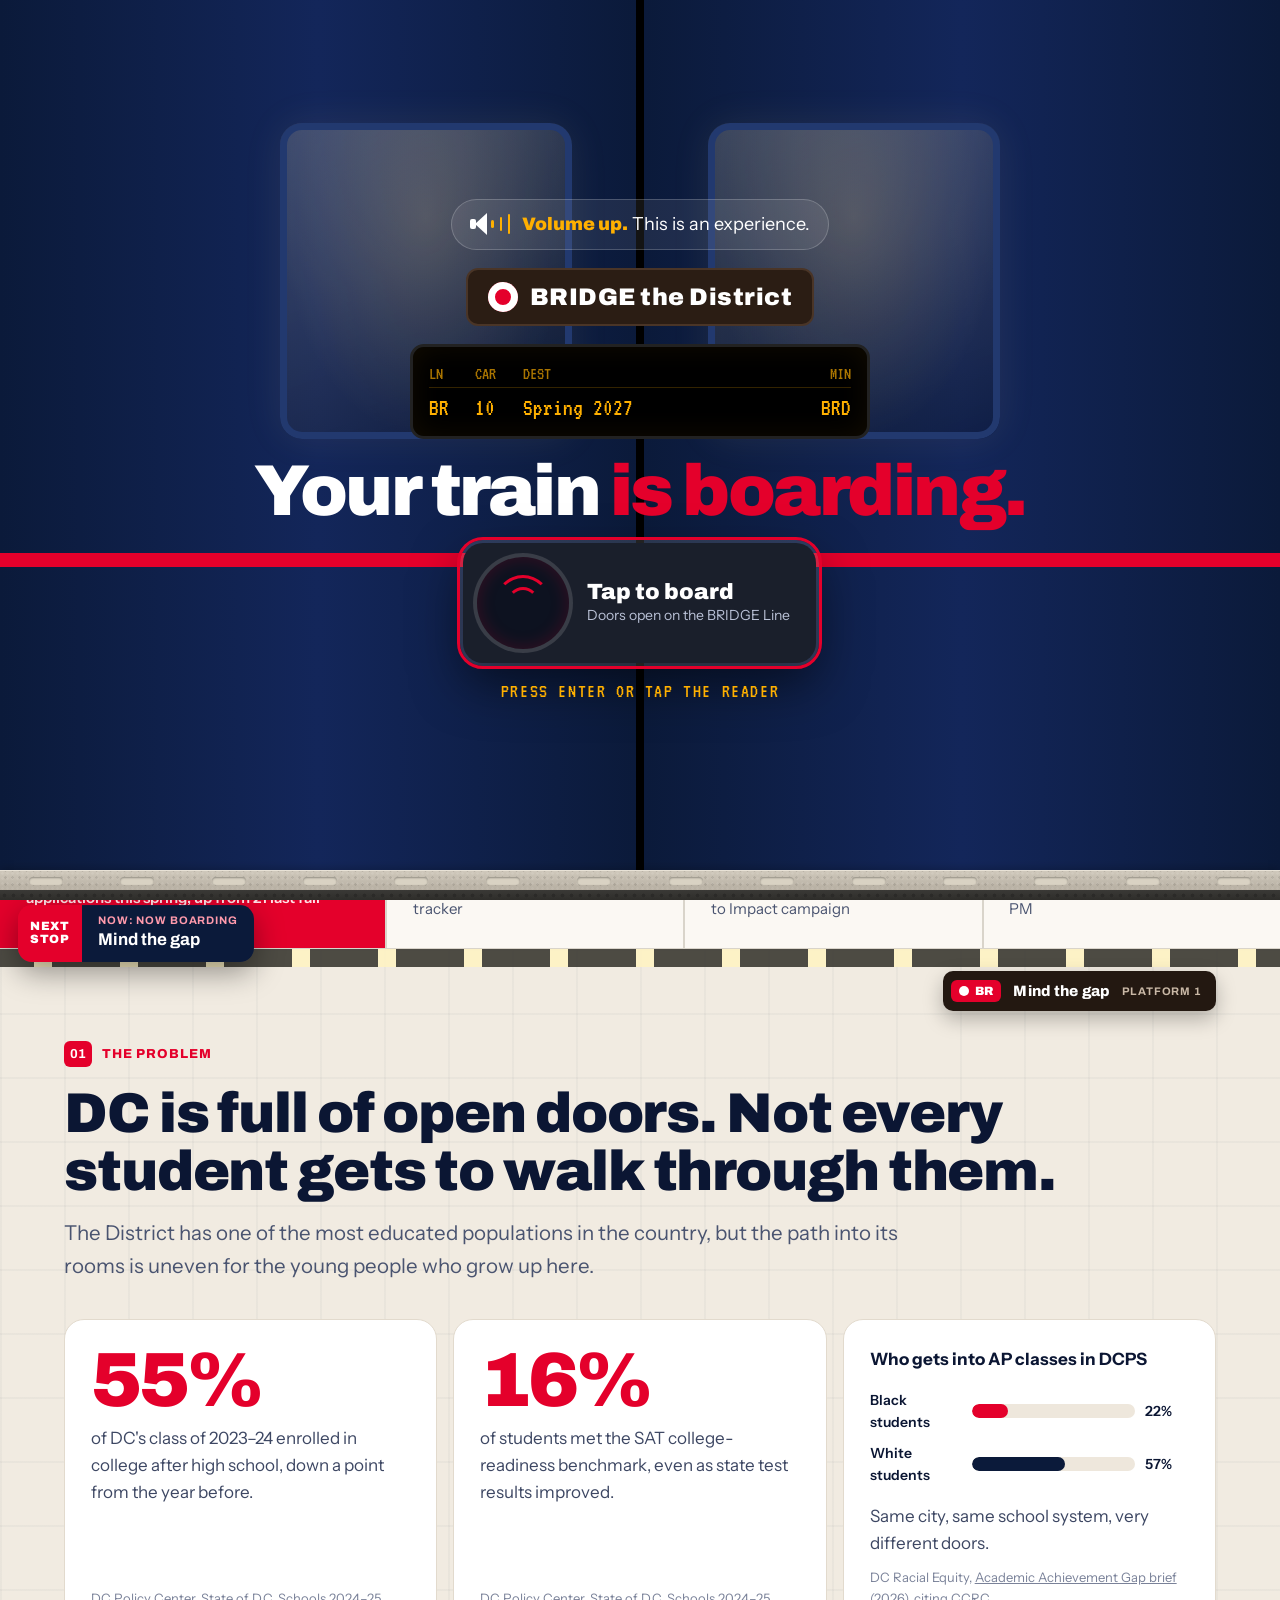
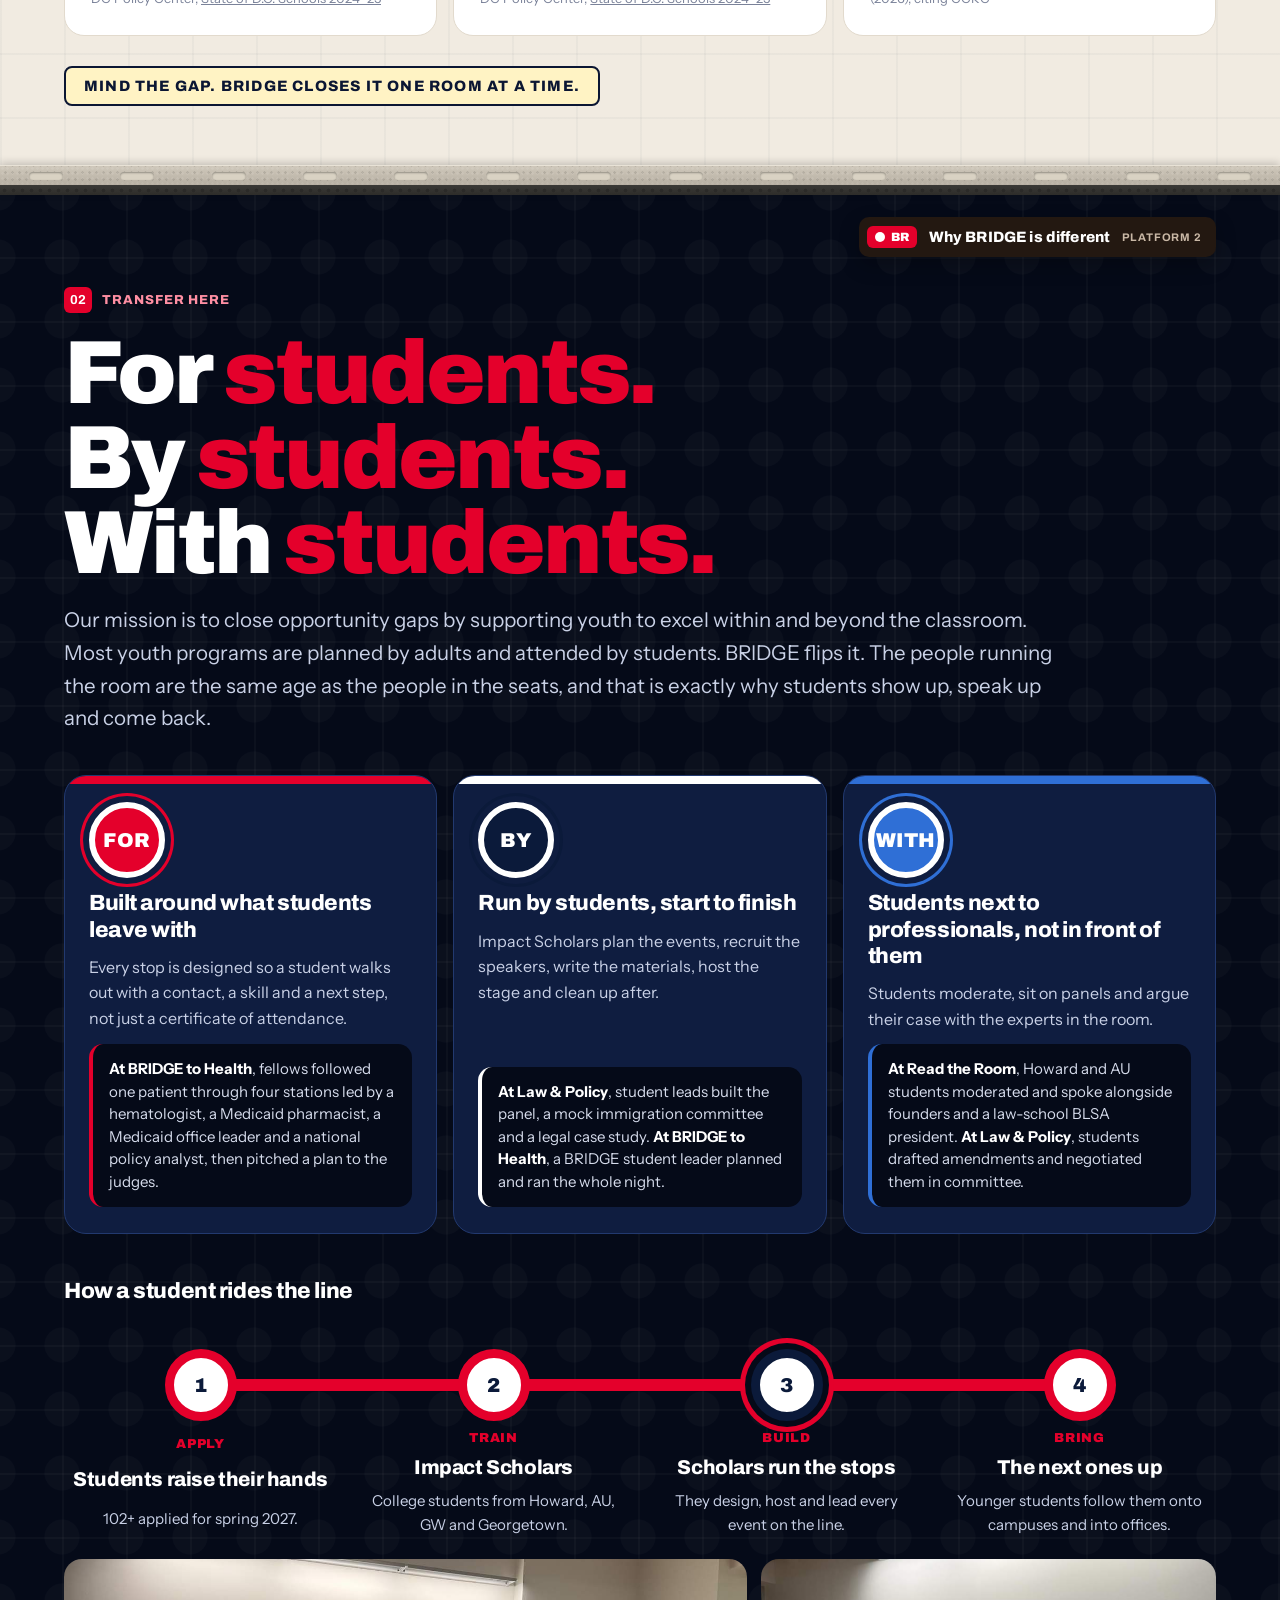
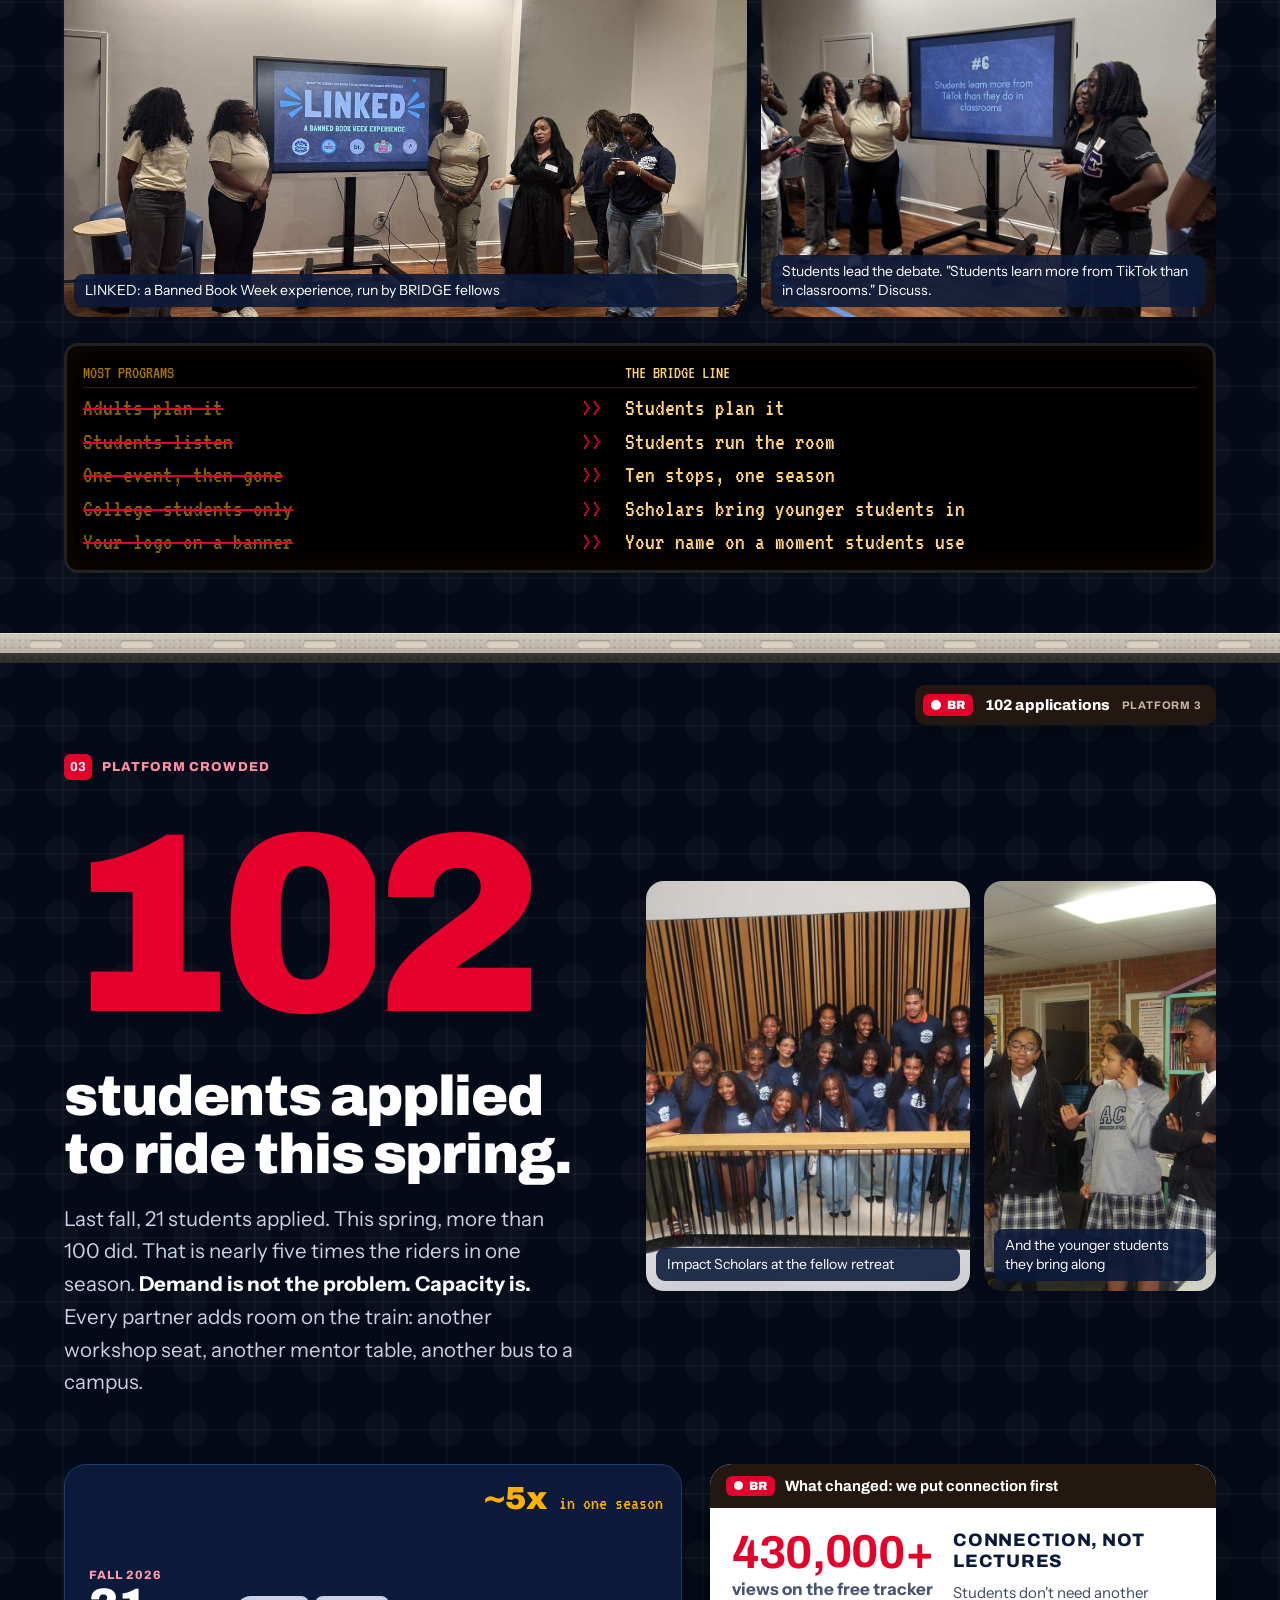
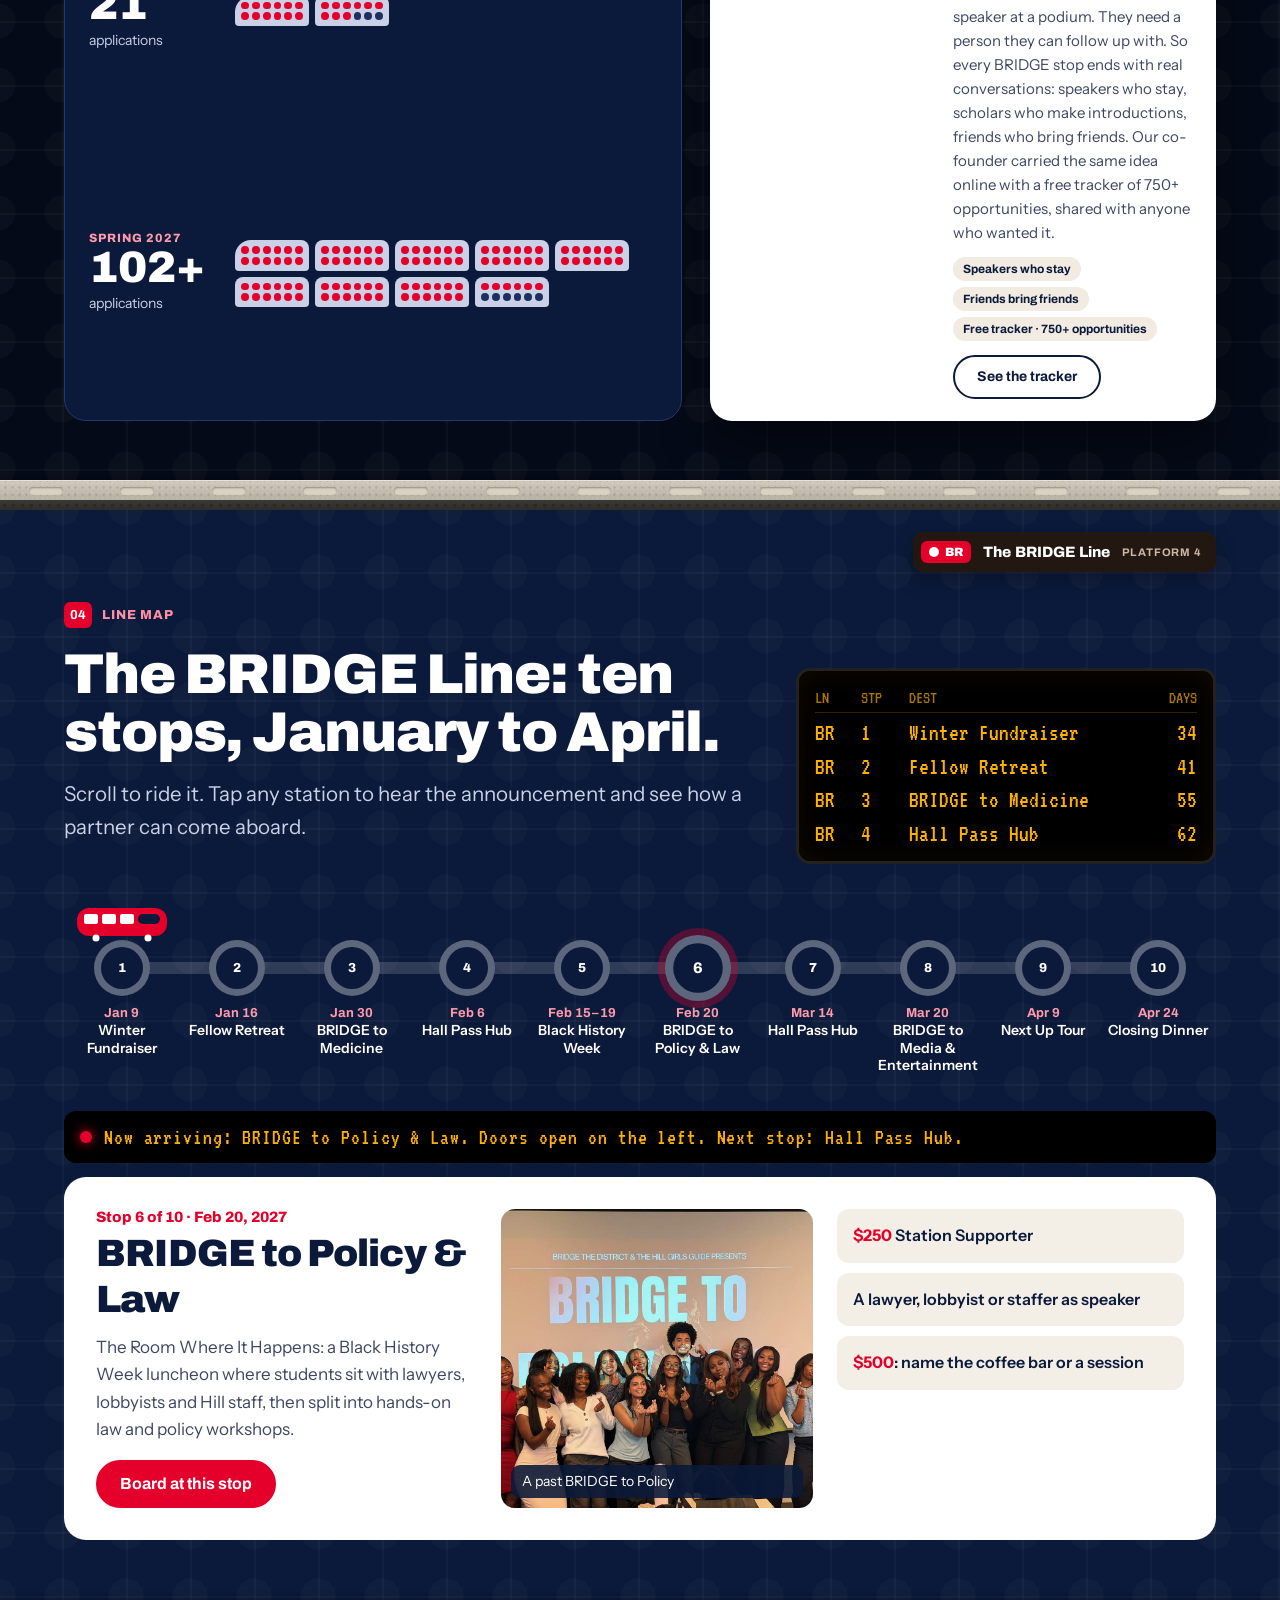
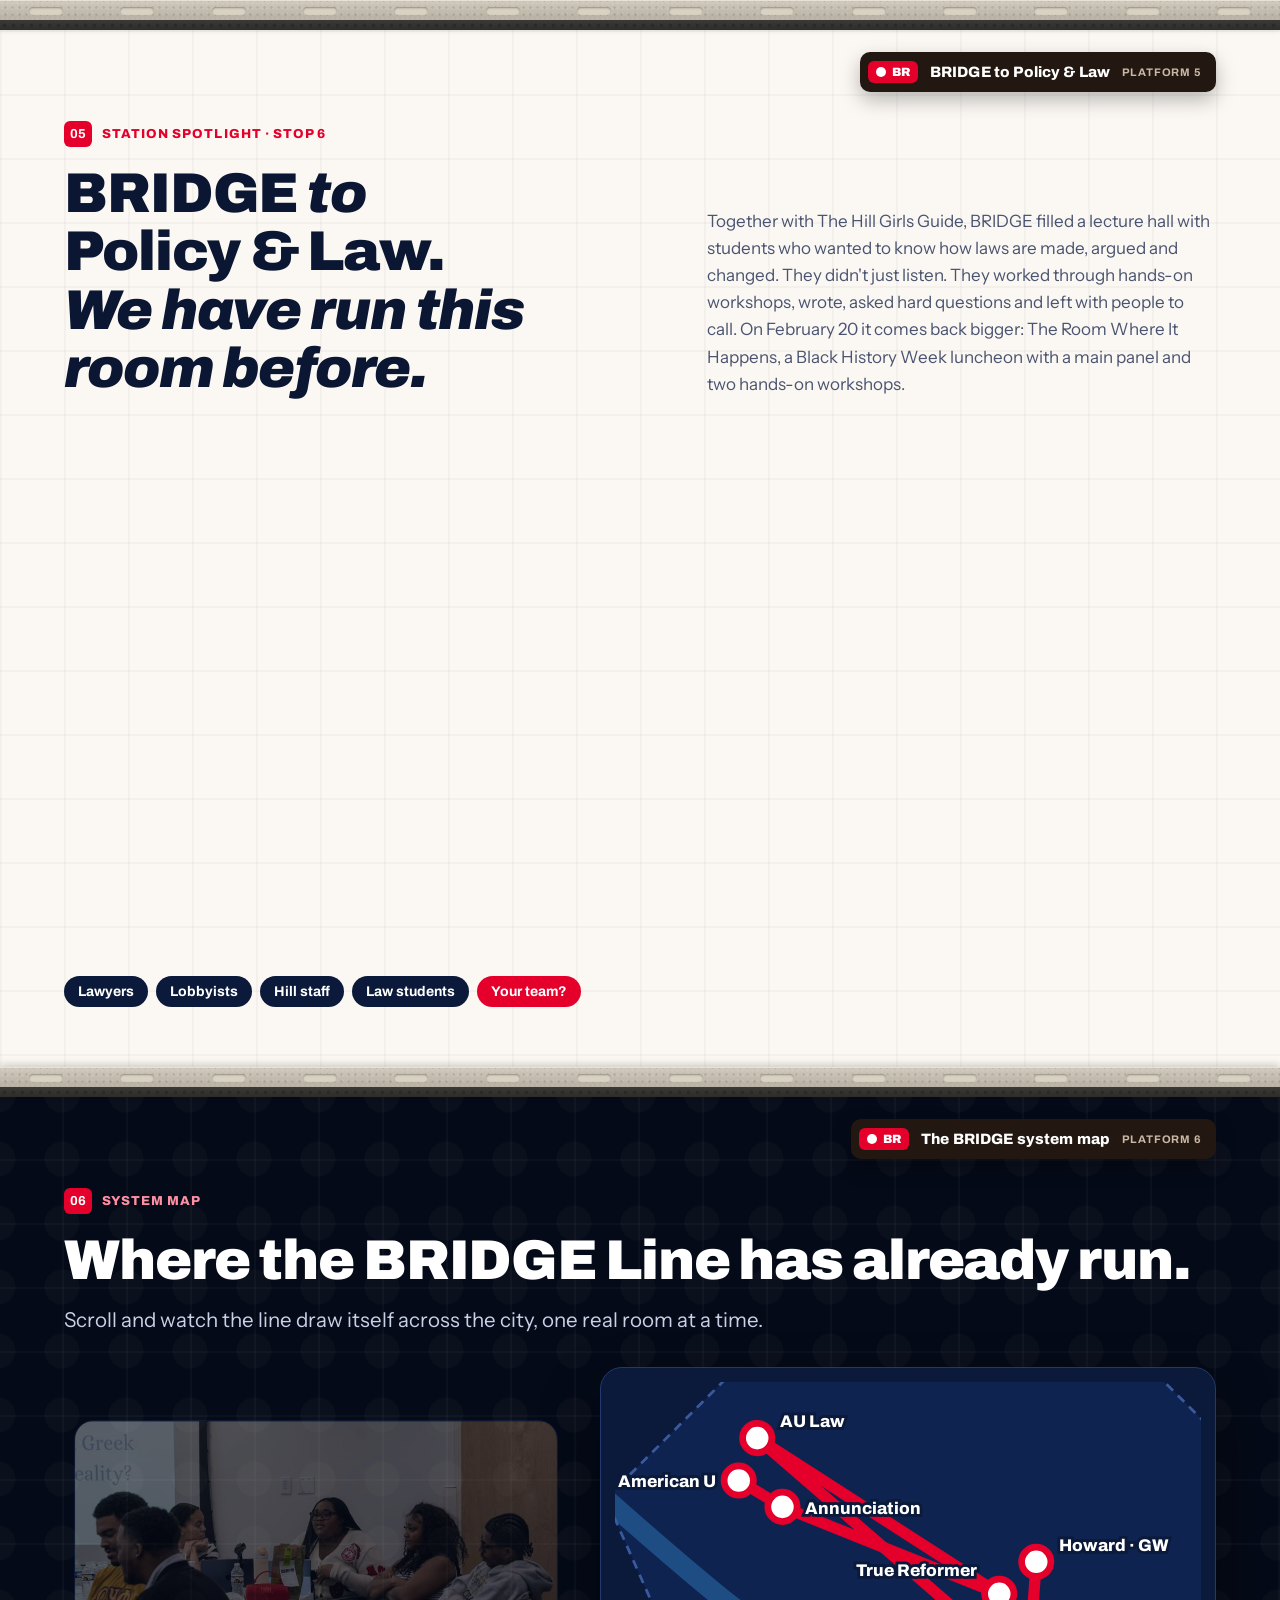
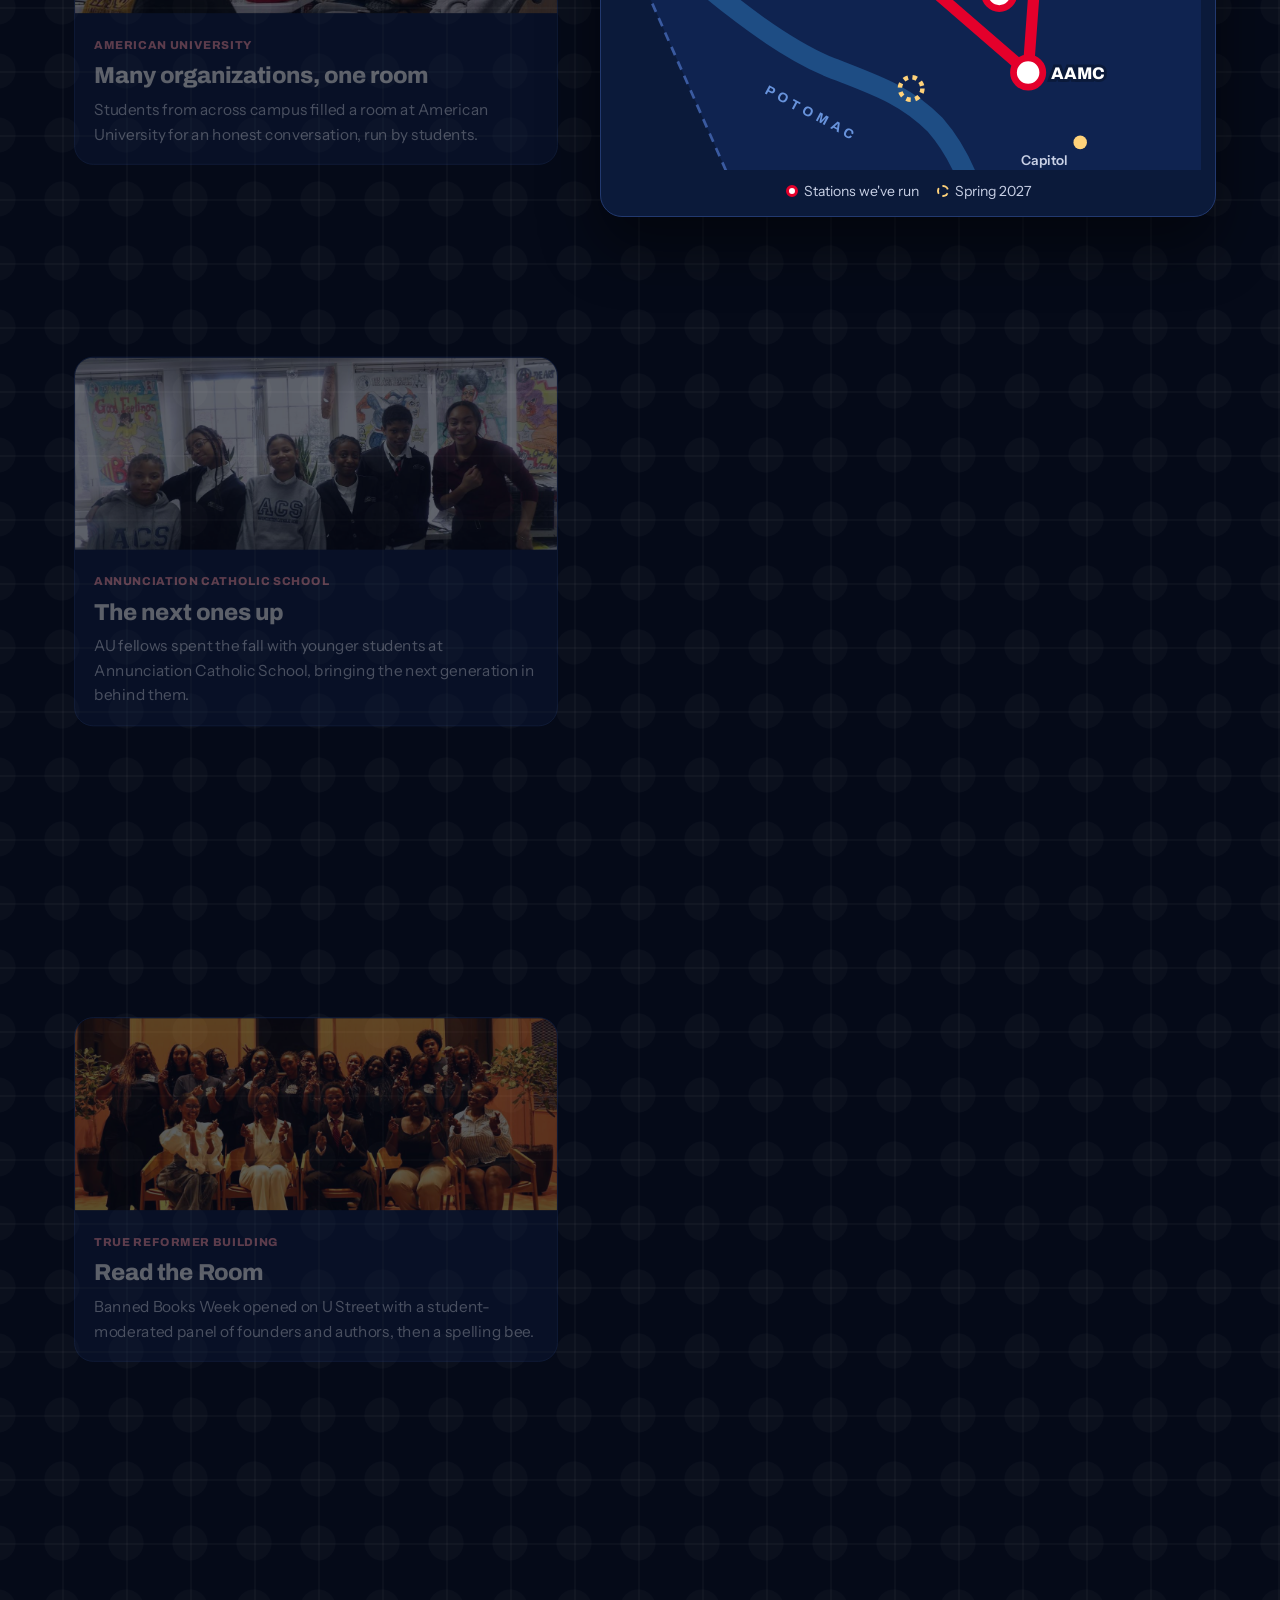
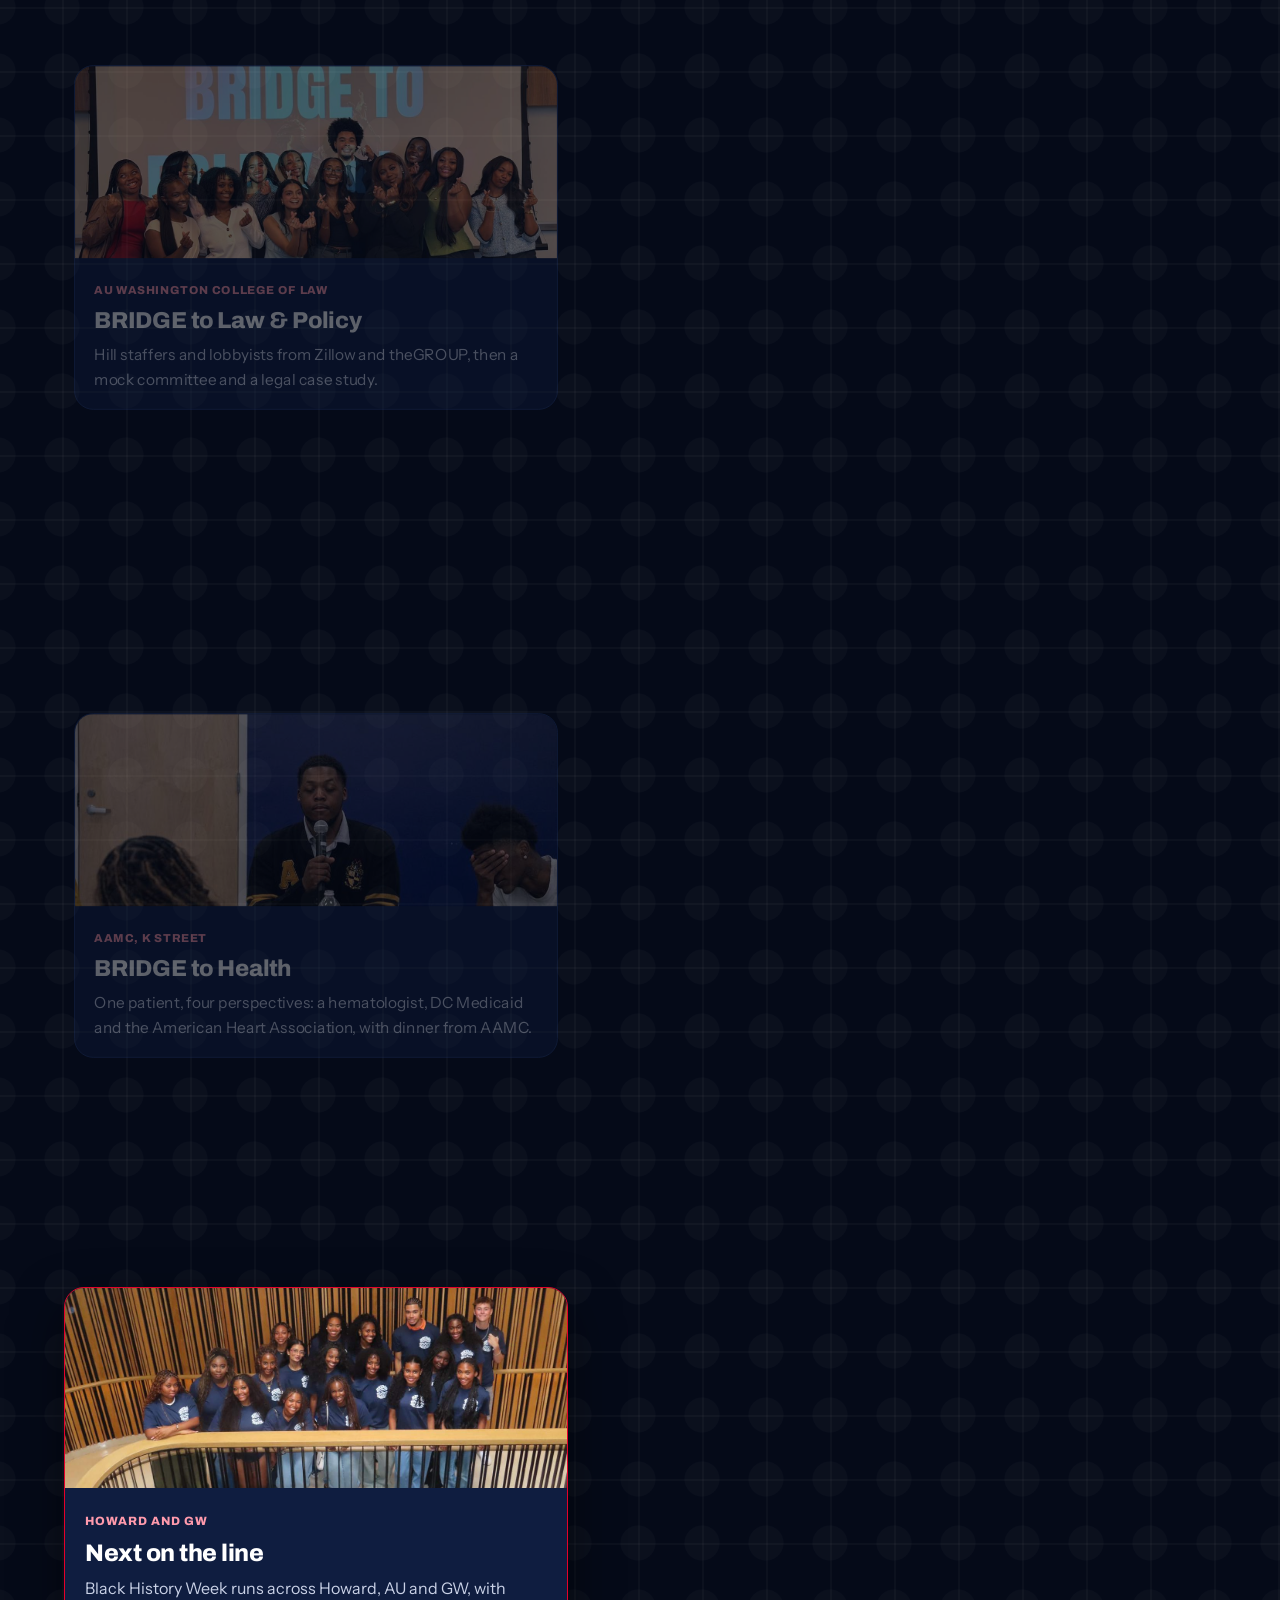
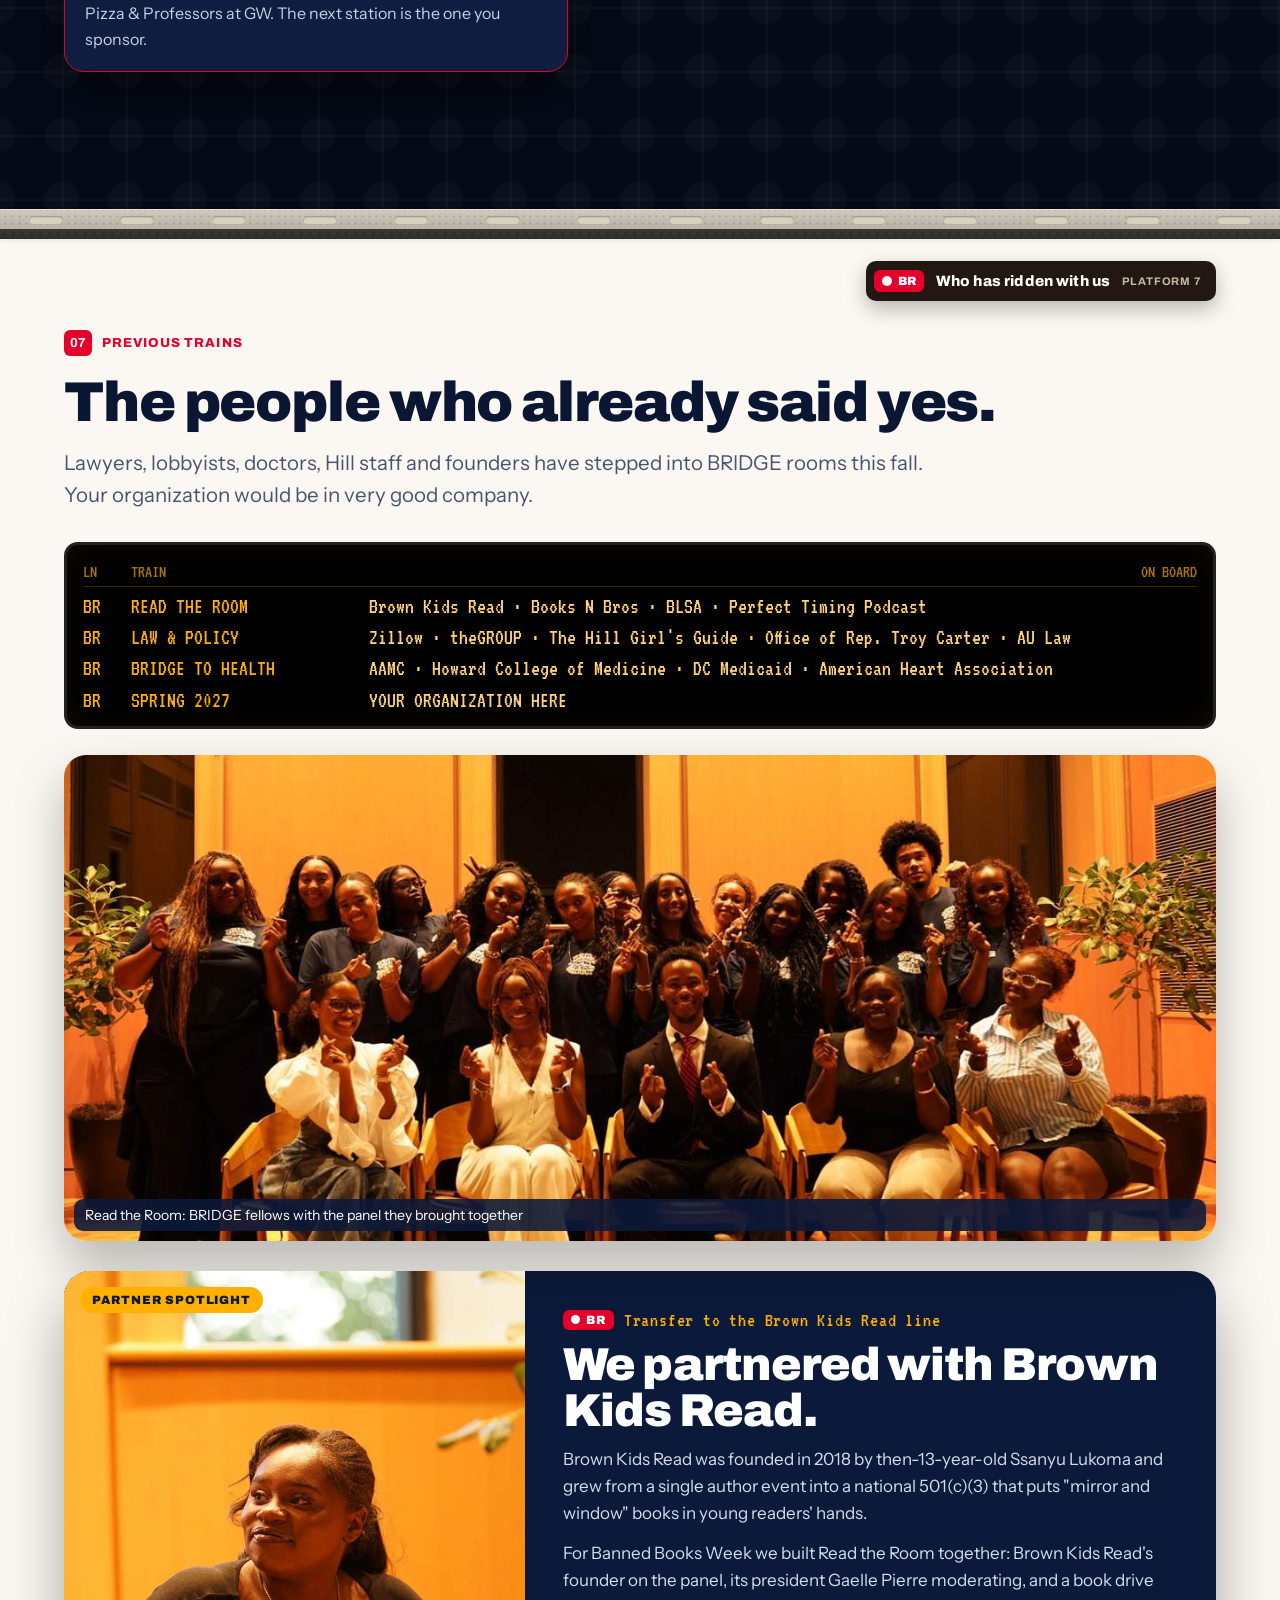
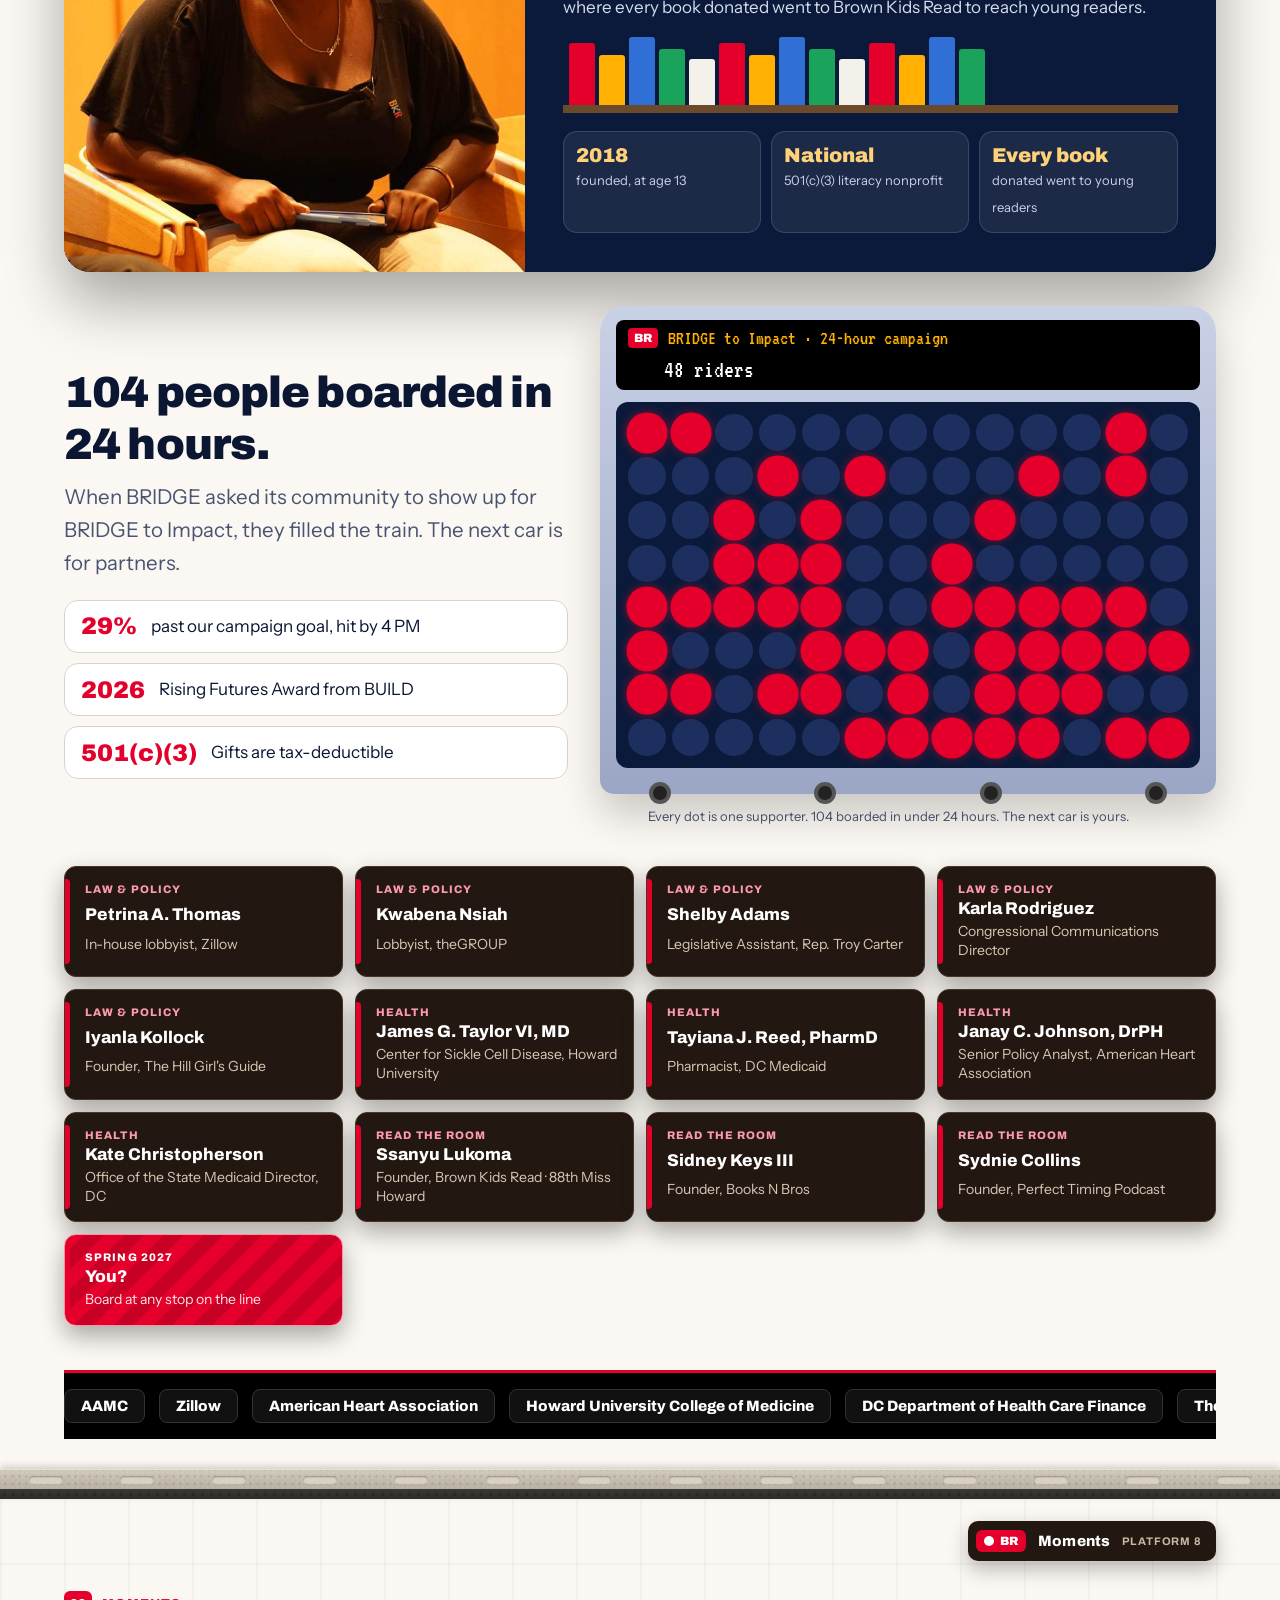
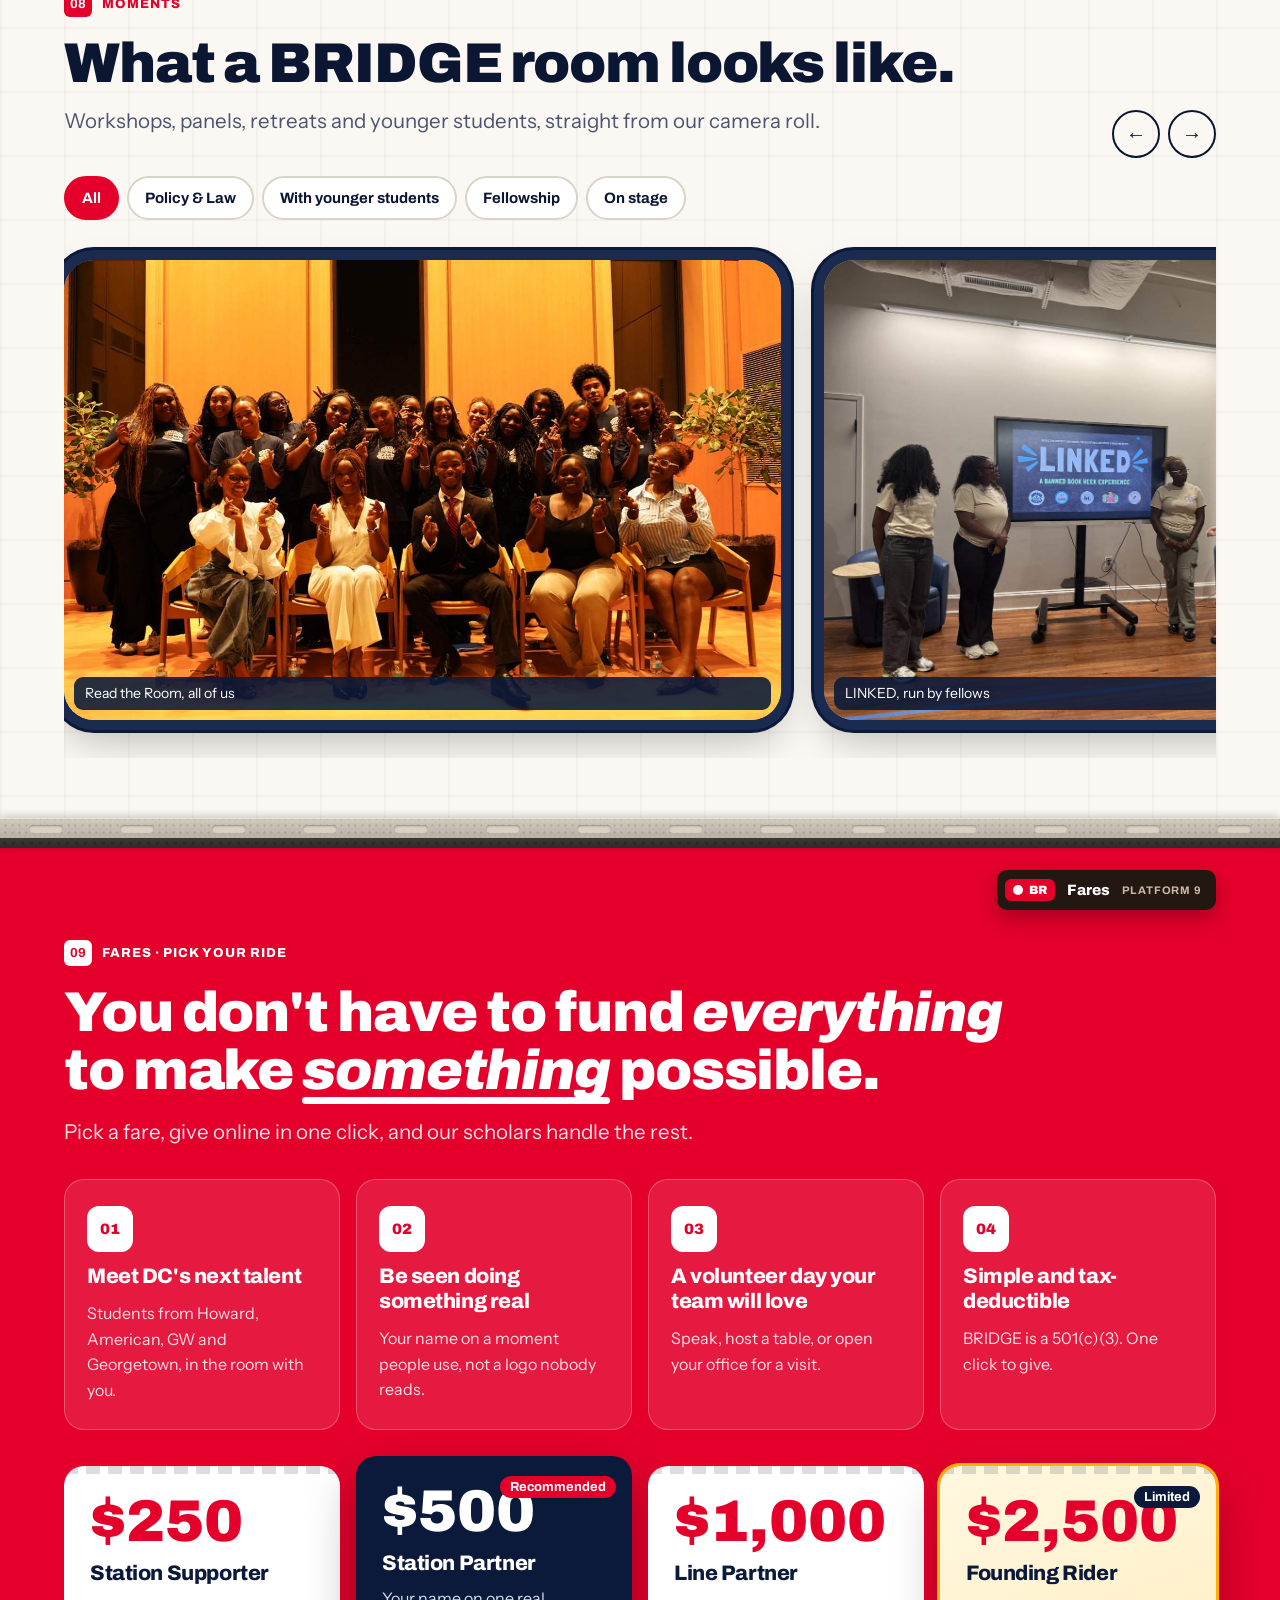
==== index.html @ 6b5aa9ee "Add files via upload" ====
<!DOCTYPE html>
<html lang="en">
<head>
<meta charset="utf-8">
<meta name="viewport" content="width=device-width, initial-scale=1">
<title>BRIDGE the District 2027</title>
<link rel="preconnect" href="https://fonts.googleapis.com">
<link rel="preconnect" href="https://fonts.gstatic.com" crossorigin>
<link href="https://fonts.googleapis.com/css2?family=Archivo:ital,wght@0,500;0,700;0,800;0,900;1,800;1,900&family=Instrument+Sans:wght@400;500;600&family=VT323&display=swap" rel="stylesheet">
<style>
/* VOICE: a campaign launch by students, confident and warm, never "please help our little nonprofit".
   IDEA: the 2027 season as a DC Metro line, the BRIDGE Line. The whole page is one ride: station signs, a train
   operator's announcements, an arrival board, and a red line that runs down the page as you scroll.
   PICTURE: real BRIDGE photos from Drive: Policy & Law, the fellow retreat, Read the Room, younger students, AU 2026.
   COLOUR and TYPE: DC flag red on deep navy and paper white; Archivo for signage, Instrument Sans for reading, VT323 for the LED board.
   LAYOUT: full-bleed bands, each one a station; Present mode snaps station by station. */
:root{color-scheme:light dark;
--bg:light-dark(#fbf8f3,#0a1530);--ink:light-dark(#0b1633,#f4f1ea);--muted:light-dark(#4a5470,#b9c1d6);
--navy:#0b1a3a;--red:#e4002b;--amber:#ffb000;--paper:#fbf8f3;--line:light-dark(#d9d4ca,#25345c);--card:light-dark(#ffffff,#111f42)}
*{box-sizing:border-box;min-width:0}
html{overflow-x:clip;scroll-behavior:smooth;scroll-padding-top:100px}
body{margin:0;background:var(--bg);color:var(--ink);font:17px/1.6 "Instrument Sans",system-ui,sans-serif;overflow-x:clip}
h1,h2,h3{font-family:Archivo,system-ui,sans-serif;letter-spacing:-.02em;margin:0}
h2{font-size:clamp(32px,4.6vw,56px);line-height:1.04;font-weight:900;text-wrap:balance}
h3{font-size:21px;font-weight:800;line-height:1.2}
p{margin:0 0 1em;max-width:64ch}
a{color:inherit}
.band{position:relative;padding:clamp(52px,7vw,108px) max(5vw,18px)}
.wrap{max-width:1240px;margin:0 auto}
.lede{font-size:clamp(18px,1.6vw,21px);color:var(--muted)}
.btn{display:inline-flex;align-items:center;gap:10px;min-height:48px;padding:0 22px;border-radius:999px;border:2px solid currentColor;font:700 16px Archivo,sans-serif;text-decoration:none;cursor:pointer;background:none;color:inherit}
.btn.solid{background:var(--red);border-color:var(--red);color:#fff}
.btn:focus-visible,button:focus-visible,a:focus-visible{outline:3px solid var(--red);outline-offset:3px}

/* station label on every band */
.sta{display:inline-flex;align-items:center;gap:10px;margin-bottom:18px;font:800 13px Archivo,sans-serif;letter-spacing:.08em;text-transform:uppercase;color:var(--red)}
.sta i{width:18px;height:18px;border-radius:50%;background:#fff;border:5px solid var(--red);flex:none}
.sta b{display:inline-grid;place-items:center;min-width:26px;height:26px;padding:0 6px;border-radius:6px;background:var(--red);color:#fff;font-size:13px;letter-spacing:0}
.dark .sta{color:#ff8fa3}

/* top bar + operator ticker */
header{position:sticky;top:0;z-index:20}
nav{display:flex;align-items:center;gap:18px;padding:10px max(5vw,18px);background:color-mix(in srgb,var(--navy) 95%,transparent);color:#fff;backdrop-filter:blur(8px)}
.logo{display:flex;align-items:center;gap:10px;font:900 18px Archivo,sans-serif;text-decoration:none}
.dot{flex:none;width:22px;height:22px;border-radius:50%;background:var(--red);box-shadow:inset 0 0 0 5px #fff}
.links{display:flex;gap:4px;margin-left:auto;overflow-x:auto;scrollbar-width:none}
.links a{flex:none;padding:10px 12px;border-radius:8px;text-decoration:none;font-weight:600;font-size:15px;opacity:.85}
.links a:hover{opacity:1;background:#ffffff1a}
#present{flex:none;min-height:40px;padding:0 16px;font-size:14px;color:#fff;border-color:#ffffff66}
.ticker{display:flex;align-items:center;background:#050a18;color:var(--amber);border-bottom:3px solid var(--red);height:36px;overflow:hidden}
.ticker .lbl{flex:none;display:flex;align-items:center;gap:8px;height:100%;padding:0 14px;background:var(--red);color:#fff;font:800 12px Archivo,sans-serif;letter-spacing:.08em;text-transform:uppercase;border:0;cursor:pointer}
.ticker .run{flex:1;overflow:hidden;white-space:nowrap;mask-image:linear-gradient(90deg,transparent,#000 4%,#000 96%,transparent)}
.ticker .run span{display:inline-block;padding-left:100%;font:22px/36px VT323,monospace;letter-spacing:.06em;animation:marquee 60s linear infinite}
.ticker:hover .run span{animation-play-state:paused}
@keyframes marquee{to{transform:translateX(-100%)}}

/* page-long red line (wide screens) */
.rail{position:fixed;left:22px;top:110px;bottom:24px;width:8px;border-radius:8px;background:#9aa6c433;z-index:15;pointer-events:none;display:none}
.rail .f{position:absolute;inset:0 0 auto 0;height:calc(var(--sp,0)*100%);background:var(--red);border-radius:8px}
.rail .t{position:absolute;left:50%;top:calc(var(--sp,0)*(100% - 34px));width:22px;height:34px;margin:0 0 0 -11px;border-radius:9px 9px 6px 6px;background:var(--red);box-shadow:0 0 0 3px #fff,0 6px 16px #0005}
.rail .t:before{content:"";position:absolute;left:4px;right:4px;top:5px;height:9px;border-radius:3px;background:#fff}
@media(min-width:1180px){.rail{display:block}}

/* next stop sign */
.nextsign{position:fixed;left:18px;bottom:18px;z-index:25;display:flex;align-items:stretch;border-radius:14px;overflow:hidden;box-shadow:0 10px 30px #0006;font-family:Archivo,sans-serif;max-width:calc(100vw - 110px);transform:translateY(140%);transition:transform .5s cubic-bezier(.2,.7,.2,1)}
.nextsign.show{transform:none}
.nextsign .k{display:grid;place-items:center;padding:0 12px;background:var(--red);color:#fff;font:900 12px Archivo,sans-serif;letter-spacing:.06em;text-transform:uppercase;text-align:center;line-height:1.1}
.nextsign .v{padding:9px 16px;background:var(--navy);color:#fff}
.nextsign small{display:block;font:700 11px Archivo,sans-serif;letter-spacing:.08em;text-transform:uppercase;color:#ff9aac}
.nextsign strong{display:block;font-size:17px;white-space:nowrap;overflow:hidden;text-overflow:ellipsis}
.nextsign.flip strong{animation:flip .45s}
@keyframes flip{from{opacity:0;transform:translateY(10px)}}

/* hero */
.hero{background:var(--navy);color:#fff;overflow:hidden;padding-bottom:0}
.hero-grid{display:grid;grid-template-columns:minmax(0,1.05fr) minmax(0,1fr);gap:clamp(24px,4vw,56px);align-items:end}
.hero h1{font-size:clamp(46px,7.4vw,104px);font-weight:900;line-height:.95;letter-spacing:-.035em}
.hero h1 span{display:block;opacity:0;transform:translateY(24px);animation:rise .8s cubic-bezier(.2,.7,.2,1) forwards}
.hero h1 span:nth-child(2){animation-delay:.15s}.hero h1 span:nth-child(3){animation-delay:.3s;color:var(--red);font-size:.62em;margin-top:.25em;letter-spacing:-.025em}
.hero .lede{color:#d6dcec;margin:24px 0 28px}
.cta{display:flex;flex-wrap:wrap;gap:12px;padding-bottom:clamp(40px,6vw,88px)}
.photo-stack{position:relative;height:clamp(340px,44vw,580px)}
.photo-stack img{position:absolute;object-fit:cover;border-radius:18px;box-shadow:0 24px 60px #0008}
.ph1{inset:0 0 20% 10%;width:90%;height:80%;animation:drift 18s ease-in-out infinite alternate}
.ph2{width:40%;height:44%;left:0;bottom:6%;border:6px solid var(--navy);transform:rotate(-3deg)}
.ph3{width:30%;height:40%;right:-2%;bottom:2%;object-position:58% 40%;border:6px solid var(--navy);transform:rotate(3deg)}
.metro{position:absolute;left:0;right:0;bottom:0;height:90px;pointer-events:none}
.metro path{fill:none;stroke:var(--red);stroke-width:14;stroke-linecap:round;stroke-dasharray:1700;stroke-dashoffset:1700;animation:draw 2.4s .5s cubic-bezier(.6,.1,.2,1) forwards}
.metro circle{fill:#fff;stroke:var(--red);stroke-width:6;opacity:0;animation:pop .4s forwards}
@keyframes rise{to{opacity:1;transform:none}}
@keyframes draw{to{stroke-dashoffset:0}}
@keyframes pop{to{opacity:1}}
@keyframes drift{to{transform:scale(1.06) translate(-1.5%,1%)}}

/* stats strip */
.stats{display:grid;grid-template-columns:1.3fr repeat(3,minmax(0,1fr));gap:2px;background:var(--line);border-block:1px solid var(--line)}
.stat{background:var(--bg);padding:26px max(2vw,14px)}
.stat b{display:block;font:900 clamp(34px,4.4vw,56px)/1 Archivo,sans-serif;color:var(--red);white-space:nowrap}
.stat span{font-size:15px;color:var(--muted)}
.stat.big{background:var(--red);color:#fff}.stat.big b{color:#fff;font-size:clamp(44px,5.6vw,76px)}.stat.big span{color:#ffe1e6;font-weight:600}

/* why */
.split{display:grid;grid-template-columns:minmax(0,.9fr) minmax(0,1.1fr);gap:clamp(28px,5vw,72px);align-items:start}
.pillars{display:grid;gap:14px}
.pillar{display:grid;grid-template-columns:64px minmax(0,1fr);gap:16px;padding:20px;border-radius:16px;background:var(--card);border:1px solid var(--line)}
.pillar i{width:64px;height:64px;border-radius:50%;display:grid;place-items:center;font:900 22px Archivo,sans-serif;font-style:normal;color:#fff}
.pillar p{margin:6px 0 0;color:var(--muted);font-size:16px}
.belief{margin-top:28px;font:800 clamp(22px,2.4vw,30px)/1.2 Archivo,sans-serif;text-wrap:balance}
.belief em{font-style:normal;color:var(--red)}

/* demand */
.demand{background:#050a18;color:#fff;overflow:hidden}
.demand-grid{display:grid;grid-template-columns:minmax(0,1fr) minmax(0,1.1fr);gap:clamp(28px,5vw,64px);align-items:center}
.huge{font:900 clamp(120px,20vw,260px)/.82 Archivo,sans-serif;letter-spacing:-.06em;color:var(--red)}
.demand p{color:#c9d1e6}
.demand strong{color:#fff}
.duo{display:grid;grid-template-columns:minmax(0,1.4fr) minmax(0,1fr);gap:14px}
.duo figure{margin:0;position:relative;border-radius:18px;overflow:hidden}
.duo img{display:block;width:100%;height:clamp(260px,32vw,420px);object-fit:cover}
.cap{position:absolute;left:10px;bottom:10px;right:10px;padding:7px 11px;border-radius:9px;background:#0b1a3ae0;color:#fff;font-size:14px;line-height:1.35}

/* the line */
.season{background:var(--navy);color:#fff}
.season .lede{color:#c9d1e6}
.season-head{display:grid;grid-template-columns:minmax(0,1fr) minmax(0,420px);gap:32px;align-items:end}
.pids{background:#000;border-radius:14px;padding:14px 16px 10px;border:3px solid #222;box-shadow:inset 0 0 30px #ffb00012;font:24px/1.15 VT323,monospace;color:var(--amber)}
.pids .row{display:grid;grid-template-columns:38px 40px minmax(0,1fr) 62px;gap:8px;padding:3px 0}
.pids .row.h{color:#ffb000aa;font-size:18px;border-bottom:1px solid #ffb00033;margin-bottom:4px}
.pids .row span:last-child{text-align:right}
.pids .dest{white-space:nowrap;overflow:hidden;text-overflow:ellipsis}
.pids .blink{animation:blink 1.2s steps(2) infinite}
@keyframes blink{50%{opacity:.2}}
.track{position:relative;margin:76px 0 8px;display:grid;grid-template-columns:repeat(10,minmax(0,1fr))}
.track:before,.track .fill{content:"";position:absolute;left:5%;right:5%;top:22px;height:12px;border-radius:12px;background:#ffffff26}
.track .fill{background:var(--red);right:auto;width:calc(var(--p,0)*90%);transition:width .2s linear}
.train{position:absolute;top:-34px;left:calc(5% + var(--p,0)*90%);transform:translateX(-50%);transition:left .2s linear;pointer-events:none}
.train svg{display:block;width:92px;height:36px}
.stop{position:relative;display:flex;flex-direction:column;align-items:center;gap:10px;background:none;border:0;color:#fff;cursor:pointer;padding:0 4px 8px;font:inherit;text-align:center;min-height:44px}
.stop .ring{width:56px;height:56px;border-radius:50%;background:var(--navy);border:7px solid #ffffff55;display:grid;place-items:center;font:800 13px Archivo,sans-serif;transition:border-color .3s,transform .3s}
.stop.on .ring{border-color:var(--red);background:#fff;color:var(--navy)}
.stop[aria-pressed=true] .ring{transform:scale(1.18);box-shadow:0 0 0 6px #e4002b55}
.stop .txt{display:flex;flex-direction:column;gap:2px}
.stop small{font:700 13px Archivo,sans-serif;color:#ff9aac;white-space:nowrap}
.stop span{font-size:14px;line-height:1.25;font-weight:600}
.announce{display:flex;align-items:center;gap:12px;margin-top:28px;padding:12px 16px;border-radius:12px;background:#000;color:var(--amber);font:22px/1.2 VT323,monospace;letter-spacing:.04em;min-height:52px}
.announce i{flex:none;width:12px;height:12px;border-radius:50%;background:var(--red);box-shadow:0 0 12px var(--red);animation:blink 1.2s steps(2) infinite}
.detail{display:grid;grid-template-columns:minmax(0,1.1fr) minmax(0,.9fr) minmax(0,1fr);gap:24px;margin-top:14px;padding:clamp(22px,3vw,32px);border-radius:22px;background:#fff;color:var(--navy);min-height:300px}
.detail .when{font:800 15px Archivo,sans-serif;color:var(--red)}
.detail h3{font-size:clamp(26px,3vw,38px);font-weight:900;margin:6px 0 12px}
.detail p{color:#3d4763}
.detail figure{margin:0;position:relative;border-radius:14px;overflow:hidden;min-height:220px}
.detail figure img{position:absolute;inset:0;width:100%;height:100%;object-fit:cover}
.detail.swap>*{animation:doors .5s cubic-bezier(.2,.7,.2,1)}
@keyframes doors{from{opacity:0;transform:translateY(12px)}}
.asks{list-style:none;margin:0;padding:0;display:grid;gap:10px;align-content:start}
.asks li{padding:14px 16px;border-radius:12px;background:#f3eee6;font-weight:600;font-size:16px}
.asks li b{color:var(--red)}

/* spotlight */
.spot{background:var(--paper);color:#0b1633}
.spot-grid{display:grid;grid-template-columns:minmax(0,1.5fr) repeat(2,minmax(0,1fr));grid-template-rows:repeat(2,clamp(180px,20vw,270px));gap:12px;margin-top:34px}
.spot-grid figure{margin:0;position:relative;border-radius:16px;overflow:hidden}
.spot-grid img{width:100%;height:100%;object-fit:cover;display:block;transition:transform .8s}
.spot-grid figure:hover img{transform:scale(1.04)}
.spot-grid .a{grid-row:span 2}
.spot-head{display:grid;grid-template-columns:minmax(0,1.2fr) minmax(0,1fr);gap:32px;align-items:end}
.spot-head p{color:#4a5470;margin:0}
.chips{display:flex;flex-wrap:wrap;gap:8px;margin-top:20px}
.chips span{padding:8px 14px;border-radius:999px;background:#0b1a3a;color:#fff;font:700 14px Archivo,sans-serif}

/* moments */
.gallery{display:flex;gap:16px;overflow-x:auto;scroll-snap-type:x mandatory;padding:8px 0 18px;scrollbar-width:thin}
.gallery figure{flex:0 0 auto;margin:0;scroll-snap-align:start;position:relative}
.gallery figure[hidden]{display:none}
.gallery img{display:block;height:clamp(300px,40vw,460px);width:auto;max-width:86vw;border-radius:16px;object-fit:cover}
.gal-head{display:flex;flex-wrap:wrap;justify-content:space-between;align-items:end;gap:16px;margin-bottom:18px}
.arrows{display:flex;gap:8px}
.arrows button{width:48px;height:48px;border-radius:50%;border:2px solid var(--ink);background:none;color:var(--ink);font-size:20px;cursor:pointer}
.filters{display:flex;flex-wrap:wrap;gap:8px;margin-bottom:18px}
.filters button{min-height:44px;padding:0 16px;border-radius:999px;border:2px solid var(--line);background:var(--card);color:var(--ink);font:700 15px Archivo,sans-serif;cursor:pointer}
.filters button[aria-pressed=true]{background:var(--red);border-color:var(--red);color:#fff}

/* partner menu */
.partner{background:var(--red);color:#fff}
.partner .lede{color:#ffe1e6}
.partner .sta{color:#fff}.partner~* .x{}.partner .sta i{border-color:#fff;background:var(--red)}.partner .sta b{background:#fff;color:var(--red)}
.fares{display:grid;grid-template-columns:repeat(3,minmax(0,1fr));gap:16px;margin-top:36px;align-items:stretch}
.fare{position:relative;display:flex;flex-direction:column;gap:10px;padding:26px;border-radius:20px;background:#fff;color:var(--navy);overflow:hidden}
.fare:after{content:"";position:absolute;left:0;right:0;top:0;height:8px;background:repeating-linear-gradient(90deg,var(--navy) 0 14px,transparent 14px 22px);opacity:.15}
.fare .card{font:800 12px Archivo,sans-serif;letter-spacing:.1em;text-transform:uppercase;color:#8a93ab}
.fare .price{font:900 clamp(44px,4.6vw,64px)/1 Archivo,sans-serif;color:var(--red);white-space:nowrap}
.fare p{margin:0;color:#3d4763;font-size:16px}
.fare ul{margin:4px 0 8px;padding-left:20px;font-size:15px;color:#3d4763;display:grid;gap:4px}
.fare .btn{margin-top:auto;align-self:flex-start}
.fare.hot{background:var(--navy);color:#fff;transform:translateY(-10px);box-shadow:0 24px 50px #0005}
.fare.hot p,.fare.hot ul{color:#d6dcec}.fare.hot .price{color:#fff}.fare.hot .card{color:#ff9aac}
.tag{position:absolute;right:16px;top:20px;padding:4px 10px;border-radius:999px;background:var(--red);color:#fff;font:700 13px Archivo,sans-serif}
.alts{display:grid;grid-template-columns:repeat(3,minmax(0,1fr));gap:16px;margin-top:16px}
.alt{padding:20px 22px;border-radius:16px;border:2px solid #ffffff66}
.alt h3{font-size:18px}.alt p{margin:6px 0 0;font-size:15px;color:#ffe1e6}

/* proof */
.proof-grid{display:grid;grid-template-columns:minmax(0,1fr) minmax(0,1fr);gap:clamp(24px,4vw,56px);align-items:center}
.proof-photo{border-radius:20px;overflow:hidden;aspect-ratio:4/3}
.proof-photo img{width:100%;height:100%;object-fit:cover}
.facts{display:grid;grid-template-columns:max-content minmax(0,1fr);gap:2px 0;background:var(--line);border-radius:16px;overflow:hidden;margin-top:20px}
.facts div{grid-column:1/-1;display:grid;grid-template-columns:subgrid;align-items:center;background:var(--card)}
.facts b{padding:16px 18px;font:900 clamp(22px,2.4vw,30px)/1 Archivo,sans-serif;color:var(--red);white-space:nowrap}
.facts span{padding:14px 18px 14px 4px;font-size:16px}
.unis{display:flex;height:16px;border-radius:8px;overflow:hidden;margin:10px 0 6px}
.unis i{display:block}
.unis-key{display:flex;flex-wrap:wrap;gap:6px 16px;font-size:14px;color:var(--muted)}
.unis-key em{display:inline-block;width:10px;height:10px;border-radius:50%;margin-right:6px;font-style:normal}

/* ask */
.ask{background:var(--navy);color:#fff;text-align:center;overflow:hidden}
.ask h2{font-size:clamp(48px,8vw,112px);line-height:.92;letter-spacing:-.035em}
.ask h2 em{font-style:normal;color:var(--red)}
.ask p{margin:24px auto;color:#d6dcec}
.contact{display:inline-flex;flex-wrap:wrap;justify-content:center;gap:12px;margin-top:8px}
.who{margin-top:34px;font-size:16px;color:#c9d1e6}
.note{font-size:13px;color:var(--muted);margin-top:14px}
.endline{display:flex;justify-content:center;align-items:center;gap:0;margin:0 auto 26px;max-width:520px}
.endline i{flex:1;height:10px;background:var(--red)}
.endline b{width:34px;height:34px;border-radius:50%;background:#fff;border:8px solid var(--red);flex:none}
footer{padding:22px max(5vw,18px) 90px;background:#060e22;color:#9aa6c4;font-size:14px;display:flex;flex-wrap:wrap;gap:8px 24px;justify-content:space-between}


/* present mode */
body.present{scroll-snap-type:y mandatory}
body.present main>section{min-height:calc(100vh - 100px);scroll-snap-align:start;display:flex;flex-direction:column;justify-content:center}
.pager{position:fixed;right:18px;bottom:18px;z-index:30;display:none;gap:8px}
body.present .pager{display:flex}
.pager button{width:48px;height:48px;border-radius:50%;border:0;background:var(--red);color:#fff;font-size:20px;cursor:pointer;box-shadow:0 6px 20px #0006}


/* ===== motion: the ride ===== */
.bell{width:10px;height:10px;border-radius:50%;background:#fff;box-shadow:0 0 0 3px #ffffff55}
/* arriving: content pulls in from the right like a train into the platform */
.anim .rv{opacity:0;transform:translateX(90px);filter:blur(10px)}
.anim .rv.in{opacity:1;transform:none;filter:none;transition:opacity .8s var(--d,0s),transform 1s cubic-bezier(.16,.8,.2,1) var(--d,0s),filter .8s var(--d,0s)}
.anim .fare.hot.rv.in{transform:translateY(-10px)}
/* platform edge: a red bar races across the top of each band as it arrives */
.band:after{content:"";position:absolute;left:0;top:0;height:6px;width:100%;background:linear-gradient(90deg,transparent,var(--red) 30%,var(--red) 70%,transparent);transform:translateX(-110%);pointer-events:none}
.anim .band.arrived:after{animation:edge 1.1s cubic-bezier(.6,.1,.2,1)}
@keyframes edge{to{transform:translateX(110%)}}
/* doors on first load */
.doors{position:fixed;inset:0;z-index:60;display:flex;pointer-events:none}
.doors div{flex:1;position:relative;background:linear-gradient(#e4002b,#e4002b) 0 64%/100% 12px no-repeat,#0b1a3a;transition:transform 1.1s cubic-bezier(.7,0,.2,1)}
.doors div:before{content:"";position:absolute;top:18%;height:34%;width:44%;border-radius:18px;background:#16285a;box-shadow:inset 0 0 0 6px #22396f}
.doors .l:before{right:12%}.doors .r:before{left:12%}
.doors .l{border-right:3px solid #050a18}.doors .r{border-left:3px solid #050a18}
.doors .sign{position:absolute;left:50%;top:76%;transform:translate(-50%,-50%);z-index:2;padding:12px 22px;border-radius:10px;background:#000;color:var(--amber);font:clamp(22px,3vw,34px)/1 VT323,monospace;letter-spacing:.08em;white-space:nowrap;transition:opacity .4s}
.doors.open .l{transform:translateX(-101%)}.doors.open .r{transform:translateX(101%)}.doors.open .sign{opacity:0}
/* departing: a full train sweeps across between stations */
.wipe{position:fixed;inset:0;z-index:50;pointer-events:none;overflow:hidden;visibility:hidden}
.wipe.go{visibility:visible}
.wtrain{position:absolute;top:0;bottom:0;left:100vw;width:150vw;border-radius:45vh 0 0 45vh;
 background:
  linear-gradient(#e4002b,#e4002b) 0 66%/100% 9% no-repeat,
  repeating-linear-gradient(90deg,transparent 0 3vw,#5a5a68 3vw 3.4vw,#f3d79a55 3.4vw 11vw,transparent 11vw 13vw) 0 30%/100% 24% no-repeat,
  repeating-linear-gradient(90deg,transparent 0 46vw,#050a18 46vw 47vw) 0 0/100% 100%,
  linear-gradient(#c9d1e6,#c9d1e6) 0 10%/100% 2% no-repeat,
  #0b1a3a;
 box-shadow:-40px 0 80px #0009}
.wtrain:before{content:"";position:absolute;left:5vh;top:40%;width:3vh;height:3vh;border-radius:50%;background:#fff6c8;box-shadow:0 0 40px 12px #fff6c888}
.wtrain .dest{position:absolute;left:14vh;top:44%;padding:10px 18px;border-radius:8px;background:#000;color:var(--amber);font:clamp(20px,2.6vw,32px)/1 VT323,monospace;letter-spacing:.06em;white-space:nowrap}
.wtrain:after{content:"";position:absolute;left:100%;top:20%;bottom:20%;width:60vw;background:repeating-linear-gradient(#ffffff00 0 14px,#ffffff22 14px 16px);mask-image:linear-gradient(90deg,#000,transparent)}
@media(prefers-reduced-motion:reduce){.anim .rv{opacity:1;transform:none;filter:none}.doors,.wipe{display:none}}

/* ===== boarding gate ===== */
body.gated{overflow:hidden}
.anim body.gated .hero h1 span,.anim body.gated .metro path,.anim body.gated .metro circle,.anim body.gated .ph1{animation-play-state:paused}
.gate{position:fixed;inset:0;z-index:70;background:#050a18;overflow:hidden;display:grid;place-items:center;color:#fff}
.vault{position:absolute;left:-20%;right:-20%;top:-10%;height:62%;transform:perspective(500px) rotateX(58deg);transform-origin:50% 0;
 background:radial-gradient(ellipse at 50% 100%,#ffb00022,transparent 60%),
  repeating-linear-gradient(90deg,#9aa6c41f 0 3px,transparent 3px 70px),repeating-linear-gradient(0deg,#9aa6c41f 0 3px,transparent 3px 70px),#0a1530;
 animation:vault 14s linear infinite;mask-image:linear-gradient(#000 40%,transparent)}
@keyframes vault{to{background-position:0 0,0 0,0 140px,0 0}}
.glow{position:absolute;left:50%;top:44%;width:30vmin;height:30vmin;margin:-15vmin;border-radius:50%;background:radial-gradient(#fff6c8,#ffb00055 35%,transparent 70%);filter:blur(10px);animation:glow 2.4s ease-in-out infinite}
@keyframes glow{50%{transform:scale(1.25);opacity:.6}}
.gate .door{position:absolute;top:0;bottom:22px;width:50%;background:linear-gradient(#e4002b,#e4002b) 0 64%/100% 14px no-repeat,linear-gradient(90deg,#0b1a3a,#13265a 50%,#0b1a3a);transition:transform 1.4s cubic-bezier(.7,0,.2,1)}
.gate .door:before{content:"";position:absolute;top:14%;height:36%;width:46%;border-radius:22px;background:linear-gradient(160deg,#fff3d433,#ffe2a01a 45%,#00000033),radial-gradient(ellipse at 50% 30%,#ffd98a30,transparent 70%);box-shadow:inset 0 0 0 7px #22396f,0 0 40px #ffd98a14}
.gate .door.l{left:0;border-right:4px solid #000}.gate .door.l:before{right:10%}
.gate .door.r{right:0;border-left:4px solid #000}.gate .door.r:before{left:10%}
.gate.open .door.l{transform:translateX(-101%)}.gate.open .door.r{transform:translateX(101%)}
.gate.open{background:transparent}
.gate.open .vault,.gate.open .glow{opacity:0;transition:opacity .4s}
.gate-ui{position:relative;z-index:3;display:grid;justify-items:center;gap:18px;text-align:center;padding:24px;transition:opacity .4s,transform .4s}
.gate.going .gate-ui>*:not(.hint){opacity:0;transform:scale(.96);transition:all .4s}.gate.going .hint{animation:blink .9s steps(2) infinite}.gate.open .gate-ui{opacity:0}
.pylon{display:flex;align-items:center;gap:12px;padding:12px 20px;border-radius:12px;background:#2b1d14;border:2px solid #4a3527;font:900 clamp(18px,2.4vw,24px) Archivo,sans-serif;letter-spacing:.02em}
.pylon .dot{width:30px;height:30px;box-shadow:inset 0 0 0 7px #fff}
.gate .pids{min-width:min(460px,86vw);text-align:left}
.gate h2{font-size:clamp(34px,6vw,72px);line-height:.95;letter-spacing:-.035em}
.gate h2 em{font-style:normal;color:var(--red)}
.tap{display:flex;align-items:center;gap:18px;padding:14px 26px 14px 14px;border-radius:20px;border:0;background:#1a1f2b;color:#fff;cursor:pointer;box-shadow:0 0 0 3px #ffffff22,0 20px 50px #0008;font:inherit}
.tap:hover .reader{box-shadow:0 0 0 4px #e4002b66,inset 0 0 18px #e4002b55}
.reader{position:relative;display:grid;place-items:center;width:92px;height:92px;border-radius:50%;background:#0d1220;box-shadow:0 0 0 4px #ffffff22,inset 0 0 18px #e4002b33;animation:pulse 1.6s ease-in-out infinite}
@keyframes pulse{50%{box-shadow:0 0 0 10px #e4002b22,inset 0 0 22px #e4002b66}}
.reader:before,.reader:after{content:"";position:absolute;border:3px solid #e4002b;border-radius:50%;border-color:#e4002b transparent transparent;inset:18px}
.reader:after{inset:30px}
.card{position:absolute;width:70px;height:46px;border-radius:8px;background:linear-gradient(135deg,#e4002b,#8c0019);box-shadow:0 6px 16px #0008;transform:translate(-120px,40px) rotate(-18deg);opacity:0;display:grid;place-items:center;font:900 10px Archivo,sans-serif;letter-spacing:.08em}
.gate.tapped .card{animation:tapcard .55s cubic-bezier(.2,.8,.2,1) forwards}
@keyframes tapcard{0%{opacity:0;transform:translate(-120px,40px) rotate(-18deg)}60%{opacity:1;transform:translate(0,0) rotate(-4deg)}100%{opacity:1;transform:translate(0,0) rotate(-4deg) scale(.96)}}
.gate.tapped .reader{background:#0f7a3a;animation:none;box-shadow:0 0 0 6px #19c46a55,0 0 40px #19c46a88}
.tap .txt{display:grid;text-align:left}
.tap .txt b{font:900 22px Archivo,sans-serif}
.tap .txt small{color:#b9c1d6;font-size:14px}
@media(hover:none){.hint .kb{display:none}}.hint{font:20px VT323,monospace;letter-spacing:.08em;color:var(--amber)}
@keyframes edgeb{to{background:#fff3c4;box-shadow:0 0 14px 4px #ffe08a}}
.shake{animation:shake .5s}
@keyframes shake{20%{transform:translateY(2px)}40%{transform:translate(-2px,-1px)}60%{transform:translate(2px,1px)}80%{transform:translateY(-1px)}}
@media(prefers-reduced-motion:reduce){.gate .door,.gate-ui{transition:none}.vault,.glow,.reader{animation:none}}

/* ===== pitch sections ===== */
.gap{background:#f1ebe1;color:#0b1633}
.gap .lede{color:#4a5470}
.gap:before{content:"";position:absolute;left:0;right:0;top:0;height:18px;background:repeating-linear-gradient(90deg,#3c3a33 0 34px,#fff3c4 34px 52px,#3c3a33 52px 86px),#6d665d;opacity:.9}
.gap-grid{display:grid;grid-template-columns:repeat(3,minmax(0,1fr));gap:16px;margin-top:36px}
.gapcard{padding:26px;border-radius:20px;background:#fff;border:1px solid #e2dacd;display:flex;flex-direction:column;gap:10px}
.gapcard b{font:900 clamp(52px,6vw,84px)/.9 Archivo,sans-serif;color:var(--red);letter-spacing:-.04em}
.gapcard p{margin:0;color:#3d4763}
.gapcard cite{margin-top:auto;font-style:normal;font-size:13px;color:#7a8299}
.gapcard cite a{color:inherit}
.bars{display:grid;gap:8px;margin:6px 0}
.bars div{display:grid;grid-template-columns:92px minmax(0,1fr) 44px;gap:10px;align-items:center;font-size:14px;font-weight:600}
.bars span.t{height:14px;border-radius:7px;background:#eee7dc;overflow:hidden}
.bars span.t i{display:block;height:100%;width:0;border-radius:7px;background:var(--red);transition:width 1.4s cubic-bezier(.2,.7,.2,1) .3s}
.bars div:nth-child(2) span.t i{background:var(--navy)}
.gapcard.in .bars i,.gapcard:not(.rv) .bars i{width:var(--w)}
.mind{margin-top:30px;display:inline-block;padding:10px 18px;border-radius:8px;background:#fff3c4;color:#0b1633;font:800 15px Archivo,sans-serif;letter-spacing:.08em;text-transform:uppercase;border:2px solid #0b1633}

.how{background:var(--bg)}
.route{position:relative;display:grid;grid-template-columns:repeat(4,minmax(0,1fr));gap:20px;margin-top:44px}
.route:before,.route:after{content:"";position:absolute;left:12.5%;right:12.5%;top:30px;height:12px;border-radius:12px;background:var(--line)}
.route:after{background:var(--red);transform:scaleX(0);transform-origin:left;transition:transform 1.8s cubic-bezier(.6,.1,.2,1) .2s}
.route.in:after,.route:not(.rv):after{transform:none}
.leg{position:relative;z-index:1;display:grid;justify-items:center;text-align:center;gap:10px}
.leg .ring{width:72px;height:72px;border-radius:50%;background:#fff;border:9px solid var(--red);display:grid;place-items:center;font:900 20px Archivo,sans-serif;color:var(--navy)}
.leg.xfer .ring{border-color:var(--navy);box-shadow:0 0 0 6px var(--bg),0 0 0 11px var(--red)}
.leg h3{font-size:20px}
.leg p{margin:0;color:var(--muted);font-size:15px;max-width:26ch}
.leg em{font-style:normal;font:900 13px Archivo,sans-serif;color:var(--red);letter-spacing:.06em;text-transform:uppercase}

.perks{background:#050a18;color:#fff}
.perk-grid{display:grid;grid-template-columns:repeat(4,minmax(0,1fr));gap:16px;margin-top:36px}
.perk{padding:26px 22px;border-radius:20px;background:#0f1d40;border:1px solid #22396f;display:flex;flex-direction:column;gap:12px;transition:transform .3s,border-color .3s}
.perk:hover{transform:translateY(-6px);border-color:var(--red)}
.perk i{width:46px;height:46px;border-radius:12px;background:var(--red);display:grid;place-items:center;font:900 15px Archivo,sans-serif;font-style:normal}
.perk p{margin:0;color:#c9d1e6;font-size:16px}

.build{background:var(--navy);color:#fff}
.builder{display:grid;grid-template-columns:minmax(0,1.3fr) minmax(0,1fr);gap:24px;margin-top:34px;align-items:start}
.rows{display:grid;gap:8px}
.brow{display:grid;grid-template-columns:34px minmax(0,1fr) auto;gap:12px;align-items:center;padding:10px 12px;border-radius:14px;background:#0f1d40;border:1px solid #22396f;transition:border-color .3s,background .3s}
.brow.on{border-color:var(--red);background:#1a1030}
.brow .n{width:34px;height:34px;border-radius:50%;border:5px solid #ffffff44;display:grid;place-items:center;font:800 12px Archivo,sans-serif}
.brow.on .n{border-color:var(--red);background:#fff;color:var(--navy)}
.brow b{display:block;font:800 16px Archivo,sans-serif}.brow small{color:#9aa6c4;font-size:13px}
.seg{display:flex;border-radius:999px;background:#050a18;padding:3px}
.seg button{min-height:40px;min-width:58px;padding:0 12px;border:0;border-radius:999px;background:none;color:#c9d1e6;font:800 14px Archivo,sans-serif;cursor:pointer}
.seg button[aria-pressed=true]{background:var(--red);color:#fff}
.ticket{position:sticky;top:120px;padding:26px;border-radius:22px;background:#fff;color:var(--navy);box-shadow:0 30px 60px #0007;overflow:hidden}
.ticket:before{content:"";position:absolute;left:0;right:0;top:0;height:10px;background:var(--red)}
.ticket .k{font:800 12px Archivo,sans-serif;letter-spacing:.1em;text-transform:uppercase;color:#8a93ab}
.ticket .total{font:900 clamp(54px,6vw,80px)/1 Archivo,sans-serif;color:var(--red);letter-spacing:-.04em;margin:6px 0 4px}
.mini{display:flex;align-items:center;margin:18px 0 8px}
.mini i{flex:1;height:8px;background:#e2dacd}.mini b{width:18px;height:18px;border-radius:50%;border:4px solid #c9c1b4;background:#fff;flex:none;transition:all .3s}
.mini b.on{border-color:var(--red);transform:scale(1.25)}
.mini i.on{background:var(--red)}
.goal{margin-top:16px}
.goal .t{height:14px;border-radius:7px;background:#eee7dc;overflow:hidden}
.goal .t i{display:block;height:100%;width:0;background:linear-gradient(90deg,var(--red),#ff5a76);transition:width .6s cubic-bezier(.2,.7,.2,1)}
.goal p{margin:8px 0 0;font-size:14px;color:#4a5470}
.pass{display:flex;align-items:center;justify-content:space-between;gap:12px;margin-top:14px;padding:14px 16px;border-radius:14px;background:#0f1d40;border:1px dashed #ff8fa3}
.pass button{min-height:44px;padding:0 18px;border-radius:999px;border:2px solid #fff;background:none;color:#fff;font:800 14px Archivo,sans-serif;cursor:pointer;white-space:nowrap}
.pass button[aria-pressed=true]{background:#fff;color:var(--navy)}
.ticket .btn{margin-top:18px;width:100%;justify-content:center}
.ticket ul{margin:10px 0 0;padding-left:18px;font-size:14px;color:#3d4763;max-height:150px;overflow:auto}

.faq{background:var(--bg)}
.faq-list{display:grid;gap:10px;margin-top:30px;max-width:900px}
.faq details{border-radius:16px;background:var(--card);border:1px solid var(--line);overflow:hidden}
.faq summary{display:flex;justify-content:space-between;align-items:center;gap:16px;padding:20px 22px;cursor:pointer;font:800 19px Archivo,sans-serif;list-style:none;min-height:44px}
.faq summary::-webkit-details-marker{display:none}
.faq summary:after{content:"+";flex:none;width:34px;height:34px;border-radius:50%;background:var(--red);color:#fff;display:grid;place-items:center;font-size:22px;transition:transform .3s}
.faq details[open] summary:after{transform:rotate(45deg)}
.faq details p{margin:0;padding:0 22px 20px;color:var(--muted)}
.sound{flex:none;min-height:40px;padding:0 14px;border-radius:999px;border:2px solid #ffffff44;background:none;color:#fff;font:700 13px Archivo,sans-serif;cursor:pointer}
.sound[aria-pressed=false]{opacity:.6}
@media(max-width:1000px){.gap-grid,.perk-grid{grid-template-columns:repeat(2,minmax(0,1fr))}.builder{grid-template-columns:minmax(0,1fr)}.ticket{position:relative;top:0}}
@media(max-width:700px){.gap-grid,.perk-grid{grid-template-columns:minmax(0,1fr)}.route{grid-template-columns:minmax(0,1fr);gap:26px}.route:before,.route:after{left:31px;right:auto;top:20px;bottom:20px;width:12px;height:auto}.route:after{transform:scaleY(0);transform-origin:top}.route.in:after{transform:none}.leg{grid-template-columns:72px minmax(0,1fr);justify-items:start;text-align:left;column-gap:16px}.leg .ring{grid-row:span 3}.brow{grid-template-columns:34px minmax(0,1fr)}.brow .seg{grid-column:1/-1}}


/* ===== DC platform edge: granite, flush lights, dark tactile strip. Lights flash in unison while a train approaches ===== */
.edge,.pedge{position:absolute;left:0;right:0;bottom:0;z-index:4;height:30px;pointer-events:none;
 background:
  radial-gradient(circle,#2b2a28 1.6px,transparent 2.2px) 0 100%/9px 9px repeat-x,
  linear-gradient(#3a3936,#2e2d2a) 0 100%/100% 10px no-repeat,
  radial-gradient(#ffffff14 1px,transparent 1.5px) 0 0/5px 5px,
  radial-gradient(#00000018 1px,transparent 1.5px) 2px 3px/7px 7px,
  linear-gradient(#cfc8bb,#a9a194);
 border-top:1px solid #e8e2d6;box-shadow:0 -2px 8px #0003}
.edge i,.pedge i{position:absolute;top:6px;width:34px;height:8px;margin-left:-17px;border-radius:4px;background:#d9d2c3;box-shadow:inset 0 1px 2px #0005}
.edge.flash i,.pedge.flash i{animation:flash .9s steps(1) infinite}
@keyframes flash{0%{background:#fff7d6;box-shadow:0 0 10px 3px #ffe9a8,0 0 26px 6px #ffd26a88}50%{background:#d9d2c3;box-shadow:inset 0 1px 2px #0005}}
.wipe .edge{z-index:3}
.wipe .approach{position:absolute;left:50%;bottom:58px;transform:translate(-50%,20px);opacity:0;transition:all .35s;display:grid;grid-template-columns:auto auto minmax(0,1fr) auto;gap:14px;align-items:center;padding:12px 20px;border-radius:12px;background:#000;border:3px solid #222;font:clamp(20px,2.4vw,30px)/1 VT323,monospace;color:var(--amber);white-space:nowrap;box-shadow:0 20px 40px #0008;max-width:92vw}
.wipe .approach .arr{animation:blink .9s steps(2) infinite}
.wipe.near .approach{opacity:1;transform:translate(-50%,0)}
.wipe.near.rolling .approach{opacity:0}
.wipe:before{content:"";position:absolute;inset:0;background:radial-gradient(ellipse at 100% 60%,#fff6c855,transparent 45%);opacity:0;transition:opacity .9s}
.wipe.near:before{opacity:1}

/* ===== riders ===== */
.riders{overflow:hidden;padding-bottom:0}
.pids.prev{margin-top:30px;font-size:22px}
.pids.prev .row{grid-template-columns:40px 230px minmax(0,1fr)}
.pids.prev .ob{color:#ffd27a;white-space:nowrap;overflow:hidden;text-overflow:ellipsis;text-align:left!important}
.pids.prev .row:not(.h){animation:boardin .6s cubic-bezier(.2,.7,.2,1) both}
.pids.prev .row:nth-child(3){animation-delay:.15s}.pids.prev .row:nth-child(4){animation-delay:.3s}.pids.prev .row:nth-child(5){animation-delay:.45s}
@keyframes boardin{from{opacity:0;transform:translateY(-8px) rotateX(70deg)}}
.signs{display:grid;grid-template-columns:repeat(auto-fill,minmax(230px,1fr));gap:12px;margin-top:26px}
.psign{position:relative;display:grid;gap:4px;padding:16px 16px 16px 20px;border-radius:12px;background:#231811;border:1px solid #4a3527;box-shadow:0 10px 24px #0005;transition:transform .3s,box-shadow .3s}
.psign:before{content:"";position:absolute;left:0;top:12px;bottom:12px;width:5px;border-radius:0 4px 4px 0;background:var(--red)}
.psign:hover{transform:translateY(-4px);box-shadow:0 16px 30px #0007}
.psign i{font:800 11px Archivo,sans-serif;font-style:normal;letter-spacing:.1em;text-transform:uppercase;color:#ff9aac}
.psign b{font:800 17px Archivo,sans-serif;color:#fff}
.psign span{font-size:14px;color:#d8c7b5;line-height:1.35}
.psign.you{background:repeating-linear-gradient(135deg,#e4002b,#e4002b 14px,#c80026 14px 28px);border-color:#ff8fa3}
.psign.you i{color:#fff}.psign.you span{color:#ffe1e6}
.riders{padding-bottom:30px}
.orgs{margin:44px 0 30px;padding:16px 0;background:#000;border-top:3px solid var(--red);overflow:hidden;white-space:nowrap}
.orgs-run{display:inline-flex;gap:14px;animation:orgs 50s linear infinite}
.orgs-run span{padding:8px 16px;border-radius:8px;background:#111;border:1px solid #333;color:#fff;font:800 15px Archivo,sans-serif}
.orgs:hover .orgs-run{animation-play-state:paused}
@keyframes orgs{to{transform:translateX(-50%)}}
/* 104 riders car */
.car{position:relative;padding:14px 16px 26px;border-radius:26px 26px 14px 14px;background:linear-gradient(#c9d1e6,#9aa6c4);box-shadow:0 20px 40px #0003}
.car-top{display:flex;flex-wrap:wrap;align-items:center;gap:10px;margin-bottom:12px;padding:8px 12px;border-radius:8px;background:#000;font:20px VT323,monospace;color:var(--amber)}
.car-top span:first-child{padding:0 6px;border-radius:4px;background:var(--red);color:#fff;font:900 12px Archivo,sans-serif;line-height:20px}
.car-top b{font-weight:400;flex:1;min-width:0}
.car-top .cnt{flex-basis:100%;padding-left:36px;color:#fff;font-size:24px}
.seats{display:grid;grid-template-columns:repeat(13,1fr);gap:6px;padding:12px;border-radius:12px;background:#0b1a3a}
.seats i{aspect-ratio:1;border-radius:50%;background:#1d2f5e;transition:background .3s,transform .3s}
.seats i.on{background:var(--red);transform:scale(1.08);box-shadow:0 0 8px #e4002b88}
.car-wheels{position:absolute;left:8%;right:8%;bottom:-10px;display:flex;justify-content:space-between}
.car-wheels i{width:22px;height:22px;border-radius:50%;background:#222;border:4px solid #555}
/* builder extras */
.orgname{display:grid;gap:6px;margin-top:14px;font-weight:700;font-size:15px}
.orgname input{min-height:48px;padding:0 14px;border-radius:12px;border:2px solid #ffffff33;background:#050a18;color:#fff;font:700 17px "Instrument Sans",sans-serif}
.orgname input:focus{outline:none;border-color:var(--amber)}
.yoursign{display:flex;align-items:center;gap:12px;margin:14px 0 4px;padding:10px 14px 10px 10px;border-radius:10px;background:#231811;color:#fff;animation:doors .5s}
.yoursign[hidden]{display:none}
.yoursign .ln{display:flex;align-items:center;gap:6px;padding:4px 8px;border-radius:6px;background:var(--red);font:900 12px Archivo,sans-serif;flex:none}
.yoursign .ln i{width:10px;height:10px;border-radius:50%;background:#fff}
.yoursign b{display:block;font:800 16px Archivo,sans-serif}
.yoursign small{color:#d8c7b5;font-size:13px}.yoursign em{font-style:normal;color:#fff;font-weight:700}
.unlock{display:grid;gap:6px;margin-top:14px}
.unlock div{display:grid;grid-template-columns:22px minmax(0,1fr) auto;gap:10px;align-items:center;font-size:14px;color:#8a93ab}
.unlock div i{width:22px;height:22px;border-radius:50%;border:3px solid #c9c1b4;background:#fff}
.unlock div.got{color:var(--navy);font-weight:700}.unlock div.got i{border-color:var(--red);background:var(--red);box-shadow:inset 0 0 0 4px #fff}
.unlock div b{font:800 13px Archivo,sans-serif;color:var(--red)}
.unlock p{margin:4px 0 0;font-weight:700;color:var(--red);font-size:14px}
@media(max-width:700px){.pids.prev{font-size:18px}.pids.prev .row{grid-template-columns:30px minmax(0,1fr)}.pids.prev .ob{grid-column:1/-1;font-size:16px;padding-left:4px}.pids.prev .row.h span:last-child{display:none}.seats{grid-template-columns:repeat(10,1fr)}}

/* ===== volume + send modal ===== */
.vol{display:flex;align-items:center;gap:12px;padding:10px 18px;border-radius:999px;background:#ffffff14;border:1px solid #ffffff33;font-size:clamp(15px,1.8vw,18px);color:#fff}
.vol strong{font-family:Archivo,sans-serif;font-weight:900;color:var(--amber)}
.spk{position:relative;display:flex;align-items:center;gap:3px;width:40px;height:24px}
.spk i{width:9px;height:10px;background:#fff;border-radius:2px;position:relative}
.spk i:after{content:"";position:absolute;left:5px;top:-6px;border:11px solid transparent;border-right:12px solid #fff;border-left:0;height:0}
.spk b{width:3px;border-radius:2px;background:var(--amber);margin-left:3px;animation:eq 1s ease-in-out infinite}
.spk b:nth-of-type(1){height:8px;margin-left:12px}.spk b:nth-of-type(2){height:14px;animation-delay:.2s}.spk b:nth-of-type(3){height:20px;animation-delay:.4s}
@keyframes eq{50%{transform:scaleY(.4)}}
.tnote{margin:10px 0 0;font-size:13px;color:#6a7390;text-align:center}
.modal{position:fixed;inset:0;z-index:80;display:grid;place-items:center;padding:18px;background:#050a18cc;backdrop-filter:blur(6px)}
.modal[hidden]{display:none}
.mbox{position:relative;width:min(640px,100%);max-height:calc(100vh - 36px);overflow:auto;padding:28px;border-radius:22px;background:#fff;color:var(--navy);box-shadow:0 30px 80px #000a;animation:doors .45s cubic-bezier(.2,.7,.2,1)}
.mbox:before{content:"";position:absolute;left:0;right:0;top:0;height:10px;background:var(--red)}
.mx{position:absolute;right:14px;top:18px;width:44px;height:44px;border-radius:50%;border:0;background:#f1ebe1;color:var(--navy);font-size:26px;cursor:pointer}
.mk{font:800 12px Archivo,sans-serif;letter-spacing:.08em;text-transform:uppercase;color:#8a93ab;margin-top:6px}
.mbox h3{font-size:clamp(24px,3vw,32px);font-weight:900;margin:6px 0 16px;padding-right:44px}
.steps{list-style:none;margin:0;padding:0;display:grid;gap:12px}
.steps li{display:grid;grid-template-columns:44px minmax(0,1fr);gap:14px;padding:16px;border-radius:16px;background:#f6f2ea;border:2px solid transparent;transition:border-color .3s,background .3s}
.steps li.done{border-color:#19a35b;background:#eefaf3}
.steps li.done .sn{background:#19a35b}
.steps .sn{width:44px;height:44px;border-radius:50%;background:var(--red);color:#fff;display:grid;place-items:center;font:900 18px Archivo,sans-serif}
.steps b{font:800 18px Archivo,sans-serif}
.steps p{margin:4px 0 10px;color:#4a5470;font-size:15px}
.steps small{display:block;margin-top:8px;color:#4a5470;font-size:14px}
.mbtns{display:flex;flex-wrap:wrap;gap:8px}
.mbtns .btn{min-height:44px;padding:0 16px;font-size:14px}
body.modal-open{overflow:hidden}

/* ===== for / by / with ===== */
.diff{background:#050a18;color:#fff}
.diff .lede{color:#c9d1e6;max-width:72ch}
.fbw{font-size:clamp(44px,7vw,96px);line-height:.95;letter-spacing:-.035em}
.fbw span{display:block}
.fbw span:nth-child(1){color:#fff}.fbw span:nth-child(2){color:var(--red)}.fbw span:nth-child(3){color:#7fb0ff}
.anim .fbw span{opacity:0;transform:translateX(90px);filter:blur(8px);transition:all 1s cubic-bezier(.16,.8,.2,1)}
.anim .fbw.in span,.anim .diff.arrived .fbw span{opacity:1;transform:none;filter:none}
.anim .fbw span:nth-child(2){transition-delay:.25s}.anim .fbw span:nth-child(3){transition-delay:.5s}
.lines3{display:grid;grid-template-columns:repeat(3,minmax(0,1fr));gap:16px;margin-top:40px}
.l3{position:relative;display:flex;flex-direction:column;gap:12px;padding:26px 24px;border-radius:22px;background:#0f1d40;border:1px solid #22396f;overflow:hidden}
.l3:before{content:"";position:absolute;left:0;right:0;top:0;height:8px;background:var(--c,#e4002b)}
.l3:nth-child(1){--c:#e4002b}.l3:nth-child(2){--c:#ffffff}.l3:nth-child(3){--c:#2f6fd6}
.badge{width:76px;height:76px;border-radius:50%;display:grid;place-items:center;background:var(--c);border:6px solid #fff;color:#fff;font:900 20px Archivo,sans-serif;letter-spacing:.02em;box-shadow:0 0 0 6px #0f1d40,0 0 0 9px var(--c)}
.l3 h3{font-size:22px}
.l3 p{margin:0;color:#c9d1e6;font-size:16px}
.proof{margin-top:auto;padding:14px 16px;border-radius:14px;background:#050a18;border-left:4px solid var(--c);font-size:15px;color:#d6dcec;line-height:1.5}
.proof b{color:#fff}
.pids.versus{margin-top:26px;font-size:24px}
.pids.versus .row{grid-template-columns:minmax(0,1fr) 50px minmax(0,1.2fr)}
.pids.versus .row span:last-child{text-align:left;color:#ffd27a}
.pids.versus .old{color:#ffb00088;text-decoration:line-through;text-decoration-color:#e4002b;text-decoration-thickness:2px}
.pids.versus .arrow{color:var(--red);text-align:center}
.pids.versus .row:not(.h){animation:boardin .6s both}
.pids.versus .row:nth-child(3){animation-delay:.12s}.pids.versus .row:nth-child(4){animation-delay:.24s}.pids.versus .row:nth-child(5){animation-delay:.36s}.pids.versus .row:nth-child(6){animation-delay:.48s}
@media(max-width:900px){.lines3{grid-template-columns:minmax(0,1fr)}}
@media(max-width:560px){.pids.versus{font-size:18px}.pids.versus .row{grid-template-columns:minmax(0,1fr) 26px minmax(0,1fr)}}

/* ===== four fares + fare chart ===== */
.fares.f4{grid-template-columns:repeat(4,minmax(0,1fr))}
.fare.gold{background:linear-gradient(160deg,#fff7e0,#ffe7a8);box-shadow:0 0 0 3px #ffb000,0 24px 50px #0004}
.fare.gold .tag{background:var(--navy)}
.fare.gold .card{color:#9a6a00}
.farechart{margin-top:22px;border-radius:18px;overflow:hidden;background:#fff;color:var(--navy);box-shadow:0 20px 40px #0003}
.farechart>div{display:grid;grid-template-columns:minmax(0,2.2fr) repeat(4,minmax(0,1fr));align-items:center;border-top:1px solid #eee6d9}
.farechart>div>*{padding:12px 14px}
.farechart>div:nth-child(even){background:#faf6ef}
.fc-h{background:var(--navy)!important;color:#fff;font:800 15px Archivo,sans-serif;border:0!important}
.fc-h span:not(:first-child){text-align:center;color:#ffd27a}
.fc-h span:first-child{font:900 13px Archivo,sans-serif;letter-spacing:.1em;text-transform:uppercase}
.farechart span{font-size:15px;font-weight:600}
.farechart i{justify-self:center;width:22px;height:22px;border-radius:50%;border:3px solid #e2dacd}
.farechart i.y{border-color:var(--red);background:var(--red);box-shadow:inset 0 0 0 4px #fff}
/* ===== system map ===== */
.sysmap{background:#050a18;color:#fff}
.sysmap .lede{color:#c9d1e6}
.scrolly{display:grid;grid-template-columns:minmax(0,.9fr) minmax(0,1.1fr);gap:32px;margin-top:30px}
.mapstick{position:sticky;top:130px;border-radius:22px;background:#0b1a3a;border:1px solid #22396f;padding:14px;box-shadow:0 30px 60px #0007}
.mapstick svg{display:block;width:100%;height:auto}
.dc{fill:#0f2350;stroke:#3a5aa0;stroke-width:1.2;stroke-dasharray:4 3}
.river{fill:none;stroke:#2a6fb0;stroke-width:9;stroke-linecap:round;opacity:.55}
.rl{font:700 6px Archivo,sans-serif;fill:#7fb0ff;letter-spacing:2px;opacity:.8}
.cap{fill:#ffd27a}.lm{font:600 6px "Instrument Sans",sans-serif;fill:#c9d1e6}
.seg{stroke:var(--red);stroke-width:5;stroke-linecap:round;stroke-dasharray:1;stroke-dashoffset:1;transition:stroke-dashoffset 1s cubic-bezier(.6,.1,.2,1)}
.seg.on{stroke-dashoffset:0}
.stn .ring{fill:#0b1a3a;stroke:#5b6b94;stroke-width:3;transition:all .4s}
.stn text{font:800 7.5px Archivo,sans-serif;fill:#fff;opacity:.35;transition:opacity .4s;paint-order:stroke;stroke:#0b1a3a;stroke-width:2.5px}
.stn .pulse{fill:var(--red);opacity:0}
.stn.on .ring{fill:#fff;stroke:var(--red)}
.stn.on text{opacity:1}
.stn.cur .pulse{animation:mpulse 1.6s ease-out infinite}
@keyframes mpulse{0%{opacity:.6;transform:scale(.6)}100%{opacity:0;transform:scale(2.4)}}
.fut{fill:none;stroke:#ffd27a;stroke-width:2;stroke-dasharray:2 2;animation:blink 1.4s steps(2) infinite}
.maplegend{display:flex;gap:18px;justify-content:center;margin-top:10px;font-size:14px;color:#c9d1e6}
.maplegend i{display:inline-block;width:12px;height:12px;border-radius:50%;margin-right:6px;vertical-align:-1px}
.lg-on{background:#fff;border:3px solid var(--red)}.lg-fut{border:2px dashed #ffd27a}
.mstep{min-height:72vh;display:flex;align-items:center}
.mstep:first-child{min-height:50vh}.mstep:last-child{min-height:60vh}
.mcard{display:grid;gap:0;border-radius:20px;overflow:hidden;background:#0f1d40;border:1px solid #22396f;opacity:.35;transform:scale(.96);transition:all .5s}
.mstep.cur .mcard{opacity:1;transform:none;border-color:var(--red);box-shadow:0 20px 50px #0008}
.mcard img{width:100%;height:200px;object-fit:cover}
.mcard>div{padding:18px 20px}
.mcard small{font:800 12px Archivo,sans-serif;letter-spacing:.08em;text-transform:uppercase;color:#ff9aac}
.mcard h3{font-size:24px;margin:6px 0 8px}
.mcard p{margin:0;color:#c9d1e6;font-size:16px}
/* ===== split-flap ===== */
.flapwrap{display:grid;justify-items:center;gap:12px;margin:6px auto 34px}
.flaplabel{font:20px VT323,monospace;letter-spacing:.3em;color:var(--amber)}
.flap{display:flex;flex-wrap:wrap;justify-content:center;gap:4px;padding:14px;border-radius:14px;background:#000;box-shadow:inset 0 0 0 3px #1a1a1a,0 20px 40px #0008;max-width:100%}
.flap span{position:relative;display:grid;place-items:center;width:clamp(18px,3.2vw,40px);height:clamp(28px,4.8vw,60px);border-radius:5px;background:linear-gradient(#1c1c1c 50%,#111 50%);color:#fff3d6;font:900 clamp(16px,3vw,38px)/1 Archivo,sans-serif;overflow:hidden}
.flap span:after{content:"";position:absolute;left:0;right:0;top:50%;height:2px;background:#000}
.flap span.f{animation:flapf .09s linear}
@keyframes flapf{0%{transform:rotateX(0)}50%{transform:rotateX(80deg);filter:brightness(.6)}100%{transform:rotateX(0)}}
.flapin{display:flex;align-items:center;gap:10px;flex-wrap:wrap;justify-content:center;font-weight:600;color:#c9d1e6}
.flapin input{min-height:48px;padding:0 16px;border-radius:999px;border:2px solid #ffffff44;background:#050a18;color:#fff;font:700 17px "Instrument Sans",sans-serif;text-align:center}
.flapin input:focus{outline:none;border-color:var(--amber)}
@media(max-width:1100px){.fares.f4{grid-template-columns:repeat(2,minmax(0,1fr))}}
@media(max-width:900px){.scrolly{grid-template-columns:minmax(0,1fr)}.mapcol{order:-1;position:sticky;top:100px;z-index:3}.mapstick{position:relative;top:0;padding:8px}.mapstick svg{max-height:34vh}.mstep{min-height:60vh}.maplegend{display:none}}
@media(max-width:700px){.fares.f4{grid-template-columns:minmax(0,1fr)}.farechart>div{grid-template-columns:minmax(0,1.6fr) repeat(4,minmax(0,1fr))}.farechart>div>*{padding:10px 6px}.farechart span{font-size:13px}.fc-h{font-size:12px}}

.ridersphoto{position:relative;margin:26px 0 0;border-radius:22px;overflow:hidden;box-shadow:0 24px 50px #0004}
.ridersphoto img{display:block;width:100%;height:clamp(260px,38vw,520px);object-fit:cover;object-position:50% 40%}
.linkedstrip{display:grid;grid-template-columns:minmax(0,1.5fr) minmax(0,1fr);gap:14px;margin-top:22px}
.linkedstrip figure{position:relative;margin:0;border-radius:18px;overflow:hidden}
.linkedstrip img{display:block;width:100%;height:clamp(240px,28vw,380px);object-fit:cover}
@media(max-width:700px){.linkedstrip{grid-template-columns:minmax(0,1fr)}}

.give{flex:none;display:inline-flex;align-items:center;min-height:40px;padding:0 18px;border-radius:999px;background:var(--red);color:#fff;font:800 14px Archivo,sans-serif;text-decoration:none;box-shadow:0 0 0 0 #e4002b88;animation:givepulse 2.4s infinite}
@keyframes givepulse{70%{box-shadow:0 0 0 10px #e4002b00}100%{box-shadow:0 0 0 0 #e4002b00}}
.farebtns{margin-top:auto;display:grid;gap:8px;justify-items:start}
.flink{font-size:14px;font-weight:600;color:inherit;opacity:.75}
.fare .farebtns .btn{margin-top:0}
.ticket #payNow,.ticket #send{width:100%;justify-content:center}
.ticket #send{background:none;color:var(--navy);border-color:var(--navy)}
@media(max-width:560px){.give{padding:0 12px}}

.carrow{display:grid;grid-template-columns:minmax(0,.9fr) minmax(0,1.1fr);gap:32px;align-items:center;margin:34px 0 10px}
.carh{font-size:clamp(28px,3.4vw,44px);font-weight:900;letter-spacing:-.02em;margin-bottom:10px}
.miniproof{display:grid;gap:10px;margin-top:18px}
.miniproof div{display:grid;grid-template-columns:max-content minmax(0,1fr);gap:14px;align-items:center;padding:12px 16px;border-radius:14px;background:var(--card);border:1px solid var(--line)}
.miniproof b{font:900 24px Archivo,sans-serif;color:var(--red)}
.cmp{margin-top:18px}
.cmp summary{display:inline-flex;align-items:center;gap:10px;min-height:48px;padding:0 20px;border-radius:999px;background:#fff;color:var(--navy);font:800 15px Archivo,sans-serif;cursor:pointer;list-style:none}
.cmp summary::-webkit-details-marker{display:none}
.cmp summary:after{content:"+";font-size:20px;color:var(--red)}
.cmp[open] summary:after{content:"-"}
@media(max-width:900px){.carrow{grid-template-columns:minmax(0,1fr)}}

.growth{display:grid;grid-template-columns:minmax(0,1.1fr) minmax(0,.9fr);gap:28px;margin-top:44px;align-items:stretch}
.trains{display:grid;gap:18px;padding:24px;border-radius:22px;background:#0b1a3a;border:1px solid #22396f;position:relative}
.trow{display:grid;grid-template-columns:130px minmax(0,1fr);gap:16px;align-items:center}
.tlabel small{display:block;font:800 12px Archivo,sans-serif;letter-spacing:.08em;text-transform:uppercase;color:#ff9aac}
.tlabel b{display:block;font:900 44px/1 Archivo,sans-serif;color:#fff}
.tlabel span{font-size:14px;color:#c9d1e6}
.tcars{display:flex;flex-wrap:wrap;gap:6px}
.tcar{display:grid;grid-template-columns:repeat(6,1fr);gap:3px;padding:6px;border-radius:8px 8px 4px 4px;background:#c9d1e6;width:74px;position:relative;opacity:0;transform:translateX(30px);transition:all .5s cubic-bezier(.2,.7,.2,1)}
.tcar.in{opacity:1;transform:none}
.tcar:first-child{border-radius:16px 8px 4px 4px}
.tcar i{aspect-ratio:1;border-radius:50%;background:#1d2f5e}
.tcar i.on{background:var(--red)}
.x5{position:absolute;right:18px;top:16px;font:20px VT323,monospace;color:var(--amber)}
.x5 span{font:900 32px Archivo,sans-serif;color:var(--amber);margin-right:4px}
.tracker{border-radius:22px;overflow:hidden;background:#fff;color:var(--navy);box-shadow:0 24px 50px #0007;display:flex;flex-direction:column}
.tk-top{display:flex;align-items:center;gap:10px;padding:12px 16px;background:#231811;color:#fff;font:800 15px Archivo,sans-serif}
.tk-top .ln{display:flex;align-items:center;gap:6px;padding:3px 8px;border-radius:6px;background:var(--red);font:900 12px Archivo,sans-serif}
.tk-top .ln i{width:9px;height:9px;border-radius:50%;background:#fff}
.tk-body{display:grid;grid-template-columns:auto minmax(0,1fr);gap:20px;padding:22px}
.tk-num b{display:block;white-space:nowrap;font:900 clamp(34px,3.6vw,48px)/1 Archivo,sans-serif;color:var(--red);letter-spacing:-.03em}
.tk-num span{font-weight:700;color:#4a5470}
.tracker h3{font-size:18px;letter-spacing:.04em}
.tracker p{color:#3d4763;font-size:15px;margin:8px 0 12px}
.tk-chips{display:flex;flex-wrap:wrap;gap:6px;margin-bottom:14px}
.tk-chips span{padding:5px 10px;border-radius:999px;background:#f1ebe1;font:700 12px Archivo,sans-serif}
.tracker .btn{min-height:44px;font-size:14px;color:var(--navy)}
@media(max-width:900px){.growth{grid-template-columns:minmax(0,1fr)}.tk-body{grid-template-columns:minmax(0,1fr)}}
@media(max-width:560px){.trow{grid-template-columns:minmax(0,1fr)}.tcar{width:62px}}

/* ===== odometer ===== */
.tk-num .odo,.tk-num .odo i,.tk-num .odo .sep{color:var(--red)}
.odo .dg{display:inline-block;height:1em;overflow:hidden;vertical-align:top;line-height:1}
.odo .dg span{display:flex;flex-direction:column;transition:transform 2.2s cubic-bezier(.2,.8,.2,1)}
.odo .dg span i{font-style:normal;height:1em;line-height:1}
.odo .sep{display:inline-block}
/* restored route + perks styling in their new homes */
.routeh{margin:44px 0 0;font-size:22px;color:#fff}
.diff .route:before{background:#22396f}.diff .leg .ring{background:#fff}.diff .leg.xfer .ring{box-shadow:0 0 0 6px #050a18,0 0 0 11px var(--red)}
.diff .leg h3{color:#fff}.diff .leg p{color:#c9d1e6}
.partner .perk-grid{margin-top:30px}
.partner .perk{background:#ffffff1a;border-color:#ffffff40}
.partner .perk i{background:#fff;color:var(--red)}
.partner .perk p{color:#ffe1e6}
.partner .perk:hover{border-color:#fff}
/* confetti */
.confetti{position:fixed;inset:0;pointer-events:none;z-index:90;overflow:hidden}
.confetti i{position:absolute;width:10px;height:14px;border-radius:2px;top:-20px;animation:fall var(--t,2.4s) cubic-bezier(.3,.6,.4,1) forwards}
@keyframes fall{to{transform:translate(var(--dx,0),110vh) rotate(var(--r,720deg));opacity:.9}}

/* ===== Brown Kids Read spotlight ===== */
.bkr{display:grid;grid-template-columns:minmax(0,.8fr) minmax(0,1.2fr);gap:0;margin:30px 0 10px;border-radius:26px;overflow:hidden;background:#0b1a3a;color:#fff;box-shadow:0 30px 60px #0005}
.bkr-photo{position:relative;min-height:420px}
.bkr-photo img{position:absolute;inset:0;width:100%;height:100%;object-fit:cover;object-position:50% 30%}
.bkr-tag{position:absolute;left:16px;top:16px;padding:6px 12px;border-radius:999px;background:#ffb000;color:#0b1a3a;font:900 12px Archivo,sans-serif;letter-spacing:.08em;text-transform:uppercase}
.bkr-body{padding:clamp(24px,3vw,40px);display:flex;flex-direction:column;gap:12px}
.bkr-kicker{display:flex;align-items:center;gap:10px;font:20px VT323,monospace;color:var(--amber);letter-spacing:.04em}
.bkr-kicker .ln{display:flex;align-items:center;gap:6px;padding:3px 8px;border-radius:6px;background:var(--red);color:#fff;font:900 12px Archivo,sans-serif}
.bkr-kicker .ln i{width:9px;height:9px;border-radius:50%;background:#fff}
.bkr h3{font-size:clamp(30px,3.6vw,48px);font-weight:900;letter-spacing:-.02em;line-height:1}
.bkr p{margin:0;color:#d6dcec;font-size:17px}
.shelf{display:flex;align-items:flex-end;gap:4px;height:74px;padding:0 6px;border-bottom:8px solid #6b4a2b;margin-top:6px}
.shelf i{flex:1;max-width:26px;border-radius:3px 3px 0 0;transform:translateY(-140px);opacity:0}
.shelf i:nth-child(5n+1){height:62px;background:#e4002b}.shelf i:nth-child(5n+2){height:50px;background:#ffb000}.shelf i:nth-child(5n+3){height:68px;background:#2f6fd6}.shelf i:nth-child(5n+4){height:56px;background:#19a35b}.shelf i:nth-child(5n){height:46px;background:#f4f1ea}
.bkr.in .shelf i,.bkr:not(.rv) .shelf i{animation:bookdrop .7s cubic-bezier(.3,1.4,.5,1) forwards}
.shelf i:nth-child(n){animation-delay:calc(var(--k,0)*.08s)}
@keyframes bookdrop{to{transform:none;opacity:1}}
.bkr-stats{display:grid;grid-template-columns:repeat(3,minmax(0,1fr));gap:10px;margin-top:6px}
.bkr-stats div{padding:12px;border-radius:14px;background:#ffffff12;border:1px solid #ffffff22}
.bkr-stats b{display:block;font:900 20px Archivo,sans-serif;color:#ffd27a}
.bkr-stats span{font-size:13px;color:#c9d1e6}
@media(max-width:900px){.bkr{grid-template-columns:minmax(0,1fr)}.bkr-photo{min-height:320px}}
@media(max-width:560px){.bkr-stats{grid-template-columns:minmax(0,1fr)}}

/* ===== Policy & Law spotlight motion ===== */
.spot-h span{display:block}
.spot-h span:nth-child(2){font-style:italic}
.anim .spot-h span{opacity:0;transform:translateY(30px)}
.anim .spot.arrived .spot-h span{opacity:1;transform:none;transition:opacity .8s,transform 1s cubic-bezier(.16,.8,.2,1)}
.anim .spot.arrived .spot-h span:nth-child(2){transition-delay:.35s}
.spot-h span:nth-child(2){position:relative;display:inline-block}
.spot-h span:nth-child(2):after{content:"";position:absolute;left:0;right:0;bottom:.02em;height:.16em;background:var(--red);transform:scaleX(0);transform-origin:left;transition:transform 1s cubic-bezier(.6,.1,.2,1) 1s;z-index:-1;opacity:.9}
.spot.arrived .spot-h span:nth-child(2):after{transform:scaleX(1)}
.anim .spot-grid figure.rv{opacity:1;filter:none;transform:none;clip-path:inset(0 100% 0 0);transition:clip-path 1.1s cubic-bezier(.7,0,.2,1) var(--d,0s)}
.anim .spot-grid figure.rv.in{clip-path:inset(0 0 0 0)}
.spot-grid figure:after{content:"";position:absolute;inset:0;background:#fff;opacity:0;pointer-events:none}
.spot-grid figure.in:after{animation:flashbulb .9s ease-out calc(var(--d,0s) + .9s)}
@keyframes flashbulb{0%{opacity:0}12%{opacity:.85}100%{opacity:0}}
.spot-grid .a img{animation:kb 16s ease-in-out infinite alternate}
@keyframes kb{to{transform:scale(1.08) translate(-2%,1%)}}
.spot .chips span{transition:transform .3s,background .3s}
.anim .spot .chips.in span{animation:chipup .6s cubic-bezier(.3,1.5,.5,1) both}
.spot .chips span:nth-child(2){animation-delay:.1s!important}.spot .chips span:nth-child(3){animation-delay:.2s!important}.spot .chips span:nth-child(4){animation-delay:.3s!important}.spot .chips span:nth-child(5){animation-delay:.4s!important;background:var(--red)!important}
@keyframes chipup{from{opacity:0;transform:translateY(16px) scale(.8)}}
.spot .chips span:hover{transform:translateY(-3px)}
@media(prefers-reduced-motion:reduce){.spot-h span{opacity:1!important;transform:none!important}.anim .spot-grid figure.rv{clip-path:none}}

/* ===== italic accents with a sweeping underline ===== */
h2 em.it{font-style:italic;font-weight:900;position:relative}
h2 em.it:after{content:"";position:absolute;left:0;right:0;bottom:-.06em;height:.12em;border-radius:.1em;background:var(--red);transform:scaleX(0);transform-origin:left;transition:transform 1s cubic-bezier(.6,.1,.2,1) .6s}
.partner h2 em.it:after{background:#fff}
h2.in em.it:after,.arrived h2 em.it:after,h2:not(.rv) em.it:after{transform:none}
.anim h2.rv:not(.in) em.it:after{transform:scaleX(0)}
/* ===== headline words rise in ===== */
.anim h2 .w{display:inline-block;opacity:0;transform:translateY(.45em);transition:opacity .5s,transform .7s cubic-bezier(.2,.8,.2,1);transition-delay:calc(var(--wi)*45ms)}
.anim h2.in .w,.anim .arrived h2 .w{opacity:1;transform:none}
/* ===== phone mode ===== */
.devtoast{position:fixed;left:50%;bottom:90px;z-index:40;transform:translate(-50%,30px);opacity:0;padding:12px 18px;border-radius:999px;background:#000;color:var(--amber);font:20px VT323,monospace;letter-spacing:.04em;box-shadow:0 10px 30px #0008;transition:all .5s;pointer-events:none;max-width:92vw;text-align:center}
.devtoast{border-radius:14px}
@media(max-width:560px){.devtoast{font-size:17px;white-space:normal;width:86vw;bottom:84px}}
@media(max-width:430px){nav{gap:6px;padding:8px 10px}.give,.sound,#present{min-height:38px;padding:0 10px;font-size:12px}.logo{font-size:16px}}
.devtoast.show{opacity:1;transform:translate(-50%,0)}
body.phone .rail{display:none}
body.phone .nextsign{left:10px;right:10px;bottom:10px;max-width:none}
body.phone .nextsign .v{flex:1}
body.phone.present main>section{min-height:calc(100svh - 96px)}
body.phone.present{scroll-snap-type:none;overflow:hidden}
body.phone .pager{bottom:78px}
/* ===== metro everywhere ===== */
.band.dark{background-image:linear-gradient(#ffffff07 2px,transparent 2px),linear-gradient(90deg,#ffffff07 2px,transparent 2px),radial-gradient(circle,#ffffff06 0 17px,transparent 18px);background-size:64px 64px;background-position:-2px -2px,-2px -2px,30px 30px}
.gap,.spot,.how,.faq,#why,#moments,#proof{background-image:linear-gradient(#0b163308 2px,transparent 2px),linear-gradient(90deg,#0b163308 2px,transparent 2px);background-size:64px 64px}
.wall{position:absolute;top:22px;right:max(5vw,18px);z-index:2;display:flex;align-items:center;gap:12px;padding:8px 14px 8px 8px;border-radius:10px;background:#231811;color:#fff;box-shadow:0 8px 20px #0004;font-family:Archivo,sans-serif;pointer-events:none}
.wall .ln{display:flex;align-items:center;gap:6px;padding:4px 8px;border-radius:6px;background:var(--red);font:900 12px Archivo,sans-serif}
.wall .ln i{width:10px;height:10px;border-radius:50%;background:#fff}
.wall b{font-size:15px;font-weight:800;letter-spacing:.01em}
.wall small{font:700 11px Archivo,sans-serif;color:#c9b8a6;letter-spacing:.08em;text-transform:uppercase}
@media(max-width:800px){.wall{display:none}}
/* tunnel lights racing past the hero */
.hero:before{content:"";position:absolute;inset:0;background:repeating-linear-gradient(90deg,transparent 0 260px,#ffd98a10 260px 268px,transparent 268px 300px);animation:tunnel 1.6s linear infinite;pointer-events:none;mask-image:linear-gradient(transparent,#000 30%,#000 70%,transparent)}
@keyframes tunnel{to{background-position:-300px 0}}
.hero .wrap{position:relative;z-index:1}
/* photos framed as train windows */
.gallery figure{border-radius:30px;overflow:hidden;box-shadow:0 0 0 10px #1b2a4f,0 0 0 13px #0b1a3a,0 18px 40px #0004;margin:14px 14px 20px 13px}
.gallery img{border-radius:0}
.gallery figure:after{content:"";position:absolute;inset:0;background:linear-gradient(115deg,transparent 35%,#ffffff2e 45%,transparent 55%);transform:translateX(-120%);animation:sheen 7s ease-in-out infinite;pointer-events:none}
.gallery figure:nth-child(2n):after{animation-delay:2.5s}
@keyframes sheen{0%,60%{transform:translateX(-120%)}80%,100%{transform:translateX(120%)}}
/* custom fares */
.seg button[data-v=other]{min-width:64px}
.amt{display:flex;align-items:center;gap:6px;grid-column:2/-1;padding:4px 4px 4px 14px;border-radius:12px;background:#050a18;border:2px solid var(--red)}
.amt[hidden]{display:none}
.amt span,.ownamt span{font:900 20px Archivo,sans-serif;color:var(--red)}
.amt input,.ownamt input{flex:1;min-width:0;min-height:44px;border:0;background:none;color:#fff;font:800 20px Archivo,sans-serif;outline:none}
.own{margin-top:14px;padding:18px;border-radius:16px;background:linear-gradient(135deg,#1a1030,#0f1d40);border:1px solid #ff8fa3;display:grid;gap:12px}
.own-h b{display:block;font:900 20px Archivo,sans-serif}.own-h small{color:#c9d1e6}
.ownamt{display:flex;align-items:center;gap:8px;padding:6px 6px 6px 16px;border-radius:14px;background:#050a18;border:2px solid #ffffff33}
.ownamt:focus-within,.amt:focus-within{border-color:var(--amber);box-shadow:0 0 0 4px #ffb00033}
.quick{display:flex;flex-wrap:wrap;gap:8px}
.quick button{min-height:40px;padding:0 14px;border-radius:999px;border:2px solid #ffffff44;background:none;color:#fff;font:800 14px Archivo,sans-serif;cursor:pointer}
.quick button:hover{border-color:var(--red);background:#e4002b33}
.kind{display:grid;gap:6px;font-weight:700;font-size:15px}
.kind textarea{resize:vertical;min-height:60px;padding:12px 14px;border-radius:12px;border:2px solid #ffffff33;background:#050a18;color:#fff;font:16px "Instrument Sans",sans-serif}
.kind textarea:focus{outline:none;border-color:var(--amber)}
/* express ride */
.pager .wide{width:auto;padding:0 18px;border-radius:999px;font:800 14px Archivo,sans-serif}
.exp{position:fixed;left:0;right:0;top:0;height:4px;z-index:45;pointer-events:none;display:none}
.exp i{display:block;height:100%;width:0;background:var(--amber);box-shadow:0 0 10px var(--amber)}
.exp.run{display:block}.exp.run i{animation:dwell var(--dwell,10s) linear forwards}
@keyframes dwell{to{width:100%}}
@media(prefers-reduced-motion:reduce){.hero:before,.gallery figure:after{display:none}}
@media(max-width:1000px){
 .fares,.alts{grid-template-columns:minmax(0,1fr)}
 .fare.hot{transform:none}
 .detail{grid-template-columns:minmax(0,1fr) minmax(0,1fr)}.detail .asks{grid-column:1/-1}
}
@media(max-width:900px){
 .hero-grid,.split,.proof-grid,.demand-grid,.season-head,.spot-head{grid-template-columns:minmax(0,1fr)}
 .photo-stack{order:-1;margin-top:8px}
 .stats{grid-template-columns:repeat(2,minmax(0,1fr))}.stat.big{grid-column:1/-1}
 .track{grid-template-columns:minmax(0,1fr);gap:4px;margin-top:32px}
 .track:before,.track .fill{left:27px;right:auto;top:20px;bottom:20px;width:12px;height:auto}
 .track .fill{height:calc(var(--p,0)*(100% - 40px));bottom:auto}
 .train{display:none}
 .stop{flex-direction:row;text-align:left;gap:14px;padding:6px 0}
 .links{display:none}
 .spot-grid{grid-template-columns:repeat(2,minmax(0,1fr));grid-template-rows:none;grid-auto-rows:220px}
 .spot-grid .a{grid-column:1/-1;grid-row:auto;height:300px}
}
@media(max-width:560px){
 .lt{display:none}nav{gap:10px}.sound{padding:0 10px}
 .detail{grid-template-columns:minmax(0,1fr)}
 .duo{grid-template-columns:minmax(0,1fr)}
 .ph2,.ph3{display:none}.ph1{inset:0;width:100%;height:100%}
 .facts b{padding:14px 12px}
 .pids{font-size:20px}.pids .row{grid-template-columns:30px 34px minmax(0,1fr) 52px}
 .nextsign strong{font-size:15px}
}
@media(prefers-reduced-motion:reduce){*,*:before,*:after{animation:none!important;transition:none!important}.hero h1 span,.metro circle{opacity:1;transform:none}.metro path{stroke-dashoffset:0}html{scroll-behavior:auto}.ticker .run span{padding-left:16px}}
</style>
</head>
<body class="gated">
<div class="gate" id="gate" role="dialog" aria-modal="true" aria-labelledby="gateTitle">
 <div class="door l" aria-hidden="true"></div><div class="door r" aria-hidden="true"></div>
 <div class="gate-ui">
  <div class="vol"><span class="spk" aria-hidden="true"><i></i><b></b><b></b><b></b></span><span><strong>Volume up.</strong> This is an experience.</span></div>
  <div class="pylon"><i class="dot"></i>BRIDGE the District</div>
  <div class="pids" aria-hidden="true"><div class="row h"><span>LN</span><span>CAR</span><span>DEST</span><span>MIN</span></div><div class="row"><span>BR</span><span>10</span><span class="dest">Spring 2027</span><span class="blink">BRD</span></div></div>
  <h2 id="gateTitle">Your train <em>is boarding.</em></h2>
  <button class="tap" id="board"><span class="reader"><span class="card">BRIDGE</span></span><span class="txt"><b>Tap to board</b><small>Doors open on the BRIDGE Line</small></span></button>
  <div class="hint" id="gHint" aria-live="polite"><span class="kb">PRESS ENTER OR </span>TAP THE READER</div>
 </div>
 <div class="edge" id="gEdge" aria-hidden="true"></div>
</div>
<header>
<nav>
 <a class="logo" href="#top"><i class="dot"></i><span>BRIDGE<span class="lt"> the District</span></span></a>
 <div class="links"><a href="#different">Why us</a><a href="#season">The line</a><a href="#riders">Who's ridden</a><a href="#partner">Fares</a><a href="#build">Build yours</a></div>
 <a class="give" href="https://www.bridgethedistrict.org/support" target="_blank" rel="noopener">Give</a>
 <button class="sound" id="sound" aria-pressed="true">Sound on</button>
 <button class="btn" id="present" aria-pressed="false">Present</button>
</nav>
<div class="ticker">
 <button class="lbl" id="chime" aria-label="Play the door chime"><i class="bell"></i>Operator</button>
 <div class="run" aria-label="Train operator announcements"><span id="tick">This is a BRIDGE Line train to Spring 2027. &nbsp;◆&nbsp; Doors opening. &nbsp;◆&nbsp; 102 students applied to ride this season. &nbsp;◆&nbsp; Next stop: Winter Fundraiser, January 9. &nbsp;◆&nbsp; Please move to the center of the car and make room for more students. &nbsp;◆&nbsp; Transfer here for BRIDGE to Medicine, Policy &amp; Law, and Media &amp; Entertainment. &nbsp;◆&nbsp; This train is run by students, for students, with students. &nbsp;◆&nbsp; Step back, doors closing. &nbsp;◆&nbsp; On the escalator: stand right, walk left. &nbsp;◆&nbsp; Please do not hold the doors. Another BRIDGE event is right behind this one. &nbsp;◆&nbsp; Partners board at every station. Fares from $250.</span></div>
</div>
</header>
<div class="rail" aria-hidden="true"><div class="f"></div><div class="t"></div></div>

<main>
<section class="band hero dark" id="top" data-name="Now boarding">
 <div class="wrap hero-grid">
  <div>
   <div class="sta"><i></i>Now boarding · Spring 2027 · Washington, DC</div>
   <h1><span>Come into</span><span>the room.</span><span>Build it with us.</span></h1>
   <p class="lede">BRIDGE the District is a student-led DC nonprofit that opens rooms young people are rarely invited into, then gives them real roles inside. This spring we run ten stops across the city, and every one of them can carry your name.</p>
   <div class="cta"><button class="btn solid" id="express">Take the express ride</button><a class="btn" href="#build">Build your fare</a><a class="btn" href="#season">See the line</a></div>
  </div>
  <div class="photo-stack">
   <img class="ph1" src="group.jpg" alt="BRIDGE students from several organizations in front of a mural reading This is where we find our place, our people">
   <img class="ph2" src="kids.jpg" alt="A BRIDGE scholar with younger students in school uniforms">
   <img class="ph3" src="mic_fellow.jpg" alt="A BRIDGE fellow in a BRIDGE shirt speaking into a microphone">
  </div>
 </div>
 <svg class="metro" viewBox="0 0 1600 90" preserveAspectRatio="none" aria-hidden="true">
  <path d="M-10 60 H420 Q450 60 470 40 L520 24 H980 Q1010 24 1030 44 L1060 60 H1610"/>
  <circle cx="230" cy="60" r="12" style="animation-delay:1s"/><circle cx="700" cy="24" r="12" style="animation-delay:1.6s"/><circle cx="1300" cy="60" r="12" style="animation-delay:2.4s"/>
 </svg>
</section>

<div class="stats" aria-label="BRIDGE at a glance">
 <div class="stat big"><b data-n="102" data-s="+">102+</b><span>applications this spring, up from 21 last fall</span></div>
 <div class="stat"><b data-n="430" data-s="K+">430K+</b><span>views on our free opportunity tracker</span></div>
 <div class="stat"><b data-n="104">104</b><span>supporters in our 24-hour BRIDGE to Impact campaign</span></div>
 <div class="stat"><b data-n="29" data-s="%">29%</b><span>past our fundraising goal, hit by 4 PM</span></div>
</div>


<section class="band gap" id="gap" data-name="Mind the gap">
 <div class="wrap">
  <div class="sta"><b>00</b>The problem</div>
  <h2>DC is full of open doors. Not every student gets to walk through them.</h2>
  <p class="lede" style="margin-top:16px">The District has one of the most educated populations in the country, but the path into its rooms is uneven for the young people who grow up here.</p>
  <div class="gap-grid">
   <div class="gapcard"><b>55%</b><p>of DC's class of 2023–24 enrolled in college after high school, down a point from the year before.</p><cite>DC Policy Center, <a href="https://www.dcpolicycenter.org/publications/stateofdcschools2024-25/">State of D.C. Schools 2024–25</a></cite></div>
   <div class="gapcard"><b>16%</b><p>of students met the SAT college-readiness benchmark, even as state test results improved.</p><cite>DC Policy Center, <a href="https://www.dcpolicycenter.org/publications/stateofdcschools2024-25/">State of D.C. Schools 2024–25</a></cite></div>
   <div class="gapcard"><p style="font-weight:700;color:#0b1633">Who gets into AP classes in DCPS</p><div class="bars"><div><span>Black students</span><span class="t"><i style="--w:22%"></i></span><span>22%</span></div><div><span>White students</span><span class="t"><i style="--w:57%"></i></span><span>57%</span></div></div><p>Same city, same school system, very different doors.</p><cite>DC Racial Equity, <a href="https://www.dcracialequity.org/achievement-gap-brief">Academic Achievement Gap brief</a> (2026), citing CCRC</cite></div>
  </div>
  <div class="mind">Mind the gap. BRIDGE closes it one room at a time.</div>
 </div>
</section>





<section class="band diff dark" id="different" data-name="Why BRIDGE is different">
 <div class="wrap">
  <div class="sta"><b>00</b>Transfer here</div>
  <h2 class="fbw"><span>For students.</span><span>By students.</span><span>With students.</span></h2>
  <p class="lede" style="margin-top:18px">Our mission is to close opportunity gaps by supporting youth to excel within and beyond the classroom. Most youth programs are planned by adults and attended by students. BRIDGE flips it. The people running the room are the same age as the people in the seats, and that is exactly why students show up, speak up and come back.</p>
  <div class="lines3">
   <div class="l3"><div class="badge" style="--c:#e4002b">FOR</div><h3>Built around what students leave with</h3><p>Every stop is designed so a student walks out with a contact, a skill and a next step, not just a certificate of attendance.</p><div class="proof"><b>At BRIDGE to Health</b>, fellows followed one patient through four stations led by a hematologist, a Medicaid pharmacist, a Medicaid office leader and a national policy analyst, then pitched a plan to the judges.</div></div>
   <div class="l3"><div class="badge" style="--c:#0b1a3a;border-color:#fff">BY</div><h3>Run by students, start to finish</h3><p>Impact Scholars plan the events, recruit the speakers, write the materials, host the stage and clean up after.</p><div class="proof"><b>At Law &amp; Policy</b>, student leads built the panel, a mock immigration committee and a legal case study. <b>At BRIDGE to Health</b>, a BRIDGE student leader planned and ran the whole night.</div></div>
   <div class="l3"><div class="badge" style="--c:#2f6fd6">WITH</div><h3>Students next to professionals, not in front of them</h3><p>Students moderate, sit on panels and argue their case with the experts in the room.</p><div class="proof"><b>At Read the Room</b>, Howard and AU students moderated and spoke alongside founders and a law-school BLSA president. <b>At Law &amp; Policy</b>, students drafted amendments and negotiated them in committee.</div></div>
  </div>
  <h3 class="routeh">How a student rides the line</h3>
  <div class="route">
   <div class="leg"><span class="ring">1</span><em>Apply</em><h3>Students raise their hands</h3><p>102+ applied for spring 2027.</p></div>
   <div class="leg"><span class="ring">2</span><em>Train</em><h3>Impact Scholars</h3><p>College students from Howard, AU, GW and Georgetown.</p></div>
   <div class="leg xfer"><span class="ring">3</span><em>Build</em><h3>Scholars run the stops</h3><p>They design, host and lead every event on the line.</p></div>
   <div class="leg"><span class="ring">4</span><em>Bring</em><h3>The next ones up</h3><p>Younger students follow them onto campuses and into offices.</p></div>
  </div>
  <div class="linkedstrip">
   <figure><img src="linked.jpg" alt="BRIDGE fellows presenting LINKED, a Banned Book Week experience, in front of a screen" loading="lazy"><figcaption class="cap">LINKED: a Banned Book Week experience, run by BRIDGE fellows</figcaption></figure>
   <figure><img src="linked2.jpg" alt="Students debating a prompt on screen that reads Students learn more from TikTok than they do in classrooms" loading="lazy"><figcaption class="cap">Students lead the debate. "Students learn more from TikTok than in classrooms." Discuss.</figcaption></figure>
  </div>
  <div class="pids versus" role="table" aria-label="How BRIDGE compares with a typical program">
   <div class="row h" role="row"><span>MOST PROGRAMS</span><span></span><span>THE BRIDGE LINE</span></div>
   <div class="row" role="row"><span class="old">Adults plan it</span><span class="arrow">&gt;&gt;</span><span>Students plan it</span></div>
   <div class="row" role="row"><span class="old">Students listen</span><span class="arrow">&gt;&gt;</span><span>Students run the room</span></div>
   <div class="row" role="row"><span class="old">One event, then gone</span><span class="arrow">&gt;&gt;</span><span>Ten stops, one season</span></div>
   <div class="row" role="row"><span class="old">College students only</span><span class="arrow">&gt;&gt;</span><span>Scholars bring younger students in</span></div>
   <div class="row" role="row"><span class="old">Your logo on a banner</span><span class="arrow">&gt;&gt;</span><span>Your name on a moment students use</span></div>
  </div>
 </div>
</section>
<section class="band demand dark" id="demand" data-name="102 applications">
 <div class="wrap demand-grid">
  <div>
   <div class="sta"><b>02</b>Platform crowded</div>
   <div class="huge odo" data-from="21" data-to="102" aria-label="102">102</div>
   <h2 style="margin-top:14px">students applied to ride this spring.</h2>
   <p class="lede" style="margin-top:18px">Last fall, 21 students applied. This spring, more than 100 did. That is nearly five times the riders in one season. <strong>Demand is not the problem. Capacity is.</strong> Every partner adds room on the train: another workshop seat, another mentor table, another bus to a campus.</p>
  </div>
  <div class="duo">
   <figure><img src="cohort.jpg" alt="About twenty Impact Scholars in navy BRIDGE shirts on a staircase landing" loading="lazy"><figcaption class="cap">Impact Scholars at the fellow retreat</figcaption></figure>
   <figure><img src="kids2.jpg" alt="Younger students in school uniforms with a BRIDGE scholar" loading="lazy"><figcaption class="cap">And the younger students they bring along</figcaption></figure>
  </div>
 </div>

 <div class="wrap growth">
  <div class="trains" aria-label="Applications grew from 21 in fall 2026 to 102 in spring 2027">
   <div class="trow"><div class="tlabel"><small>Fall 2026</small><b data-n="21">21</b><span>applications</span></div><div class="tcars" id="carsFall"></div></div>
   <div class="trow"><div class="tlabel"><small>Spring 2027</small><b data-n="102" data-s="+">102+</b><span>applications</span></div><div class="tcars" id="carsSpring"></div></div>
   <div class="x5"><span>~5x</span> in one season</div>
  </div>
  <div class="tracker">
   <div class="tk-top"><span class="ln"><i></i>BR</span><b>What changed: we put connection first</b></div>
   <div class="tk-body">
    <div class="tk-num"><b class="odo slow" data-to="430000" data-s="+">430,000+</b><span>views on the free tracker</span></div>
    <div><h3>CONNECTION, NOT LECTURES</h3><p>Students don't need another speaker at a podium. They need a person they can follow up with. So every BRIDGE stop ends with real conversations: speakers who stay, scholars who make introductions, friends who bring friends. Our co-founder carried the same idea online with a free tracker of 750+ opportunities, shared with anyone who wanted it.</p>
    <div class="tk-chips"><span>Speakers who stay</span><span>Friends bring friends</span><span>Free tracker · 750+ opportunities</span></div>
    <a class="btn" href="https://docs.google.com/spreadsheets/d/10MHdr2RtLGzFgJDUOKc7_TVcTc9U5Hi18Xtzlk1saZg/edit" target="_blank" rel="noopener">See the tracker</a></div>
   </div>
  </div>
 </div>
</section>

<section class="band season dark" id="season" data-name="The BRIDGE Line">
 <div class="wrap">
  <div class="season-head">
   <div>
    <div class="sta"><b>03</b>Line map</div>
    <h2>The BRIDGE Line: ten stops, January to April.</h2>
    <p class="lede" style="margin-top:16px">Scroll to ride it. Tap any station to hear the announcement and see how a partner can come aboard.</p>
   </div>
   <div class="pids" role="table" aria-label="Arrival board: next BRIDGE stops and days away">
    <div class="row h" role="row"><span>LN</span><span>STP</span><span>DEST</span><span>DAYS</span></div>
    <div id="pids"></div>
   </div>
  </div>
  <div class="track" id="track"><div class="fill"></div>
   <div class="train" aria-hidden="true"><svg viewBox="0 0 92 36"><rect x="1" y="2" width="90" height="28" rx="12" fill="#e4002b"/><rect x="8" y="8" width="14" height="10" rx="2" fill="#fff"/><rect x="26" y="8" width="14" height="10" rx="2" fill="#fff"/><rect x="44" y="8" width="14" height="10" rx="2" fill="#fff"/><rect x="62" y="8" width="22" height="10" rx="5" fill="#0b1a3a"/><circle cx="20" cy="32" r="3.5" fill="#fff"/><circle cx="72" cy="32" r="3.5" fill="#fff"/></svg></div>
  </div>
  <div class="announce" aria-live="polite"><i></i><span id="ann">Next stop: BRIDGE to Policy &amp; Law.</span></div>
  <div class="detail" id="detail"></div>
 </div>
</section>

<section class="band spot" id="policy" data-name="BRIDGE to Policy & Law">
 <div class="wrap">
  <div class="spot-head">
   <div>
    <div class="sta"><b>04</b>Station spotlight · Stop 6</div>
    <h2 class="spot-h"><span>BRIDGE to Policy &amp; Law.</span><span>We have run this room before.</span></h2>
   </div>
   <p>Together with The Hill Girls Guide, BRIDGE filled a lecture hall with students who wanted to know how laws are made, argued and changed. They didn't just listen. They worked through hands-on workshops, wrote, asked hard questions and left with people to call. On February 20 it comes back bigger: The Room Where It Happens, a Black History Week luncheon with a main panel and two hands-on workshops.</p>
  </div>
  <div class="spot-grid">
   <figure class="a"><img src="policy.jpg" alt="Students posing in front of a screen reading BRIDGE to Policy" loading="lazy"><figcaption class="cap">BRIDGE the District &amp; The Hill Girls Guide present BRIDGE to Policy</figcaption></figure>
   <figure><img src="policy_room.jpg" alt="A facilitator speaking to a full workshop room" loading="lazy"><figcaption class="cap">A full room</figcaption></figure>
   <figure><img src="policy_workshop.jpg" alt="Students at tables during a legal workshop presentation" loading="lazy"><figcaption class="cap">Hands-on workshop</figcaption></figure>
   <figure><img src="policy_write.jpg" alt="Students writing notes at a long table" loading="lazy"><figcaption class="cap">Students doing the work</figcaption></figure>
   <figure><img src="rtr_group.jpg" alt="Five speakers smiling together after a BRIDGE conversation" loading="lazy"><figcaption class="cap">Speakers who say yes</figcaption></figure>
  </div>
  <div class="chips"><span>Lawyers</span><span>Lobbyists</span><span>Hill staff</span><span>Law students</span><span>Your team?</span></div>
 </div>
</section>



<section class="band sysmap dark" id="map" data-name="The BRIDGE system map">
 <div class="wrap">
  <div class="sta"><b>00</b>System map</div>
  <h2>Where the BRIDGE Line has already run.</h2>
  <p class="lede" style="margin-top:14px">Scroll and watch the line draw itself across the city, one real room at a time.</p>
  <div class="scrolly">
   <div class="msteps"><div class="mstep" data-k="0"><div class="mcard"><img src="room.jpg" alt="" loading="lazy"><div><small>American University</small><h3>Many organizations, one room</h3><p>Students from across campus filled a room at American University for an honest conversation, run by students.</p></div></div></div><div class="mstep" data-k="1"><div class="mcard"><img src="kids.jpg" alt="" loading="lazy"><div><small>Annunciation Catholic School</small><h3>The next ones up</h3><p>AU fellows spent the fall with younger students at Annunciation Catholic School, bringing the next generation in behind them.</p></div></div></div><div class="mstep" data-k="2"><div class="mcard"><img src="rtr_all.jpg" alt="" loading="lazy"><div><small>True Reformer Building</small><h3>Read the Room</h3><p>Banned Books Week opened on U Street with a student-moderated panel of founders and authors, then a spelling bee.</p></div></div></div><div class="mstep" data-k="3"><div class="mcard"><img src="policy.jpg" alt="" loading="lazy"><div><small>AU Washington College of Law</small><h3>BRIDGE to Law & Policy</h3><p>Hill staffers and lobbyists from Zillow and theGROUP, then a mock committee and a legal case study.</p></div></div></div><div class="mstep" data-k="4"><div class="mcard"><img src="listen.jpg" alt="" loading="lazy"><div><small>AAMC, K Street</small><h3>BRIDGE to Health</h3><p>One patient, four perspectives: a hematologist, DC Medicaid and the American Heart Association, with dinner from AAMC.</p></div></div></div><div class="mstep" data-k="5"><div class="mcard"><img src="cohort.jpg" alt="" loading="lazy"><div><small>Howard and GW</small><h3>Next on the line</h3><p>Black History Week runs across Howard, AU and GW, with Pizza & Professors at GW. The next station is the one you sponsor.</p></div></div></div></div>
   <div class="mapcol"><div class="mapstick">
    <svg viewBox="4 98 260 172" role="img" aria-label="Map of northwest Washington, DC showing the places BRIDGE has hosted events">
     <path class="dc" d="M149.8 0 L400 250.3 L153.6 498 L0 149.7 Z"/>
     <path class="river" d="M0 150 C40 185 70 212 98 224 C118 232 132 236 146 250 C160 266 168 290 170 320"/>
     <text class="rl" x="70" y="236" transform="rotate(28 70 236)">POTOMAC</text>
     <circle class="cap" cx="210.4" cy="257.9" r="3"/><text class="lm" x="205" y="268" text-anchor="end">Capitol</text>
     <line class="seg" data-k="1" x1="58.9" y1="141.7" x2="78.3" y2="153.4" pathLength="1"/><line class="seg" data-k="2" x1="78.3" y1="153.4" x2="174.5" y2="192.0" pathLength="1"/><line class="seg" data-k="3" x1="174.5" y1="192.0" x2="67.1" y2="122.9" pathLength="1"/><line class="seg" data-k="4" x1="67.1" y1="122.9" x2="187.3" y2="226.9" pathLength="1"/><line class="seg" data-k="5" x1="187.3" y1="226.9" x2="190.9" y2="177.8" pathLength="1"/><circle class="fut" cx="135.4" cy="234" r="5"/><g class="stn" data-k="0" transform="translate(58.9 141.7)"><circle class="pulse" r="9"/><circle class="ring" r="6.5"/><text x="-10" y="3" text-anchor="end">American U</text></g><g class="stn" data-k="1" transform="translate(78.3 153.4)"><circle class="pulse" r="9"/><circle class="ring" r="6.5"/><text x="10" y="3" text-anchor="start">Annunciation</text></g><g class="stn" data-k="2" transform="translate(174.5 192.0)"><circle class="pulse" r="9"/><circle class="ring" r="6.5"/><text x="-10" y="-8" text-anchor="end">True Reformer</text></g><g class="stn" data-k="3" transform="translate(67.1 122.9)"><circle class="pulse" r="9"/><circle class="ring" r="6.5"/><text x="10" y="-5" text-anchor="start">AU Law</text></g><g class="stn" data-k="4" transform="translate(187.3 226.9)"><circle class="pulse" r="9"/><circle class="ring" r="6.5"/><text x="10" y="3" text-anchor="start">AAMC</text></g><g class="stn" data-k="5" transform="translate(190.9 177.8)"><circle class="pulse" r="9"/><circle class="ring" r="6.5"/><text x="10" y="-5" text-anchor="start">Howard · GW</text></g>
    </svg>
    <div class="maplegend"><span><i class="lg-on"></i>Stations we've run</span><span><i class="lg-fut"></i>Spring 2027</span></div>
   </div></div>
  </div>
 </div>
</section>
<section class="band riders" id="riders" data-name="Who has ridden with us">
 <div class="wrap">
  <div class="sta"><b>00</b>Previous trains</div>
  <h2>The people who already said yes.</h2>
  <p class="lede" style="margin-top:14px">Lawyers, lobbyists, doctors, Hill staff and founders have stepped into BRIDGE rooms this fall. Your organization would be in very good company.</p>
  <div class="pids prev" role="table" aria-label="Previous BRIDGE trains and who was on board">
   <div class="row h" role="row"><span>LN</span><span>TRAIN</span><span>ON BOARD</span></div>
   <div class="row" role="row"><span>BR</span><span class="dest">READ THE ROOM</span><span class="ob">Brown Kids Read · Books N Bros · BLSA · Perfect Timing Podcast</span></div>
   <div class="row" role="row"><span>BR</span><span class="dest">LAW &amp; POLICY</span><span class="ob">Zillow · theGROUP · The Hill Girl's Guide · Office of Rep. Troy Carter · AU Law</span></div>
   <div class="row" role="row"><span>BR</span><span class="dest">BRIDGE TO HEALTH</span><span class="ob">AAMC · Howard College of Medicine · DC Medicaid · American Heart Association</span></div>
   <div class="row" role="row"><span>BR</span><span class="dest">SPRING 2027</span><span class="ob blink">YOUR ORGANIZATION HERE</span></div>
  </div>
  <figure class="ridersphoto"><img src="rtr_all.jpg" alt="BRIDGE fellows in navy shirts standing behind the seated Read the Room panelists" loading="lazy"><figcaption class="cap">Read the Room: BRIDGE fellows with the panel they brought together</figcaption></figure>
  <div class="bkr">
   <div class="bkr-photo"><img src="bkr_founder.jpg" alt="A Brown Kids Read leader, wearing a BKR pin, smiling on the Read the Room stage" loading="lazy"><span class="bkr-tag">Partner spotlight</span></div>
   <div class="bkr-body">
    <div class="bkr-kicker"><span class="ln"><i></i>BR</span>Transfer to the Brown Kids Read line</div>
    <h3>We partnered with Brown Kids Read.</h3>
    <p>Brown Kids Read was founded in 2018 by then-13-year-old Ssanyu Lukoma and grew from a single author event into a national 501(c)(3) that puts "mirror and window" books in young readers' hands.</p>
    <p>For Banned Books Week we built Read the Room together: Brown Kids Read's founder on the panel, its president Gaelle Pierre moderating, and a book drive where every book donated went to Brown Kids Read to reach young readers.</p>
    <div class="shelf" aria-hidden="true"><i></i><i></i><i></i><i></i><i></i><i></i><i></i><i></i><i></i><i></i><i></i><i></i><i></i><i></i></div>
    <div class="bkr-stats"><div><b>2018</b><span>founded, at age 13</span></div><div><b>National</b><span>501(c)(3) literacy nonprofit</span></div><div><b>Every book</b><span>donated went to young readers</span></div></div>
   </div>
  </div>
  <div class="carrow"><div><h3 class="carh">104 people boarded in 24 hours.</h3><p class="lede">When BRIDGE asked its community to show up for BRIDGE to Impact, they filled the train. The next car is for partners.</p><div class="miniproof"><div><b>29%</b><span>past our campaign goal, hit by 4 PM</span></div><div><b>2026</b><span>Rising Futures Award from BUILD</span></div><div><b>501(c)(3)</b><span>Gifts are tax-deductible</span></div></div></div><div><div class="car" aria-label="104 supporters shown as riders filling a train car"><div class="car-top"><span>BR</span><b>BRIDGE to Impact · 24-hour campaign</b><span class="cnt" id="riderCnt">0 riders</span></div><div class="seats" id="seats"></div><div class="car-wheels"><i></i><i></i><i></i><i></i></div></div>
   <p class="note" style="margin-top:12px;text-align:center">Every dot is one supporter. 104 boarded in under 24 hours. The next car is yours.</p></div></div>
  <div class="signs" id="signs">
   <div class="psign"><i>Law &amp; Policy</i><b>Petrina A. Thomas</b><span>In-house lobbyist, Zillow</span></div>
   <div class="psign"><i>Law &amp; Policy</i><b>Kwabena Nsiah</b><span>Lobbyist, theGROUP</span></div>
   <div class="psign"><i>Law &amp; Policy</i><b>Shelby Adams</b><span>Legislative Assistant, Rep. Troy Carter</span></div>
   <div class="psign"><i>Law &amp; Policy</i><b>Karla Rodriguez</b><span>Congressional Communications Director</span></div>
   <div class="psign"><i>Law &amp; Policy</i><b>Iyanla Kollock</b><span>Founder, The Hill Girl's Guide</span></div>
   <div class="psign"><i>Health</i><b>James G. Taylor VI, MD</b><span>Center for Sickle Cell Disease, Howard University</span></div>
   <div class="psign"><i>Health</i><b>Tayiana J. Reed, PharmD</b><span>Pharmacist, DC Medicaid</span></div>
   <div class="psign"><i>Health</i><b>Janay C. Johnson, DrPH</b><span>Senior Policy Analyst, American Heart Association</span></div>
   <div class="psign"><i>Health</i><b>Kate Christopherson</b><span>Office of the State Medicaid Director, DC</span></div>
   <div class="psign"><i>Read the Room</i><b>Ssanyu Lukoma</b><span>Founder, Brown Kids Read · 88th Miss Howard</span></div>
   <div class="psign"><i>Read the Room</i><b>Sidney Keys III</b><span>Founder, Books N Bros</span></div>
   <div class="psign"><i>Read the Room</i><b>Sydnie Collins</b><span>Founder, Perfect Timing Podcast</span></div>
   <div class="psign you"><i>Spring 2027</i><b>You?</b><span>Board at any stop on the line</span></div>
  </div>
 </div>
 <div class="orgs" aria-label="Organizations BRIDGE has worked with"><div class="orgs-run"><span>AAMC</span><span>Zillow</span><span>American Heart Association</span><span>Howard University College of Medicine</span><span>DC Department of Health Care Finance</span><span>The Hill Girl's Guide</span><span>theGROUP</span><span>AU Washington College of Law</span><span>Brown Kids Read</span><span>Books N Bros</span><span>Alpha Phi Alpha</span><span>True Reformer Building</span><span>BUILD</span><span>Annunciation Catholic School</span><span>AAMC</span><span>Zillow</span><span>American Heart Association</span><span>Howard University College of Medicine</span><span>DC Department of Health Care Finance</span><span>The Hill Girl's Guide</span><span>theGROUP</span><span>AU Washington College of Law</span><span>Brown Kids Read</span><span>Books N Bros</span><span>Alpha Phi Alpha</span><span>True Reformer Building</span><span>BUILD</span><span>Annunciation Catholic School</span></div></div>
</section>
<section class="band" id="moments" data-name="Moments">
 <div class="wrap">
  <div class="gal-head">
   <div><div class="sta"><b>05</b>Moments</div><h2>What a BRIDGE room looks like.</h2><p class="lede" style="margin-top:12px">Workshops, panels, retreats and younger students, straight from our camera roll.</p></div>
   <div class="arrows"><button id="gprev" aria-label="Previous photo">←</button><button id="gnext" aria-label="Next photo">→</button></div>
  </div>
  <div class="filters" id="filters">
   <button aria-pressed="true" data-f="all">All</button><button aria-pressed="false" data-f="policy">Policy &amp; Law</button><button aria-pressed="false" data-f="kids">With younger students</button><button aria-pressed="false" data-f="fellows">Fellowship</button><button aria-pressed="false" data-f="stage">On stage</button>
  </div>
  <div class="gallery" id="gallery">
   <figure data-c="stage"><img src="rtr_all.jpg" alt="BRIDGE fellows with the Read the Room panel" loading="lazy"><figcaption class="cap">Read the Room, all of us</figcaption></figure>
   <figure data-c="fellows"><img src="linked.jpg" alt="Fellows presenting LINKED" loading="lazy"><figcaption class="cap">LINKED, run by fellows</figcaption></figure>
   <figure data-c="kids"><img src="kids.jpg" alt="A BRIDGE scholar with younger students in school uniforms" loading="lazy"><figcaption class="cap">Fellows at Annunciation Catholic School</figcaption></figure>
   <figure data-c="policy"><img src="policy_room.jpg" alt="A facilitator speaking to a full room of students" loading="lazy"><figcaption class="cap">BRIDGE to Policy: hands up</figcaption></figure>
   <figure data-c="fellows"><img src="cohort.jpg" alt="Impact Scholars in BRIDGE shirts on a staircase" loading="lazy"><figcaption class="cap">The cohort, retreat day</figcaption></figure>
   <figure data-c="stage"><img src="rtr_panel.jpg" alt="A panelist in a suit smiling on stage" loading="lazy"><figcaption class="cap">Read the Room</figcaption></figure>
   <figure data-c="fellows"><img src="group2.jpg" alt="Students throwing up their organizations' hand signs together" loading="lazy"><figcaption class="cap">Many organizations, one room</figcaption></figure>
   <figure data-c="kids"><img src="kids2.jpg" alt="Younger students in uniforms laughing with a BRIDGE scholar" loading="lazy"><figcaption class="cap">Annunciation Catholic School: the next ones up</figcaption></figure>
   <figure data-c="policy"><img src="policy_write.jpg" alt="Students writing at a long table" loading="lazy"><figcaption class="cap">Policy &amp; Law workshop</figcaption></figure>
   <figure data-c="fellows"><img src="retreat.jpg" alt="Scholars introducing each other in a conference room" loading="lazy"><figcaption class="cap">Fellow retreat introductions</figcaption></figure>
   <figure data-c="stage"><img src="rtr_speaker.jpg" alt="A speaker listening on stage" loading="lazy"><figcaption class="cap">Speakers who take students seriously</figcaption></figure>
   <figure data-c="fellows"><img src="linked2.jpg" alt="Students debating a prompt" loading="lazy"><figcaption class="cap">Students lead the debate</figcaption></figure>
   <figure data-c="stage"><img src="rtr_talk.jpg" alt="A panelist speaking" loading="lazy"><figcaption class="cap">Every voice gets the floor</figcaption></figure>
   <figure data-c="fellows"><img src="mic.jpg" alt="A student speaking into a microphone" loading="lazy"><figcaption class="cap">Students hold the mic</figcaption></figure>
   <figure data-c="policy"><img src="policy_workshop.jpg" alt="A legal workshop presentation on screen" loading="lazy"><figcaption class="cap">Legal workshop</figcaption></figure>
   <figure data-c="stage"><img src="rtr_group.jpg" alt="Five speakers smiling together" loading="lazy"><figcaption class="cap">After the conversation</figcaption></figure>
   <figure data-c="fellows"><img src="duo.jpg" alt="Two students smiling" loading="lazy"><figcaption class="cap">Connection past the event</figcaption></figure>
   <figure data-c="stage"><img src="panel.jpg" alt="A student panelist answering a question" loading="lazy"><figcaption class="cap">Peer-led panels</figcaption></figure>
   <figure data-c="fellows"><img src="room.jpg" alt="Students around tables in conversation" loading="lazy"><figcaption class="cap">American University</figcaption></figure>
  </div>
 </div>
</section>



<section class="band partner" id="partner" data-name="Fares">
 <div class="wrap">
  <div class="sta"><b>06</b>Fares · pick your ride</div>
  <h2>You don't have to fund <em class="it">everything</em> to make <em class="it">something</em> possible.</h2>
  <p class="lede" style="margin-top:16px">Pick a fare, give online in one click, and our scholars handle the rest.</p>
  <div class="perk-grid">
   <div class="perk"><i>01</i><h3>Meet DC's next talent</h3><p>Students from Howard, American, GW and Georgetown, in the room with you.</p></div>
   <div class="perk"><i>02</i><h3>Be seen doing something real</h3><p>Your name on a moment people use, not a logo nobody reads.</p></div>
   <div class="perk"><i>03</i><h3>A volunteer day your team will love</h3><p>Speak, host a table, or open your office for a visit.</p></div>
   <div class="perk"><i>04</i><h3>Simple and tax-deductible</h3><p>BRIDGE is a 501(c)(3). One click to give.</p></div>
  </div>
  <div class="fares f4">
   <div class="fare"><div class="card">Single trip</div><div class="price">$250</div><h3>Station Supporter</h3><p>Back one stop on the line and keep its doors open.</p><ul><li>You pick the stop</li><li>A thank-you from the scholars who ran it</li><li>Photos from the day</li></ul><div class="farebtns"><a class="btn solid give-amt" data-amt="$250" href="https://www.bridgethedistrict.org/support" target="_blank" rel="noopener">Give $250 online</a><a class="flink" href="mailto:info@bridgethedistrict.org?subject=BRIDGE%20Station%20Supporter%20%24250">or email us first</a></div></div>
   <div class="fare hot"><span class="tag">Recommended</span><div class="card">Express</div><div class="price">$500</div><h3>Station Partner</h3><p>Your name on one real moment at your stop.</p><ul><li>Everything in Station Supporter</li><li>"Coffee bar by…" or "Lunch presented by…"</li><li>Thanked from the stage at your stop</li><li>A seat in the room to meet the scholars</li></ul><div class="farebtns"><a class="btn solid give-amt" data-amt="$500" href="https://www.bridgethedistrict.org/support" target="_blank" rel="noopener">Give $500 online</a><a class="flink" href="mailto:info@bridgethedistrict.org?subject=BRIDGE%20Station%20Partner%20%24500">or email us first</a></div></div>
   <div class="fare"><div class="card">Season pass</div><div class="price">$1,000</div><h3>Line Partner</h3><p>Ride the whole spring, January to April.</p><ul><li>Everything in Station Partner</li><li>Recognized at every stop on the line</li><li>Name a moment at the Closing Dinner</li><li>A season recap with photos and outcomes</li></ul><div class="farebtns"><a class="btn solid give-amt" data-amt="$1,000" href="https://www.bridgethedistrict.org/support" target="_blank" rel="noopener">Give $1,000 online</a><a class="flink" href="mailto:info@bridgethedistrict.org?subject=BRIDGE%20Line%20Partner%20%241%2C000">or email us first</a></div></div>
   <div class="fare gold"><span class="tag">Limited</span><div class="card">Founding Rider</div><div class="price">$2,500</div><h3>Founding Rider</h3><p>One of the first partners to build the BRIDGE Line. Your name stays on the map.</p><ul><li>Everything in Line Partner</li><li>Your name on the 2027 BRIDGE Line map, here and at every event</li><li>First pick of which moment you name</li><li>Speak or host a table at a stop you choose</li></ul><div class="farebtns"><a class="btn solid give-amt" data-amt="$2,500" href="https://www.bridgethedistrict.org/support" target="_blank" rel="noopener">Give $2,500 online</a><a class="flink" href="mailto:info@bridgethedistrict.org?subject=BRIDGE%20Founding%20Rider%20%242%2C500">or email us first</a></div></div>
  </div>
  <details class="cmp"><summary>Compare every fare side by side</summary>
  <div class="farechart" role="table" aria-label="Fare chart: what each fare includes">
   <div class="fc-h" role="row"><span>Fare chart</span><span>$250</span><span>$500</span><span>$1,000</span><span>$2,500</span></div>
   <div role="row"><span>Back the stop you choose</span><i class="y"></i><i class="y"></i><i class="y"></i><i class="y"></i></div>
   <div role="row"><span>Thank-you and photos from the scholars</span><i class="y"></i><i class="y"></i><i class="y"></i><i class="y"></i></div>
   <div role="row"><span>Your name on one moment at your stop</span><i></i><i class="y"></i><i class="y"></i><i class="y"></i></div>
   <div role="row"><span>Thanked from the stage, seat in the room</span><i></i><i class="y"></i><i class="y"></i><i class="y"></i></div>
   <div role="row"><span>Recognized at every stop, Jan to Apr</span><i></i><i></i><i class="y"></i><i class="y"></i></div>
   <div role="row"><span>Name a moment at the Closing Dinner</span><i></i><i></i><i class="y"></i><i class="y"></i></div>
   <div role="row"><span>Your name on the 2027 BRIDGE Line map</span><i></i><i></i><i></i><i class="y"></i></div>
   <div role="row"><span>Speak or host a table at a stop</span><i></i><i></i><i></i><i class="y"></i></div>
  </div>
  </details>

  <div class="alts">
   <div class="alt"><h3>Bring what you have</h3><p>Food, books, space, transportation, printing, photo and video, supplies, prizes.</p></div>
   <div class="alt"><h3>Speak or mentor</h3><p>Join a panel, host a table, or open your office to Impact Scholars for a day.</p></div>
   <div class="alt"><h3>Any amount helps</h3><p>$50 or $100 still moves a student closer to the room. Gifts are tax-deductible.</p></div>
  </div>
 </div>
</section>


<section class="band build dark" id="build" data-name="Build your ride">
 <div class="wrap">
  <div class="sta"><b>00</b>Plan your trip</div>
  <h2>Build your ride.<br><em class="it">Watch the line light up.</em></h2>
  <p class="lede" style="margin-top:14px">Pick the stops you want to back. Your ticket updates as you go, and one button sends us the plan.</p>
  <div class="builder">
   <div>
    <div class="rows" id="rows"></div>
    <div class="own">
     <div class="own-h"><b>Name your own fare</b><small>Any amount, for the whole season.</small></div>
     <label class="ownamt"><span>$</span><input id="ownAmt" type="number" inputmode="numeric" min="1" step="1" placeholder="e.g. 150" aria-label="Your own amount for the season"></label>
     <div class="quick" id="quick"><button data-q="50">$50</button><button data-q="100">$100</button><button data-q="750">$750</button><button data-q="2500">$2,500</button></div>
     <label class="kind"><span>Or bring something instead</span><textarea id="kind" rows="2" placeholder="Lunch for 40, a room for a day, a speaker from our team..."></textarea></label>
    </div>
    <label class="orgname"><span>Your organization's name, so we can show you your station</span><input id="orgName" type="text" maxlength="40" placeholder="e.g. Your Company"></label>
    <div class="pass"><div><b style="font:800 17px Archivo,sans-serif">Season pass · $1,000</b><br><small style="color:#c9d1e6">Ride every stop, January to April.</small></div><button id="passBtn" aria-pressed="false">Choose season pass</button></div>
   </div>
   <div class="ticket" aria-live="polite">
    <div class="k">Your BRIDGE fare</div>
    <div class="total" id="total">$0</div>
    <div id="tdesc" style="font-weight:600">Choose a stop to start your ride.</div>
    <div class="yoursign" id="yourSign" hidden><span class="ln"><i></i>BR</span><span><b id="ysStop">BRIDGE to Policy &amp; Law</b><small>presented by <em id="ysOrg">you</em></small></span></div>
    <div class="unlock" id="unlock"></div>
    <div class="mini" id="mini" aria-hidden="true"></div>
    <ul id="tlist"></ul>
    <div class="goal"><div class="k">Spring season goal · $10,000</div><div class="t" style="margin-top:8px"><i id="gbar"></i></div><p id="gtxt">Twenty $500 partners fund the whole line.</p></div>
    <a class="btn solid" id="payNow" href="https://www.bridgethedistrict.org/support" target="_blank" rel="noopener">Give <span id="payAmt">online</span> now</a>
    <a class="btn" id="send" href="mailto:info@bridgethedistrict.org" style="margin-top:10px">Send this plan to BRIDGE</a>
    <p class="tnote">Give opens our secure support page: choose <b>Other</b> and enter your total. Or send the plan first and we'll follow up.</p>
   </div>
  </div>
 </div>
</section>



<section class="band faq" id="faq" data-name="Before you ride">
 <div class="wrap">
  <div class="sta"><b>00</b>Before you ride</div>
  <h2>Quick answers.</h2>
  <div class="faq-list">
   <details open><summary>Is my gift tax-deductible?</summary><p>Yes. BRIDGE the District is an IRS-recognized 501(c)(3) public charity.</p></details>
   <details><summary>Can we give something other than money?</summary><p>Absolutely. Food, books, space, transportation, printing, photo and video, supplies and prizes all keep a stop running.</p></details>
   <details><summary>Do we have to attend the event?</summary><p>No, but you're welcome. Many partners like to send someone to speak, mentor or just meet the scholars.</p></details>
   <details><summary>Can we choose which event we support?</summary><p>Yes. Pick any stop on the line, or take the season pass and ride them all.</p></details>
   <details><summary>How fast can we get started?</summary><p>Right now. Give at <a href="https://www.bridgethedistrict.org/support" target="_blank" rel="noopener">bridgethedistrict.org/support</a> (one time, monthly or yearly), then email info@bridgethedistrict.org which stop you want to back. Prefer to talk first? Send the email and we'll reply with the details for your stop.</p></details>
  </div>
 </div>
</section>
<section class="band ask dark" id="join" data-name="Last stop: you">
 <div class="wrap">
  <div class="endline" aria-hidden="true"><i></i><b></b><i style="background:#ffffff33"></i></div>
  <div class="sta"><b>08</b>Last stop · doors open on both sides</div>
  <div class="flapwrap"><div class="flaplabel">NEXT STOP</div><div class="flap" id="flap" aria-live="polite" aria-label="Departure board"></div>
   <label class="flapin"><span>Put your name on the board</span><input id="flapName" type="text" maxlength="18" placeholder="Your organization"></label></div>
  <h2>Come into<br><em>the room.</em></h2>
  <p class="lede">Our ask: help us raise <b style="color:#fff">$10,000</b> to run the whole spring line. Don't just put your logo on BRIDGE. Help build the experience.</p>
  <div class="contact">
   <a class="btn solid" href="https://www.bridgethedistrict.org/support" target="_blank" rel="noopener">Give now</a>
   <a class="btn solid" href="mailto:info@bridgethedistrict.org?subject=Partnering%20with%20BRIDGE%202027">Email info@bridgethedistrict.org</a>
   <button class="btn" id="copy">Copy email</button>
  </div>
  <p class="who">England Meadows · Co-Founder &amp; Co-Executive Director · BRIDGE the District<br>bridgethedistrict.org</p>
 </div>
</section>
</main>
<footer><span>BRIDGE the District · Washington, DC · 501(c)(3)</span><span>Please stand clear of the doors. Spring 2027 season.</span></footer>
<div class="nextsign" id="nextsign" aria-live="polite"><div class="k">Next<br>stop</div><div class="v"><small id="nsNow">Now boarding</small><strong id="nsNext">Why BRIDGE</strong></div></div>
<div class="modal" id="mailModal" hidden role="dialog" aria-modal="true" aria-labelledby="mmTitle">
 <div class="mbox">
  <button class="mx" id="mmClose" aria-label="Close">&times;</button>
  <div class="mk">Send to BRIDGE · info@bridgethedistrict.org</div>
  <h3 id="mmTitle">Three stops and you're done.</h3>
  <ol class="steps">
   <li id="stepPdf"><span class="sn">1</span><div><b>Download your plan</b><p>A one-page PDF of the stops and amounts you picked.</p><button class="btn solid" id="dlPdf">Download PDF</button><small id="dlMsg" aria-live="polite"></small></div></li>
   <li id="stepMail"><span class="sn" id="snMail">2</span><div><b>Open your email in the browser</b><p>We fill in the address, subject and message for you.</p><div class="mbtns"><a class="btn solid" id="mGmail" target="_blank" rel="noopener">Open in Gmail</a><a class="btn" id="mOutlook" target="_blank" rel="noopener">Open in Outlook</a><a class="btn" id="mApp">Email app</a><button class="btn" id="mCopy">Copy address</button></div></div></li>
   <li id="stepAttach"><span class="sn">3</span><div><b>Attach the PDF and press send</b><p>Click the paperclip in your email, choose <em>BRIDGE-2027-partner-plan.pdf</em> from your Downloads, and send.</p><a class="btn solid" href="https://www.bridgethedistrict.org/support" target="_blank" rel="noopener">Ready to give? Open the support page</a></div></li>
  </ol>
 </div>
</div>
<div class="wipe" id="wipe" aria-hidden="true"><div class="edge" id="wEdge"></div><div class="approach"><span>BR</span><span>8</span><span id="apDest">BRIDGE LINE</span><span class="arr">ARR</span></div><div class="wtrain"><span class="dest" id="wdest">BRIDGE LINE</span></div></div>
<div class="pager"><button id="autoBtn" class="wide" aria-pressed="false">Express</button><button id="up" aria-label="Previous station">↑</button><button id="down" aria-label="Next station">↓</button></div>
<div class="exp" id="expBar" aria-hidden="true"><i></i></div>

<script>
if('scrollRestoration' in history)history.scrollRestoration='manual';
if(location.hash)history.replaceState(null,'',location.pathname+location.search);
scrollTo(0,0);addEventListener('load',()=>scrollTo(0,0));addEventListener('pageshow',()=>scrollTo(0,0));
{
/* giving link: swap GIVE for a Givebutter campaign link and set PREFILL to true to pre-fill amounts */
const GIVE='https://www.bridgethedistrict.org/support',PREFILL=false;
const giveUrl=n=>PREFILL&&n?GIVE+(GIVE.includes('?')?'&':'?')+'amount='+n:GIVE;

const stops=[
 {d:'Jan 9',iso:'2027-01-09',n:'Winter Fundraiser',img:'group2.jpg',cap:'Our community',t:'The season kicks off with a community fundraiser that helps fund every stop after it.',a:['<b>$250</b> to be a founding season supporter','Food, treats or raffle prizes in-kind','Match the first $500 raised']},
 {d:'Jan 16',iso:'2027-01-16',n:'Fellow Retreat',img:'retreat.jpg',cap:'Fellow retreat introductions',t:'The spring Impact Scholar cohort, chosen from 102+ applicants, meets, sets goals and starts building the season.',a:['Welcome kits for incoming scholars','A space for the day','<b>$500</b> covers the retreat']},
 {d:'Jan 30',iso:'2027-01-30',n:'BRIDGE to Medicine',img:'listen.jpg',cap:'A BRIDGE room',t:'Pre-health students from Howard, American and beyond meet the doctors, nurses and researchers they want to become.',a:['<b>$250</b> Station Supporter','A clinician speaker or mentor table','<b>$500</b>: "Brunch presented by…"']},
 {d:'Feb 6',iso:'2027-02-06',n:'Hall Pass Hub',img:'duo.jpg',cap:'Connection past the event',t:'A student-built social night: games, conversation and community across campuses.',a:['Food or snacks in-kind','Prizes for the night','<b>$250</b> toward the night']},
 {d:'Feb 15–19',iso:'2027-02-15',n:'Black History Week',img:'rtr_panel.jpg',cap:'Read the Room',t:'A week of programming that celebrates Black history in DC and puts student voices at the center.',a:['<b>$500</b> toward the week','A speaker, performer or venue','Books or materials for attendees']},
 {d:'Feb 20',iso:'2027-02-20',n:'BRIDGE to Policy & Law',img:'policy.jpg',cap:'A past BRIDGE to Policy',t:'The Room Where It Happens: a Black History Week luncheon where students sit with lawyers, lobbyists and Hill staff, then split into hands-on law and policy workshops.',a:['<b>$250</b> Station Supporter','A lawyer, lobbyist or staffer as speaker','<b>$500</b>: name the coffee bar or a session']},
 {d:'Mar 14',iso:'2027-03-14',n:'Hall Pass Hub',img:'group.jpg',cap:'BRIDGE community',t:'The second Hall Pass of the spring, bigger and louder than the first.',a:['Food or snacks in-kind','Giveaways and prizes','<b>$250</b> toward the night']},
 {d:'Mar 20',iso:'2027-03-20',n:'BRIDGE to Media & Entertainment',img:'rtr_speaker.jpg',cap:'On stage at Read the Room',t:'Students meet the people behind DC newsrooms, studios, stages and brands.',a:['<b>$250</b> Station Supporter','A creator, journalist or producer as speaker','Tickets, studio tours or a venue']},
 {d:'Apr 9',iso:'2027-04-09',n:'Next Up Tour',img:'kids.jpg',cap:'Fellows at Annunciation Catholic School',t:'Younger students visit college campuses, many for the first time, led by BRIDGE scholars.',a:['Transportation for students','Lunch for the tour group','<b>$500</b>: "Bus by…"']},
 {d:'Apr 24',iso:'2027-04-24',n:'Closing Dinner',img:'cohort.jpg',cap:'Impact Scholars at the retreat',t:'The season ends where it began: everyone at one table, celebrating what the scholars built.',a:['<b>$500</b> toward the dinner','Centerpieces, catering or a venue','<b>$1,000</b>: name the toast']}
];
const $=id=>document.getElementById(id);
const esc=s=>String(s).replace(/[&<>"']/g,c=>({'&':'&amp;','<':'&lt;','>':'&gt;','"':'&quot;',"'":'&#39;'}[c]));
const track=$('track'),detail=$('detail'),ann=$('ann');
track.insertAdjacentHTML('beforeend',stops.map((s,i)=>`<button class="stop" data-i="${i}" aria-pressed="false"><span class="ring">${i+1}</span><span class="txt"><small>${esc(s.d)}</small><span>${esc(s.n)}</span></span></button>`).join(''));
const btns=[...track.querySelectorAll('.stop')];
const lines=['Doors opening.','Doors open on the left.','Doors open on the right.','Please stand clear of the doors.'];
function show(i,quiet){
 const s=stops[i],nx=stops[i+1];
 btns.forEach((b,j)=>b.setAttribute('aria-pressed',j===i));
 ann.textContent=`Now arriving: ${s.n}. ${lines[i%lines.length]} ${nx?'Next stop: '+nx.n+'.':'This is the last stop on the BRIDGE Line. Thank you for riding.'}`;
 detail.classList.remove('swap');void detail.offsetWidth;detail.classList.add('swap');
 detail.innerHTML=`<div><div class="when">Stop ${i+1} of 10 · ${esc(s.d)}, 2027</div><h3>${esc(s.n)}</h3><p>${esc(s.t)}</p><a class="btn solid" href="mailto:info@bridgethedistrict.org?subject=${encodeURIComponent('Partnering on '+s.n)}">Board at this stop</a></div><figure><img src="${s.img}" alt="${esc(s.cap)}"><figcaption class="cap">${esc(s.cap)}</figcaption></figure><ul class="asks">${s.a.map(x=>`<li>${x}</li>`).join('')}</ul>`;
 if(!quiet)chime(true);
}
btns.forEach(b=>b.addEventListener('click',()=>{show(+b.dataset.i);say('Now arriving: '+stops[+b.dataset.i].n.replace('&','and')+'.',300)}));
show(5,true);

/* arrival board: real days until each stop, from today's date */
const today=new Date();today.setHours(0,0,0,0);
const up=stops.map((s,i)=>({...s,i,days:Math.round((new Date(s.iso+'T00:00:00')-today)/864e5)})).filter(s=>s.days>=0).slice(0,4);
$('pids').innerHTML=(up.length?up:[{n:'Season complete',i:9,days:-1}]).map((s,k)=>`<div class="row" role="row"><span>BR</span><span>${s.i+1}</span><span class="dest">${esc(s.n)}</span><span class="${s.days===0?'blink':''}">${s.days<0?'—':s.days===0?'BRD':s.days}</span></div>`).join('');

/* door chime: two notes, only on user action */
let ac;
function chime(soft){
 if(typeof soundOn!=='undefined'&&!soundOn)return;
 try{ac??=new (window.AudioContext||window.webkitAudioContext)();}catch(_){return}
 if(soft&&ac.state!=='running')return;
 [[784,0],[622,.32]].forEach(([f,t])=>{const o=ac.createOscillator(),g=ac.createGain();o.type='sine';o.frequency.value=f;g.gain.setValueAtTime(0,ac.currentTime+t);g.gain.linearRampToValueAtTime(.18,ac.currentTime+t+.02);g.gain.exponentialRampToValueAtTime(.001,ac.currentTime+t+.7);o.connect(g).connect(ac.destination);o.start(ac.currentTime+t);o.stop(ac.currentTime+t+.75)});
}
$('chime').addEventListener('click',()=>{chime(false);ac&&ac.resume()});

/* scroll: line fill, train, page rail, next-stop sign */
const secs=[...document.querySelectorAll('main>section')];
const ns=$('nextsign'),nsNow=$('nsNow'),nsNext=$('nsNext');
let lastIdx=-1;
const cur=()=>{let best=0,d=1e9;secs.forEach((s,i)=>{const t=Math.abs(s.getBoundingClientRect().top-100);if(t<d){d=t;best=i}});return best};
function prog(){
 const r=track.getBoundingClientRect(),vh=innerHeight;
 const p=Math.max(0,Math.min(1,(vh*.85-r.top)/(r.height+vh*.4)));
 track.style.setProperty('--p',p.toFixed(3));
 const lit=Math.round(p*stops.length);
 btns.forEach((b,j)=>b.classList.toggle('on',j<lit));
 const sp=scrollY/Math.max(1,document.documentElement.scrollHeight-vh);
 document.documentElement.style.setProperty('--sp',sp.toFixed(4));
 const i=cur();
 ns.classList.toggle('show',scrollY>vh*.5);
 if(i!==lastIdx){lastIdx=i;
  nsNow.textContent='Now: '+secs[i].dataset.name;
  nsNext.textContent=secs[i+1]?secs[i+1].dataset.name:'End of the line. Thank you for riding.';
  ns.classList.remove('flip');void ns.offsetWidth;ns.classList.add('flip');
 }
}
addEventListener('scroll',prog,{passive:true});addEventListener('resize',prog);prog();

/* counters */
const io=new IntersectionObserver(es=>es.forEach(e=>{
 if(!e.isIntersecting)return;io.unobserve(e.target);
 const el=e.target,n=+el.dataset.n,s=el.dataset.s||'';
 if(matchMedia('(prefers-reduced-motion: reduce)').matches)return;
 let t0=null;const step=t=>{t0??=t;const k=Math.min(1,(t-t0)/1300);el.textContent=Math.round(n*(1-(1-k)**3))+s;if(k<1)requestAnimationFrame(step)};requestAnimationFrame(step);
}),{threshold:.6});
document.querySelectorAll('.stat b').forEach(n=>io.observe(n));

/* gallery */
const gal=$('gallery');
const slide=d=>{const f=[...gal.querySelectorAll('figure')].find(x=>!x.hidden);if(f)gal.scrollBy({left:d*(f.offsetWidth+16),behavior:'smooth'})};
$('gprev').onclick=()=>{slide(-1);click()};$('gnext').onclick=()=>{slide(1);click()};
$('filters').addEventListener('click',e=>{const b=e.target.closest('button');if(!b)return;
 $('filters').querySelectorAll('button').forEach(x=>x.setAttribute('aria-pressed',x===b));
 gal.querySelectorAll('figure').forEach(f=>f.hidden=!(b.dataset.f==='all'||f.dataset.c===b.dataset.f));gal.scrollTo({left:0})});

$('copy').addEventListener('click',async e=>{
 try{await navigator.clipboard.writeText('info@bridgethedistrict.org');e.target.textContent='Copied'}catch(_){e.target.textContent='info@bridgethedistrict.org'}
});


/* ===== motion ===== */
function lights(el){if(!el||el.dataset.l)return;el.dataset.l=1;el.innerHTML='';const n=Math.max(8,Math.round(innerWidth/90));for(let k=0;k<n;k++){const i=document.createElement('i');i.style.left=((k+.5)/n*100)+'%';el.appendChild(i)}}
const flashT=new WeakMap();
function flash(el,ms=2600){if(!el)return;lights(el);clearTimeout(flashT.get(el));el.classList.add('flash');if(ms)flashT.set(el,setTimeout(()=>el.classList.remove('flash'),ms))}
const unflash=el=>{if(el){clearTimeout(flashT.get(el));el.classList.remove('flash')}};
const blink=el=>flash(el,2200);
const still=matchMedia('(prefers-reduced-motion: reduce)').matches;
if(!still){
 document.documentElement.classList.add('anim');
 /* arriving content */
 const sel='main>section .sta,main>section h2,main>section .lede,.belief,.pillar,.huge,.duo figure,.pids,.announce,.spot-grid figure,.chips,.filters,.fare,.alt,.facts,.proof-photo,.contact,.who,.stat,.season-head p,.growth,.gapcard,.mind,.route,.perk,.builder,.faq details,.l3,.pids.versus,.farechart,.bkr';
 document.querySelectorAll(sel).forEach(el=>{
  if(el.closest('#top'))return;
  const sib=[...el.parentElement.children].filter(x=>x.matches(sel));
  el.style.setProperty('--d',(Math.min(sib.indexOf(el),6)*0.09)+'s');el.classList.add('rv');
 });
 const ro=new IntersectionObserver(es=>es.forEach(e=>{if(e.isIntersecting){e.target.classList.add('in');ro.unobserve(e.target)}}),{threshold:.15,rootMargin:'0px 0px -6% 0px'});
 document.querySelectorAll('.rv').forEach(el=>ro.observe(el));
 const bo=new IntersectionObserver(es=>es.forEach(e=>{if(e.isIntersecting){e.target.classList.add('arrived');const pe=e.target.querySelector('.pedge');if(pe&&!document.body.classList.contains('gated')){flash(pe,2700)}bo.unobserve(e.target)}}),{threshold:.3});
 document.querySelectorAll('.band').forEach(el=>bo.observe(el));
}


/* ===== metro furniture on every band ===== */
document.querySelectorAll('main>section.band').forEach((sec,k)=>{
 if(sec.id!=='top'){
  const pe=document.createElement('div');pe.className='pedge';pe.setAttribute('aria-hidden','true');sec.appendChild(pe);lights(pe);
  const w=document.createElement('div');w.className='wall';w.setAttribute('aria-hidden','true');
  w.innerHTML=`<span class="ln"><i></i>BR</span><b>${esc(sec.dataset.name)}</b><small>Platform ${k}</small>`;sec.appendChild(w);
 }
});
/* ===== station numbers ===== */
document.querySelectorAll('main>section .sta b').forEach((b,i)=>b.textContent=String(i+1).padStart(2,'0'));

/* ===== announcer voice ===== */
let soundOn=true,voice=null;
const pickVoice=()=>{const vs=speechSynthesis.getVoices();voice=vs.find(v=>/en-US/.test(v.lang)&&/Google US|Samantha|Aria|Jenny|Guy/.test(v.name))||vs.find(v=>/en-US/.test(v.lang))||vs[0]||null};
if('speechSynthesis' in window){pickVoice();speechSynthesis.onvoiceschanged=pickVoice}
function say(t,delay=0){
 if(!soundOn)return;
 setTimeout(()=>{
  const browserSay=()=>{if(!('speechSynthesis' in window))return;speechSynthesis.cancel();const u=new SpeechSynthesisUtterance(t);if(voice)u.voice=voice;u.rate=.95;u.pitch=.9;u.volume=.9;speechSynthesis.speak(u)};
  if(tts){tts.speak(t,{voice:'glassy',rate:.95,language:'en'}).catch(e=>{if(e&&e.code!=='viewer_stopped'&&e.code!=='replaced')browserSay()})}else browserSay();
 },delay);
}
$('sound').addEventListener('click',e=>{soundOn=!soundOn;e.currentTarget.setAttribute('aria-pressed',soundOn);e.currentTarget.textContent=soundOn?'Sound on':'Sound off';if(!soundOn){if('speechSynthesis' in window)speechSynthesis.cancel();if(tts)try{tts.stop()}catch(_){}}});

/* ===== sound kit ===== */
function beep(f=1180,d=.07,n=1){
 if(!soundOn||!ac||ac.state!=='running')return;
 for(let k=0;k<n;k++){const t=ac.currentTime+k*(d+.05),o=ac.createOscillator(),g=ac.createGain();o.type='square';o.frequency.value=f;g.gain.setValueAtTime(0,t);g.gain.linearRampToValueAtTime(.05,t+.005);g.gain.setValueAtTime(.05,t+d);g.gain.linearRampToValueAtTime(0,t+d+.02);o.connect(g).connect(ac.destination);o.start(t);o.stop(t+d+.03)}
}
function click(){
 if(!soundOn||!ac||ac.state!=='running')return;
 const b=ac.createBuffer(1,ac.sampleRate*.05,ac.sampleRate),d=b.getChannelData(0);for(let i=0;i<d.length;i++)d[i]=(Math.random()*2-1)*(1-i/d.length)**3;
 const s=ac.createBufferSource(),g=ac.createGain();g.gain.value=.25;s.buffer=b;s.connect(g).connect(ac.destination);s.start();
}
function hiss(dur=.9){
 if(!soundOn||!ac||ac.state!=='running')return;
 const b=ac.createBuffer(1,ac.sampleRate*dur,ac.sampleRate),d=b.getChannelData(0);for(let i=0;i<d.length;i++)d[i]=Math.random()*2-1;
 const s=ac.createBufferSource(),f=ac.createBiquadFilter(),g=ac.createGain();s.buffer=b;f.type='highpass';f.frequency.value=3000;
 g.gain.setValueAtTime(0,ac.currentTime);g.gain.linearRampToValueAtTime(.07,ac.currentTime+.08);g.gain.exponentialRampToValueAtTime(.001,ac.currentTime+dur);
 s.connect(f).connect(g).connect(ac.destination);s.start();
}
/* tunnel hum that follows how fast you scroll */
let hum=null,lastY=scrollY,lastT=performance.now(),vel=0;
function startHum(){
 if(hum||!ac)return;
 const len=ac.sampleRate*2,b=ac.createBuffer(1,len,ac.sampleRate),d=b.getChannelData(0);let l=0;for(let i=0;i<len;i++){l=(l+.02*(Math.random()*2-1))/1.02;d[i]=l*3.5}
 const s=ac.createBufferSource(),f=ac.createBiquadFilter(),g=ac.createGain();s.buffer=b;s.loop=true;f.type='lowpass';f.frequency.value=90;g.gain.value=0;
 s.connect(f).connect(g).connect(ac.destination);s.start();hum={f,g};
 const tick=()=>{vel*=.9;const target=soundOn?Math.min(.16,vel*.00012):0;hum.g.gain.setTargetAtTime(target,ac.currentTime,.12);hum.f.frequency.setTargetAtTime(70+Math.min(400,vel*.08),ac.currentTime,.15);requestAnimationFrame(tick)};tick();
}
addEventListener('scroll',()=>{const t=performance.now(),dt=Math.max(16,t-lastT);vel=Math.max(vel,Math.abs(scrollY-lastY)/dt*1000);lastY=scrollY;lastT=t},{passive:true});

/* ===== 104 riders ===== */
{const seats=$('seats');seats.innerHTML='<i></i>'.repeat(104);const dots=[...seats.children];let filled=false;
 const fill=()=>{if(filled)return;filled=true;let k=0;const order=dots.map((_,i)=>i).sort(()=>Math.random()-.5);
  const t=setInterval(()=>{for(let j=0;j<3&&k<104;j++,k++)dots[order[k]].classList.add('on');$('riderCnt').textContent=k+' riders';if(k%12===0)beep(900+k*3,.03);if(k>=104){clearInterval(t);$('riderCnt').textContent='104 riders · FULL';chime(true)}},40)};
 if(still){dots.forEach(d=>d.classList.add('on'));$('riderCnt').textContent='104 riders · FULL'}
 else new IntersectionObserver((es,o)=>es.forEach(e=>{if(e.isIntersecting){fill();o.disconnect()}}),{threshold:.5}).observe(seats);}

/* ===== fare builder ===== */
const pick=new Map(),others=new Set();let season=false,own=0;
const rows=$('rows');
rows.innerHTML=stops.map((s,i)=>`<div class="brow" data-i="${i}"><span class="n">${i+1}</span><span><b>${esc(s.n)}</b><small>${esc(s.d)}</small></span><span class="seg" role="group" aria-label="Fare for ${esc(s.n)}"><button aria-pressed="true" data-v="0">Skip</button><button aria-pressed="false" data-v="250">$250</button><button aria-pressed="false" data-v="500">$500</button><button aria-pressed="false" data-v="other">Other</button></span><label class="amt" hidden><span>$</span><input type="number" inputmode="numeric" min="1" step="1" placeholder="Your amount" aria-label="Your amount for ${esc(s.n)}"></label></div>`).join('');
$('mini').innerHTML=stops.map((_,i)=>`${i?'<i></i>':''}<b></b>`).join('');
let shown=0;
function render(){
 const stopSum=season?1000:[...pick.values()].reduce((a,b)=>a+b,0),total=stopSum+own,kind=$('kind').value.trim();
 const on=i=>season||(pick.get(i)>0);
 rows.querySelectorAll('.brow').forEach((r,i)=>{r.classList.toggle('on',on(i));const o=others.has(i);r.querySelector('.amt').hidden=season||!o;
  r.querySelectorAll('button').forEach(b=>{const v=b.dataset.v;b.setAttribute('aria-pressed',season?'false':v==='other'?String(o):String(!o&&(pick.get(i)||0)===+v))})});
 const dots=$('mini').querySelectorAll('b'),segs=$('mini').querySelectorAll('i');
 dots.forEach((d,i)=>d.classList.toggle('on',on(i)));segs.forEach((g,i)=>g.classList.toggle('on',on(i)&&on(i+1)));
 const from=shown,t0=performance.now();shown=total;
 const step=t=>{const k=Math.min(1,(t-t0)/500);$('total').textContent='$'+Math.round(from+(total-from)*(1-(1-k)**3)).toLocaleString();if(k<1)requestAnimationFrame(step)};requestAnimationFrame(step);
 const n=season?10:[...pick.values()].filter(v=>v>0).length;
 $('tdesc').textContent=season?'Season pass: every stop on the line.':n?`${n} stop${n>1?'s':''} on the BRIDGE Line${own?', plus your own fare':''}.`:own?'Your own fare for the whole season.':kind?'An in-kind ride. We love it.':'Choose a stop or name your own fare.';
 const items=(season?['Season pass · all 10 stops · $1,000']:[...pick].filter(([,v])=>v>0).sort((a,b)=>a[0]-b[0]).map(([i,v])=>`${stops[i].n} (${stops[i].d}) · $${v.toLocaleString()}`)).concat(own?[`Season gift · $${own.toLocaleString()}`]:[]).concat(kind?[`In-kind: ${kind}`]:[]);
 $('tlist').innerHTML=items.map(x=>`<li>${esc(x)}</li>`).join('');
 const pct=Math.min(100,total/100);$('gbar').style.width=pct+'%';
 $('gtxt').textContent=total?`Your ride covers ${pct%1?pct.toFixed(1):pct}% of the spring goal.`:'Twenty $500 partners fund the whole line.';
 $('send').href='mailto:info@bridgethedistrict.org?subject='+encodeURIComponent(`BRIDGE 2027 partner plan: $${total.toLocaleString()}`)+'&body='+encodeURIComponent(`Hi BRIDGE team,\n\nWe'd like to ride the BRIDGE Line this spring:\n\n${items.map(x=>'- '+x).join('\n')||'- (stops to be decided)'}\n\nTotal: $${total.toLocaleString()}\n\nName:\nOrganization: ${$('orgName').value.trim()}\n`);
 render.snap={org:$('orgName').value.trim(),items,total,date:new Date().toLocaleDateString('en-US',{month:'long',day:'numeric',year:'numeric'})};
 /* your station preview */
 const org=$('orgName').value.trim(),firstStop=season?'the whole BRIDGE Line':([...pick].filter(([,v])=>v>0).sort((a,b)=>a[0]-b[0]).map(([i])=>stops[i].n)[0]||'');
 $('yourSign').hidden=!(org&&(firstStop||own));$('ysStop').textContent=firstStop||'The 2027 season';$('ysOrg').textContent=org;
 /* unlock ladder */
 const ladder=[[250,'Station Supporter','A thank-you from the scholars + photos'],[500,'Station Partner','Name a moment at your stop'],[1000,'Line Partner','Recognized at every stop'],[2500,'Founding Rider','Your name on the 2027 BRIDGE Line map']];
 const nextL=ladder.find(([v])=>total<v);
 $('unlock').innerHTML=ladder.map(([v,n,d])=>`<div class="${total>=v?'got':''}"><i></i><span>${n} · ${d}</span><b>$${v.toLocaleString()}</b></div>`).join('')+(nextL?`<p>Add $${(nextL[0]-total).toLocaleString()} to unlock ${nextL[1]}.</p>`:'<p>Every perk unlocked. You are a Founding Rider.</p>');
 if(render.lastTier!==undefined&&ladder.filter(([v])=>total>=v).length>render.lastTier){beep(1320,.06,3);confetti(60);say('Upgrade unlocked: '+ladder.filter(([v])=>total>=v).pop()[1]+'.',100)}
 render.lastTier=ladder.filter(([v])=>total>=v).length;render.snap.perks=ladder.filter(([v])=>total>=v).map(([v,n,d])=>n+': '+d);
 $('payAmt').textContent=total?'$'+total.toLocaleString():'online';$('payNow').href=giveUrl(total);
 $('passBtn').setAttribute('aria-pressed',season);$('passBtn').textContent=season?'Season pass chosen':'Choose season pass';
}
const clamp=x=>Math.max(0,Math.min(1e6,Math.round(+x||0)));
rows.addEventListener('click',e=>{const b=e.target.closest('.seg button');if(!b)return;const r=b.closest('.brow'),i=+r.dataset.i,v=b.dataset.v;season=false;
 if(v==='other'){others.add(i);pick.set(i,clamp(r.querySelector('input').value));render();r.querySelector('input').focus();beep(880);return}
 others.delete(i);if(+v){pick.set(i,+v);beep(1180,.07,2)}else{pick.delete(i);beep(520,.06)}render()});
rows.addEventListener('input',e=>{const r=e.target.closest('.brow');if(!r)return;pick.set(+r.dataset.i,clamp(e.target.value));render()});
$('ownAmt').addEventListener('input',e=>{own=clamp(e.target.value);render()});
$('quick').addEventListener('click',e=>{const b=e.target.closest('button');if(!b)return;own=+b.dataset.q;$('ownAmt').value=own;beep(1180,.07,2);render()});
$('kind').addEventListener('input',render);$('orgName').addEventListener('input',render);
$('passBtn').addEventListener('click',()=>{season=!season;if(season){beep(1180,.07,3);say('Season pass accepted. Enjoy the ride.')}render()});
render();


const currentPlan=()=>render.snap;
/* ===== giving link: swap GIVE for a Givebutter campaign link and set PREFILL to true to pre-fill amounts ===== */
document.querySelectorAll('a.give-amt').forEach(a=>a.href=giveUrl(+a.dataset.amt.replace(/[^0-9]/g,'')));
/* ===== Claude voice when available, browser voice otherwise ===== */
let tts=null;
(async()=>{try{if(window.claude&&claude.use)tts=await claude.use('tts')}catch(_){}})();

/* ===== plan PDF (built in the browser) ===== */
const asc=t=>String(t).replace(/[–—]/g,'-').replace(/[·•]/g,'-').replace(/[’‘]/g,"'").replace(/[“”]/g,'"').replace(/&/g,'and').replace(/[^\x20-\x7e]/g,'');
const pesc=t=>asc(t).replace(/\\/g,'\\\\').replace(/\(/g,'\\(').replace(/\)/g,'\\)');
function wrap(t,n){const w=asc(t).split(' '),out=[];let l='';w.forEach(x=>{if((l+' '+x).trim().length>n){out.push(l.trim());l=x}else l+=' '+x});if(l.trim())out.push(l.trim());return out}
function buildPdf(plan){
 const ops=[];let y=0;
 const txt=(x,yy,size,font,str,rgb='0.043 0.102 0.227')=>ops.push(`BT /${font} ${size} Tf ${rgb} rg ${x} ${yy} Td (${pesc(str)}) Tj ET`);
 ops.push('0.894 0 0.169 rg 0 712 612 80 re f');

 txt(40,758,24,'F2','BRIDGE the District','1 1 1');txt(40,734,12,'F1','Spring 2027 Partner Plan  -  The BRIDGE Line','1 1 1');
 ops.push('0.043 0.102 0.227 rg 0 700 612 12 re f');
 y=668;txt(40,y,11,'F1','Prepared '+plan.date+'. This is a plan to share with BRIDGE, not an invoice or receipt.','0.29 0.33 0.44');
 y-=30;txt(40,y,13,'F2','Organization: '+(plan.org||'(add your organization)'));
 y-=34;txt(40,y,14,'F2','Your ride');
 ops.push(`0.85 0.83 0.79 RG 1 w 40 ${y-8} m 572 ${y-8} l S`);y-=28;
 (plan.items.length?plan.items:['(no stops chosen yet)']).forEach(it=>{wrap(it,80).forEach((ln,k)=>{txt(k?58:46,y,12,'F1',(k?'':'-  ')+ln);y-=18});y-=2});
 y-=10;ops.push(`0.965 0.949 0.918 rg 40 ${y-34} 532 46 re f`);
 txt(56,y-17,13,'F2','Total');txt(420,y-19,22,'F2','$'+plan.total.toLocaleString(),'0.894 0 0.169');y-=60;
 if(plan.perks.length){txt(40,y,14,'F2','What you unlocked');y-=22;plan.perks.forEach(pk=>{txt(46,y,12,'F1','-  '+pk);y-=18});y-=10}
 txt(40,y,14,'F2','Finish in three steps');y-=22;
 ['1. Attach this PDF to an email to info@bridgethedistrict.org.','2. Add anything you want us to know: a contact person, timing, or questions.','3. Give at bridgethedistrict.org/support (choose Other, enter your total), or wait for our reply with a payment link and the details for your stop.'].forEach(st=>{txt(46,y,12,'F1',st);y-=18});
 y-=16;wrap('BRIDGE the District is a student-led 501(c)(3) public charity in Washington, DC. Gifts are tax-deductible as allowed by law. Spring 2027 goal: $10,000 to run the whole line.',92).forEach(ln=>{txt(40,y,10,'F1',ln,'0.29 0.33 0.44');y-=14});
 ops.push('0.894 0 0.169 rg 0 0 612 18 re f');txt(40,28,9,'F1','info@bridgethedistrict.org  -  bridgethedistrict.org','0.29 0.33 0.44');
 const stream=ops.join('\n');
 const objs=['<< /Type /Catalog /Pages 2 0 R >>','<< /Type /Pages /Kids [3 0 R] /Count 1 >>','<< /Type /Page /Parent 2 0 R /MediaBox [0 0 612 792] /Resources << /Font << /F1 5 0 R /F2 6 0 R >> >> /Contents 4 0 R >>',`<< /Length ${stream.length} >>\nstream\n${stream}\nendstream`,'<< /Type /Font /Subtype /Type1 /BaseFont /Helvetica /Encoding /WinAnsiEncoding >>','<< /Type /Font /Subtype /Type1 /BaseFont /Helvetica-Bold /Encoding /WinAnsiEncoding >>'];
 let out='%PDF-1.4\n';const off=[];objs.forEach((o,i)=>{off.push(out.length);out+=`${i+1} 0 obj\n${o}\nendobj\n`});
 const xref=out.length;out+=`xref\n0 ${objs.length+1}\n0000000000 65535 f \n`+off.map(o=>String(o).padStart(10,'0')+' 00000 n \n').join('')+`trailer\n<< /Size ${objs.length+1} /Root 1 0 R >>\nstartxref\n${xref}\n%%EOF`;
 return new TextEncoder().encode(out);
}
let planData=null;
async function savePdf(){
 const msg=$('dlMsg');const bytes=buildPdf(planData);const name='BRIDGE-2027-partner-plan.pdf';
 try{
  const dl=window.claude&&claude.use?await claude.use('downloads'):null;
  if(dl){await dl.save({filename:name,data:new Blob([bytes],{type:'application/pdf'})})}
  else{const u=URL.createObjectURL(new Blob([bytes],{type:'application/pdf'}));const a=document.createElement('a');a.href=u;a.download=name;document.body.appendChild(a);a.click();a.remove();setTimeout(()=>URL.revokeObjectURL(u),4000)}
  $('stepPdf').classList.add('done');msg.textContent='Saved as '+name+'. Next: open your email.';beep(1180,.07,2);
 }catch(e){msg.textContent='The download was cancelled or blocked. Try again, or take a screenshot of your ticket instead.'}
}
/* ===== email opens in the browser ===== */
const MAILTO='info@bridgethedistrict.org';
function openMail(subject,body,plan){
 const q=encodeURIComponent;
 $('mGmail').href=`https://mail.google.com/mail/?view=cm&fs=1&to=${MAILTO}&su=${q(subject)}&body=${q(body)}`;
 $('mOutlook').href=`https://outlook.office.com/mail/deeplink/compose?to=${MAILTO}&subject=${q(subject)}&body=${q(body)}`;
 $('mApp').href=`mailto:${MAILTO}?subject=${q(subject)}&body=${q(body)}`;
 $('stepPdf').hidden=!plan;$('stepAttach').hidden=!plan;$('snMail').textContent=plan?'2':'1';
 $('mmTitle').textContent=plan?"Three stops and you're done.":'Write to BRIDGE';
 ['stepPdf','stepMail'].forEach(id=>$(id).classList.remove('done'));$('dlMsg').textContent='';
 $('mailModal').hidden=false;document.body.classList.add('modal-open');(plan?$('dlPdf'):$('mGmail')).focus();
}
const closeMail=()=>{$('mailModal').hidden=true;document.body.classList.remove('modal-open')};
$('mmClose').onclick=closeMail;$('mailModal').addEventListener('click',e=>{if(e.target.id==='mailModal')closeMail()});
addEventListener('keydown',e=>{if(e.key==='Escape'&&!$('mailModal').hidden)closeMail()});
['mGmail','mOutlook','mApp'].forEach(id=>$(id).addEventListener('click',()=>$('stepMail').classList.add('done')));
$('dlPdf').onclick=savePdf;
$('mCopy').onclick=async e=>{try{await navigator.clipboard.writeText(MAILTO);e.target.textContent='Copied'}catch(_){e.target.textContent=MAILTO}};
document.addEventListener('click',e=>{
 const a=e.target.closest('a[href^="mailto:"]');if(!a||a.id==='mApp')return;
 e.preventDefault();const u=new URL(a.href);
 const plan=a.id==='send';
 if(plan)planData=currentPlan();
 openMail(u.searchParams.get('subject')||'Partnering with BRIDGE 2027',(u.searchParams.get('body')||'Hi BRIDGE team,\n\n')+(plan?'\n(Our plan PDF is attached.)\n':''),plan);
});


/* ===== system map scrollytelling ===== */
{const segs=[...document.querySelectorAll('#map .seg')],stns=[...document.querySelectorAll('#map .stn')],ms=[...document.querySelectorAll('#map .mstep')];let curK=-1;
 const setK=k=>{if(k===curK)return;curK=k;segs.forEach(s=>s.classList.toggle('on',+s.dataset.k<=k));stns.forEach(s=>{s.classList.toggle('on',+s.dataset.k<=k);s.classList.toggle('cur',+s.dataset.k===k)});ms.forEach(m=>m.classList.toggle('cur',+m.dataset.k===k));beep(980+k*90,.05)};
 const mo=new IntersectionObserver(es=>es.forEach(e=>{if(e.isIntersecting)setK(+e.target.dataset.k)}),{rootMargin:'-45% 0px -45% 0px'});
 ms.forEach(m=>mo.observe(m));if(still)setK(ms.length-1);}

/* ===== split-flap board ===== */
{const flap=$('flap'),AL=' ABCDEFGHIJKLMNOPQRSTUVWXYZ0123456789&-.';const W=18;
 flap.innerHTML='<span></span>'.repeat(W);const cells=[...flap.children];let cur=' '.repeat(W),timer=null;
 const norm=t=>{t=asc(t).toUpperCase().replace(/[^A-Z0-9&\-. ]/g,'');return t.length>W?t.slice(0,W):t.padStart(Math.floor((W+t.length)/2)).padEnd(W)};
 function show(text){const tgt=norm(text);clearInterval(timer);let ticks=0;
  const state=[...cur];timer=setInterval(()=>{let moving=false;ticks++;
   cells.forEach((c,i)=>{if(state[i]===tgt[i])return;if(ticks<i*.6)return;moving=true;
    let ix=AL.indexOf(state[i]);state[i]=ix<0?' ':AL[(ix+1)%AL.length];if(ticks>i*.6+14)state[i]=tgt[i];
    c.textContent=state[i];c.classList.remove('f');void c.offsetWidth;c.classList.add('f')});
   if(ticks%3===0&&moving)click();
   if(!moving){clearInterval(timer);cur=tgt}},55);}
 const cycle=['YOUR STATION','MEDICINE','POLICY & LAW','MEDIA','NEXT UP TOUR','CLOSING DINNER'];let ci=0,auto=null;
 const startCycle=()=>{auto=setInterval(()=>{if($('flapName').value.trim())return;show(cycle[ci++%cycle.length])},3600)};
 new IntersectionObserver((es,o)=>es.forEach(e=>{if(e.isIntersecting){show(cycle[ci++]);startCycle();o.disconnect()}}),{threshold:.4}).observe(flap);
 let deb;$('flapName').addEventListener('input',e=>{clearTimeout(deb);deb=setTimeout(()=>{const v=e.target.value.trim();show(v?v+' STN':cycle[0]);if(v){$('orgName').value=v;render()}},350)});
 if(still){cur=norm('YOUR STATION');cells.forEach((c,i)=>c.textContent=cur[i])}}


/* ===== application growth trains ===== */
{const build=(el,n)=>{const cars=Math.ceil(n/12);el.innerHTML=Array.from({length:cars},(_,c)=>`<div class="tcar">${Array.from({length:12},(_,k)=>`<i class="${c*12+k<n?'on':''}"></i>`).join('')}</div>`).join('')};
 build($('carsFall'),21);build($('carsSpring'),102);
 const run=()=>{[...document.querySelectorAll('.tcar')].forEach((c,i)=>setTimeout(()=>{c.classList.add('in');if(i%3===0)click()},still?0:i*110))};
 new IntersectionObserver((es,o)=>es.forEach(e=>{if(e.isIntersecting){run();o.disconnect()}}),{threshold:.4}).observe(document.querySelector('.trains'));}


/* ===== odometers ===== */
function odoBuild(el){
 const to=+el.dataset.to,suf=el.dataset.s||'',str=to.toLocaleString()+suf;el.textContent='';el.setAttribute('aria-label',str);
 [...str].forEach(ch=>{if(/\d/.test(ch)){const d=document.createElement('span');d.className='dg';const col=document.createElement('span');col.innerHTML=[...'0123456789'.repeat(el.classList.contains('slow')?12:2)].map(n=>`<i>${n}</i>`).join('');d.appendChild(col);d.dataset.v=ch;el.appendChild(d)}else{const sp=document.createElement('span');sp.className='sep';sp.textContent=ch;el.appendChild(sp)}});
}
function odoRun(el){
 const slow=el.classList.contains('slow'),dur=slow?5200:2200,spins=slow?4:1,dgs=[...el.querySelectorAll('.dg')];
 dgs.forEach((d,k)=>{const col=d.firstChild;const extra=(dgs.length-k)*(slow?1:0);col.style.transitionDuration=(dur/1000+k*.15)+'s';setTimeout(()=>{col.style.transform=`translateY(-${(spins+extra)*10+ +d.dataset.v}em)`},k*90)});
 if(slow){const t0=performance.now();let last=0;const tick=t=>{const e=t-t0,k=Math.min(1,e/(dur+dgs.length*150)),gap=40+260*k*k;if(e-last>gap){click();last=e}if(k<1)requestAnimationFrame(tick);else{beep(1320,.06,2)}};requestAnimationFrame(tick)}
}
document.querySelectorAll('.odo').forEach(el=>{
 if(still)return;odoBuild(el);
 new IntersectionObserver((es,o)=>es.forEach(e=>{if(e.isIntersecting){setTimeout(()=>{odoRun(el);if(!el.classList.contains('slow'))beep(1180,.04,4)},250);o.disconnect()}}),{threshold:.6}).observe(el);
});
/* ===== shutter clicks as Policy photos develop ===== */
{const sp=document.getElementById('policy');if(sp)new IntersectionObserver((es,o)=>es.forEach(e=>{if(e.isIntersecting){[0,1,2,3,4].forEach(k=>setTimeout(()=>click(),900+k*180));o.disconnect()}}),{threshold:.35}).observe(sp);}
/* ===== books drop onto the shelf ===== */
document.querySelectorAll('.shelf i').forEach((b,k)=>b.style.setProperty('--k',k));
{const bk=document.querySelector('.bkr');if(bk)new IntersectionObserver((es,o)=>es.forEach(e=>{if(e.isIntersecting){bk.querySelectorAll('.shelf i').forEach((b,k)=>setTimeout(()=>click(),300+k*80));o.disconnect()}}),{threshold:.4}).observe(bk);}
/* ===== confetti ===== */
function confetti(n=90){
 if(still)return;const c=document.createElement('div');c.className='confetti';const cols=['#e4002b','#ffb000','#ffffff','#2f6fd6','#0b1a3a'];
 for(let k=0;k<n;k++){const i=document.createElement('i');i.style.left=Math.random()*100+'vw';i.style.background=cols[k%cols.length];i.style.setProperty('--dx',(Math.random()*30-15)+'vw');i.style.setProperty('--r',(Math.random()*1080-540)+'deg');i.style.setProperty('--t',(1.8+Math.random()*1.6)+'s');i.style.animationDelay=Math.random()*.4+'s';c.appendChild(i)}
 document.body.appendChild(c);setTimeout(()=>c.remove(),4200);
}
document.addEventListener('click',e=>{if(e.target.closest('a.give,a.give-amt,#payNow'))confetti()});


/* ===== split headlines into words (keeps <em>, <span>, <br>) ===== */
if(!still)document.querySelectorAll('main>section h2').forEach(h=>{
 if(h.closest('#top'))return;let k=0;
 const walk=n=>{[...n.childNodes].forEach(c=>{if(c.nodeType===3){const f=document.createDocumentFragment();c.textContent.split(/(\s+)/).forEach(t=>{if(!t)return;if(/^\s+$/.test(t)){f.appendChild(document.createTextNode(t));return}const w=document.createElement('span');w.className='w';w.style.setProperty('--wi',k++);w.textContent=t;f.appendChild(w)});c.replaceWith(f)}else if(c.nodeType===1&&c.tagName!=='BR')walk(c)})};
 walk(h);
});
/* ===== whoosh when a headline lands ===== */
function whoosh(){if(!soundOn||!ac||ac.state!=='running')return;const d=.5,b=ac.createBuffer(1,ac.sampleRate*d,ac.sampleRate),x=b.getChannelData(0);for(let i=0;i<x.length;i++)x[i]=Math.random()*2-1;const s=ac.createBufferSource(),f=ac.createBiquadFilter(),g=ac.createGain();s.buffer=b;f.type='bandpass';f.Q.value=.8;f.frequency.setValueAtTime(300,ac.currentTime);f.frequency.exponentialRampToValueAtTime(2400,ac.currentTime+d);g.gain.setValueAtTime(0,ac.currentTime);g.gain.linearRampToValueAtTime(.05,ac.currentTime+.15);g.gain.linearRampToValueAtTime(0,ac.currentTime+d);s.connect(f).connect(g).connect(ac.destination);s.start()}
{const ho=new IntersectionObserver(es=>es.forEach(e=>{if(e.isIntersecting&&!document.body.classList.contains('gated')){whoosh();ho.unobserve(e.target)}}),{threshold:.7});document.querySelectorAll('main>section h2').forEach(h=>ho.observe(h));}
/* ===== phone or computer: adjust the ride ===== */
{const isPhone=matchMedia('(pointer:coarse) and (max-width:820px)').matches||/Android|iPhone|iPod/i.test(navigator.userAgent);
 document.body.classList.toggle('phone',isPhone);
 const t=document.createElement('div');t.className='devtoast';t.setAttribute('role','status');
 t.textContent=isPhone?'PHONE MODE · SCROLL TO RIDE, OR TAP PRESENT AND SWIPE':'COMPUTER MODE · PRESS PRESENT, THEN THE ARROW KEYS';document.body.appendChild(t);
 window.__devtoast=()=>{t.classList.add('show');setTimeout(()=>t.classList.remove('show'),4500)};
 if(isPhone){let y0=null,t0=0;
  addEventListener('touchstart',e=>{y0=e.touches[0].clientY;t0=Date.now()},{passive:true});
  addEventListener('touchmove',e=>{if(document.body.classList.contains('present')&&e.cancelable)e.preventDefault()},{passive:false});
  addEventListener('touchend',e=>{if(y0===null||!document.body.classList.contains('present'))return;const dy=e.changedTouches[0].clientY-y0;if(Math.abs(dy)>60&&Date.now()-t0<600)go(dy<0?1:-1);y0=null},{passive:true});
 }}

/* ===== boarding ===== */
function rumble(dur=1.4,vol=.25){
 if(!soundOn)return;
 if(!ac||ac.state!=='running')return;
 const n=ac.createBuffer(1,ac.sampleRate*dur,ac.sampleRate),d=n.getChannelData(0);let l=0;
 for(let i=0;i<d.length;i++){l=(l+.02*(Math.random()*2-1))/1.02;d[i]=l*3.5}
 const src=ac.createBufferSource(),f=ac.createBiquadFilter(),g=ac.createGain();src.buffer=n;f.type='lowpass';f.frequency.value=160;
 g.gain.setValueAtTime(0,ac.currentTime);g.gain.linearRampToValueAtTime(vol,ac.currentTime+dur*.35);g.gain.linearRampToValueAtTime(0,ac.currentTime+dur);
 src.connect(f).connect(g).connect(ac.destination);src.start();
}
const gate=$('gate'),boardBtn=$('board');
lights($('gEdge'));lights($('wEdge'));

boardBtn.focus({preventScroll:true});
let boarded=false;
function board(){
 if(boarded)return;boarded=true;
 try{ac??=new (window.AudioContext||window.webkitAudioContext)();ac.resume()}catch(_){}
 if(still){gate.remove();document.body.classList.remove('gated');return}
 gate.classList.add('tapped');setTimeout(()=>beep(1180,.07,2),250);
 setTimeout(()=>{gate.classList.add('going');flash($('gEdge'),0);rumble(2.2,.22);$('gHint').textContent='TRAIN APPROACHING · STAND BACK FROM THE PLATFORM EDGE'},600);
 setTimeout(()=>{unflash($('gEdge'));chime(false);say('Doors opening. Welcome aboard the BRIDGE Line. This is a train to Spring 2027.',600)},2500);
 setTimeout(()=>{gate.classList.add('open');hiss(1.1);startHum()},2800);
 setTimeout(()=>{document.body.classList.remove('gated');prog();if(window.__devtoast)__devtoast();},3050);
 setTimeout(()=>gate.remove(),4300);
}
boardBtn.addEventListener('click',board);
gate.addEventListener('keydown',e=>{if(e.key==='Tab'){e.preventDefault();boardBtn.focus()}});

/* the departing train between stations */
const wipeEl=$('wipe'),wt=wipeEl.querySelector('.wtrain'),wdest=$('wdest');
let busy=false;
function depart(target,name){
 if(still||busy||!wt.animate){target.scrollIntoView({behavior:still?'auto':'smooth'});return}
 busy=true;if(ac&&ac.state==='running'){chime(false);setTimeout(()=>rumble(2,.22),150)}say(target.id==='join'?'This is the last stop. Thank you for riding the BRIDGE Line.':'Step back, doors closing. Next stop: '+name.replace('&','and')+'.',350);$('apDest').textContent=name.toUpperCase();document.querySelector('main').animate([{transform:'translateY(0)'},{transform:'translateY(2px)'},{transform:'translate(-2px,-1px)'},{transform:'translateY(0)'}],{duration:260,iterations:3,delay:700});wdest.textContent='BRIDGE LINE · NEXT STOP: '+name.toUpperCase();
 wipeEl.classList.add('go');flash($('wEdge'),0);requestAnimationFrame(()=>wipeEl.classList.add('near'));
 setTimeout(()=>{wipeEl.classList.add('rolling');
 const a=wt.animate([{transform:'translateX(0)'},{transform:'translateX(-125vw)'}],{duration:520,easing:'cubic-bezier(.55,0,.9,.4)',fill:'forwards'});
 a.onfinish=()=>{
  document.documentElement.style.scrollBehavior='auto';target.scrollIntoView();document.documentElement.style.scrollBehavior='';
  target.querySelectorAll('.rv').forEach(x=>x.classList.add('in'));
  setTimeout(()=>{const b=wt.animate([{transform:'translateX(-125vw)'},{transform:'translateX(-290vw)'}],{duration:620,easing:'cubic-bezier(.2,.6,.4,1)',fill:'forwards'});
   b.onfinish=()=>{unflash($('wEdge'));wipeEl.classList.remove('go','near','rolling');a.cancel();b.cancel();busy=false;const pe=target.querySelector('.pedge');if(pe)flash(pe,1800)}},140);
 };
 },900);
}
document.querySelectorAll('a[href^="#"]').forEach(a=>a.addEventListener('click',e=>{
 const t=document.querySelector(a.getAttribute('href'));if(!t||t.tagName!=='SECTION')return;
 e.preventDefault();depart(t,t.dataset.name||'');
}));

/* present mode */
const pres=$('present');
const go=k=>{const c=cur(),i=Math.max(0,Math.min(secs.length-1,c+k));if(i!==c)depart(secs[i],secs[i].dataset.name)};
pres.addEventListener('click',()=>{const on=!document.body.classList.contains('present');setPresent(on);if(!on)stopAuto();if(on)secs[cur()].scrollIntoView()});
$('up').onclick=()=>{stopAuto();go(-1)};$('down').onclick=()=>{stopAuto();go(1)};
/* express ride: a self-running tour of the line */
let auto=null;const DWELL=10000,expBar=$('expBar');
function setPresent(on){document.body.classList.toggle('present',on);pres.setAttribute('aria-pressed',on);pres.textContent=on?'Exit present':'Present'}
function lap(){expBar.classList.remove('run');void expBar.offsetWidth;expBar.style.setProperty('--dwell',DWELL+'ms');expBar.classList.add('run')}
function startAuto(){
 setPresent(true);if(auto)return;
 $('autoBtn').setAttribute('aria-pressed','true');$('autoBtn').textContent='Pause';
 say('This is an express train to the end of the line. Sit back and enjoy the ride.',200);
 if(cur()===0)setTimeout(()=>go(1),3200);
 lap();auto=setInterval(()=>{if(cur()>=secs.length-1){stopAuto();return}go(1);lap()},DWELL);
}
function stopAuto(){if(!auto)return;clearInterval(auto);auto=null;expBar.classList.remove('run');$('autoBtn').setAttribute('aria-pressed','false');$('autoBtn').textContent='Express'}
$('express').addEventListener('click',startAuto);
$('autoBtn').addEventListener('click',()=>auto?stopAuto():startAuto());
['wheel','touchstart'].forEach(ev=>addEventListener(ev,()=>{if(auto&&!busy)stopAuto()},{passive:true}));
addEventListener('keydown',e=>{
 if(e.target.closest('input,textarea'))return;
 const p=document.body.classList.contains('present');
 if(auto&&e.key!=='Tab')stopAuto();
 if(p&&['ArrowDown','PageDown',' '].includes(e.key)){e.preventDefault();go(1)}
 else if(p&&['ArrowUp','PageUp'].includes(e.key)){e.preventDefault();go(-1)}
 else if(e.target.closest('#gallery')||document.activeElement?.closest?.('.gal-head')){if(e.key==='ArrowRight')slide(1);if(e.key==='ArrowLeft')slide(-1)}
});
}
</script>
</body>
</html>
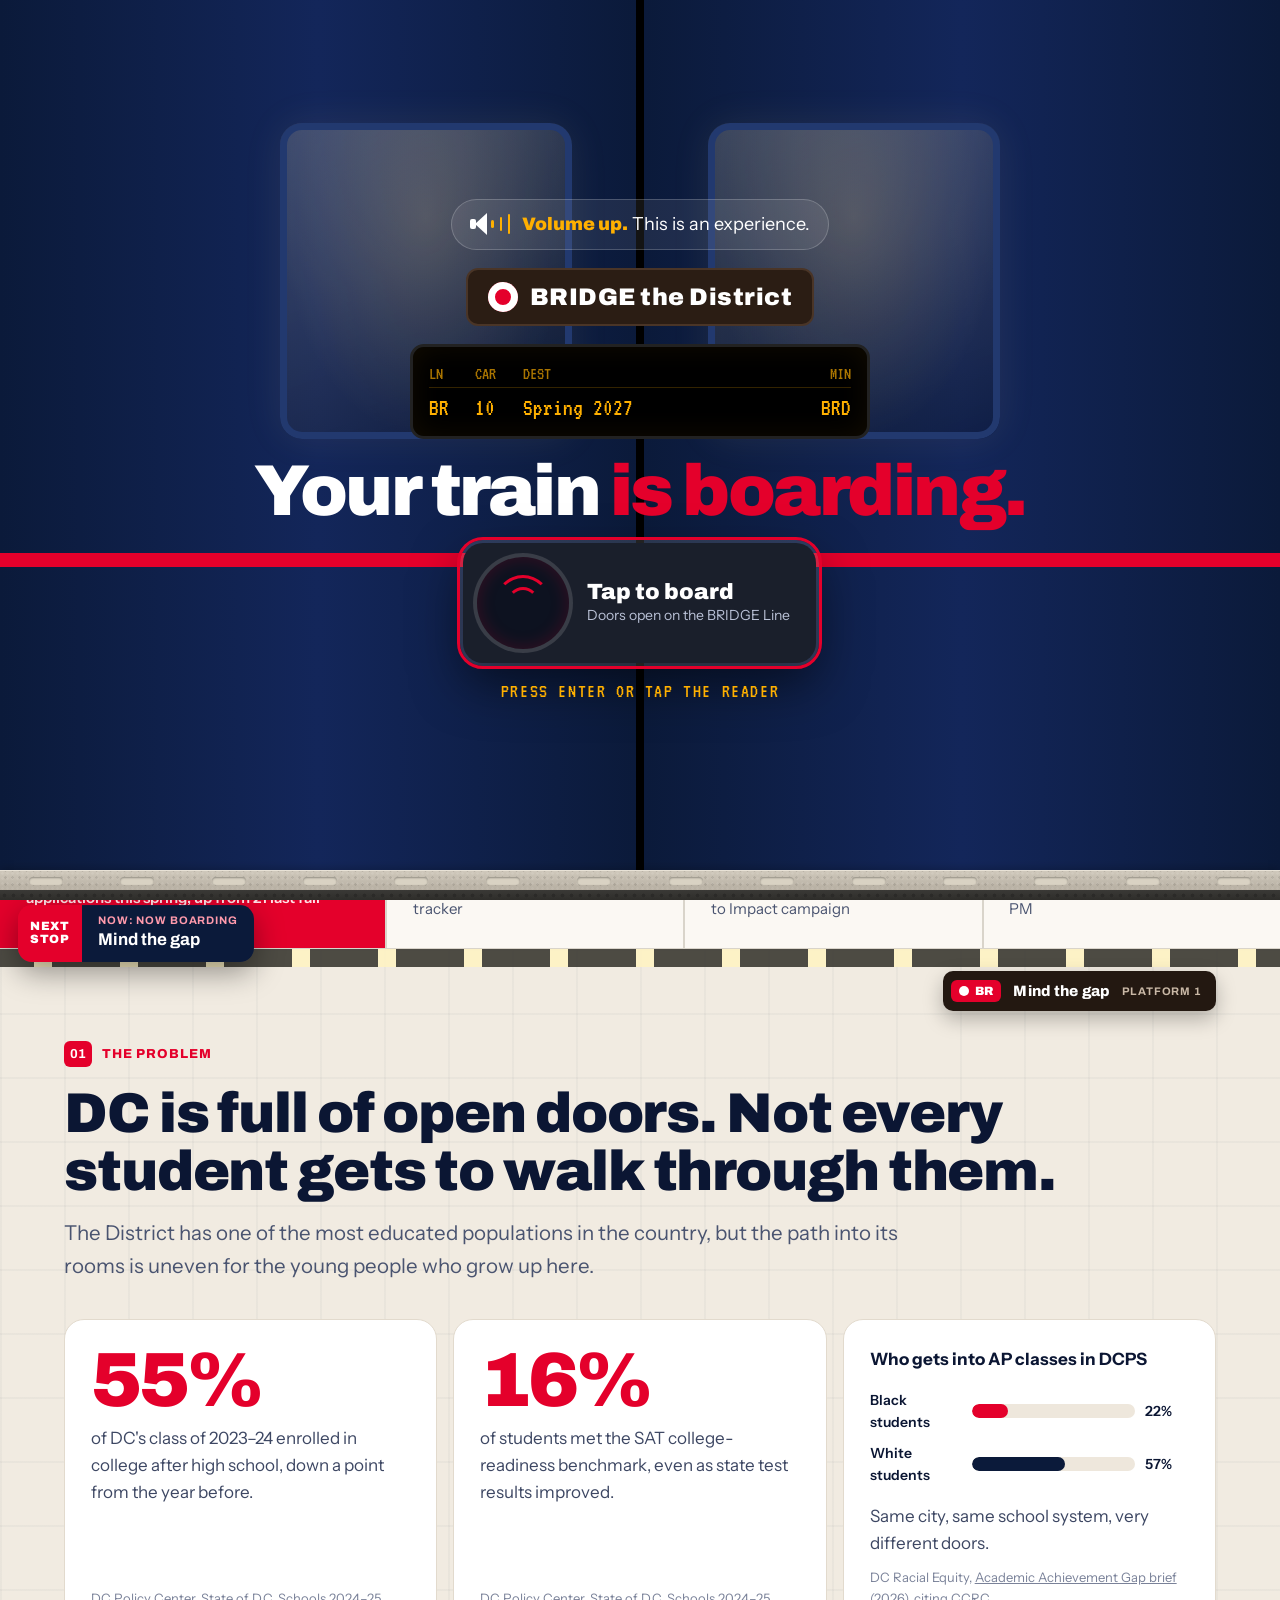
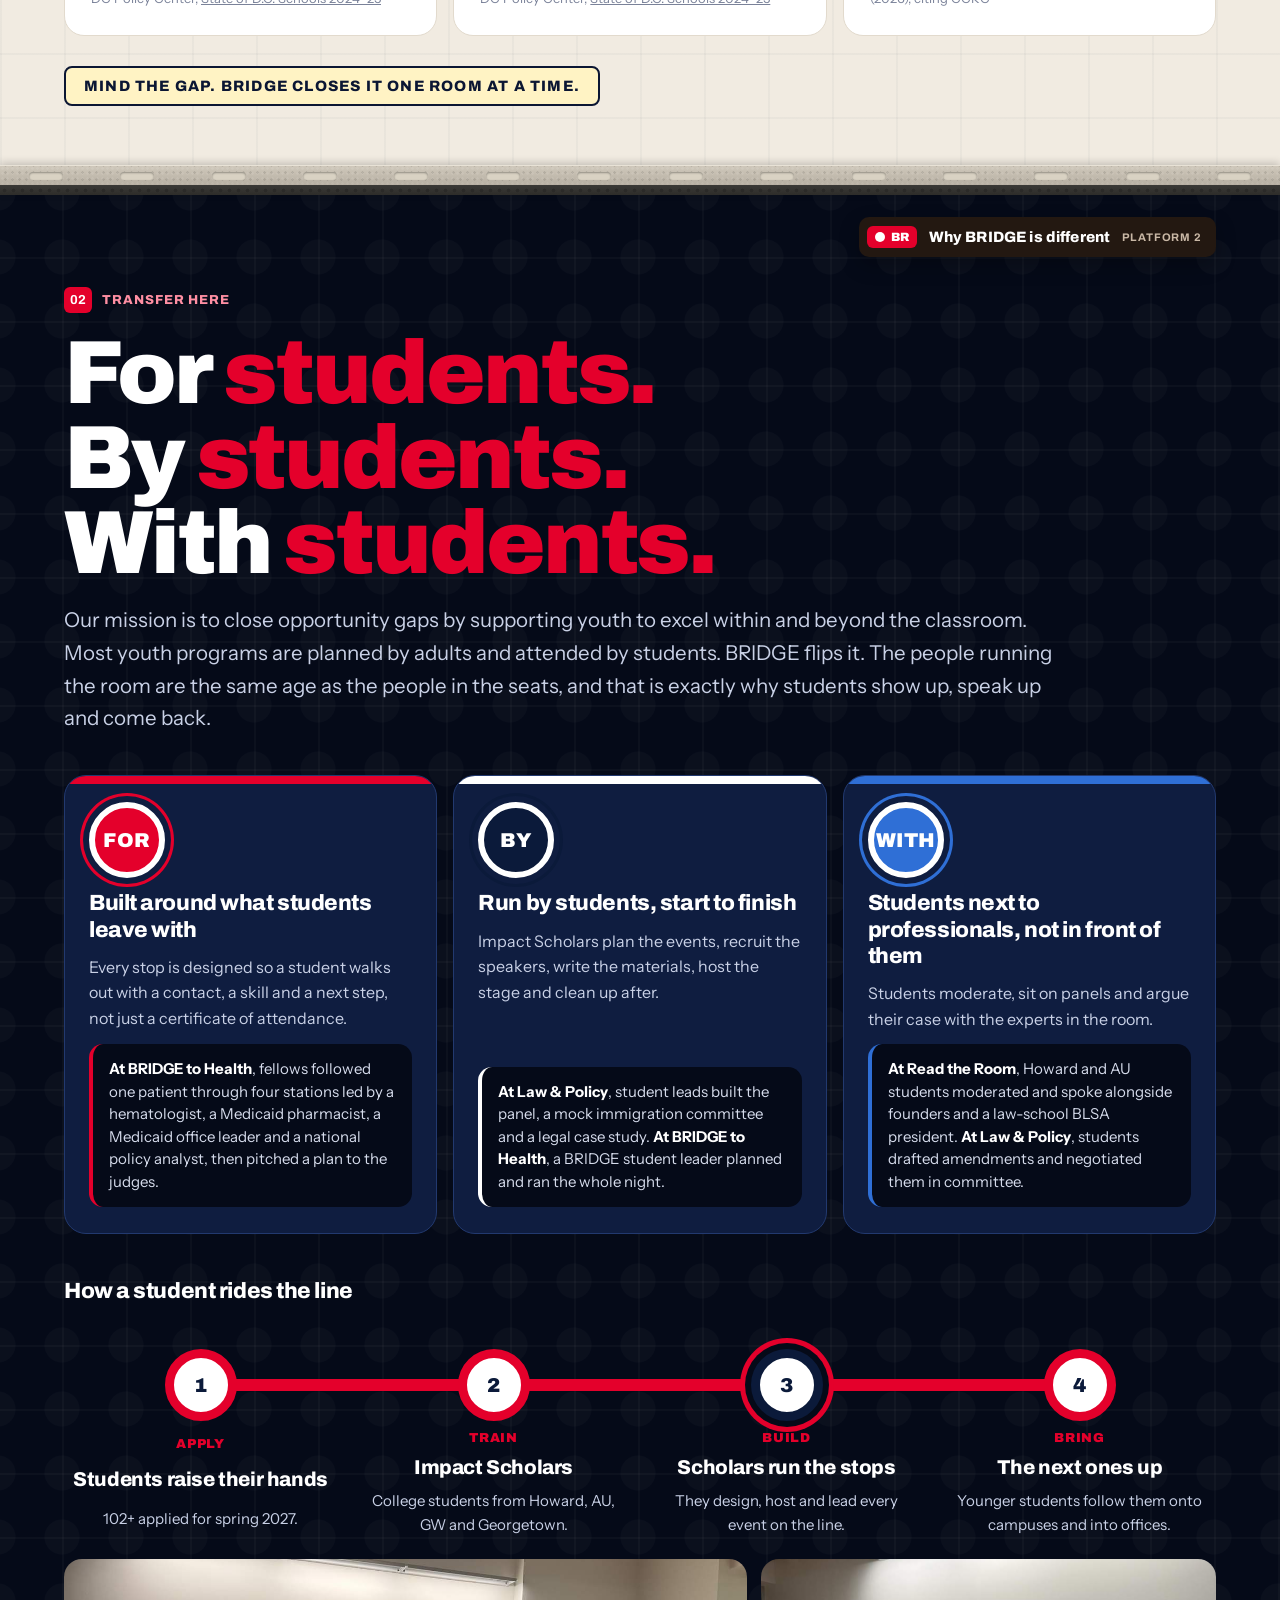
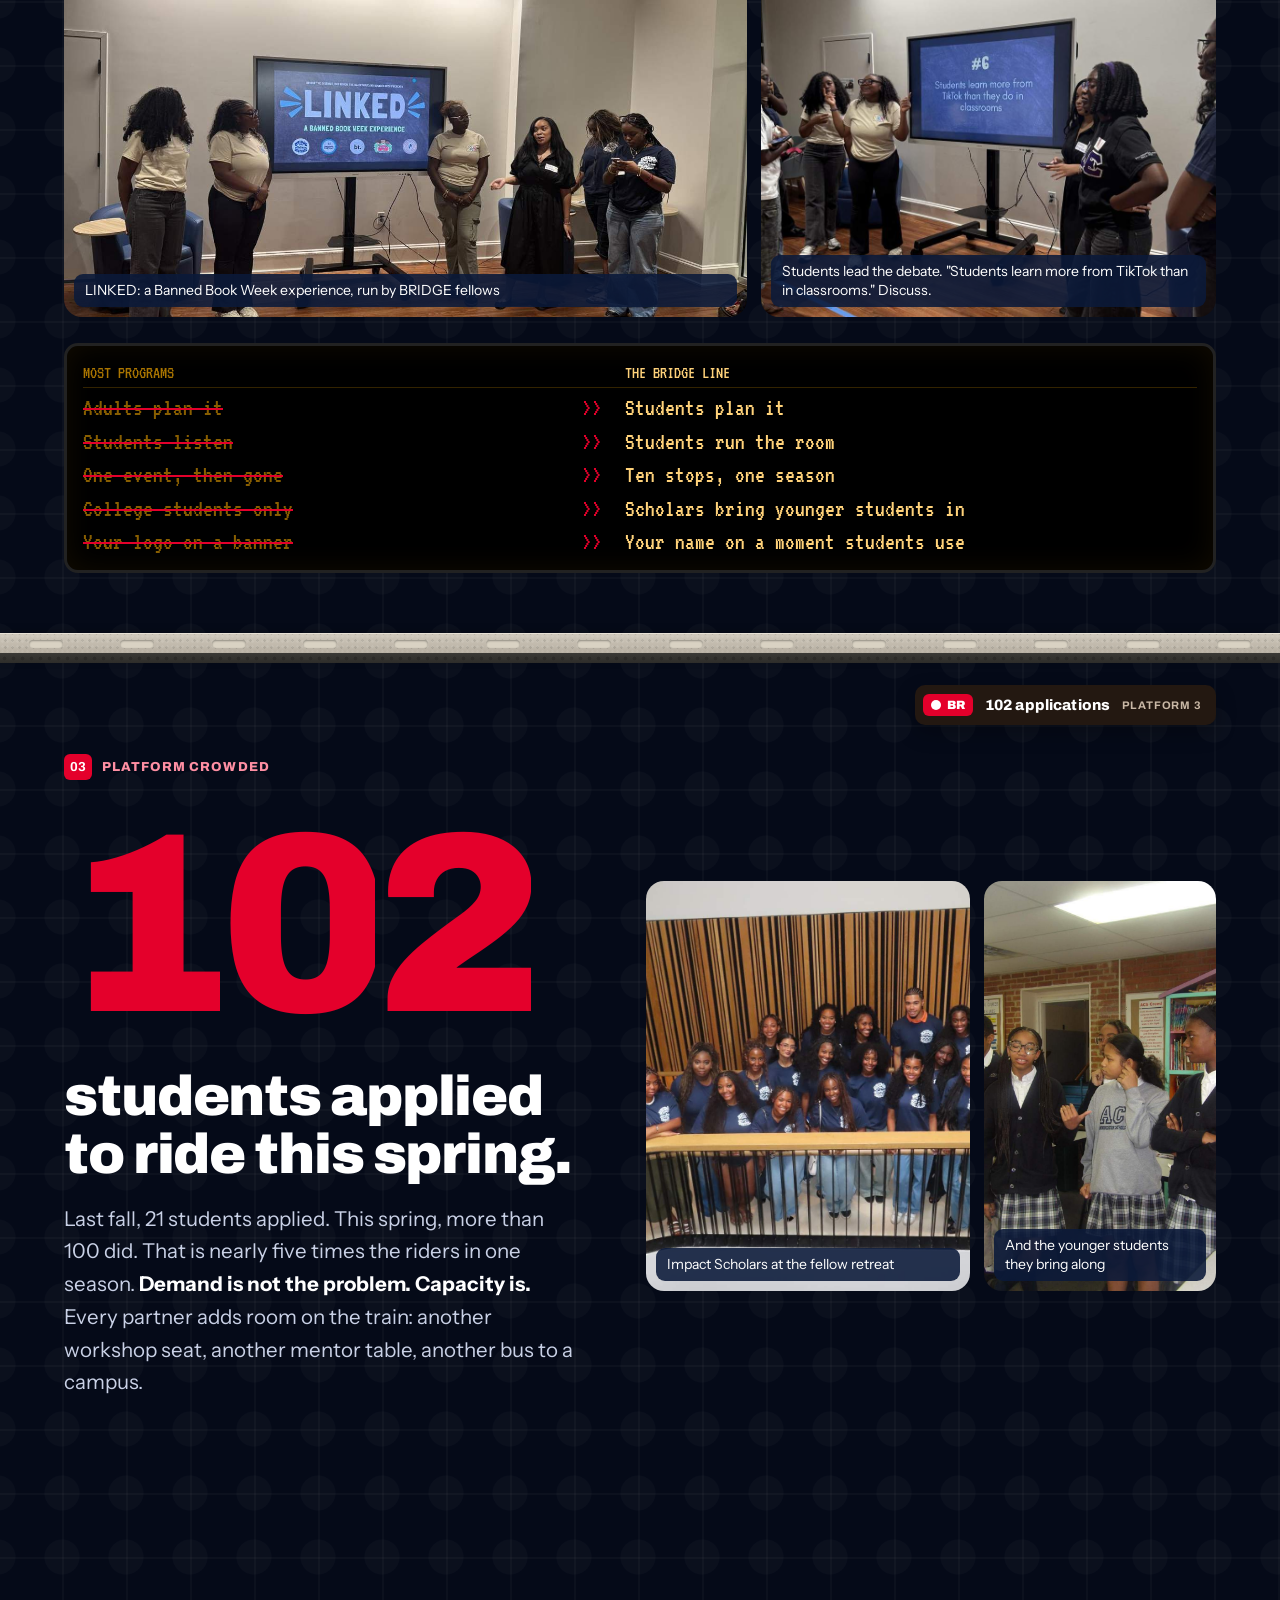
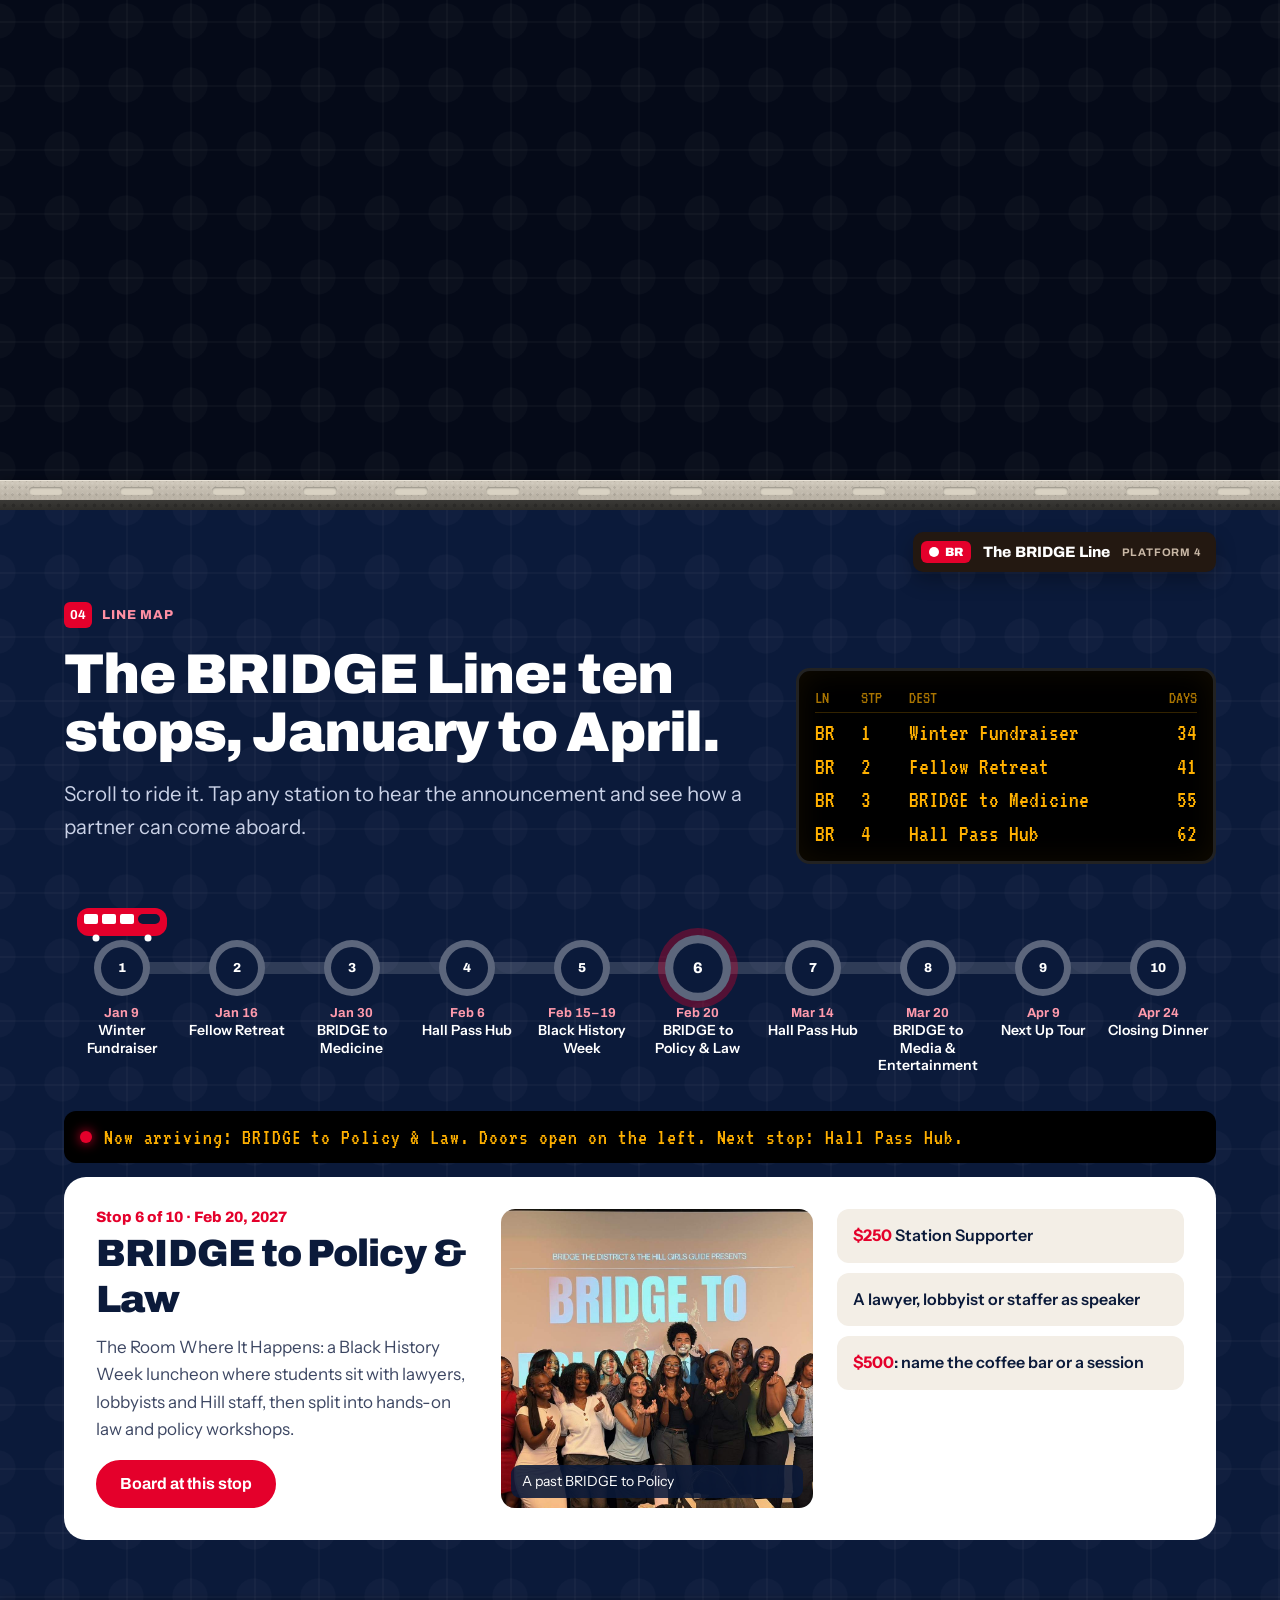
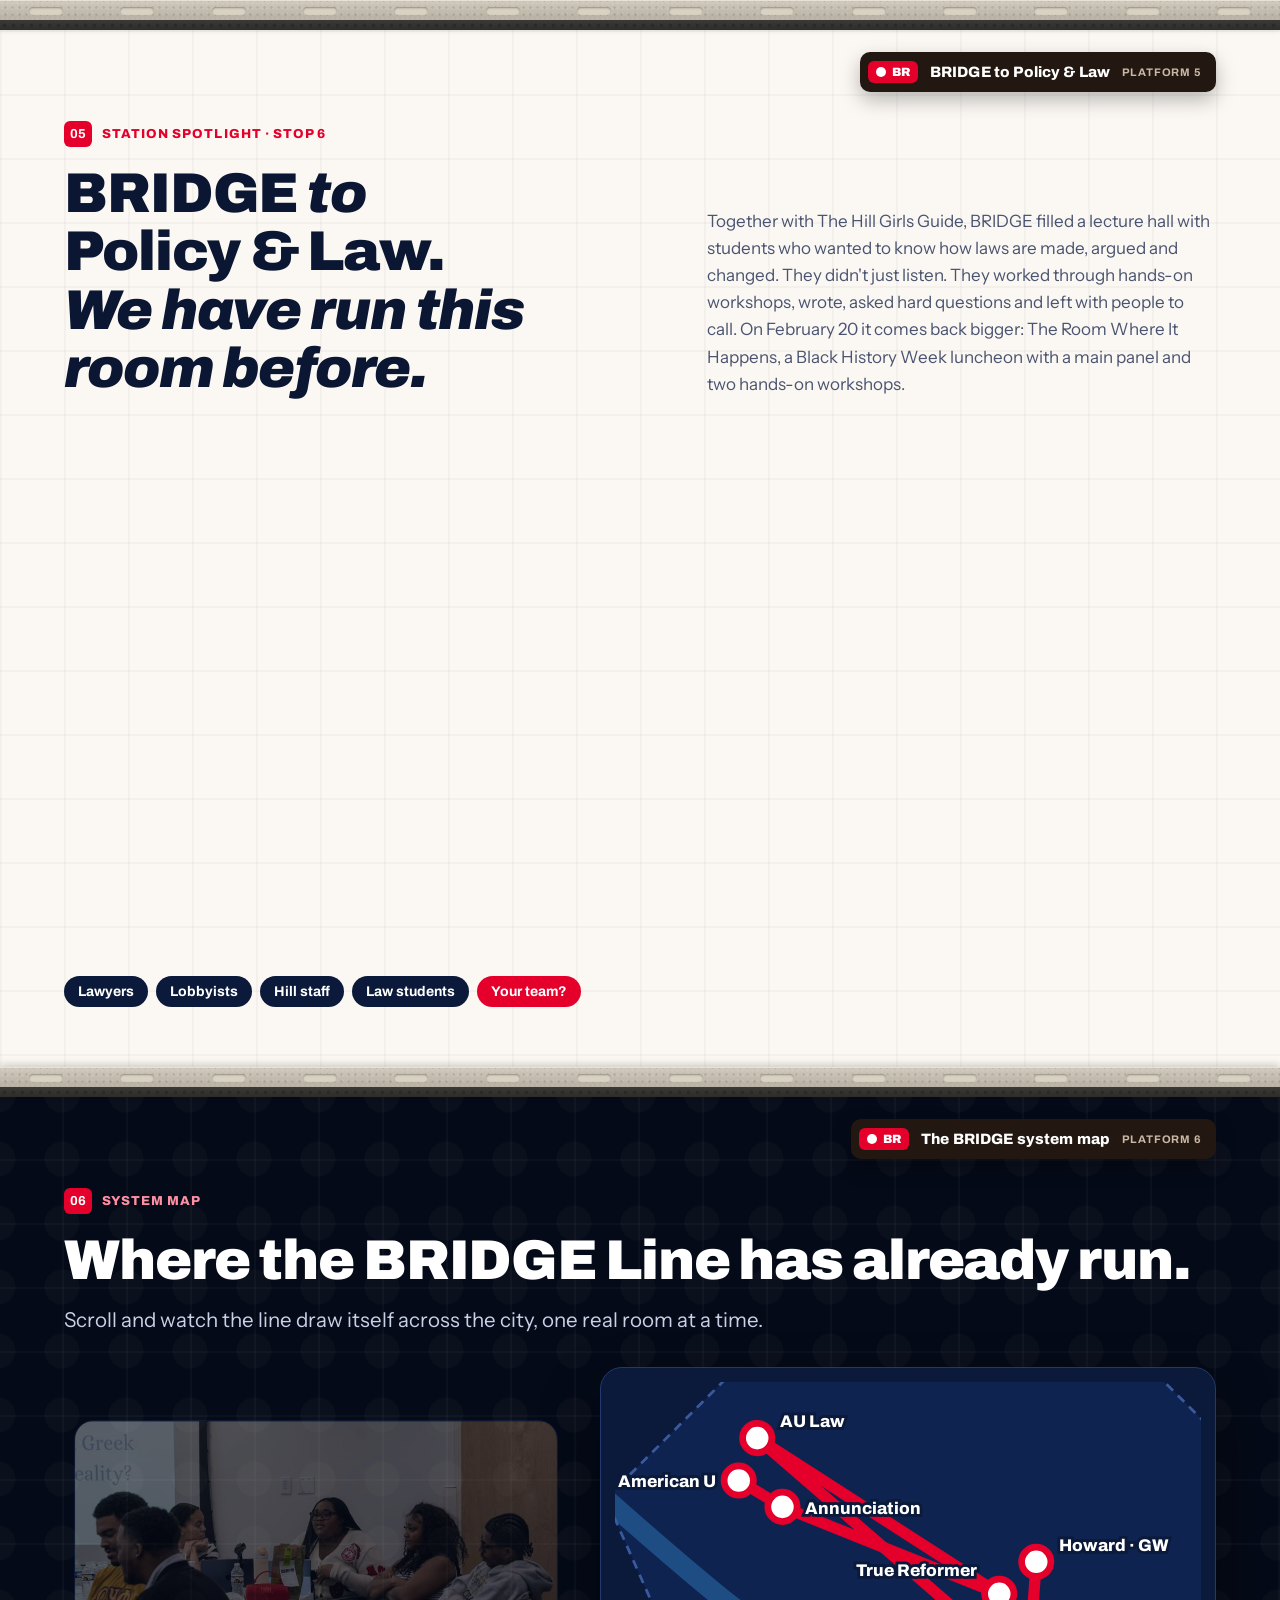
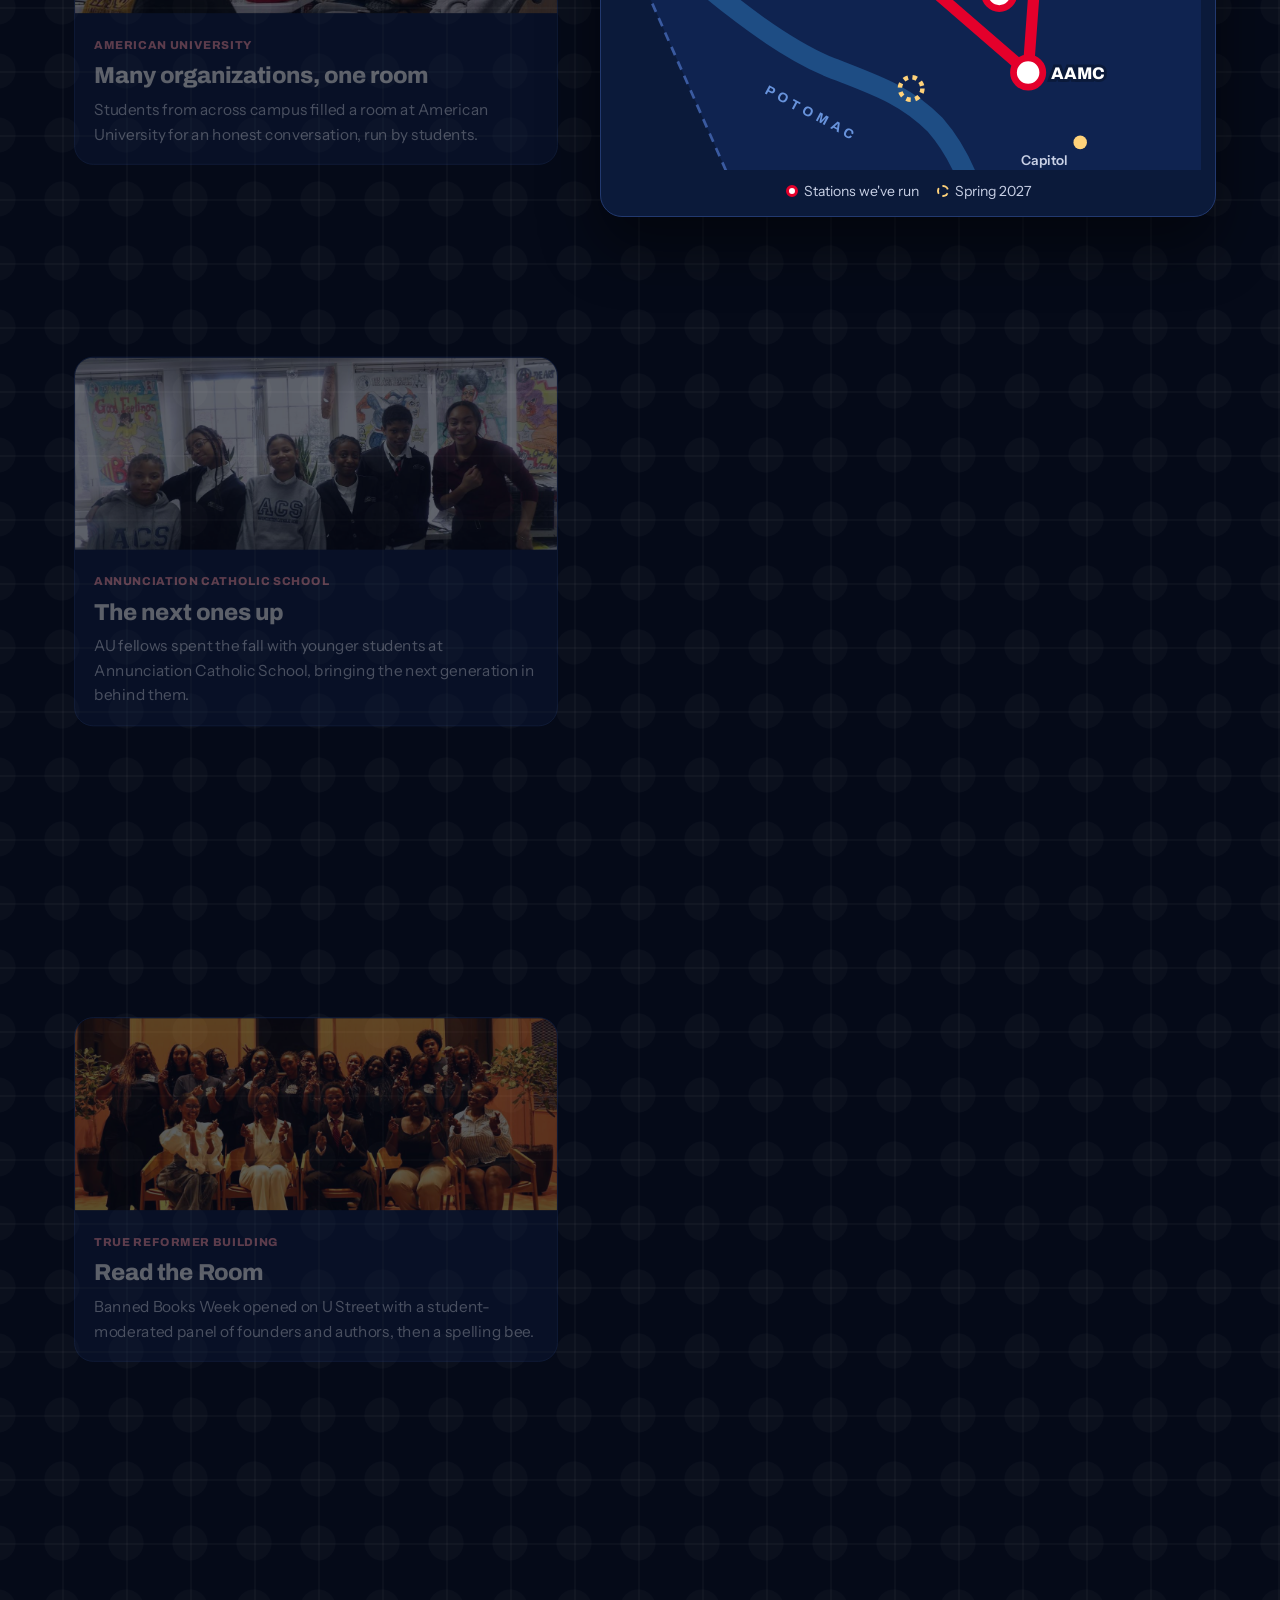
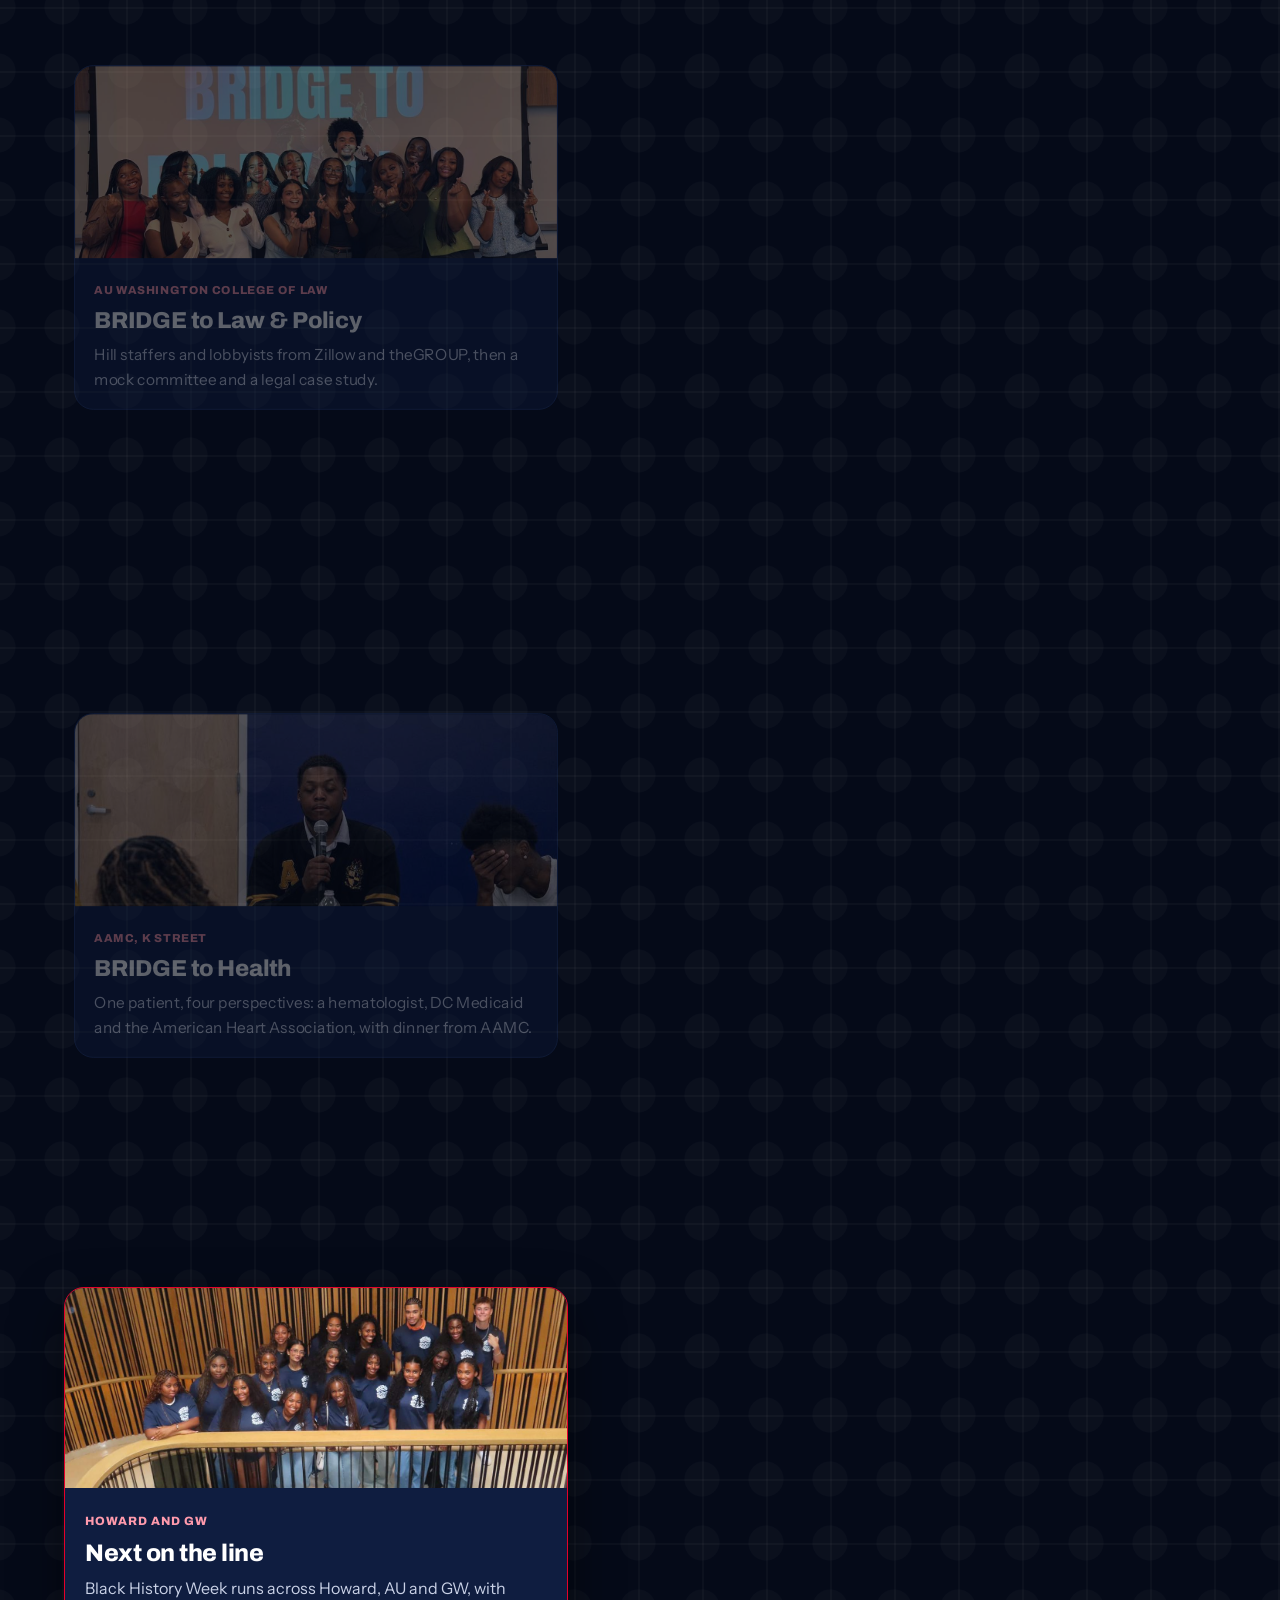
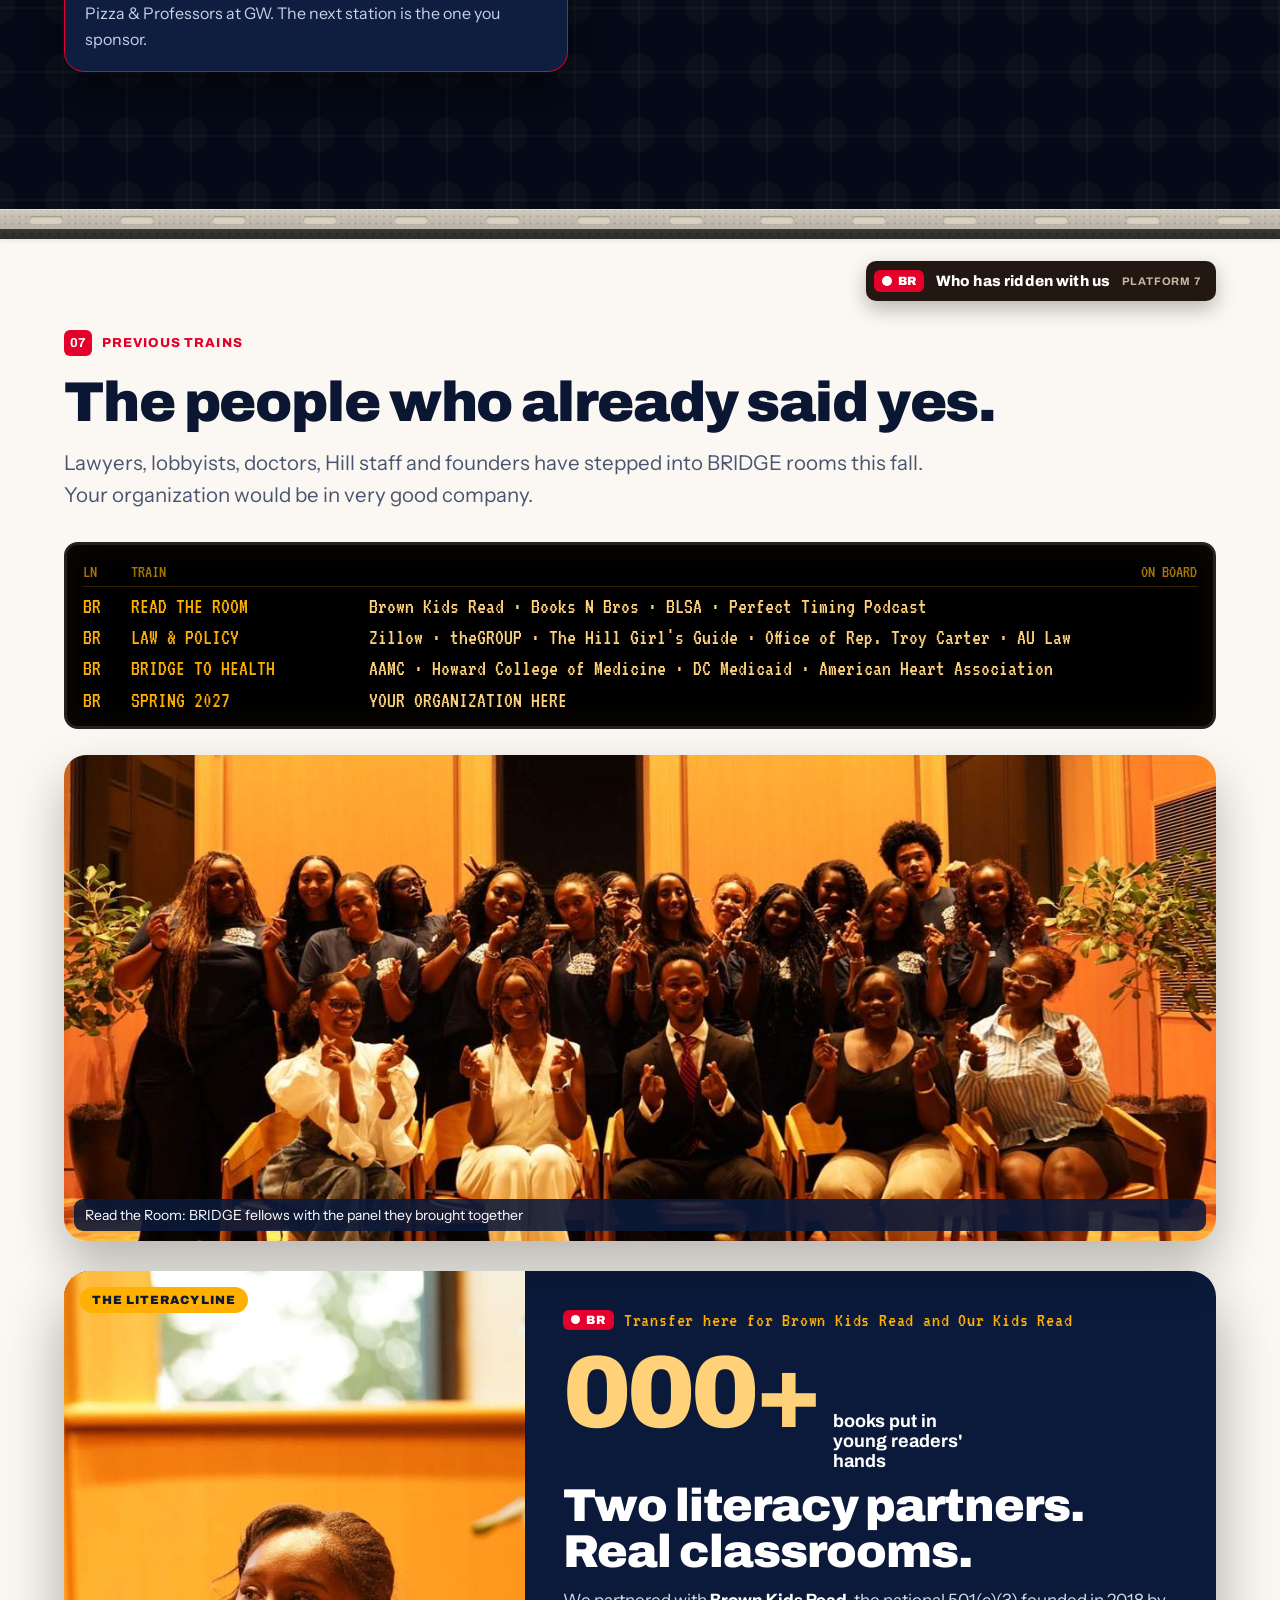
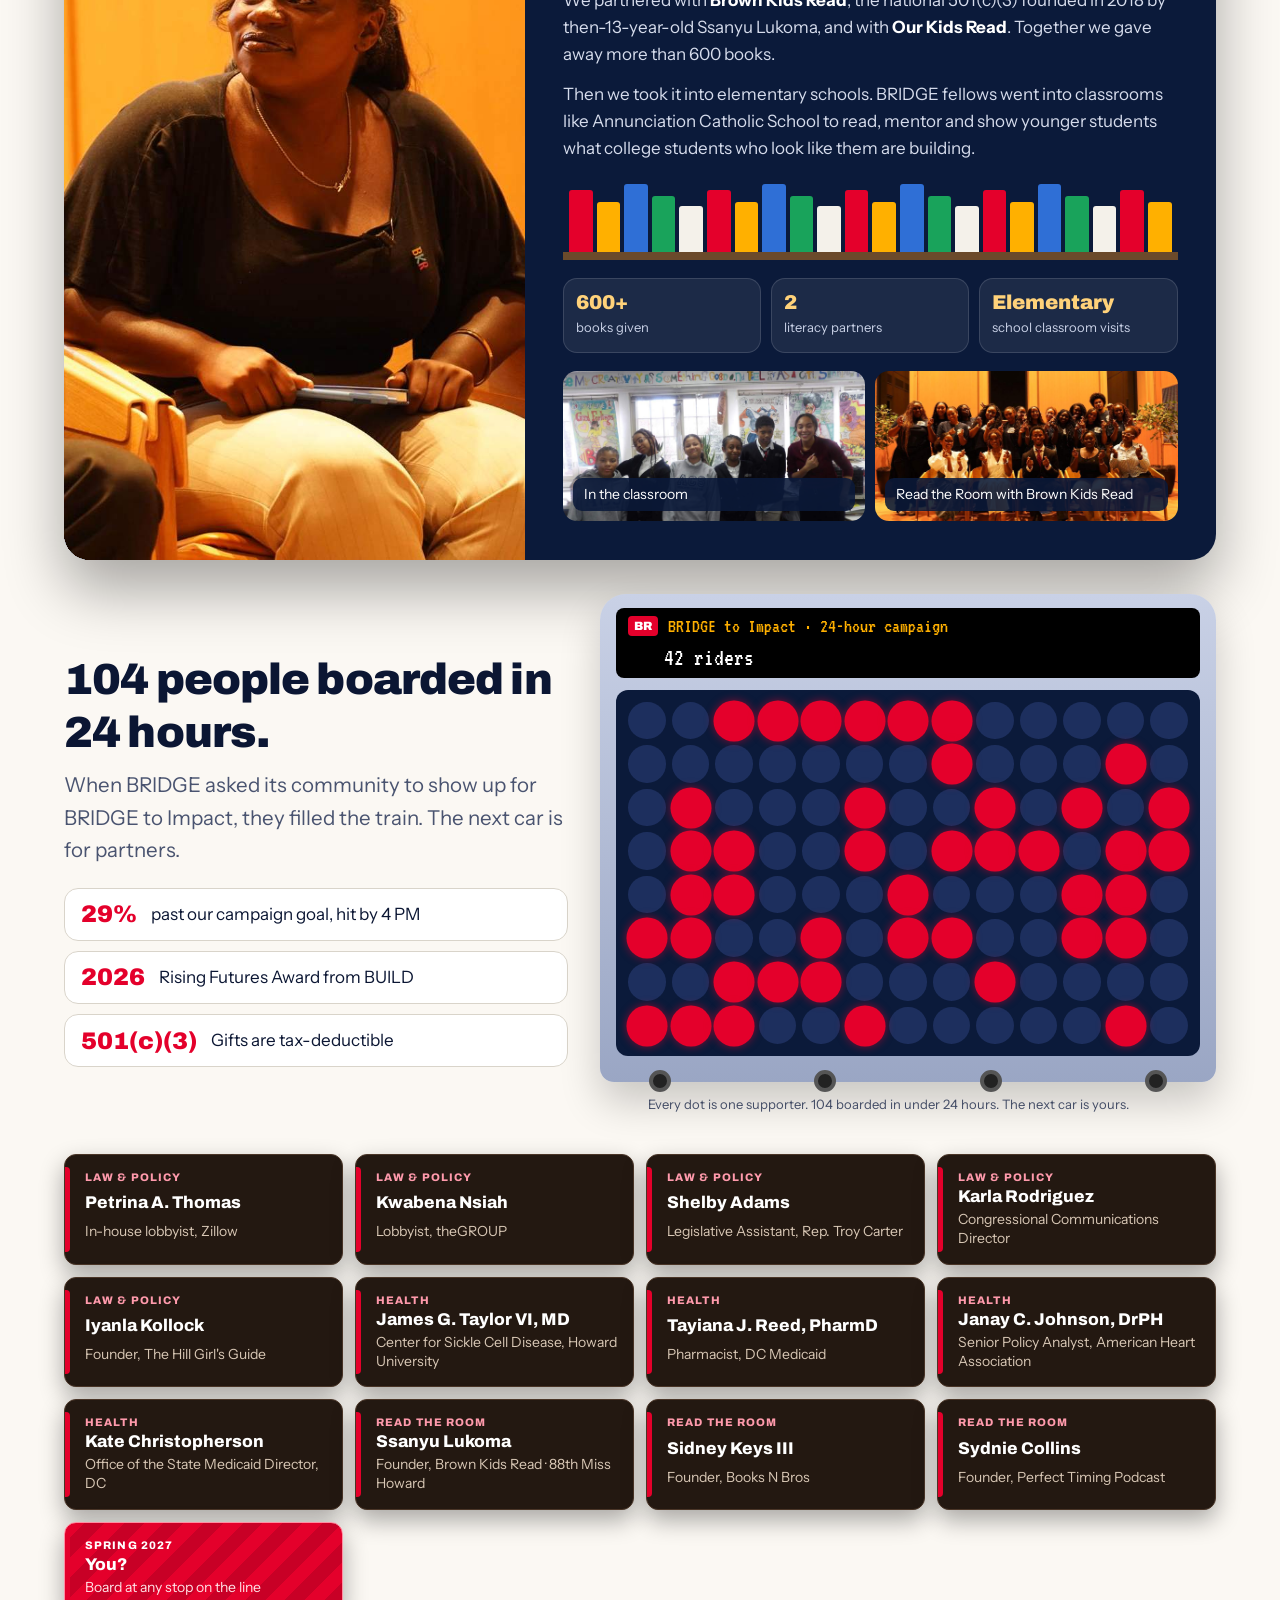
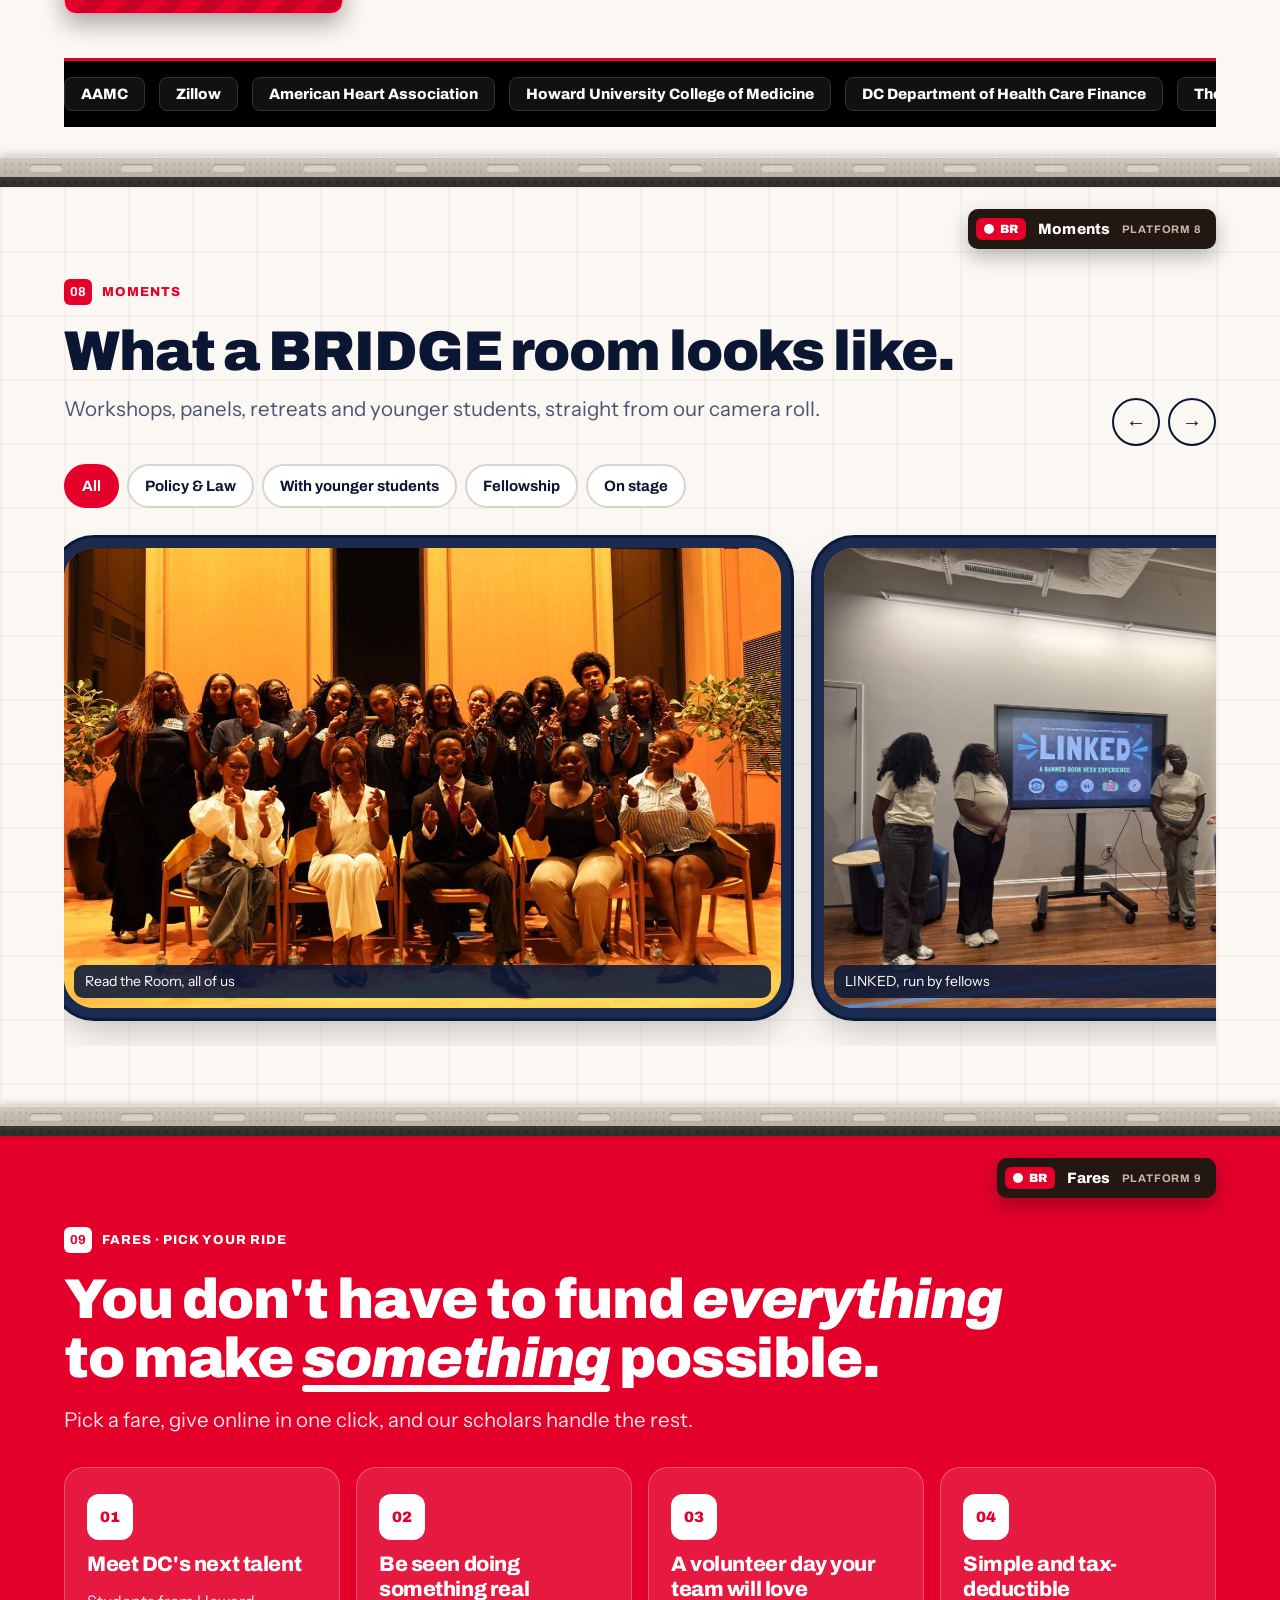
==== commit 6cf08b75: "Add files via upload" ====
--- a/index.html
+++ b/index.html
@@ -728,6 +728,16 @@
 body.phone.present main>section{min-height:calc(100svh - 96px)}
 body.phone.present{scroll-snap-type:none;overflow:hidden}
 body.phone .pager{bottom:78px}
+
+.books600{display:flex;align-items:baseline;gap:14px;flex-wrap:wrap}
+.books600 b{display:inline-flex;font:900 clamp(64px,8vw,110px)/1 Archivo,sans-serif;color:#ffd27a;letter-spacing:-.04em}
+.books600 b i,.books600 .sep{color:#ffd27a;font-style:normal}
+.books600>span{font:700 18px Archivo,sans-serif;color:#fff;max-width:14ch}
+.bkr p strong{color:#fff}
+.bkr-photos{display:grid;grid-template-columns:1fr 1fr;gap:10px;margin-top:6px}
+.bkr-photos figure{position:relative;margin:0;border-radius:14px;overflow:hidden}
+.bkr-photos img{display:block;width:100%;height:150px;object-fit:cover}
+.shelf{height:80px}
 /* ===== metro everywhere ===== */
 .band.dark{background-image:linear-gradient(#ffffff07 2px,transparent 2px),linear-gradient(90deg,#ffffff07 2px,transparent 2px),radial-gradient(circle,#ffffff06 0 17px,transparent 18px);background-size:64px 64px;background-position:-2px -2px,-2px -2px,30px 30px}
 .gap,.spot,.how,.faq,#why,#moments,#proof{background-image:linear-gradient(#0b163308 2px,transparent 2px),linear-gradient(90deg,#0b163308 2px,transparent 2px);background-size:64px 64px}
@@ -823,7 +833,7 @@
 </nav>
 <div class="ticker">
  <button class="lbl" id="chime" aria-label="Play the door chime"><i class="bell"></i>Operator</button>
- <div class="run" aria-label="Train operator announcements"><span id="tick">This is a BRIDGE Line train to Spring 2027. &nbsp;◆&nbsp; Doors opening. &nbsp;◆&nbsp; 102 students applied to ride this season. &nbsp;◆&nbsp; Next stop: Winter Fundraiser, January 9. &nbsp;◆&nbsp; Please move to the center of the car and make room for more students. &nbsp;◆&nbsp; Transfer here for BRIDGE to Medicine, Policy &amp; Law, and Media &amp; Entertainment. &nbsp;◆&nbsp; This train is run by students, for students, with students. &nbsp;◆&nbsp; Step back, doors closing. &nbsp;◆&nbsp; On the escalator: stand right, walk left. &nbsp;◆&nbsp; Please do not hold the doors. Another BRIDGE event is right behind this one. &nbsp;◆&nbsp; Partners board at every station. Fares from $250.</span></div>
+ <div class="run" aria-label="Train operator announcements"><span id="tick">This is a BRIDGE Line train to Spring 2027. &nbsp;◆&nbsp; Doors opening. &nbsp;◆&nbsp; 102 students applied to ride this season. &nbsp;◆&nbsp; Next stop: Winter Fundraiser, January 9. &nbsp;◆&nbsp; Please move to the center of the car and make room for more students. &nbsp;◆&nbsp; Transfer here for BRIDGE to Medicine, Policy &amp; Law, and Media &amp; Entertainment. &nbsp;◆&nbsp; This train is run by students, for students, with students. &nbsp;◆&nbsp; 600+ books given with Brown Kids Read and Our Kids Read. &nbsp;◆&nbsp; Step back, doors closing. &nbsp;◆&nbsp; On the escalator: stand right, walk left. &nbsp;◆&nbsp; Please do not hold the doors. Another BRIDGE event is right behind this one. &nbsp;◆&nbsp; Partners board at every station. Fares from $250.</span></div>
 </div>
 </header>
 <div class="rail" aria-hidden="true"><div class="f"></div><div class="t"></div></div>
@@ -1015,14 +1025,16 @@
   </div>
   <figure class="ridersphoto"><img src="rtr_all.jpg" alt="BRIDGE fellows in navy shirts standing behind the seated Read the Room panelists" loading="lazy"><figcaption class="cap">Read the Room: BRIDGE fellows with the panel they brought together</figcaption></figure>
   <div class="bkr">
-   <div class="bkr-photo"><img src="bkr_founder.jpg" alt="A Brown Kids Read leader, wearing a BKR pin, smiling on the Read the Room stage" loading="lazy"><span class="bkr-tag">Partner spotlight</span></div>
+   <div class="bkr-photo"><img src="bkr_founder.jpg" alt="A Brown Kids Read leader, wearing a BKR pin, smiling on the Read the Room stage" loading="lazy"><span class="bkr-tag">The literacy line</span></div>
    <div class="bkr-body">
-    <div class="bkr-kicker"><span class="ln"><i></i>BR</span>Transfer to the Brown Kids Read line</div>
-    <h3>We partnered with Brown Kids Read.</h3>
-    <p>Brown Kids Read was founded in 2018 by then-13-year-old Ssanyu Lukoma and grew from a single author event into a national 501(c)(3) that puts "mirror and window" books in young readers' hands.</p>
-    <p>For Banned Books Week we built Read the Room together: Brown Kids Read's founder on the panel, its president Gaelle Pierre moderating, and a book drive where every book donated went to Brown Kids Read to reach young readers.</p>
-    <div class="shelf" aria-hidden="true"><i></i><i></i><i></i><i></i><i></i><i></i><i></i><i></i><i></i><i></i><i></i><i></i><i></i><i></i></div>
-    <div class="bkr-stats"><div><b>2018</b><span>founded, at age 13</span></div><div><b>National</b><span>501(c)(3) literacy nonprofit</span></div><div><b>Every book</b><span>donated went to young readers</span></div></div>
+    <div class="bkr-kicker"><span class="ln"><i></i>BR</span>Transfer here for Brown Kids Read and Our Kids Read</div>
+    <div class="books600"><b class="odo slow" data-to="600" data-s="+">600+</b><span>books put in young readers' hands</span></div>
+    <h3>Two literacy partners. Real classrooms.</h3>
+    <p>We partnered with <strong>Brown Kids Read</strong>, the national 501(c)(3) founded in 2018 by then-13-year-old Ssanyu Lukoma, and with <strong>Our Kids Read</strong>. Together we gave away more than 600 books.</p>
+    <p>Then we took it into elementary schools. BRIDGE fellows went into classrooms like Annunciation Catholic School to read, mentor and show younger students what college students who look like them are building.</p>
+    <div class="shelf" aria-hidden="true"><i></i><i></i><i></i><i></i><i></i><i></i><i></i><i></i><i></i><i></i><i></i><i></i><i></i><i></i><i></i><i></i><i></i><i></i><i></i><i></i><i></i><i></i></div>
+    <div class="bkr-stats"><div><b>600+</b><span>books given</span></div><div><b>2</b><span>literacy partners</span></div><div><b>Elementary</b><span>school classroom visits</span></div></div>
+    <div class="bkr-photos"><figure><img src="kids.jpg" alt="BRIDGE fellows with younger students in a classroom" loading="lazy"><figcaption class="cap">In the classroom</figcaption></figure><figure><img src="rtr_all.jpg" alt="Read the Room fellows and panel" loading="lazy"><figcaption class="cap">Read the Room with Brown Kids Read</figcaption></figure></div>
    </div>
   </div>
   <div class="carrow"><div><h3 class="carh">104 people boarded in 24 hours.</h3><p class="lede">When BRIDGE asked its community to show up for BRIDGE to Impact, they filled the train. The next car is for partners.</p><div class="miniproof"><div><b>29%</b><span>past our campaign goal, hit by 4 PM</span></div><div><b>2026</b><span>Rising Futures Award from BUILD</span></div><div><b>501(c)(3)</b><span>Gifts are tax-deductible</span></div></div></div><div><div class="car" aria-label="104 supporters shown as riders filling a train car"><div class="car-top"><span>BR</span><b>BRIDGE to Impact · 24-hour campaign</b><span class="cnt" id="riderCnt">0 riders</span></div><div class="seats" id="seats"></div><div class="car-wheels"><i></i><i></i><i></i><i></i></div></div>
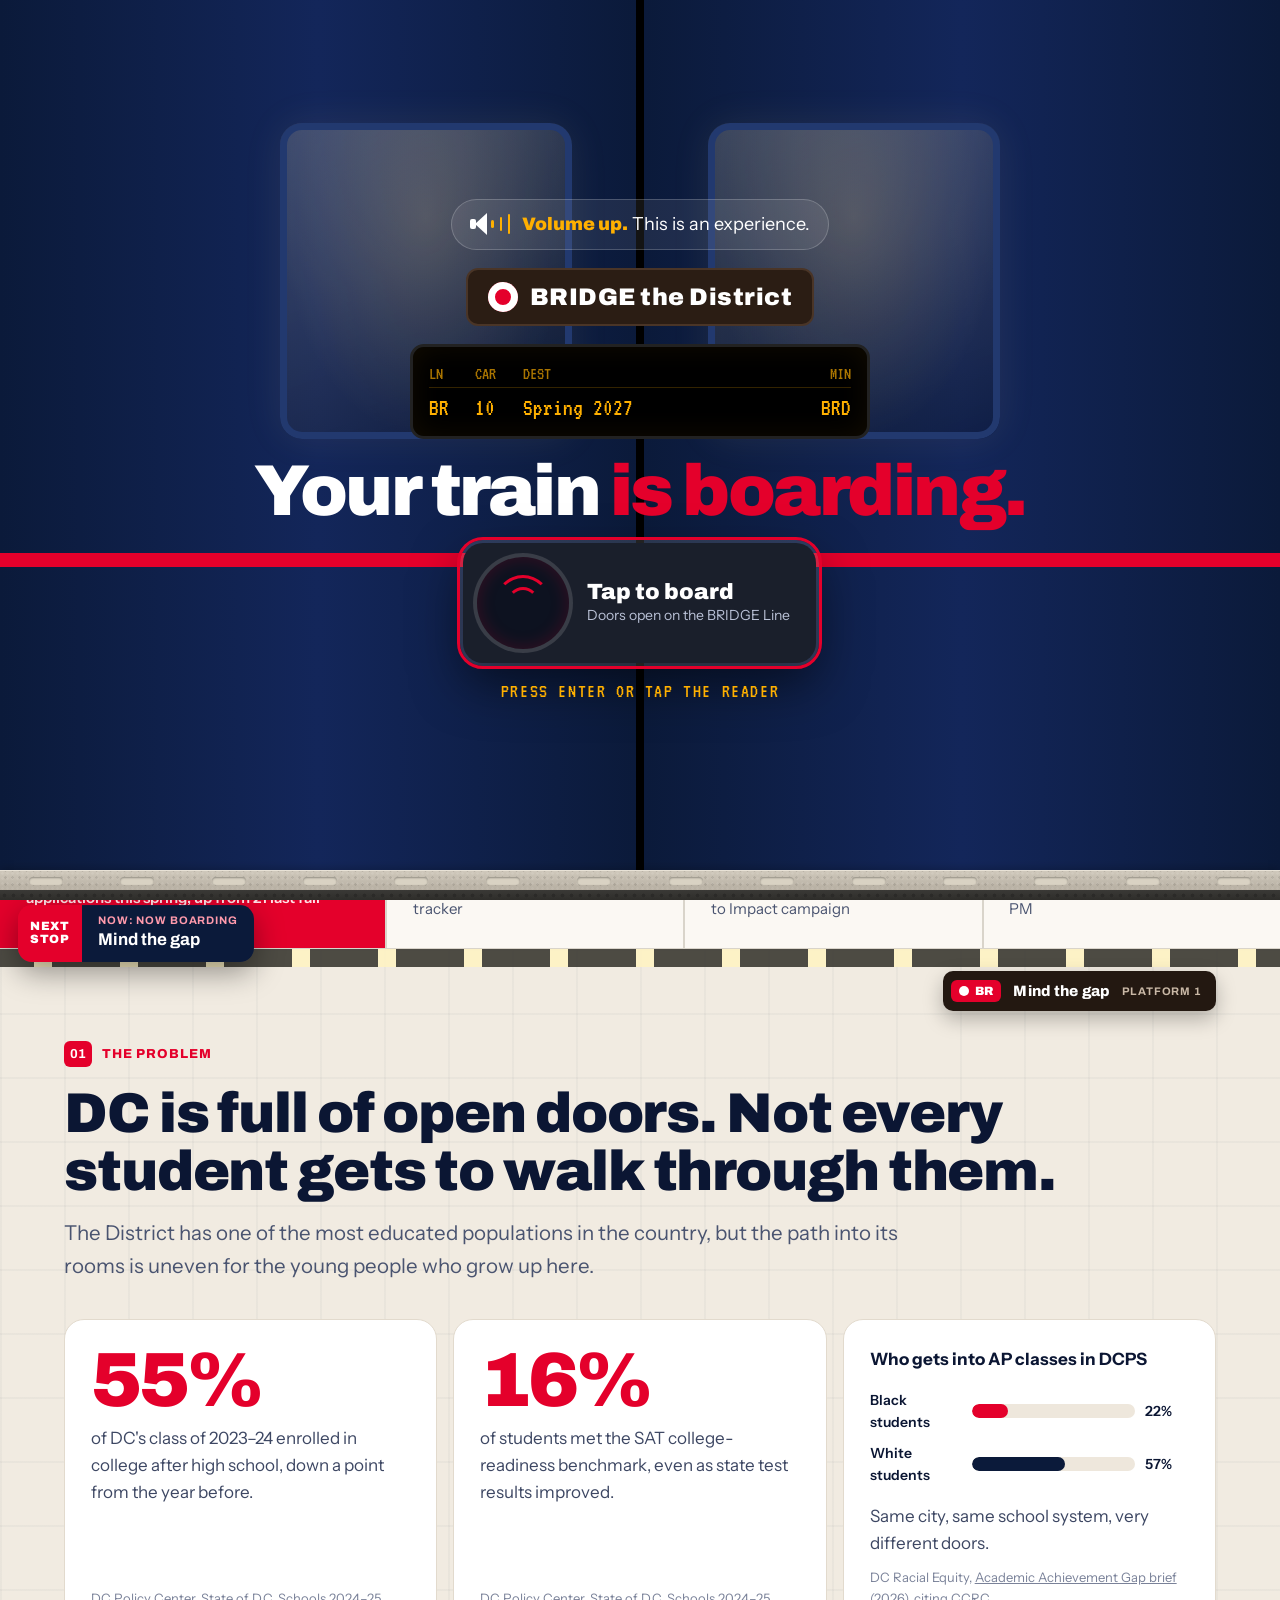
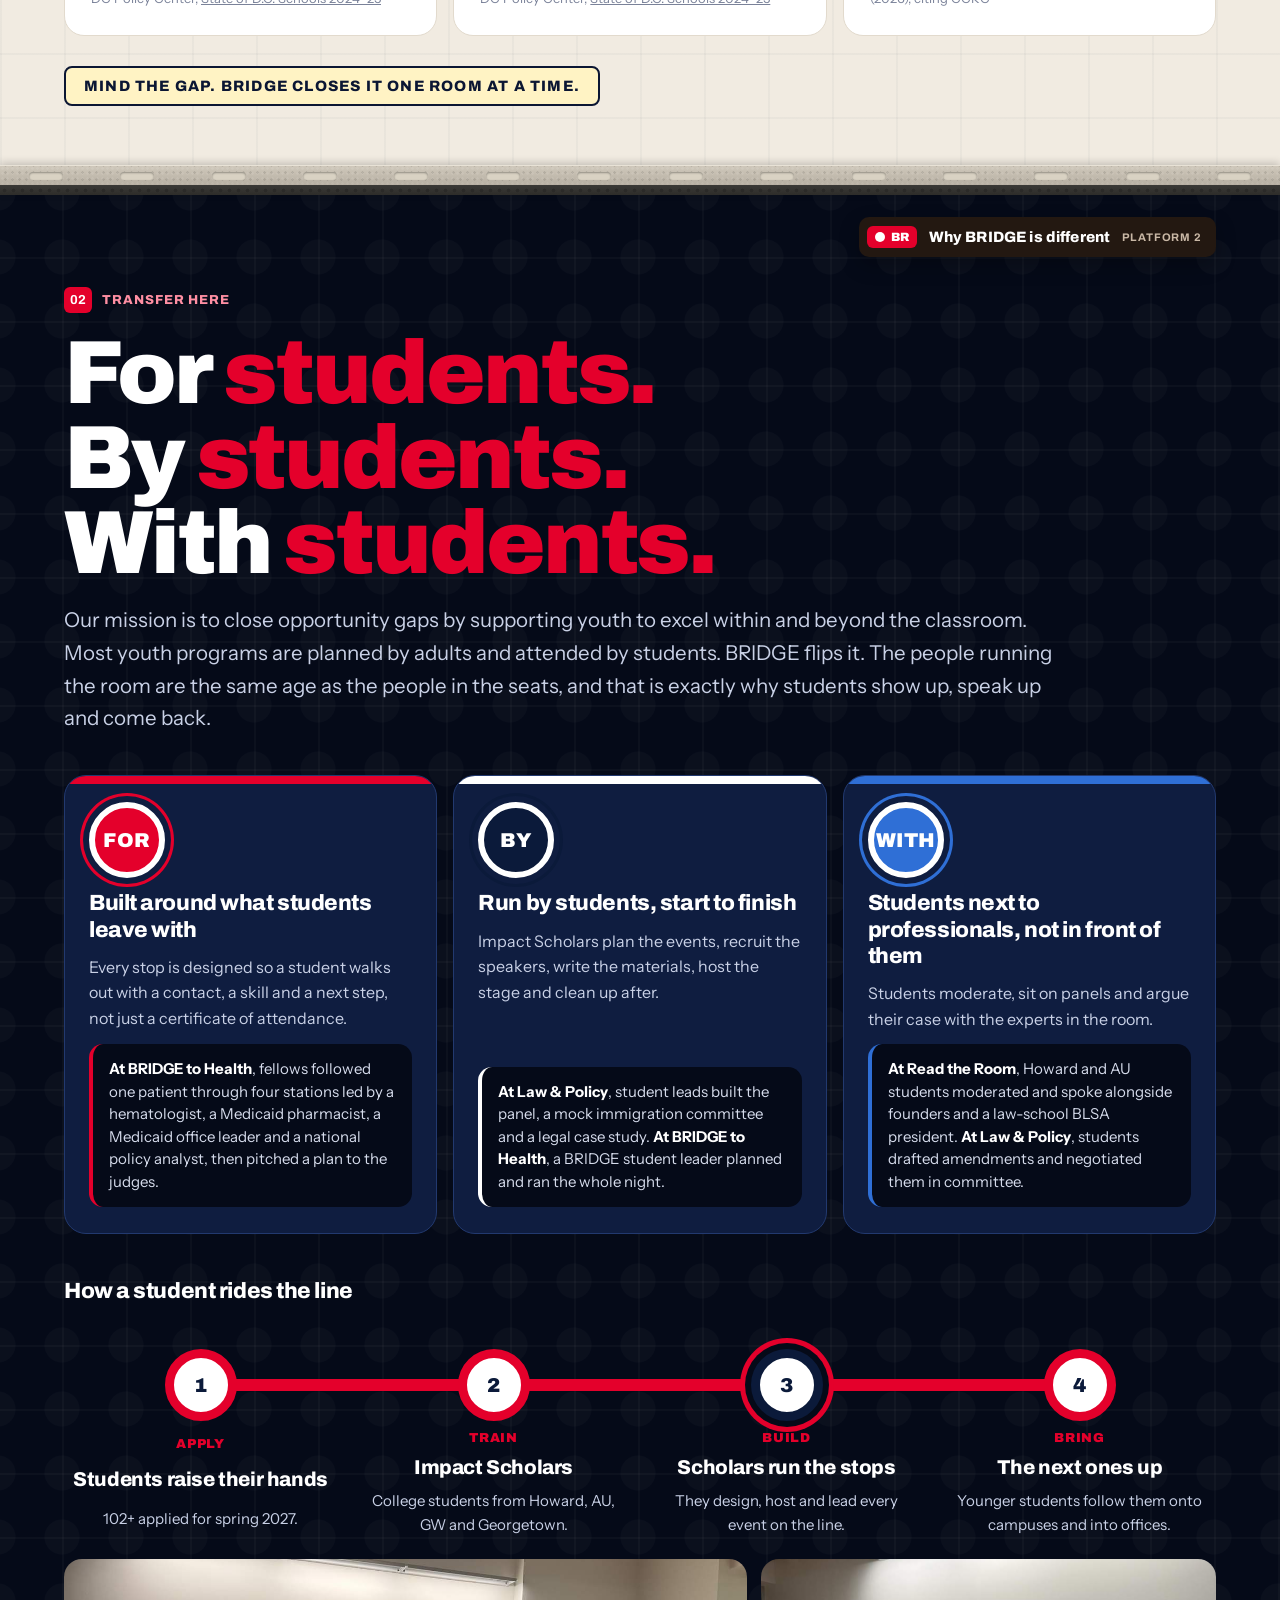
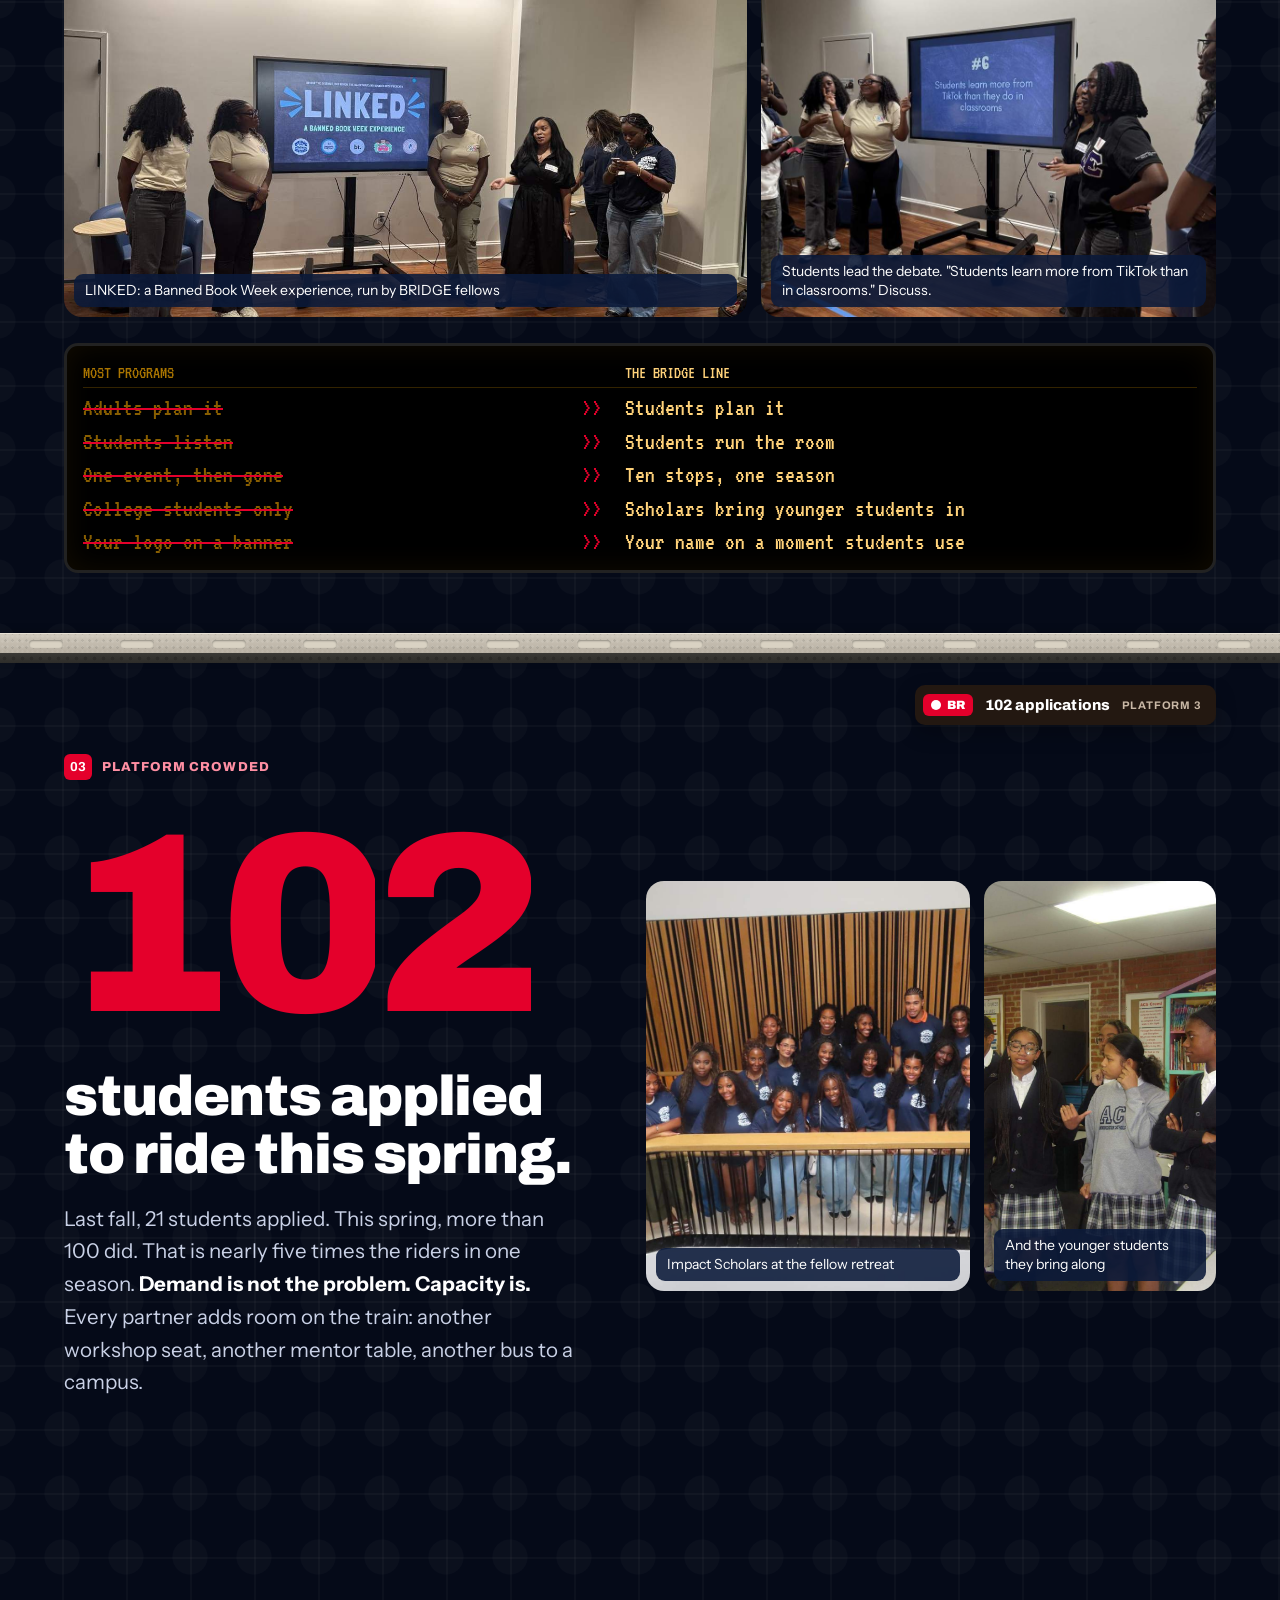
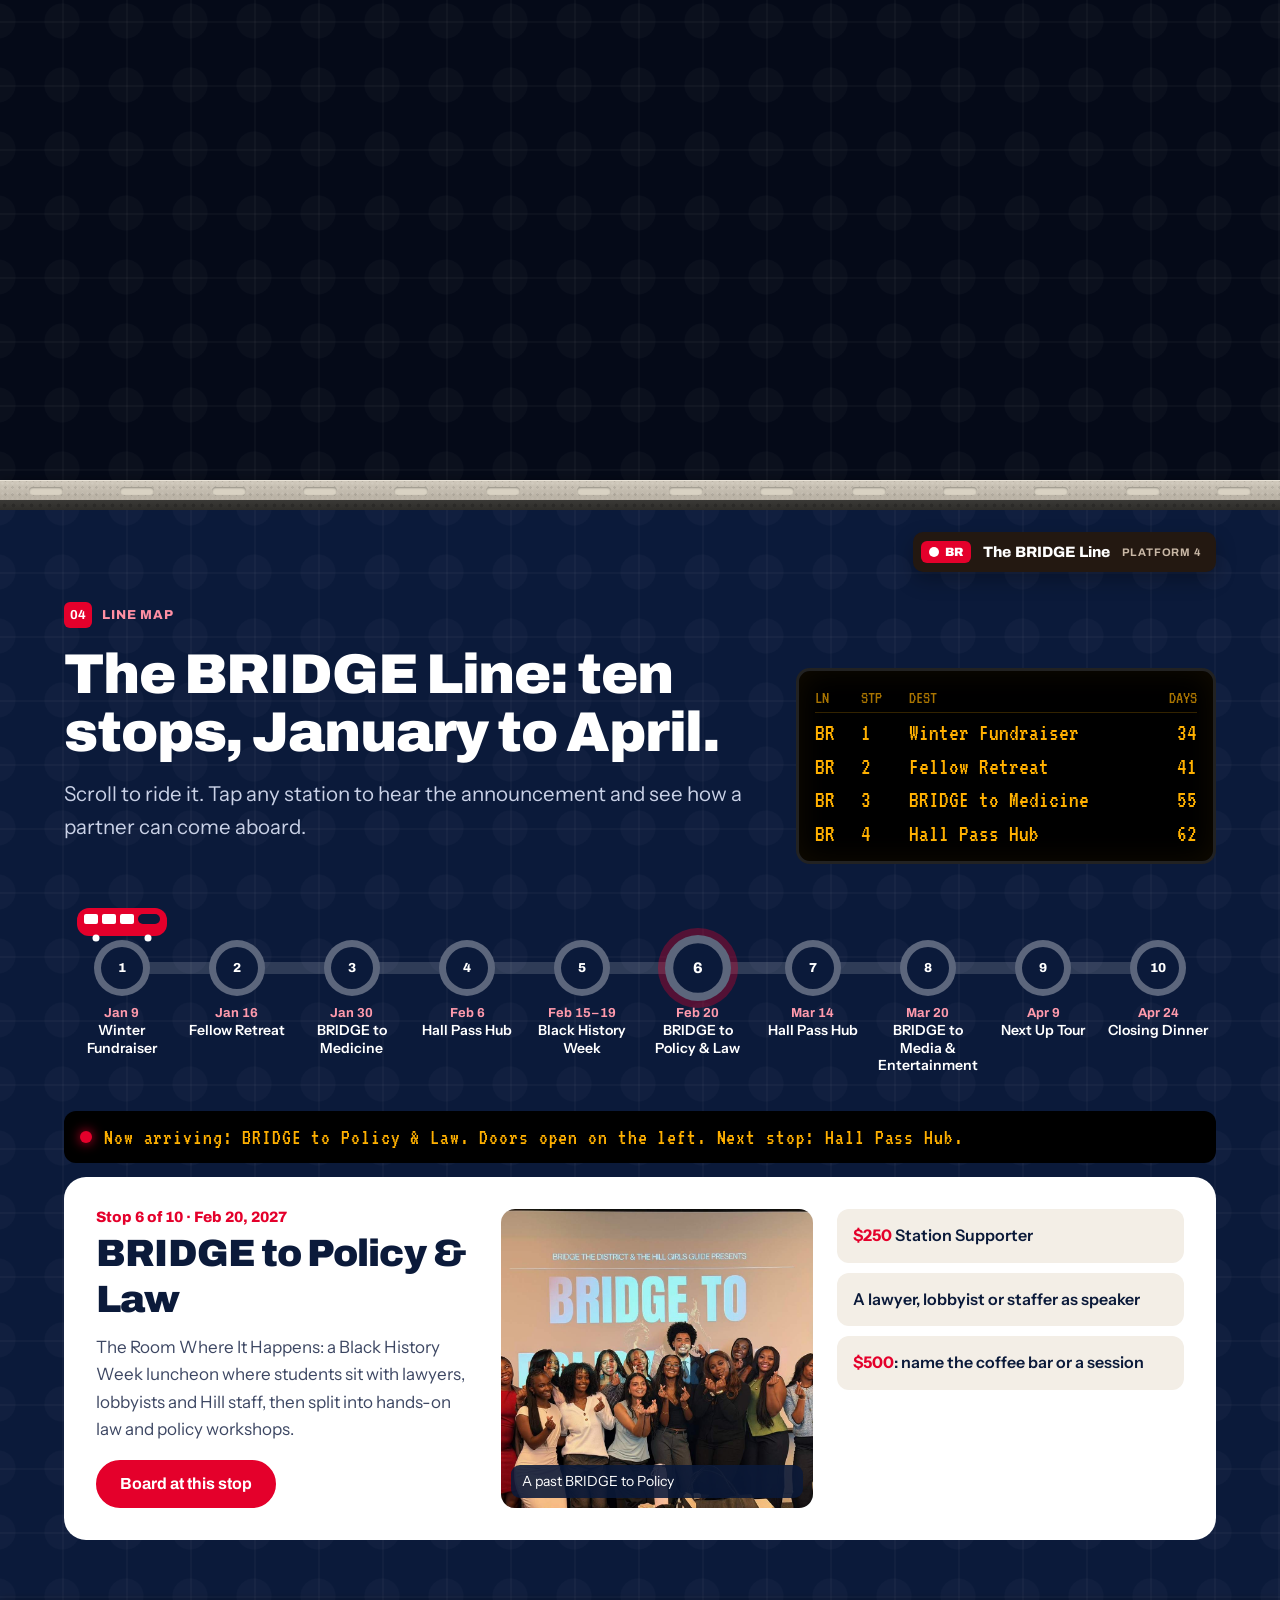
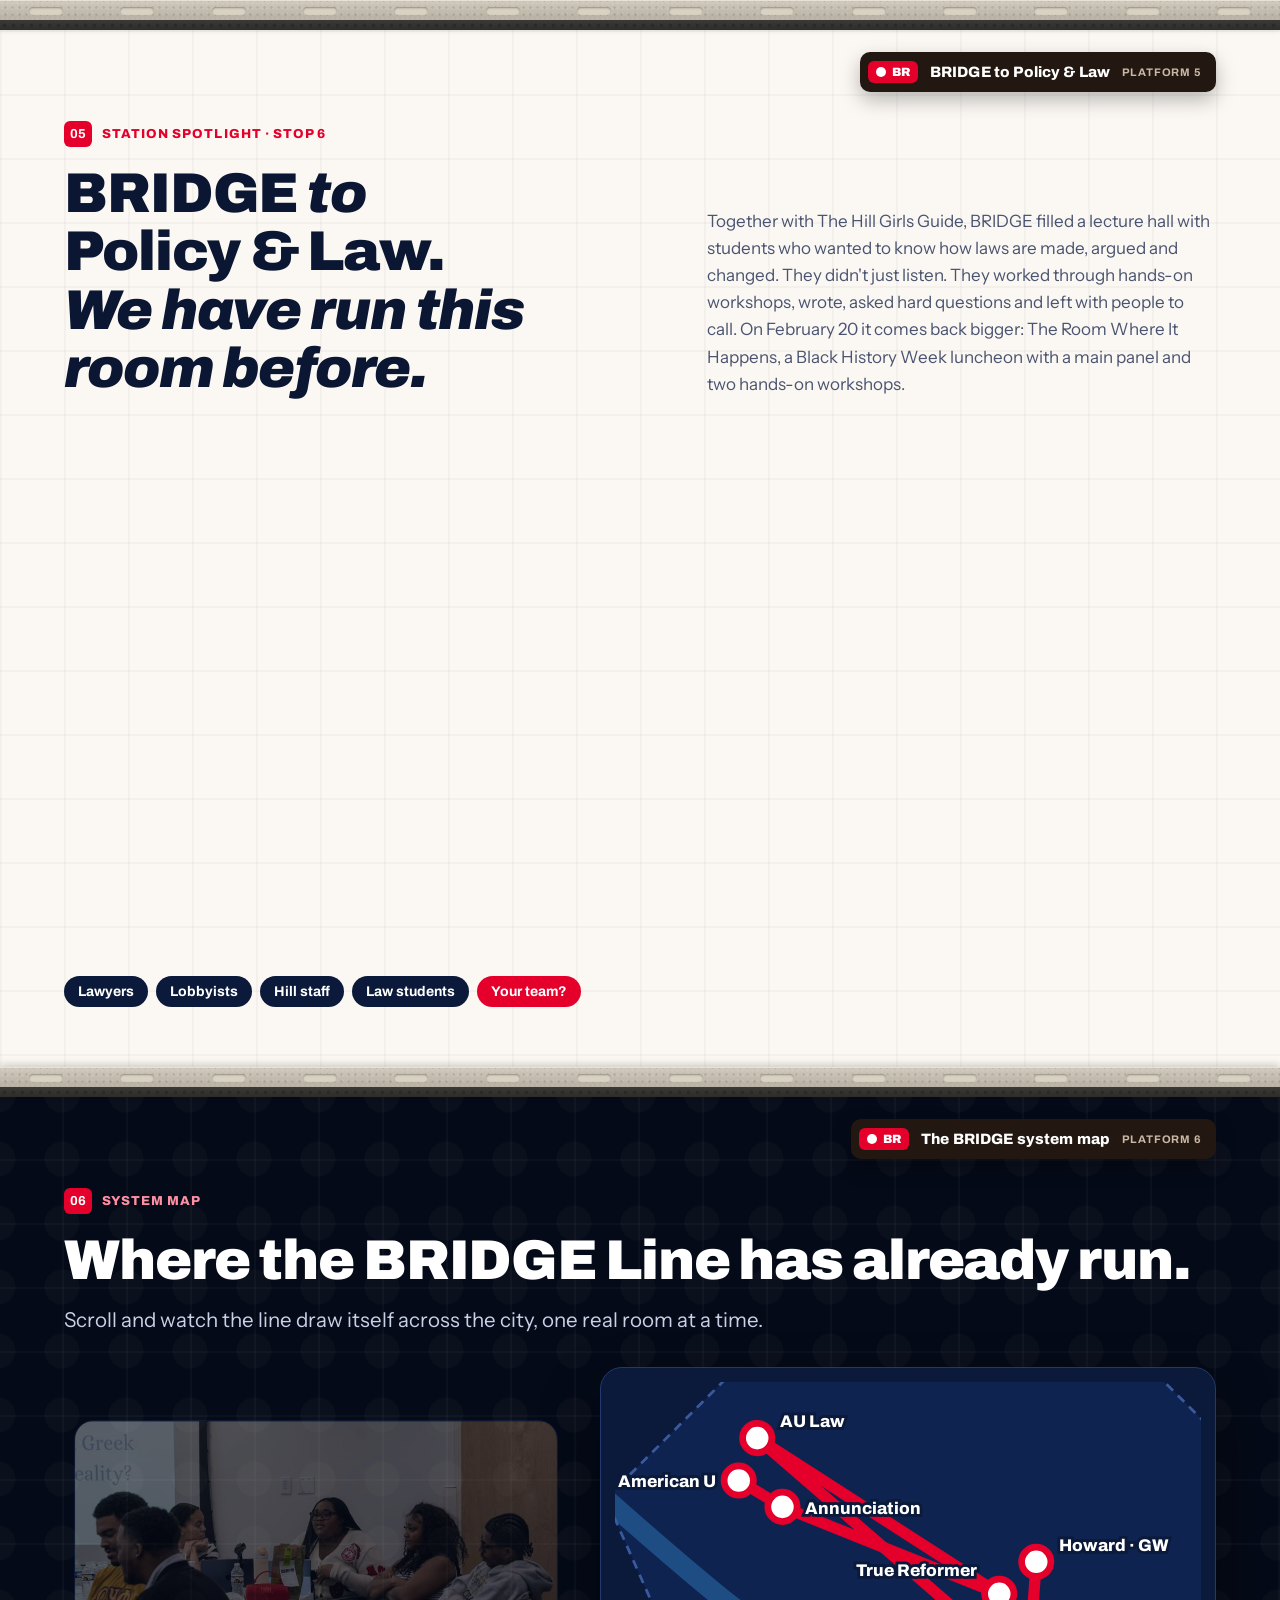
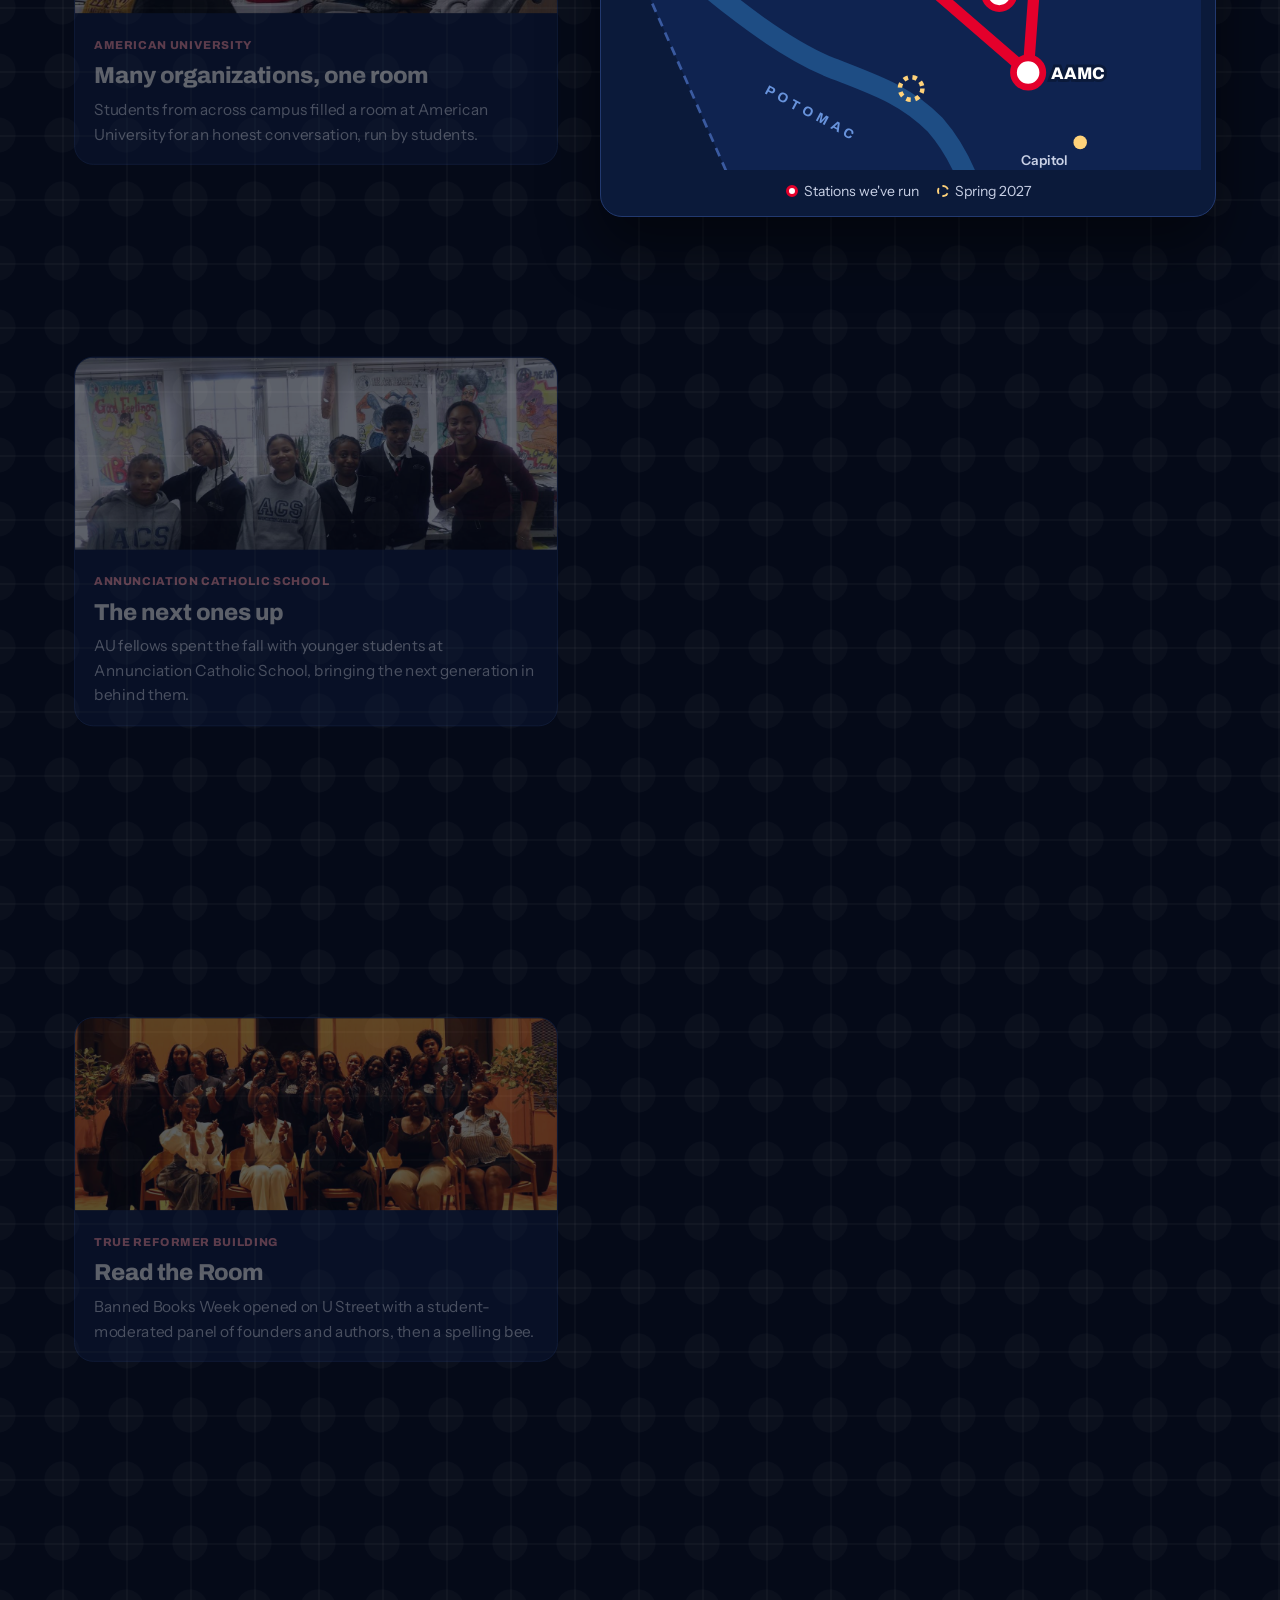
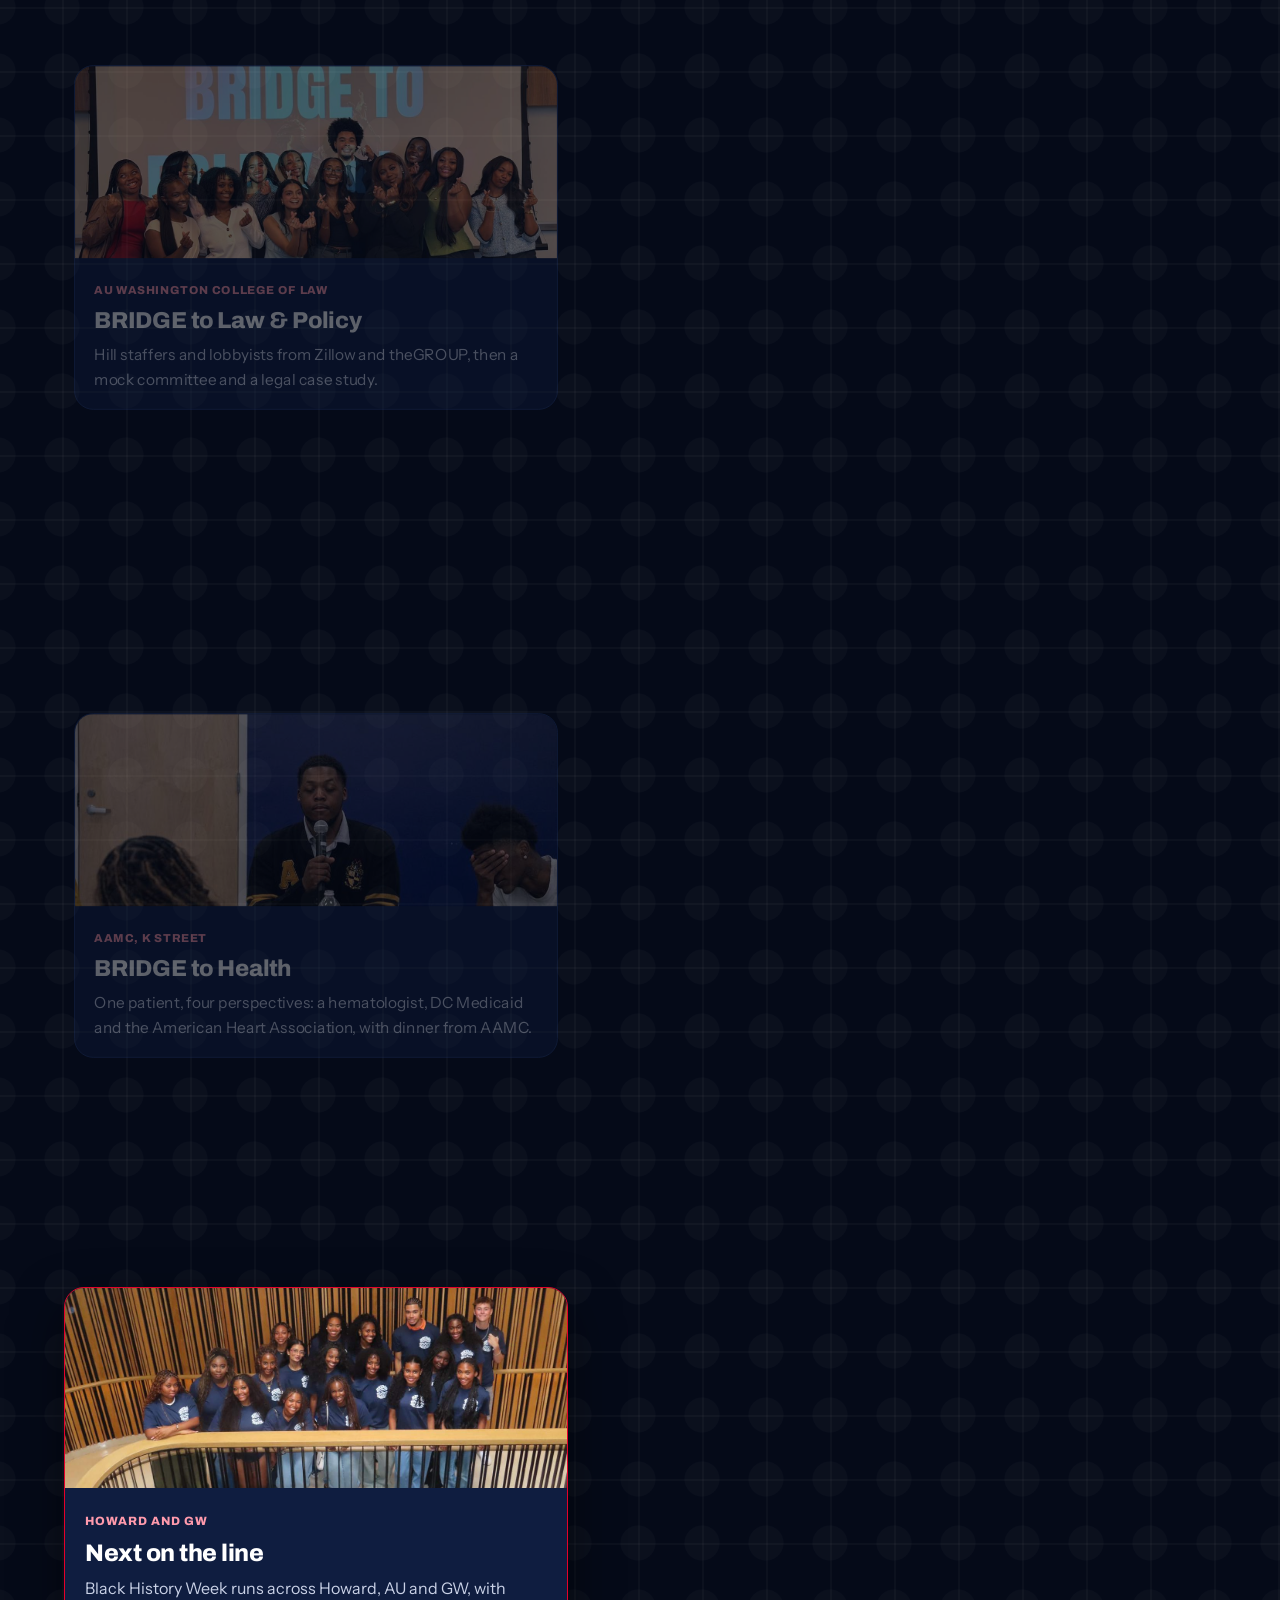
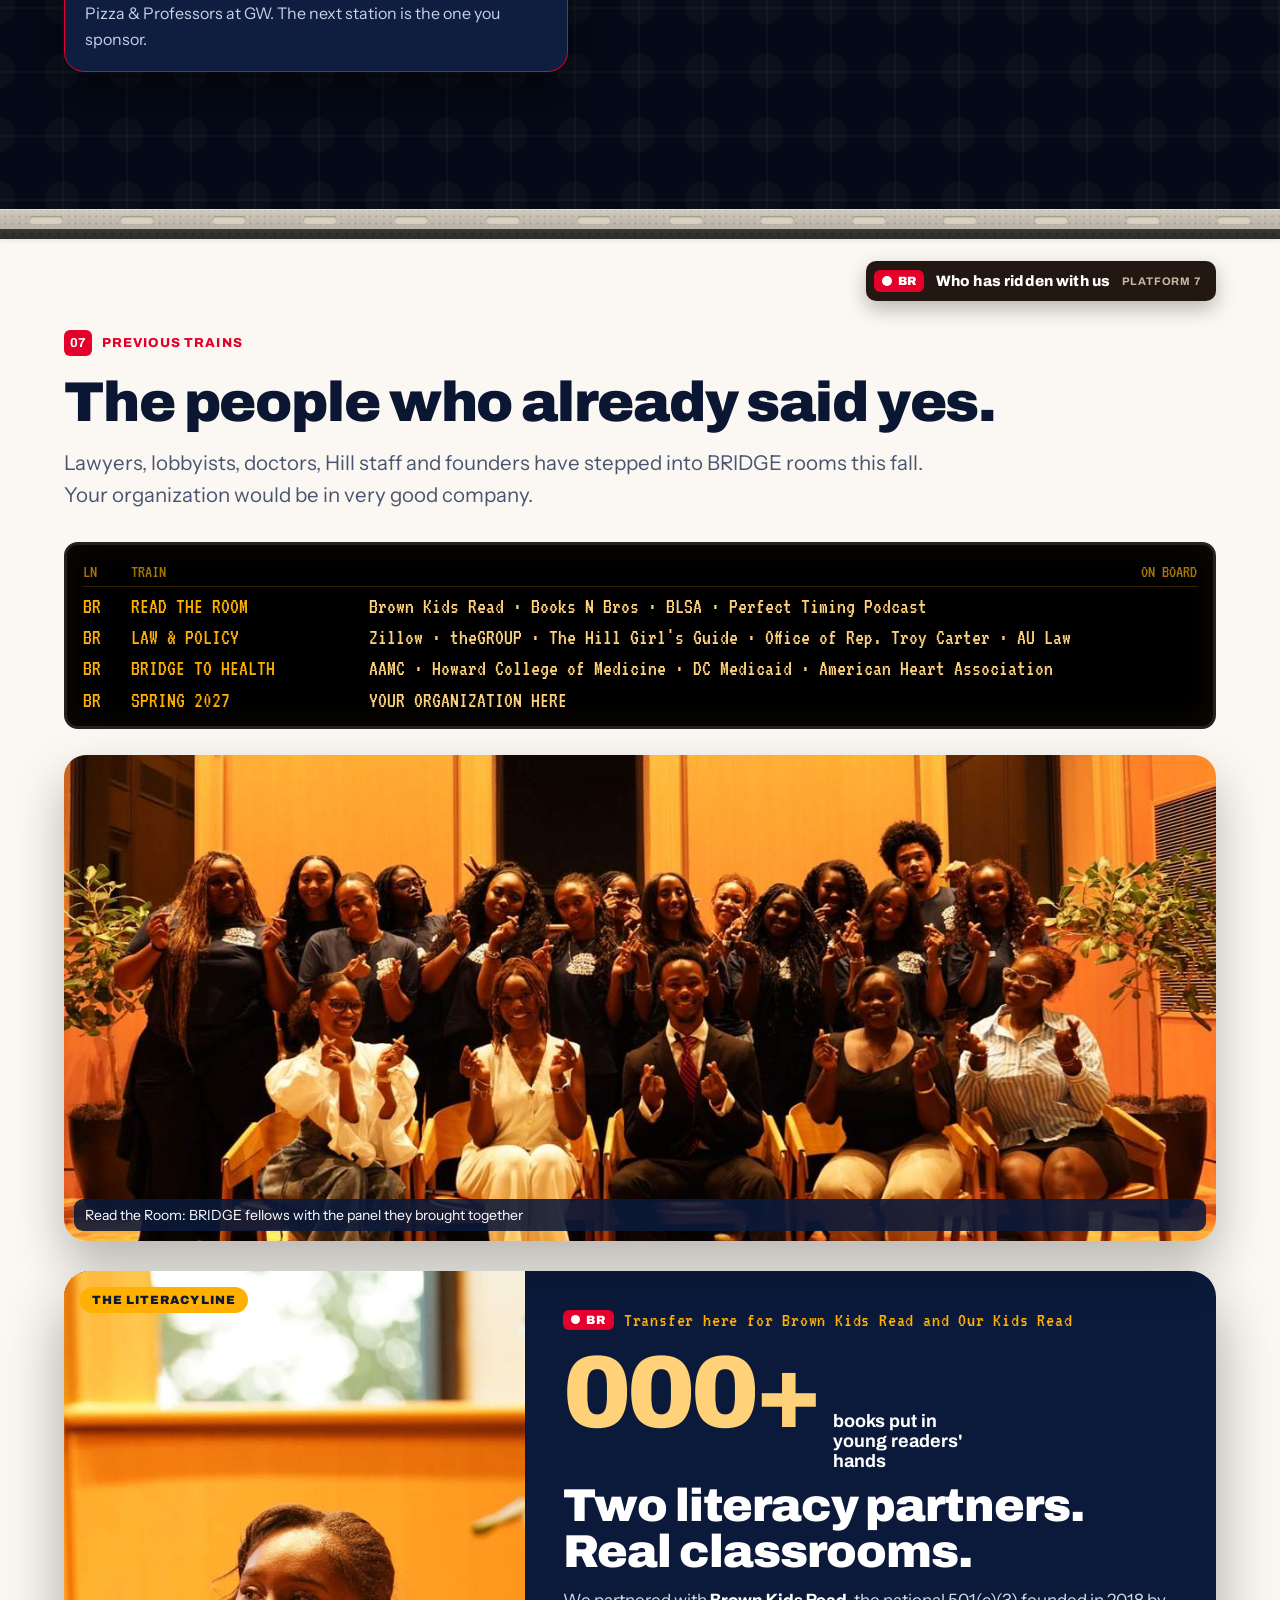
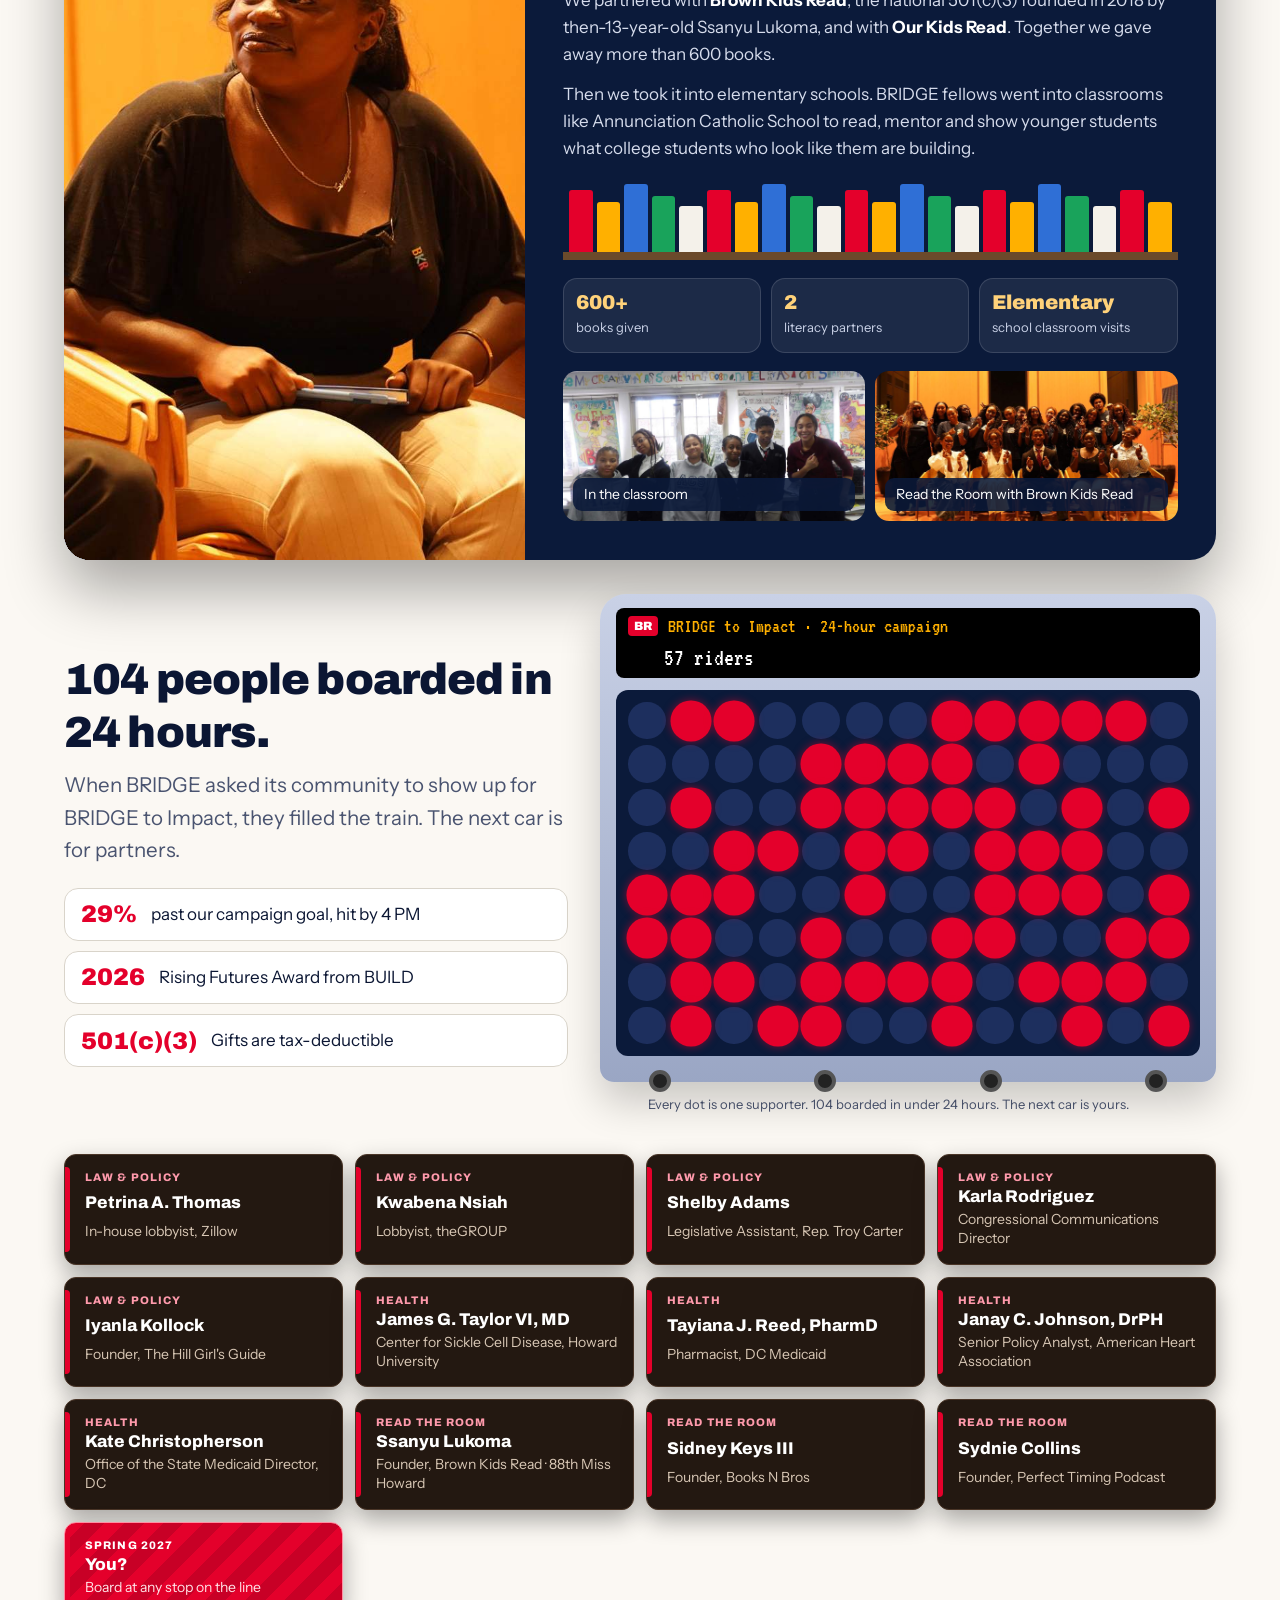
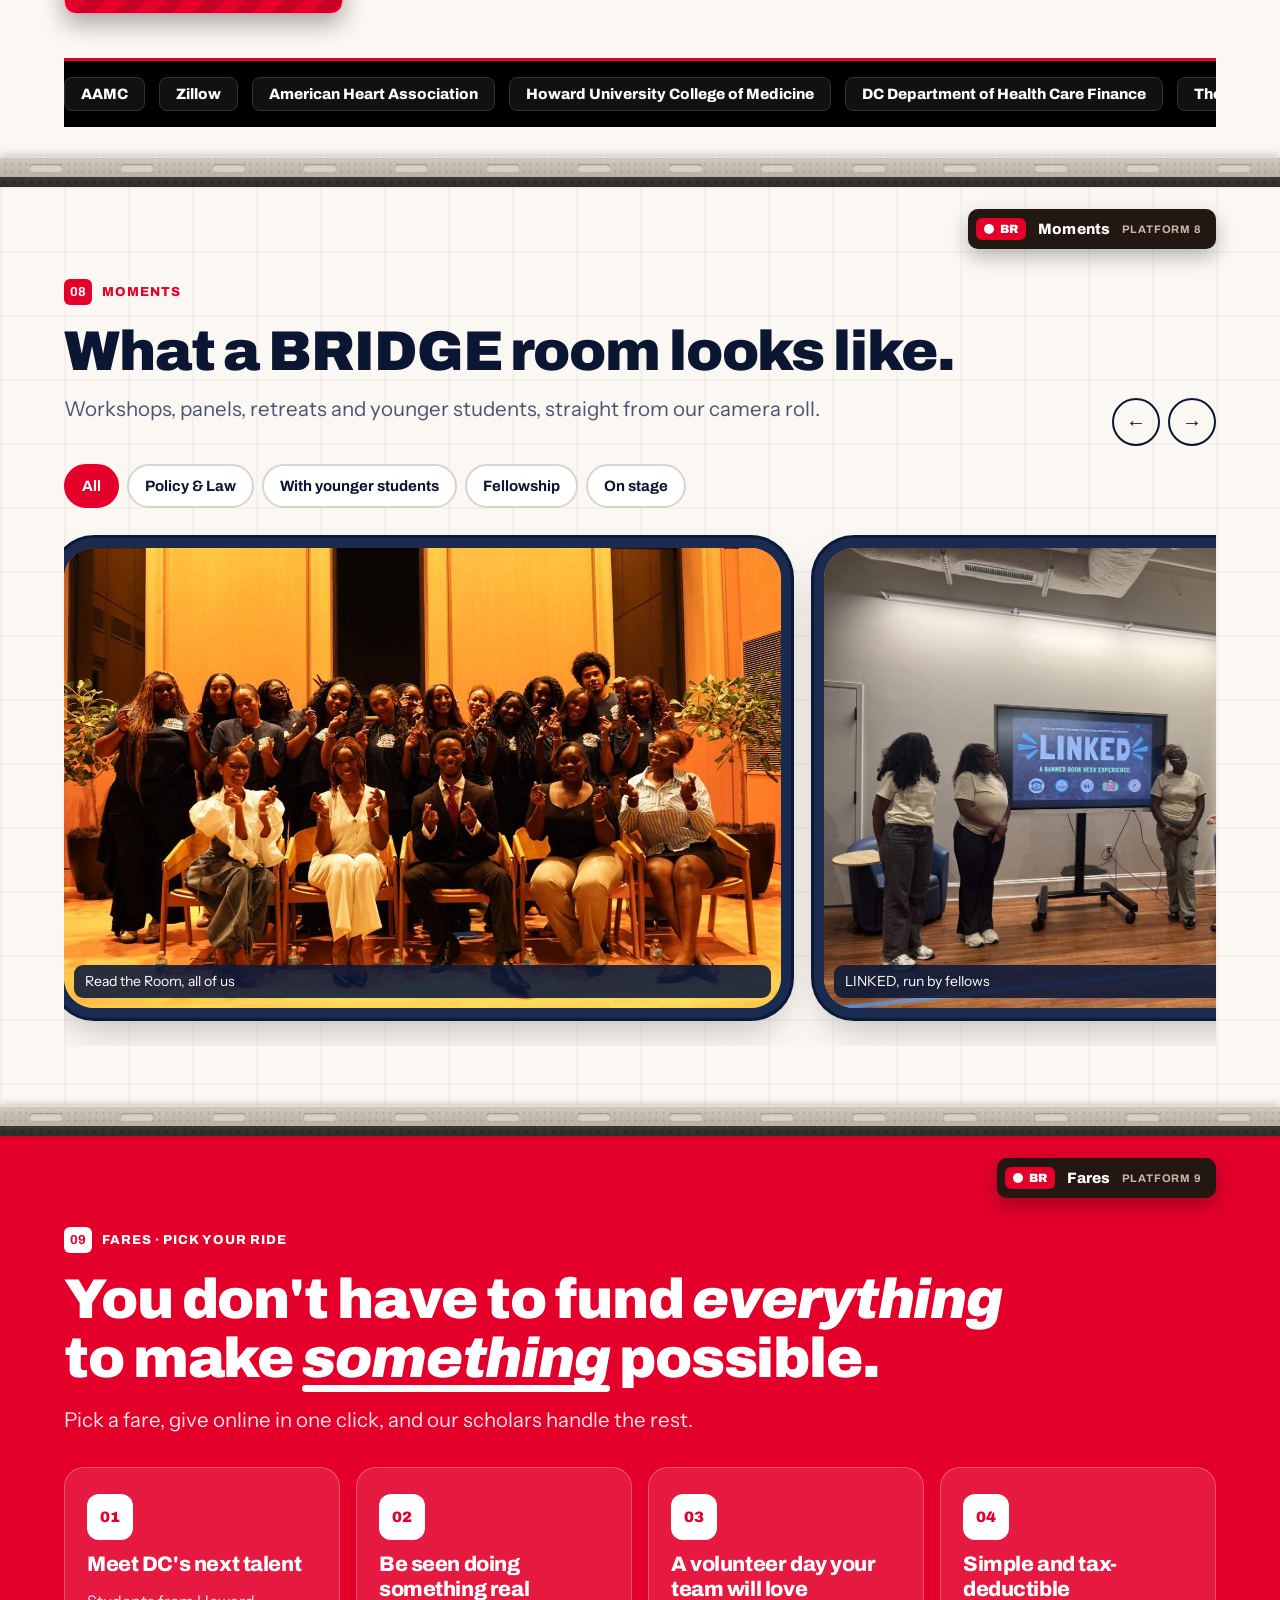
==== commit c47ecf90: "Add files via upload" ====
--- a/index.html
+++ b/index.html
@@ -827,7 +827,7 @@
 <nav>
  <a class="logo" href="#top"><i class="dot"></i><span>BRIDGE<span class="lt"> the District</span></span></a>
  <div class="links"><a href="#different">Why us</a><a href="#season">The line</a><a href="#riders">Who's ridden</a><a href="#partner">Fares</a><a href="#build">Build yours</a></div>
- <a class="give" href="https://www.bridgethedistrict.org/support" target="_blank" rel="noopener">Give</a>
+ <a class="give" href="https://givebutter.com/ride-the-bridge-line-2027-nyda1s" target="_blank" rel="noopener">Give</a>
  <button class="sound" id="sound" aria-pressed="true">Sound on</button>
  <button class="btn" id="present" aria-pressed="false">Present</button>
 </nav>
@@ -1104,10 +1104,10 @@
    <div class="perk"><i>04</i><h3>Simple and tax-deductible</h3><p>BRIDGE is a 501(c)(3). One click to give.</p></div>
   </div>
   <div class="fares f4">
-   <div class="fare"><div class="card">Single trip</div><div class="price">$250</div><h3>Station Supporter</h3><p>Back one stop on the line and keep its doors open.</p><ul><li>You pick the stop</li><li>A thank-you from the scholars who ran it</li><li>Photos from the day</li></ul><div class="farebtns"><a class="btn solid give-amt" data-amt="$250" href="https://www.bridgethedistrict.org/support" target="_blank" rel="noopener">Give $250 online</a><a class="flink" href="mailto:info@bridgethedistrict.org?subject=BRIDGE%20Station%20Supporter%20%24250">or email us first</a></div></div>
-   <div class="fare hot"><span class="tag">Recommended</span><div class="card">Express</div><div class="price">$500</div><h3>Station Partner</h3><p>Your name on one real moment at your stop.</p><ul><li>Everything in Station Supporter</li><li>"Coffee bar by…" or "Lunch presented by…"</li><li>Thanked from the stage at your stop</li><li>A seat in the room to meet the scholars</li></ul><div class="farebtns"><a class="btn solid give-amt" data-amt="$500" href="https://www.bridgethedistrict.org/support" target="_blank" rel="noopener">Give $500 online</a><a class="flink" href="mailto:info@bridgethedistrict.org?subject=BRIDGE%20Station%20Partner%20%24500">or email us first</a></div></div>
-   <div class="fare"><div class="card">Season pass</div><div class="price">$1,000</div><h3>Line Partner</h3><p>Ride the whole spring, January to April.</p><ul><li>Everything in Station Partner</li><li>Recognized at every stop on the line</li><li>Name a moment at the Closing Dinner</li><li>A season recap with photos and outcomes</li></ul><div class="farebtns"><a class="btn solid give-amt" data-amt="$1,000" href="https://www.bridgethedistrict.org/support" target="_blank" rel="noopener">Give $1,000 online</a><a class="flink" href="mailto:info@bridgethedistrict.org?subject=BRIDGE%20Line%20Partner%20%241%2C000">or email us first</a></div></div>
-   <div class="fare gold"><span class="tag">Limited</span><div class="card">Founding Rider</div><div class="price">$2,500</div><h3>Founding Rider</h3><p>One of the first partners to build the BRIDGE Line. Your name stays on the map.</p><ul><li>Everything in Line Partner</li><li>Your name on the 2027 BRIDGE Line map, here and at every event</li><li>First pick of which moment you name</li><li>Speak or host a table at a stop you choose</li></ul><div class="farebtns"><a class="btn solid give-amt" data-amt="$2,500" href="https://www.bridgethedistrict.org/support" target="_blank" rel="noopener">Give $2,500 online</a><a class="flink" href="mailto:info@bridgethedistrict.org?subject=BRIDGE%20Founding%20Rider%20%242%2C500">or email us first</a></div></div>
+   <div class="fare"><div class="card">Single trip</div><div class="price">$250</div><h3>Station Supporter</h3><p>Back one stop on the line and keep its doors open.</p><ul><li>You pick the stop</li><li>A thank-you from the scholars who ran it</li><li>Photos from the day</li></ul><div class="farebtns"><a class="btn solid give-amt" data-amt="$250" href="https://givebutter.com/ride-the-bridge-line-2027-nyda1s" target="_blank" rel="noopener">Give $250 online</a><a class="flink" href="mailto:info@bridgethedistrict.org?subject=BRIDGE%20Station%20Supporter%20%24250">or email us first</a></div></div>
+   <div class="fare hot"><span class="tag">Recommended</span><div class="card">Express</div><div class="price">$500</div><h3>Station Partner</h3><p>Your name on one real moment at your stop.</p><ul><li>Everything in Station Supporter</li><li>"Coffee bar by…" or "Lunch presented by…"</li><li>Thanked from the stage at your stop</li><li>A seat in the room to meet the scholars</li></ul><div class="farebtns"><a class="btn solid give-amt" data-amt="$500" href="https://givebutter.com/ride-the-bridge-line-2027-nyda1s" target="_blank" rel="noopener">Give $500 online</a><a class="flink" href="mailto:info@bridgethedistrict.org?subject=BRIDGE%20Station%20Partner%20%24500">or email us first</a></div></div>
+   <div class="fare"><div class="card">Season pass</div><div class="price">$1,000</div><h3>Line Partner</h3><p>Ride the whole spring, January to April.</p><ul><li>Everything in Station Partner</li><li>Recognized at every stop on the line</li><li>Name a moment at the Closing Dinner</li><li>A season recap with photos and outcomes</li></ul><div class="farebtns"><a class="btn solid give-amt" data-amt="$1,000" href="https://givebutter.com/ride-the-bridge-line-2027-nyda1s" target="_blank" rel="noopener">Give $1,000 online</a><a class="flink" href="mailto:info@bridgethedistrict.org?subject=BRIDGE%20Line%20Partner%20%241%2C000">or email us first</a></div></div>
+   <div class="fare gold"><span class="tag">Limited</span><div class="card">Founding Rider</div><div class="price">$2,500</div><h3>Founding Rider</h3><p>One of the first partners to build the BRIDGE Line. Your name stays on the map.</p><ul><li>Everything in Line Partner</li><li>Your name on the 2027 BRIDGE Line map, here and at every event</li><li>First pick of which moment you name</li><li>Speak or host a table at a stop you choose</li></ul><div class="farebtns"><a class="btn solid give-amt" data-amt="$2,500" href="https://givebutter.com/ride-the-bridge-line-2027-nyda1s" target="_blank" rel="noopener">Give $2,500 online</a><a class="flink" href="mailto:info@bridgethedistrict.org?subject=BRIDGE%20Founding%20Rider%20%242%2C500">or email us first</a></div></div>
   </div>
   <details class="cmp"><summary>Compare every fare side by side</summary>
   <div class="farechart" role="table" aria-label="Fare chart: what each fare includes">
@@ -1158,7 +1158,7 @@
     <div class="mini" id="mini" aria-hidden="true"></div>
     <ul id="tlist"></ul>
     <div class="goal"><div class="k">Spring season goal · $10,000</div><div class="t" style="margin-top:8px"><i id="gbar"></i></div><p id="gtxt">Twenty $500 partners fund the whole line.</p></div>
-    <a class="btn solid" id="payNow" href="https://www.bridgethedistrict.org/support" target="_blank" rel="noopener">Give <span id="payAmt">online</span> now</a>
+    <a class="btn solid" id="payNow" href="https://givebutter.com/ride-the-bridge-line-2027-nyda1s" target="_blank" rel="noopener">Give <span id="payAmt">online</span> now</a>
     <a class="btn" id="send" href="mailto:info@bridgethedistrict.org" style="margin-top:10px">Send this plan to BRIDGE</a>
     <p class="tnote">Give opens our secure support page: choose <b>Other</b> and enter your total. Or send the plan first and we'll follow up.</p>
    </div>
@@ -1177,7 +1177,7 @@
    <details><summary>Can we give something other than money?</summary><p>Absolutely. Food, books, space, transportation, printing, photo and video, supplies and prizes all keep a stop running.</p></details>
    <details><summary>Do we have to attend the event?</summary><p>No, but you're welcome. Many partners like to send someone to speak, mentor or just meet the scholars.</p></details>
    <details><summary>Can we choose which event we support?</summary><p>Yes. Pick any stop on the line, or take the season pass and ride them all.</p></details>
-   <details><summary>How fast can we get started?</summary><p>Right now. Give at <a href="https://www.bridgethedistrict.org/support" target="_blank" rel="noopener">bridgethedistrict.org/support</a> (one time, monthly or yearly), then email info@bridgethedistrict.org which stop you want to back. Prefer to talk first? Send the email and we'll reply with the details for your stop.</p></details>
+   <details><summary>How fast can we get started?</summary><p>Right now. Give at <a href="https://givebutter.com/ride-the-bridge-line-2027-nyda1s" target="_blank" rel="noopener">our Givebutter page</a> (any amount, card, bank or check), then email info@bridgethedistrict.org which stop you want to back. Prefer to talk first? Send the email and we'll reply with the details for your stop.</p></details>
   </div>
  </div>
 </section>
@@ -1190,7 +1190,7 @@
   <h2>Come into<br><em>the room.</em></h2>
   <p class="lede">Our ask: help us raise <b style="color:#fff">$10,000</b> to run the whole spring line. Don't just put your logo on BRIDGE. Help build the experience.</p>
   <div class="contact">
-   <a class="btn solid" href="https://www.bridgethedistrict.org/support" target="_blank" rel="noopener">Give now</a>
+   <a class="btn solid" href="https://givebutter.com/ride-the-bridge-line-2027-nyda1s" target="_blank" rel="noopener">Give now</a>
    <a class="btn solid" href="mailto:info@bridgethedistrict.org?subject=Partnering%20with%20BRIDGE%202027">Email info@bridgethedistrict.org</a>
    <button class="btn" id="copy">Copy email</button>
   </div>
@@ -1208,7 +1208,7 @@
   <ol class="steps">
    <li id="stepPdf"><span class="sn">1</span><div><b>Download your plan</b><p>A one-page PDF of the stops and amounts you picked.</p><button class="btn solid" id="dlPdf">Download PDF</button><small id="dlMsg" aria-live="polite"></small></div></li>
    <li id="stepMail"><span class="sn" id="snMail">2</span><div><b>Open your email in the browser</b><p>We fill in the address, subject and message for you.</p><div class="mbtns"><a class="btn solid" id="mGmail" target="_blank" rel="noopener">Open in Gmail</a><a class="btn" id="mOutlook" target="_blank" rel="noopener">Open in Outlook</a><a class="btn" id="mApp">Email app</a><button class="btn" id="mCopy">Copy address</button></div></div></li>
-   <li id="stepAttach"><span class="sn">3</span><div><b>Attach the PDF and press send</b><p>Click the paperclip in your email, choose <em>BRIDGE-2027-partner-plan.pdf</em> from your Downloads, and send.</p><a class="btn solid" href="https://www.bridgethedistrict.org/support" target="_blank" rel="noopener">Ready to give? Open the support page</a></div></li>
+   <li id="stepAttach"><span class="sn">3</span><div><b>Attach the PDF and press send</b><p>Click the paperclip in your email, choose <em>BRIDGE-2027-partner-plan.pdf</em> from your Downloads, and send.</p><a class="btn solid" href="https://givebutter.com/ride-the-bridge-line-2027-nyda1s" target="_blank" rel="noopener">Ready to give? Open the support page</a></div></li>
   </ol>
  </div>
 </div>
@@ -1222,7 +1222,7 @@
 scrollTo(0,0);addEventListener('load',()=>scrollTo(0,0));addEventListener('pageshow',()=>scrollTo(0,0));
 {
 /* giving link: swap GIVE for a Givebutter campaign link and set PREFILL to true to pre-fill amounts */
-const GIVE='https://www.bridgethedistrict.org/support',PREFILL=false;
+const GIVE='https://givebutter.com/ride-the-bridge-line-2027-nyda1s',PREFILL=true;
 const giveUrl=n=>PREFILL&&n?GIVE+(GIVE.includes('?')?'&':'?')+'amount='+n:GIVE;
 
 const stops=[
@@ -1470,7 +1470,7 @@
  txt(56,y-17,13,'F2','Total');txt(420,y-19,22,'F2','$'+plan.total.toLocaleString(),'0.894 0 0.169');y-=60;
  if(plan.perks.length){txt(40,y,14,'F2','What you unlocked');y-=22;plan.perks.forEach(pk=>{txt(46,y,12,'F1','-  '+pk);y-=18});y-=10}
  txt(40,y,14,'F2','Finish in three steps');y-=22;
- ['1. Attach this PDF to an email to info@bridgethedistrict.org.','2. Add anything you want us to know: a contact person, timing, or questions.','3. Give at bridgethedistrict.org/support (choose Other, enter your total), or wait for our reply with a payment link and the details for your stop.'].forEach(st=>{txt(46,y,12,'F1',st);y-=18});
+ ['1. Attach this PDF to an email to info@bridgethedistrict.org.','2. Add anything you want us to know: a contact person, timing, or questions.','3. Give online at givebutter.com/ride-the-bridge-line-2027-nyda1s (choose Other, enter your total), pay by check, or wait for our reply with a payment link and the details for your stop.'].forEach(st=>{txt(46,y,12,'F1',st);y-=18});
  y-=16;wrap('BRIDGE the District is a student-led 501(c)(3) public charity in Washington, DC. Gifts are tax-deductible as allowed by law. Spring 2027 goal: $10,000 to run the whole line.',92).forEach(ln=>{txt(40,y,10,'F1',ln,'0.29 0.33 0.44');y-=14});
  ops.push('0.894 0 0.169 rg 0 0 612 18 re f');txt(40,28,9,'F1','info@bridgethedistrict.org  -  bridgethedistrict.org','0.29 0.33 0.44');
  const stream=ops.join('\n');
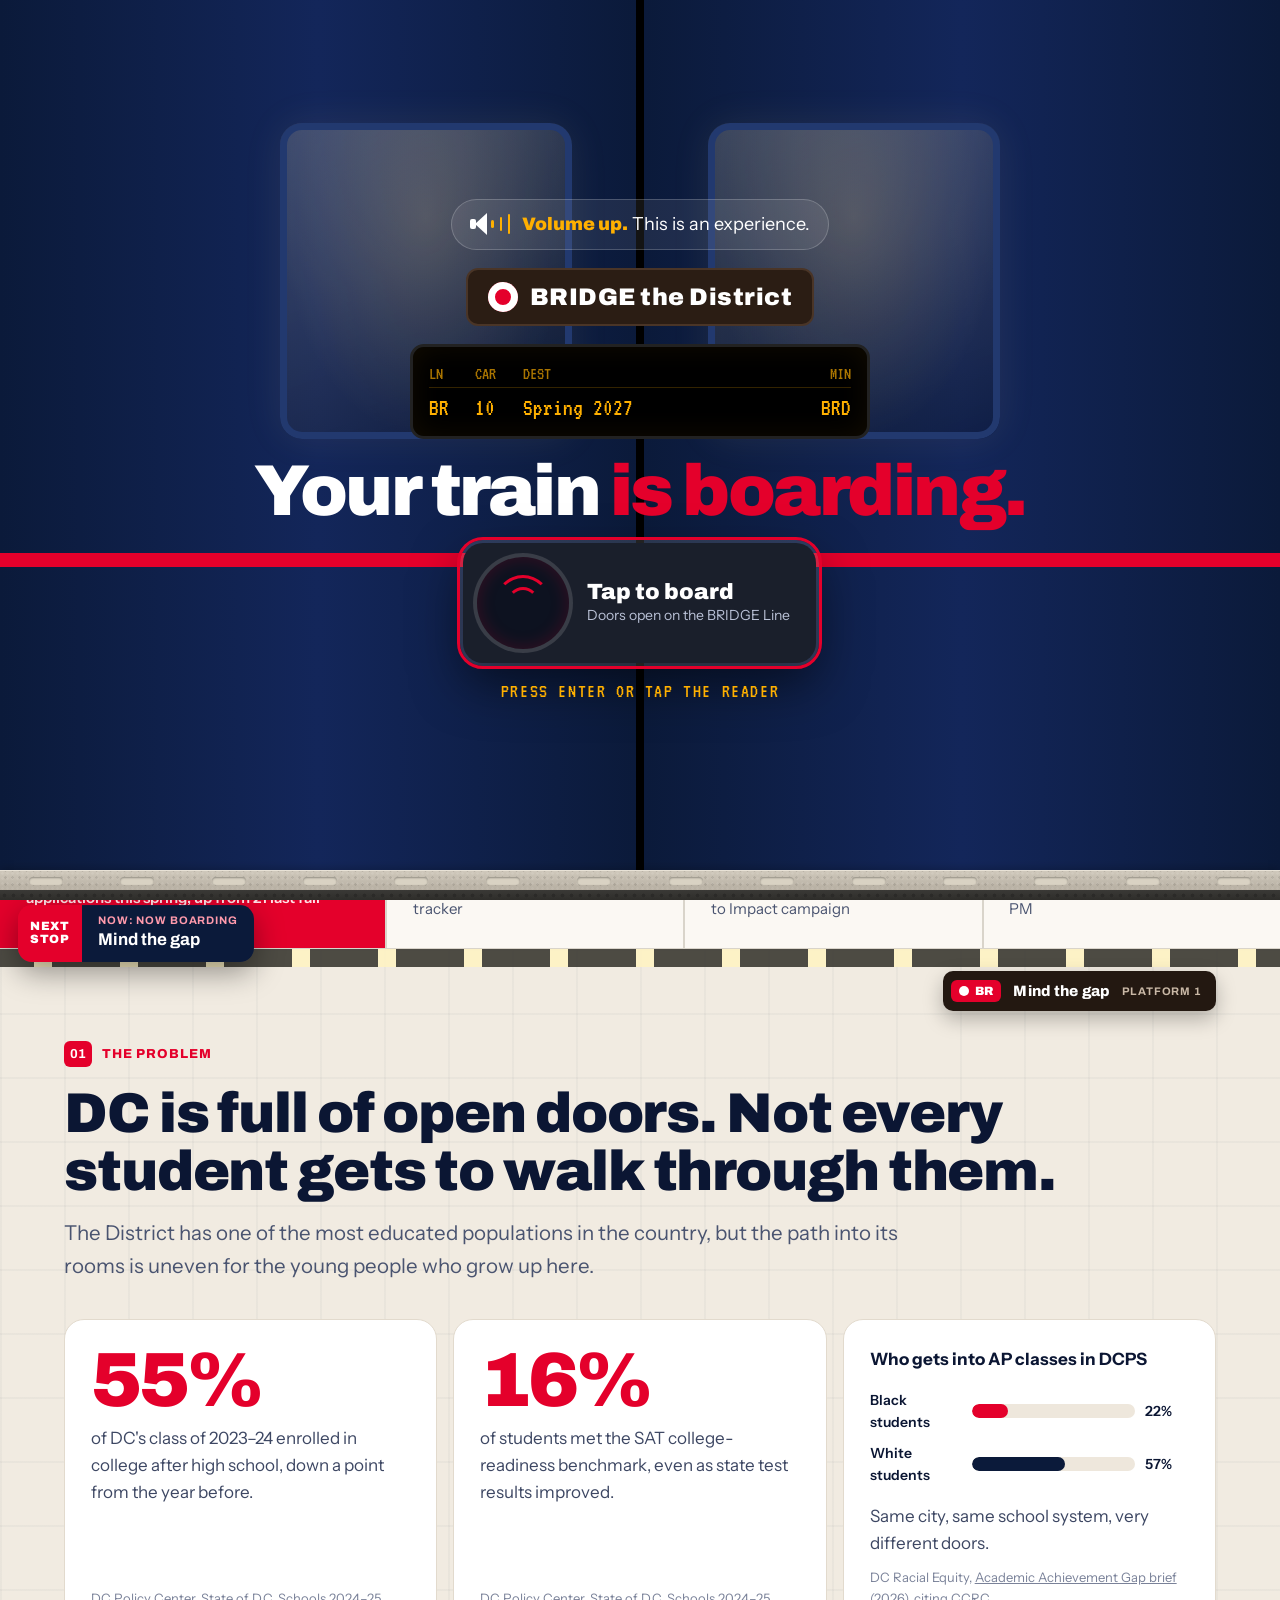
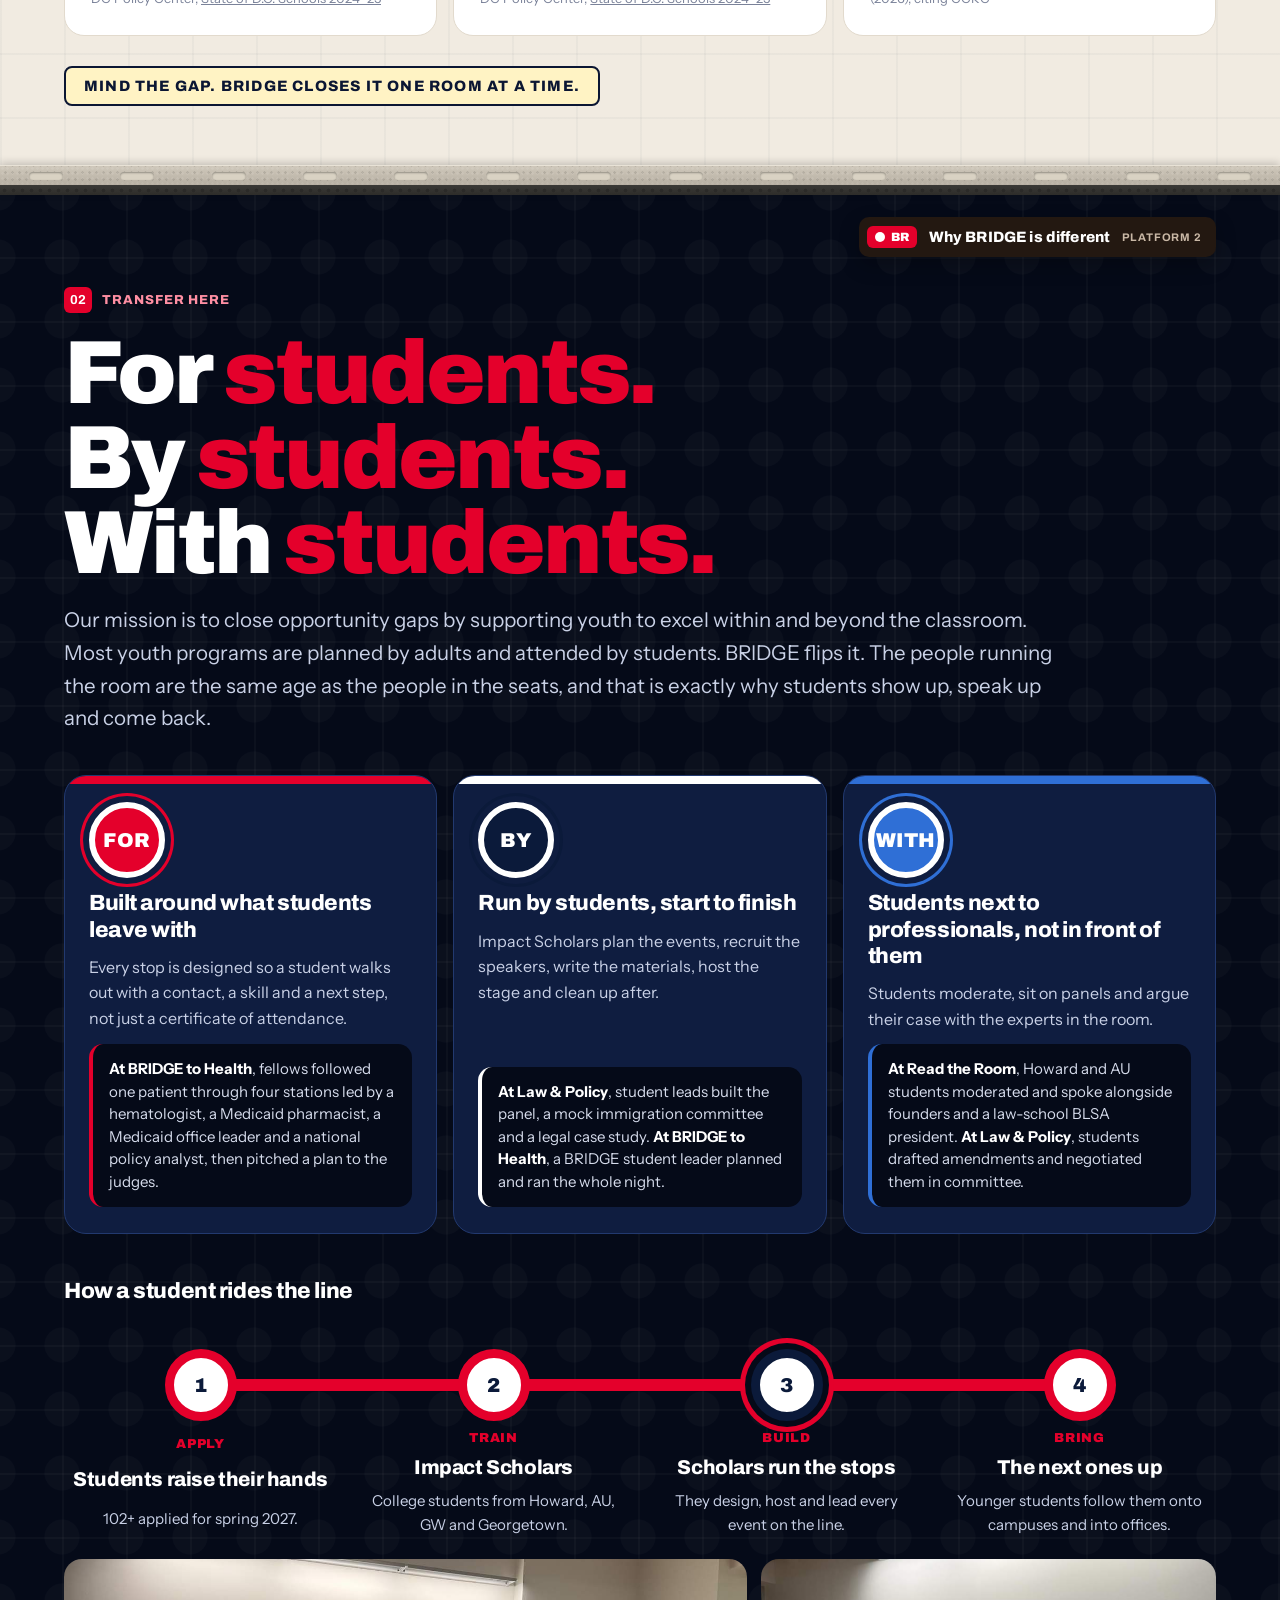
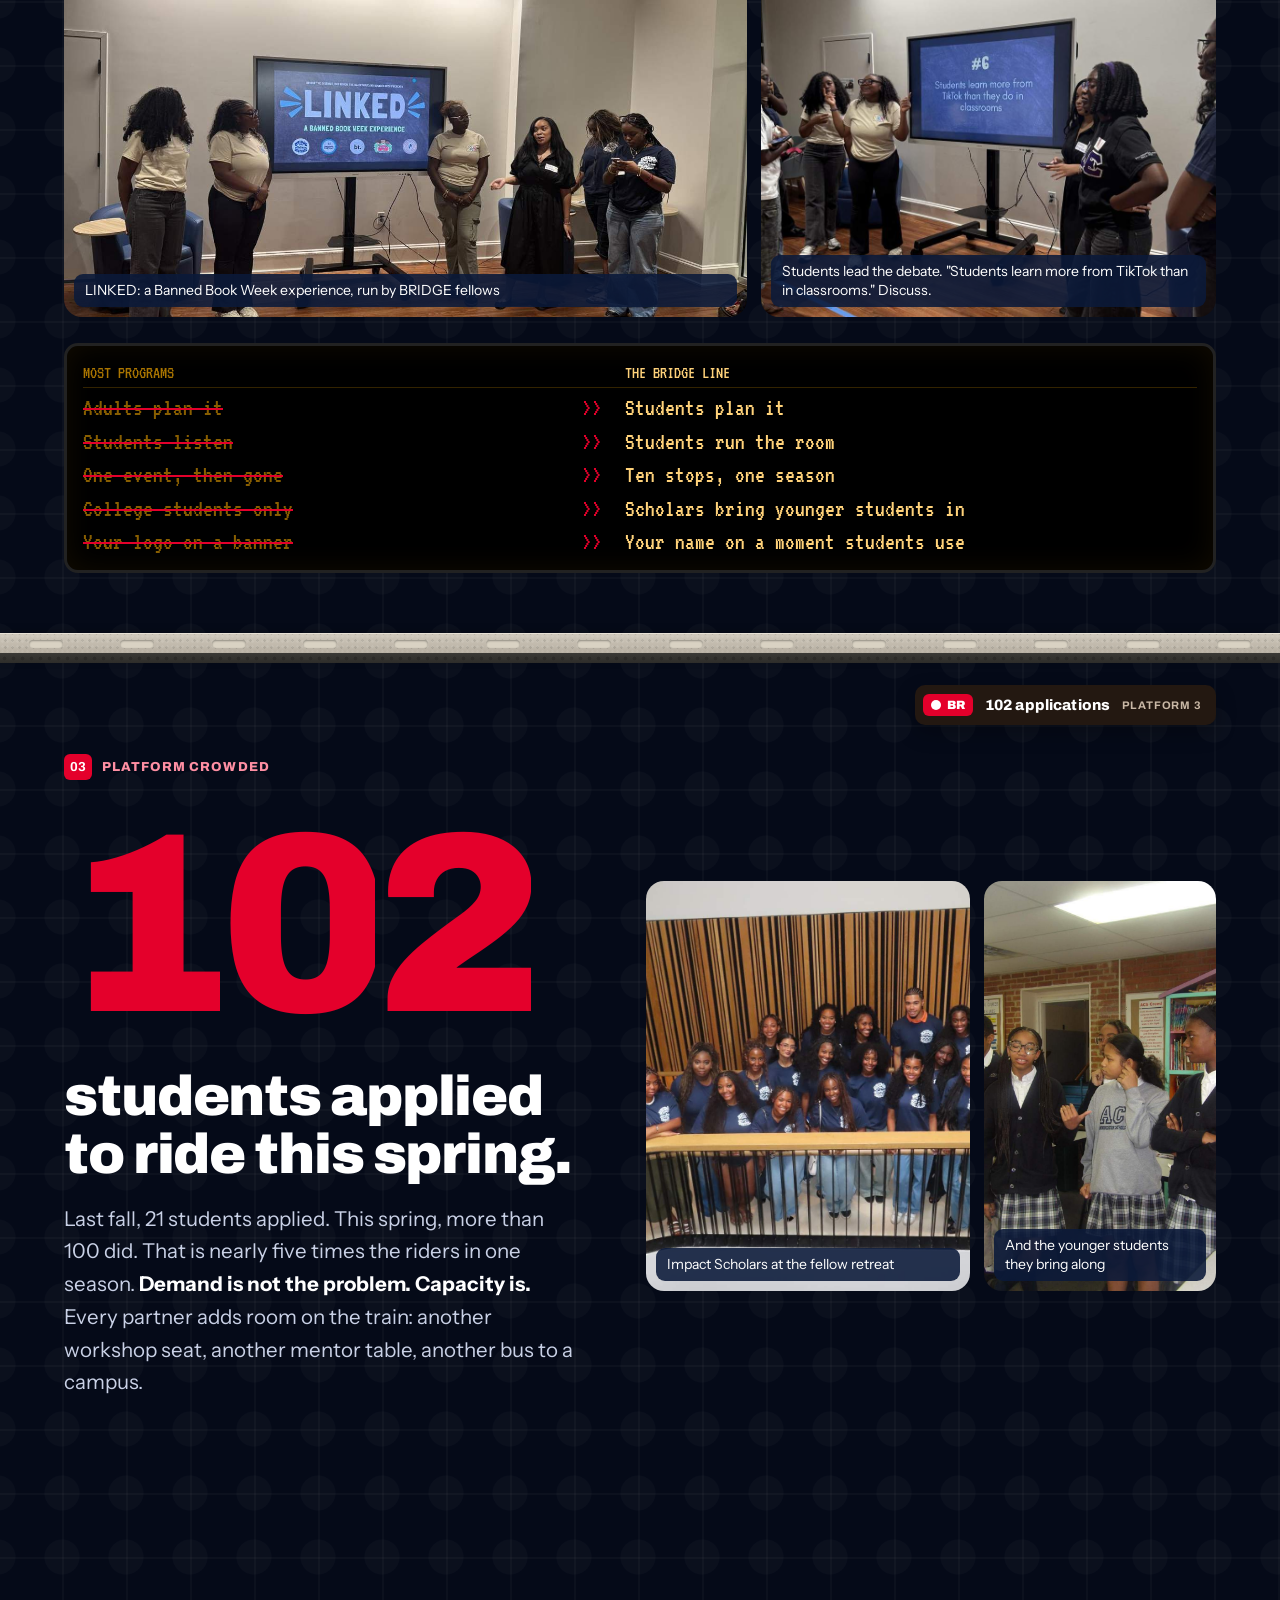
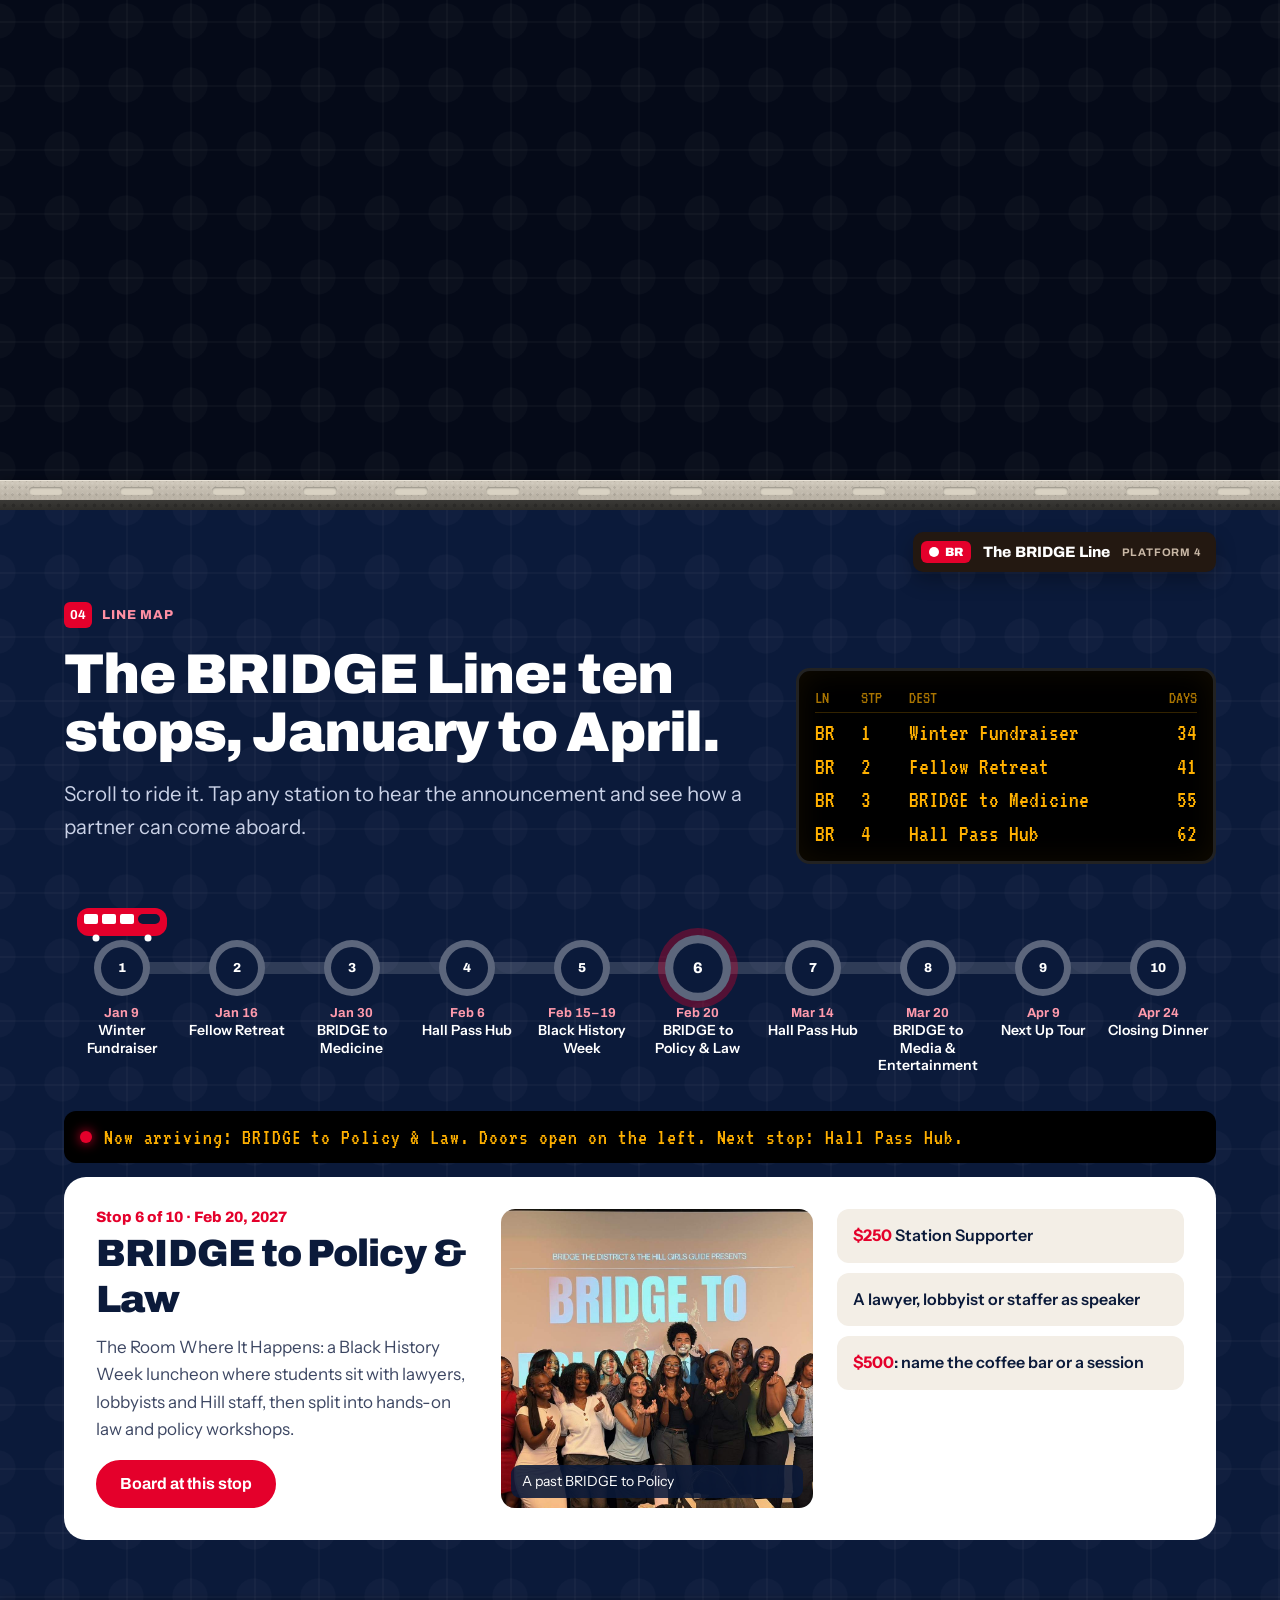
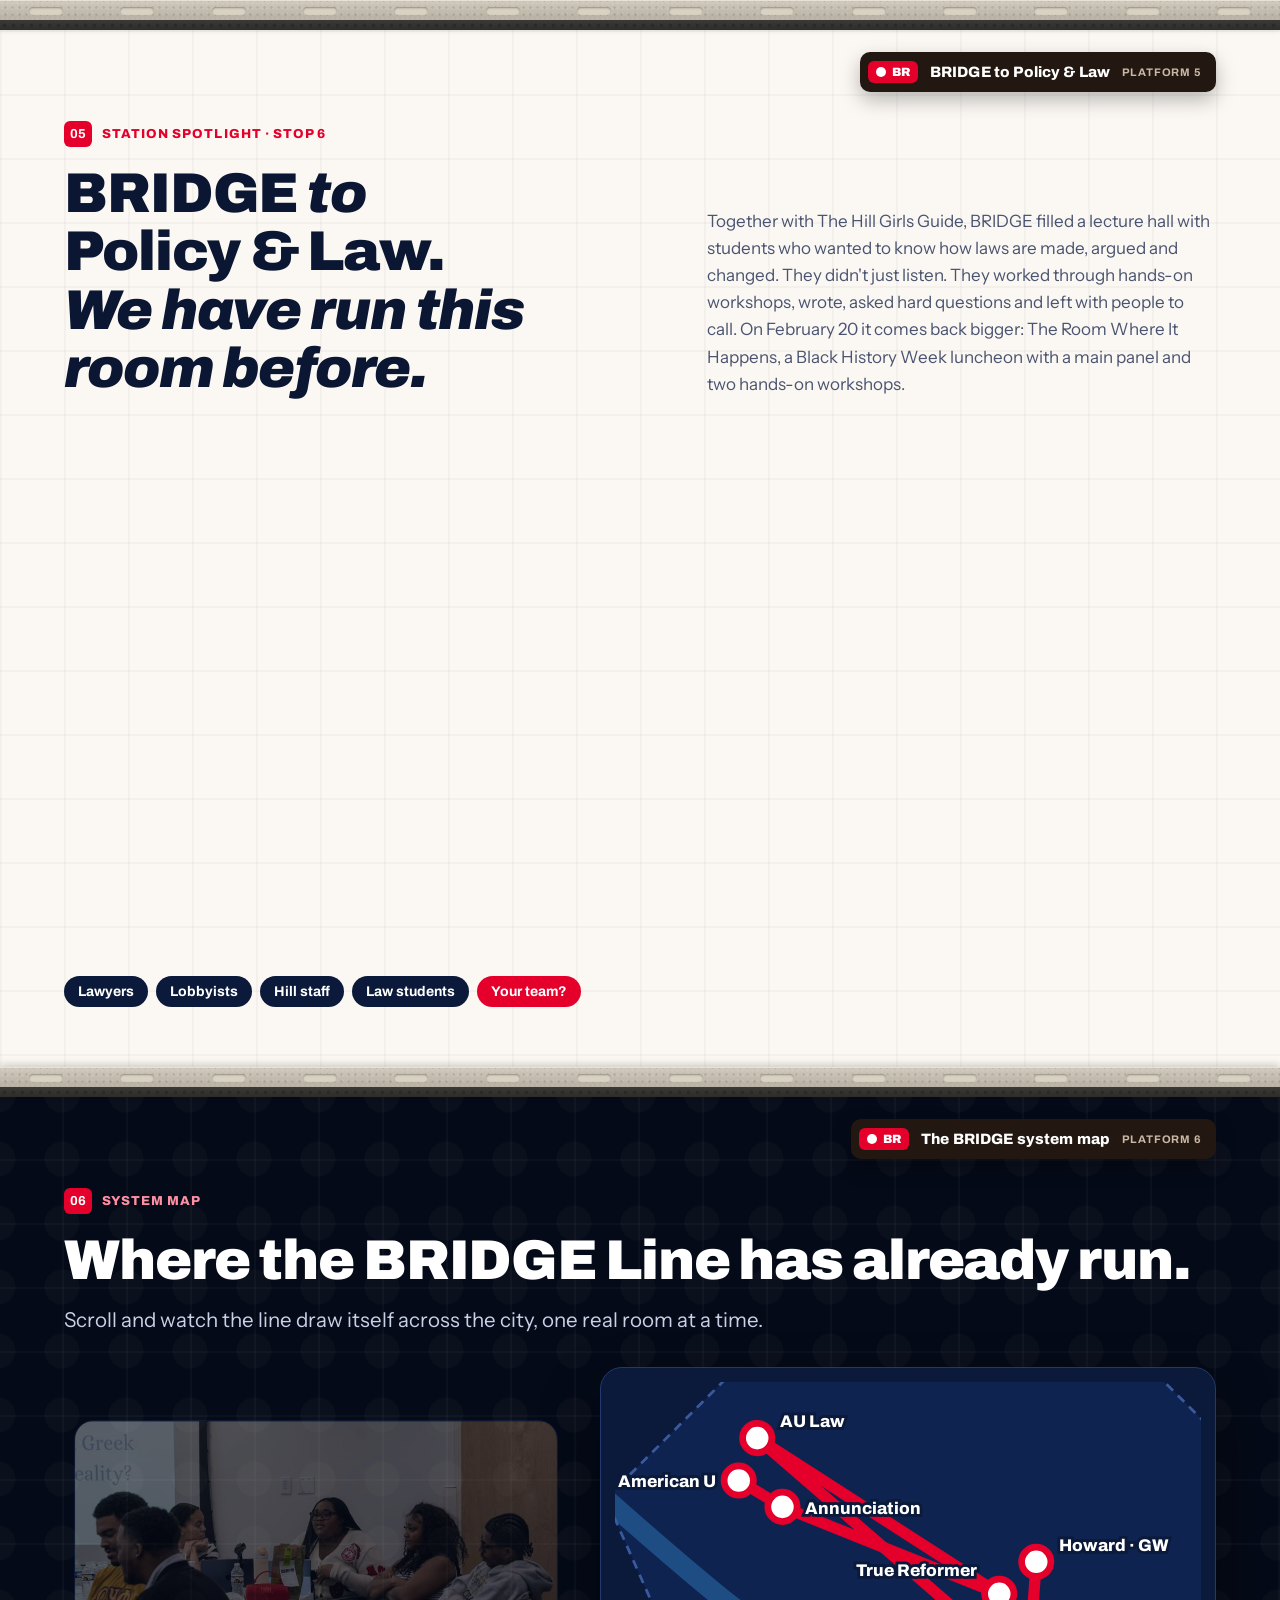
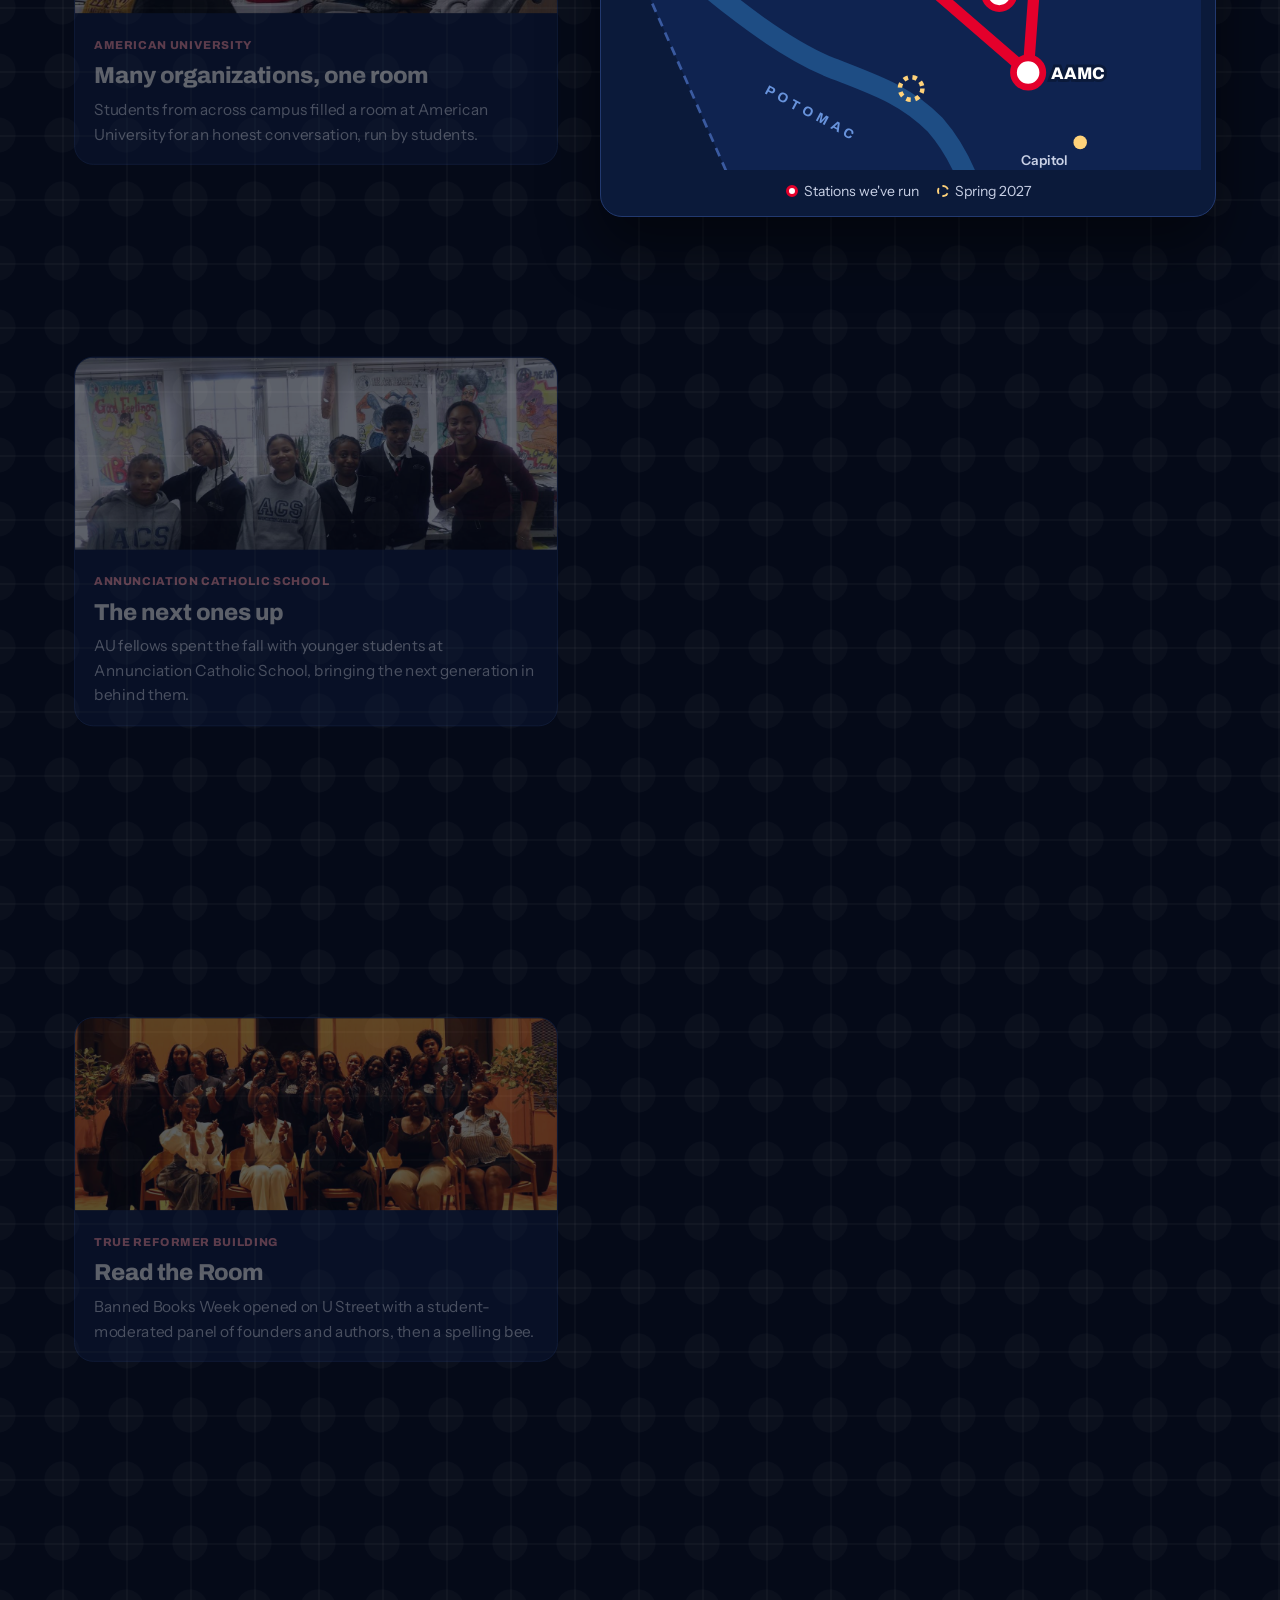
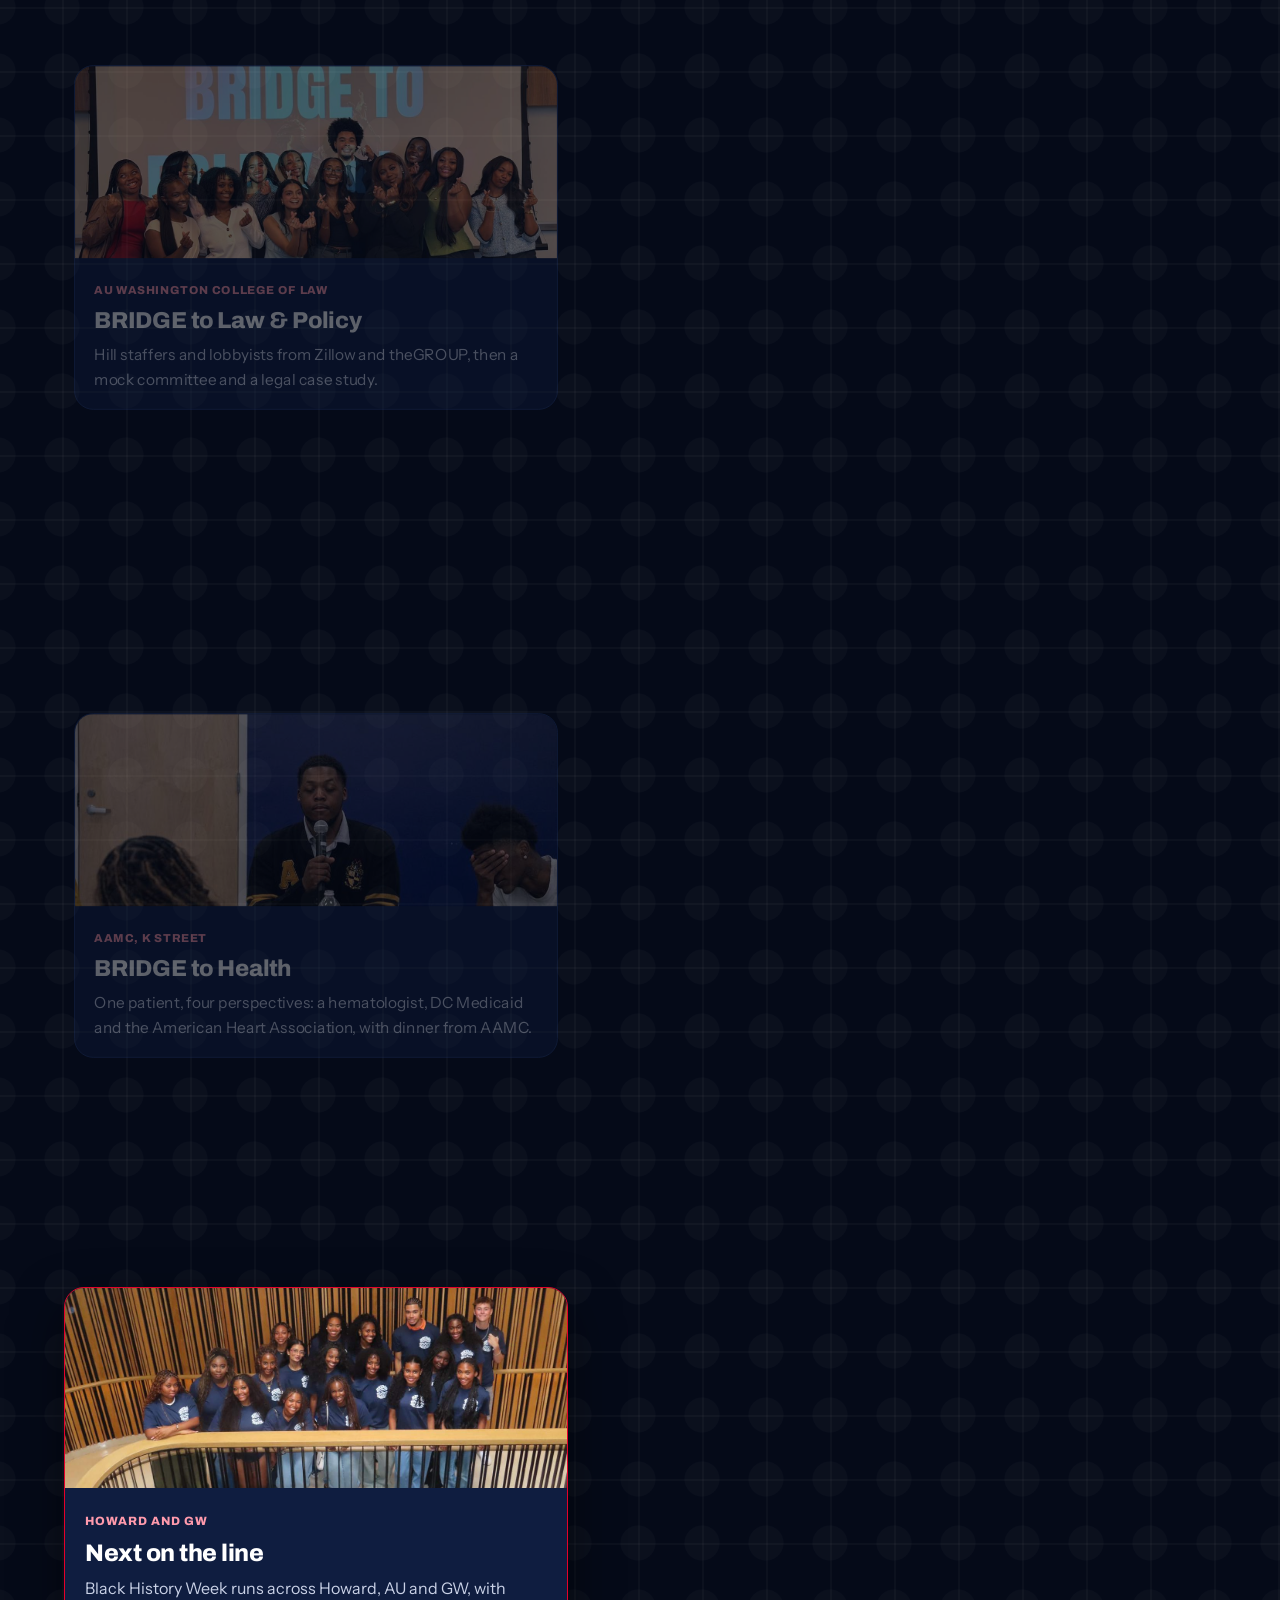
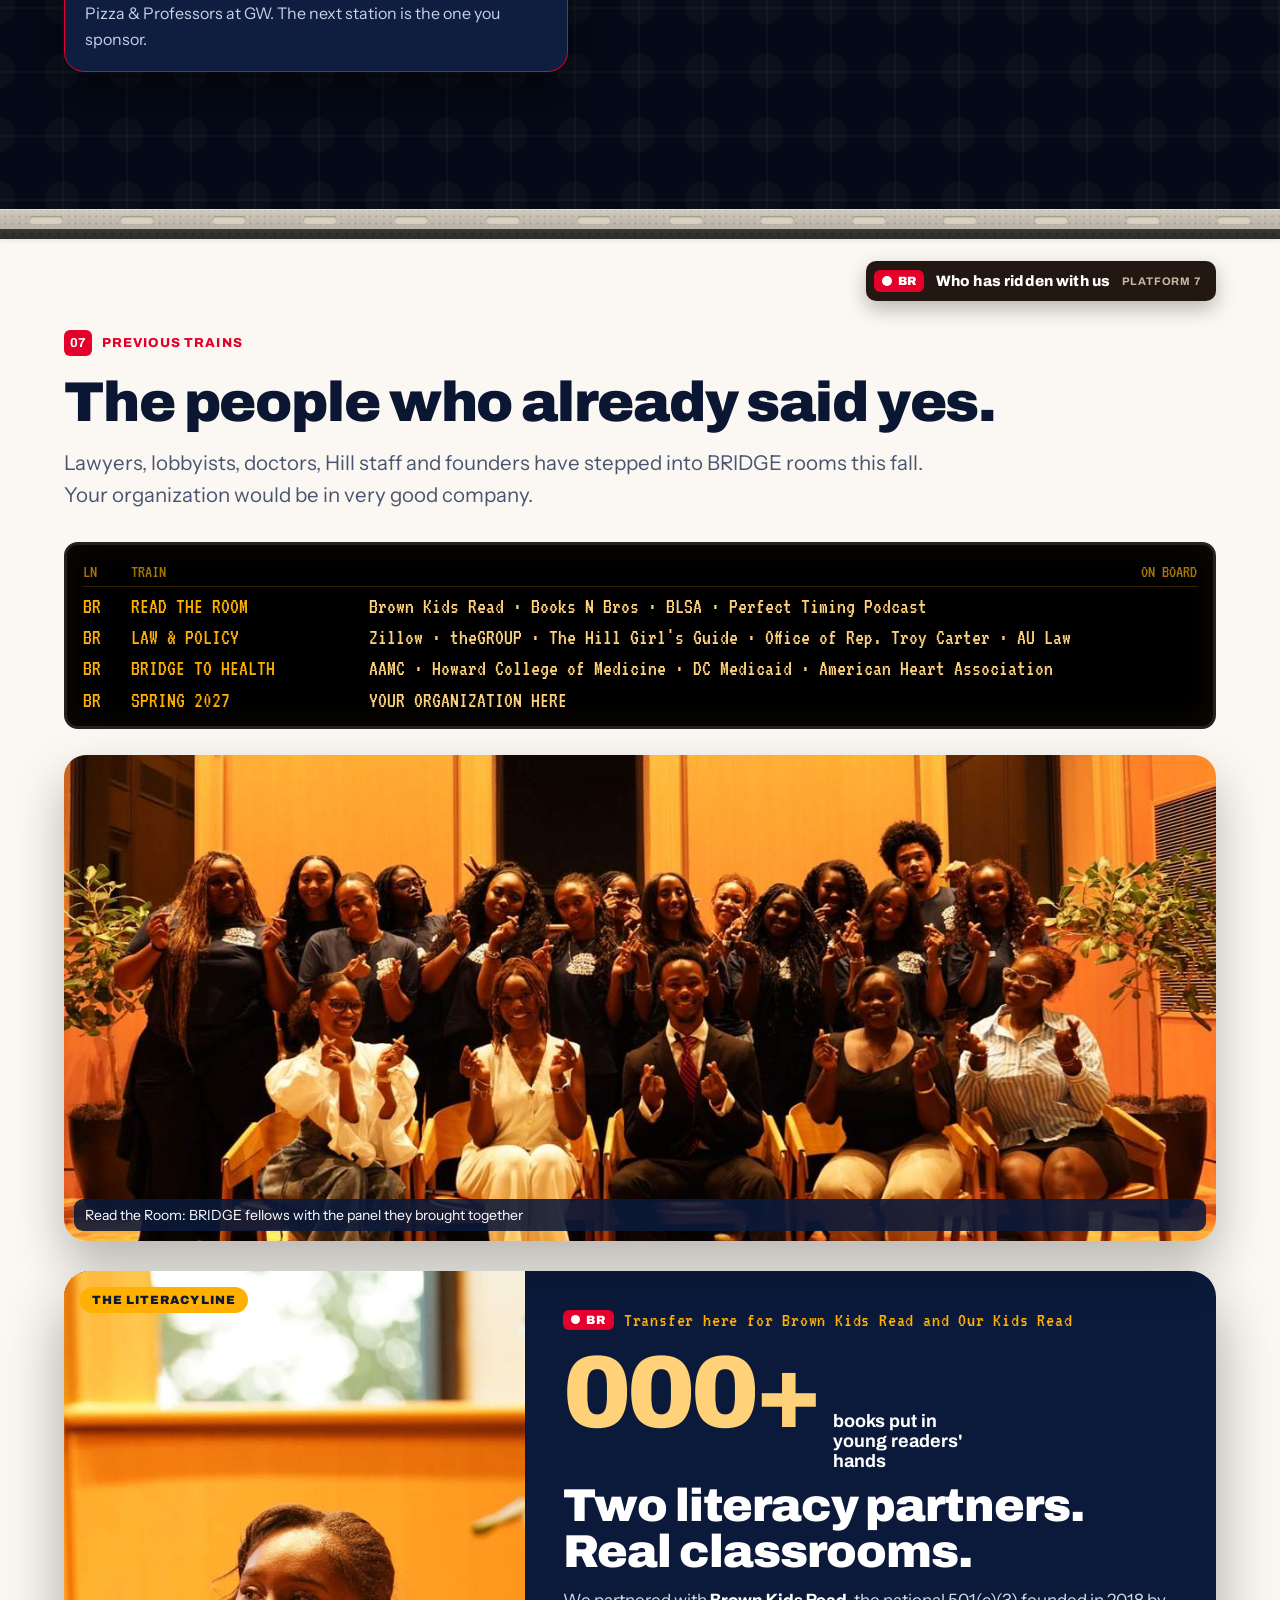
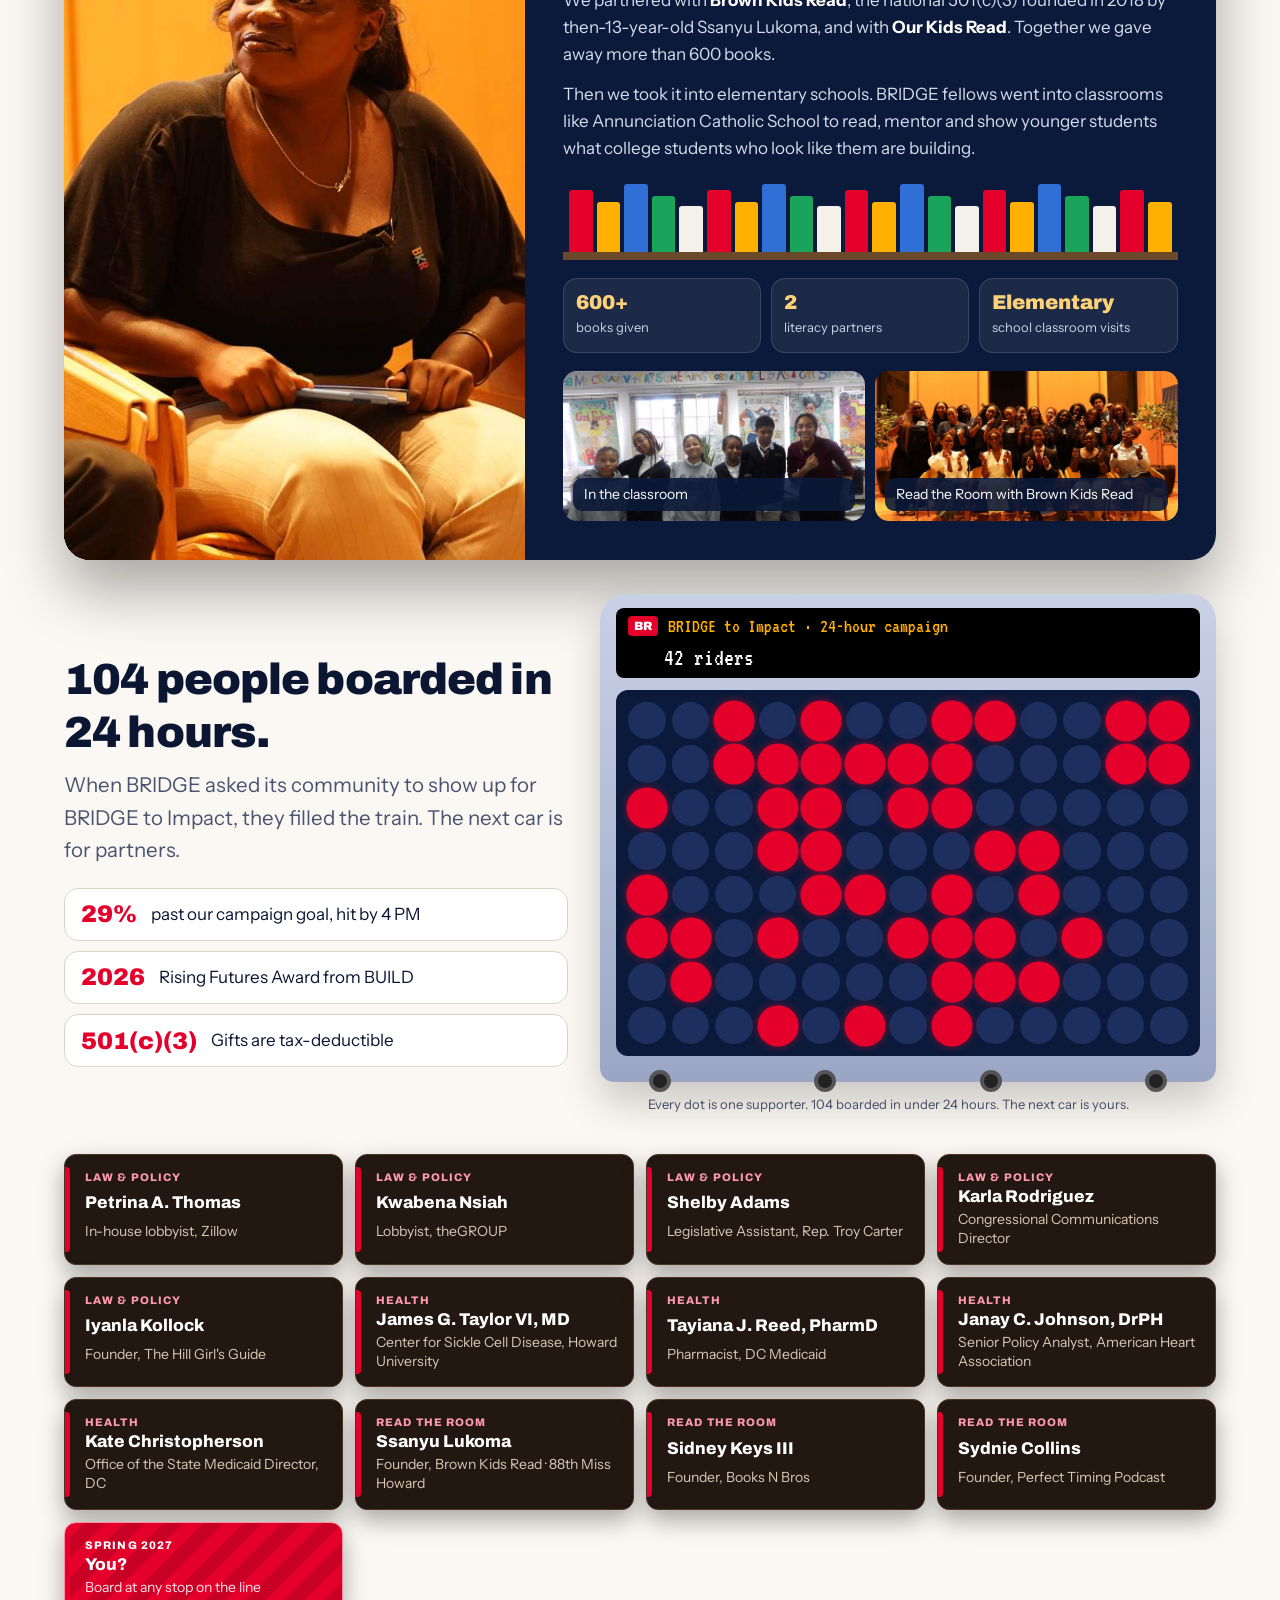
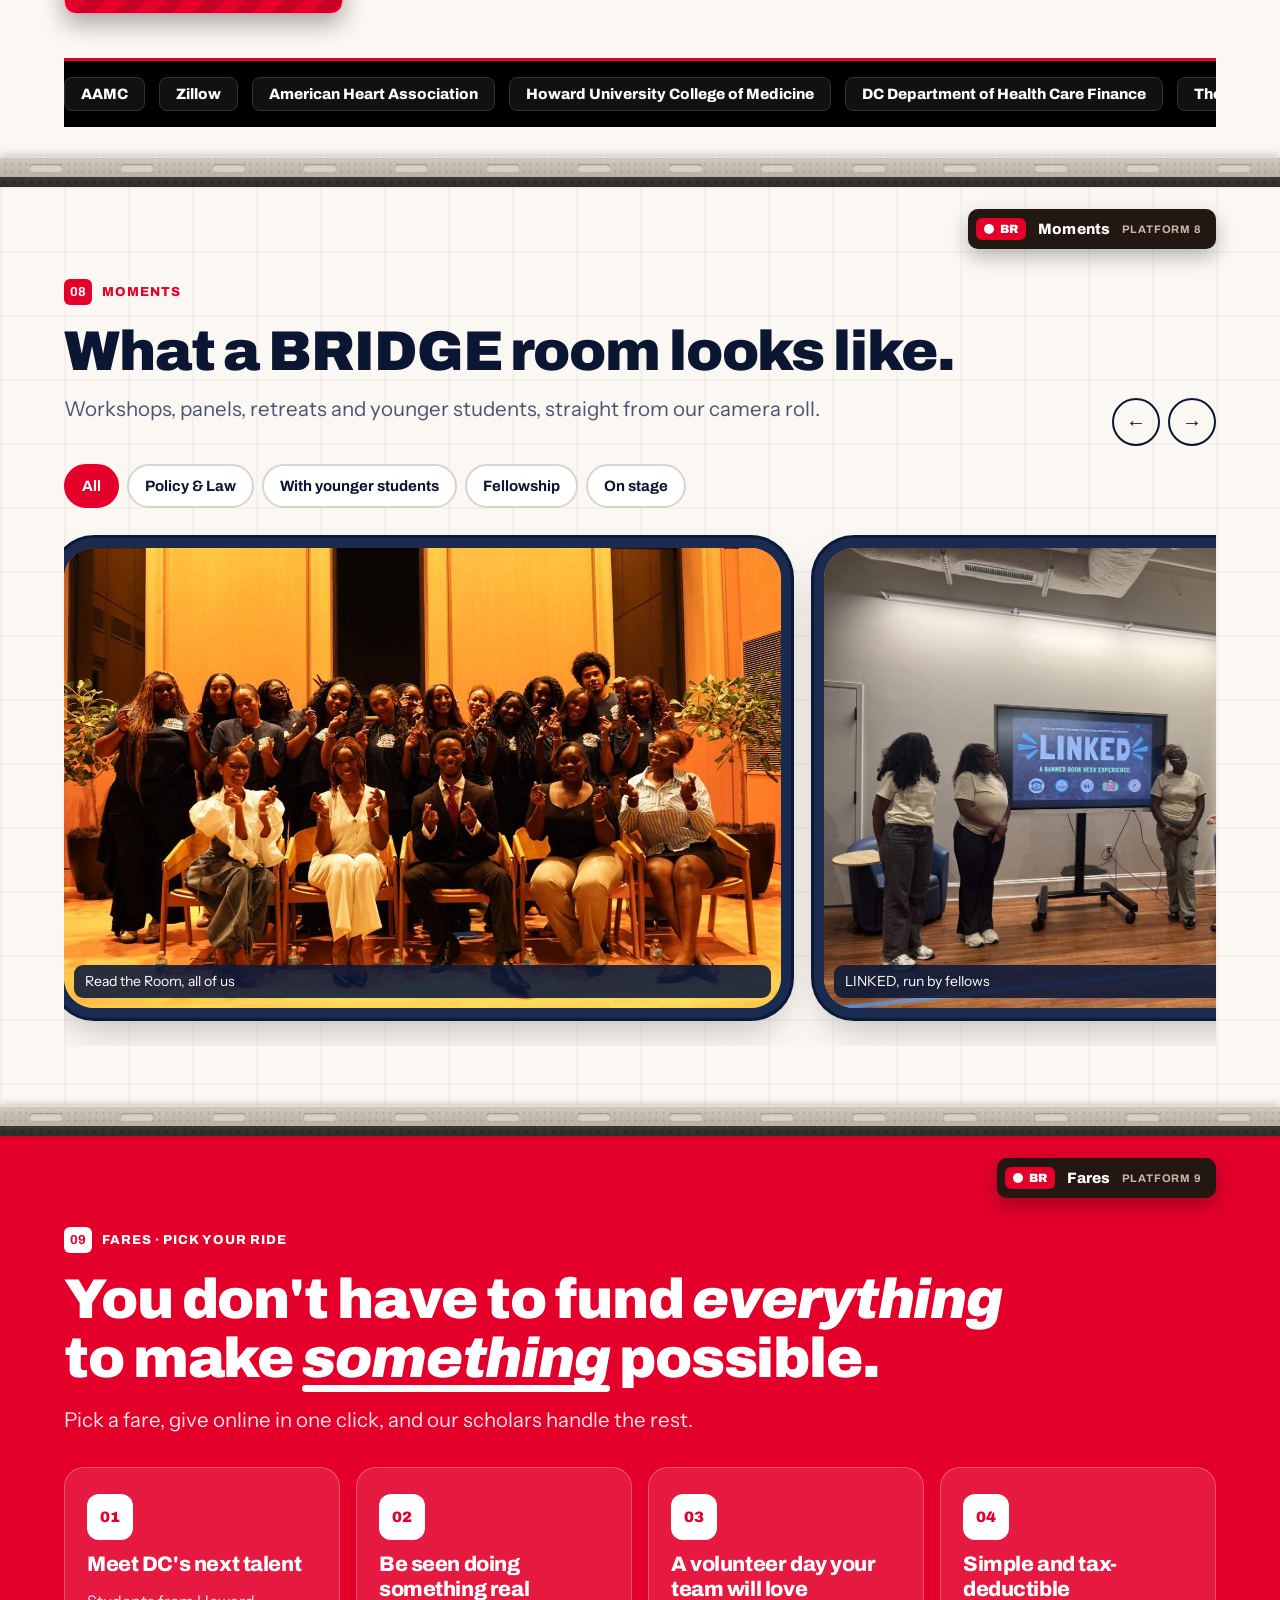
==== commit 8d4de6ec: "Add files via upload" ====
--- a/index.html
+++ b/index.html
@@ -738,6 +738,27 @@
 .bkr-photos figure{position:relative;margin:0;border-radius:14px;overflow:hidden}
 .bkr-photos img{display:block;width:100%;height:150px;object-fit:cover}
 .shelf{height:80px}
+
+/* ===== always-on controls: back / next / mute ===== */
+.pager{display:flex!important;align-items:center;opacity:0;pointer-events:none;transform:translateY(20px);transition:opacity .4s,transform .4s}
+body:not(.gated) .pager,body.present .pager{opacity:1;pointer-events:auto;transform:none}
+.pager .nav-b{width:auto;min-width:48px;padding:0 16px;border-radius:999px;display:flex;align-items:center;gap:6px;font:800 14px Archivo,sans-serif}
+.pager .nav-b span{font-size:26px;line-height:1;margin-top:-3px}
+.pager .nav-b em{font-style:normal}
+.pager .nav-b.nx{background:#ffb000;color:#0b1a3a}
+.pager .nav-b:disabled{opacity:.35;cursor:default}
+.pager button:hover:not(:disabled){filter:brightness(1.1);transform:translateY(-1px)}
+.pager button:focus-visible{outline:3px solid #fff;outline-offset:2px}
+.pager .mute{background:#0b1a3a;border:2px solid #ffffff44;display:grid;place-items:center}
+.pager .mute svg{width:22px;height:22px}
+.pager .mute .x{display:none}
+.pager .mute[aria-pressed="true"]{background:#5b6478}
+.pager .mute[aria-pressed="true"] .wv{display:none}
+.pager .mute[aria-pressed="true"] .x{display:block}
+.pcount{font:20px VT323,monospace;color:#ffb000;background:#0b1a3a;padding:6px 10px;border-radius:10px;box-shadow:0 6px 20px #0006}
+.nextsign{cursor:pointer}
+.nextsign:hover{filter:brightness(1.08)}
+@media(max-width:700px){.pager{right:10px;bottom:78px!important;gap:6px}.pager .nav-b em,.pcount{display:none}.pager .nav-b{padding:0 14px}.pager button{width:44px;height:44px}}
 /* ===== metro everywhere ===== */
 .band.dark{background-image:linear-gradient(#ffffff07 2px,transparent 2px),linear-gradient(90deg,#ffffff07 2px,transparent 2px),radial-gradient(circle,#ffffff06 0 17px,transparent 18px);background-size:64px 64px;background-position:-2px -2px,-2px -2px,30px 30px}
 .gap,.spot,.how,.faq,#why,#moments,#proof{background-image:linear-gradient(#0b163308 2px,transparent 2px),linear-gradient(90deg,#0b163308 2px,transparent 2px);background-size:64px 64px}
@@ -1213,7 +1234,7 @@
  </div>
 </div>
 <div class="wipe" id="wipe" aria-hidden="true"><div class="edge" id="wEdge"></div><div class="approach"><span>BR</span><span>8</span><span id="apDest">BRIDGE LINE</span><span class="arr">ARR</span></div><div class="wtrain"><span class="dest" id="wdest">BRIDGE LINE</span></div></div>
-<div class="pager"><button id="autoBtn" class="wide" aria-pressed="false">Express</button><button id="up" aria-label="Previous station">↑</button><button id="down" aria-label="Next station">↓</button></div>
+<div class="pager" role="group" aria-label="Deck controls"><button id="muteBtn" class="mute" aria-pressed="false" aria-label="Mute sound" title="Mute (M)"><svg viewBox="0 0 24 24" aria-hidden="true"><path d="M4 9h4l5-4v14l-5-4H4z" fill="currentColor"/><path class="wv" d="M16 8.5a5 5 0 0 1 0 7M18.5 6a8.5 8.5 0 0 1 0 12" fill="none" stroke="currentColor" stroke-width="2" stroke-linecap="round"/><path class="x" d="M16 9l6 6M22 9l-6 6" fill="none" stroke="currentColor" stroke-width="2.2" stroke-linecap="round"/></svg></button><button id="autoBtn" class="wide" aria-pressed="false">Express</button><button id="up" class="nav-b" aria-label="Previous station" title="Back (left arrow)"><span aria-hidden="true">‹</span><em>Back</em></button><button id="down" class="nav-b nx" aria-label="Next station" title="Next (right arrow)"><em>Next</em><span aria-hidden="true">›</span></button><span class="pcount" id="pcount" aria-hidden="true">1 / 13</span></div>
 <div class="exp" id="expBar" aria-hidden="true"><i></i></div>
 
 <script>
@@ -1289,6 +1310,7 @@
   nsNext.textContent=secs[i+1]?secs[i+1].dataset.name:'End of the line. Thank you for riding.';
   ns.classList.remove('flip');void ns.offsetWidth;ns.classList.add('flip');
  }
+ {const pc=$('pcount');if(pc)pc.textContent=(i+1)+' / '+secs.length;const u=$('up'),d=$('down');if(u)u.disabled=i===0;if(d){d.disabled=i===secs.length-1;d.setAttribute('aria-label',secs[i+1]?'Next station: '+secs[i+1].dataset.name:'End of the line')}}
 }
 addEventListener('scroll',prog,{passive:true});addEventListener('resize',prog);prog();
 
@@ -1359,7 +1381,9 @@
   if(tts){tts.speak(t,{voice:'glassy',rate:.95,language:'en'}).catch(e=>{if(e&&e.code!=='viewer_stopped'&&e.code!=='replaced')browserSay()})}else browserSay();
  },delay);
 }
-$('sound').addEventListener('click',e=>{soundOn=!soundOn;e.currentTarget.setAttribute('aria-pressed',soundOn);e.currentTarget.textContent=soundOn?'Sound on':'Sound off';if(!soundOn){if('speechSynthesis' in window)speechSynthesis.cancel();if(tts)try{tts.stop()}catch(_){}}});
+function setSound(v){soundOn=v;$('sound').setAttribute('aria-pressed',soundOn);$('sound').textContent=soundOn?'Sound on':'Sound off';const m=$('muteBtn');if(m){m.setAttribute('aria-pressed',!soundOn);m.setAttribute('aria-label',soundOn?'Mute sound':'Unmute sound');m.title=soundOn?'Mute (M)':'Unmute (M)'}if(!soundOn){if('speechSynthesis' in window)speechSynthesis.cancel();if(tts)try{tts.stop()}catch(_){}}}
+$('sound').addEventListener('click',()=>setSound(!soundOn));
+$('muteBtn').addEventListener('click',()=>setSound(!soundOn));
 
 /* ===== sound kit ===== */
 function beep(f=1180,d=.07,n=1){
@@ -1588,7 +1612,7 @@
 {const isPhone=matchMedia('(pointer:coarse) and (max-width:820px)').matches||/Android|iPhone|iPod/i.test(navigator.userAgent);
  document.body.classList.toggle('phone',isPhone);
  const t=document.createElement('div');t.className='devtoast';t.setAttribute('role','status');
- t.textContent=isPhone?'PHONE MODE · SCROLL TO RIDE, OR TAP PRESENT AND SWIPE':'COMPUTER MODE · PRESS PRESENT, THEN THE ARROW KEYS';document.body.appendChild(t);
+ t.textContent=isPhone?'PHONE MODE · SCROLL, OR TAP NEXT TO RIDE':'TAP NEXT OR USE THE ARROW KEYS · M TO MUTE';document.body.appendChild(t);
  window.__devtoast=()=>{t.classList.add('show');setTimeout(()=>t.classList.remove('show'),4500)};
  if(isPhone){let y0=null,t0=0;
   addEventListener('touchstart',e=>{y0=e.touches[0].clientY;t0=Date.now()},{passive:true});
@@ -1652,6 +1676,7 @@
 const go=k=>{const c=cur(),i=Math.max(0,Math.min(secs.length-1,c+k));if(i!==c)depart(secs[i],secs[i].dataset.name)};
 pres.addEventListener('click',()=>{const on=!document.body.classList.contains('present');setPresent(on);if(!on)stopAuto();if(on)secs[cur()].scrollIntoView()});
 $('up').onclick=()=>{stopAuto();go(-1)};$('down').onclick=()=>{stopAuto();go(1)};
+ns.addEventListener('click',()=>{stopAuto();go(1)});ns.setAttribute('role','button');ns.tabIndex=0;ns.addEventListener('keydown',e=>{if(e.key==='Enter'){e.preventDefault();go(1)}});
 /* express ride: a self-running tour of the line */
 let auto=null;const DWELL=10000,expBar=$('expBar');
 function setPresent(on){document.body.classList.toggle('present',on);pres.setAttribute('aria-pressed',on);pres.textContent=on?'Exit present':'Present'}
@@ -1671,9 +1696,12 @@
  if(e.target.closest('input,textarea'))return;
  const p=document.body.classList.contains('present');
  if(auto&&e.key!=='Tab')stopAuto();
- if(p&&['ArrowDown','PageDown',' '].includes(e.key)){e.preventDefault();go(1)}
- else if(p&&['ArrowUp','PageUp'].includes(e.key)){e.preventDefault();go(-1)}
- else if(e.target.closest('#gallery')||document.activeElement?.closest?.('.gal-head')){if(e.key==='ArrowRight')slide(1);if(e.key==='ArrowLeft')slide(-1)}
+ if(e.target.closest('button,a,summary,select')&&e.key===' ')return;
+ if(e.key==='m'||e.key==='M'){setSound(!soundOn);return}
+ const inGal=e.target.closest('#gallery')||document.activeElement?.closest?.('.gal-head');
+ if(inGal&&(e.key==='ArrowRight'||e.key==='ArrowLeft')){slide(e.key==='ArrowRight'?1:-1);return}
+ if(['ArrowRight','PageDown'].includes(e.key)||(p&&['ArrowDown',' '].includes(e.key))){e.preventDefault();go(1)}
+ else if(['ArrowLeft','PageUp'].includes(e.key)||(p&&e.key==='ArrowUp')){e.preventDefault();go(-1)}
 });
 }
 </script>
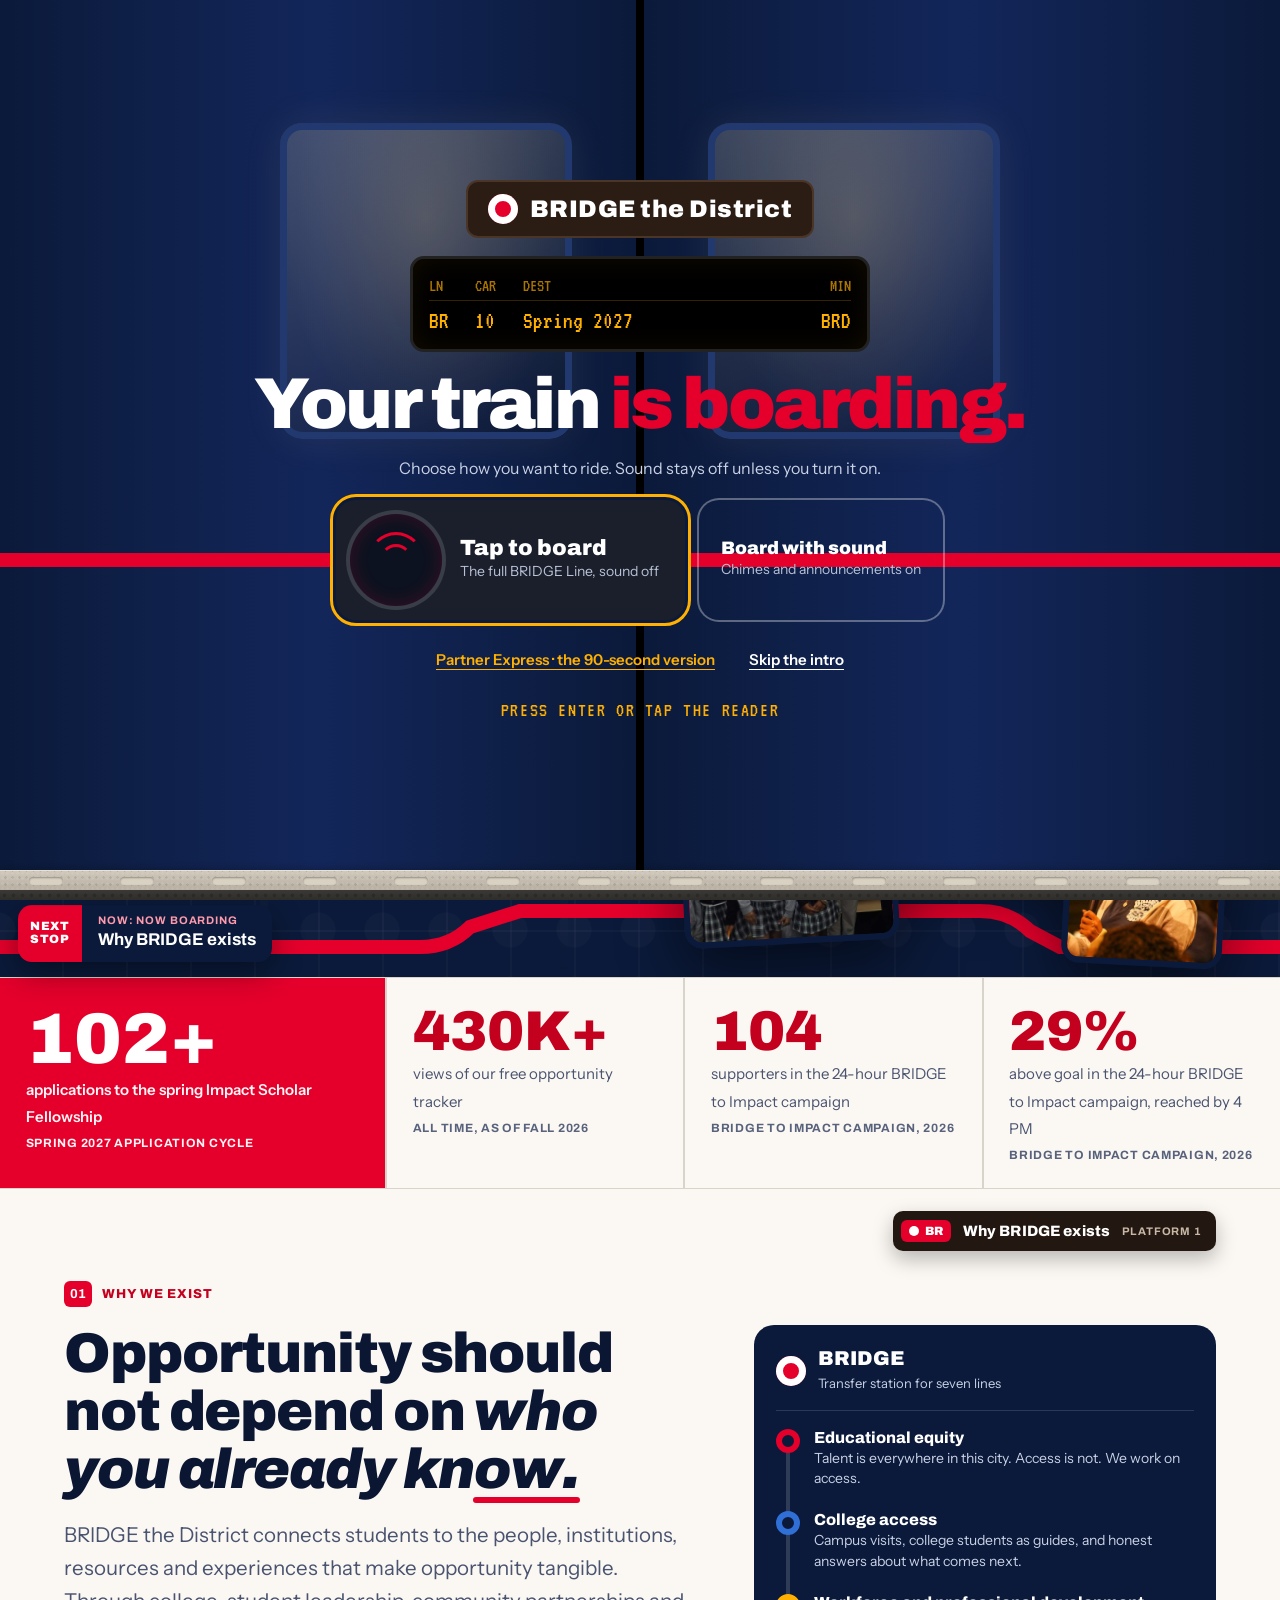
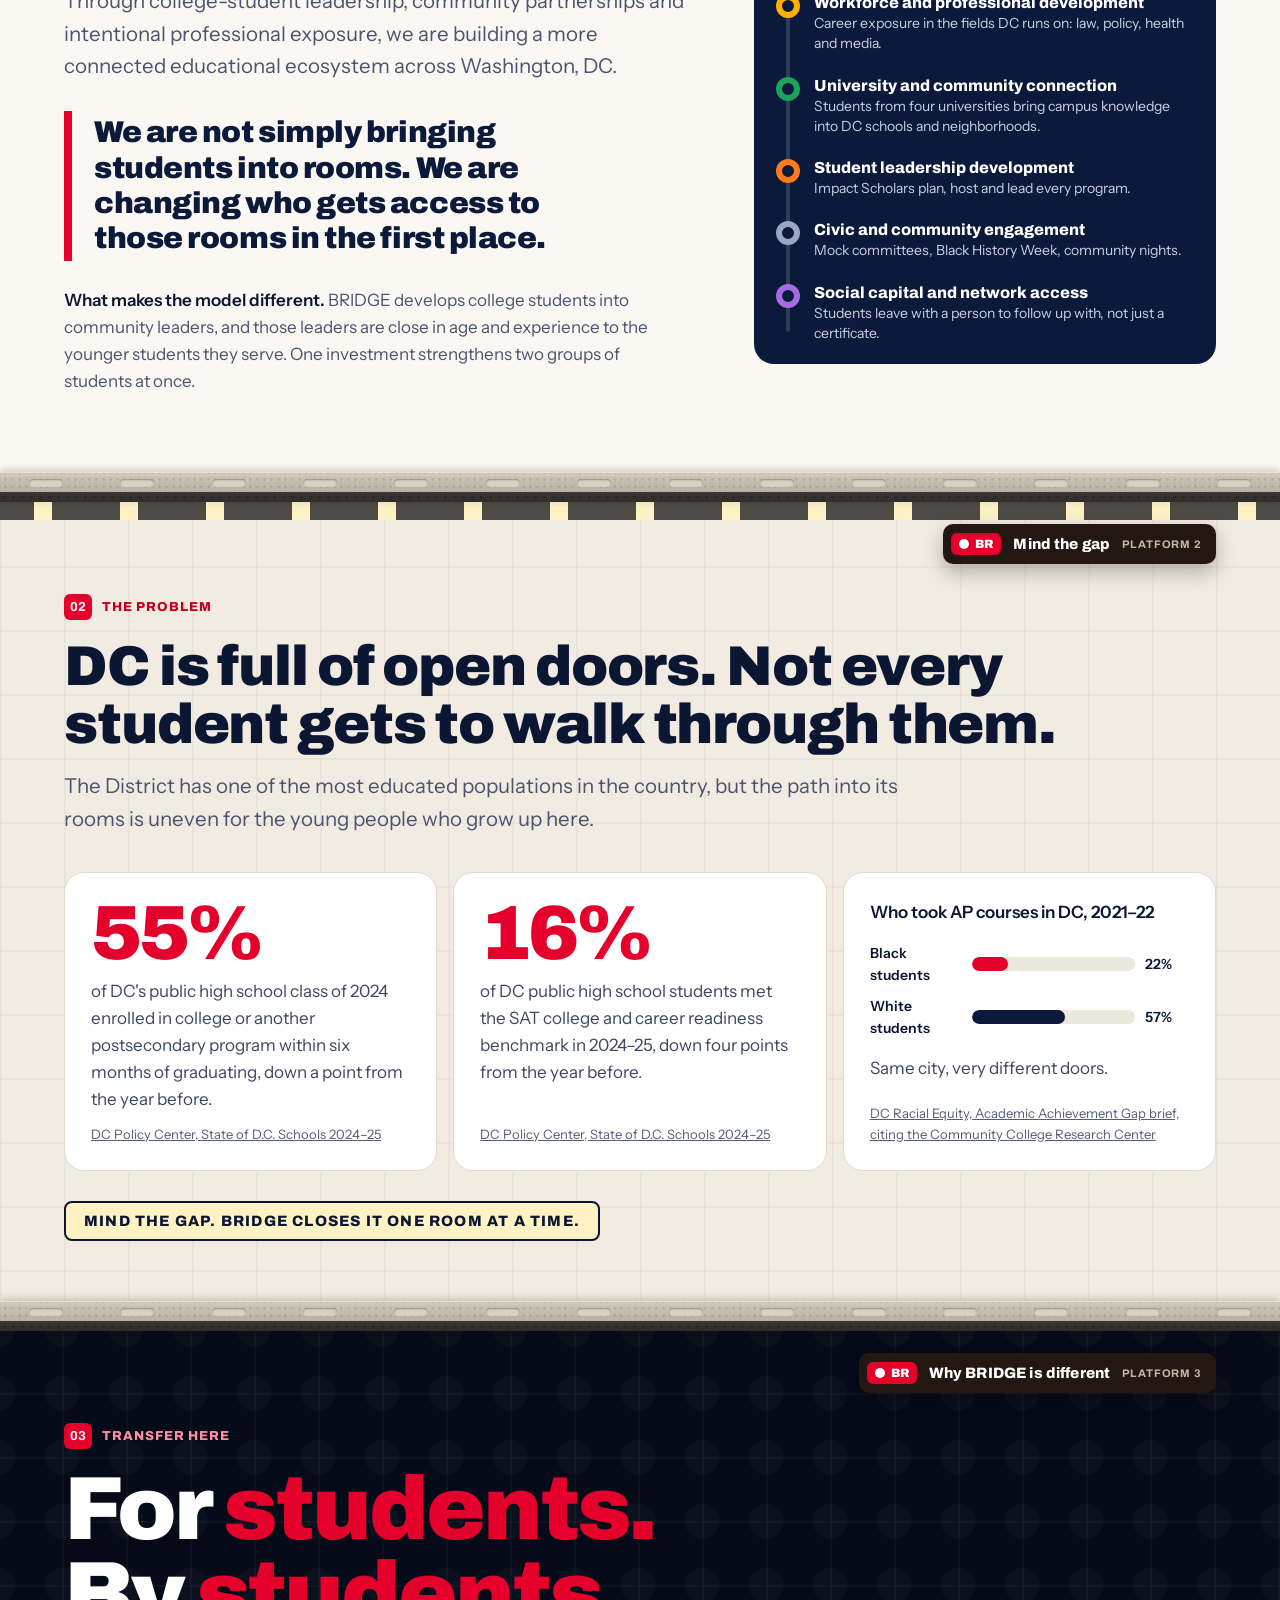
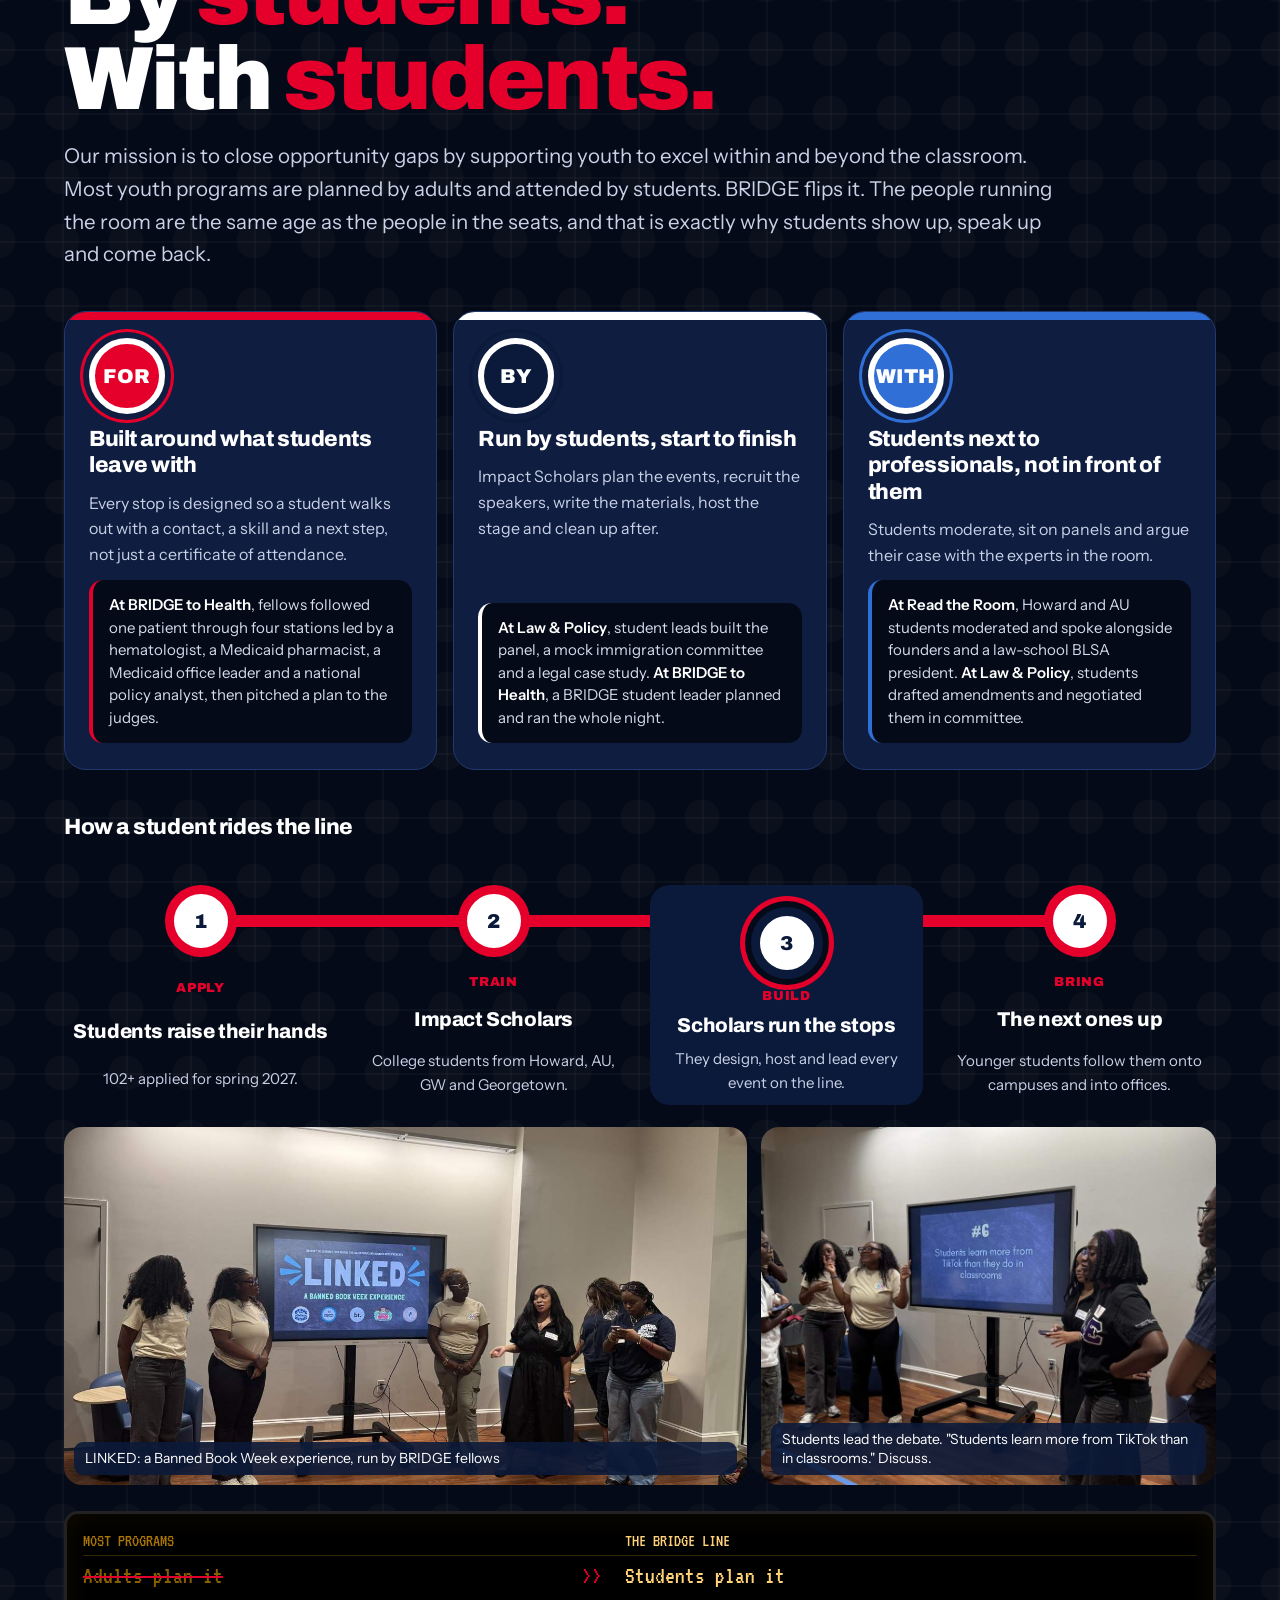
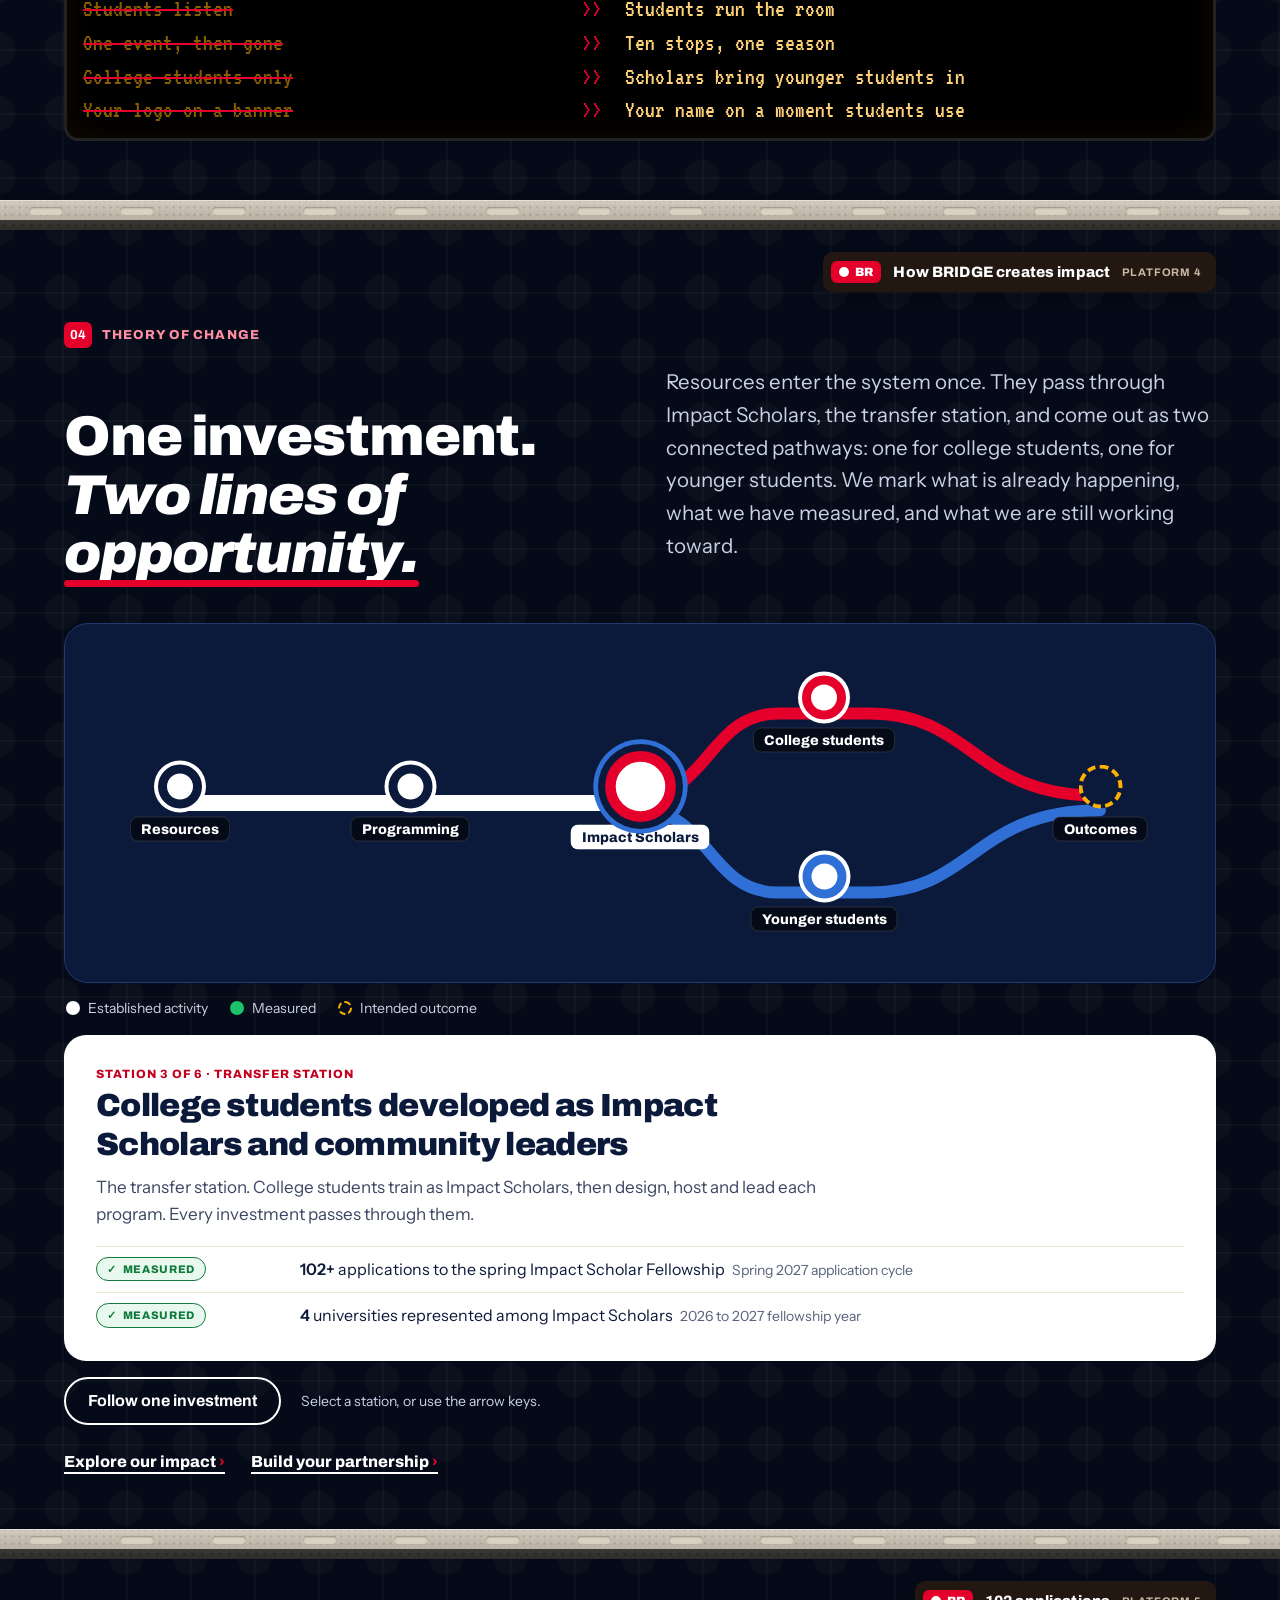
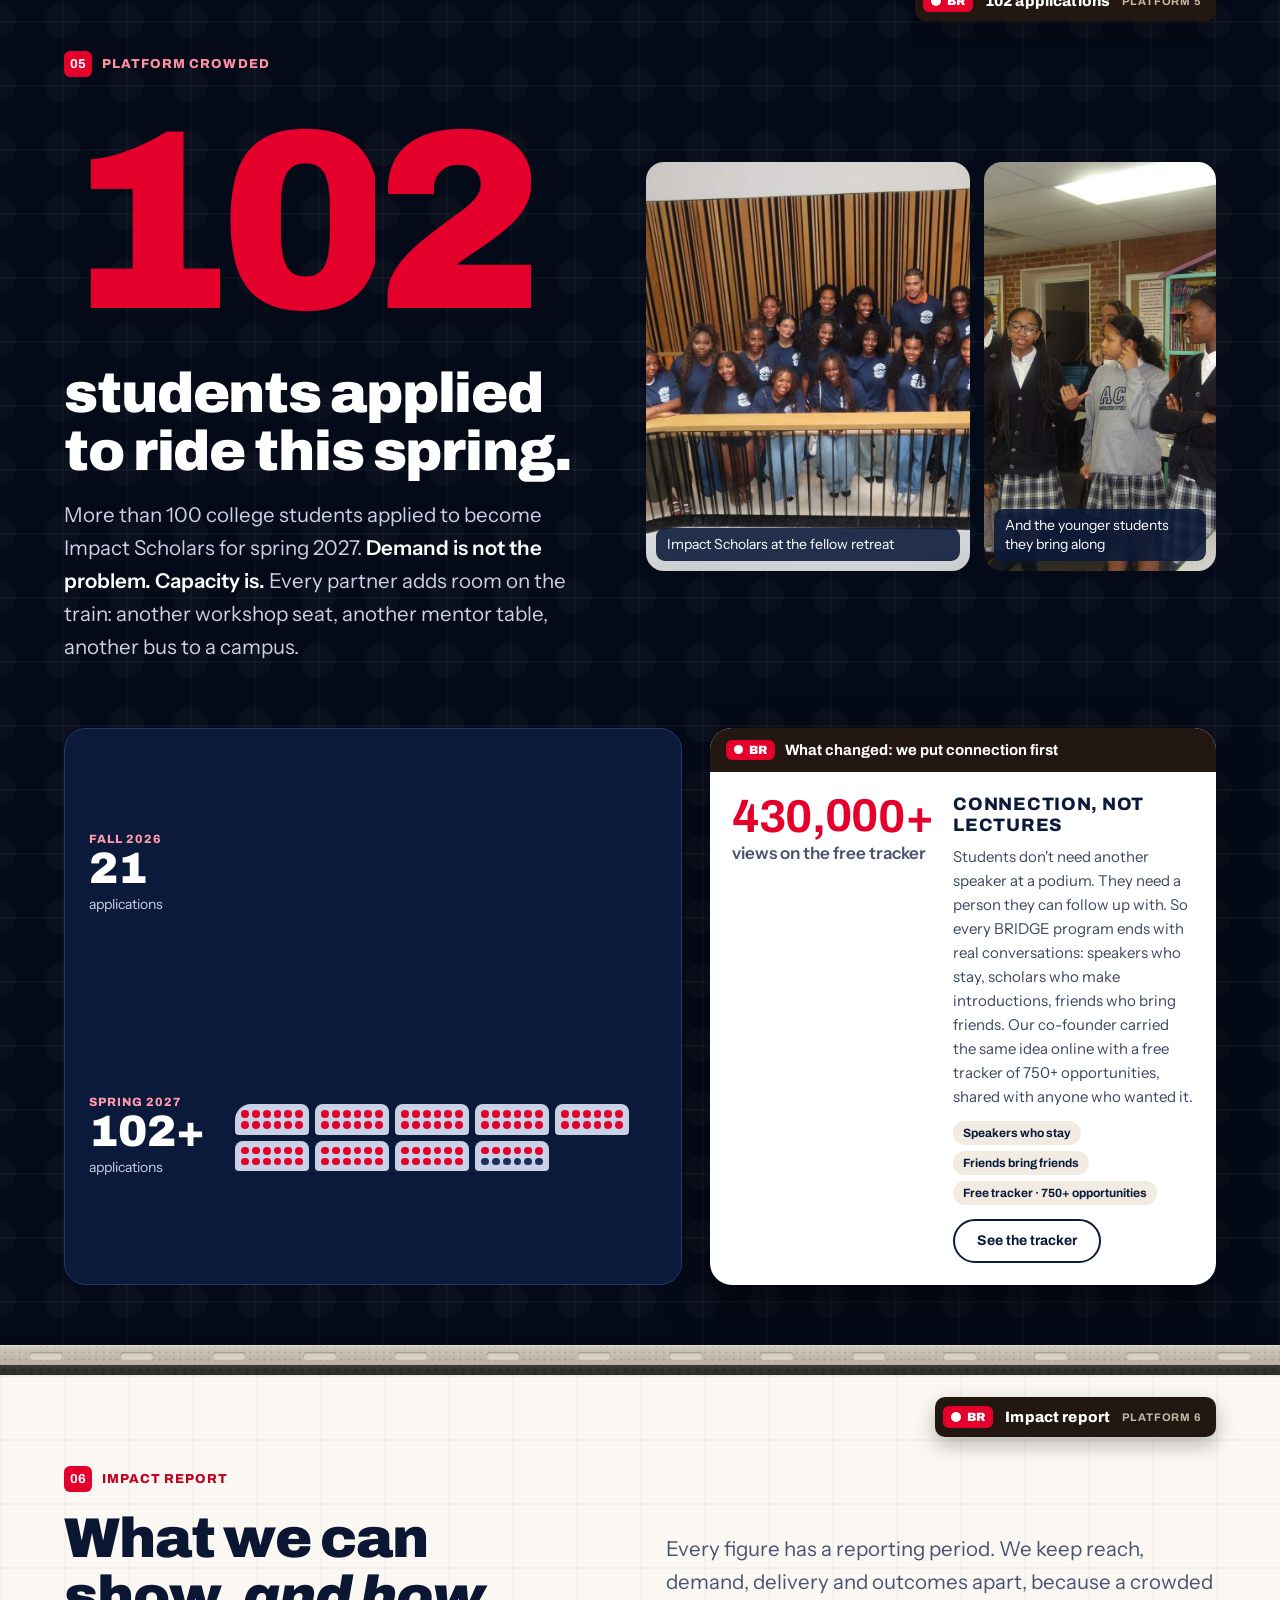
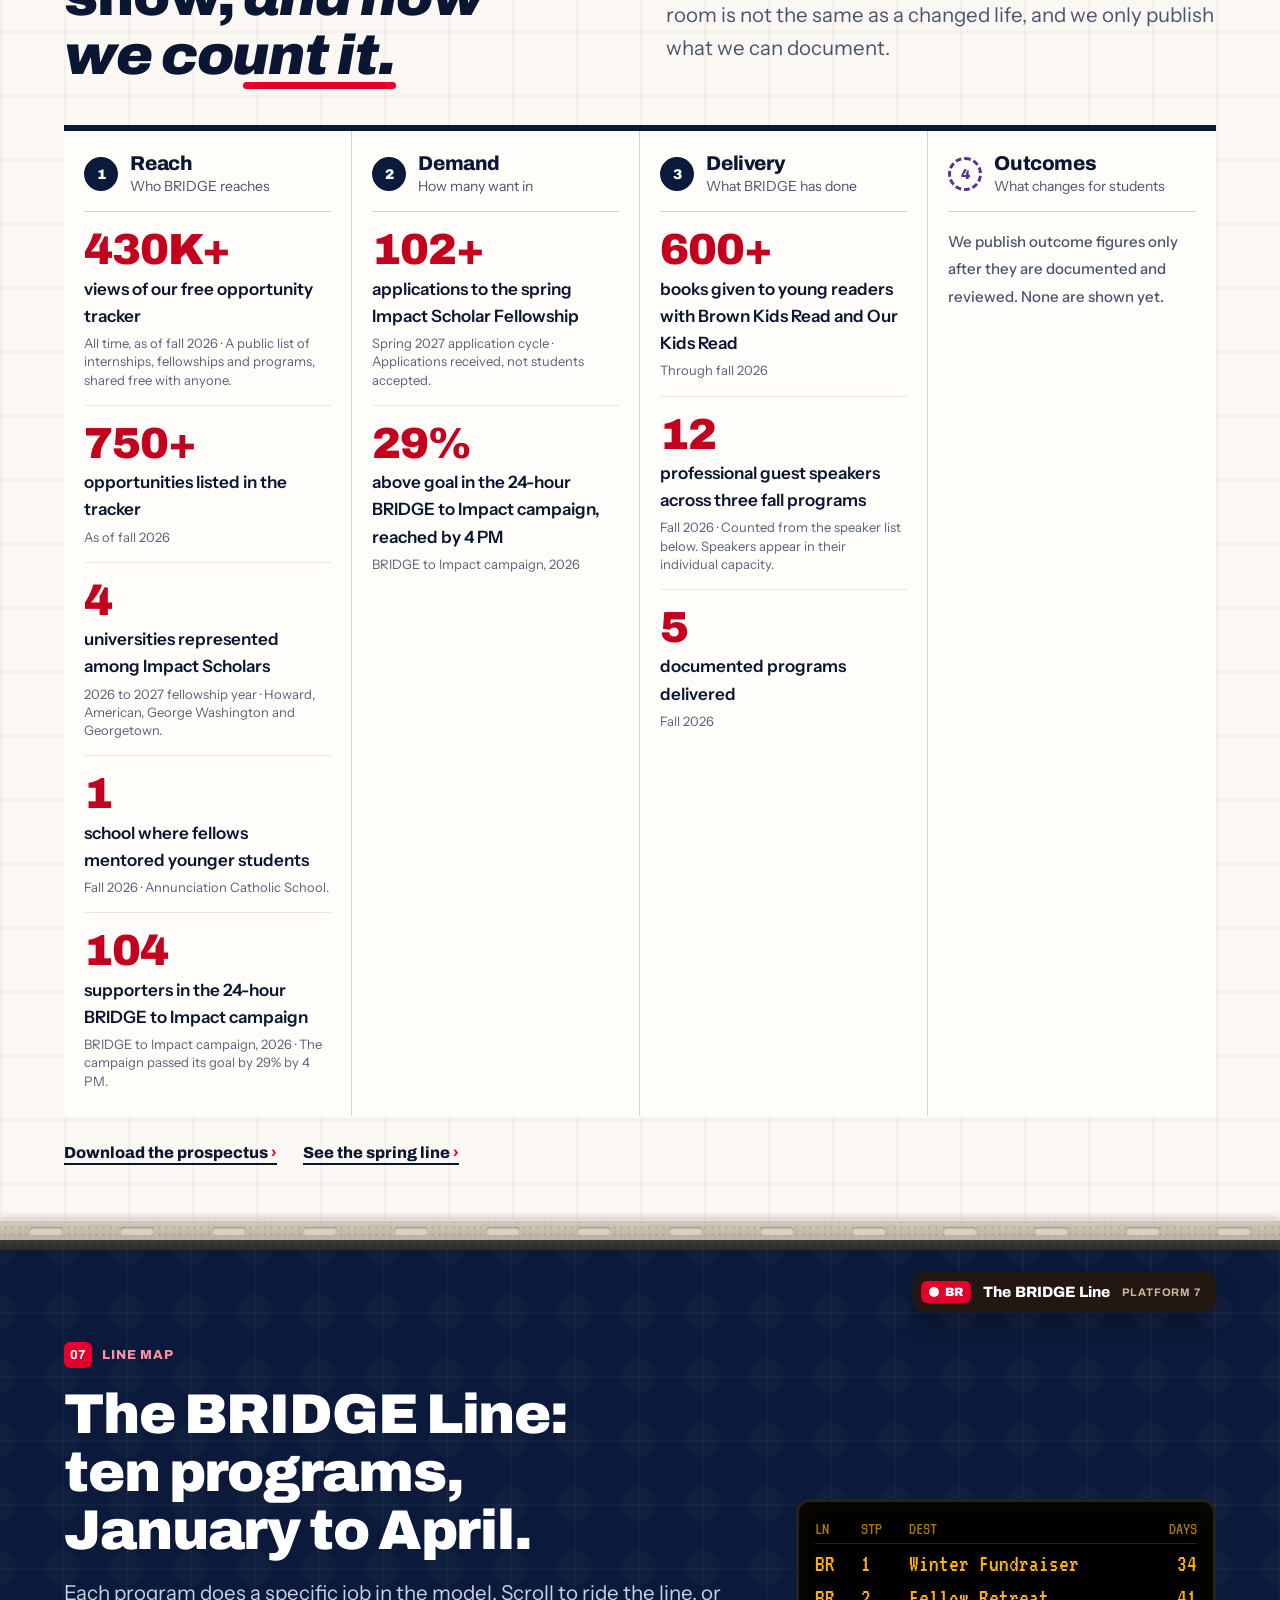
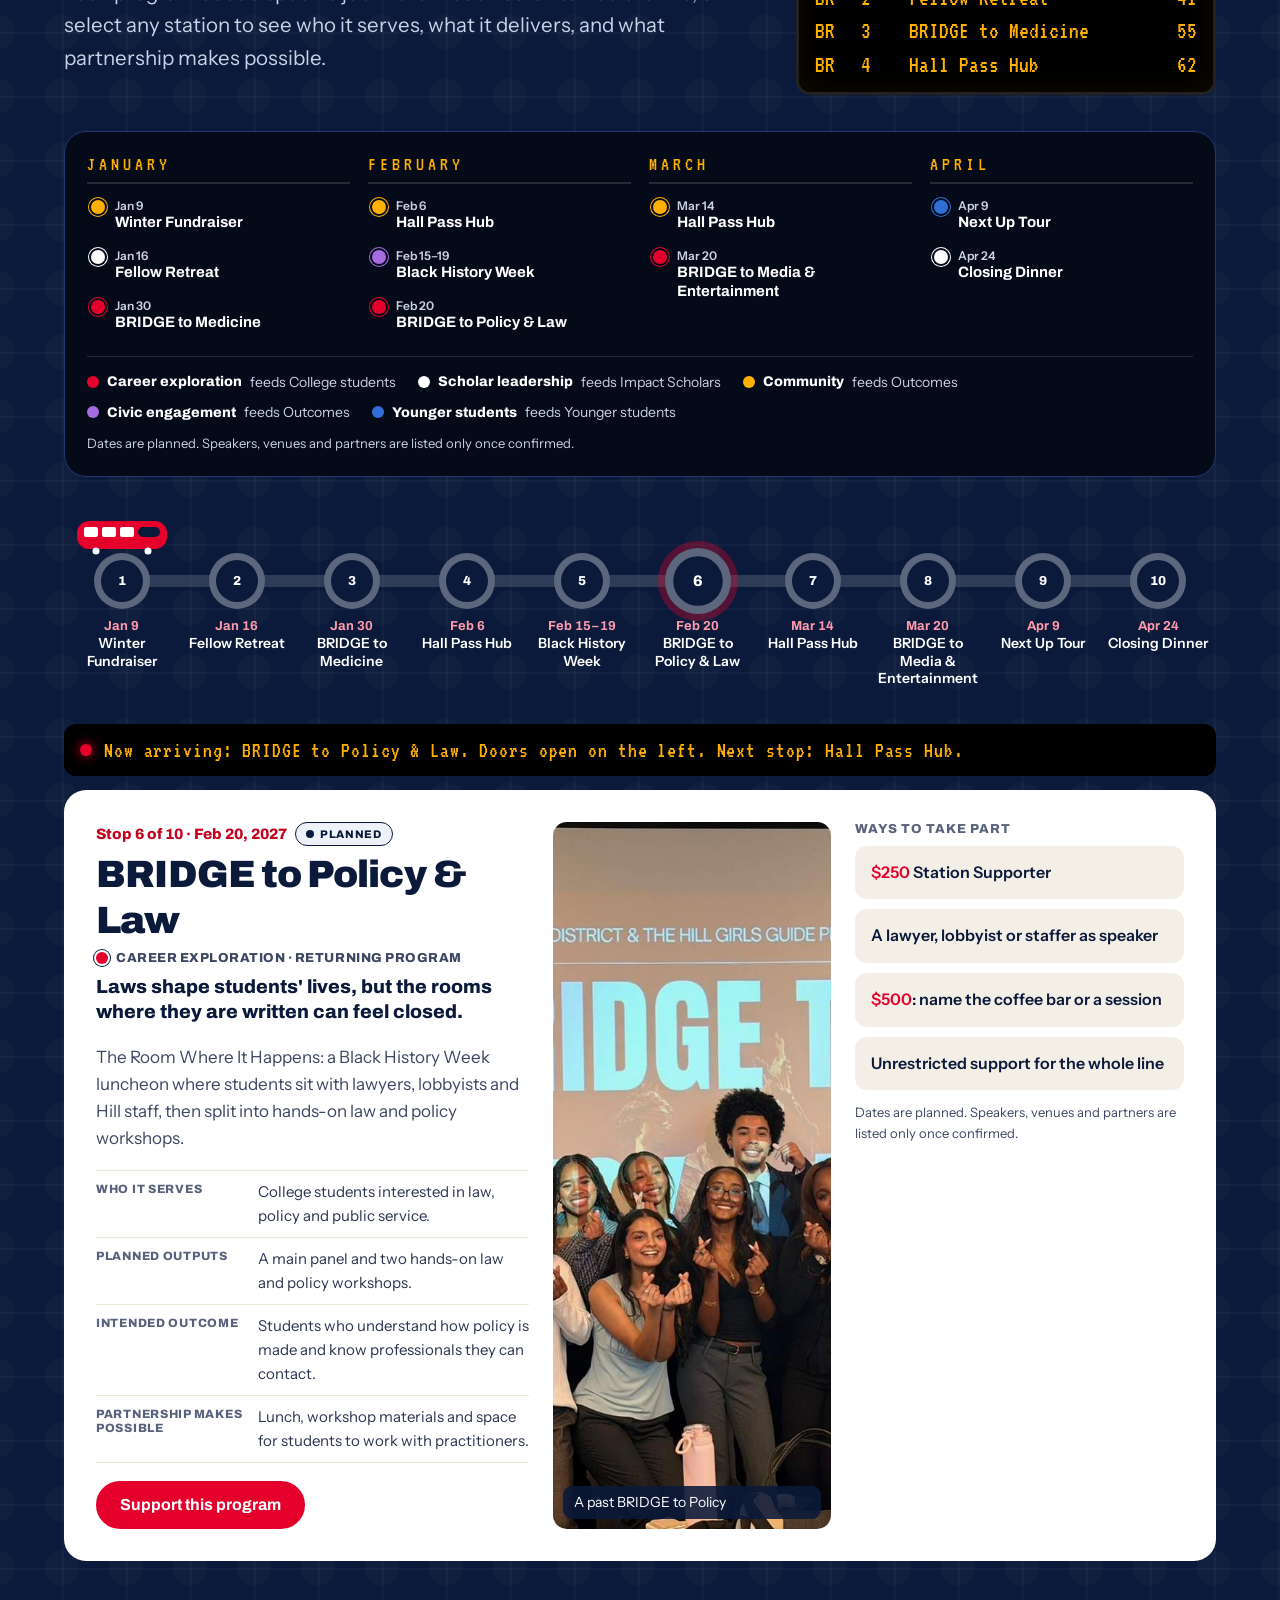
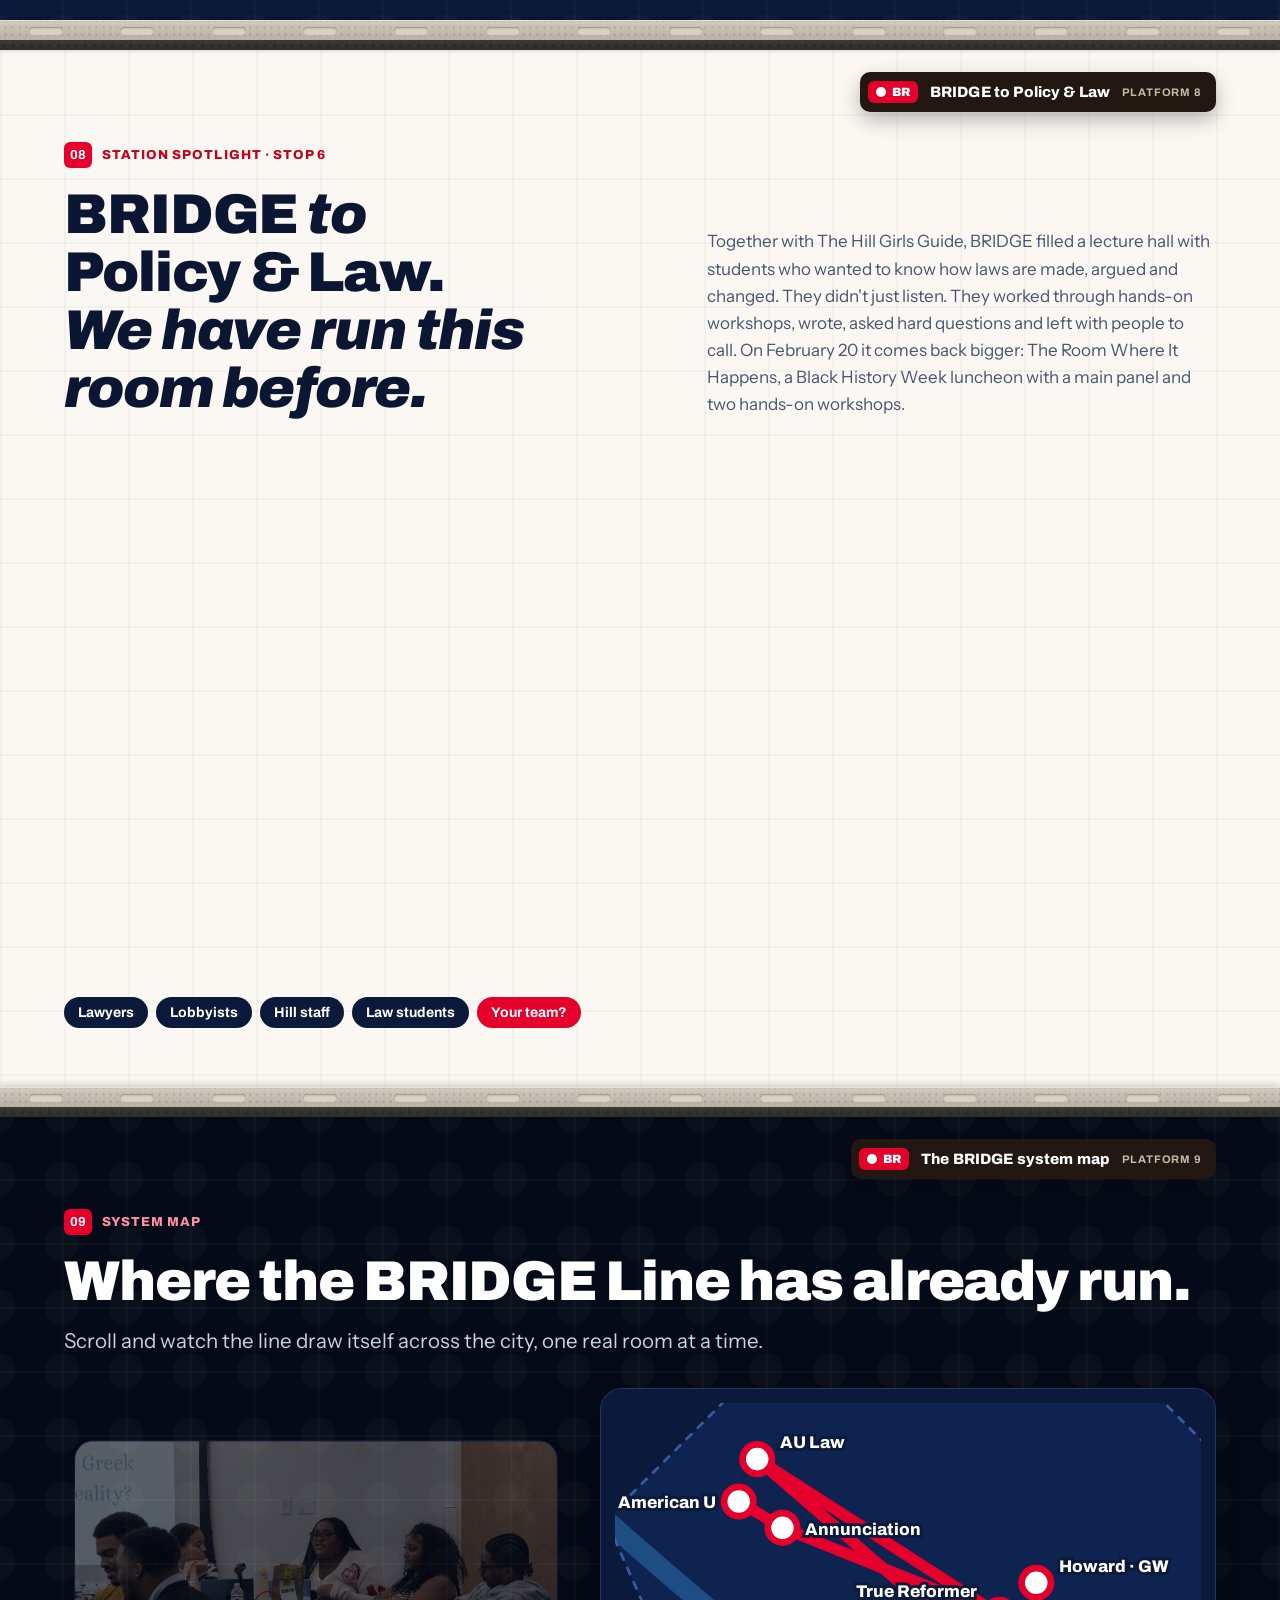
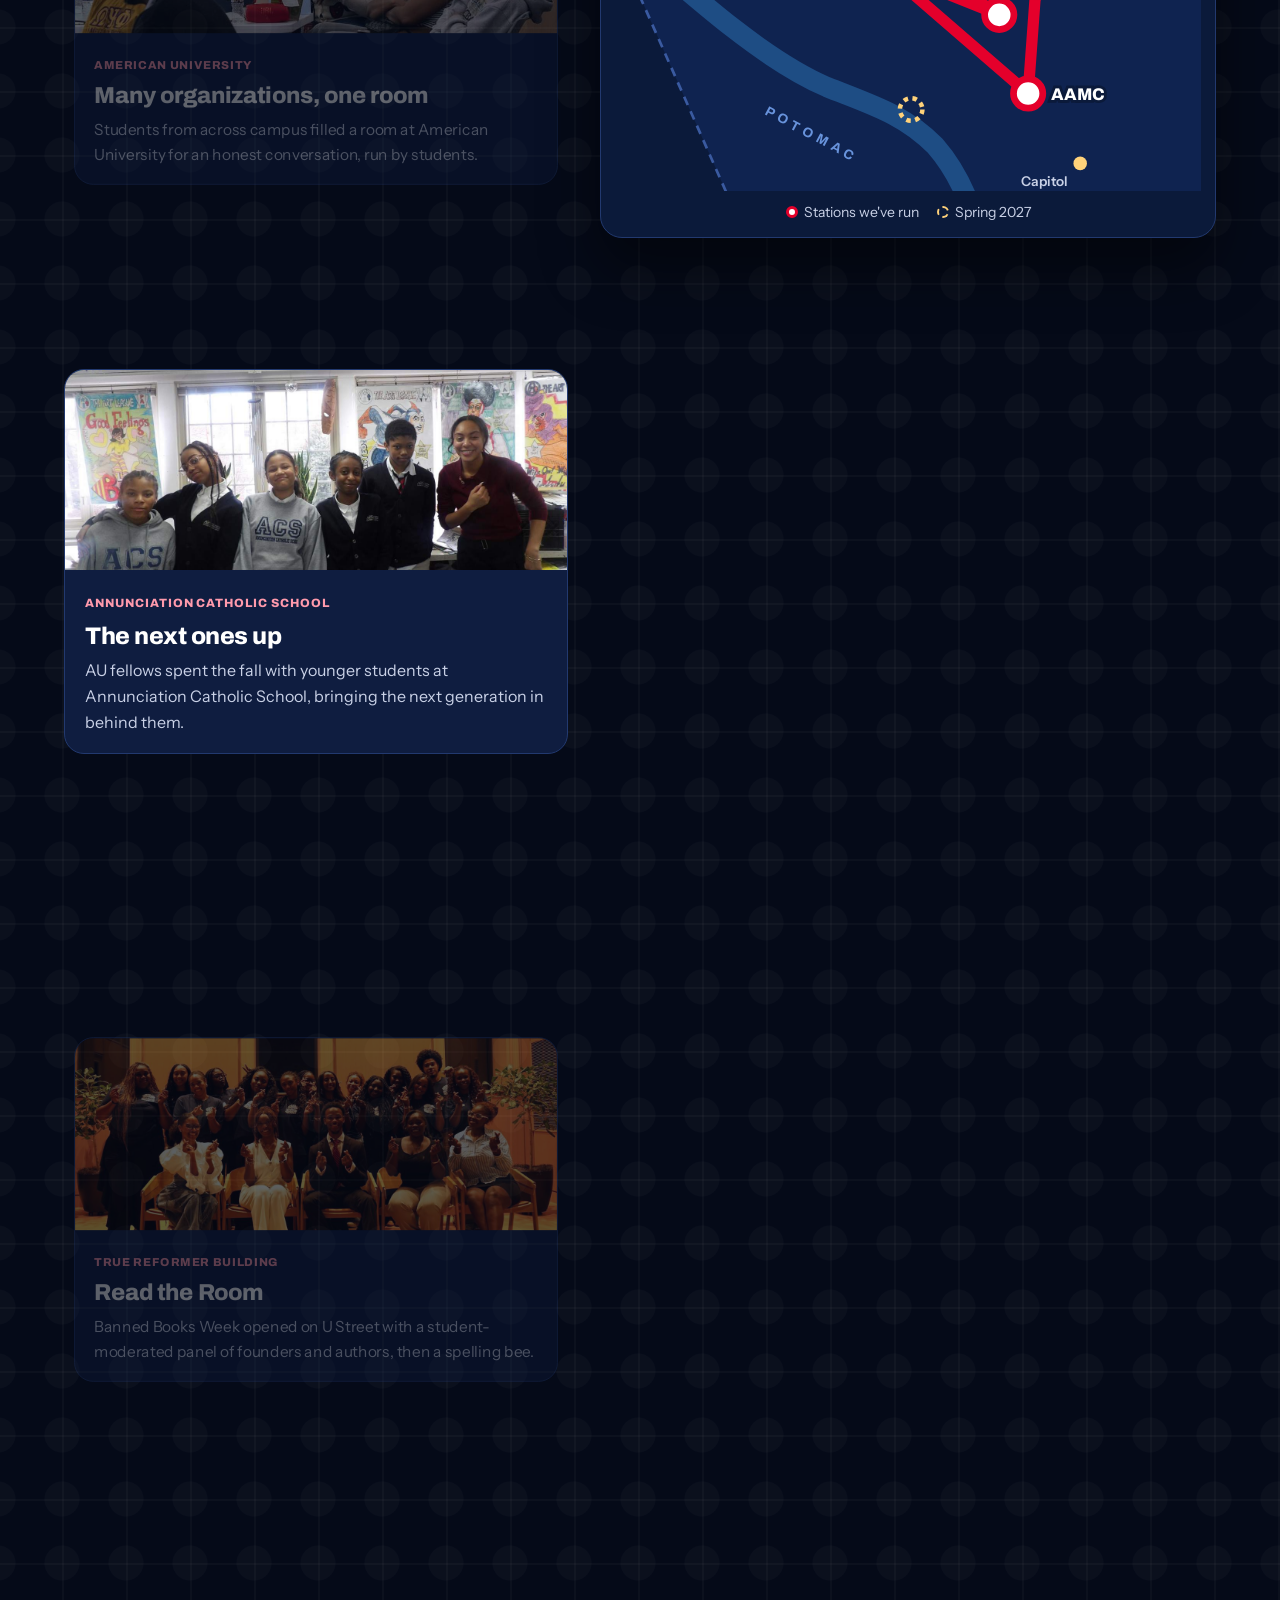
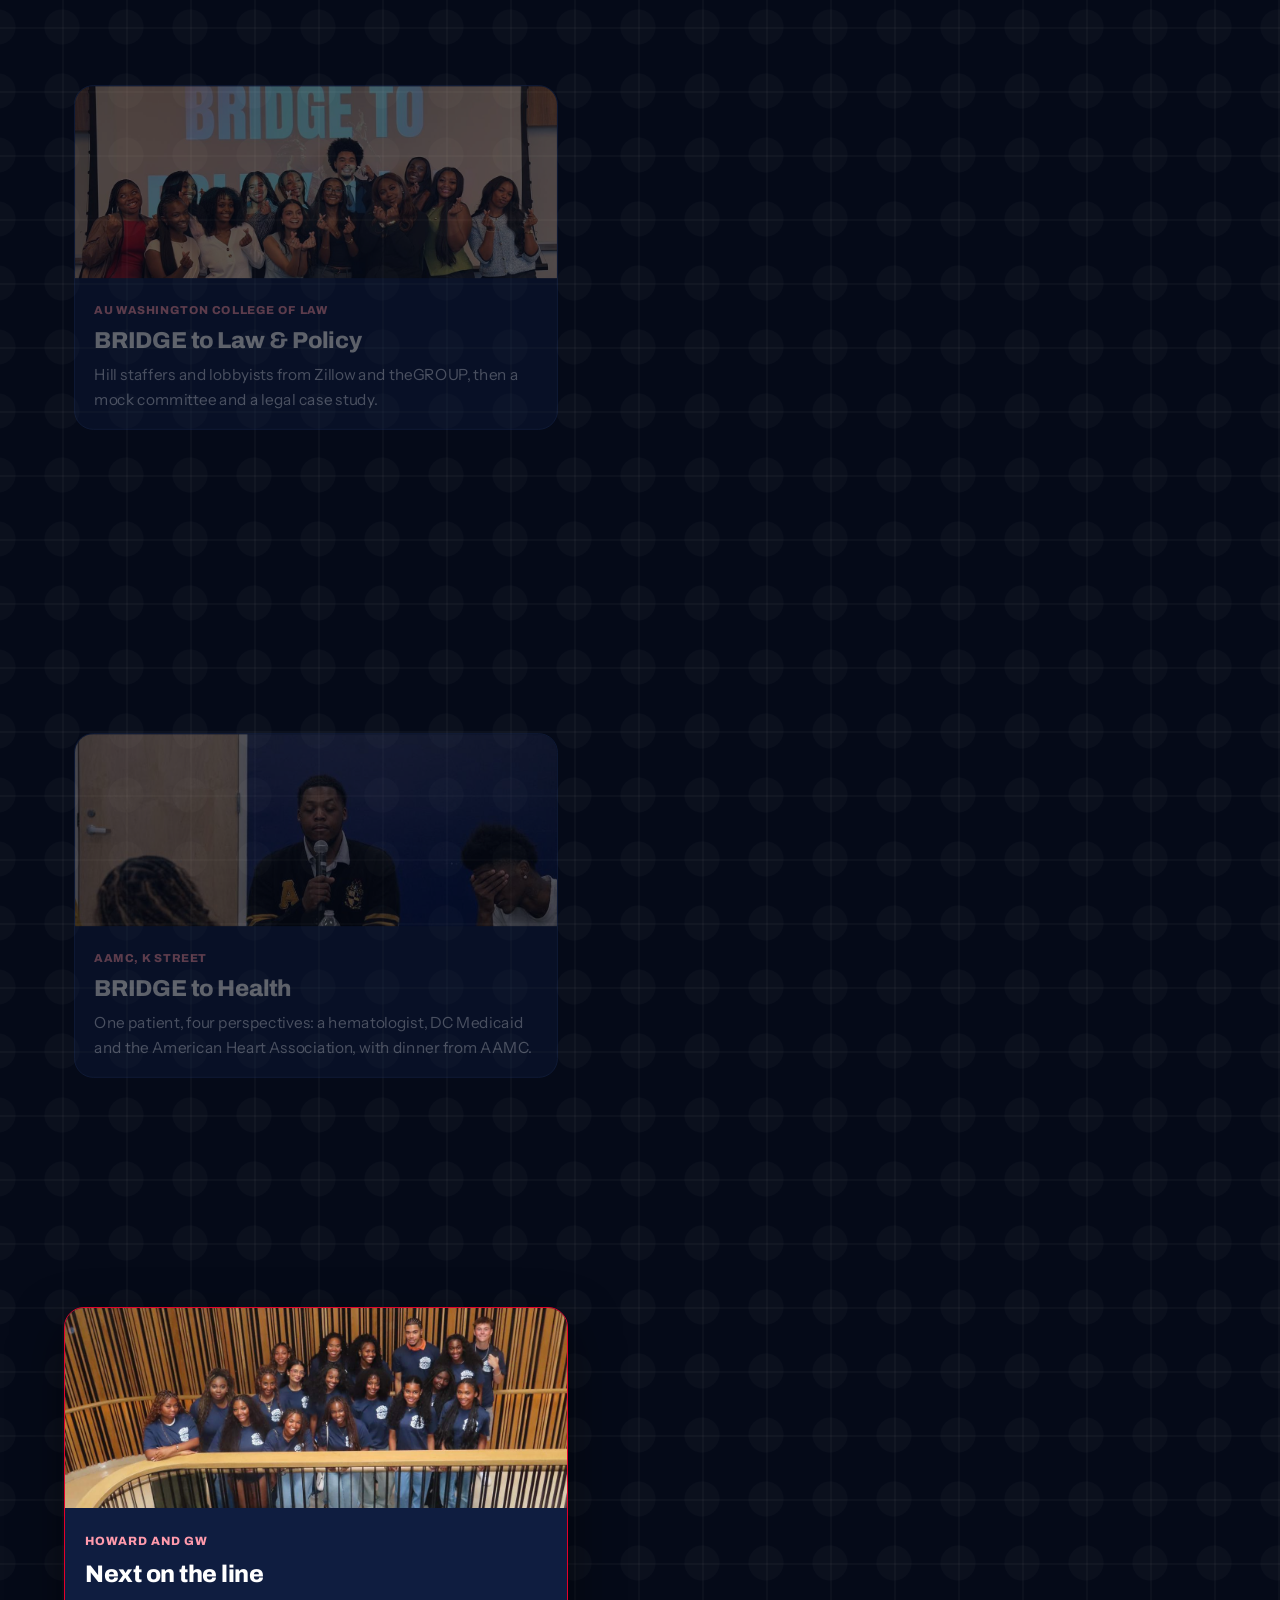
==== commit c94137c5: "Upgrade: new pages, content config, metadata" ====
--- a/index.html
+++ b/index.html
@@ -3,875 +3,99 @@
 <head>
 <meta charset="utf-8">
 <meta name="viewport" content="width=device-width, initial-scale=1">
-<title>BRIDGE the District 2027</title>
-<link rel="preconnect" href="https://fonts.googleapis.com">
-<link rel="preconnect" href="https://fonts.gstatic.com" crossorigin>
-<link href="https://fonts.googleapis.com/css2?family=Archivo:ital,wght@0,500;0,700;0,800;0,900;1,800;1,900&family=Instrument+Sans:wght@400;500;600&family=VT323&display=swap" rel="stylesheet">
-<style>
-/* VOICE: a campaign launch by students, confident and warm, never "please help our little nonprofit".
-   IDEA: the 2027 season as a DC Metro line, the BRIDGE Line. The whole page is one ride: station signs, a train
-   operator's announcements, an arrival board, and a red line that runs down the page as you scroll.
-   PICTURE: real BRIDGE photos from Drive: Policy & Law, the fellow retreat, Read the Room, younger students, AU 2026.
-   COLOUR and TYPE: DC flag red on deep navy and paper white; Archivo for signage, Instrument Sans for reading, VT323 for the LED board.
-   LAYOUT: full-bleed bands, each one a station; Present mode snaps station by station. */
-:root{color-scheme:light dark;
---bg:light-dark(#fbf8f3,#0a1530);--ink:light-dark(#0b1633,#f4f1ea);--muted:light-dark(#4a5470,#b9c1d6);
---navy:#0b1a3a;--red:#e4002b;--amber:#ffb000;--paper:#fbf8f3;--line:light-dark(#d9d4ca,#25345c);--card:light-dark(#ffffff,#111f42)}
-*{box-sizing:border-box;min-width:0}
-html{overflow-x:clip;scroll-behavior:smooth;scroll-padding-top:100px}
-body{margin:0;background:var(--bg);color:var(--ink);font:17px/1.6 "Instrument Sans",system-ui,sans-serif;overflow-x:clip}
-h1,h2,h3{font-family:Archivo,system-ui,sans-serif;letter-spacing:-.02em;margin:0}
-h2{font-size:clamp(32px,4.6vw,56px);line-height:1.04;font-weight:900;text-wrap:balance}
-h3{font-size:21px;font-weight:800;line-height:1.2}
-p{margin:0 0 1em;max-width:64ch}
-a{color:inherit}
-.band{position:relative;padding:clamp(52px,7vw,108px) max(5vw,18px)}
-.wrap{max-width:1240px;margin:0 auto}
-.lede{font-size:clamp(18px,1.6vw,21px);color:var(--muted)}
-.btn{display:inline-flex;align-items:center;gap:10px;min-height:48px;padding:0 22px;border-radius:999px;border:2px solid currentColor;font:700 16px Archivo,sans-serif;text-decoration:none;cursor:pointer;background:none;color:inherit}
-.btn.solid{background:var(--red);border-color:var(--red);color:#fff}
-.btn:focus-visible,button:focus-visible,a:focus-visible{outline:3px solid var(--red);outline-offset:3px}
-
-/* station label on every band */
-.sta{display:inline-flex;align-items:center;gap:10px;margin-bottom:18px;font:800 13px Archivo,sans-serif;letter-spacing:.08em;text-transform:uppercase;color:var(--red)}
-.sta i{width:18px;height:18px;border-radius:50%;background:#fff;border:5px solid var(--red);flex:none}
-.sta b{display:inline-grid;place-items:center;min-width:26px;height:26px;padding:0 6px;border-radius:6px;background:var(--red);color:#fff;font-size:13px;letter-spacing:0}
-.dark .sta{color:#ff8fa3}
-
-/* top bar + operator ticker */
-header{position:sticky;top:0;z-index:20}
-nav{display:flex;align-items:center;gap:18px;padding:10px max(5vw,18px);background:color-mix(in srgb,var(--navy) 95%,transparent);color:#fff;backdrop-filter:blur(8px)}
-.logo{display:flex;align-items:center;gap:10px;font:900 18px Archivo,sans-serif;text-decoration:none}
-.dot{flex:none;width:22px;height:22px;border-radius:50%;background:var(--red);box-shadow:inset 0 0 0 5px #fff}
-.links{display:flex;gap:4px;margin-left:auto;overflow-x:auto;scrollbar-width:none}
-.links a{flex:none;padding:10px 12px;border-radius:8px;text-decoration:none;font-weight:600;font-size:15px;opacity:.85}
-.links a:hover{opacity:1;background:#ffffff1a}
-#present{flex:none;min-height:40px;padding:0 16px;font-size:14px;color:#fff;border-color:#ffffff66}
-.ticker{display:flex;align-items:center;background:#050a18;color:var(--amber);border-bottom:3px solid var(--red);height:36px;overflow:hidden}
-.ticker .lbl{flex:none;display:flex;align-items:center;gap:8px;height:100%;padding:0 14px;background:var(--red);color:#fff;font:800 12px Archivo,sans-serif;letter-spacing:.08em;text-transform:uppercase;border:0;cursor:pointer}
-.ticker .run{flex:1;overflow:hidden;white-space:nowrap;mask-image:linear-gradient(90deg,transparent,#000 4%,#000 96%,transparent)}
-.ticker .run span{display:inline-block;padding-left:100%;font:22px/36px VT323,monospace;letter-spacing:.06em;animation:marquee 60s linear infinite}
-.ticker:hover .run span{animation-play-state:paused}
-@keyframes marquee{to{transform:translateX(-100%)}}
-
-/* page-long red line (wide screens) */
-.rail{position:fixed;left:22px;top:110px;bottom:24px;width:8px;border-radius:8px;background:#9aa6c433;z-index:15;pointer-events:none;display:none}
-.rail .f{position:absolute;inset:0 0 auto 0;height:calc(var(--sp,0)*100%);background:var(--red);border-radius:8px}
-.rail .t{position:absolute;left:50%;top:calc(var(--sp,0)*(100% - 34px));width:22px;height:34px;margin:0 0 0 -11px;border-radius:9px 9px 6px 6px;background:var(--red);box-shadow:0 0 0 3px #fff,0 6px 16px #0005}
-.rail .t:before{content:"";position:absolute;left:4px;right:4px;top:5px;height:9px;border-radius:3px;background:#fff}
-@media(min-width:1180px){.rail{display:block}}
-
-/* next stop sign */
-.nextsign{position:fixed;left:18px;bottom:18px;z-index:25;display:flex;align-items:stretch;border-radius:14px;overflow:hidden;box-shadow:0 10px 30px #0006;font-family:Archivo,sans-serif;max-width:calc(100vw - 110px);transform:translateY(140%);transition:transform .5s cubic-bezier(.2,.7,.2,1)}
-.nextsign.show{transform:none}
-.nextsign .k{display:grid;place-items:center;padding:0 12px;background:var(--red);color:#fff;font:900 12px Archivo,sans-serif;letter-spacing:.06em;text-transform:uppercase;text-align:center;line-height:1.1}
-.nextsign .v{padding:9px 16px;background:var(--navy);color:#fff}
-.nextsign small{display:block;font:700 11px Archivo,sans-serif;letter-spacing:.08em;text-transform:uppercase;color:#ff9aac}
-.nextsign strong{display:block;font-size:17px;white-space:nowrap;overflow:hidden;text-overflow:ellipsis}
-.nextsign.flip strong{animation:flip .45s}
-@keyframes flip{from{opacity:0;transform:translateY(10px)}}
-
-/* hero */
-.hero{background:var(--navy);color:#fff;overflow:hidden;padding-bottom:0}
-.hero-grid{display:grid;grid-template-columns:minmax(0,1.05fr) minmax(0,1fr);gap:clamp(24px,4vw,56px);align-items:end}
-.hero h1{font-size:clamp(46px,7.4vw,104px);font-weight:900;line-height:.95;letter-spacing:-.035em}
-.hero h1 span{display:block;opacity:0;transform:translateY(24px);animation:rise .8s cubic-bezier(.2,.7,.2,1) forwards}
-.hero h1 span:nth-child(2){animation-delay:.15s}.hero h1 span:nth-child(3){animation-delay:.3s;color:var(--red);font-size:.62em;margin-top:.25em;letter-spacing:-.025em}
-.hero .lede{color:#d6dcec;margin:24px 0 28px}
-.cta{display:flex;flex-wrap:wrap;gap:12px;padding-bottom:clamp(40px,6vw,88px)}
-.photo-stack{position:relative;height:clamp(340px,44vw,580px)}
-.photo-stack img{position:absolute;object-fit:cover;border-radius:18px;box-shadow:0 24px 60px #0008}
-.ph1{inset:0 0 20% 10%;width:90%;height:80%;animation:drift 18s ease-in-out infinite alternate}
-.ph2{width:40%;height:44%;left:0;bottom:6%;border:6px solid var(--navy);transform:rotate(-3deg)}
-.ph3{width:30%;height:40%;right:-2%;bottom:2%;object-position:58% 40%;border:6px solid var(--navy);transform:rotate(3deg)}
-.metro{position:absolute;left:0;right:0;bottom:0;height:90px;pointer-events:none}
-.metro path{fill:none;stroke:var(--red);stroke-width:14;stroke-linecap:round;stroke-dasharray:1700;stroke-dashoffset:1700;animation:draw 2.4s .5s cubic-bezier(.6,.1,.2,1) forwards}
-.metro circle{fill:#fff;stroke:var(--red);stroke-width:6;opacity:0;animation:pop .4s forwards}
-@keyframes rise{to{opacity:1;transform:none}}
-@keyframes draw{to{stroke-dashoffset:0}}
-@keyframes pop{to{opacity:1}}
-@keyframes drift{to{transform:scale(1.06) translate(-1.5%,1%)}}
-
-/* stats strip */
-.stats{display:grid;grid-template-columns:1.3fr repeat(3,minmax(0,1fr));gap:2px;background:var(--line);border-block:1px solid var(--line)}
-.stat{background:var(--bg);padding:26px max(2vw,14px)}
-.stat b{display:block;font:900 clamp(34px,4.4vw,56px)/1 Archivo,sans-serif;color:var(--red);white-space:nowrap}
-.stat span{font-size:15px;color:var(--muted)}
-.stat.big{background:var(--red);color:#fff}.stat.big b{color:#fff;font-size:clamp(44px,5.6vw,76px)}.stat.big span{color:#ffe1e6;font-weight:600}
-
-/* why */
-.split{display:grid;grid-template-columns:minmax(0,.9fr) minmax(0,1.1fr);gap:clamp(28px,5vw,72px);align-items:start}
-.pillars{display:grid;gap:14px}
-.pillar{display:grid;grid-template-columns:64px minmax(0,1fr);gap:16px;padding:20px;border-radius:16px;background:var(--card);border:1px solid var(--line)}
-.pillar i{width:64px;height:64px;border-radius:50%;display:grid;place-items:center;font:900 22px Archivo,sans-serif;font-style:normal;color:#fff}
-.pillar p{margin:6px 0 0;color:var(--muted);font-size:16px}
-.belief{margin-top:28px;font:800 clamp(22px,2.4vw,30px)/1.2 Archivo,sans-serif;text-wrap:balance}
-.belief em{font-style:normal;color:var(--red)}
-
-/* demand */
-.demand{background:#050a18;color:#fff;overflow:hidden}
-.demand-grid{display:grid;grid-template-columns:minmax(0,1fr) minmax(0,1.1fr);gap:clamp(28px,5vw,64px);align-items:center}
-.huge{font:900 clamp(120px,20vw,260px)/.82 Archivo,sans-serif;letter-spacing:-.06em;color:var(--red)}
-.demand p{color:#c9d1e6}
-.demand strong{color:#fff}
-.duo{display:grid;grid-template-columns:minmax(0,1.4fr) minmax(0,1fr);gap:14px}
-.duo figure{margin:0;position:relative;border-radius:18px;overflow:hidden}
-.duo img{display:block;width:100%;height:clamp(260px,32vw,420px);object-fit:cover}
-.cap{position:absolute;left:10px;bottom:10px;right:10px;padding:7px 11px;border-radius:9px;background:#0b1a3ae0;color:#fff;font-size:14px;line-height:1.35}
-
-/* the line */
-.season{background:var(--navy);color:#fff}
-.season .lede{color:#c9d1e6}
-.season-head{display:grid;grid-template-columns:minmax(0,1fr) minmax(0,420px);gap:32px;align-items:end}
-.pids{background:#000;border-radius:14px;padding:14px 16px 10px;border:3px solid #222;box-shadow:inset 0 0 30px #ffb00012;font:24px/1.15 VT323,monospace;color:var(--amber)}
-.pids .row{display:grid;grid-template-columns:38px 40px minmax(0,1fr) 62px;gap:8px;padding:3px 0}
-.pids .row.h{color:#ffb000aa;font-size:18px;border-bottom:1px solid #ffb00033;margin-bottom:4px}
-.pids .row span:last-child{text-align:right}
-.pids .dest{white-space:nowrap;overflow:hidden;text-overflow:ellipsis}
-.pids .blink{animation:blink 1.2s steps(2) infinite}
-@keyframes blink{50%{opacity:.2}}
-.track{position:relative;margin:76px 0 8px;display:grid;grid-template-columns:repeat(10,minmax(0,1fr))}
-.track:before,.track .fill{content:"";position:absolute;left:5%;right:5%;top:22px;height:12px;border-radius:12px;background:#ffffff26}
-.track .fill{background:var(--red);right:auto;width:calc(var(--p,0)*90%);transition:width .2s linear}
-.train{position:absolute;top:-34px;left:calc(5% + var(--p,0)*90%);transform:translateX(-50%);transition:left .2s linear;pointer-events:none}
-.train svg{display:block;width:92px;height:36px}
-.stop{position:relative;display:flex;flex-direction:column;align-items:center;gap:10px;background:none;border:0;color:#fff;cursor:pointer;padding:0 4px 8px;font:inherit;text-align:center;min-height:44px}
-.stop .ring{width:56px;height:56px;border-radius:50%;background:var(--navy);border:7px solid #ffffff55;display:grid;place-items:center;font:800 13px Archivo,sans-serif;transition:border-color .3s,transform .3s}
-.stop.on .ring{border-color:var(--red);background:#fff;color:var(--navy)}
-.stop[aria-pressed=true] .ring{transform:scale(1.18);box-shadow:0 0 0 6px #e4002b55}
-.stop .txt{display:flex;flex-direction:column;gap:2px}
-.stop small{font:700 13px Archivo,sans-serif;color:#ff9aac;white-space:nowrap}
-.stop span{font-size:14px;line-height:1.25;font-weight:600}
-.announce{display:flex;align-items:center;gap:12px;margin-top:28px;padding:12px 16px;border-radius:12px;background:#000;color:var(--amber);font:22px/1.2 VT323,monospace;letter-spacing:.04em;min-height:52px}
-.announce i{flex:none;width:12px;height:12px;border-radius:50%;background:var(--red);box-shadow:0 0 12px var(--red);animation:blink 1.2s steps(2) infinite}
-.detail{display:grid;grid-template-columns:minmax(0,1.1fr) minmax(0,.9fr) minmax(0,1fr);gap:24px;margin-top:14px;padding:clamp(22px,3vw,32px);border-radius:22px;background:#fff;color:var(--navy);min-height:300px}
-.detail .when{font:800 15px Archivo,sans-serif;color:var(--red)}
-.detail h3{font-size:clamp(26px,3vw,38px);font-weight:900;margin:6px 0 12px}
-.detail p{color:#3d4763}
-.detail figure{margin:0;position:relative;border-radius:14px;overflow:hidden;min-height:220px}
-.detail figure img{position:absolute;inset:0;width:100%;height:100%;object-fit:cover}
-.detail.swap>*{animation:doors .5s cubic-bezier(.2,.7,.2,1)}
-@keyframes doors{from{opacity:0;transform:translateY(12px)}}
-.asks{list-style:none;margin:0;padding:0;display:grid;gap:10px;align-content:start}
-.asks li{padding:14px 16px;border-radius:12px;background:#f3eee6;font-weight:600;font-size:16px}
-.asks li b{color:var(--red)}
-
-/* spotlight */
-.spot{background:var(--paper);color:#0b1633}
-.spot-grid{display:grid;grid-template-columns:minmax(0,1.5fr) repeat(2,minmax(0,1fr));grid-template-rows:repeat(2,clamp(180px,20vw,270px));gap:12px;margin-top:34px}
-.spot-grid figure{margin:0;position:relative;border-radius:16px;overflow:hidden}
-.spot-grid img{width:100%;height:100%;object-fit:cover;display:block;transition:transform .8s}
-.spot-grid figure:hover img{transform:scale(1.04)}
-.spot-grid .a{grid-row:span 2}
-.spot-head{display:grid;grid-template-columns:minmax(0,1.2fr) minmax(0,1fr);gap:32px;align-items:end}
-.spot-head p{color:#4a5470;margin:0}
-.chips{display:flex;flex-wrap:wrap;gap:8px;margin-top:20px}
-.chips span{padding:8px 14px;border-radius:999px;background:#0b1a3a;color:#fff;font:700 14px Archivo,sans-serif}
-
-/* moments */
-.gallery{display:flex;gap:16px;overflow-x:auto;scroll-snap-type:x mandatory;padding:8px 0 18px;scrollbar-width:thin}
-.gallery figure{flex:0 0 auto;margin:0;scroll-snap-align:start;position:relative}
-.gallery figure[hidden]{display:none}
-.gallery img{display:block;height:clamp(300px,40vw,460px);width:auto;max-width:86vw;border-radius:16px;object-fit:cover}
-.gal-head{display:flex;flex-wrap:wrap;justify-content:space-between;align-items:end;gap:16px;margin-bottom:18px}
-.arrows{display:flex;gap:8px}
-.arrows button{width:48px;height:48px;border-radius:50%;border:2px solid var(--ink);background:none;color:var(--ink);font-size:20px;cursor:pointer}
-.filters{display:flex;flex-wrap:wrap;gap:8px;margin-bottom:18px}
-.filters button{min-height:44px;padding:0 16px;border-radius:999px;border:2px solid var(--line);background:var(--card);color:var(--ink);font:700 15px Archivo,sans-serif;cursor:pointer}
-.filters button[aria-pressed=true]{background:var(--red);border-color:var(--red);color:#fff}
-
-/* partner menu */
-.partner{background:var(--red);color:#fff}
-.partner .lede{color:#ffe1e6}
-.partner .sta{color:#fff}.partner~* .x{}.partner .sta i{border-color:#fff;background:var(--red)}.partner .sta b{background:#fff;color:var(--red)}
-.fares{display:grid;grid-template-columns:repeat(3,minmax(0,1fr));gap:16px;margin-top:36px;align-items:stretch}
-.fare{position:relative;display:flex;flex-direction:column;gap:10px;padding:26px;border-radius:20px;background:#fff;color:var(--navy);overflow:hidden}
-.fare:after{content:"";position:absolute;left:0;right:0;top:0;height:8px;background:repeating-linear-gradient(90deg,var(--navy) 0 14px,transparent 14px 22px);opacity:.15}
-.fare .card{font:800 12px Archivo,sans-serif;letter-spacing:.1em;text-transform:uppercase;color:#8a93ab}
-.fare .price{font:900 clamp(44px,4.6vw,64px)/1 Archivo,sans-serif;color:var(--red);white-space:nowrap}
-.fare p{margin:0;color:#3d4763;font-size:16px}
-.fare ul{margin:4px 0 8px;padding-left:20px;font-size:15px;color:#3d4763;display:grid;gap:4px}
-.fare .btn{margin-top:auto;align-self:flex-start}
-.fare.hot{background:var(--navy);color:#fff;transform:translateY(-10px);box-shadow:0 24px 50px #0005}
-.fare.hot p,.fare.hot ul{color:#d6dcec}.fare.hot .price{color:#fff}.fare.hot .card{color:#ff9aac}
-.tag{position:absolute;right:16px;top:20px;padding:4px 10px;border-radius:999px;background:var(--red);color:#fff;font:700 13px Archivo,sans-serif}
-.alts{display:grid;grid-template-columns:repeat(3,minmax(0,1fr));gap:16px;margin-top:16px}
-.alt{padding:20px 22px;border-radius:16px;border:2px solid #ffffff66}
-.alt h3{font-size:18px}.alt p{margin:6px 0 0;font-size:15px;color:#ffe1e6}
-
-/* proof */
-.proof-grid{display:grid;grid-template-columns:minmax(0,1fr) minmax(0,1fr);gap:clamp(24px,4vw,56px);align-items:center}
-.proof-photo{border-radius:20px;overflow:hidden;aspect-ratio:4/3}
-.proof-photo img{width:100%;height:100%;object-fit:cover}
-.facts{display:grid;grid-template-columns:max-content minmax(0,1fr);gap:2px 0;background:var(--line);border-radius:16px;overflow:hidden;margin-top:20px}
-.facts div{grid-column:1/-1;display:grid;grid-template-columns:subgrid;align-items:center;background:var(--card)}
-.facts b{padding:16px 18px;font:900 clamp(22px,2.4vw,30px)/1 Archivo,sans-serif;color:var(--red);white-space:nowrap}
-.facts span{padding:14px 18px 14px 4px;font-size:16px}
-.unis{display:flex;height:16px;border-radius:8px;overflow:hidden;margin:10px 0 6px}
-.unis i{display:block}
-.unis-key{display:flex;flex-wrap:wrap;gap:6px 16px;font-size:14px;color:var(--muted)}
-.unis-key em{display:inline-block;width:10px;height:10px;border-radius:50%;margin-right:6px;font-style:normal}
-
-/* ask */
-.ask{background:var(--navy);color:#fff;text-align:center;overflow:hidden}
-.ask h2{font-size:clamp(48px,8vw,112px);line-height:.92;letter-spacing:-.035em}
-.ask h2 em{font-style:normal;color:var(--red)}
-.ask p{margin:24px auto;color:#d6dcec}
-.contact{display:inline-flex;flex-wrap:wrap;justify-content:center;gap:12px;margin-top:8px}
-.who{margin-top:34px;font-size:16px;color:#c9d1e6}
-.note{font-size:13px;color:var(--muted);margin-top:14px}
-.endline{display:flex;justify-content:center;align-items:center;gap:0;margin:0 auto 26px;max-width:520px}
-.endline i{flex:1;height:10px;background:var(--red)}
-.endline b{width:34px;height:34px;border-radius:50%;background:#fff;border:8px solid var(--red);flex:none}
-footer{padding:22px max(5vw,18px) 90px;background:#060e22;color:#9aa6c4;font-size:14px;display:flex;flex-wrap:wrap;gap:8px 24px;justify-content:space-between}
-
-
-/* present mode */
-body.present{scroll-snap-type:y mandatory}
-body.present main>section{min-height:calc(100vh - 100px);scroll-snap-align:start;display:flex;flex-direction:column;justify-content:center}
-.pager{position:fixed;right:18px;bottom:18px;z-index:30;display:none;gap:8px}
-body.present .pager{display:flex}
-.pager button{width:48px;height:48px;border-radius:50%;border:0;background:var(--red);color:#fff;font-size:20px;cursor:pointer;box-shadow:0 6px 20px #0006}
-
-
-/* ===== motion: the ride ===== */
-.bell{width:10px;height:10px;border-radius:50%;background:#fff;box-shadow:0 0 0 3px #ffffff55}
-/* arriving: content pulls in from the right like a train into the platform */
-.anim .rv{opacity:0;transform:translateX(90px);filter:blur(10px)}
-.anim .rv.in{opacity:1;transform:none;filter:none;transition:opacity .8s var(--d,0s),transform 1s cubic-bezier(.16,.8,.2,1) var(--d,0s),filter .8s var(--d,0s)}
-.anim .fare.hot.rv.in{transform:translateY(-10px)}
-/* platform edge: a red bar races across the top of each band as it arrives */
-.band:after{content:"";position:absolute;left:0;top:0;height:6px;width:100%;background:linear-gradient(90deg,transparent,var(--red) 30%,var(--red) 70%,transparent);transform:translateX(-110%);pointer-events:none}
-.anim .band.arrived:after{animation:edge 1.1s cubic-bezier(.6,.1,.2,1)}
-@keyframes edge{to{transform:translateX(110%)}}
-/* doors on first load */
-.doors{position:fixed;inset:0;z-index:60;display:flex;pointer-events:none}
-.doors div{flex:1;position:relative;background:linear-gradient(#e4002b,#e4002b) 0 64%/100% 12px no-repeat,#0b1a3a;transition:transform 1.1s cubic-bezier(.7,0,.2,1)}
-.doors div:before{content:"";position:absolute;top:18%;height:34%;width:44%;border-radius:18px;background:#16285a;box-shadow:inset 0 0 0 6px #22396f}
-.doors .l:before{right:12%}.doors .r:before{left:12%}
-.doors .l{border-right:3px solid #050a18}.doors .r{border-left:3px solid #050a18}
-.doors .sign{position:absolute;left:50%;top:76%;transform:translate(-50%,-50%);z-index:2;padding:12px 22px;border-radius:10px;background:#000;color:var(--amber);font:clamp(22px,3vw,34px)/1 VT323,monospace;letter-spacing:.08em;white-space:nowrap;transition:opacity .4s}
-.doors.open .l{transform:translateX(-101%)}.doors.open .r{transform:translateX(101%)}.doors.open .sign{opacity:0}
-/* departing: a full train sweeps across between stations */
-.wipe{position:fixed;inset:0;z-index:50;pointer-events:none;overflow:hidden;visibility:hidden}
-.wipe.go{visibility:visible}
-.wtrain{position:absolute;top:0;bottom:0;left:100vw;width:150vw;border-radius:45vh 0 0 45vh;
- background:
-  linear-gradient(#e4002b,#e4002b) 0 66%/100% 9% no-repeat,
-  repeating-linear-gradient(90deg,transparent 0 3vw,#5a5a68 3vw 3.4vw,#f3d79a55 3.4vw 11vw,transparent 11vw 13vw) 0 30%/100% 24% no-repeat,
-  repeating-linear-gradient(90deg,transparent 0 46vw,#050a18 46vw 47vw) 0 0/100% 100%,
-  linear-gradient(#c9d1e6,#c9d1e6) 0 10%/100% 2% no-repeat,
-  #0b1a3a;
- box-shadow:-40px 0 80px #0009}
-.wtrain:before{content:"";position:absolute;left:5vh;top:40%;width:3vh;height:3vh;border-radius:50%;background:#fff6c8;box-shadow:0 0 40px 12px #fff6c888}
-.wtrain .dest{position:absolute;left:14vh;top:44%;padding:10px 18px;border-radius:8px;background:#000;color:var(--amber);font:clamp(20px,2.6vw,32px)/1 VT323,monospace;letter-spacing:.06em;white-space:nowrap}
-.wtrain:after{content:"";position:absolute;left:100%;top:20%;bottom:20%;width:60vw;background:repeating-linear-gradient(#ffffff00 0 14px,#ffffff22 14px 16px);mask-image:linear-gradient(90deg,#000,transparent)}
-@media(prefers-reduced-motion:reduce){.anim .rv{opacity:1;transform:none;filter:none}.doors,.wipe{display:none}}
-
-/* ===== boarding gate ===== */
-body.gated{overflow:hidden}
-.anim body.gated .hero h1 span,.anim body.gated .metro path,.anim body.gated .metro circle,.anim body.gated .ph1{animation-play-state:paused}
-.gate{position:fixed;inset:0;z-index:70;background:#050a18;overflow:hidden;display:grid;place-items:center;color:#fff}
-.vault{position:absolute;left:-20%;right:-20%;top:-10%;height:62%;transform:perspective(500px) rotateX(58deg);transform-origin:50% 0;
- background:radial-gradient(ellipse at 50% 100%,#ffb00022,transparent 60%),
-  repeating-linear-gradient(90deg,#9aa6c41f 0 3px,transparent 3px 70px),repeating-linear-gradient(0deg,#9aa6c41f 0 3px,transparent 3px 70px),#0a1530;
- animation:vault 14s linear infinite;mask-image:linear-gradient(#000 40%,transparent)}
-@keyframes vault{to{background-position:0 0,0 0,0 140px,0 0}}
-.glow{position:absolute;left:50%;top:44%;width:30vmin;height:30vmin;margin:-15vmin;border-radius:50%;background:radial-gradient(#fff6c8,#ffb00055 35%,transparent 70%);filter:blur(10px);animation:glow 2.4s ease-in-out infinite}
-@keyframes glow{50%{transform:scale(1.25);opacity:.6}}
-.gate .door{position:absolute;top:0;bottom:22px;width:50%;background:linear-gradient(#e4002b,#e4002b) 0 64%/100% 14px no-repeat,linear-gradient(90deg,#0b1a3a,#13265a 50%,#0b1a3a);transition:transform 1.4s cubic-bezier(.7,0,.2,1)}
-.gate .door:before{content:"";position:absolute;top:14%;height:36%;width:46%;border-radius:22px;background:linear-gradient(160deg,#fff3d433,#ffe2a01a 45%,#00000033),radial-gradient(ellipse at 50% 30%,#ffd98a30,transparent 70%);box-shadow:inset 0 0 0 7px #22396f,0 0 40px #ffd98a14}
-.gate .door.l{left:0;border-right:4px solid #000}.gate .door.l:before{right:10%}
-.gate .door.r{right:0;border-left:4px solid #000}.gate .door.r:before{left:10%}
-.gate.open .door.l{transform:translateX(-101%)}.gate.open .door.r{transform:translateX(101%)}
-.gate.open{background:transparent}
-.gate.open .vault,.gate.open .glow{opacity:0;transition:opacity .4s}
-.gate-ui{position:relative;z-index:3;display:grid;justify-items:center;gap:18px;text-align:center;padding:24px;transition:opacity .4s,transform .4s}
-.gate.going .gate-ui>*:not(.hint){opacity:0;transform:scale(.96);transition:all .4s}.gate.going .hint{animation:blink .9s steps(2) infinite}.gate.open .gate-ui{opacity:0}
-.pylon{display:flex;align-items:center;gap:12px;padding:12px 20px;border-radius:12px;background:#2b1d14;border:2px solid #4a3527;font:900 clamp(18px,2.4vw,24px) Archivo,sans-serif;letter-spacing:.02em}
-.pylon .dot{width:30px;height:30px;box-shadow:inset 0 0 0 7px #fff}
-.gate .pids{min-width:min(460px,86vw);text-align:left}
-.gate h2{font-size:clamp(34px,6vw,72px);line-height:.95;letter-spacing:-.035em}
-.gate h2 em{font-style:normal;color:var(--red)}
-.tap{display:flex;align-items:center;gap:18px;padding:14px 26px 14px 14px;border-radius:20px;border:0;background:#1a1f2b;color:#fff;cursor:pointer;box-shadow:0 0 0 3px #ffffff22,0 20px 50px #0008;font:inherit}
-.tap:hover .reader{box-shadow:0 0 0 4px #e4002b66,inset 0 0 18px #e4002b55}
-.reader{position:relative;display:grid;place-items:center;width:92px;height:92px;border-radius:50%;background:#0d1220;box-shadow:0 0 0 4px #ffffff22,inset 0 0 18px #e4002b33;animation:pulse 1.6s ease-in-out infinite}
-@keyframes pulse{50%{box-shadow:0 0 0 10px #e4002b22,inset 0 0 22px #e4002b66}}
-.reader:before,.reader:after{content:"";position:absolute;border:3px solid #e4002b;border-radius:50%;border-color:#e4002b transparent transparent;inset:18px}
-.reader:after{inset:30px}
-.card{position:absolute;width:70px;height:46px;border-radius:8px;background:linear-gradient(135deg,#e4002b,#8c0019);box-shadow:0 6px 16px #0008;transform:translate(-120px,40px) rotate(-18deg);opacity:0;display:grid;place-items:center;font:900 10px Archivo,sans-serif;letter-spacing:.08em}
-.gate.tapped .card{animation:tapcard .55s cubic-bezier(.2,.8,.2,1) forwards}
-@keyframes tapcard{0%{opacity:0;transform:translate(-120px,40px) rotate(-18deg)}60%{opacity:1;transform:translate(0,0) rotate(-4deg)}100%{opacity:1;transform:translate(0,0) rotate(-4deg) scale(.96)}}
-.gate.tapped .reader{background:#0f7a3a;animation:none;box-shadow:0 0 0 6px #19c46a55,0 0 40px #19c46a88}
-.tap .txt{display:grid;text-align:left}
-.tap .txt b{font:900 22px Archivo,sans-serif}
-.tap .txt small{color:#b9c1d6;font-size:14px}
-@media(hover:none){.hint .kb{display:none}}.hint{font:20px VT323,monospace;letter-spacing:.08em;color:var(--amber)}
-@keyframes edgeb{to{background:#fff3c4;box-shadow:0 0 14px 4px #ffe08a}}
-.shake{animation:shake .5s}
-@keyframes shake{20%{transform:translateY(2px)}40%{transform:translate(-2px,-1px)}60%{transform:translate(2px,1px)}80%{transform:translateY(-1px)}}
-@media(prefers-reduced-motion:reduce){.gate .door,.gate-ui{transition:none}.vault,.glow,.reader{animation:none}}
-
-/* ===== pitch sections ===== */
-.gap{background:#f1ebe1;color:#0b1633}
-.gap .lede{color:#4a5470}
-.gap:before{content:"";position:absolute;left:0;right:0;top:0;height:18px;background:repeating-linear-gradient(90deg,#3c3a33 0 34px,#fff3c4 34px 52px,#3c3a33 52px 86px),#6d665d;opacity:.9}
-.gap-grid{display:grid;grid-template-columns:repeat(3,minmax(0,1fr));gap:16px;margin-top:36px}
-.gapcard{padding:26px;border-radius:20px;background:#fff;border:1px solid #e2dacd;display:flex;flex-direction:column;gap:10px}
-.gapcard b{font:900 clamp(52px,6vw,84px)/.9 Archivo,sans-serif;color:var(--red);letter-spacing:-.04em}
-.gapcard p{margin:0;color:#3d4763}
-.gapcard cite{margin-top:auto;font-style:normal;font-size:13px;color:#7a8299}
-.gapcard cite a{color:inherit}
-.bars{display:grid;gap:8px;margin:6px 0}
-.bars div{display:grid;grid-template-columns:92px minmax(0,1fr) 44px;gap:10px;align-items:center;font-size:14px;font-weight:600}
-.bars span.t{height:14px;border-radius:7px;background:#eee7dc;overflow:hidden}
-.bars span.t i{display:block;height:100%;width:0;border-radius:7px;background:var(--red);transition:width 1.4s cubic-bezier(.2,.7,.2,1) .3s}
-.bars div:nth-child(2) span.t i{background:var(--navy)}
-.gapcard.in .bars i,.gapcard:not(.rv) .bars i{width:var(--w)}
-.mind{margin-top:30px;display:inline-block;padding:10px 18px;border-radius:8px;background:#fff3c4;color:#0b1633;font:800 15px Archivo,sans-serif;letter-spacing:.08em;text-transform:uppercase;border:2px solid #0b1633}
-
-.how{background:var(--bg)}
-.route{position:relative;display:grid;grid-template-columns:repeat(4,minmax(0,1fr));gap:20px;margin-top:44px}
-.route:before,.route:after{content:"";position:absolute;left:12.5%;right:12.5%;top:30px;height:12px;border-radius:12px;background:var(--line)}
-.route:after{background:var(--red);transform:scaleX(0);transform-origin:left;transition:transform 1.8s cubic-bezier(.6,.1,.2,1) .2s}
-.route.in:after,.route:not(.rv):after{transform:none}
-.leg{position:relative;z-index:1;display:grid;justify-items:center;text-align:center;gap:10px}
-.leg .ring{width:72px;height:72px;border-radius:50%;background:#fff;border:9px solid var(--red);display:grid;place-items:center;font:900 20px Archivo,sans-serif;color:var(--navy)}
-.leg.xfer .ring{border-color:var(--navy);box-shadow:0 0 0 6px var(--bg),0 0 0 11px var(--red)}
-.leg h3{font-size:20px}
-.leg p{margin:0;color:var(--muted);font-size:15px;max-width:26ch}
-.leg em{font-style:normal;font:900 13px Archivo,sans-serif;color:var(--red);letter-spacing:.06em;text-transform:uppercase}
-
-.perks{background:#050a18;color:#fff}
-.perk-grid{display:grid;grid-template-columns:repeat(4,minmax(0,1fr));gap:16px;margin-top:36px}
-.perk{padding:26px 22px;border-radius:20px;background:#0f1d40;border:1px solid #22396f;display:flex;flex-direction:column;gap:12px;transition:transform .3s,border-color .3s}
-.perk:hover{transform:translateY(-6px);border-color:var(--red)}
-.perk i{width:46px;height:46px;border-radius:12px;background:var(--red);display:grid;place-items:center;font:900 15px Archivo,sans-serif;font-style:normal}
-.perk p{margin:0;color:#c9d1e6;font-size:16px}
-
-.build{background:var(--navy);color:#fff}
-.builder{display:grid;grid-template-columns:minmax(0,1.3fr) minmax(0,1fr);gap:24px;margin-top:34px;align-items:start}
-.rows{display:grid;gap:8px}
-.brow{display:grid;grid-template-columns:34px minmax(0,1fr) auto;gap:12px;align-items:center;padding:10px 12px;border-radius:14px;background:#0f1d40;border:1px solid #22396f;transition:border-color .3s,background .3s}
-.brow.on{border-color:var(--red);background:#1a1030}
-.brow .n{width:34px;height:34px;border-radius:50%;border:5px solid #ffffff44;display:grid;place-items:center;font:800 12px Archivo,sans-serif}
-.brow.on .n{border-color:var(--red);background:#fff;color:var(--navy)}
-.brow b{display:block;font:800 16px Archivo,sans-serif}.brow small{color:#9aa6c4;font-size:13px}
-.seg{display:flex;border-radius:999px;background:#050a18;padding:3px}
-.seg button{min-height:40px;min-width:58px;padding:0 12px;border:0;border-radius:999px;background:none;color:#c9d1e6;font:800 14px Archivo,sans-serif;cursor:pointer}
-.seg button[aria-pressed=true]{background:var(--red);color:#fff}
-.ticket{position:sticky;top:120px;padding:26px;border-radius:22px;background:#fff;color:var(--navy);box-shadow:0 30px 60px #0007;overflow:hidden}
-.ticket:before{content:"";position:absolute;left:0;right:0;top:0;height:10px;background:var(--red)}
-.ticket .k{font:800 12px Archivo,sans-serif;letter-spacing:.1em;text-transform:uppercase;color:#8a93ab}
-.ticket .total{font:900 clamp(54px,6vw,80px)/1 Archivo,sans-serif;color:var(--red);letter-spacing:-.04em;margin:6px 0 4px}
-.mini{display:flex;align-items:center;margin:18px 0 8px}
-.mini i{flex:1;height:8px;background:#e2dacd}.mini b{width:18px;height:18px;border-radius:50%;border:4px solid #c9c1b4;background:#fff;flex:none;transition:all .3s}
-.mini b.on{border-color:var(--red);transform:scale(1.25)}
-.mini i.on{background:var(--red)}
-.goal{margin-top:16px}
-.goal .t{height:14px;border-radius:7px;background:#eee7dc;overflow:hidden}
-.goal .t i{display:block;height:100%;width:0;background:linear-gradient(90deg,var(--red),#ff5a76);transition:width .6s cubic-bezier(.2,.7,.2,1)}
-.goal p{margin:8px 0 0;font-size:14px;color:#4a5470}
-.pass{display:flex;align-items:center;justify-content:space-between;gap:12px;margin-top:14px;padding:14px 16px;border-radius:14px;background:#0f1d40;border:1px dashed #ff8fa3}
-.pass button{min-height:44px;padding:0 18px;border-radius:999px;border:2px solid #fff;background:none;color:#fff;font:800 14px Archivo,sans-serif;cursor:pointer;white-space:nowrap}
-.pass button[aria-pressed=true]{background:#fff;color:var(--navy)}
-.ticket .btn{margin-top:18px;width:100%;justify-content:center}
-.ticket ul{margin:10px 0 0;padding-left:18px;font-size:14px;color:#3d4763;max-height:150px;overflow:auto}
-
-.faq{background:var(--bg)}
-.faq-list{display:grid;gap:10px;margin-top:30px;max-width:900px}
-.faq details{border-radius:16px;background:var(--card);border:1px solid var(--line);overflow:hidden}
-.faq summary{display:flex;justify-content:space-between;align-items:center;gap:16px;padding:20px 22px;cursor:pointer;font:800 19px Archivo,sans-serif;list-style:none;min-height:44px}
-.faq summary::-webkit-details-marker{display:none}
-.faq summary:after{content:"+";flex:none;width:34px;height:34px;border-radius:50%;background:var(--red);color:#fff;display:grid;place-items:center;font-size:22px;transition:transform .3s}
-.faq details[open] summary:after{transform:rotate(45deg)}
-.faq details p{margin:0;padding:0 22px 20px;color:var(--muted)}
-.sound{flex:none;min-height:40px;padding:0 14px;border-radius:999px;border:2px solid #ffffff44;background:none;color:#fff;font:700 13px Archivo,sans-serif;cursor:pointer}
-.sound[aria-pressed=false]{opacity:.6}
-@media(max-width:1000px){.gap-grid,.perk-grid{grid-template-columns:repeat(2,minmax(0,1fr))}.builder{grid-template-columns:minmax(0,1fr)}.ticket{position:relative;top:0}}
-@media(max-width:700px){.gap-grid,.perk-grid{grid-template-columns:minmax(0,1fr)}.route{grid-template-columns:minmax(0,1fr);gap:26px}.route:before,.route:after{left:31px;right:auto;top:20px;bottom:20px;width:12px;height:auto}.route:after{transform:scaleY(0);transform-origin:top}.route.in:after{transform:none}.leg{grid-template-columns:72px minmax(0,1fr);justify-items:start;text-align:left;column-gap:16px}.leg .ring{grid-row:span 3}.brow{grid-template-columns:34px minmax(0,1fr)}.brow .seg{grid-column:1/-1}}
-
-
-/* ===== DC platform edge: granite, flush lights, dark tactile strip. Lights flash in unison while a train approaches ===== */
-.edge,.pedge{position:absolute;left:0;right:0;bottom:0;z-index:4;height:30px;pointer-events:none;
- background:
-  radial-gradient(circle,#2b2a28 1.6px,transparent 2.2px) 0 100%/9px 9px repeat-x,
-  linear-gradient(#3a3936,#2e2d2a) 0 100%/100% 10px no-repeat,
-  radial-gradient(#ffffff14 1px,transparent 1.5px) 0 0/5px 5px,
-  radial-gradient(#00000018 1px,transparent 1.5px) 2px 3px/7px 7px,
-  linear-gradient(#cfc8bb,#a9a194);
- border-top:1px solid #e8e2d6;box-shadow:0 -2px 8px #0003}
-.edge i,.pedge i{position:absolute;top:6px;width:34px;height:8px;margin-left:-17px;border-radius:4px;background:#d9d2c3;box-shadow:inset 0 1px 2px #0005}
-.edge.flash i,.pedge.flash i{animation:flash .9s steps(1) infinite}
-@keyframes flash{0%{background:#fff7d6;box-shadow:0 0 10px 3px #ffe9a8,0 0 26px 6px #ffd26a88}50%{background:#d9d2c3;box-shadow:inset 0 1px 2px #0005}}
-.wipe .edge{z-index:3}
-.wipe .approach{position:absolute;left:50%;bottom:58px;transform:translate(-50%,20px);opacity:0;transition:all .35s;display:grid;grid-template-columns:auto auto minmax(0,1fr) auto;gap:14px;align-items:center;padding:12px 20px;border-radius:12px;background:#000;border:3px solid #222;font:clamp(20px,2.4vw,30px)/1 VT323,monospace;color:var(--amber);white-space:nowrap;box-shadow:0 20px 40px #0008;max-width:92vw}
-.wipe .approach .arr{animation:blink .9s steps(2) infinite}
-.wipe.near .approach{opacity:1;transform:translate(-50%,0)}
-.wipe.near.rolling .approach{opacity:0}
-.wipe:before{content:"";position:absolute;inset:0;background:radial-gradient(ellipse at 100% 60%,#fff6c855,transparent 45%);opacity:0;transition:opacity .9s}
-.wipe.near:before{opacity:1}
-
-/* ===== riders ===== */
-.riders{overflow:hidden;padding-bottom:0}
-.pids.prev{margin-top:30px;font-size:22px}
-.pids.prev .row{grid-template-columns:40px 230px minmax(0,1fr)}
-.pids.prev .ob{color:#ffd27a;white-space:nowrap;overflow:hidden;text-overflow:ellipsis;text-align:left!important}
-.pids.prev .row:not(.h){animation:boardin .6s cubic-bezier(.2,.7,.2,1) both}
-.pids.prev .row:nth-child(3){animation-delay:.15s}.pids.prev .row:nth-child(4){animation-delay:.3s}.pids.prev .row:nth-child(5){animation-delay:.45s}
-@keyframes boardin{from{opacity:0;transform:translateY(-8px) rotateX(70deg)}}
-.signs{display:grid;grid-template-columns:repeat(auto-fill,minmax(230px,1fr));gap:12px;margin-top:26px}
-.psign{position:relative;display:grid;gap:4px;padding:16px 16px 16px 20px;border-radius:12px;background:#231811;border:1px solid #4a3527;box-shadow:0 10px 24px #0005;transition:transform .3s,box-shadow .3s}
-.psign:before{content:"";position:absolute;left:0;top:12px;bottom:12px;width:5px;border-radius:0 4px 4px 0;background:var(--red)}
-.psign:hover{transform:translateY(-4px);box-shadow:0 16px 30px #0007}
-.psign i{font:800 11px Archivo,sans-serif;font-style:normal;letter-spacing:.1em;text-transform:uppercase;color:#ff9aac}
-.psign b{font:800 17px Archivo,sans-serif;color:#fff}
-.psign span{font-size:14px;color:#d8c7b5;line-height:1.35}
-.psign.you{background:repeating-linear-gradient(135deg,#e4002b,#e4002b 14px,#c80026 14px 28px);border-color:#ff8fa3}
-.psign.you i{color:#fff}.psign.you span{color:#ffe1e6}
-.riders{padding-bottom:30px}
-.orgs{margin:44px 0 30px;padding:16px 0;background:#000;border-top:3px solid var(--red);overflow:hidden;white-space:nowrap}
-.orgs-run{display:inline-flex;gap:14px;animation:orgs 50s linear infinite}
-.orgs-run span{padding:8px 16px;border-radius:8px;background:#111;border:1px solid #333;color:#fff;font:800 15px Archivo,sans-serif}
-.orgs:hover .orgs-run{animation-play-state:paused}
-@keyframes orgs{to{transform:translateX(-50%)}}
-/* 104 riders car */
-.car{position:relative;padding:14px 16px 26px;border-radius:26px 26px 14px 14px;background:linear-gradient(#c9d1e6,#9aa6c4);box-shadow:0 20px 40px #0003}
-.car-top{display:flex;flex-wrap:wrap;align-items:center;gap:10px;margin-bottom:12px;padding:8px 12px;border-radius:8px;background:#000;font:20px VT323,monospace;color:var(--amber)}
-.car-top span:first-child{padding:0 6px;border-radius:4px;background:var(--red);color:#fff;font:900 12px Archivo,sans-serif;line-height:20px}
-.car-top b{font-weight:400;flex:1;min-width:0}
-.car-top .cnt{flex-basis:100%;padding-left:36px;color:#fff;font-size:24px}
-.seats{display:grid;grid-template-columns:repeat(13,1fr);gap:6px;padding:12px;border-radius:12px;background:#0b1a3a}
-.seats i{aspect-ratio:1;border-radius:50%;background:#1d2f5e;transition:background .3s,transform .3s}
-.seats i.on{background:var(--red);transform:scale(1.08);box-shadow:0 0 8px #e4002b88}
-.car-wheels{position:absolute;left:8%;right:8%;bottom:-10px;display:flex;justify-content:space-between}
-.car-wheels i{width:22px;height:22px;border-radius:50%;background:#222;border:4px solid #555}
-/* builder extras */
-.orgname{display:grid;gap:6px;margin-top:14px;font-weight:700;font-size:15px}
-.orgname input{min-height:48px;padding:0 14px;border-radius:12px;border:2px solid #ffffff33;background:#050a18;color:#fff;font:700 17px "Instrument Sans",sans-serif}
-.orgname input:focus{outline:none;border-color:var(--amber)}
-.yoursign{display:flex;align-items:center;gap:12px;margin:14px 0 4px;padding:10px 14px 10px 10px;border-radius:10px;background:#231811;color:#fff;animation:doors .5s}
-.yoursign[hidden]{display:none}
-.yoursign .ln{display:flex;align-items:center;gap:6px;padding:4px 8px;border-radius:6px;background:var(--red);font:900 12px Archivo,sans-serif;flex:none}
-.yoursign .ln i{width:10px;height:10px;border-radius:50%;background:#fff}
-.yoursign b{display:block;font:800 16px Archivo,sans-serif}
-.yoursign small{color:#d8c7b5;font-size:13px}.yoursign em{font-style:normal;color:#fff;font-weight:700}
-.unlock{display:grid;gap:6px;margin-top:14px}
-.unlock div{display:grid;grid-template-columns:22px minmax(0,1fr) auto;gap:10px;align-items:center;font-size:14px;color:#8a93ab}
-.unlock div i{width:22px;height:22px;border-radius:50%;border:3px solid #c9c1b4;background:#fff}
-.unlock div.got{color:var(--navy);font-weight:700}.unlock div.got i{border-color:var(--red);background:var(--red);box-shadow:inset 0 0 0 4px #fff}
-.unlock div b{font:800 13px Archivo,sans-serif;color:var(--red)}
-.unlock p{margin:4px 0 0;font-weight:700;color:var(--red);font-size:14px}
-@media(max-width:700px){.pids.prev{font-size:18px}.pids.prev .row{grid-template-columns:30px minmax(0,1fr)}.pids.prev .ob{grid-column:1/-1;font-size:16px;padding-left:4px}.pids.prev .row.h span:last-child{display:none}.seats{grid-template-columns:repeat(10,1fr)}}
-
-/* ===== volume + send modal ===== */
-.vol{display:flex;align-items:center;gap:12px;padding:10px 18px;border-radius:999px;background:#ffffff14;border:1px solid #ffffff33;font-size:clamp(15px,1.8vw,18px);color:#fff}
-.vol strong{font-family:Archivo,sans-serif;font-weight:900;color:var(--amber)}
-.spk{position:relative;display:flex;align-items:center;gap:3px;width:40px;height:24px}
-.spk i{width:9px;height:10px;background:#fff;border-radius:2px;position:relative}
-.spk i:after{content:"";position:absolute;left:5px;top:-6px;border:11px solid transparent;border-right:12px solid #fff;border-left:0;height:0}
-.spk b{width:3px;border-radius:2px;background:var(--amber);margin-left:3px;animation:eq 1s ease-in-out infinite}
-.spk b:nth-of-type(1){height:8px;margin-left:12px}.spk b:nth-of-type(2){height:14px;animation-delay:.2s}.spk b:nth-of-type(3){height:20px;animation-delay:.4s}
-@keyframes eq{50%{transform:scaleY(.4)}}
-.tnote{margin:10px 0 0;font-size:13px;color:#6a7390;text-align:center}
-.modal{position:fixed;inset:0;z-index:80;display:grid;place-items:center;padding:18px;background:#050a18cc;backdrop-filter:blur(6px)}
-.modal[hidden]{display:none}
-.mbox{position:relative;width:min(640px,100%);max-height:calc(100vh - 36px);overflow:auto;padding:28px;border-radius:22px;background:#fff;color:var(--navy);box-shadow:0 30px 80px #000a;animation:doors .45s cubic-bezier(.2,.7,.2,1)}
-.mbox:before{content:"";position:absolute;left:0;right:0;top:0;height:10px;background:var(--red)}
-.mx{position:absolute;right:14px;top:18px;width:44px;height:44px;border-radius:50%;border:0;background:#f1ebe1;color:var(--navy);font-size:26px;cursor:pointer}
-.mk{font:800 12px Archivo,sans-serif;letter-spacing:.08em;text-transform:uppercase;color:#8a93ab;margin-top:6px}
-.mbox h3{font-size:clamp(24px,3vw,32px);font-weight:900;margin:6px 0 16px;padding-right:44px}
-.steps{list-style:none;margin:0;padding:0;display:grid;gap:12px}
-.steps li{display:grid;grid-template-columns:44px minmax(0,1fr);gap:14px;padding:16px;border-radius:16px;background:#f6f2ea;border:2px solid transparent;transition:border-color .3s,background .3s}
-.steps li.done{border-color:#19a35b;background:#eefaf3}
-.steps li.done .sn{background:#19a35b}
-.steps .sn{width:44px;height:44px;border-radius:50%;background:var(--red);color:#fff;display:grid;place-items:center;font:900 18px Archivo,sans-serif}
-.steps b{font:800 18px Archivo,sans-serif}
-.steps p{margin:4px 0 10px;color:#4a5470;font-size:15px}
-.steps small{display:block;margin-top:8px;color:#4a5470;font-size:14px}
-.mbtns{display:flex;flex-wrap:wrap;gap:8px}
-.mbtns .btn{min-height:44px;padding:0 16px;font-size:14px}
-body.modal-open{overflow:hidden}
-
-/* ===== for / by / with ===== */
-.diff{background:#050a18;color:#fff}
-.diff .lede{color:#c9d1e6;max-width:72ch}
-.fbw{font-size:clamp(44px,7vw,96px);line-height:.95;letter-spacing:-.035em}
-.fbw span{display:block}
-.fbw span:nth-child(1){color:#fff}.fbw span:nth-child(2){color:var(--red)}.fbw span:nth-child(3){color:#7fb0ff}
-.anim .fbw span{opacity:0;transform:translateX(90px);filter:blur(8px);transition:all 1s cubic-bezier(.16,.8,.2,1)}
-.anim .fbw.in span,.anim .diff.arrived .fbw span{opacity:1;transform:none;filter:none}
-.anim .fbw span:nth-child(2){transition-delay:.25s}.anim .fbw span:nth-child(3){transition-delay:.5s}
-.lines3{display:grid;grid-template-columns:repeat(3,minmax(0,1fr));gap:16px;margin-top:40px}
-.l3{position:relative;display:flex;flex-direction:column;gap:12px;padding:26px 24px;border-radius:22px;background:#0f1d40;border:1px solid #22396f;overflow:hidden}
-.l3:before{content:"";position:absolute;left:0;right:0;top:0;height:8px;background:var(--c,#e4002b)}
-.l3:nth-child(1){--c:#e4002b}.l3:nth-child(2){--c:#ffffff}.l3:nth-child(3){--c:#2f6fd6}
-.badge{width:76px;height:76px;border-radius:50%;display:grid;place-items:center;background:var(--c);border:6px solid #fff;color:#fff;font:900 20px Archivo,sans-serif;letter-spacing:.02em;box-shadow:0 0 0 6px #0f1d40,0 0 0 9px var(--c)}
-.l3 h3{font-size:22px}
-.l3 p{margin:0;color:#c9d1e6;font-size:16px}
-.proof{margin-top:auto;padding:14px 16px;border-radius:14px;background:#050a18;border-left:4px solid var(--c);font-size:15px;color:#d6dcec;line-height:1.5}
-.proof b{color:#fff}
-.pids.versus{margin-top:26px;font-size:24px}
-.pids.versus .row{grid-template-columns:minmax(0,1fr) 50px minmax(0,1.2fr)}
-.pids.versus .row span:last-child{text-align:left;color:#ffd27a}
-.pids.versus .old{color:#ffb00088;text-decoration:line-through;text-decoration-color:#e4002b;text-decoration-thickness:2px}
-.pids.versus .arrow{color:var(--red);text-align:center}
-.pids.versus .row:not(.h){animation:boardin .6s both}
-.pids.versus .row:nth-child(3){animation-delay:.12s}.pids.versus .row:nth-child(4){animation-delay:.24s}.pids.versus .row:nth-child(5){animation-delay:.36s}.pids.versus .row:nth-child(6){animation-delay:.48s}
-@media(max-width:900px){.lines3{grid-template-columns:minmax(0,1fr)}}
-@media(max-width:560px){.pids.versus{font-size:18px}.pids.versus .row{grid-template-columns:minmax(0,1fr) 26px minmax(0,1fr)}}
-
-/* ===== four fares + fare chart ===== */
-.fares.f4{grid-template-columns:repeat(4,minmax(0,1fr))}
-.fare.gold{background:linear-gradient(160deg,#fff7e0,#ffe7a8);box-shadow:0 0 0 3px #ffb000,0 24px 50px #0004}
-.fare.gold .tag{background:var(--navy)}
-.fare.gold .card{color:#9a6a00}
-.farechart{margin-top:22px;border-radius:18px;overflow:hidden;background:#fff;color:var(--navy);box-shadow:0 20px 40px #0003}
-.farechart>div{display:grid;grid-template-columns:minmax(0,2.2fr) repeat(4,minmax(0,1fr));align-items:center;border-top:1px solid #eee6d9}
-.farechart>div>*{padding:12px 14px}
-.farechart>div:nth-child(even){background:#faf6ef}
-.fc-h{background:var(--navy)!important;color:#fff;font:800 15px Archivo,sans-serif;border:0!important}
-.fc-h span:not(:first-child){text-align:center;color:#ffd27a}
-.fc-h span:first-child{font:900 13px Archivo,sans-serif;letter-spacing:.1em;text-transform:uppercase}
-.farechart span{font-size:15px;font-weight:600}
-.farechart i{justify-self:center;width:22px;height:22px;border-radius:50%;border:3px solid #e2dacd}
-.farechart i.y{border-color:var(--red);background:var(--red);box-shadow:inset 0 0 0 4px #fff}
-/* ===== system map ===== */
-.sysmap{background:#050a18;color:#fff}
-.sysmap .lede{color:#c9d1e6}
-.scrolly{display:grid;grid-template-columns:minmax(0,.9fr) minmax(0,1.1fr);gap:32px;margin-top:30px}
-.mapstick{position:sticky;top:130px;border-radius:22px;background:#0b1a3a;border:1px solid #22396f;padding:14px;box-shadow:0 30px 60px #0007}
-.mapstick svg{display:block;width:100%;height:auto}
-.dc{fill:#0f2350;stroke:#3a5aa0;stroke-width:1.2;stroke-dasharray:4 3}
-.river{fill:none;stroke:#2a6fb0;stroke-width:9;stroke-linecap:round;opacity:.55}
-.rl{font:700 6px Archivo,sans-serif;fill:#7fb0ff;letter-spacing:2px;opacity:.8}
-.cap{fill:#ffd27a}.lm{font:600 6px "Instrument Sans",sans-serif;fill:#c9d1e6}
-.seg{stroke:var(--red);stroke-width:5;stroke-linecap:round;stroke-dasharray:1;stroke-dashoffset:1;transition:stroke-dashoffset 1s cubic-bezier(.6,.1,.2,1)}
-.seg.on{stroke-dashoffset:0}
-.stn .ring{fill:#0b1a3a;stroke:#5b6b94;stroke-width:3;transition:all .4s}
-.stn text{font:800 7.5px Archivo,sans-serif;fill:#fff;opacity:.35;transition:opacity .4s;paint-order:stroke;stroke:#0b1a3a;stroke-width:2.5px}
-.stn .pulse{fill:var(--red);opacity:0}
-.stn.on .ring{fill:#fff;stroke:var(--red)}
-.stn.on text{opacity:1}
-.stn.cur .pulse{animation:mpulse 1.6s ease-out infinite}
-@keyframes mpulse{0%{opacity:.6;transform:scale(.6)}100%{opacity:0;transform:scale(2.4)}}
-.fut{fill:none;stroke:#ffd27a;stroke-width:2;stroke-dasharray:2 2;animation:blink 1.4s steps(2) infinite}
-.maplegend{display:flex;gap:18px;justify-content:center;margin-top:10px;font-size:14px;color:#c9d1e6}
-.maplegend i{display:inline-block;width:12px;height:12px;border-radius:50%;margin-right:6px;vertical-align:-1px}
-.lg-on{background:#fff;border:3px solid var(--red)}.lg-fut{border:2px dashed #ffd27a}
-.mstep{min-height:72vh;display:flex;align-items:center}
-.mstep:first-child{min-height:50vh}.mstep:last-child{min-height:60vh}
-.mcard{display:grid;gap:0;border-radius:20px;overflow:hidden;background:#0f1d40;border:1px solid #22396f;opacity:.35;transform:scale(.96);transition:all .5s}
-.mstep.cur .mcard{opacity:1;transform:none;border-color:var(--red);box-shadow:0 20px 50px #0008}
-.mcard img{width:100%;height:200px;object-fit:cover}
-.mcard>div{padding:18px 20px}
-.mcard small{font:800 12px Archivo,sans-serif;letter-spacing:.08em;text-transform:uppercase;color:#ff9aac}
-.mcard h3{font-size:24px;margin:6px 0 8px}
-.mcard p{margin:0;color:#c9d1e6;font-size:16px}
-/* ===== split-flap ===== */
-.flapwrap{display:grid;justify-items:center;gap:12px;margin:6px auto 34px}
-.flaplabel{font:20px VT323,monospace;letter-spacing:.3em;color:var(--amber)}
-.flap{display:flex;flex-wrap:wrap;justify-content:center;gap:4px;padding:14px;border-radius:14px;background:#000;box-shadow:inset 0 0 0 3px #1a1a1a,0 20px 40px #0008;max-width:100%}
-.flap span{position:relative;display:grid;place-items:center;width:clamp(18px,3.2vw,40px);height:clamp(28px,4.8vw,60px);border-radius:5px;background:linear-gradient(#1c1c1c 50%,#111 50%);color:#fff3d6;font:900 clamp(16px,3vw,38px)/1 Archivo,sans-serif;overflow:hidden}
-.flap span:after{content:"";position:absolute;left:0;right:0;top:50%;height:2px;background:#000}
-.flap span.f{animation:flapf .09s linear}
-@keyframes flapf{0%{transform:rotateX(0)}50%{transform:rotateX(80deg);filter:brightness(.6)}100%{transform:rotateX(0)}}
-.flapin{display:flex;align-items:center;gap:10px;flex-wrap:wrap;justify-content:center;font-weight:600;color:#c9d1e6}
-.flapin input{min-height:48px;padding:0 16px;border-radius:999px;border:2px solid #ffffff44;background:#050a18;color:#fff;font:700 17px "Instrument Sans",sans-serif;text-align:center}
-.flapin input:focus{outline:none;border-color:var(--amber)}
-@media(max-width:1100px){.fares.f4{grid-template-columns:repeat(2,minmax(0,1fr))}}
-@media(max-width:900px){.scrolly{grid-template-columns:minmax(0,1fr)}.mapcol{order:-1;position:sticky;top:100px;z-index:3}.mapstick{position:relative;top:0;padding:8px}.mapstick svg{max-height:34vh}.mstep{min-height:60vh}.maplegend{display:none}}
-@media(max-width:700px){.fares.f4{grid-template-columns:minmax(0,1fr)}.farechart>div{grid-template-columns:minmax(0,1.6fr) repeat(4,minmax(0,1fr))}.farechart>div>*{padding:10px 6px}.farechart span{font-size:13px}.fc-h{font-size:12px}}
-
-.ridersphoto{position:relative;margin:26px 0 0;border-radius:22px;overflow:hidden;box-shadow:0 24px 50px #0004}
-.ridersphoto img{display:block;width:100%;height:clamp(260px,38vw,520px);object-fit:cover;object-position:50% 40%}
-.linkedstrip{display:grid;grid-template-columns:minmax(0,1.5fr) minmax(0,1fr);gap:14px;margin-top:22px}
-.linkedstrip figure{position:relative;margin:0;border-radius:18px;overflow:hidden}
-.linkedstrip img{display:block;width:100%;height:clamp(240px,28vw,380px);object-fit:cover}
-@media(max-width:700px){.linkedstrip{grid-template-columns:minmax(0,1fr)}}
-
-.give{flex:none;display:inline-flex;align-items:center;min-height:40px;padding:0 18px;border-radius:999px;background:var(--red);color:#fff;font:800 14px Archivo,sans-serif;text-decoration:none;box-shadow:0 0 0 0 #e4002b88;animation:givepulse 2.4s infinite}
-@keyframes givepulse{70%{box-shadow:0 0 0 10px #e4002b00}100%{box-shadow:0 0 0 0 #e4002b00}}
-.farebtns{margin-top:auto;display:grid;gap:8px;justify-items:start}
-.flink{font-size:14px;font-weight:600;color:inherit;opacity:.75}
-.fare .farebtns .btn{margin-top:0}
-.ticket #payNow,.ticket #send{width:100%;justify-content:center}
-.ticket #send{background:none;color:var(--navy);border-color:var(--navy)}
-@media(max-width:560px){.give{padding:0 12px}}
-
-.carrow{display:grid;grid-template-columns:minmax(0,.9fr) minmax(0,1.1fr);gap:32px;align-items:center;margin:34px 0 10px}
-.carh{font-size:clamp(28px,3.4vw,44px);font-weight:900;letter-spacing:-.02em;margin-bottom:10px}
-.miniproof{display:grid;gap:10px;margin-top:18px}
-.miniproof div{display:grid;grid-template-columns:max-content minmax(0,1fr);gap:14px;align-items:center;padding:12px 16px;border-radius:14px;background:var(--card);border:1px solid var(--line)}
-.miniproof b{font:900 24px Archivo,sans-serif;color:var(--red)}
-.cmp{margin-top:18px}
-.cmp summary{display:inline-flex;align-items:center;gap:10px;min-height:48px;padding:0 20px;border-radius:999px;background:#fff;color:var(--navy);font:800 15px Archivo,sans-serif;cursor:pointer;list-style:none}
-.cmp summary::-webkit-details-marker{display:none}
-.cmp summary:after{content:"+";font-size:20px;color:var(--red)}
-.cmp[open] summary:after{content:"-"}
-@media(max-width:900px){.carrow{grid-template-columns:minmax(0,1fr)}}
-
-.growth{display:grid;grid-template-columns:minmax(0,1.1fr) minmax(0,.9fr);gap:28px;margin-top:44px;align-items:stretch}
-.trains{display:grid;gap:18px;padding:24px;border-radius:22px;background:#0b1a3a;border:1px solid #22396f;position:relative}
-.trow{display:grid;grid-template-columns:130px minmax(0,1fr);gap:16px;align-items:center}
-.tlabel small{display:block;font:800 12px Archivo,sans-serif;letter-spacing:.08em;text-transform:uppercase;color:#ff9aac}
-.tlabel b{display:block;font:900 44px/1 Archivo,sans-serif;color:#fff}
-.tlabel span{font-size:14px;color:#c9d1e6}
-.tcars{display:flex;flex-wrap:wrap;gap:6px}
-.tcar{display:grid;grid-template-columns:repeat(6,1fr);gap:3px;padding:6px;border-radius:8px 8px 4px 4px;background:#c9d1e6;width:74px;position:relative;opacity:0;transform:translateX(30px);transition:all .5s cubic-bezier(.2,.7,.2,1)}
-.tcar.in{opacity:1;transform:none}
-.tcar:first-child{border-radius:16px 8px 4px 4px}
-.tcar i{aspect-ratio:1;border-radius:50%;background:#1d2f5e}
-.tcar i.on{background:var(--red)}
-.x5{position:absolute;right:18px;top:16px;font:20px VT323,monospace;color:var(--amber)}
-.x5 span{font:900 32px Archivo,sans-serif;color:var(--amber);margin-right:4px}
-.tracker{border-radius:22px;overflow:hidden;background:#fff;color:var(--navy);box-shadow:0 24px 50px #0007;display:flex;flex-direction:column}
-.tk-top{display:flex;align-items:center;gap:10px;padding:12px 16px;background:#231811;color:#fff;font:800 15px Archivo,sans-serif}
-.tk-top .ln{display:flex;align-items:center;gap:6px;padding:3px 8px;border-radius:6px;background:var(--red);font:900 12px Archivo,sans-serif}
-.tk-top .ln i{width:9px;height:9px;border-radius:50%;background:#fff}
-.tk-body{display:grid;grid-template-columns:auto minmax(0,1fr);gap:20px;padding:22px}
-.tk-num b{display:block;white-space:nowrap;font:900 clamp(34px,3.6vw,48px)/1 Archivo,sans-serif;color:var(--red);letter-spacing:-.03em}
-.tk-num span{font-weight:700;color:#4a5470}
-.tracker h3{font-size:18px;letter-spacing:.04em}
-.tracker p{color:#3d4763;font-size:15px;margin:8px 0 12px}
-.tk-chips{display:flex;flex-wrap:wrap;gap:6px;margin-bottom:14px}
-.tk-chips span{padding:5px 10px;border-radius:999px;background:#f1ebe1;font:700 12px Archivo,sans-serif}
-.tracker .btn{min-height:44px;font-size:14px;color:var(--navy)}
-@media(max-width:900px){.growth{grid-template-columns:minmax(0,1fr)}.tk-body{grid-template-columns:minmax(0,1fr)}}
-@media(max-width:560px){.trow{grid-template-columns:minmax(0,1fr)}.tcar{width:62px}}
-
-/* ===== odometer ===== */
-.tk-num .odo,.tk-num .odo i,.tk-num .odo .sep{color:var(--red)}
-.odo .dg{display:inline-block;height:1em;overflow:hidden;vertical-align:top;line-height:1}
-.odo .dg span{display:flex;flex-direction:column;transition:transform 2.2s cubic-bezier(.2,.8,.2,1)}
-.odo .dg span i{font-style:normal;height:1em;line-height:1}
-.odo .sep{display:inline-block}
-/* restored route + perks styling in their new homes */
-.routeh{margin:44px 0 0;font-size:22px;color:#fff}
-.diff .route:before{background:#22396f}.diff .leg .ring{background:#fff}.diff .leg.xfer .ring{box-shadow:0 0 0 6px #050a18,0 0 0 11px var(--red)}
-.diff .leg h3{color:#fff}.diff .leg p{color:#c9d1e6}
-.partner .perk-grid{margin-top:30px}
-.partner .perk{background:#ffffff1a;border-color:#ffffff40}
-.partner .perk i{background:#fff;color:var(--red)}
-.partner .perk p{color:#ffe1e6}
-.partner .perk:hover{border-color:#fff}
-/* confetti */
-.confetti{position:fixed;inset:0;pointer-events:none;z-index:90;overflow:hidden}
-.confetti i{position:absolute;width:10px;height:14px;border-radius:2px;top:-20px;animation:fall var(--t,2.4s) cubic-bezier(.3,.6,.4,1) forwards}
-@keyframes fall{to{transform:translate(var(--dx,0),110vh) rotate(var(--r,720deg));opacity:.9}}
-
-/* ===== Brown Kids Read spotlight ===== */
-.bkr{display:grid;grid-template-columns:minmax(0,.8fr) minmax(0,1.2fr);gap:0;margin:30px 0 10px;border-radius:26px;overflow:hidden;background:#0b1a3a;color:#fff;box-shadow:0 30px 60px #0005}
-.bkr-photo{position:relative;min-height:420px}
-.bkr-photo img{position:absolute;inset:0;width:100%;height:100%;object-fit:cover;object-position:50% 30%}
-.bkr-tag{position:absolute;left:16px;top:16px;padding:6px 12px;border-radius:999px;background:#ffb000;color:#0b1a3a;font:900 12px Archivo,sans-serif;letter-spacing:.08em;text-transform:uppercase}
-.bkr-body{padding:clamp(24px,3vw,40px);display:flex;flex-direction:column;gap:12px}
-.bkr-kicker{display:flex;align-items:center;gap:10px;font:20px VT323,monospace;color:var(--amber);letter-spacing:.04em}
-.bkr-kicker .ln{display:flex;align-items:center;gap:6px;padding:3px 8px;border-radius:6px;background:var(--red);color:#fff;font:900 12px Archivo,sans-serif}
-.bkr-kicker .ln i{width:9px;height:9px;border-radius:50%;background:#fff}
-.bkr h3{font-size:clamp(30px,3.6vw,48px);font-weight:900;letter-spacing:-.02em;line-height:1}
-.bkr p{margin:0;color:#d6dcec;font-size:17px}
-.shelf{display:flex;align-items:flex-end;gap:4px;height:74px;padding:0 6px;border-bottom:8px solid #6b4a2b;margin-top:6px}
-.shelf i{flex:1;max-width:26px;border-radius:3px 3px 0 0;transform:translateY(-140px);opacity:0}
-.shelf i:nth-child(5n+1){height:62px;background:#e4002b}.shelf i:nth-child(5n+2){height:50px;background:#ffb000}.shelf i:nth-child(5n+3){height:68px;background:#2f6fd6}.shelf i:nth-child(5n+4){height:56px;background:#19a35b}.shelf i:nth-child(5n){height:46px;background:#f4f1ea}
-.bkr.in .shelf i,.bkr:not(.rv) .shelf i{animation:bookdrop .7s cubic-bezier(.3,1.4,.5,1) forwards}
-.shelf i:nth-child(n){animation-delay:calc(var(--k,0)*.08s)}
-@keyframes bookdrop{to{transform:none;opacity:1}}
-.bkr-stats{display:grid;grid-template-columns:repeat(3,minmax(0,1fr));gap:10px;margin-top:6px}
-.bkr-stats div{padding:12px;border-radius:14px;background:#ffffff12;border:1px solid #ffffff22}
-.bkr-stats b{display:block;font:900 20px Archivo,sans-serif;color:#ffd27a}
-.bkr-stats span{font-size:13px;color:#c9d1e6}
-@media(max-width:900px){.bkr{grid-template-columns:minmax(0,1fr)}.bkr-photo{min-height:320px}}
-@media(max-width:560px){.bkr-stats{grid-template-columns:minmax(0,1fr)}}
-
-/* ===== Policy & Law spotlight motion ===== */
-.spot-h span{display:block}
-.spot-h span:nth-child(2){font-style:italic}
-.anim .spot-h span{opacity:0;transform:translateY(30px)}
-.anim .spot.arrived .spot-h span{opacity:1;transform:none;transition:opacity .8s,transform 1s cubic-bezier(.16,.8,.2,1)}
-.anim .spot.arrived .spot-h span:nth-child(2){transition-delay:.35s}
-.spot-h span:nth-child(2){position:relative;display:inline-block}
-.spot-h span:nth-child(2):after{content:"";position:absolute;left:0;right:0;bottom:.02em;height:.16em;background:var(--red);transform:scaleX(0);transform-origin:left;transition:transform 1s cubic-bezier(.6,.1,.2,1) 1s;z-index:-1;opacity:.9}
-.spot.arrived .spot-h span:nth-child(2):after{transform:scaleX(1)}
-.anim .spot-grid figure.rv{opacity:1;filter:none;transform:none;clip-path:inset(0 100% 0 0);transition:clip-path 1.1s cubic-bezier(.7,0,.2,1) var(--d,0s)}
-.anim .spot-grid figure.rv.in{clip-path:inset(0 0 0 0)}
-.spot-grid figure:after{content:"";position:absolute;inset:0;background:#fff;opacity:0;pointer-events:none}
-.spot-grid figure.in:after{animation:flashbulb .9s ease-out calc(var(--d,0s) + .9s)}
-@keyframes flashbulb{0%{opacity:0}12%{opacity:.85}100%{opacity:0}}
-.spot-grid .a img{animation:kb 16s ease-in-out infinite alternate}
-@keyframes kb{to{transform:scale(1.08) translate(-2%,1%)}}
-.spot .chips span{transition:transform .3s,background .3s}
-.anim .spot .chips.in span{animation:chipup .6s cubic-bezier(.3,1.5,.5,1) both}
-.spot .chips span:nth-child(2){animation-delay:.1s!important}.spot .chips span:nth-child(3){animation-delay:.2s!important}.spot .chips span:nth-child(4){animation-delay:.3s!important}.spot .chips span:nth-child(5){animation-delay:.4s!important;background:var(--red)!important}
-@keyframes chipup{from{opacity:0;transform:translateY(16px) scale(.8)}}
-.spot .chips span:hover{transform:translateY(-3px)}
-@media(prefers-reduced-motion:reduce){.spot-h span{opacity:1!important;transform:none!important}.anim .spot-grid figure.rv{clip-path:none}}
-
-/* ===== italic accents with a sweeping underline ===== */
-h2 em.it{font-style:italic;font-weight:900;position:relative}
-h2 em.it:after{content:"";position:absolute;left:0;right:0;bottom:-.06em;height:.12em;border-radius:.1em;background:var(--red);transform:scaleX(0);transform-origin:left;transition:transform 1s cubic-bezier(.6,.1,.2,1) .6s}
-.partner h2 em.it:after{background:#fff}
-h2.in em.it:after,.arrived h2 em.it:after,h2:not(.rv) em.it:after{transform:none}
-.anim h2.rv:not(.in) em.it:after{transform:scaleX(0)}
-/* ===== headline words rise in ===== */
-.anim h2 .w{display:inline-block;opacity:0;transform:translateY(.45em);transition:opacity .5s,transform .7s cubic-bezier(.2,.8,.2,1);transition-delay:calc(var(--wi)*45ms)}
-.anim h2.in .w,.anim .arrived h2 .w{opacity:1;transform:none}
-/* ===== phone mode ===== */
-.devtoast{position:fixed;left:50%;bottom:90px;z-index:40;transform:translate(-50%,30px);opacity:0;padding:12px 18px;border-radius:999px;background:#000;color:var(--amber);font:20px VT323,monospace;letter-spacing:.04em;box-shadow:0 10px 30px #0008;transition:all .5s;pointer-events:none;max-width:92vw;text-align:center}
-.devtoast{border-radius:14px}
-@media(max-width:560px){.devtoast{font-size:17px;white-space:normal;width:86vw;bottom:84px}}
-@media(max-width:430px){nav{gap:6px;padding:8px 10px}.give,.sound,#present{min-height:38px;padding:0 10px;font-size:12px}.logo{font-size:16px}}
-.devtoast.show{opacity:1;transform:translate(-50%,0)}
-body.phone .rail{display:none}
-body.phone .nextsign{left:10px;right:10px;bottom:10px;max-width:none}
-body.phone .nextsign .v{flex:1}
-body.phone.present main>section{min-height:calc(100svh - 96px)}
-body.phone.present{scroll-snap-type:none;overflow:hidden}
-body.phone .pager{bottom:78px}
-
-.books600{display:flex;align-items:baseline;gap:14px;flex-wrap:wrap}
-.books600 b{display:inline-flex;font:900 clamp(64px,8vw,110px)/1 Archivo,sans-serif;color:#ffd27a;letter-spacing:-.04em}
-.books600 b i,.books600 .sep{color:#ffd27a;font-style:normal}
-.books600>span{font:700 18px Archivo,sans-serif;color:#fff;max-width:14ch}
-.bkr p strong{color:#fff}
-.bkr-photos{display:grid;grid-template-columns:1fr 1fr;gap:10px;margin-top:6px}
-.bkr-photos figure{position:relative;margin:0;border-radius:14px;overflow:hidden}
-.bkr-photos img{display:block;width:100%;height:150px;object-fit:cover}
-.shelf{height:80px}
-
-/* ===== always-on controls: back / next / mute ===== */
-.pager{display:flex!important;align-items:center;opacity:0;pointer-events:none;transform:translateY(20px);transition:opacity .4s,transform .4s}
-body:not(.gated) .pager,body.present .pager{opacity:1;pointer-events:auto;transform:none}
-.pager .nav-b{width:auto;min-width:48px;padding:0 16px;border-radius:999px;display:flex;align-items:center;gap:6px;font:800 14px Archivo,sans-serif}
-.pager .nav-b span{font-size:26px;line-height:1;margin-top:-3px}
-.pager .nav-b em{font-style:normal}
-.pager .nav-b.nx{background:#ffb000;color:#0b1a3a}
-.pager .nav-b:disabled{opacity:.35;cursor:default}
-.pager button:hover:not(:disabled){filter:brightness(1.1);transform:translateY(-1px)}
-.pager button:focus-visible{outline:3px solid #fff;outline-offset:2px}
-.pager .mute{background:#0b1a3a;border:2px solid #ffffff44;display:grid;place-items:center}
-.pager .mute svg{width:22px;height:22px}
-.pager .mute .x{display:none}
-.pager .mute[aria-pressed="true"]{background:#5b6478}
-.pager .mute[aria-pressed="true"] .wv{display:none}
-.pager .mute[aria-pressed="true"] .x{display:block}
-.pcount{font:20px VT323,monospace;color:#ffb000;background:#0b1a3a;padding:6px 10px;border-radius:10px;box-shadow:0 6px 20px #0006}
-.nextsign{cursor:pointer}
-.nextsign:hover{filter:brightness(1.08)}
-@media(max-width:700px){.pager{right:10px;bottom:78px!important;gap:6px}.pager .nav-b em,.pcount{display:none}.pager .nav-b{padding:0 14px}.pager button{width:44px;height:44px}}
-/* ===== metro everywhere ===== */
-.band.dark{background-image:linear-gradient(#ffffff07 2px,transparent 2px),linear-gradient(90deg,#ffffff07 2px,transparent 2px),radial-gradient(circle,#ffffff06 0 17px,transparent 18px);background-size:64px 64px;background-position:-2px -2px,-2px -2px,30px 30px}
-.gap,.spot,.how,.faq,#why,#moments,#proof{background-image:linear-gradient(#0b163308 2px,transparent 2px),linear-gradient(90deg,#0b163308 2px,transparent 2px);background-size:64px 64px}
-.wall{position:absolute;top:22px;right:max(5vw,18px);z-index:2;display:flex;align-items:center;gap:12px;padding:8px 14px 8px 8px;border-radius:10px;background:#231811;color:#fff;box-shadow:0 8px 20px #0004;font-family:Archivo,sans-serif;pointer-events:none}
-.wall .ln{display:flex;align-items:center;gap:6px;padding:4px 8px;border-radius:6px;background:var(--red);font:900 12px Archivo,sans-serif}
-.wall .ln i{width:10px;height:10px;border-radius:50%;background:#fff}
-.wall b{font-size:15px;font-weight:800;letter-spacing:.01em}
-.wall small{font:700 11px Archivo,sans-serif;color:#c9b8a6;letter-spacing:.08em;text-transform:uppercase}
-@media(max-width:800px){.wall{display:none}}
-/* tunnel lights racing past the hero */
-.hero:before{content:"";position:absolute;inset:0;background:repeating-linear-gradient(90deg,transparent 0 260px,#ffd98a10 260px 268px,transparent 268px 300px);animation:tunnel 1.6s linear infinite;pointer-events:none;mask-image:linear-gradient(transparent,#000 30%,#000 70%,transparent)}
-@keyframes tunnel{to{background-position:-300px 0}}
-.hero .wrap{position:relative;z-index:1}
-/* photos framed as train windows */
-.gallery figure{border-radius:30px;overflow:hidden;box-shadow:0 0 0 10px #1b2a4f,0 0 0 13px #0b1a3a,0 18px 40px #0004;margin:14px 14px 20px 13px}
-.gallery img{border-radius:0}
-.gallery figure:after{content:"";position:absolute;inset:0;background:linear-gradient(115deg,transparent 35%,#ffffff2e 45%,transparent 55%);transform:translateX(-120%);animation:sheen 7s ease-in-out infinite;pointer-events:none}
-.gallery figure:nth-child(2n):after{animation-delay:2.5s}
-@keyframes sheen{0%,60%{transform:translateX(-120%)}80%,100%{transform:translateX(120%)}}
-/* custom fares */
-.seg button[data-v=other]{min-width:64px}
-.amt{display:flex;align-items:center;gap:6px;grid-column:2/-1;padding:4px 4px 4px 14px;border-radius:12px;background:#050a18;border:2px solid var(--red)}
-.amt[hidden]{display:none}
-.amt span,.ownamt span{font:900 20px Archivo,sans-serif;color:var(--red)}
-.amt input,.ownamt input{flex:1;min-width:0;min-height:44px;border:0;background:none;color:#fff;font:800 20px Archivo,sans-serif;outline:none}
-.own{margin-top:14px;padding:18px;border-radius:16px;background:linear-gradient(135deg,#1a1030,#0f1d40);border:1px solid #ff8fa3;display:grid;gap:12px}
-.own-h b{display:block;font:900 20px Archivo,sans-serif}.own-h small{color:#c9d1e6}
-.ownamt{display:flex;align-items:center;gap:8px;padding:6px 6px 6px 16px;border-radius:14px;background:#050a18;border:2px solid #ffffff33}
-.ownamt:focus-within,.amt:focus-within{border-color:var(--amber);box-shadow:0 0 0 4px #ffb00033}
-.quick{display:flex;flex-wrap:wrap;gap:8px}
-.quick button{min-height:40px;padding:0 14px;border-radius:999px;border:2px solid #ffffff44;background:none;color:#fff;font:800 14px Archivo,sans-serif;cursor:pointer}
-.quick button:hover{border-color:var(--red);background:#e4002b33}
-.kind{display:grid;gap:6px;font-weight:700;font-size:15px}
-.kind textarea{resize:vertical;min-height:60px;padding:12px 14px;border-radius:12px;border:2px solid #ffffff33;background:#050a18;color:#fff;font:16px "Instrument Sans",sans-serif}
-.kind textarea:focus{outline:none;border-color:var(--amber)}
-/* express ride */
-.pager .wide{width:auto;padding:0 18px;border-radius:999px;font:800 14px Archivo,sans-serif}
-.exp{position:fixed;left:0;right:0;top:0;height:4px;z-index:45;pointer-events:none;display:none}
-.exp i{display:block;height:100%;width:0;background:var(--amber);box-shadow:0 0 10px var(--amber)}
-.exp.run{display:block}.exp.run i{animation:dwell var(--dwell,10s) linear forwards}
-@keyframes dwell{to{width:100%}}
-@media(prefers-reduced-motion:reduce){.hero:before,.gallery figure:after{display:none}}
-@media(max-width:1000px){
- .fares,.alts{grid-template-columns:minmax(0,1fr)}
- .fare.hot{transform:none}
- .detail{grid-template-columns:minmax(0,1fr) minmax(0,1fr)}.detail .asks{grid-column:1/-1}
-}
-@media(max-width:900px){
- .hero-grid,.split,.proof-grid,.demand-grid,.season-head,.spot-head{grid-template-columns:minmax(0,1fr)}
- .photo-stack{order:-1;margin-top:8px}
- .stats{grid-template-columns:repeat(2,minmax(0,1fr))}.stat.big{grid-column:1/-1}
- .track{grid-template-columns:minmax(0,1fr);gap:4px;margin-top:32px}
- .track:before,.track .fill{left:27px;right:auto;top:20px;bottom:20px;width:12px;height:auto}
- .track .fill{height:calc(var(--p,0)*(100% - 40px));bottom:auto}
- .train{display:none}
- .stop{flex-direction:row;text-align:left;gap:14px;padding:6px 0}
- .links{display:none}
- .spot-grid{grid-template-columns:repeat(2,minmax(0,1fr));grid-template-rows:none;grid-auto-rows:220px}
- .spot-grid .a{grid-column:1/-1;grid-row:auto;height:300px}
-}
-@media(max-width:560px){
- .lt{display:none}nav{gap:10px}.sound{padding:0 10px}
- .detail{grid-template-columns:minmax(0,1fr)}
- .duo{grid-template-columns:minmax(0,1fr)}
- .ph2,.ph3{display:none}.ph1{inset:0;width:100%;height:100%}
- .facts b{padding:14px 12px}
- .pids{font-size:20px}.pids .row{grid-template-columns:30px 34px minmax(0,1fr) 52px}
- .nextsign strong{font-size:15px}
-}
-@media(prefers-reduced-motion:reduce){*,*:before,*:after{animation:none!important;transition:none!important}.hero h1 span,.metro circle{opacity:1;transform:none}.metro path{stroke-dashoffset:0}html{scroll-behavior:auto}.ticker .run span{padding-left:16px}}
-</style>
+<title>BRIDGE the District · Student-powered infrastructure for opportunity in Washington, DC</title>
+<meta name="description" content="BRIDGE the District develops college students into community leaders who open doors for younger students across Washington, DC. Explore the 2027 BRIDGE Line and partner with us.">
+<link rel="canonical" href="https://englandomotanwa-sys.github.io/bridge-2027/">
+<meta property="og:type" content="website">
+<meta property="og:site_name" content="BRIDGE the District">
+<meta property="og:title" content="BRIDGE the District · Come into the room. Build it with us.">
+<meta property="og:description" content="A student-powered nonprofit building infrastructure for opportunity in Washington, DC. For students. By students. With students.">
+<meta property="og:url" content="https://englandomotanwa-sys.github.io/bridge-2027/">
+<meta property="og:image" content="https://englandomotanwa-sys.github.io/bridge-2027/assets/og-image.jpg">
+<meta property="og:image:width" content="1200">
+<meta property="og:image:height" content="630">
+<meta property="og:image:alt" content="BRIDGE students in front of a mural, with the words Come into the room. Build it with us.">
+<meta name="twitter:card" content="summary_large_image">
+<meta name="theme-color" content="#0b1a3a">
+<link rel="icon" href="favicon.svg" type="image/svg+xml">
+<link rel="icon" href="favicon-32.png" sizes="32x32" type="image/png">
+<link rel="apple-touch-icon" href="apple-touch-icon.png">
+<link rel="preload" href="assets/fonts/archivo-latin-900-normal.woff2" as="font" type="font/woff2" crossorigin>
+<link rel="stylesheet" href="assets/css/fonts.css">
+<link rel="stylesheet" href="assets/css/system.css">
+<link rel="stylesheet" href="assets/css/ride.css">
+<link rel="stylesheet" href="assets/css/sections.css">
+<script>
+/* Show the boarding gate only when scripts run, no deep link was used, and the visitor has not boarded this session.
+   If the ride script fails to load, the gate removes itself after 5 seconds. */
+(function(d){d.classList.add('js');try{if(!location.hash&&!/[?&](skip|nogate)/.test(location.search)&&!sessionStorage.getItem('bridge-boarded'))d.classList.add('gate-on')}catch(e){}setTimeout(function(){if(!window.__ride)d.classList.remove('gate-on')},5000)})(document.documentElement);
+</script>
+<script type="application/ld+json">
+{"@context":"https://schema.org","@type":"NGO","name":"BRIDGE the District","alternateName":"BRIDGE","url":"https://englandomotanwa-sys.github.io/bridge-2027/","email":"info@bridgethedistrict.org","description":"A student-led nonprofit in Washington, DC that closes opportunity gaps by supporting youth to excel within and beyond the classroom.","nonprofitStatus":"Nonprofit501c3","areaServed":{"@type":"City","name":"Washington, DC"},"logo":"https://englandomotanwa-sys.github.io/bridge-2027/apple-touch-icon.png","award":"2026 Rising Futures Award, BUILD"}
+</script>
 </head>
-<body class="gated">
-<div class="gate" id="gate" role="dialog" aria-modal="true" aria-labelledby="gateTitle">
+<body>
+<a class="skip" href="#main">Skip to content</a>
+<a class="skip" href="express.html">Skip to Partner Express, the 90-second summary</a>
+
+<div class="gate" id="gate" role="dialog" aria-modal="true" aria-labelledby="gateTitle" aria-describedby="gateDesc">
  <div class="door l" aria-hidden="true"></div><div class="door r" aria-hidden="true"></div>
  <div class="gate-ui">
-  <div class="vol"><span class="spk" aria-hidden="true"><i></i><b></b><b></b><b></b></span><span><strong>Volume up.</strong> This is an experience.</span></div>
   <div class="pylon"><i class="dot"></i>BRIDGE the District</div>
   <div class="pids" aria-hidden="true"><div class="row h"><span>LN</span><span>CAR</span><span>DEST</span><span>MIN</span></div><div class="row"><span>BR</span><span>10</span><span class="dest">Spring 2027</span><span class="blink">BRD</span></div></div>
   <h2 id="gateTitle">Your train <em>is boarding.</em></h2>
-  <button class="tap" id="board"><span class="reader"><span class="card">BRIDGE</span></span><span class="txt"><b>Tap to board</b><small>Doors open on the BRIDGE Line</small></span></button>
+  <p id="gateDesc" class="gdesc">Choose how you want to ride. Sound stays off unless you turn it on.</p>
+  <div class="gate-choices">
+   <button class="tap" id="board" type="button"><span class="reader"><span class="card">BRIDGE</span></span><span class="txt"><b>Tap to board</b><small>The full BRIDGE Line, sound off</small></span></button>
+   <button class="tap snd" id="boardSound" type="button"><span class="txt"><b>Board with sound</b><small>Chimes and announcements on</small></span></button>
+  </div>
+  <div class="gate-links"><a href="express.html" id="gateExpress">Partner Express · the 90-second version</a><button type="button" id="skipIntro">Skip the intro</button></div>
   <div class="hint" id="gHint" aria-live="polite"><span class="kb">PRESS ENTER OR </span>TAP THE READER</div>
  </div>
  <div class="edge" id="gEdge" aria-hidden="true"></div>
 </div>
+
 <header>
-<nav>
- <a class="logo" href="#top"><i class="dot"></i><span>BRIDGE<span class="lt"> the District</span></span></a>
- <div class="links"><a href="#different">Why us</a><a href="#season">The line</a><a href="#riders">Who's ridden</a><a href="#partner">Fares</a><a href="#build">Build yours</a></div>
- <a class="give" href="https://givebutter.com/ride-the-bridge-line-2027-nyda1s" target="_blank" rel="noopener">Give</a>
- <button class="sound" id="sound" aria-pressed="true">Sound on</button>
- <button class="btn" id="present" aria-pressed="false">Present</button>
+<nav aria-label="Main">
+ <a class="logo" href="#top"><i class="dot" aria-hidden="true"></i><span>BRIDGE<span class="lt"> the District</span></span></a>
+ <div class="links"><a href="#purpose">Why BRIDGE</a><a href="#model">Our model</a><a href="#impact">Impact</a><a href="#season">The line</a><a href="#pathways">Pathways</a><a href="#partner">Partner</a><a href="#about">About</a></div>
+ <div class="lineswitch" role="group" aria-label="Choose an experience"><a href="index.html" aria-current="page"><i class="ls-red" aria-hidden="true"></i>Ride the Line</a><a href="express.html"><i class="ls-amber" aria-hidden="true"></i>Partner Express</a></div>
+ <a class="give" data-href="give" href="https://givebutter.com/ride-the-bridge-line-2027-nyda1s" target="_blank" rel="noopener">Give</a>
+ <button class="sound" id="sound" type="button" aria-pressed="false">Sound off</button>
+ <a class="btn" id="present" href="present.html">Present</a>
+ <button class="menubtn" id="menuBtn" type="button" aria-expanded="false" aria-controls="menuPanel"><span aria-hidden="true"></span>Menu</button>
 </nav>
+<div class="menupanel" id="menuPanel" hidden>
+ <div class="mp-lines"><a href="#top" class="mp-ride"><b>Ride the BRIDGE Line</b><small>The full experience</small></a><a href="express.html" class="mp-exp"><b>Partner Express</b><small>The 90-second summary</small></a></div>
+ <ol class="mp-stops"><li><a href="#purpose">Why BRIDGE</a></li><li><a href="#model">Our model</a></li><li><a href="#impact">Impact</a></li><li><a href="#season">Spring 2027</a></li><li><a href="#pathways">Industry pathways</a></li><li><a href="#doors">Where funding goes</a></li><li><a href="#partner">Partnership levels</a></li><li><a href="#build">Build your partnership</a></li><li><a href="#about">About BRIDGE</a></li></ol>
+ <div class="mp-cta"><a class="btn solid" data-href="talk" href="#">Schedule a conversation</a><a class="btn" data-href="prospectus" href="downloads/BRIDGE-the-District-Partnership-Prospectus-2027.pdf">Prospectus (PDF)</a><a class="btn" href="present.html">Present</a></div>
+</div>
 <div class="ticker">
- <button class="lbl" id="chime" aria-label="Play the door chime"><i class="bell"></i>Operator</button>
- <div class="run" aria-label="Train operator announcements"><span id="tick">This is a BRIDGE Line train to Spring 2027. &nbsp;◆&nbsp; Doors opening. &nbsp;◆&nbsp; 102 students applied to ride this season. &nbsp;◆&nbsp; Next stop: Winter Fundraiser, January 9. &nbsp;◆&nbsp; Please move to the center of the car and make room for more students. &nbsp;◆&nbsp; Transfer here for BRIDGE to Medicine, Policy &amp; Law, and Media &amp; Entertainment. &nbsp;◆&nbsp; This train is run by students, for students, with students. &nbsp;◆&nbsp; 600+ books given with Brown Kids Read and Our Kids Read. &nbsp;◆&nbsp; Step back, doors closing. &nbsp;◆&nbsp; On the escalator: stand right, walk left. &nbsp;◆&nbsp; Please do not hold the doors. Another BRIDGE event is right behind this one. &nbsp;◆&nbsp; Partners board at every station. Fares from $250.</span></div>
+ <button class="lbl" id="chime" type="button" aria-label="Play the door chime"><i class="bell" aria-hidden="true"></i>Operator</button>
+ <div class="run" role="marquee" aria-label="Train operator announcements"><span id="tick">This is a BRIDGE Line train to Spring 2027. &nbsp;◆&nbsp; Doors opening. &nbsp;◆&nbsp; 102 students applied to ride this season. &nbsp;◆&nbsp; Next stop: Winter Fundraiser, January 9. &nbsp;◆&nbsp; Please move to the center of the car and make room for more students. &nbsp;◆&nbsp; Transfer here for BRIDGE to Medicine, Policy &amp; Law, and Media &amp; Entertainment. &nbsp;◆&nbsp; This train is run by students, for students, with students. &nbsp;◆&nbsp; 600+ books given with Brown Kids Read and Our Kids Read. &nbsp;◆&nbsp; Step back, doors closing. &nbsp;◆&nbsp; On the escalator: stand right, walk left. &nbsp;◆&nbsp; Please do not hold the doors. Another BRIDGE program is right behind this one. &nbsp;◆&nbsp; Partners board at every station.</span></div>
+ <button class="tpause" id="tickPause" type="button" aria-pressed="false" aria-label="Pause announcements"><span aria-hidden="true">II</span></button>
 </div>
 </header>
 <div class="rail" aria-hidden="true"><div class="f"></div><div class="t"></div></div>
-
-<main>
-<section class="band hero dark" id="top" data-name="Now boarding">
+<noscript><div class="noscript">This page works best with JavaScript. You can still read our <a href="downloads/BRIDGE-the-District-Partnership-Prospectus-2027.pdf">partnership prospectus (PDF)</a> or email <a href="mailto:info@bridgethedistrict.org">info@bridgethedistrict.org</a>.</div></noscript>
+
+<main id="main">
+<section class="band hero dark" id="top" data-name="Now boarding" tabindex="-1">
  <div class="wrap hero-grid">
   <div>
    <div class="sta"><i></i>Now boarding · Spring 2027 · Washington, DC</div>
    <h1><span>Come into</span><span>the room.</span><span>Build it with us.</span></h1>
-   <p class="lede">BRIDGE the District is a student-led DC nonprofit that opens rooms young people are rarely invited into, then gives them real roles inside. This spring we run ten stops across the city, and every one of them can carry your name.</p>
-   <div class="cta"><button class="btn solid" id="express">Take the express ride</button><a class="btn" href="#build">Build your fare</a><a class="btn" href="#season">See the line</a></div>
+   <p class="lede">BRIDGE the District is a student-powered nonprofit building infrastructure for opportunity in Washington, DC. We develop college students into community leaders, then use their closeness to younger students to open doors to the people, institutions and experiences that make opportunity real.</p>
+   <div class="entries" role="group" aria-label="Two ways to explore">
+    <a class="entry ride" href="#purpose"><span class="bul" aria-hidden="true">BR</span><span><b>Ride the BRIDGE Line</b><small>The full experience: stations, stories and photos</small></span><span class="go" aria-hidden="true">›</span></a>
+    <a class="entry xp" href="express.html"><span class="bul" aria-hidden="true">EX</span><span><b>Partner Express</b><small>For decision makers: everything in about 90 seconds</small></span><span class="go" aria-hidden="true">›</span></a>
+   </div>
+   <p class="hero-links"><a data-href="prospectus" href="downloads/BRIDGE-the-District-Partnership-Prospectus-2027.pdf" download>Download the partnership prospectus (PDF)</a><a data-href="talk" href="#">Schedule a conversation</a></p>
   </div>
   <div class="photo-stack">
-   <img class="ph1" src="group.jpg" alt="BRIDGE students from several organizations in front of a mural reading This is where we find our place, our people">
-   <img class="ph2" src="kids.jpg" alt="A BRIDGE scholar with younger students in school uniforms">
-   <img class="ph3" src="mic_fellow.jpg" alt="A BRIDGE fellow in a BRIDGE shirt speaking into a microphone">
+   <img class="ph1" src="group.jpg" alt="BRIDGE students from several organizations in front of a mural reading This is where we find our place, our people" width="1300" height="867" fetchpriority="high">
+   <img class="ph2" src="kids.jpg" alt="A BRIDGE scholar with younger students in school uniforms" width="1300" height="975">
+   <img class="ph3" src="mic_fellow.jpg" alt="A BRIDGE fellow in a BRIDGE shirt speaking into a microphone" width="1300" height="867">
   </div>
  </div>
  <svg class="metro" viewBox="0 0 1600 90" preserveAspectRatio="none" aria-hidden="true">
@@ -880,33 +104,37 @@
  </svg>
 </section>
 
-<div class="stats" aria-label="BRIDGE at a glance">
- <div class="stat big"><b data-n="102" data-s="+">102+</b><span>applications this spring, up from 21 last fall</span></div>
- <div class="stat"><b data-n="430" data-s="K+">430K+</b><span>views on our free opportunity tracker</span></div>
- <div class="stat"><b data-n="104">104</b><span>supporters in our 24-hour BRIDGE to Impact campaign</span></div>
- <div class="stat"><b data-n="29" data-s="%">29%</b><span>past our fundraising goal, hit by 4 PM</span></div>
-</div>
-
-
-<section class="band gap" id="gap" data-name="Mind the gap">
+<div class="stats" aria-label="BRIDGE at a glance" data-render="highlights"></div>
+
+<section class="band purpose" id="purpose" data-name="Why BRIDGE exists" tabindex="-1">
+ <div class="wrap">
+  <div class="sta"><b>00</b>Why we exist</div>
+  <div class="purpose-grid">
+   <div>
+    <h2>Opportunity should not depend on <em class="it">who you already know.</em></h2>
+    <p class="lede" style="margin-top:20px">BRIDGE the District connects students to the people, institutions, resources and experiences that make opportunity tangible. Through college-student leadership, community partnerships and intentional professional exposure, we are building a more connected educational ecosystem across Washington, DC.</p>
+    <p class="pull">We are not simply bringing students into rooms. We are changing who gets access to those rooms in the first place.</p>
+    <p class="purpose-diff"><b>What makes the model different.</b> BRIDGE develops college students into community leaders, and those leaders are close in age and experience to the younger students they serve. One investment strengthens two groups of students at once.</p>
+   </div>
+   <div class="xfer">
+    <div class="xfer-h"><span class="dot" aria-hidden="true"></span><div><b>BRIDGE</b><small>Transfer station for seven lines</small></div></div>
+    <ul class="xfer-lines" data-render="focus"></ul>
+   </div>
+  </div>
+ </div>
+</section>
+
+<section class="band gap" id="gap" data-name="Mind the gap" tabindex="-1">
  <div class="wrap">
   <div class="sta"><b>00</b>The problem</div>
   <h2>DC is full of open doors. Not every student gets to walk through them.</h2>
   <p class="lede" style="margin-top:16px">The District has one of the most educated populations in the country, but the path into its rooms is uneven for the young people who grow up here.</p>
-  <div class="gap-grid">
-   <div class="gapcard"><b>55%</b><p>of DC's class of 2023–24 enrolled in college after high school, down a point from the year before.</p><cite>DC Policy Center, <a href="https://www.dcpolicycenter.org/publications/stateofdcschools2024-25/">State of D.C. Schools 2024–25</a></cite></div>
-   <div class="gapcard"><b>16%</b><p>of students met the SAT college-readiness benchmark, even as state test results improved.</p><cite>DC Policy Center, <a href="https://www.dcpolicycenter.org/publications/stateofdcschools2024-25/">State of D.C. Schools 2024–25</a></cite></div>
-   <div class="gapcard"><p style="font-weight:700;color:#0b1633">Who gets into AP classes in DCPS</p><div class="bars"><div><span>Black students</span><span class="t"><i style="--w:22%"></i></span><span>22%</span></div><div><span>White students</span><span class="t"><i style="--w:57%"></i></span><span>57%</span></div></div><p>Same city, same school system, very different doors.</p><cite>DC Racial Equity, <a href="https://www.dcracialequity.org/achievement-gap-brief">Academic Achievement Gap brief</a> (2026), citing CCRC</cite></div>
-  </div>
+  <div class="gap-grid" data-render="gap"></div>
   <div class="mind">Mind the gap. BRIDGE closes it one room at a time.</div>
  </div>
 </section>
 
-
-
-
-
-<section class="band diff dark" id="different" data-name="Why BRIDGE is different">
+<section class="band diff dark" id="different" data-name="Why BRIDGE is different" tabindex="-1">
  <div class="wrap">
   <div class="sta"><b>00</b>Transfer here</div>
   <h2 class="fbw"><span>For students.</span><span>By students.</span><span>With students.</span></h2>
@@ -928,60 +156,85 @@
    <figure><img src="linked2.jpg" alt="Students debating a prompt on screen that reads Students learn more from TikTok than they do in classrooms" loading="lazy"><figcaption class="cap">Students lead the debate. "Students learn more from TikTok than in classrooms." Discuss.</figcaption></figure>
   </div>
   <div class="pids versus" role="table" aria-label="How BRIDGE compares with a typical program">
-   <div class="row h" role="row"><span>MOST PROGRAMS</span><span></span><span>THE BRIDGE LINE</span></div>
-   <div class="row" role="row"><span class="old">Adults plan it</span><span class="arrow">&gt;&gt;</span><span>Students plan it</span></div>
-   <div class="row" role="row"><span class="old">Students listen</span><span class="arrow">&gt;&gt;</span><span>Students run the room</span></div>
-   <div class="row" role="row"><span class="old">One event, then gone</span><span class="arrow">&gt;&gt;</span><span>Ten stops, one season</span></div>
-   <div class="row" role="row"><span class="old">College students only</span><span class="arrow">&gt;&gt;</span><span>Scholars bring younger students in</span></div>
-   <div class="row" role="row"><span class="old">Your logo on a banner</span><span class="arrow">&gt;&gt;</span><span>Your name on a moment students use</span></div>
-  </div>
- </div>
-</section>
-<section class="band demand dark" id="demand" data-name="102 applications">
+   <div class="row h" role="row"><span role="columnheader">MOST PROGRAMS</span><span role="columnheader"></span><span role="columnheader">THE BRIDGE LINE</span></div>
+   <div class="row" role="row"><span role="cell" class="old">Adults plan it</span><span role="cell" class="arrow">&gt;&gt;</span><span role="cell">Students plan it</span></div>
+   <div class="row" role="row"><span role="cell" class="old">Students listen</span><span role="cell" class="arrow">&gt;&gt;</span><span role="cell">Students run the room</span></div>
+   <div class="row" role="row"><span role="cell" class="old">One event, then gone</span><span role="cell" class="arrow">&gt;&gt;</span><span role="cell">Ten stops, one season</span></div>
+   <div class="row" role="row"><span role="cell" class="old">College students only</span><span role="cell" class="arrow">&gt;&gt;</span><span role="cell">Scholars bring younger students in</span></div>
+   <div class="row" role="row"><span role="cell" class="old">Your logo on a banner</span><span role="cell" class="arrow">&gt;&gt;</span><span role="cell">Your name on a moment students use</span></div>
+  </div>
+ </div>
+</section>
+
+<section class="band model dark" id="model" data-name="How BRIDGE creates impact" tabindex="-1">
+ <div class="wrap">
+  <div class="sta"><b>00</b>Theory of change</div>
+  <div class="model-head">
+   <h2>One investment. <em class="it">Two lines of opportunity.</em></h2>
+   <p class="lede">Resources enter the system once. They pass through Impact Scholars, the transfer station, and come out as two connected pathways: one for college students, one for younger students. We mark what is already happening, what we have measured, and what we are still working toward.</p>
+  </div>
+  <div class="toc" data-render="model"></div>
+  <p class="nextcta"><a href="#impact">Explore our impact</a><a href="#build">Build your partnership</a></p>
+ </div>
+</section>
+
+<section class="band demand dark" id="demand" data-name="102 applications" tabindex="-1">
  <div class="wrap demand-grid">
   <div>
    <div class="sta"><b>02</b>Platform crowded</div>
    <div class="huge odo" data-from="21" data-to="102" aria-label="102">102</div>
    <h2 style="margin-top:14px">students applied to ride this spring.</h2>
-   <p class="lede" style="margin-top:18px">Last fall, 21 students applied. This spring, more than 100 did. That is nearly five times the riders in one season. <strong>Demand is not the problem. Capacity is.</strong> Every partner adds room on the train: another workshop seat, another mentor table, another bus to a campus.</p>
+   <p class="lede" style="margin-top:18px" id="demandLede">More than 100 college students applied to become Impact Scholars for spring 2027. <strong>Demand is not the problem. Capacity is.</strong> Every partner adds room on the train: another workshop seat, another mentor table, another bus to a campus.</p>
   </div>
   <div class="duo">
-   <figure><img src="cohort.jpg" alt="About twenty Impact Scholars in navy BRIDGE shirts on a staircase landing" loading="lazy"><figcaption class="cap">Impact Scholars at the fellow retreat</figcaption></figure>
-   <figure><img src="kids2.jpg" alt="Younger students in school uniforms with a BRIDGE scholar" loading="lazy"><figcaption class="cap">And the younger students they bring along</figcaption></figure>
-  </div>
- </div>
-
+   <figure><img src="cohort.jpg" alt="About twenty Impact Scholars in navy BRIDGE shirts on a staircase landing" loading="lazy" width="1300" height="975"><figcaption class="cap">Impact Scholars at the fellow retreat</figcaption></figure>
+   <figure><img src="kids2.jpg" alt="Younger students in school uniforms with a BRIDGE scholar" loading="lazy" width="975" height="1300"><figcaption class="cap">And the younger students they bring along</figcaption></figure>
+  </div>
+ </div>
  <div class="wrap growth">
-  <div class="trains" aria-label="Applications grew from 21 in fall 2026 to 102 in spring 2027">
-   <div class="trow"><div class="tlabel"><small>Fall 2026</small><b data-n="21">21</b><span>applications</span></div><div class="tcars" id="carsFall"></div></div>
-   <div class="trow"><div class="tlabel"><small>Spring 2027</small><b data-n="102" data-s="+">102+</b><span>applications</span></div><div class="tcars" id="carsSpring"></div></div>
-   <div class="x5"><span>~5x</span> in one season</div>
+  <div class="trains" id="trains" aria-label="Spring 2027 applications shown as seats on a train">
+   <div class="trow" id="trowFall" hidden><div class="tlabel"><small>Fall 2026</small><b id="fallN">21</b><span>applications</span></div><div class="tcars" id="carsFall"></div></div>
+   <div class="trow"><div class="tlabel"><small>Spring 2027</small><b>102+</b><span>applications</span></div><div class="tcars" id="carsSpring"></div></div>
+   <div class="x5" id="x5" hidden><span>~5x</span> in one season</div>
   </div>
   <div class="tracker">
    <div class="tk-top"><span class="ln"><i></i>BR</span><b>What changed: we put connection first</b></div>
    <div class="tk-body">
     <div class="tk-num"><b class="odo slow" data-to="430000" data-s="+">430,000+</b><span>views on the free tracker</span></div>
-    <div><h3>CONNECTION, NOT LECTURES</h3><p>Students don't need another speaker at a podium. They need a person they can follow up with. So every BRIDGE stop ends with real conversations: speakers who stay, scholars who make introductions, friends who bring friends. Our co-founder carried the same idea online with a free tracker of 750+ opportunities, shared with anyone who wanted it.</p>
+    <div><h3>CONNECTION, NOT LECTURES</h3><p>Students don't need another speaker at a podium. They need a person they can follow up with. So every BRIDGE program ends with real conversations: speakers who stay, scholars who make introductions, friends who bring friends. Our co-founder carried the same idea online with a free tracker of 750+ opportunities, shared with anyone who wanted it.</p>
     <div class="tk-chips"><span>Speakers who stay</span><span>Friends bring friends</span><span>Free tracker · 750+ opportunities</span></div>
-    <a class="btn" href="https://docs.google.com/spreadsheets/d/10MHdr2RtLGzFgJDUOKc7_TVcTc9U5Hi18Xtzlk1saZg/edit" target="_blank" rel="noopener">See the tracker</a></div>
-   </div>
-  </div>
- </div>
-</section>
-
-<section class="band season dark" id="season" data-name="The BRIDGE Line">
+    <a class="btn" data-href="tracker" href="https://docs.google.com/spreadsheets/d/10MHdr2RtLGzFgJDUOKc7_TVcTc9U5Hi18Xtzlk1saZg/edit" target="_blank" rel="noopener">See the tracker</a></div>
+   </div>
+  </div>
+ </div>
+</section>
+
+<section class="band impact" id="impact" data-name="Impact report" tabindex="-1">
+ <div class="wrap">
+  <div class="sta"><b>00</b>Impact report</div>
+  <div class="impact-head">
+   <h2>What we can show, <em class="it">and how we count it.</em></h2>
+   <p class="lede">Every figure has a reporting period. We keep reach, demand, delivery and outcomes apart, because a crowded room is not the same as a changed life, and we only publish what we can document.</p>
+  </div>
+  <div class="icats" data-render="impact"></div>
+  <p class="nextcta"><a data-href="prospectus" href="downloads/BRIDGE-the-District-Partnership-Prospectus-2027.pdf" download>Download the prospectus</a><a href="#season">See the spring line</a></p>
+ </div>
+</section>
+
+<section class="band season dark" id="season" data-name="The BRIDGE Line" tabindex="-1">
  <div class="wrap">
   <div class="season-head">
    <div>
     <div class="sta"><b>03</b>Line map</div>
-    <h2>The BRIDGE Line: ten stops, January to April.</h2>
-    <p class="lede" style="margin-top:16px">Scroll to ride it. Tap any station to hear the announcement and see how a partner can come aboard.</p>
-   </div>
-   <div class="pids" role="table" aria-label="Arrival board: next BRIDGE stops and days away">
-    <div class="row h" role="row"><span>LN</span><span>STP</span><span>DEST</span><span>DAYS</span></div>
-    <div id="pids"></div>
-   </div>
-  </div>
+    <h2>The BRIDGE Line: ten programs, January to April.</h2>
+    <p class="lede" style="margin-top:16px">Each program does a specific job in the model. Scroll to ride the line, or select any station to see who it serves, what it delivers, and what partnership makes possible.</p>
+   </div>
+   <div class="pids" role="table" aria-label="Arrival board: next BRIDGE programs and days away">
+    <div class="row h" role="row"><span role="columnheader">LN</span><span role="columnheader">STP</span><span role="columnheader">DEST</span><span role="columnheader">DAYS</span></div>
+    <div id="pids" role="rowgroup"></div>
+   </div>
+  </div>
+  <div class="overview" data-render="programsOverview" aria-label="The spring 2027 season at a glance"></div>
   <div class="track" id="track"><div class="fill"></div>
    <div class="train" aria-hidden="true"><svg viewBox="0 0 92 36"><rect x="1" y="2" width="90" height="28" rx="12" fill="#e4002b"/><rect x="8" y="8" width="14" height="10" rx="2" fill="#fff"/><rect x="26" y="8" width="14" height="10" rx="2" fill="#fff"/><rect x="44" y="8" width="14" height="10" rx="2" fill="#fff"/><rect x="62" y="8" width="22" height="10" rx="5" fill="#0b1a3a"/><circle cx="20" cy="32" r="3.5" fill="#fff"/><circle cx="72" cy="32" r="3.5" fill="#fff"/></svg></div>
   </div>
@@ -990,7 +243,7 @@
  </div>
 </section>
 
-<section class="band spot" id="policy" data-name="BRIDGE to Policy & Law">
+<section class="band spot" id="policy" data-name="BRIDGE to Policy & Law" tabindex="-1">
  <div class="wrap">
   <div class="spot-head">
    <div>
@@ -1010,9 +263,7 @@
  </div>
 </section>
 
-
-
-<section class="band sysmap dark" id="map" data-name="The BRIDGE system map">
+<section class="band sysmap dark" id="map" data-name="The BRIDGE system map" tabindex="-1">
  <div class="wrap">
   <div class="sta"><b>00</b>System map</div>
   <h2>Where the BRIDGE Line has already run.</h2>
@@ -1032,19 +283,42 @@
   </div>
  </div>
 </section>
-<section class="band riders" id="riders" data-name="Who has ridden with us">
+
+<section class="band story" id="story" data-name="Why it matters" tabindex="-1">
+ <div class="wrap">
+  <div class="sta"><b>00</b>Why it matters</div>
+  <h2 class="story-h">The distance between talent and opportunity should not be measured by a ZIP code, a family connection, or <em class="it">who happens to answer an email.</em></h2>
+  <div class="story-grid">
+   <div class="story-text">
+    <p class="dropcap">Some students grow up with a parent who can make a call, a neighbor who knows a dean, a family friend who will read a résumé tonight. Others are every bit as talented and have to find each door on their own. That difference is not about ability. It is about access, and access can be built.</p>
+    <p>BRIDGE builds it with students. College students, close in age and experience to the students they serve, design the rooms they wish they had walked into: rooms where professionals stay after the panel, where peers make introductions, and where everyone leaves with a next step.</p>
+    <p>We are not asking anyone to rescue students. We are inviting institutions to help build fairer systems of opportunity, alongside the students already building them.</p>
+   </div>
+   <ol class="scenes">
+    <li><img src="panel.jpg" alt="A student panelist answering a question on stage" loading="lazy" width="1300" height="867"><div><b>A student holds the mic.</b><span>At Read the Room, college students moderated a panel of founders, authors and a law-school BLSA president.</span></div></li>
+    <li><img src="policy_write.jpg" alt="Students writing notes at a long table during a workshop" loading="lazy" width="975" height="1300"><div><b>A classroom becomes a committee room.</b><span>At BRIDGE to Law &amp; Policy, students drafted amendments and negotiated them in a mock committee.</span></div></li>
+    <li><img src="kids2.jpg" alt="Younger students in uniforms laughing with a BRIDGE scholar" loading="lazy" width="975" height="1300"><div><b>The next ones up.</b><span>AU fellows spent the fall reading with and mentoring younger students at Annunciation Catholic School.</span></div></li>
+   </ol>
+  </div>
+  <div class="voices" data-render="narrative" hidden></div>
+ </div>
+</section>
+
+<section class="band riders" id="riders" data-name="Who has been in the room" tabindex="-1">
  <div class="wrap">
   <div class="sta"><b>00</b>Previous trains</div>
-  <h2>The people who already said yes.</h2>
-  <p class="lede" style="margin-top:14px">Lawyers, lobbyists, doctors, Hill staff and founders have stepped into BRIDGE rooms this fall. Your organization would be in very good company.</p>
+  <h2>The people who have been in the room.</h2>
+  <p class="lede" style="margin-top:14px">Lawyers, lobbyists, doctors, Hill staff and founders joined BRIDGE programs in fall 2026. Speakers take part in their individual capacity, so a speaker's employer is not a sponsor or endorser unless we list it as one.</p>
   <div class="pids prev" role="table" aria-label="Previous BRIDGE trains and who was on board">
-   <div class="row h" role="row"><span>LN</span><span>TRAIN</span><span>ON BOARD</span></div>
-   <div class="row" role="row"><span>BR</span><span class="dest">READ THE ROOM</span><span class="ob">Brown Kids Read · Books N Bros · BLSA · Perfect Timing Podcast</span></div>
-   <div class="row" role="row"><span>BR</span><span class="dest">LAW &amp; POLICY</span><span class="ob">Zillow · theGROUP · The Hill Girl's Guide · Office of Rep. Troy Carter · AU Law</span></div>
-   <div class="row" role="row"><span>BR</span><span class="dest">BRIDGE TO HEALTH</span><span class="ob">AAMC · Howard College of Medicine · DC Medicaid · American Heart Association</span></div>
-   <div class="row" role="row"><span>BR</span><span class="dest">SPRING 2027</span><span class="ob blink">YOUR ORGANIZATION HERE</span></div>
+   <div class="row h" role="row"><span role="columnheader">LN</span><span role="columnheader">TRAIN</span><span role="columnheader">ON BOARD</span></div>
+   <div class="row" role="row"><span role="cell">BR</span><span role="cell" class="dest">READ THE ROOM</span><span role="cell" class="ob">Brown Kids Read · Books N Bros · BLSA · Perfect Timing Podcast</span></div>
+   <div class="row" role="row"><span role="cell">BR</span><span role="cell" class="dest">LAW &amp; POLICY</span><span role="cell" class="ob">Zillow · theGROUP · The Hill Girl's Guide · Office of Rep. Troy Carter · AU Law</span></div>
+   <div class="row" role="row"><span role="cell">BR</span><span role="cell" class="dest">BRIDGE TO HEALTH</span><span role="cell" class="ob">AAMC · Howard College of Medicine · DC Medicaid · American Heart Association</span></div>
+   <div class="row" role="row"><span role="cell">BR</span><span role="cell" class="dest">SPRING 2027</span><span role="cell" class="ob blink">YOUR ORGANIZATION HERE</span></div>
   </div>
   <figure class="ridersphoto"><img src="rtr_all.jpg" alt="BRIDGE fellows in navy shirts standing behind the seated Read the Room panelists" loading="lazy"><figcaption class="cap">Read the Room: BRIDGE fellows with the panel they brought together</figcaption></figure>
+  
+  <figure class="ridersphoto"><img src="rtr_all.jpg" alt="BRIDGE fellows in navy shirts standing behind the seated Read the Room panelists" loading="lazy" width="1300" height="834"><figcaption class="cap">Read the Room: BRIDGE fellows with the panel they brought together</figcaption></figure>
   <div class="bkr">
    <div class="bkr-photo"><img src="bkr_founder.jpg" alt="A Brown Kids Read leader, wearing a BKR pin, smiling on the Read the Room stage" loading="lazy"><span class="bkr-tag">The literacy line</span></div>
    <div class="bkr-body">
@@ -1058,34 +332,24 @@
     <div class="bkr-photos"><figure><img src="kids.jpg" alt="BRIDGE fellows with younger students in a classroom" loading="lazy"><figcaption class="cap">In the classroom</figcaption></figure><figure><img src="rtr_all.jpg" alt="Read the Room fellows and panel" loading="lazy"><figcaption class="cap">Read the Room with Brown Kids Read</figcaption></figure></div>
    </div>
   </div>
-  <div class="carrow"><div><h3 class="carh">104 people boarded in 24 hours.</h3><p class="lede">When BRIDGE asked its community to show up for BRIDGE to Impact, they filled the train. The next car is for partners.</p><div class="miniproof"><div><b>29%</b><span>past our campaign goal, hit by 4 PM</span></div><div><b>2026</b><span>Rising Futures Award from BUILD</span></div><div><b>501(c)(3)</b><span>Gifts are tax-deductible</span></div></div></div><div><div class="car" aria-label="104 supporters shown as riders filling a train car"><div class="car-top"><span>BR</span><b>BRIDGE to Impact · 24-hour campaign</b><span class="cnt" id="riderCnt">0 riders</span></div><div class="seats" id="seats"></div><div class="car-wheels"><i></i><i></i><i></i><i></i></div></div>
+  
+  <div class="carrow"><div><h3 class="carh">104 people boarded in 24 hours.</h3><p class="lede">When BRIDGE asked its community to show up for BRIDGE to Impact, they filled the train. The next car is for partners.</p><div class="miniproof"><div><b>29%</b><span>past our campaign goal, hit by 4 PM</span></div><div><b>2026</b><span>Rising Futures Award from BUILD</span></div><div><b>501(c)(3)</b><span>Gifts are tax-deductible</span></div></div></div><div><div class="car" role="img" aria-label="104 supporters shown as riders filling a train car"><div class="car-top"><span>BR</span><b>BRIDGE to Impact · 24-hour campaign</b><span class="cnt" id="riderCnt">0 riders</span></div><div class="seats" id="seats"></div><div class="car-wheels"><i></i><i></i><i></i><i></i></div></div>
    <p class="note" style="margin-top:12px;text-align:center">Every dot is one supporter. 104 boarded in under 24 hours. The next car is yours.</p></div></div>
-  <div class="signs" id="signs">
-   <div class="psign"><i>Law &amp; Policy</i><b>Petrina A. Thomas</b><span>In-house lobbyist, Zillow</span></div>
-   <div class="psign"><i>Law &amp; Policy</i><b>Kwabena Nsiah</b><span>Lobbyist, theGROUP</span></div>
-   <div class="psign"><i>Law &amp; Policy</i><b>Shelby Adams</b><span>Legislative Assistant, Rep. Troy Carter</span></div>
-   <div class="psign"><i>Law &amp; Policy</i><b>Karla Rodriguez</b><span>Congressional Communications Director</span></div>
-   <div class="psign"><i>Law &amp; Policy</i><b>Iyanla Kollock</b><span>Founder, The Hill Girl's Guide</span></div>
-   <div class="psign"><i>Health</i><b>James G. Taylor VI, MD</b><span>Center for Sickle Cell Disease, Howard University</span></div>
-   <div class="psign"><i>Health</i><b>Tayiana J. Reed, PharmD</b><span>Pharmacist, DC Medicaid</span></div>
-   <div class="psign"><i>Health</i><b>Janay C. Johnson, DrPH</b><span>Senior Policy Analyst, American Heart Association</span></div>
-   <div class="psign"><i>Health</i><b>Kate Christopherson</b><span>Office of the State Medicaid Director, DC</span></div>
-   <div class="psign"><i>Read the Room</i><b>Ssanyu Lukoma</b><span>Founder, Brown Kids Read · 88th Miss Howard</span></div>
-   <div class="psign"><i>Read the Room</i><b>Sidney Keys III</b><span>Founder, Books N Bros</span></div>
-   <div class="psign"><i>Read the Room</i><b>Sydnie Collins</b><span>Founder, Perfect Timing Podcast</span></div>
-   <div class="psign you"><i>Spring 2027</i><b>You?</b><span>Board at any stop on the line</span></div>
-  </div>
- </div>
- <div class="orgs" aria-label="Organizations BRIDGE has worked with"><div class="orgs-run"><span>AAMC</span><span>Zillow</span><span>American Heart Association</span><span>Howard University College of Medicine</span><span>DC Department of Health Care Finance</span><span>The Hill Girl's Guide</span><span>theGROUP</span><span>AU Washington College of Law</span><span>Brown Kids Read</span><span>Books N Bros</span><span>Alpha Phi Alpha</span><span>True Reformer Building</span><span>BUILD</span><span>Annunciation Catholic School</span><span>AAMC</span><span>Zillow</span><span>American Heart Association</span><span>Howard University College of Medicine</span><span>DC Department of Health Care Finance</span><span>The Hill Girl's Guide</span><span>theGROUP</span><span>AU Washington College of Law</span><span>Brown Kids Read</span><span>Books N Bros</span><span>Alpha Phi Alpha</span><span>True Reformer Building</span><span>BUILD</span><span>Annunciation Catholic School</span></div></div>
-</section>
-<section class="band" id="moments" data-name="Moments">
+  
+  <div class="signs" id="signs" data-render="speakers"></div>
+ </div>
+ <p class="orgs-cap wrap">Organizations connected to BRIDGE programs as collaborators, hosts, schools, universities or speakers' employers. <a href="#about">See how each is involved.</a></p>
+ <div class="orgs" role="region" aria-label="Organizations connected to BRIDGE programs" data-render="orgsMarquee"></div>
+</section>
+
+<section class="band" id="moments" data-name="Moments" tabindex="-1">
  <div class="wrap">
   <div class="gal-head">
    <div><div class="sta"><b>05</b>Moments</div><h2>What a BRIDGE room looks like.</h2><p class="lede" style="margin-top:12px">Workshops, panels, retreats and younger students, straight from our camera roll.</p></div>
-   <div class="arrows"><button id="gprev" aria-label="Previous photo">←</button><button id="gnext" aria-label="Next photo">→</button></div>
+   <div class="arrows"><button type="button" id="gprev" aria-label="Previous photo">←</button><button type="button" id="gnext" aria-label="Next photo">→</button></div>
   </div>
   <div class="filters" id="filters">
-   <button aria-pressed="true" data-f="all">All</button><button aria-pressed="false" data-f="policy">Policy &amp; Law</button><button aria-pressed="false" data-f="kids">With younger students</button><button aria-pressed="false" data-f="fellows">Fellowship</button><button aria-pressed="false" data-f="stage">On stage</button>
+   <button type="button" aria-pressed="true" data-f="all">All</button><button type="button" aria-pressed="false" data-f="policy">Policy &amp; Law</button><button type="button" aria-pressed="false" data-f="kids">With younger students</button><button type="button" aria-pressed="false" data-f="fellows">Fellowship</button><button type="button" aria-pressed="false" data-f="stage">On stage</button>
   </div>
   <div class="gallery" id="gallery">
    <figure data-c="stage"><img src="rtr_all.jpg" alt="BRIDGE fellows with the Read the Room panel" loading="lazy"><figcaption class="cap">Read the Room, all of us</figcaption></figure>
@@ -1111,599 +375,180 @@
  </div>
 </section>
 
-
-
-<section class="band partner" id="partner" data-name="Fares">
+<section class="band pathways dark" id="pathways" data-name="Industry pathways" tabindex="-1">
+ <div class="wrap">
+  <div class="sta"><b>00</b>Choose your line</div>
+  <div class="pw-intro">
+   <h2>Find the line your industry <em class="it">already runs on.</em></h2>
+   <p class="lede">Each line shows why a partnership matters in your field, what it could look like, and who benefits. Some lines run now. Others are proposed, and we would build them with you.</p>
+  </div>
+  <div class="pw" data-render="pathways"></div>
+ </div>
+</section>
+
+<section class="band fdoors" id="doors" data-name="Every fare opens a door" tabindex="-1">
+ <div class="wrap">
+  <div class="sta"><b>00</b>Where funding goes</div>
+  <h2>Every fare <em class="it">opens a door.</em></h2>
+  <p class="lede" style="margin-top:16px">Partnership pays for the people, materials and infrastructure behind each program. You can direct a gift to one program, or give where it is needed most.</p>
+  <div class="passes">
+   <div class="pass-card unl"><div class="pc-top"><span>BRIDGE</span><b>Unrestricted</b></div><h3>Like an unlimited pass</h3><p>An unrestricted gift goes wherever the season needs it most, including Impact Scholar training, coordination and the infrastructure that every program relies on. It is the gift that lets a young organization plan ahead.</p></div>
+   <div class="pass-card one"><div class="pc-top"><span>BRIDGE</span><b>Program gift</b></div><h3>Like a single trip</h3><p>A program gift is directed to one program you choose, such as BRIDGE to Medicine or the Next Up Tour. We use it for that program, and recognition follows the program you support.</p></div>
+  </div>
+  <ol class="fcards" data-render="costAreas"></ol>
+  <p class="note">We connect dollar amounts to specific costs only once they are confirmed against our budget. Ask us how a specific gift would be used.</p>
+ </div>
+</section>
+
+<section class="band partner" id="partner" data-name="Partnership levels" tabindex="-1">
  <div class="wrap">
   <div class="sta"><b>06</b>Fares · pick your ride</div>
   <h2>You don't have to fund <em class="it">everything</em> to make <em class="it">something</em> possible.</h2>
-  <p class="lede" style="margin-top:16px">Pick a fare, give online in one click, and our scholars handle the rest.</p>
+  <p class="lede" style="margin-top:16px">Station fares can be given online in one click. Institutional partnerships start with a conversation. Every level supports the mission, not just the event.</p>
   <div class="perk-grid">
    <div class="perk"><i>01</i><h3>Meet DC's next talent</h3><p>Students from Howard, American, GW and Georgetown, in the room with you.</p></div>
-   <div class="perk"><i>02</i><h3>Be seen doing something real</h3><p>Your name on a moment people use, not a logo nobody reads.</p></div>
-   <div class="perk"><i>03</i><h3>A volunteer day your team will love</h3><p>Speak, host a table, or open your office for a visit.</p></div>
-   <div class="perk"><i>04</i><h3>Simple and tax-deductible</h3><p>BRIDGE is a 501(c)(3). One click to give.</p></div>
-  </div>
-  <div class="fares f4">
-   <div class="fare"><div class="card">Single trip</div><div class="price">$250</div><h3>Station Supporter</h3><p>Back one stop on the line and keep its doors open.</p><ul><li>You pick the stop</li><li>A thank-you from the scholars who ran it</li><li>Photos from the day</li></ul><div class="farebtns"><a class="btn solid give-amt" data-amt="$250" href="https://givebutter.com/ride-the-bridge-line-2027-nyda1s" target="_blank" rel="noopener">Give $250 online</a><a class="flink" href="mailto:info@bridgethedistrict.org?subject=BRIDGE%20Station%20Supporter%20%24250">or email us first</a></div></div>
-   <div class="fare hot"><span class="tag">Recommended</span><div class="card">Express</div><div class="price">$500</div><h3>Station Partner</h3><p>Your name on one real moment at your stop.</p><ul><li>Everything in Station Supporter</li><li>"Coffee bar by…" or "Lunch presented by…"</li><li>Thanked from the stage at your stop</li><li>A seat in the room to meet the scholars</li></ul><div class="farebtns"><a class="btn solid give-amt" data-amt="$500" href="https://givebutter.com/ride-the-bridge-line-2027-nyda1s" target="_blank" rel="noopener">Give $500 online</a><a class="flink" href="mailto:info@bridgethedistrict.org?subject=BRIDGE%20Station%20Partner%20%24500">or email us first</a></div></div>
-   <div class="fare"><div class="card">Season pass</div><div class="price">$1,000</div><h3>Line Partner</h3><p>Ride the whole spring, January to April.</p><ul><li>Everything in Station Partner</li><li>Recognized at every stop on the line</li><li>Name a moment at the Closing Dinner</li><li>A season recap with photos and outcomes</li></ul><div class="farebtns"><a class="btn solid give-amt" data-amt="$1,000" href="https://givebutter.com/ride-the-bridge-line-2027-nyda1s" target="_blank" rel="noopener">Give $1,000 online</a><a class="flink" href="mailto:info@bridgethedistrict.org?subject=BRIDGE%20Line%20Partner%20%241%2C000">or email us first</a></div></div>
-   <div class="fare gold"><span class="tag">Limited</span><div class="card">Founding Rider</div><div class="price">$2,500</div><h3>Founding Rider</h3><p>One of the first partners to build the BRIDGE Line. Your name stays on the map.</p><ul><li>Everything in Line Partner</li><li>Your name on the 2027 BRIDGE Line map, here and at every event</li><li>First pick of which moment you name</li><li>Speak or host a table at a stop you choose</li></ul><div class="farebtns"><a class="btn solid give-amt" data-amt="$2,500" href="https://givebutter.com/ride-the-bridge-line-2027-nyda1s" target="_blank" rel="noopener">Give $2,500 online</a><a class="flink" href="mailto:info@bridgethedistrict.org?subject=BRIDGE%20Founding%20Rider%20%242%2C500">or email us first</a></div></div>
-  </div>
-  <details class="cmp"><summary>Compare every fare side by side</summary>
-  <div class="farechart" role="table" aria-label="Fare chart: what each fare includes">
-   <div class="fc-h" role="row"><span>Fare chart</span><span>$250</span><span>$500</span><span>$1,000</span><span>$2,500</span></div>
-   <div role="row"><span>Back the stop you choose</span><i class="y"></i><i class="y"></i><i class="y"></i><i class="y"></i></div>
-   <div role="row"><span>Thank-you and photos from the scholars</span><i class="y"></i><i class="y"></i><i class="y"></i><i class="y"></i></div>
-   <div role="row"><span>Your name on one moment at your stop</span><i></i><i class="y"></i><i class="y"></i><i class="y"></i></div>
-   <div role="row"><span>Thanked from the stage, seat in the room</span><i></i><i class="y"></i><i class="y"></i><i class="y"></i></div>
-   <div role="row"><span>Recognized at every stop, Jan to Apr</span><i></i><i></i><i class="y"></i><i class="y"></i></div>
-   <div role="row"><span>Name a moment at the Closing Dinner</span><i></i><i></i><i class="y"></i><i class="y"></i></div>
-   <div role="row"><span>Your name on the 2027 BRIDGE Line map</span><i></i><i></i><i></i><i class="y"></i></div>
-   <div role="row"><span>Speak or host a table at a stop</span><i></i><i></i><i></i><i class="y"></i></div>
-  </div>
+   <div class="perk"><i>02</i><h3>Be part of something real</h3><p>Your name on a moment students use, not a logo nobody reads.</p></div>
+   <div class="perk"><i>03</i><h3>Engagement your team will value</h3><p>Speak, mentor, host a table, or open your office for a visit.</p></div>
+   <div class="perk"><i>04</i><h3>Simple and tax-deductible</h3><p>BRIDGE is a 501(c)(3) public charity.</p></div>
+  </div>
+  <div data-render="tiers"></div>
+  <details class="cmp"><summary>Compare every level side by side</summary>
+   <div class="farechart" role="table" aria-label="What each partnership level includes" data-render="fareChart"></div>
   </details>
-
-  <div class="alts">
-   <div class="alt"><h3>Bring what you have</h3><p>Food, books, space, transportation, printing, photo and video, supplies, prizes.</p></div>
-   <div class="alt"><h3>Speak or mentor</h3><p>Join a panel, host a table, or open your office to Impact Scholars for a day.</p></div>
-   <div class="alt"><h3>Any amount helps</h3><p>$50 or $100 still moves a student closer to the room. Gifts are tax-deductible.</p></div>
-  </div>
- </div>
-</section>
-
-
-<section class="band build dark" id="build" data-name="Build your ride">
+  <h3 class="sub-h">Partners come in many shapes.</h3>
+  <div class="aud" data-render="audiences"></div>
+  <h3 class="sub-h">More ways to support</h3>
+  <ul class="stypes" data-render="supportTypes"></ul>
+ </div>
+</section>
+
+<section class="band build dark" id="build" data-name="Build your partnership" tabindex="-1">
  <div class="wrap">
   <div class="sta"><b>00</b>Plan your trip</div>
-  <h2>Build your ride.<br><em class="it">Watch the line light up.</em></h2>
-  <p class="lede" style="margin-top:14px">Pick the stops you want to back. Your ticket updates as you go, and one button sends us the plan.</p>
-  <div class="builder">
-   <div>
-    <div class="rows" id="rows"></div>
-    <div class="own">
-     <div class="own-h"><b>Name your own fare</b><small>Any amount, for the whole season.</small></div>
-     <label class="ownamt"><span>$</span><input id="ownAmt" type="number" inputmode="numeric" min="1" step="1" placeholder="e.g. 150" aria-label="Your own amount for the season"></label>
-     <div class="quick" id="quick"><button data-q="50">$50</button><button data-q="100">$100</button><button data-q="750">$750</button><button data-q="2500">$2,500</button></div>
-     <label class="kind"><span>Or bring something instead</span><textarea id="kind" rows="2" placeholder="Lunch for 40, a room for a day, a speaker from our team..."></textarea></label>
-    </div>
-    <label class="orgname"><span>Your organization's name, so we can show you your station</span><input id="orgName" type="text" maxlength="40" placeholder="e.g. Your Company"></label>
-    <div class="pass"><div><b style="font:800 17px Archivo,sans-serif">Season pass · $1,000</b><br><small style="color:#c9d1e6">Ride every stop, January to April.</small></div><button id="passBtn" aria-pressed="false">Choose season pass</button></div>
-   </div>
-   <div class="ticket" aria-live="polite">
-    <div class="k">Your BRIDGE fare</div>
+  <h2>Build your partnership.<br><em class="it">Watch the line light up.</em></h2>
+  <p class="lede" style="margin-top:14px">Choose what you want to support, tell us about your organization, then review a clean summary before anything is sent.</p>
+  <ol class="stepper" aria-label="Partnership builder steps">
+   <li><button type="button" data-step="1" aria-current="step"><b>1</b>Choose support</button></li>
+   <li><button type="button" data-step="2"><b>2</b>Your details</button></li>
+   <li><button type="button" data-step="3"><b>3</b>Review and send</button></li>
+  </ol>
+  <form class="builder" id="pform" novalidate>
+   <div class="bmain">
+    <fieldset class="bstep" data-step="1">
+     <legend class="vh">Step 1: Choose support</legend>
+     <div class="rows" id="rows"></div>
+     <div class="own">
+      <div class="own-h"><b>Name your own amount</b><small>Any amount, for the whole season.</small></div>
+      <label class="ownamt"><span>$</span><input id="ownAmt" type="number" inputmode="numeric" min="1" step="1" placeholder="e.g. 150" aria-label="Your own amount for the season"></label>
+      <div class="quick" id="quick"><button type="button" data-q="50">$50</button><button type="button" data-q="100">$100</button><button type="button" data-q="2500">$2,500</button><button type="button" data-q="5000">$5,000</button><button type="button" data-q="10000">$10,000</button></div>
+      <label class="kind"><span>Or bring something instead</span><textarea id="kind" name="inkind" rows="2" placeholder="Lunch for 40, a room for a day, a speaker from our team..."></textarea></label>
+     </div>
+     <div class="pass"><div><b style="font:800 17px Archivo,sans-serif">Season pass · $1,000</b><br><small style="color:#c9d1e6">Support every program, January to April.</small></div><button type="button" id="passBtn" aria-pressed="false">Choose season pass</button></div>
+     <div class="bnav"><button type="button" class="btn solid" data-go="2">Continue to your details</button></div>
+    </fieldset>
+
+    <fieldset class="bstep" data-step="2" hidden>
+     <legend class="vh">Step 2: Your details</legend>
+     <div class="fgrid">
+      <label class="f"><span>Organization name <em>required</em></span><input id="orgName" name="org" type="text" maxlength="80" autocomplete="organization" required></label>
+      <label class="f"><span>Your name <em>required</em></span><input name="name" type="text" maxlength="80" autocomplete="name" required></label>
+      <label class="f"><span>Title</span><input name="title" type="text" maxlength="80" autocomplete="organization-title"></label>
+      <label class="f"><span>Email <em>required</em></span><input name="email" type="email" maxlength="120" autocomplete="email" required></label>
+      <label class="f"><span>Phone</span><input name="phone" type="tel" maxlength="30" autocomplete="tel"></label>
+      <label class="f"><span>Organization type</span><select name="ptype" id="fPtype"><option value="">Choose one</option></select></label>
+      <label class="f"><span>Industry</span><select name="industry" id="fIndustry"><option value="">Choose one</option></select></label>
+      <label class="f"><span>Preferred contribution range</span><select name="range" id="fRange"><option value="">Choose one</option></select></label>
+     </div>
+     <div class="fset"><span class="fl" id="kindL">Type of support</span><div class="opts" id="fKind" role="radiogroup" aria-labelledby="kindL"></div></div>
+     <div class="fset"><span class="fl" id="intL">Areas of interest</span><div class="opts" id="fInterests" role="group" aria-labelledby="intL"></div></div>
+     <div class="fset"><span class="fl" id="engL">Employee engagement interests</span><div class="opts" id="fEngage" role="group" aria-labelledby="engL"></div></div>
+     <div class="fset"><span class="fl" id="prgL">Programs of interest</span><div class="opts" id="fPrograms" role="group" aria-labelledby="prgL"></div></div>
+     <label class="f wide"><span>Anything else we should know</span><textarea name="comments" rows="3" maxlength="2000"></textarea></label>
+     <p class="ferr" id="ferr" role="alert" hidden></p>
+     <div class="bnav"><button type="button" class="btn" data-go="1">Back</button><button type="button" class="btn solid" data-go="3">Review your summary</button></div>
+    </fieldset>
+
+    <fieldset class="bstep" data-step="3" hidden>
+     <legend class="vh">Step 3: Review and send</legend>
+     <div class="review" id="review" tabindex="-1"></div>
+     <div class="bnav"><button type="button" class="btn" data-go="2">Edit details</button><button type="button" class="btn" data-go="1">Edit selections</button></div>
+     <div class="sendbox">
+      <button type="submit" class="btn solid" id="sendBtn">Send to BRIDGE</button>
+      <a class="btn" id="proposalBtn" href="prospectus.html?proposal=1" target="_blank" rel="noopener">Open a printable proposal</a>
+      <p class="sendnote" id="sendNote"></p>
+      <p class="sendstate" id="sendState" role="status" aria-live="polite"></p>
+     </div>
+    </fieldset>
+   </div>
+
+   <aside class="ticket" aria-live="polite" aria-label="Your partnership summary">
+    <div class="k">Your BRIDGE partnership</div>
     <div class="total" id="total">$0</div>
-    <div id="tdesc" style="font-weight:600">Choose a stop to start your ride.</div>
+    <div id="tdesc" style="font-weight:600">Choose a program to start.</div>
     <div class="yoursign" id="yourSign" hidden><span class="ln"><i></i>BR</span><span><b id="ysStop">BRIDGE to Policy &amp; Law</b><small>presented by <em id="ysOrg">you</em></small></span></div>
     <div class="unlock" id="unlock"></div>
     <div class="mini" id="mini" aria-hidden="true"></div>
     <ul id="tlist"></ul>
-    <div class="goal"><div class="k">Spring season goal · $10,000</div><div class="t" style="margin-top:8px"><i id="gbar"></i></div><p id="gtxt">Twenty $500 partners fund the whole line.</p></div>
-    <a class="btn solid" id="payNow" href="https://givebutter.com/ride-the-bridge-line-2027-nyda1s" target="_blank" rel="noopener">Give <span id="payAmt">online</span> now</a>
-    <a class="btn" id="send" href="mailto:info@bridgethedistrict.org" style="margin-top:10px">Send this plan to BRIDGE</a>
-    <p class="tnote">Give opens our secure support page: choose <b>Other</b> and enter your total. Or send the plan first and we'll follow up.</p>
-   </div>
-  </div>
- </div>
-</section>
-
-
-
-<section class="band faq" id="faq" data-name="Before you ride">
+    <div class="goal"><div class="k">Spring season goal · <span data-bind="goal">$10,000</span></div><div class="t" style="margin-top:8px"><i id="gbar"></i></div><p id="gtxt"></p></div>
+    <a class="btn solid" id="payNow" data-href="give" href="https://givebutter.com/ride-the-bridge-line-2027-nyda1s" target="_blank" rel="noopener">Give <span id="payAmt">online</span> now</a>
+    <p class="tnote">Giving opens our secure Givebutter page. For larger partnerships, send your summary first and we will follow up.</p>
+   </aside>
+  </form>
+ </div>
+</section>
+
+<section class="band about" id="about" data-name="About BRIDGE" tabindex="-1">
+ <div class="wrap">
+  <div class="sta"><b>00</b>The organization</div>
+  <h2>The organization <em class="it">behind the line.</em></h2>
+  <div class="orginfo" data-render="org"></div>
+  <h3 class="sub-h">How organizations have worked with BRIDGE</h3>
+  <p class="lede">We list each relationship by what it actually was. An employee speaking at a BRIDGE program does not mean their employer sponsors or endorses BRIDGE.</p>
+  <div class="rels" data-render="relationships"></div>
+ </div>
+</section>
+
+<section class="band faq" id="faq" data-name="Before you ride" tabindex="-1">
  <div class="wrap">
   <div class="sta"><b>00</b>Before you ride</div>
   <h2>Quick answers.</h2>
-  <div class="faq-list">
-   <details open><summary>Is my gift tax-deductible?</summary><p>Yes. BRIDGE the District is an IRS-recognized 501(c)(3) public charity.</p></details>
-   <details><summary>Can we give something other than money?</summary><p>Absolutely. Food, books, space, transportation, printing, photo and video, supplies and prizes all keep a stop running.</p></details>
-   <details><summary>Do we have to attend the event?</summary><p>No, but you're welcome. Many partners like to send someone to speak, mentor or just meet the scholars.</p></details>
-   <details><summary>Can we choose which event we support?</summary><p>Yes. Pick any stop on the line, or take the season pass and ride them all.</p></details>
-   <details><summary>How fast can we get started?</summary><p>Right now. Give at <a href="https://givebutter.com/ride-the-bridge-line-2027-nyda1s" target="_blank" rel="noopener">our Givebutter page</a> (any amount, card, bank or check), then email info@bridgethedistrict.org which stop you want to back. Prefer to talk first? Send the email and we'll reply with the details for your stop.</p></details>
-  </div>
- </div>
-</section>
-<section class="band ask dark" id="join" data-name="Last stop: you">
+  <div class="faq-list" data-render="faq"></div>
+ </div>
+</section>
+
+<section class="band ask dark" id="join" data-name="Last stop: you" tabindex="-1">
  <div class="wrap">
   <div class="endline" aria-hidden="true"><i></i><b></b><i style="background:#ffffff33"></i></div>
   <div class="sta"><b>08</b>Last stop · doors open on both sides</div>
-  <div class="flapwrap"><div class="flaplabel">NEXT STOP</div><div class="flap" id="flap" aria-live="polite" aria-label="Departure board"></div>
+  <div class="flapwrap"><div class="flaplabel" aria-hidden="true">NEXT STOP</div><div class="flap" id="flap" role="img" aria-label="Departure board"></div>
    <label class="flapin"><span>Put your name on the board</span><input id="flapName" type="text" maxlength="18" placeholder="Your organization"></label></div>
   <h2>Come into<br><em>the room.</em></h2>
-  <p class="lede">Our ask: help us raise <b style="color:#fff">$10,000</b> to run the whole spring line. Don't just put your logo on BRIDGE. Help build the experience.</p>
+  <p class="lede">Our ask: help us raise <b style="color:#fff" data-bind="goal">$10,000</b> to run the whole spring line. Don't just put your logo on BRIDGE. Help build the experience.</p>
   <div class="contact">
-   <a class="btn solid" href="https://givebutter.com/ride-the-bridge-line-2027-nyda1s" target="_blank" rel="noopener">Give now</a>
-   <a class="btn solid" href="mailto:info@bridgethedistrict.org?subject=Partnering%20with%20BRIDGE%202027">Email info@bridgethedistrict.org</a>
-   <button class="btn" id="copy">Copy email</button>
-  </div>
-  <p class="who">England Meadows · Co-Founder &amp; Co-Executive Director · BRIDGE the District<br>bridgethedistrict.org</p>
+   <a class="btn solid" href="#build">Become a partner</a>
+   <a class="btn solid" data-href="talk" href="#">Schedule a conversation</a>
+   <a class="btn" data-href="give" href="https://givebutter.com/ride-the-bridge-line-2027-nyda1s" target="_blank" rel="noopener">Give now</a>
+   <a class="btn" data-href="prospectus" href="downloads/BRIDGE-the-District-Partnership-Prospectus-2027.pdf" download>Download the prospectus</a>
+  </div>
+  <p class="contact-more"><a data-href="email" data-subject="Volunteering my expertise with BRIDGE" href="mailto:info@bridgethedistrict.org">Volunteer your expertise</a><a data-href="email" data-subject="An introduction to BRIDGE the District" href="mailto:info@bridgethedistrict.org">Make an introduction</a><button class="linkbtn" type="button" id="copy">Copy our email</button></p>
+  <p class="who">England Meadows · Co-Founder &amp; Co-Executive Director · BRIDGE the District<br><a data-plain href="mailto:info@bridgethedistrict.org" data-bind="email">info@bridgethedistrict.org</a></p>
  </div>
 </section>
 </main>
-<footer><span>BRIDGE the District · Washington, DC · 501(c)(3)</span><span>Please stand clear of the doors. Spring 2027 season.</span></footer>
+<footer>
+ <span>BRIDGE the District · Washington, DC · 501(c)(3) public charity</span>
+ <nav class="flinks" aria-label="Footer"><a href="express.html">Partner Express</a><a href="present.html">Presentation</a><a data-href="prospectus" href="downloads/BRIDGE-the-District-Partnership-Prospectus-2027.pdf">Prospectus (PDF)</a><a data-plain href="mailto:info@bridgethedistrict.org">info@bridgethedistrict.org</a></nav>
+ <span>Please stand clear of the doors. Spring 2027 season.</span>
+</footer>
 <div class="nextsign" id="nextsign" aria-live="polite"><div class="k">Next<br>stop</div><div class="v"><small id="nsNow">Now boarding</small><strong id="nsNext">Why BRIDGE</strong></div></div>
-<div class="modal" id="mailModal" hidden role="dialog" aria-modal="true" aria-labelledby="mmTitle">
- <div class="mbox">
-  <button class="mx" id="mmClose" aria-label="Close">&times;</button>
-  <div class="mk">Send to BRIDGE · info@bridgethedistrict.org</div>
-  <h3 id="mmTitle">Three stops and you're done.</h3>
-  <ol class="steps">
-   <li id="stepPdf"><span class="sn">1</span><div><b>Download your plan</b><p>A one-page PDF of the stops and amounts you picked.</p><button class="btn solid" id="dlPdf">Download PDF</button><small id="dlMsg" aria-live="polite"></small></div></li>
-   <li id="stepMail"><span class="sn" id="snMail">2</span><div><b>Open your email in the browser</b><p>We fill in the address, subject and message for you.</p><div class="mbtns"><a class="btn solid" id="mGmail" target="_blank" rel="noopener">Open in Gmail</a><a class="btn" id="mOutlook" target="_blank" rel="noopener">Open in Outlook</a><a class="btn" id="mApp">Email app</a><button class="btn" id="mCopy">Copy address</button></div></div></li>
-   <li id="stepAttach"><span class="sn">3</span><div><b>Attach the PDF and press send</b><p>Click the paperclip in your email, choose <em>BRIDGE-2027-partner-plan.pdf</em> from your Downloads, and send.</p><a class="btn solid" href="https://givebutter.com/ride-the-bridge-line-2027-nyda1s" target="_blank" rel="noopener">Ready to give? Open the support page</a></div></li>
-  </ol>
- </div>
-</div>
 <div class="wipe" id="wipe" aria-hidden="true"><div class="edge" id="wEdge"></div><div class="approach"><span>BR</span><span>8</span><span id="apDest">BRIDGE LINE</span><span class="arr">ARR</span></div><div class="wtrain"><span class="dest" id="wdest">BRIDGE LINE</span></div></div>
-<div class="pager" role="group" aria-label="Deck controls"><button id="muteBtn" class="mute" aria-pressed="false" aria-label="Mute sound" title="Mute (M)"><svg viewBox="0 0 24 24" aria-hidden="true"><path d="M4 9h4l5-4v14l-5-4H4z" fill="currentColor"/><path class="wv" d="M16 8.5a5 5 0 0 1 0 7M18.5 6a8.5 8.5 0 0 1 0 12" fill="none" stroke="currentColor" stroke-width="2" stroke-linecap="round"/><path class="x" d="M16 9l6 6M22 9l-6 6" fill="none" stroke="currentColor" stroke-width="2.2" stroke-linecap="round"/></svg></button><button id="autoBtn" class="wide" aria-pressed="false">Express</button><button id="up" class="nav-b" aria-label="Previous station" title="Back (left arrow)"><span aria-hidden="true">‹</span><em>Back</em></button><button id="down" class="nav-b nx" aria-label="Next station" title="Next (right arrow)"><em>Next</em><span aria-hidden="true">›</span></button><span class="pcount" id="pcount" aria-hidden="true">1 / 13</span></div>
+
+<div class="pager" role="group" aria-label="Deck controls"><button id="muteBtn" class="mute" aria-pressed="false" aria-label="Mute sound" title="Mute (M)"><svg viewBox="0 0 24 24" aria-hidden="true"><path d="M4 9h4l5-4v14l-5-4H4z" fill="currentColor"/><path class="wv" d="M16 8.5a5 5 0 0 1 0 7M18.5 6a8.5 8.5 0 0 1 0 12" fill="none" stroke="currentColor" stroke-width="2" stroke-linecap="round"/><path class="x" d="M16 9l6 6M22 9l-6 6" fill="none" stroke="currentColor" stroke-width="2.2" stroke-linecap="round"/></svg></button><button id="autoBtn" class="wide" aria-pressed="false" title="Ride the line automatically">Autoplay</button><button id="up" class="nav-b" aria-label="Previous station" title="Back (left arrow)"><span aria-hidden="true">‹</span><em>Back</em></button><button id="down" class="nav-b nx" aria-label="Next station" title="Next (right arrow)"><em>Next</em><span aria-hidden="true">›</span></button><span class="pcount" id="pcount" aria-hidden="true">1 / 13</span></div>
+
 <div class="exp" id="expBar" aria-hidden="true"><i></i></div>
 
-<script>
-if('scrollRestoration' in history)history.scrollRestoration='manual';
-if(location.hash)history.replaceState(null,'',location.pathname+location.search);
-scrollTo(0,0);addEventListener('load',()=>scrollTo(0,0));addEventListener('pageshow',()=>scrollTo(0,0));
-{
-/* giving link: swap GIVE for a Givebutter campaign link and set PREFILL to true to pre-fill amounts */
-const GIVE='https://givebutter.com/ride-the-bridge-line-2027-nyda1s',PREFILL=true;
-const giveUrl=n=>PREFILL&&n?GIVE+(GIVE.includes('?')?'&':'?')+'amount='+n:GIVE;
-
-const stops=[
- {d:'Jan 9',iso:'2027-01-09',n:'Winter Fundraiser',img:'group2.jpg',cap:'Our community',t:'The season kicks off with a community fundraiser that helps fund every stop after it.',a:['<b>$250</b> to be a founding season supporter','Food, treats or raffle prizes in-kind','Match the first $500 raised']},
- {d:'Jan 16',iso:'2027-01-16',n:'Fellow Retreat',img:'retreat.jpg',cap:'Fellow retreat introductions',t:'The spring Impact Scholar cohort, chosen from 102+ applicants, meets, sets goals and starts building the season.',a:['Welcome kits for incoming scholars','A space for the day','<b>$500</b> covers the retreat']},
- {d:'Jan 30',iso:'2027-01-30',n:'BRIDGE to Medicine',img:'listen.jpg',cap:'A BRIDGE room',t:'Pre-health students from Howard, American and beyond meet the doctors, nurses and researchers they want to become.',a:['<b>$250</b> Station Supporter','A clinician speaker or mentor table','<b>$500</b>: "Brunch presented by…"']},
- {d:'Feb 6',iso:'2027-02-06',n:'Hall Pass Hub',img:'duo.jpg',cap:'Connection past the event',t:'A student-built social night: games, conversation and community across campuses.',a:['Food or snacks in-kind','Prizes for the night','<b>$250</b> toward the night']},
- {d:'Feb 15–19',iso:'2027-02-15',n:'Black History Week',img:'rtr_panel.jpg',cap:'Read the Room',t:'A week of programming that celebrates Black history in DC and puts student voices at the center.',a:['<b>$500</b> toward the week','A speaker, performer or venue','Books or materials for attendees']},
- {d:'Feb 20',iso:'2027-02-20',n:'BRIDGE to Policy & Law',img:'policy.jpg',cap:'A past BRIDGE to Policy',t:'The Room Where It Happens: a Black History Week luncheon where students sit with lawyers, lobbyists and Hill staff, then split into hands-on law and policy workshops.',a:['<b>$250</b> Station Supporter','A lawyer, lobbyist or staffer as speaker','<b>$500</b>: name the coffee bar or a session']},
- {d:'Mar 14',iso:'2027-03-14',n:'Hall Pass Hub',img:'group.jpg',cap:'BRIDGE community',t:'The second Hall Pass of the spring, bigger and louder than the first.',a:['Food or snacks in-kind','Giveaways and prizes','<b>$250</b> toward the night']},
- {d:'Mar 20',iso:'2027-03-20',n:'BRIDGE to Media & Entertainment',img:'rtr_speaker.jpg',cap:'On stage at Read the Room',t:'Students meet the people behind DC newsrooms, studios, stages and brands.',a:['<b>$250</b> Station Supporter','A creator, journalist or producer as speaker','Tickets, studio tours or a venue']},
- {d:'Apr 9',iso:'2027-04-09',n:'Next Up Tour',img:'kids.jpg',cap:'Fellows at Annunciation Catholic School',t:'Younger students visit college campuses, many for the first time, led by BRIDGE scholars.',a:['Transportation for students','Lunch for the tour group','<b>$500</b>: "Bus by…"']},
- {d:'Apr 24',iso:'2027-04-24',n:'Closing Dinner',img:'cohort.jpg',cap:'Impact Scholars at the retreat',t:'The season ends where it began: everyone at one table, celebrating what the scholars built.',a:['<b>$500</b> toward the dinner','Centerpieces, catering or a venue','<b>$1,000</b>: name the toast']}
-];
-const $=id=>document.getElementById(id);
-const esc=s=>String(s).replace(/[&<>"']/g,c=>({'&':'&amp;','<':'&lt;','>':'&gt;','"':'&quot;',"'":'&#39;'}[c]));
-const track=$('track'),detail=$('detail'),ann=$('ann');
-track.insertAdjacentHTML('beforeend',stops.map((s,i)=>`<button class="stop" data-i="${i}" aria-pressed="false"><span class="ring">${i+1}</span><span class="txt"><small>${esc(s.d)}</small><span>${esc(s.n)}</span></span></button>`).join(''));
-const btns=[...track.querySelectorAll('.stop')];
-const lines=['Doors opening.','Doors open on the left.','Doors open on the right.','Please stand clear of the doors.'];
-function show(i,quiet){
- const s=stops[i],nx=stops[i+1];
- btns.forEach((b,j)=>b.setAttribute('aria-pressed',j===i));
- ann.textContent=`Now arriving: ${s.n}. ${lines[i%lines.length]} ${nx?'Next stop: '+nx.n+'.':'This is the last stop on the BRIDGE Line. Thank you for riding.'}`;
- detail.classList.remove('swap');void detail.offsetWidth;detail.classList.add('swap');
- detail.innerHTML=`<div><div class="when">Stop ${i+1} of 10 · ${esc(s.d)}, 2027</div><h3>${esc(s.n)}</h3><p>${esc(s.t)}</p><a class="btn solid" href="mailto:info@bridgethedistrict.org?subject=${encodeURIComponent('Partnering on '+s.n)}">Board at this stop</a></div><figure><img src="${s.img}" alt="${esc(s.cap)}"><figcaption class="cap">${esc(s.cap)}</figcaption></figure><ul class="asks">${s.a.map(x=>`<li>${x}</li>`).join('')}</ul>`;
- if(!quiet)chime(true);
-}
-btns.forEach(b=>b.addEventListener('click',()=>{show(+b.dataset.i);say('Now arriving: '+stops[+b.dataset.i].n.replace('&','and')+'.',300)}));
-show(5,true);
-
-/* arrival board: real days until each stop, from today's date */
-const today=new Date();today.setHours(0,0,0,0);
-const up=stops.map((s,i)=>({...s,i,days:Math.round((new Date(s.iso+'T00:00:00')-today)/864e5)})).filter(s=>s.days>=0).slice(0,4);
-$('pids').innerHTML=(up.length?up:[{n:'Season complete',i:9,days:-1}]).map((s,k)=>`<div class="row" role="row"><span>BR</span><span>${s.i+1}</span><span class="dest">${esc(s.n)}</span><span class="${s.days===0?'blink':''}">${s.days<0?'—':s.days===0?'BRD':s.days}</span></div>`).join('');
-
-/* door chime: two notes, only on user action */
-let ac;
-function chime(soft){
- if(typeof soundOn!=='undefined'&&!soundOn)return;
- try{ac??=new (window.AudioContext||window.webkitAudioContext)();}catch(_){return}
- if(soft&&ac.state!=='running')return;
- [[784,0],[622,.32]].forEach(([f,t])=>{const o=ac.createOscillator(),g=ac.createGain();o.type='sine';o.frequency.value=f;g.gain.setValueAtTime(0,ac.currentTime+t);g.gain.linearRampToValueAtTime(.18,ac.currentTime+t+.02);g.gain.exponentialRampToValueAtTime(.001,ac.currentTime+t+.7);o.connect(g).connect(ac.destination);o.start(ac.currentTime+t);o.stop(ac.currentTime+t+.75)});
-}
-$('chime').addEventListener('click',()=>{chime(false);ac&&ac.resume()});
-
-/* scroll: line fill, train, page rail, next-stop sign */
-const secs=[...document.querySelectorAll('main>section')];
-const ns=$('nextsign'),nsNow=$('nsNow'),nsNext=$('nsNext');
-let lastIdx=-1;
-const cur=()=>{let best=0,d=1e9;secs.forEach((s,i)=>{const t=Math.abs(s.getBoundingClientRect().top-100);if(t<d){d=t;best=i}});return best};
-function prog(){
- const r=track.getBoundingClientRect(),vh=innerHeight;
- const p=Math.max(0,Math.min(1,(vh*.85-r.top)/(r.height+vh*.4)));
- track.style.setProperty('--p',p.toFixed(3));
- const lit=Math.round(p*stops.length);
- btns.forEach((b,j)=>b.classList.toggle('on',j<lit));
- const sp=scrollY/Math.max(1,document.documentElement.scrollHeight-vh);
- document.documentElement.style.setProperty('--sp',sp.toFixed(4));
- const i=cur();
- ns.classList.toggle('show',scrollY>vh*.5);
- if(i!==lastIdx){lastIdx=i;
-  nsNow.textContent='Now: '+secs[i].dataset.name;
-  nsNext.textContent=secs[i+1]?secs[i+1].dataset.name:'End of the line. Thank you for riding.';
-  ns.classList.remove('flip');void ns.offsetWidth;ns.classList.add('flip');
- }
- {const pc=$('pcount');if(pc)pc.textContent=(i+1)+' / '+secs.length;const u=$('up'),d=$('down');if(u)u.disabled=i===0;if(d){d.disabled=i===secs.length-1;d.setAttribute('aria-label',secs[i+1]?'Next station: '+secs[i+1].dataset.name:'End of the line')}}
-}
-addEventListener('scroll',prog,{passive:true});addEventListener('resize',prog);prog();
-
-/* counters */
-const io=new IntersectionObserver(es=>es.forEach(e=>{
- if(!e.isIntersecting)return;io.unobserve(e.target);
- const el=e.target,n=+el.dataset.n,s=el.dataset.s||'';
- if(matchMedia('(prefers-reduced-motion: reduce)').matches)return;
- let t0=null;const step=t=>{t0??=t;const k=Math.min(1,(t-t0)/1300);el.textContent=Math.round(n*(1-(1-k)**3))+s;if(k<1)requestAnimationFrame(step)};requestAnimationFrame(step);
-}),{threshold:.6});
-document.querySelectorAll('.stat b').forEach(n=>io.observe(n));
-
-/* gallery */
-const gal=$('gallery');
-const slide=d=>{const f=[...gal.querySelectorAll('figure')].find(x=>!x.hidden);if(f)gal.scrollBy({left:d*(f.offsetWidth+16),behavior:'smooth'})};
-$('gprev').onclick=()=>{slide(-1);click()};$('gnext').onclick=()=>{slide(1);click()};
-$('filters').addEventListener('click',e=>{const b=e.target.closest('button');if(!b)return;
- $('filters').querySelectorAll('button').forEach(x=>x.setAttribute('aria-pressed',x===b));
- gal.querySelectorAll('figure').forEach(f=>f.hidden=!(b.dataset.f==='all'||f.dataset.c===b.dataset.f));gal.scrollTo({left:0})});
-
-$('copy').addEventListener('click',async e=>{
- try{await navigator.clipboard.writeText('info@bridgethedistrict.org');e.target.textContent='Copied'}catch(_){e.target.textContent='info@bridgethedistrict.org'}
-});
-
-
-/* ===== motion ===== */
-function lights(el){if(!el||el.dataset.l)return;el.dataset.l=1;el.innerHTML='';const n=Math.max(8,Math.round(innerWidth/90));for(let k=0;k<n;k++){const i=document.createElement('i');i.style.left=((k+.5)/n*100)+'%';el.appendChild(i)}}
-const flashT=new WeakMap();
-function flash(el,ms=2600){if(!el)return;lights(el);clearTimeout(flashT.get(el));el.classList.add('flash');if(ms)flashT.set(el,setTimeout(()=>el.classList.remove('flash'),ms))}
-const unflash=el=>{if(el){clearTimeout(flashT.get(el));el.classList.remove('flash')}};
-const blink=el=>flash(el,2200);
-const still=matchMedia('(prefers-reduced-motion: reduce)').matches;
-if(!still){
- document.documentElement.classList.add('anim');
- /* arriving content */
- const sel='main>section .sta,main>section h2,main>section .lede,.belief,.pillar,.huge,.duo figure,.pids,.announce,.spot-grid figure,.chips,.filters,.fare,.alt,.facts,.proof-photo,.contact,.who,.stat,.season-head p,.growth,.gapcard,.mind,.route,.perk,.builder,.faq details,.l3,.pids.versus,.farechart,.bkr';
- document.querySelectorAll(sel).forEach(el=>{
-  if(el.closest('#top'))return;
-  const sib=[...el.parentElement.children].filter(x=>x.matches(sel));
-  el.style.setProperty('--d',(Math.min(sib.indexOf(el),6)*0.09)+'s');el.classList.add('rv');
- });
- const ro=new IntersectionObserver(es=>es.forEach(e=>{if(e.isIntersecting){e.target.classList.add('in');ro.unobserve(e.target)}}),{threshold:.15,rootMargin:'0px 0px -6% 0px'});
- document.querySelectorAll('.rv').forEach(el=>ro.observe(el));
- const bo=new IntersectionObserver(es=>es.forEach(e=>{if(e.isIntersecting){e.target.classList.add('arrived');const pe=e.target.querySelector('.pedge');if(pe&&!document.body.classList.contains('gated')){flash(pe,2700)}bo.unobserve(e.target)}}),{threshold:.3});
- document.querySelectorAll('.band').forEach(el=>bo.observe(el));
-}
-
-
-/* ===== metro furniture on every band ===== */
-document.querySelectorAll('main>section.band').forEach((sec,k)=>{
- if(sec.id!=='top'){
-  const pe=document.createElement('div');pe.className='pedge';pe.setAttribute('aria-hidden','true');sec.appendChild(pe);lights(pe);
-  const w=document.createElement('div');w.className='wall';w.setAttribute('aria-hidden','true');
-  w.innerHTML=`<span class="ln"><i></i>BR</span><b>${esc(sec.dataset.name)}</b><small>Platform ${k}</small>`;sec.appendChild(w);
- }
-});
-/* ===== station numbers ===== */
-document.querySelectorAll('main>section .sta b').forEach((b,i)=>b.textContent=String(i+1).padStart(2,'0'));
-
-/* ===== announcer voice ===== */
-let soundOn=true,voice=null;
-const pickVoice=()=>{const vs=speechSynthesis.getVoices();voice=vs.find(v=>/en-US/.test(v.lang)&&/Google US|Samantha|Aria|Jenny|Guy/.test(v.name))||vs.find(v=>/en-US/.test(v.lang))||vs[0]||null};
-if('speechSynthesis' in window){pickVoice();speechSynthesis.onvoiceschanged=pickVoice}
-function say(t,delay=0){
- if(!soundOn)return;
- setTimeout(()=>{
-  const browserSay=()=>{if(!('speechSynthesis' in window))return;speechSynthesis.cancel();const u=new SpeechSynthesisUtterance(t);if(voice)u.voice=voice;u.rate=.95;u.pitch=.9;u.volume=.9;speechSynthesis.speak(u)};
-  if(tts){tts.speak(t,{voice:'glassy',rate:.95,language:'en'}).catch(e=>{if(e&&e.code!=='viewer_stopped'&&e.code!=='replaced')browserSay()})}else browserSay();
- },delay);
-}
-function setSound(v){soundOn=v;$('sound').setAttribute('aria-pressed',soundOn);$('sound').textContent=soundOn?'Sound on':'Sound off';const m=$('muteBtn');if(m){m.setAttribute('aria-pressed',!soundOn);m.setAttribute('aria-label',soundOn?'Mute sound':'Unmute sound');m.title=soundOn?'Mute (M)':'Unmute (M)'}if(!soundOn){if('speechSynthesis' in window)speechSynthesis.cancel();if(tts)try{tts.stop()}catch(_){}}}
-$('sound').addEventListener('click',()=>setSound(!soundOn));
-$('muteBtn').addEventListener('click',()=>setSound(!soundOn));
-
-/* ===== sound kit ===== */
-function beep(f=1180,d=.07,n=1){
- if(!soundOn||!ac||ac.state!=='running')return;
- for(let k=0;k<n;k++){const t=ac.currentTime+k*(d+.05),o=ac.createOscillator(),g=ac.createGain();o.type='square';o.frequency.value=f;g.gain.setValueAtTime(0,t);g.gain.linearRampToValueAtTime(.05,t+.005);g.gain.setValueAtTime(.05,t+d);g.gain.linearRampToValueAtTime(0,t+d+.02);o.connect(g).connect(ac.destination);o.start(t);o.stop(t+d+.03)}
-}
-function click(){
- if(!soundOn||!ac||ac.state!=='running')return;
- const b=ac.createBuffer(1,ac.sampleRate*.05,ac.sampleRate),d=b.getChannelData(0);for(let i=0;i<d.length;i++)d[i]=(Math.random()*2-1)*(1-i/d.length)**3;
- const s=ac.createBufferSource(),g=ac.createGain();g.gain.value=.25;s.buffer=b;s.connect(g).connect(ac.destination);s.start();
-}
-function hiss(dur=.9){
- if(!soundOn||!ac||ac.state!=='running')return;
- const b=ac.createBuffer(1,ac.sampleRate*dur,ac.sampleRate),d=b.getChannelData(0);for(let i=0;i<d.length;i++)d[i]=Math.random()*2-1;
- const s=ac.createBufferSource(),f=ac.createBiquadFilter(),g=ac.createGain();s.buffer=b;f.type='highpass';f.frequency.value=3000;
- g.gain.setValueAtTime(0,ac.currentTime);g.gain.linearRampToValueAtTime(.07,ac.currentTime+.08);g.gain.exponentialRampToValueAtTime(.001,ac.currentTime+dur);
- s.connect(f).connect(g).connect(ac.destination);s.start();
-}
-/* tunnel hum that follows how fast you scroll */
-let hum=null,lastY=scrollY,lastT=performance.now(),vel=0;
-function startHum(){
- if(hum||!ac)return;
- const len=ac.sampleRate*2,b=ac.createBuffer(1,len,ac.sampleRate),d=b.getChannelData(0);let l=0;for(let i=0;i<len;i++){l=(l+.02*(Math.random()*2-1))/1.02;d[i]=l*3.5}
- const s=ac.createBufferSource(),f=ac.createBiquadFilter(),g=ac.createGain();s.buffer=b;s.loop=true;f.type='lowpass';f.frequency.value=90;g.gain.value=0;
- s.connect(f).connect(g).connect(ac.destination);s.start();hum={f,g};
- const tick=()=>{vel*=.9;const target=soundOn?Math.min(.16,vel*.00012):0;hum.g.gain.setTargetAtTime(target,ac.currentTime,.12);hum.f.frequency.setTargetAtTime(70+Math.min(400,vel*.08),ac.currentTime,.15);requestAnimationFrame(tick)};tick();
-}
-addEventListener('scroll',()=>{const t=performance.now(),dt=Math.max(16,t-lastT);vel=Math.max(vel,Math.abs(scrollY-lastY)/dt*1000);lastY=scrollY;lastT=t},{passive:true});
-
-/* ===== 104 riders ===== */
-{const seats=$('seats');seats.innerHTML='<i></i>'.repeat(104);const dots=[...seats.children];let filled=false;
- const fill=()=>{if(filled)return;filled=true;let k=0;const order=dots.map((_,i)=>i).sort(()=>Math.random()-.5);
-  const t=setInterval(()=>{for(let j=0;j<3&&k<104;j++,k++)dots[order[k]].classList.add('on');$('riderCnt').textContent=k+' riders';if(k%12===0)beep(900+k*3,.03);if(k>=104){clearInterval(t);$('riderCnt').textContent='104 riders · FULL';chime(true)}},40)};
- if(still){dots.forEach(d=>d.classList.add('on'));$('riderCnt').textContent='104 riders · FULL'}
- else new IntersectionObserver((es,o)=>es.forEach(e=>{if(e.isIntersecting){fill();o.disconnect()}}),{threshold:.5}).observe(seats);}
-
-/* ===== fare builder ===== */
-const pick=new Map(),others=new Set();let season=false,own=0;
-const rows=$('rows');
-rows.innerHTML=stops.map((s,i)=>`<div class="brow" data-i="${i}"><span class="n">${i+1}</span><span><b>${esc(s.n)}</b><small>${esc(s.d)}</small></span><span class="seg" role="group" aria-label="Fare for ${esc(s.n)}"><button aria-pressed="true" data-v="0">Skip</button><button aria-pressed="false" data-v="250">$250</button><button aria-pressed="false" data-v="500">$500</button><button aria-pressed="false" data-v="other">Other</button></span><label class="amt" hidden><span>$</span><input type="number" inputmode="numeric" min="1" step="1" placeholder="Your amount" aria-label="Your amount for ${esc(s.n)}"></label></div>`).join('');
-$('mini').innerHTML=stops.map((_,i)=>`${i?'<i></i>':''}<b></b>`).join('');
-let shown=0;
-function render(){
- const stopSum=season?1000:[...pick.values()].reduce((a,b)=>a+b,0),total=stopSum+own,kind=$('kind').value.trim();
- const on=i=>season||(pick.get(i)>0);
- rows.querySelectorAll('.brow').forEach((r,i)=>{r.classList.toggle('on',on(i));const o=others.has(i);r.querySelector('.amt').hidden=season||!o;
-  r.querySelectorAll('button').forEach(b=>{const v=b.dataset.v;b.setAttribute('aria-pressed',season?'false':v==='other'?String(o):String(!o&&(pick.get(i)||0)===+v))})});
- const dots=$('mini').querySelectorAll('b'),segs=$('mini').querySelectorAll('i');
- dots.forEach((d,i)=>d.classList.toggle('on',on(i)));segs.forEach((g,i)=>g.classList.toggle('on',on(i)&&on(i+1)));
- const from=shown,t0=performance.now();shown=total;
- const step=t=>{const k=Math.min(1,(t-t0)/500);$('total').textContent='$'+Math.round(from+(total-from)*(1-(1-k)**3)).toLocaleString();if(k<1)requestAnimationFrame(step)};requestAnimationFrame(step);
- const n=season?10:[...pick.values()].filter(v=>v>0).length;
- $('tdesc').textContent=season?'Season pass: every stop on the line.':n?`${n} stop${n>1?'s':''} on the BRIDGE Line${own?', plus your own fare':''}.`:own?'Your own fare for the whole season.':kind?'An in-kind ride. We love it.':'Choose a stop or name your own fare.';
- const items=(season?['Season pass · all 10 stops · $1,000']:[...pick].filter(([,v])=>v>0).sort((a,b)=>a[0]-b[0]).map(([i,v])=>`${stops[i].n} (${stops[i].d}) · $${v.toLocaleString()}`)).concat(own?[`Season gift · $${own.toLocaleString()}`]:[]).concat(kind?[`In-kind: ${kind}`]:[]);
- $('tlist').innerHTML=items.map(x=>`<li>${esc(x)}</li>`).join('');
- const pct=Math.min(100,total/100);$('gbar').style.width=pct+'%';
- $('gtxt').textContent=total?`Your ride covers ${pct%1?pct.toFixed(1):pct}% of the spring goal.`:'Twenty $500 partners fund the whole line.';
- $('send').href='mailto:info@bridgethedistrict.org?subject='+encodeURIComponent(`BRIDGE 2027 partner plan: $${total.toLocaleString()}`)+'&body='+encodeURIComponent(`Hi BRIDGE team,\n\nWe'd like to ride the BRIDGE Line this spring:\n\n${items.map(x=>'- '+x).join('\n')||'- (stops to be decided)'}\n\nTotal: $${total.toLocaleString()}\n\nName:\nOrganization: ${$('orgName').value.trim()}\n`);
- render.snap={org:$('orgName').value.trim(),items,total,date:new Date().toLocaleDateString('en-US',{month:'long',day:'numeric',year:'numeric'})};
- /* your station preview */
- const org=$('orgName').value.trim(),firstStop=season?'the whole BRIDGE Line':([...pick].filter(([,v])=>v>0).sort((a,b)=>a[0]-b[0]).map(([i])=>stops[i].n)[0]||'');
- $('yourSign').hidden=!(org&&(firstStop||own));$('ysStop').textContent=firstStop||'The 2027 season';$('ysOrg').textContent=org;
- /* unlock ladder */
- const ladder=[[250,'Station Supporter','A thank-you from the scholars + photos'],[500,'Station Partner','Name a moment at your stop'],[1000,'Line Partner','Recognized at every stop'],[2500,'Founding Rider','Your name on the 2027 BRIDGE Line map']];
- const nextL=ladder.find(([v])=>total<v);
- $('unlock').innerHTML=ladder.map(([v,n,d])=>`<div class="${total>=v?'got':''}"><i></i><span>${n} · ${d}</span><b>$${v.toLocaleString()}</b></div>`).join('')+(nextL?`<p>Add $${(nextL[0]-total).toLocaleString()} to unlock ${nextL[1]}.</p>`:'<p>Every perk unlocked. You are a Founding Rider.</p>');
- if(render.lastTier!==undefined&&ladder.filter(([v])=>total>=v).length>render.lastTier){beep(1320,.06,3);confetti(60);say('Upgrade unlocked: '+ladder.filter(([v])=>total>=v).pop()[1]+'.',100)}
- render.lastTier=ladder.filter(([v])=>total>=v).length;render.snap.perks=ladder.filter(([v])=>total>=v).map(([v,n,d])=>n+': '+d);
- $('payAmt').textContent=total?'$'+total.toLocaleString():'online';$('payNow').href=giveUrl(total);
- $('passBtn').setAttribute('aria-pressed',season);$('passBtn').textContent=season?'Season pass chosen':'Choose season pass';
-}
-const clamp=x=>Math.max(0,Math.min(1e6,Math.round(+x||0)));
-rows.addEventListener('click',e=>{const b=e.target.closest('.seg button');if(!b)return;const r=b.closest('.brow'),i=+r.dataset.i,v=b.dataset.v;season=false;
- if(v==='other'){others.add(i);pick.set(i,clamp(r.querySelector('input').value));render();r.querySelector('input').focus();beep(880);return}
- others.delete(i);if(+v){pick.set(i,+v);beep(1180,.07,2)}else{pick.delete(i);beep(520,.06)}render()});
-rows.addEventListener('input',e=>{const r=e.target.closest('.brow');if(!r)return;pick.set(+r.dataset.i,clamp(e.target.value));render()});
-$('ownAmt').addEventListener('input',e=>{own=clamp(e.target.value);render()});
-$('quick').addEventListener('click',e=>{const b=e.target.closest('button');if(!b)return;own=+b.dataset.q;$('ownAmt').value=own;beep(1180,.07,2);render()});
-$('kind').addEventListener('input',render);$('orgName').addEventListener('input',render);
-$('passBtn').addEventListener('click',()=>{season=!season;if(season){beep(1180,.07,3);say('Season pass accepted. Enjoy the ride.')}render()});
-render();
-
-
-const currentPlan=()=>render.snap;
-/* ===== giving link: swap GIVE for a Givebutter campaign link and set PREFILL to true to pre-fill amounts ===== */
-document.querySelectorAll('a.give-amt').forEach(a=>a.href=giveUrl(+a.dataset.amt.replace(/[^0-9]/g,'')));
-/* ===== Claude voice when available, browser voice otherwise ===== */
-let tts=null;
-(async()=>{try{if(window.claude&&claude.use)tts=await claude.use('tts')}catch(_){}})();
-
-/* ===== plan PDF (built in the browser) ===== */
-const asc=t=>String(t).replace(/[–—]/g,'-').replace(/[·•]/g,'-').replace(/[’‘]/g,"'").replace(/[“”]/g,'"').replace(/&/g,'and').replace(/[^\x20-\x7e]/g,'');
-const pesc=t=>asc(t).replace(/\\/g,'\\\\').replace(/\(/g,'\\(').replace(/\)/g,'\\)');
-function wrap(t,n){const w=asc(t).split(' '),out=[];let l='';w.forEach(x=>{if((l+' '+x).trim().length>n){out.push(l.trim());l=x}else l+=' '+x});if(l.trim())out.push(l.trim());return out}
-function buildPdf(plan){
- const ops=[];let y=0;
- const txt=(x,yy,size,font,str,rgb='0.043 0.102 0.227')=>ops.push(`BT /${font} ${size} Tf ${rgb} rg ${x} ${yy} Td (${pesc(str)}) Tj ET`);
- ops.push('0.894 0 0.169 rg 0 712 612 80 re f');
-
- txt(40,758,24,'F2','BRIDGE the District','1 1 1');txt(40,734,12,'F1','Spring 2027 Partner Plan  -  The BRIDGE Line','1 1 1');
- ops.push('0.043 0.102 0.227 rg 0 700 612 12 re f');
- y=668;txt(40,y,11,'F1','Prepared '+plan.date+'. This is a plan to share with BRIDGE, not an invoice or receipt.','0.29 0.33 0.44');
- y-=30;txt(40,y,13,'F2','Organization: '+(plan.org||'(add your organization)'));
- y-=34;txt(40,y,14,'F2','Your ride');
- ops.push(`0.85 0.83 0.79 RG 1 w 40 ${y-8} m 572 ${y-8} l S`);y-=28;
- (plan.items.length?plan.items:['(no stops chosen yet)']).forEach(it=>{wrap(it,80).forEach((ln,k)=>{txt(k?58:46,y,12,'F1',(k?'':'-  ')+ln);y-=18});y-=2});
- y-=10;ops.push(`0.965 0.949 0.918 rg 40 ${y-34} 532 46 re f`);
- txt(56,y-17,13,'F2','Total');txt(420,y-19,22,'F2','$'+plan.total.toLocaleString(),'0.894 0 0.169');y-=60;
- if(plan.perks.length){txt(40,y,14,'F2','What you unlocked');y-=22;plan.perks.forEach(pk=>{txt(46,y,12,'F1','-  '+pk);y-=18});y-=10}
- txt(40,y,14,'F2','Finish in three steps');y-=22;
- ['1. Attach this PDF to an email to info@bridgethedistrict.org.','2. Add anything you want us to know: a contact person, timing, or questions.','3. Give online at givebutter.com/ride-the-bridge-line-2027-nyda1s (choose Other, enter your total), pay by check, or wait for our reply with a payment link and the details for your stop.'].forEach(st=>{txt(46,y,12,'F1',st);y-=18});
- y-=16;wrap('BRIDGE the District is a student-led 501(c)(3) public charity in Washington, DC. Gifts are tax-deductible as allowed by law. Spring 2027 goal: $10,000 to run the whole line.',92).forEach(ln=>{txt(40,y,10,'F1',ln,'0.29 0.33 0.44');y-=14});
- ops.push('0.894 0 0.169 rg 0 0 612 18 re f');txt(40,28,9,'F1','info@bridgethedistrict.org  -  bridgethedistrict.org','0.29 0.33 0.44');
- const stream=ops.join('\n');
- const objs=['<< /Type /Catalog /Pages 2 0 R >>','<< /Type /Pages /Kids [3 0 R] /Count 1 >>','<< /Type /Page /Parent 2 0 R /MediaBox [0 0 612 792] /Resources << /Font << /F1 5 0 R /F2 6 0 R >> >> /Contents 4 0 R >>',`<< /Length ${stream.length} >>\nstream\n${stream}\nendstream`,'<< /Type /Font /Subtype /Type1 /BaseFont /Helvetica /Encoding /WinAnsiEncoding >>','<< /Type /Font /Subtype /Type1 /BaseFont /Helvetica-Bold /Encoding /WinAnsiEncoding >>'];
- let out='%PDF-1.4\n';const off=[];objs.forEach((o,i)=>{off.push(out.length);out+=`${i+1} 0 obj\n${o}\nendobj\n`});
- const xref=out.length;out+=`xref\n0 ${objs.length+1}\n0000000000 65535 f \n`+off.map(o=>String(o).padStart(10,'0')+' 00000 n \n').join('')+`trailer\n<< /Size ${objs.length+1} /Root 1 0 R >>\nstartxref\n${xref}\n%%EOF`;
- return new TextEncoder().encode(out);
-}
-let planData=null;
-async function savePdf(){
- const msg=$('dlMsg');const bytes=buildPdf(planData);const name='BRIDGE-2027-partner-plan.pdf';
- try{
-  const dl=window.claude&&claude.use?await claude.use('downloads'):null;
-  if(dl){await dl.save({filename:name,data:new Blob([bytes],{type:'application/pdf'})})}
-  else{const u=URL.createObjectURL(new Blob([bytes],{type:'application/pdf'}));const a=document.createElement('a');a.href=u;a.download=name;document.body.appendChild(a);a.click();a.remove();setTimeout(()=>URL.revokeObjectURL(u),4000)}
-  $('stepPdf').classList.add('done');msg.textContent='Saved as '+name+'. Next: open your email.';beep(1180,.07,2);
- }catch(e){msg.textContent='The download was cancelled or blocked. Try again, or take a screenshot of your ticket instead.'}
-}
-/* ===== email opens in the browser ===== */
-const MAILTO='info@bridgethedistrict.org';
-function openMail(subject,body,plan){
- const q=encodeURIComponent;
- $('mGmail').href=`https://mail.google.com/mail/?view=cm&fs=1&to=${MAILTO}&su=${q(subject)}&body=${q(body)}`;
- $('mOutlook').href=`https://outlook.office.com/mail/deeplink/compose?to=${MAILTO}&subject=${q(subject)}&body=${q(body)}`;
- $('mApp').href=`mailto:${MAILTO}?subject=${q(subject)}&body=${q(body)}`;
- $('stepPdf').hidden=!plan;$('stepAttach').hidden=!plan;$('snMail').textContent=plan?'2':'1';
- $('mmTitle').textContent=plan?"Three stops and you're done.":'Write to BRIDGE';
- ['stepPdf','stepMail'].forEach(id=>$(id).classList.remove('done'));$('dlMsg').textContent='';
- $('mailModal').hidden=false;document.body.classList.add('modal-open');(plan?$('dlPdf'):$('mGmail')).focus();
-}
-const closeMail=()=>{$('mailModal').hidden=true;document.body.classList.remove('modal-open')};
-$('mmClose').onclick=closeMail;$('mailModal').addEventListener('click',e=>{if(e.target.id==='mailModal')closeMail()});
-addEventListener('keydown',e=>{if(e.key==='Escape'&&!$('mailModal').hidden)closeMail()});
-['mGmail','mOutlook','mApp'].forEach(id=>$(id).addEventListener('click',()=>$('stepMail').classList.add('done')));
-$('dlPdf').onclick=savePdf;
-$('mCopy').onclick=async e=>{try{await navigator.clipboard.writeText(MAILTO);e.target.textContent='Copied'}catch(_){e.target.textContent=MAILTO}};
-document.addEventListener('click',e=>{
- const a=e.target.closest('a[href^="mailto:"]');if(!a||a.id==='mApp')return;
- e.preventDefault();const u=new URL(a.href);
- const plan=a.id==='send';
- if(plan)planData=currentPlan();
- openMail(u.searchParams.get('subject')||'Partnering with BRIDGE 2027',(u.searchParams.get('body')||'Hi BRIDGE team,\n\n')+(plan?'\n(Our plan PDF is attached.)\n':''),plan);
-});
-
-
-/* ===== system map scrollytelling ===== */
-{const segs=[...document.querySelectorAll('#map .seg')],stns=[...document.querySelectorAll('#map .stn')],ms=[...document.querySelectorAll('#map .mstep')];let curK=-1;
- const setK=k=>{if(k===curK)return;curK=k;segs.forEach(s=>s.classList.toggle('on',+s.dataset.k<=k));stns.forEach(s=>{s.classList.toggle('on',+s.dataset.k<=k);s.classList.toggle('cur',+s.dataset.k===k)});ms.forEach(m=>m.classList.toggle('cur',+m.dataset.k===k));beep(980+k*90,.05)};
- const mo=new IntersectionObserver(es=>es.forEach(e=>{if(e.isIntersecting)setK(+e.target.dataset.k)}),{rootMargin:'-45% 0px -45% 0px'});
- ms.forEach(m=>mo.observe(m));if(still)setK(ms.length-1);}
-
-/* ===== split-flap board ===== */
-{const flap=$('flap'),AL=' ABCDEFGHIJKLMNOPQRSTUVWXYZ0123456789&-.';const W=18;
- flap.innerHTML='<span></span>'.repeat(W);const cells=[...flap.children];let cur=' '.repeat(W),timer=null;
- const norm=t=>{t=asc(t).toUpperCase().replace(/[^A-Z0-9&\-. ]/g,'');return t.length>W?t.slice(0,W):t.padStart(Math.floor((W+t.length)/2)).padEnd(W)};
- function show(text){const tgt=norm(text);clearInterval(timer);let ticks=0;
-  const state=[...cur];timer=setInterval(()=>{let moving=false;ticks++;
-   cells.forEach((c,i)=>{if(state[i]===tgt[i])return;if(ticks<i*.6)return;moving=true;
-    let ix=AL.indexOf(state[i]);state[i]=ix<0?' ':AL[(ix+1)%AL.length];if(ticks>i*.6+14)state[i]=tgt[i];
-    c.textContent=state[i];c.classList.remove('f');void c.offsetWidth;c.classList.add('f')});
-   if(ticks%3===0&&moving)click();
-   if(!moving){clearInterval(timer);cur=tgt}},55);}
- const cycle=['YOUR STATION','MEDICINE','POLICY & LAW','MEDIA','NEXT UP TOUR','CLOSING DINNER'];let ci=0,auto=null;
- const startCycle=()=>{auto=setInterval(()=>{if($('flapName').value.trim())return;show(cycle[ci++%cycle.length])},3600)};
- new IntersectionObserver((es,o)=>es.forEach(e=>{if(e.isIntersecting){show(cycle[ci++]);startCycle();o.disconnect()}}),{threshold:.4}).observe(flap);
- let deb;$('flapName').addEventListener('input',e=>{clearTimeout(deb);deb=setTimeout(()=>{const v=e.target.value.trim();show(v?v+' STN':cycle[0]);if(v){$('orgName').value=v;render()}},350)});
- if(still){cur=norm('YOUR STATION');cells.forEach((c,i)=>c.textContent=cur[i])}}
-
-
-/* ===== application growth trains ===== */
-{const build=(el,n)=>{const cars=Math.ceil(n/12);el.innerHTML=Array.from({length:cars},(_,c)=>`<div class="tcar">${Array.from({length:12},(_,k)=>`<i class="${c*12+k<n?'on':''}"></i>`).join('')}</div>`).join('')};
- build($('carsFall'),21);build($('carsSpring'),102);
- const run=()=>{[...document.querySelectorAll('.tcar')].forEach((c,i)=>setTimeout(()=>{c.classList.add('in');if(i%3===0)click()},still?0:i*110))};
- new IntersectionObserver((es,o)=>es.forEach(e=>{if(e.isIntersecting){run();o.disconnect()}}),{threshold:.4}).observe(document.querySelector('.trains'));}
-
-
-/* ===== odometers ===== */
-function odoBuild(el){
- const to=+el.dataset.to,suf=el.dataset.s||'',str=to.toLocaleString()+suf;el.textContent='';el.setAttribute('aria-label',str);
- [...str].forEach(ch=>{if(/\d/.test(ch)){const d=document.createElement('span');d.className='dg';const col=document.createElement('span');col.innerHTML=[...'0123456789'.repeat(el.classList.contains('slow')?12:2)].map(n=>`<i>${n}</i>`).join('');d.appendChild(col);d.dataset.v=ch;el.appendChild(d)}else{const sp=document.createElement('span');sp.className='sep';sp.textContent=ch;el.appendChild(sp)}});
-}
-function odoRun(el){
- const slow=el.classList.contains('slow'),dur=slow?5200:2200,spins=slow?4:1,dgs=[...el.querySelectorAll('.dg')];
- dgs.forEach((d,k)=>{const col=d.firstChild;const extra=(dgs.length-k)*(slow?1:0);col.style.transitionDuration=(dur/1000+k*.15)+'s';setTimeout(()=>{col.style.transform=`translateY(-${(spins+extra)*10+ +d.dataset.v}em)`},k*90)});
- if(slow){const t0=performance.now();let last=0;const tick=t=>{const e=t-t0,k=Math.min(1,e/(dur+dgs.length*150)),gap=40+260*k*k;if(e-last>gap){click();last=e}if(k<1)requestAnimationFrame(tick);else{beep(1320,.06,2)}};requestAnimationFrame(tick)}
-}
-document.querySelectorAll('.odo').forEach(el=>{
- if(still)return;odoBuild(el);
- new IntersectionObserver((es,o)=>es.forEach(e=>{if(e.isIntersecting){setTimeout(()=>{odoRun(el);if(!el.classList.contains('slow'))beep(1180,.04,4)},250);o.disconnect()}}),{threshold:.6}).observe(el);
-});
-/* ===== shutter clicks as Policy photos develop ===== */
-{const sp=document.getElementById('policy');if(sp)new IntersectionObserver((es,o)=>es.forEach(e=>{if(e.isIntersecting){[0,1,2,3,4].forEach(k=>setTimeout(()=>click(),900+k*180));o.disconnect()}}),{threshold:.35}).observe(sp);}
-/* ===== books drop onto the shelf ===== */
-document.querySelectorAll('.shelf i').forEach((b,k)=>b.style.setProperty('--k',k));
-{const bk=document.querySelector('.bkr');if(bk)new IntersectionObserver((es,o)=>es.forEach(e=>{if(e.isIntersecting){bk.querySelectorAll('.shelf i').forEach((b,k)=>setTimeout(()=>click(),300+k*80));o.disconnect()}}),{threshold:.4}).observe(bk);}
-/* ===== confetti ===== */
-function confetti(n=90){
- if(still)return;const c=document.createElement('div');c.className='confetti';const cols=['#e4002b','#ffb000','#ffffff','#2f6fd6','#0b1a3a'];
- for(let k=0;k<n;k++){const i=document.createElement('i');i.style.left=Math.random()*100+'vw';i.style.background=cols[k%cols.length];i.style.setProperty('--dx',(Math.random()*30-15)+'vw');i.style.setProperty('--r',(Math.random()*1080-540)+'deg');i.style.setProperty('--t',(1.8+Math.random()*1.6)+'s');i.style.animationDelay=Math.random()*.4+'s';c.appendChild(i)}
- document.body.appendChild(c);setTimeout(()=>c.remove(),4200);
-}
-document.addEventListener('click',e=>{if(e.target.closest('a.give,a.give-amt,#payNow'))confetti()});
-
-
-/* ===== split headlines into words (keeps <em>, <span>, <br>) ===== */
-if(!still)document.querySelectorAll('main>section h2').forEach(h=>{
- if(h.closest('#top'))return;let k=0;
- const walk=n=>{[...n.childNodes].forEach(c=>{if(c.nodeType===3){const f=document.createDocumentFragment();c.textContent.split(/(\s+)/).forEach(t=>{if(!t)return;if(/^\s+$/.test(t)){f.appendChild(document.createTextNode(t));return}const w=document.createElement('span');w.className='w';w.style.setProperty('--wi',k++);w.textContent=t;f.appendChild(w)});c.replaceWith(f)}else if(c.nodeType===1&&c.tagName!=='BR')walk(c)})};
- walk(h);
-});
-/* ===== whoosh when a headline lands ===== */
-function whoosh(){if(!soundOn||!ac||ac.state!=='running')return;const d=.5,b=ac.createBuffer(1,ac.sampleRate*d,ac.sampleRate),x=b.getChannelData(0);for(let i=0;i<x.length;i++)x[i]=Math.random()*2-1;const s=ac.createBufferSource(),f=ac.createBiquadFilter(),g=ac.createGain();s.buffer=b;f.type='bandpass';f.Q.value=.8;f.frequency.setValueAtTime(300,ac.currentTime);f.frequency.exponentialRampToValueAtTime(2400,ac.currentTime+d);g.gain.setValueAtTime(0,ac.currentTime);g.gain.linearRampToValueAtTime(.05,ac.currentTime+.15);g.gain.linearRampToValueAtTime(0,ac.currentTime+d);s.connect(f).connect(g).connect(ac.destination);s.start()}
-{const ho=new IntersectionObserver(es=>es.forEach(e=>{if(e.isIntersecting&&!document.body.classList.contains('gated')){whoosh();ho.unobserve(e.target)}}),{threshold:.7});document.querySelectorAll('main>section h2').forEach(h=>ho.observe(h));}
-/* ===== phone or computer: adjust the ride ===== */
-{const isPhone=matchMedia('(pointer:coarse) and (max-width:820px)').matches||/Android|iPhone|iPod/i.test(navigator.userAgent);
- document.body.classList.toggle('phone',isPhone);
- const t=document.createElement('div');t.className='devtoast';t.setAttribute('role','status');
- t.textContent=isPhone?'PHONE MODE · SCROLL, OR TAP NEXT TO RIDE':'TAP NEXT OR USE THE ARROW KEYS · M TO MUTE';document.body.appendChild(t);
- window.__devtoast=()=>{t.classList.add('show');setTimeout(()=>t.classList.remove('show'),4500)};
- if(isPhone){let y0=null,t0=0;
-  addEventListener('touchstart',e=>{y0=e.touches[0].clientY;t0=Date.now()},{passive:true});
-  addEventListener('touchmove',e=>{if(document.body.classList.contains('present')&&e.cancelable)e.preventDefault()},{passive:false});
-  addEventListener('touchend',e=>{if(y0===null||!document.body.classList.contains('present'))return;const dy=e.changedTouches[0].clientY-y0;if(Math.abs(dy)>60&&Date.now()-t0<600)go(dy<0?1:-1);y0=null},{passive:true});
- }}
-
-/* ===== boarding ===== */
-function rumble(dur=1.4,vol=.25){
- if(!soundOn)return;
- if(!ac||ac.state!=='running')return;
- const n=ac.createBuffer(1,ac.sampleRate*dur,ac.sampleRate),d=n.getChannelData(0);let l=0;
- for(let i=0;i<d.length;i++){l=(l+.02*(Math.random()*2-1))/1.02;d[i]=l*3.5}
- const src=ac.createBufferSource(),f=ac.createBiquadFilter(),g=ac.createGain();src.buffer=n;f.type='lowpass';f.frequency.value=160;
- g.gain.setValueAtTime(0,ac.currentTime);g.gain.linearRampToValueAtTime(vol,ac.currentTime+dur*.35);g.gain.linearRampToValueAtTime(0,ac.currentTime+dur);
- src.connect(f).connect(g).connect(ac.destination);src.start();
-}
-const gate=$('gate'),boardBtn=$('board');
-lights($('gEdge'));lights($('wEdge'));
-
-boardBtn.focus({preventScroll:true});
-let boarded=false;
-function board(){
- if(boarded)return;boarded=true;
- try{ac??=new (window.AudioContext||window.webkitAudioContext)();ac.resume()}catch(_){}
- if(still){gate.remove();document.body.classList.remove('gated');return}
- gate.classList.add('tapped');setTimeout(()=>beep(1180,.07,2),250);
- setTimeout(()=>{gate.classList.add('going');flash($('gEdge'),0);rumble(2.2,.22);$('gHint').textContent='TRAIN APPROACHING · STAND BACK FROM THE PLATFORM EDGE'},600);
- setTimeout(()=>{unflash($('gEdge'));chime(false);say('Doors opening. Welcome aboard the BRIDGE Line. This is a train to Spring 2027.',600)},2500);
- setTimeout(()=>{gate.classList.add('open');hiss(1.1);startHum()},2800);
- setTimeout(()=>{document.body.classList.remove('gated');prog();if(window.__devtoast)__devtoast();},3050);
- setTimeout(()=>gate.remove(),4300);
-}
-boardBtn.addEventListener('click',board);
-gate.addEventListener('keydown',e=>{if(e.key==='Tab'){e.preventDefault();boardBtn.focus()}});
-
-/* the departing train between stations */
-const wipeEl=$('wipe'),wt=wipeEl.querySelector('.wtrain'),wdest=$('wdest');
-let busy=false;
-function depart(target,name){
- if(still||busy||!wt.animate){target.scrollIntoView({behavior:still?'auto':'smooth'});return}
- busy=true;if(ac&&ac.state==='running'){chime(false);setTimeout(()=>rumble(2,.22),150)}say(target.id==='join'?'This is the last stop. Thank you for riding the BRIDGE Line.':'Step back, doors closing. Next stop: '+name.replace('&','and')+'.',350);$('apDest').textContent=name.toUpperCase();document.querySelector('main').animate([{transform:'translateY(0)'},{transform:'translateY(2px)'},{transform:'translate(-2px,-1px)'},{transform:'translateY(0)'}],{duration:260,iterations:3,delay:700});wdest.textContent='BRIDGE LINE · NEXT STOP: '+name.toUpperCase();
- wipeEl.classList.add('go');flash($('wEdge'),0);requestAnimationFrame(()=>wipeEl.classList.add('near'));
- setTimeout(()=>{wipeEl.classList.add('rolling');
- const a=wt.animate([{transform:'translateX(0)'},{transform:'translateX(-125vw)'}],{duration:520,easing:'cubic-bezier(.55,0,.9,.4)',fill:'forwards'});
- a.onfinish=()=>{
-  document.documentElement.style.scrollBehavior='auto';target.scrollIntoView();document.documentElement.style.scrollBehavior='';
-  target.querySelectorAll('.rv').forEach(x=>x.classList.add('in'));
-  setTimeout(()=>{const b=wt.animate([{transform:'translateX(-125vw)'},{transform:'translateX(-290vw)'}],{duration:620,easing:'cubic-bezier(.2,.6,.4,1)',fill:'forwards'});
-   b.onfinish=()=>{unflash($('wEdge'));wipeEl.classList.remove('go','near','rolling');a.cancel();b.cancel();busy=false;const pe=target.querySelector('.pedge');if(pe)flash(pe,1800)}},140);
- };
- },900);
-}
-document.querySelectorAll('a[href^="#"]').forEach(a=>a.addEventListener('click',e=>{
- const t=document.querySelector(a.getAttribute('href'));if(!t||t.tagName!=='SECTION')return;
- e.preventDefault();depart(t,t.dataset.name||'');
-}));
-
-/* present mode */
-const pres=$('present');
-const go=k=>{const c=cur(),i=Math.max(0,Math.min(secs.length-1,c+k));if(i!==c)depart(secs[i],secs[i].dataset.name)};
-pres.addEventListener('click',()=>{const on=!document.body.classList.contains('present');setPresent(on);if(!on)stopAuto();if(on)secs[cur()].scrollIntoView()});
-$('up').onclick=()=>{stopAuto();go(-1)};$('down').onclick=()=>{stopAuto();go(1)};
-ns.addEventListener('click',()=>{stopAuto();go(1)});ns.setAttribute('role','button');ns.tabIndex=0;ns.addEventListener('keydown',e=>{if(e.key==='Enter'){e.preventDefault();go(1)}});
-/* express ride: a self-running tour of the line */
-let auto=null;const DWELL=10000,expBar=$('expBar');
-function setPresent(on){document.body.classList.toggle('present',on);pres.setAttribute('aria-pressed',on);pres.textContent=on?'Exit present':'Present'}
-function lap(){expBar.classList.remove('run');void expBar.offsetWidth;expBar.style.setProperty('--dwell',DWELL+'ms');expBar.classList.add('run')}
-function startAuto(){
- setPresent(true);if(auto)return;
- $('autoBtn').setAttribute('aria-pressed','true');$('autoBtn').textContent='Pause';
- say('This is an express train to the end of the line. Sit back and enjoy the ride.',200);
- if(cur()===0)setTimeout(()=>go(1),3200);
- lap();auto=setInterval(()=>{if(cur()>=secs.length-1){stopAuto();return}go(1);lap()},DWELL);
-}
-function stopAuto(){if(!auto)return;clearInterval(auto);auto=null;expBar.classList.remove('run');$('autoBtn').setAttribute('aria-pressed','false');$('autoBtn').textContent='Express'}
-$('express').addEventListener('click',startAuto);
-$('autoBtn').addEventListener('click',()=>auto?stopAuto():startAuto());
-['wheel','touchstart'].forEach(ev=>addEventListener(ev,()=>{if(auto&&!busy)stopAuto()},{passive:true}));
-addEventListener('keydown',e=>{
- if(e.target.closest('input,textarea'))return;
- const p=document.body.classList.contains('present');
- if(auto&&e.key!=='Tab')stopAuto();
- if(e.target.closest('button,a,summary,select')&&e.key===' ')return;
- if(e.key==='m'||e.key==='M'){setSound(!soundOn);return}
- const inGal=e.target.closest('#gallery')||document.activeElement?.closest?.('.gal-head');
- if(inGal&&(e.key==='ArrowRight'||e.key==='ArrowLeft')){slide(e.key==='ArrowRight'?1:-1);return}
- if(['ArrowRight','PageDown'].includes(e.key)||(p&&['ArrowDown',' '].includes(e.key))){e.preventDefault();go(1)}
- else if(['ArrowLeft','PageUp'].includes(e.key)||(p&&e.key==='ArrowUp')){e.preventDefault();go(-1)}
-});
-}
-</script>
+<script src="content.js"></script>
+<script src="assets/js/common.js"></script>
+<script src="assets/js/ride.js"></script>
 </body>
 </html>
--- a/assets/css/fonts.css
+++ b/assets/css/fonts.css
@@ -0,0 +1,11 @@
+/* Self-hosted fonts (SIL Open Font License 1.1, via Fontsource). Latin subset. */
+@font-face{font-family:'Archivo';font-style:normal;font-weight:500;font-display:swap;src:url(../fonts/archivo-latin-500-normal.woff2) format('woff2')}
+@font-face{font-family:'Archivo';font-style:normal;font-weight:700;font-display:swap;src:url(../fonts/archivo-latin-700-normal.woff2) format('woff2')}
+@font-face{font-family:'Archivo';font-style:normal;font-weight:800;font-display:swap;src:url(../fonts/archivo-latin-800-normal.woff2) format('woff2')}
+@font-face{font-family:'Archivo';font-style:normal;font-weight:900;font-display:swap;src:url(../fonts/archivo-latin-900-normal.woff2) format('woff2')}
+@font-face{font-family:'Archivo';font-style:italic;font-weight:800;font-display:swap;src:url(../fonts/archivo-latin-800-italic.woff2) format('woff2')}
+@font-face{font-family:'Archivo';font-style:italic;font-weight:900;font-display:swap;src:url(../fonts/archivo-latin-900-italic.woff2) format('woff2')}
+@font-face{font-family:'Instrument Sans';font-style:normal;font-weight:400;font-display:swap;src:url(../fonts/instrument-sans-latin-400-normal.woff2) format('woff2')}
+@font-face{font-family:'Instrument Sans';font-style:normal;font-weight:500;font-display:swap;src:url(../fonts/instrument-sans-latin-500-normal.woff2) format('woff2')}
+@font-face{font-family:'Instrument Sans';font-style:normal;font-weight:600;font-display:swap;src:url(../fonts/instrument-sans-latin-600-normal.woff2) format('woff2')}
+@font-face{font-family:'VT323';font-style:normal;font-weight:400;font-display:swap;src:url(../fonts/vt323-latin-400-normal.woff2) format('woff2')}
--- a/assets/css/system.css
+++ b/assets/css/system.css
@@ -0,0 +1,100 @@
+/* BRIDGE the District: shared system (tokens, type, buttons, chips, nav, modal).
+   VOICE: a campaign by students, confident and warm. IDEA: the season as a DC Metro line.
+   COLOUR and TYPE: DC flag red on deep navy and paper white; Archivo for signage,
+   Instrument Sans for reading, VT323 for LED boards. Loaded by every page. */
+:root{color-scheme:light;
+--bg:#fbf8f3;--ink:#0b1633;--muted:#4a5470;
+--navy:#0b1a3a;--red:#e4002b;--red-ink:#c4001f;--amber:#ffb000;--paper:#fbf8f3;--line:#d9d4ca;--card:#ffffff;--blue:#2f6fd6}
+*{box-sizing:border-box;min-width:0}
+html{overflow-x:clip;scroll-behavior:smooth;scroll-padding-top:100px}
+body{margin:0;background:var(--bg);color:var(--ink);font:17px/1.6 "Instrument Sans",system-ui,sans-serif;overflow-x:clip}
+img{max-width:100%}
+h1,h2,h3,h4{font-family:Archivo,system-ui,sans-serif;letter-spacing:-.02em;margin:0}
+h2{font-size:clamp(32px,4.6vw,56px);line-height:1.04;font-weight:900;text-wrap:balance}
+h3{font-size:21px;font-weight:800;line-height:1.2}
+p{margin:0 0 1em;max-width:64ch}
+a{color:inherit}
+.band{position:relative;padding:clamp(52px,7vw,108px) max(5vw,18px)}
+.wrap{max-width:1240px;margin:0 auto}
+.lede{font-size:clamp(18px,1.6vw,21px);color:var(--muted)}
+.dark .lede{color:#c9d1e6}
+.btn{display:inline-flex;align-items:center;justify-content:center;gap:10px;min-height:48px;padding:0 22px;border-radius:999px;border:2px solid currentColor;font:700 16px Archivo,sans-serif;text-decoration:none;cursor:pointer;background:none;color:inherit;text-align:center}
+.btn.solid{background:var(--red);border-color:var(--red);color:#fff}
+.btn[disabled]{opacity:.55;cursor:default}
+:focus-visible{outline:3px solid currentColor;outline-offset:3px}
+.btn:focus-visible,button:focus-visible,a:focus-visible,summary:focus-visible,input:focus-visible,select:focus-visible,textarea:focus-visible,[tabindex]:focus-visible{outline:3px solid #ffb000;outline-offset:3px;box-shadow:0 0 0 6px #0b1a3a}
+section[tabindex="-1"]:focus,section[tabindex="-1"]:focus-visible{outline:none;box-shadow:none}
+.vh{position:absolute!important;width:1px;height:1px;padding:0;margin:-1px;overflow:hidden;clip:rect(0 0 0 0);white-space:nowrap;border:0}
+.skip{position:fixed;left:12px;top:-80px;z-index:200;padding:12px 18px;border-radius:10px;background:#ffb000;color:#0b1a3a;font:800 15px Archivo,sans-serif;text-decoration:none}
+.skip:focus{top:12px}
+.noscript{padding:14px max(5vw,18px);background:#ffb000;color:#0b1a3a;font-weight:600}
+
+/* station label */
+.sta{display:inline-flex;align-items:center;gap:10px;margin-bottom:18px;font:800 13px Archivo,sans-serif;letter-spacing:.08em;text-transform:uppercase;color:var(--red-ink)}
+.sta i{width:18px;height:18px;border-radius:50%;background:#fff;border:5px solid var(--red);flex:none}
+.sta b{display:inline-grid;place-items:center;min-width:26px;height:26px;padding:0 6px;border-radius:6px;background:var(--red);color:#fff;font-size:13px;letter-spacing:0}
+.dark .sta{color:#ff8fa3}
+
+/* status chips */
+.chip{display:inline-flex;align-items:center;gap:6px;padding:3px 10px;border-radius:999px;font:800 11px/1.5 Archivo,sans-serif;letter-spacing:.06em;text-transform:uppercase;white-space:nowrap;vertical-align:middle;border:1.5px solid currentColor}
+.chip:before{content:"";width:8px;height:8px;border-radius:50%;background:currentColor}
+.chip-confirmed,.chip-existing,.chip-measured{color:#0f7a3a;background:#e9f8ef}
+.chip-planned,.chip-established{color:#0b1a3a;background:#eef1f8}
+.chip-tentative,.chip-proposed{color:#7a5300;background:#fff4d6}
+.chip-proposed:before,.chip-tentative:before{background:none;border:2px dashed currentColor;width:6px;height:6px}
+.chip-intended{color:#5b2f99;background:#f3ecfc}
+.chip-intended:before{background:none;border:2px dashed currentColor;width:6px;height:6px}
+.chip-measured:before{content:"✓";width:auto;height:auto;background:none;font-size:11px}
+
+/* experience switch: Ride the Line / Partner Express */
+.lineswitch{display:flex;flex:none;padding:3px;border-radius:999px;background:#050a18;border:1px solid #ffffff2e}
+.lineswitch a{display:flex;align-items:center;gap:7px;min-height:36px;padding:0 13px;border-radius:999px;text-decoration:none;font:800 13px Archivo,sans-serif;color:#c9d1e6;white-space:nowrap}
+.lineswitch a[aria-current=page]{background:#fff;color:#0b1a3a}
+.lineswitch i{width:10px;height:10px;border-radius:50%;flex:none}
+.ls-red{background:var(--red)}.ls-amber{background:var(--amber)}
+
+/* menu (phones and tablets) */
+.menubtn{display:none;align-items:center;gap:8px;min-height:40px;padding:0 14px;border-radius:999px;border:2px solid #ffffff55;background:none;color:#fff;font:800 13px Archivo,sans-serif;cursor:pointer}
+.menubtn span{width:16px;height:2px;background:currentColor;box-shadow:0 -5px 0 currentColor,0 5px 0 currentColor}
+.menupanel{position:absolute;left:0;right:0;top:100%;z-index:30;max-height:calc(100vh - 70px);overflow:auto;padding:16px max(5vw,18px) 22px;background:#050a18;color:#fff;border-bottom:3px solid var(--red);box-shadow:0 20px 40px #0008}
+.menupanel[hidden]{display:none}
+.mp-lines{display:grid;grid-template-columns:1fr 1fr;gap:10px}
+.mp-lines a{display:grid;padding:14px;border-radius:12px;border:2px solid #ffffff33;text-decoration:none}
+.mp-lines a small{color:#c9d1e6}
+.mp-ride{border-color:var(--red)!important}.mp-exp{border-color:var(--amber)!important}
+.mp-stops{list-style:none;margin:14px 0;padding:0 0 0 14px;border-left:6px solid var(--red);display:grid}
+.mp-stops a{display:block;padding:10px 6px;min-height:44px;text-decoration:none;font:700 17px Archivo,sans-serif}
+.mp-cta{display:flex;flex-wrap:wrap;gap:8px}
+.mp-cta .btn{min-height:44px;font-size:14px;color:#fff}
+@media(max-width:1520px){.menubtn{display:inline-flex}}
+
+/* modal */
+.modal{position:fixed;inset:0;z-index:120;display:grid;place-items:center;padding:18px;background:#050a18cc;backdrop-filter:blur(6px)}
+.modal[hidden]{display:none}
+.mbox{position:relative;width:min(640px,100%);max-height:calc(100vh - 36px);overflow:auto;padding:28px;border-radius:22px;background:#fff;color:var(--navy);box-shadow:0 30px 80px #000a}
+.mbox:before{content:"";position:absolute;left:0;right:0;top:0;height:10px;background:var(--red)}
+.mx{position:absolute;right:14px;top:18px;width:44px;height:44px;border-radius:50%;border:0;background:#f1ebe1;color:var(--navy);font-size:26px;cursor:pointer}
+.mk{font:800 12px Archivo,sans-serif;letter-spacing:.08em;text-transform:uppercase;color:#59627c;margin-top:6px}
+.mbox h3{font-size:clamp(24px,3vw,32px);font-weight:900;margin:6px 0 10px;padding-right:44px}
+.mintro{color:#3d4763}
+.mbtns{display:flex;flex-wrap:wrap;gap:8px}
+.mbtns .btn{min-height:44px;padding:0 16px;font-size:14px}
+.mstate{margin:14px 0 0;font-weight:700;color:#0f7a3a;min-height:1.5em}
+body.modal-open{overflow:hidden}
+
+/* partnership summary list */
+.sum{display:grid;gap:0;margin:0;border-top:1px solid #e2dacd}
+.sum div{display:grid;grid-template-columns:190px minmax(0,1fr);gap:14px;padding:10px 0;border-bottom:1px solid #e2dacd}
+.sum dt{font:800 13px Archivo,sans-serif;letter-spacing:.04em;text-transform:uppercase;color:#59627c}
+.sum dd{margin:0;font-weight:600;overflow-wrap:anywhere}
+@media(max-width:560px){.sum div{grid-template-columns:minmax(0,1fr);gap:2px}}
+
+/* form controls (light surfaces) */
+.f{display:grid;gap:6px;font-weight:700;font-size:15px}
+.f em{font-style:normal;font-weight:600;font-size:12px;color:#ff9aac;margin-left:6px}
+.f input,.f select,.f textarea{min-height:48px;padding:10px 14px;border-radius:12px;border:2px solid #ffffff33;background:#050a18;color:#fff;font:600 16px "Instrument Sans",sans-serif}
+.f textarea{resize:vertical}
+.f input[aria-invalid=true]{border-color:#ff8fa3;box-shadow:0 0 0 3px #e4002b55}
+.f select option{color:#0b1633;background:#fff}
+
+@media(prefers-reduced-motion:reduce){html{scroll-behavior:auto}*,*:before,*:after{animation-duration:.001ms!important;animation-iteration-count:1!important;transition-duration:.001ms!important}}
--- a/assets/css/ride.css
+++ b/assets/css/ride.css
@@ -0,0 +1,775 @@
+/* station label on every band */
+
+/* top bar + operator ticker */
+header{position:sticky;top:0;z-index:20}
+nav{display:flex;align-items:center;gap:18px;padding:10px max(5vw,18px);background:color-mix(in srgb,var(--navy) 95%,transparent);color:#fff;backdrop-filter:blur(8px)}
+.logo{display:flex;align-items:center;gap:10px;font:900 18px Archivo,sans-serif;text-decoration:none}
+.dot{flex:none;width:22px;height:22px;border-radius:50%;background:var(--red);box-shadow:inset 0 0 0 5px #fff}
+.links{display:flex;gap:4px;margin-left:auto;overflow-x:auto;scrollbar-width:none}
+.links a{flex:none;padding:10px 12px;border-radius:8px;text-decoration:none;font-weight:600;font-size:15px;opacity:.85}
+.links a:hover{opacity:1;background:#ffffff1a}
+#present{flex:none;min-height:40px;padding:0 16px;font-size:14px;color:#fff;border-color:#ffffff66}
+.ticker{display:flex;align-items:center;background:#050a18;color:var(--amber);border-bottom:3px solid var(--red);height:36px;overflow:hidden}
+.ticker .lbl{flex:none;display:flex;align-items:center;gap:8px;height:100%;padding:0 14px;background:var(--red);color:#fff;font:800 12px Archivo,sans-serif;letter-spacing:.08em;text-transform:uppercase;border:0;cursor:pointer}
+.ticker .run{flex:1;overflow:hidden;white-space:nowrap;mask-image:linear-gradient(90deg,transparent,#000 4%,#000 96%,transparent)}
+.ticker .run span{display:inline-block;padding-left:100%;font:22px/36px VT323,monospace;letter-spacing:.06em;animation:marquee 60s linear infinite}
+.ticker:hover .run span,.ticker.paused .run span{animation-play-state:paused}
+@keyframes marquee{to{transform:translateX(-100%)}}
+
+/* page-long red line (wide screens) */
+.rail{position:fixed;left:22px;top:110px;bottom:24px;width:8px;border-radius:8px;background:#9aa6c433;z-index:15;pointer-events:none;display:none}
+.rail .f{position:absolute;inset:0 0 auto 0;height:calc(var(--sp,0)*100%);background:var(--red);border-radius:8px}
+.rail .t{position:absolute;left:50%;top:calc(var(--sp,0)*(100% - 34px));width:22px;height:34px;margin:0 0 0 -11px;border-radius:9px 9px 6px 6px;background:var(--red);box-shadow:0 0 0 3px #fff,0 6px 16px #0005}
+.rail .t:before{content:"";position:absolute;left:4px;right:4px;top:5px;height:9px;border-radius:3px;background:#fff}
+@media(min-width:1180px){.rail{display:block}}
+
+/* next stop sign */
+.nextsign{position:fixed;left:18px;bottom:18px;z-index:25;display:flex;align-items:stretch;border-radius:14px;overflow:hidden;box-shadow:0 10px 30px #0006;font-family:Archivo,sans-serif;max-width:calc(100vw - 110px);transform:translateY(140%);transition:transform .5s cubic-bezier(.2,.7,.2,1)}
+.nextsign.show{transform:none}
+.nextsign .k{display:grid;place-items:center;padding:0 12px;background:var(--red);color:#fff;font:900 12px Archivo,sans-serif;letter-spacing:.06em;text-transform:uppercase;text-align:center;line-height:1.1}
+.nextsign .v{padding:9px 16px;background:var(--navy);color:#fff}
+.nextsign small{display:block;font:700 11px Archivo,sans-serif;letter-spacing:.08em;text-transform:uppercase;color:#ff9aac}
+.nextsign strong{display:block;font-size:17px;white-space:nowrap;overflow:hidden;text-overflow:ellipsis}
+.nextsign.flip strong{animation:flip .45s}
+@keyframes flip{from{opacity:0;transform:translateY(10px)}}
+
+/* hero */
+.hero{background:var(--navy);color:#fff;overflow:hidden;padding-bottom:0}
+.hero-grid{display:grid;grid-template-columns:minmax(0,1.05fr) minmax(0,1fr);gap:clamp(24px,4vw,56px);align-items:end}
+.hero h1{font-size:clamp(46px,7.4vw,104px);font-weight:900;line-height:.95;letter-spacing:-.035em}
+.hero h1 span{display:block;opacity:0;transform:translateY(24px);animation:rise .8s cubic-bezier(.2,.7,.2,1) forwards}
+.hero h1 span:nth-child(2){animation-delay:.15s}.hero h1 span:nth-child(3){animation-delay:.3s;color:var(--red);font-size:.62em;margin-top:.25em;letter-spacing:-.025em}
+.hero .lede{color:#d6dcec;margin:24px 0 28px}
+.cta{display:flex;flex-wrap:wrap;gap:12px;padding-bottom:clamp(40px,6vw,88px)}
+.photo-stack{position:relative;height:clamp(340px,44vw,580px)}
+.photo-stack img{position:absolute;object-fit:cover;border-radius:18px;box-shadow:0 24px 60px #0008}
+.ph1{inset:0 0 20% 10%;width:90%;height:80%;animation:drift 18s ease-in-out infinite alternate}
+.ph2{width:40%;height:44%;left:0;bottom:6%;border:6px solid var(--navy);transform:rotate(-3deg)}
+.ph3{width:30%;height:40%;right:-2%;bottom:2%;object-position:58% 40%;border:6px solid var(--navy);transform:rotate(3deg)}
+.metro{position:absolute;left:0;right:0;bottom:0;height:90px;pointer-events:none}
+.metro path{fill:none;stroke:var(--red);stroke-width:14;stroke-linecap:round;stroke-dasharray:1700;stroke-dashoffset:1700;animation:draw 2.4s .5s cubic-bezier(.6,.1,.2,1) forwards}
+.metro circle{fill:#fff;stroke:var(--red);stroke-width:6;opacity:0;animation:pop .4s forwards}
+@keyframes rise{to{opacity:1;transform:none}}
+@keyframes draw{to{stroke-dashoffset:0}}
+@keyframes pop{to{opacity:1}}
+@keyframes drift{to{transform:scale(1.06) translate(-1.5%,1%)}}
+
+/* stats strip */
+.stats{display:grid;grid-template-columns:1.3fr repeat(3,minmax(0,1fr));gap:2px;background:var(--line);border-block:1px solid var(--line)}
+.stat{background:var(--bg);padding:26px max(2vw,14px)}
+.stat b{display:block;font:900 clamp(34px,4.4vw,56px)/1 Archivo,sans-serif;color:var(--red);white-space:nowrap}
+.stat span{font-size:15px;color:var(--muted)}
+.stat.big{background:var(--red);color:#fff}.stat.big b{color:#fff;font-size:clamp(44px,5.6vw,76px)}.stat.big span{color:#fff4f6;font-weight:600}
+
+/* why */
+.split{display:grid;grid-template-columns:minmax(0,.9fr) minmax(0,1.1fr);gap:clamp(28px,5vw,72px);align-items:start}
+.pillars{display:grid;gap:14px}
+.pillar{display:grid;grid-template-columns:64px minmax(0,1fr);gap:16px;padding:20px;border-radius:16px;background:var(--card);border:1px solid var(--line)}
+.pillar i{width:64px;height:64px;border-radius:50%;display:grid;place-items:center;font:900 22px Archivo,sans-serif;font-style:normal;color:#fff}
+.pillar p{margin:6px 0 0;color:var(--muted);font-size:16px}
+.belief{margin-top:28px;font:800 clamp(22px,2.4vw,30px)/1.2 Archivo,sans-serif;text-wrap:balance}
+.belief em{font-style:normal;color:var(--red)}
+
+/* demand */
+.demand{background:#050a18;color:#fff;overflow:hidden}
+.demand-grid{display:grid;grid-template-columns:minmax(0,1fr) minmax(0,1.1fr);gap:clamp(28px,5vw,64px);align-items:center}
+.huge{font:900 clamp(120px,20vw,260px)/.82 Archivo,sans-serif;letter-spacing:-.06em;color:var(--red)}
+.demand p{color:#c9d1e6}
+.demand strong{color:#fff}
+.duo{display:grid;grid-template-columns:minmax(0,1.4fr) minmax(0,1fr);gap:14px}
+.duo figure{margin:0;position:relative;border-radius:18px;overflow:hidden}
+.duo img{display:block;width:100%;height:clamp(260px,32vw,420px);object-fit:cover}
+.cap{position:absolute;left:10px;bottom:10px;right:10px;padding:7px 11px;border-radius:9px;background:#0b1a3ae0;color:#fff;font-size:14px;line-height:1.35}
+
+/* the line */
+.season{background:var(--navy);color:#fff}
+.season .lede{color:#c9d1e6}
+.season-head{display:grid;grid-template-columns:minmax(0,1fr) minmax(0,420px);gap:32px;align-items:end}
+.pids{background:#000;border-radius:14px;padding:14px 16px 10px;border:3px solid #222;box-shadow:inset 0 0 30px #ffb00012;font:24px/1.15 VT323,monospace;color:var(--amber)}
+.pids .row{display:grid;grid-template-columns:38px 40px minmax(0,1fr) 62px;gap:8px;padding:3px 0}
+.pids .row.h{color:#ffb000aa;font-size:18px;border-bottom:1px solid #ffb00033;margin-bottom:4px}
+.pids .row span:last-child{text-align:right}
+.pids .dest{white-space:nowrap;overflow:hidden;text-overflow:ellipsis}
+.pids .blink{animation:blink 1.2s steps(2) infinite}
+@keyframes blink{50%{opacity:.2}}
+.track{position:relative;margin:76px 0 8px;display:grid;grid-template-columns:repeat(10,minmax(0,1fr))}
+.track:before,.track .fill{content:"";position:absolute;left:5%;right:5%;top:22px;height:12px;border-radius:12px;background:#ffffff26}
+.track .fill{background:var(--red);right:auto;width:calc(var(--p,0)*90%);transition:width .2s linear}
+.train{position:absolute;top:-34px;left:calc(5% + var(--p,0)*90%);transform:translateX(-50%);transition:left .2s linear;pointer-events:none}
+.train svg{display:block;width:92px;height:36px}
+.stop{position:relative;display:flex;flex-direction:column;align-items:center;gap:10px;background:none;border:0;color:#fff;cursor:pointer;padding:0 4px 8px;font:inherit;text-align:center;min-height:44px}
+.stop .ring{width:56px;height:56px;border-radius:50%;background:var(--navy);border:7px solid #ffffff55;display:grid;place-items:center;font:800 13px Archivo,sans-serif;transition:border-color .3s,transform .3s}
+.stop.on .ring{border-color:var(--red);background:#fff;color:var(--navy)}
+.stop[aria-pressed=true] .ring{transform:scale(1.18);box-shadow:0 0 0 6px #e4002b55}
+.stop .txt{display:flex;flex-direction:column;gap:2px}
+.stop small{font:700 13px Archivo,sans-serif;color:#ff9aac;white-space:nowrap}
+.stop span{font-size:14px;line-height:1.25;font-weight:600}
+.announce{display:flex;align-items:center;gap:12px;margin-top:28px;padding:12px 16px;border-radius:12px;background:#000;color:var(--amber);font:22px/1.2 VT323,monospace;letter-spacing:.04em;min-height:52px}
+.announce i{flex:none;width:12px;height:12px;border-radius:50%;background:var(--red);box-shadow:0 0 12px var(--red);animation:blink 1.2s steps(2) infinite}
+.detail{display:grid;grid-template-columns:minmax(0,1.1fr) minmax(0,.9fr) minmax(0,1fr);gap:24px;margin-top:14px;padding:clamp(22px,3vw,32px);border-radius:22px;background:#fff;color:var(--navy);min-height:300px}
+.detail .when{font:800 15px Archivo,sans-serif;color:var(--red)}
+.detail h3{font-size:clamp(26px,3vw,38px);font-weight:900;margin:6px 0 12px}
+.detail p{color:#3d4763}
+.detail figure{margin:0;position:relative;border-radius:14px;overflow:hidden;min-height:220px}
+.detail figure img{position:absolute;inset:0;width:100%;height:100%;object-fit:cover}
+.detail.swap>*{animation:doors .5s cubic-bezier(.2,.7,.2,1)}
+@keyframes doors{from{opacity:0;transform:translateY(12px)}}
+.asks{list-style:none;margin:0;padding:0;display:grid;gap:10px;align-content:start}
+.asks li{padding:14px 16px;border-radius:12px;background:#f3eee6;font-weight:600;font-size:16px}
+.asks li b{color:var(--red)}
+
+/* spotlight */
+.spot{background:var(--paper);color:#0b1633}
+.spot-grid{display:grid;grid-template-columns:minmax(0,1.5fr) repeat(2,minmax(0,1fr));grid-template-rows:repeat(2,clamp(180px,20vw,270px));gap:12px;margin-top:34px}
+.spot-grid figure{margin:0;position:relative;border-radius:16px;overflow:hidden}
+.spot-grid img{width:100%;height:100%;object-fit:cover;display:block;transition:transform .8s}
+.spot-grid figure:hover img{transform:scale(1.04)}
+.spot-grid .a{grid-row:span 2}
+.spot-head{display:grid;grid-template-columns:minmax(0,1.2fr) minmax(0,1fr);gap:32px;align-items:end}
+.spot-head p{color:#4a5470;margin:0}
+.chips{display:flex;flex-wrap:wrap;gap:8px;margin-top:20px}
+.chips span{padding:8px 14px;border-radius:999px;background:#0b1a3a;color:#fff;font:700 14px Archivo,sans-serif}
+
+/* moments */
+.gallery{display:flex;gap:16px;overflow-x:auto;scroll-snap-type:x mandatory;padding:8px 0 18px;scrollbar-width:thin}
+.gallery figure{flex:0 0 auto;margin:0;scroll-snap-align:start;position:relative}
+.gallery figure[hidden]{display:none}
+.gallery img{display:block;height:clamp(300px,40vw,460px);width:auto;max-width:86vw;border-radius:16px;object-fit:cover}
+.gal-head{display:flex;flex-wrap:wrap;justify-content:space-between;align-items:end;gap:16px;margin-bottom:18px}
+.arrows{display:flex;gap:8px}
+.arrows button{width:48px;height:48px;border-radius:50%;border:2px solid var(--ink);background:none;color:var(--ink);font-size:20px;cursor:pointer}
+.filters{display:flex;flex-wrap:wrap;gap:8px;margin-bottom:18px}
+.filters button{min-height:44px;padding:0 16px;border-radius:999px;border:2px solid var(--line);background:var(--card);color:var(--ink);font:700 15px Archivo,sans-serif;cursor:pointer}
+.filters button[aria-pressed=true]{background:var(--red);border-color:var(--red);color:#fff}
+
+/* partner menu */
+.partner{background:var(--red);color:#fff}
+.partner .lede{color:#fff4f6}
+.partner .sta{color:#fff}.partner~* .x{}.partner .sta i{border-color:#fff;background:var(--red)}.partner .sta b{background:#fff;color:var(--red)}
+.fares{display:grid;grid-template-columns:repeat(3,minmax(0,1fr));gap:16px;margin-top:36px;align-items:stretch}
+.fare{position:relative;display:flex;flex-direction:column;gap:10px;padding:26px;border-radius:20px;background:#fff;color:var(--navy);overflow:hidden}
+.fare:after{content:"";position:absolute;left:0;right:0;top:0;height:8px;background:repeating-linear-gradient(90deg,var(--navy) 0 14px,transparent 14px 22px);opacity:.15}
+.fare .fcard-k{font:800 12px Archivo,sans-serif;letter-spacing:.1em;text-transform:uppercase;color:#59627c}
+.fare .price{font:900 clamp(44px,4.6vw,64px)/1 Archivo,sans-serif;color:var(--red);white-space:nowrap}
+.fare p{margin:0;color:#3d4763;font-size:16px}
+.fare ul{margin:4px 0 8px;padding-left:20px;font-size:15px;color:#3d4763;display:grid;gap:4px}
+.fare .btn{margin-top:auto;align-self:flex-start}
+.fare.hot{background:var(--navy);color:#fff;transform:translateY(-10px);box-shadow:0 24px 50px #0005}
+.fare.hot p,.fare.hot ul{color:#d6dcec}.fare.hot .price{color:#fff}.fare.hot .fcard-k{color:#ff9aac}
+.tag{position:absolute;right:16px;top:20px;padding:4px 10px;border-radius:999px;background:var(--red);color:#fff;font:700 13px Archivo,sans-serif}
+.alts{display:grid;grid-template-columns:repeat(3,minmax(0,1fr));gap:16px;margin-top:16px}
+.alt{padding:20px 22px;border-radius:16px;border:2px solid #ffffff66}
+.alt h3{font-size:18px}.alt p{margin:6px 0 0;font-size:15px;color:#fff4f6}
+
+/* proof */
+.proof-grid{display:grid;grid-template-columns:minmax(0,1fr) minmax(0,1fr);gap:clamp(24px,4vw,56px);align-items:center}
+.proof-photo{border-radius:20px;overflow:hidden;aspect-ratio:4/3}
+.proof-photo img{width:100%;height:100%;object-fit:cover}
+.facts{display:grid;grid-template-columns:max-content minmax(0,1fr);gap:2px 0;background:var(--line);border-radius:16px;overflow:hidden;margin-top:20px}
+.facts div{grid-column:1/-1;display:grid;grid-template-columns:subgrid;align-items:center;background:var(--card)}
+.facts b{padding:16px 18px;font:900 clamp(22px,2.4vw,30px)/1 Archivo,sans-serif;color:var(--red);white-space:nowrap}
+.facts span{padding:14px 18px 14px 4px;font-size:16px}
+.unis{display:flex;height:16px;border-radius:8px;overflow:hidden;margin:10px 0 6px}
+.unis i{display:block}
+.unis-key{display:flex;flex-wrap:wrap;gap:6px 16px;font-size:14px;color:var(--muted)}
+.unis-key em{display:inline-block;width:10px;height:10px;border-radius:50%;margin-right:6px;font-style:normal}
+
+/* ask */
+.ask{background:var(--navy);color:#fff;text-align:center;overflow:hidden}
+.ask h2{font-size:clamp(48px,8vw,112px);line-height:.92;letter-spacing:-.035em}
+.ask h2 em{font-style:normal;color:var(--red)}
+.ask p{margin:24px auto;color:#d6dcec}
+.contact{display:inline-flex;flex-wrap:wrap;justify-content:center;gap:12px;margin-top:8px}
+.who{margin-top:34px;font-size:16px;color:#c9d1e6}
+.note{font-size:13px;color:var(--muted);margin-top:14px}
+.endline{display:flex;justify-content:center;align-items:center;gap:0;margin:0 auto 26px;max-width:520px}
+.endline i{flex:1;height:10px;background:var(--red)}
+.endline b{width:34px;height:34px;border-radius:50%;background:#fff;border:8px solid var(--red);flex:none}
+footer{padding:22px max(5vw,18px) 90px;background:#060e22;color:#9aa6c4;font-size:14px;display:flex;flex-wrap:wrap;gap:8px 24px;justify-content:space-between}
+
+
+/* present mode */
+body.present{scroll-snap-type:y mandatory}
+body.present main>section{min-height:calc(100vh - 100px);scroll-snap-align:start;display:flex;flex-direction:column;justify-content:center}
+.pager{position:fixed;right:18px;bottom:18px;z-index:30;display:none;gap:8px}
+body.present .pager{display:flex}
+.pager button{width:48px;height:48px;border-radius:50%;border:0;background:var(--red);color:#fff;font-size:20px;cursor:pointer;box-shadow:0 6px 20px #0006}
+
+
+/* ===== motion: the ride ===== */
+.bell{width:10px;height:10px;border-radius:50%;background:#fff;box-shadow:0 0 0 3px #ffffff55}
+/* arriving: content pulls in from the right like a train into the platform */
+.anim .rv{opacity:0;transform:translateX(90px);filter:blur(10px)}
+.anim .rv.in{opacity:1;transform:none;filter:none;transition:opacity .8s var(--d,0s),transform 1s cubic-bezier(.16,.8,.2,1) var(--d,0s),filter .8s var(--d,0s)}
+.anim .fare.hot.rv.in{transform:translateY(-10px)}
+/* platform edge: a red bar races across the top of each band as it arrives */
+.band:after{content:"";position:absolute;left:0;top:0;height:6px;width:100%;background:linear-gradient(90deg,transparent,var(--red) 30%,var(--red) 70%,transparent);transform:translateX(-110%);pointer-events:none}
+.anim .band.arrived:after{animation:edge 1.1s cubic-bezier(.6,.1,.2,1)}
+@keyframes edge{to{transform:translateX(110%)}}
+/* doors on first load */
+.doors{position:fixed;inset:0;z-index:60;display:flex;pointer-events:none}
+.doors div{flex:1;position:relative;background:linear-gradient(#e4002b,#e4002b) 0 64%/100% 12px no-repeat,#0b1a3a;transition:transform 1.1s cubic-bezier(.7,0,.2,1)}
+.doors div:before{content:"";position:absolute;top:18%;height:34%;width:44%;border-radius:18px;background:#16285a;box-shadow:inset 0 0 0 6px #22396f}
+.doors .l:before{right:12%}.doors .r:before{left:12%}
+.doors .l{border-right:3px solid #050a18}.doors .r{border-left:3px solid #050a18}
+.doors .sign{position:absolute;left:50%;top:76%;transform:translate(-50%,-50%);z-index:2;padding:12px 22px;border-radius:10px;background:#000;color:var(--amber);font:clamp(22px,3vw,34px)/1 VT323,monospace;letter-spacing:.08em;white-space:nowrap;transition:opacity .4s}
+.doors.open .l{transform:translateX(-101%)}.doors.open .r{transform:translateX(101%)}.doors.open .sign{opacity:0}
+/* departing: a full train sweeps across between stations */
+.wipe{position:fixed;inset:0;z-index:50;pointer-events:none;overflow:hidden;visibility:hidden}
+.wipe.go{visibility:visible}
+.wtrain{position:absolute;top:0;bottom:0;left:100vw;width:150vw;border-radius:45vh 0 0 45vh;
+ background:
+  linear-gradient(#e4002b,#e4002b) 0 66%/100% 9% no-repeat,
+  repeating-linear-gradient(90deg,transparent 0 3vw,#5a5a68 3vw 3.4vw,#f3d79a55 3.4vw 11vw,transparent 11vw 13vw) 0 30%/100% 24% no-repeat,
+  repeating-linear-gradient(90deg,transparent 0 46vw,#050a18 46vw 47vw) 0 0/100% 100%,
+  linear-gradient(#c9d1e6,#c9d1e6) 0 10%/100% 2% no-repeat,
+  #0b1a3a;
+ box-shadow:-40px 0 80px #0009}
+.wtrain:before{content:"";position:absolute;left:5vh;top:40%;width:3vh;height:3vh;border-radius:50%;background:#fff6c8;box-shadow:0 0 40px 12px #fff6c888}
+.wtrain .dest{position:absolute;left:14vh;top:44%;padding:10px 18px;border-radius:8px;background:#000;color:var(--amber);font:clamp(20px,2.6vw,32px)/1 VT323,monospace;letter-spacing:.06em;white-space:nowrap}
+.wtrain:after{content:"";position:absolute;left:100%;top:20%;bottom:20%;width:60vw;background:repeating-linear-gradient(#ffffff00 0 14px,#ffffff22 14px 16px);mask-image:linear-gradient(90deg,#000,transparent)}
+@media(prefers-reduced-motion:reduce){.anim .rv{opacity:1;transform:none;filter:none}.doors,.wipe{display:none}}
+
+/* ===== boarding gate ===== */
+.gate{display:none}.gate-on .gate{display:grid}.gate-on body{overflow:hidden}
+.gate-on.anim .hero h1 span,.gate-on.anim .metro path,.gate-on.anim .metro circle,.gate-on.anim .ph1{animation-play-state:paused}
+.gate{position:fixed;inset:0;z-index:70;background:#050a18;overflow:hidden;place-items:center;color:#fff}
+.vault{position:absolute;left:-20%;right:-20%;top:-10%;height:62%;transform:perspective(500px) rotateX(58deg);transform-origin:50% 0;
+ background:radial-gradient(ellipse at 50% 100%,#ffb00022,transparent 60%),
+  repeating-linear-gradient(90deg,#9aa6c41f 0 3px,transparent 3px 70px),repeating-linear-gradient(0deg,#9aa6c41f 0 3px,transparent 3px 70px),#0a1530;
+ animation:vault 14s linear infinite;mask-image:linear-gradient(#000 40%,transparent)}
+@keyframes vault{to{background-position:0 0,0 0,0 140px,0 0}}
+.glow{position:absolute;left:50%;top:44%;width:30vmin;height:30vmin;margin:-15vmin;border-radius:50%;background:radial-gradient(#fff6c8,#ffb00055 35%,transparent 70%);filter:blur(10px);animation:glow 2.4s ease-in-out infinite}
+@keyframes glow{50%{transform:scale(1.25);opacity:.6}}
+.gate .door{position:absolute;top:0;bottom:22px;width:50%;background:linear-gradient(#e4002b,#e4002b) 0 64%/100% 14px no-repeat,linear-gradient(90deg,#0b1a3a,#13265a 50%,#0b1a3a);transition:transform 1.4s cubic-bezier(.7,0,.2,1)}
+.gate .door:before{content:"";position:absolute;top:14%;height:36%;width:46%;border-radius:22px;background:linear-gradient(160deg,#fff3d433,#ffe2a01a 45%,#00000033),radial-gradient(ellipse at 50% 30%,#ffd98a30,transparent 70%);box-shadow:inset 0 0 0 7px #22396f,0 0 40px #ffd98a14}
+.gate .door.l{left:0;border-right:4px solid #000}.gate .door.l:before{right:10%}
+.gate .door.r{right:0;border-left:4px solid #000}.gate .door.r:before{left:10%}
+.gate.open .door.l{transform:translateX(-101%)}.gate.open .door.r{transform:translateX(101%)}
+.gate.open{background:transparent}
+.gate.open .vault,.gate.open .glow{opacity:0;transition:opacity .4s}
+.gate-ui{position:relative;z-index:3;display:grid;justify-items:center;gap:18px;text-align:center;padding:24px;transition:opacity .4s,transform .4s}
+.gate.going .gate-ui>*:not(.hint){opacity:0;transform:scale(.96);transition:all .4s}.gate.going .hint{animation:blink .9s steps(2) infinite}.gate.open .gate-ui{opacity:0}
+.pylon{display:flex;align-items:center;gap:12px;padding:12px 20px;border-radius:12px;background:#2b1d14;border:2px solid #4a3527;font:900 clamp(18px,2.4vw,24px) Archivo,sans-serif;letter-spacing:.02em}
+.pylon .dot{width:30px;height:30px;box-shadow:inset 0 0 0 7px #fff}
+.gate .pids{min-width:min(460px,86vw);text-align:left}
+.gate h2{font-size:clamp(34px,6vw,72px);line-height:.95;letter-spacing:-.035em}
+.gate h2 em{font-style:normal;color:var(--red)}
+.tap{display:flex;align-items:center;gap:18px;padding:14px 26px 14px 14px;border-radius:20px;border:0;background:#1a1f2b;color:#fff;cursor:pointer;box-shadow:0 0 0 3px #ffffff22,0 20px 50px #0008;font:inherit}
+.tap:hover .reader{box-shadow:0 0 0 4px #e4002b66,inset 0 0 18px #e4002b55}
+.reader{position:relative;display:grid;place-items:center;width:92px;height:92px;border-radius:50%;background:#0d1220;box-shadow:0 0 0 4px #ffffff22,inset 0 0 18px #e4002b33;animation:pulse 1.6s ease-in-out infinite}
+@keyframes pulse{50%{box-shadow:0 0 0 10px #e4002b22,inset 0 0 22px #e4002b66}}
+.reader:before,.reader:after{content:"";position:absolute;border:3px solid #e4002b;border-radius:50%;border-color:#e4002b transparent transparent;inset:18px}
+.reader:after{inset:30px}
+.gate .card{position:absolute;width:70px;height:46px;border-radius:8px;background:linear-gradient(135deg,#e4002b,#8c0019);box-shadow:0 6px 16px #0008;transform:translate(-120px,40px) rotate(-18deg);opacity:0;display:grid;place-items:center;font:900 10px Archivo,sans-serif;letter-spacing:.08em}
+.gate.tapped .card{animation:tapcard .55s cubic-bezier(.2,.8,.2,1) forwards}
+@keyframes tapcard{0%{opacity:0;transform:translate(-120px,40px) rotate(-18deg)}60%{opacity:1;transform:translate(0,0) rotate(-4deg)}100%{opacity:1;transform:translate(0,0) rotate(-4deg) scale(.96)}}
+.gate.tapped .reader{background:#0f7a3a;animation:none;box-shadow:0 0 0 6px #19c46a55,0 0 40px #19c46a88}
+.tap .txt{display:grid;text-align:left}
+.tap .txt b{font:900 22px Archivo,sans-serif}
+.tap .txt small{color:#b9c1d6;font-size:14px}
+@media(hover:none){.hint .kb{display:none}}.hint{font:20px VT323,monospace;letter-spacing:.08em;color:var(--amber)}
+@keyframes edgeb{to{background:#fff3c4;box-shadow:0 0 14px 4px #ffe08a}}
+.shake{animation:shake .5s}
+@keyframes shake{20%{transform:translateY(2px)}40%{transform:translate(-2px,-1px)}60%{transform:translate(2px,1px)}80%{transform:translateY(-1px)}}
+@media(prefers-reduced-motion:reduce){.gate .door,.gate-ui{transition:none}.vault,.glow,.reader{animation:none}}
+
+/* ===== pitch sections ===== */
+.gap{background:#f1ebe1;color:#0b1633}
+.gap .lede{color:#4a5470}
+.gap:before{content:"";position:absolute;left:0;right:0;top:0;height:18px;background:repeating-linear-gradient(90deg,#3c3a33 0 34px,#fff3c4 34px 52px,#3c3a33 52px 86px),#6d665d;opacity:.9}
+.gap-grid{display:grid;grid-template-columns:repeat(3,minmax(0,1fr));gap:16px;margin-top:36px}
+.gapcard{padding:26px;border-radius:20px;background:#fff;border:1px solid #e2dacd;display:flex;flex-direction:column;gap:10px}
+.gapcard b{font:900 clamp(52px,6vw,84px)/.9 Archivo,sans-serif;color:var(--red);letter-spacing:-.04em}
+.gapcard p{margin:0;color:#3d4763}
+.gapcard cite{margin-top:auto;font-style:normal;font-size:13px;color:#555d75}
+.gapcard cite a{color:inherit}
+.bars{display:grid;gap:8px;margin:6px 0}
+.bars div{display:grid;grid-template-columns:92px minmax(0,1fr) 44px;gap:10px;align-items:center;font-size:14px;font-weight:600}
+.bars span.t{height:14px;border-radius:7px;background:#eee7dc;overflow:hidden}
+.bars span.t i{display:block;height:100%;width:0;border-radius:7px;background:var(--red);transition:width 1.4s cubic-bezier(.2,.7,.2,1) .3s}
+.bars div:nth-child(2) span.t i{background:var(--navy)}
+.gapcard.in .bars i,.gapcard:not(.rv) .bars i{width:var(--w)}
+.mind{margin-top:30px;display:inline-block;padding:10px 18px;border-radius:8px;background:#fff3c4;color:#0b1633;font:800 15px Archivo,sans-serif;letter-spacing:.08em;text-transform:uppercase;border:2px solid #0b1633}
+
+.how{background:var(--bg)}
+.route{position:relative;display:grid;grid-template-columns:repeat(4,minmax(0,1fr));gap:20px;margin-top:44px}
+.route:before,.route:after{content:"";position:absolute;left:12.5%;right:12.5%;top:30px;height:12px;border-radius:12px;background:var(--line)}
+.route:after{background:var(--red);transform:scaleX(0);transform-origin:left;transition:transform 1.8s cubic-bezier(.6,.1,.2,1) .2s}
+.route.in:after,.route:not(.rv):after{transform:none}
+.leg{position:relative;z-index:1;display:grid;justify-items:center;text-align:center;gap:10px}
+.leg .ring{width:72px;height:72px;border-radius:50%;background:#fff;border:9px solid var(--red);display:grid;place-items:center;font:900 20px Archivo,sans-serif;color:var(--navy)}
+.leg.xfer .ring{border-color:var(--navy);box-shadow:0 0 0 6px var(--bg),0 0 0 11px var(--red)}
+.leg h3{font-size:20px}
+.leg p{margin:0;color:var(--muted);font-size:15px;max-width:26ch}
+.leg em{font-style:normal;font:900 13px Archivo,sans-serif;color:var(--red);letter-spacing:.06em;text-transform:uppercase}
+
+.perks{background:#050a18;color:#fff}
+.perk-grid{display:grid;grid-template-columns:repeat(4,minmax(0,1fr));gap:16px;margin-top:36px}
+.perk{padding:26px 22px;border-radius:20px;background:#0f1d40;border:1px solid #22396f;display:flex;flex-direction:column;gap:12px;transition:transform .3s,border-color .3s}
+.perk:hover{transform:translateY(-6px);border-color:var(--red)}
+.perk i{width:46px;height:46px;border-radius:12px;background:var(--red);display:grid;place-items:center;font:900 15px Archivo,sans-serif;font-style:normal}
+.perk p{margin:0;color:#c9d1e6;font-size:16px}
+
+.build{background:var(--navy);color:#fff}
+.builder{display:grid;grid-template-columns:minmax(0,1.3fr) minmax(0,1fr);gap:24px;margin-top:34px;align-items:start}
+.rows{display:grid;gap:8px}
+.brow{display:grid;grid-template-columns:34px minmax(0,1fr) auto;gap:12px;align-items:center;padding:10px 12px;border-radius:14px;background:#0f1d40;border:1px solid #22396f;transition:border-color .3s,background .3s}
+.brow.on{border-color:var(--red);background:#1a1030}
+.brow .n{width:34px;height:34px;border-radius:50%;border:5px solid #ffffff44;display:grid;place-items:center;font:800 12px Archivo,sans-serif}
+.brow.on .n{border-color:var(--red);background:#fff;color:var(--navy)}
+.brow b{display:block;font:800 16px Archivo,sans-serif}.brow small{color:#9aa6c4;font-size:13px}
+.seg{display:flex;border-radius:999px;background:#050a18;padding:3px}
+.seg button{min-height:40px;min-width:58px;padding:0 12px;border:0;border-radius:999px;background:none;color:#c9d1e6;font:800 14px Archivo,sans-serif;cursor:pointer}
+.seg button[aria-pressed=true]{background:var(--red);color:#fff}
+.ticket{position:sticky;top:120px;padding:26px;border-radius:22px;background:#fff;color:var(--navy);box-shadow:0 30px 60px #0007;overflow:hidden}
+.ticket:before{content:"";position:absolute;left:0;right:0;top:0;height:10px;background:var(--red)}
+.ticket .k{font:800 12px Archivo,sans-serif;letter-spacing:.1em;text-transform:uppercase;color:#59627c}
+.ticket .total{font:900 clamp(54px,6vw,80px)/1 Archivo,sans-serif;color:var(--red);letter-spacing:-.04em;margin:6px 0 4px}
+.mini{display:flex;align-items:center;margin:18px 0 8px}
+.mini i{flex:1;height:8px;background:#e2dacd}.mini b{width:18px;height:18px;border-radius:50%;border:4px solid #c9c1b4;background:#fff;flex:none;transition:all .3s}
+.mini b.on{border-color:var(--red);transform:scale(1.25)}
+.mini i.on{background:var(--red)}
+.goal{margin-top:16px}
+.goal .t{height:14px;border-radius:7px;background:#eee7dc;overflow:hidden}
+.goal .t i{display:block;height:100%;width:0;background:linear-gradient(90deg,var(--red),#ff5a76);transition:width .6s cubic-bezier(.2,.7,.2,1)}
+.goal p{margin:8px 0 0;font-size:14px;color:#4a5470}
+.pass{display:flex;align-items:center;justify-content:space-between;gap:12px;margin-top:14px;padding:14px 16px;border-radius:14px;background:#0f1d40;border:1px dashed #ff8fa3}
+.pass button{min-height:44px;padding:0 18px;border-radius:999px;border:2px solid #fff;background:none;color:#fff;font:800 14px Archivo,sans-serif;cursor:pointer;white-space:nowrap}
+.pass button[aria-pressed=true]{background:#fff;color:var(--navy)}
+.ticket .btn{margin-top:18px;width:100%;justify-content:center}
+.ticket ul{margin:10px 0 0;padding-left:18px;font-size:14px;color:#3d4763;max-height:150px;overflow:auto}
+
+.faq{background:var(--bg)}
+.faq-list{display:grid;gap:10px;margin-top:30px;max-width:900px}
+.faq details{border-radius:16px;background:var(--card);border:1px solid var(--line);overflow:hidden}
+.faq summary{display:flex;justify-content:space-between;align-items:center;gap:16px;padding:20px 22px;cursor:pointer;font:800 19px Archivo,sans-serif;list-style:none;min-height:44px}
+.faq summary::-webkit-details-marker{display:none}
+.faq summary:after{content:"+";flex:none;width:34px;height:34px;border-radius:50%;background:var(--red);color:#fff;display:grid;place-items:center;font-size:22px;transition:transform .3s}
+.faq details[open] summary:after{transform:rotate(45deg)}
+.faq details p{margin:0;padding:0 22px 20px;color:var(--muted)}
+.sound{flex:none;min-height:40px;padding:0 14px;border-radius:999px;border:2px solid #ffffff44;background:none;color:#fff;font:700 13px Archivo,sans-serif;cursor:pointer}
+.sound[aria-pressed=false]{opacity:.6}
+@media(max-width:1000px){.gap-grid,.perk-grid{grid-template-columns:repeat(2,minmax(0,1fr))}.builder{grid-template-columns:minmax(0,1fr)}.ticket{position:relative;top:0}}
+@media(max-width:700px){.gap-grid,.perk-grid{grid-template-columns:minmax(0,1fr)}.route{grid-template-columns:minmax(0,1fr);gap:26px}.route:before,.route:after{left:31px;right:auto;top:20px;bottom:20px;width:12px;height:auto}.route:after{transform:scaleY(0);transform-origin:top}.route.in:after{transform:none}.leg{grid-template-columns:72px minmax(0,1fr);justify-items:start;text-align:left;column-gap:16px}.leg .ring{grid-row:span 3}.brow{grid-template-columns:34px minmax(0,1fr)}.brow .seg{grid-column:1/-1}}
+
+
+/* ===== DC platform edge: granite, flush lights, dark tactile strip. Lights flash in unison while a train approaches ===== */
+.edge,.pedge{position:absolute;left:0;right:0;bottom:0;z-index:4;height:30px;pointer-events:none;
+ background:
+  radial-gradient(circle,#2b2a28 1.6px,transparent 2.2px) 0 100%/9px 9px repeat-x,
+  linear-gradient(#3a3936,#2e2d2a) 0 100%/100% 10px no-repeat,
+  radial-gradient(#ffffff14 1px,transparent 1.5px) 0 0/5px 5px,
+  radial-gradient(#00000018 1px,transparent 1.5px) 2px 3px/7px 7px,
+  linear-gradient(#cfc8bb,#a9a194);
+ border-top:1px solid #e8e2d6;box-shadow:0 -2px 8px #0003}
+.edge i,.pedge i{position:absolute;top:6px;width:34px;height:8px;margin-left:-17px;border-radius:4px;background:#d9d2c3;box-shadow:inset 0 1px 2px #0005}
+.edge.flash i,.pedge.flash i{animation:flash .9s steps(1) infinite}
+@keyframes flash{0%{background:#fff7d6;box-shadow:0 0 10px 3px #ffe9a8,0 0 26px 6px #ffd26a88}50%{background:#d9d2c3;box-shadow:inset 0 1px 2px #0005}}
+.wipe .edge{z-index:3}
+.wipe .approach{position:absolute;left:50%;bottom:58px;transform:translate(-50%,20px);opacity:0;transition:all .35s;display:grid;grid-template-columns:auto auto minmax(0,1fr) auto;gap:14px;align-items:center;padding:12px 20px;border-radius:12px;background:#000;border:3px solid #222;font:clamp(20px,2.4vw,30px)/1 VT323,monospace;color:var(--amber);white-space:nowrap;box-shadow:0 20px 40px #0008;max-width:92vw}
+.wipe .approach .arr{animation:blink .9s steps(2) infinite}
+.wipe.near .approach{opacity:1;transform:translate(-50%,0)}
+.wipe.near.rolling .approach{opacity:0}
+.wipe:before{content:"";position:absolute;inset:0;background:radial-gradient(ellipse at 100% 60%,#fff6c855,transparent 45%);opacity:0;transition:opacity .9s}
+.wipe.near:before{opacity:1}
+
+/* ===== riders ===== */
+.riders{overflow:hidden;padding-bottom:0}
+.pids.prev{margin-top:30px;font-size:22px}
+.pids.prev .row{grid-template-columns:40px 230px minmax(0,1fr)}
+.pids.prev .ob{color:#ffd27a;white-space:nowrap;overflow:hidden;text-overflow:ellipsis;text-align:left!important}
+.pids.prev .row:not(.h){animation:boardin .6s cubic-bezier(.2,.7,.2,1) both}
+.pids.prev .row:nth-child(3){animation-delay:.15s}.pids.prev .row:nth-child(4){animation-delay:.3s}.pids.prev .row:nth-child(5){animation-delay:.45s}
+@keyframes boardin{from{opacity:0;transform:translateY(-8px) rotateX(70deg)}}
+.signs{display:grid;grid-template-columns:repeat(auto-fill,minmax(230px,1fr));gap:12px;margin-top:26px}
+.psign{position:relative;display:grid;gap:4px;padding:16px 16px 16px 20px;border-radius:12px;background:#231811;border:1px solid #4a3527;box-shadow:0 10px 24px #0005;transition:transform .3s,box-shadow .3s}
+.psign:before{content:"";position:absolute;left:0;top:12px;bottom:12px;width:5px;border-radius:0 4px 4px 0;background:var(--red)}
+.psign:hover{transform:translateY(-4px);box-shadow:0 16px 30px #0007}
+.psign i{font:800 11px Archivo,sans-serif;font-style:normal;letter-spacing:.1em;text-transform:uppercase;color:#ff9aac}
+.psign b{font:800 17px Archivo,sans-serif;color:#fff}
+.psign span{font-size:14px;color:#d8c7b5;line-height:1.35}
+.psign.you{background:repeating-linear-gradient(135deg,#e4002b,#e4002b 14px,#c80026 14px 28px);border-color:#ff8fa3}
+.psign.you i{color:#fff}.psign.you span{color:#fff4f6}
+.riders{padding-bottom:30px}
+.orgs{margin:44px 0 30px;padding:16px 0;background:#000;border-top:3px solid var(--red);overflow:hidden;white-space:nowrap}
+.orgs-run{display:inline-flex;gap:14px;animation:orgs 50s linear infinite}
+.orgs-run span{padding:8px 16px;border-radius:8px;background:#111;border:1px solid #333;color:#fff;font:800 15px Archivo,sans-serif}
+.orgs:hover .orgs-run{animation-play-state:paused}
+@keyframes orgs{to{transform:translateX(-50%)}}
+/* 104 riders car */
+.car{position:relative;padding:14px 16px 26px;border-radius:26px 26px 14px 14px;background:linear-gradient(#c9d1e6,#9aa6c4);box-shadow:0 20px 40px #0003}
+.car-top{display:flex;flex-wrap:wrap;align-items:center;gap:10px;margin-bottom:12px;padding:8px 12px;border-radius:8px;background:#000;font:20px VT323,monospace;color:var(--amber)}
+.car-top span:first-child{padding:0 6px;border-radius:4px;background:var(--red);color:#fff;font:900 12px Archivo,sans-serif;line-height:20px}
+.car-top b{font-weight:400;flex:1;min-width:0}
+.car-top .cnt{flex-basis:100%;padding-left:36px;color:#fff;font-size:24px}
+.seats{display:grid;grid-template-columns:repeat(13,1fr);gap:6px;padding:12px;border-radius:12px;background:#0b1a3a}
+.seats i{aspect-ratio:1;border-radius:50%;background:#1d2f5e;transition:background .3s,transform .3s}
+.seats i.on{background:var(--red);transform:scale(1.08);box-shadow:0 0 8px #e4002b88}
+.car-wheels{position:absolute;left:8%;right:8%;bottom:-10px;display:flex;justify-content:space-between}
+.car-wheels i{width:22px;height:22px;border-radius:50%;background:#222;border:4px solid #555}
+/* builder extras */
+.orgname{display:grid;gap:6px;margin-top:14px;font-weight:700;font-size:15px}
+.orgname input{min-height:48px;padding:0 14px;border-radius:12px;border:2px solid #ffffff33;background:#050a18;color:#fff;font:700 17px "Instrument Sans",sans-serif}
+.orgname input:focus{outline:none;border-color:var(--amber)}
+.yoursign{display:flex;align-items:center;gap:12px;margin:14px 0 4px;padding:10px 14px 10px 10px;border-radius:10px;background:#231811;color:#fff;animation:doors .5s}
+.yoursign[hidden]{display:none}
+.yoursign .ln{display:flex;align-items:center;gap:6px;padding:4px 8px;border-radius:6px;background:var(--red);font:900 12px Archivo,sans-serif;flex:none}
+.yoursign .ln i{width:10px;height:10px;border-radius:50%;background:#fff}
+.yoursign b{display:block;font:800 16px Archivo,sans-serif}
+.yoursign small{color:#d8c7b5;font-size:13px}.yoursign em{font-style:normal;color:#fff;font-weight:700}
+.unlock{display:grid;gap:6px;margin-top:14px}
+.unlock div{display:grid;grid-template-columns:22px minmax(0,1fr) auto;gap:10px;align-items:center;font-size:14px;color:#59627c}
+.unlock div i{width:22px;height:22px;border-radius:50%;border:3px solid #c9c1b4;background:#fff}
+.unlock div.got{color:var(--navy);font-weight:700}.unlock div.got i{border-color:var(--red);background:var(--red);box-shadow:inset 0 0 0 4px #fff}
+.unlock div b{font:800 13px Archivo,sans-serif;color:var(--red)}
+.unlock p{margin:4px 0 0;font-weight:700;color:var(--red);font-size:14px}
+@media(max-width:700px){.pids.prev{font-size:18px}.pids.prev .row{grid-template-columns:30px minmax(0,1fr)}.pids.prev .ob{grid-column:1/-1;font-size:16px;padding-left:4px}.pids.prev .row.h span:last-child{display:none}.seats{grid-template-columns:repeat(10,1fr)}}
+
+/* ===== volume + send modal ===== */
+.vol{display:flex;align-items:center;gap:12px;padding:10px 18px;border-radius:999px;background:#ffffff14;border:1px solid #ffffff33;font-size:clamp(15px,1.8vw,18px);color:#fff}
+.vol strong{font-family:Archivo,sans-serif;font-weight:900;color:var(--amber)}
+.spk{position:relative;display:flex;align-items:center;gap:3px;width:40px;height:24px}
+.spk i{width:9px;height:10px;background:#fff;border-radius:2px;position:relative}
+.spk i:after{content:"";position:absolute;left:5px;top:-6px;border:11px solid transparent;border-right:12px solid #fff;border-left:0;height:0}
+.spk b{width:3px;border-radius:2px;background:var(--amber);margin-left:3px;animation:eq 1s ease-in-out infinite}
+.spk b:nth-of-type(1){height:8px;margin-left:12px}.spk b:nth-of-type(2){height:14px;animation-delay:.2s}.spk b:nth-of-type(3){height:20px;animation-delay:.4s}
+@keyframes eq{50%{transform:scaleY(.4)}}
+.tnote{margin:10px 0 0;font-size:13px;color:#4a5470;text-align:center}
+
+/* ===== for / by / with ===== */
+.diff{background:#050a18;color:#fff}
+.diff .lede{color:#c9d1e6;max-width:72ch}
+.fbw{font-size:clamp(44px,7vw,96px);line-height:.95;letter-spacing:-.035em}
+.fbw span{display:block}
+.fbw span:nth-child(1){color:#fff}.fbw span:nth-child(2){color:var(--red)}.fbw span:nth-child(3){color:#7fb0ff}
+.anim .fbw span{opacity:0;transform:translateX(90px);filter:blur(8px);transition:all 1s cubic-bezier(.16,.8,.2,1)}
+.anim .fbw.in span,.anim .diff.arrived .fbw span{opacity:1;transform:none;filter:none}
+.anim .fbw span:nth-child(2){transition-delay:.25s}.anim .fbw span:nth-child(3){transition-delay:.5s}
+.lines3{display:grid;grid-template-columns:repeat(3,minmax(0,1fr));gap:16px;margin-top:40px}
+.l3{position:relative;display:flex;flex-direction:column;gap:12px;padding:26px 24px;border-radius:22px;background:#0f1d40;border:1px solid #22396f;overflow:hidden}
+.l3:before{content:"";position:absolute;left:0;right:0;top:0;height:8px;background:var(--c,#e4002b)}
+.l3:nth-child(1){--c:#e4002b}.l3:nth-child(2){--c:#ffffff}.l3:nth-child(3){--c:#2f6fd6}
+.badge{width:76px;height:76px;border-radius:50%;display:grid;place-items:center;background:var(--c);border:6px solid #fff;color:#fff;font:900 20px Archivo,sans-serif;letter-spacing:.02em;box-shadow:0 0 0 6px #0f1d40,0 0 0 9px var(--c)}
+.l3 h3{font-size:22px}
+.l3 p{margin:0;color:#c9d1e6;font-size:16px}
+.proof{margin-top:auto;padding:14px 16px;border-radius:14px;background:#050a18;border-left:4px solid var(--c);font-size:15px;color:#d6dcec;line-height:1.5}
+.proof b{color:#fff}
+.pids.versus{margin-top:26px;font-size:24px}
+.pids.versus .row{grid-template-columns:minmax(0,1fr) 50px minmax(0,1.2fr)}
+.pids.versus .row span:last-child{text-align:left;color:#ffd27a}
+.pids.versus .old{color:#ffb00088;text-decoration:line-through;text-decoration-color:#e4002b;text-decoration-thickness:2px}
+.pids.versus .arrow{color:var(--red);text-align:center}
+.pids.versus .row:not(.h){animation:boardin .6s both}
+.pids.versus .row:nth-child(3){animation-delay:.12s}.pids.versus .row:nth-child(4){animation-delay:.24s}.pids.versus .row:nth-child(5){animation-delay:.36s}.pids.versus .row:nth-child(6){animation-delay:.48s}
+@media(max-width:900px){.lines3{grid-template-columns:minmax(0,1fr)}}
+@media(max-width:560px){.pids.versus{font-size:18px}.pids.versus .row{grid-template-columns:minmax(0,1fr) 26px minmax(0,1fr)}}
+
+/* ===== four fares + fare chart ===== */
+.fares.f4{grid-template-columns:repeat(4,minmax(0,1fr))}
+.fare.gold{background:linear-gradient(160deg,#fff7e0,#ffe7a8);box-shadow:0 0 0 3px #ffb000,0 24px 50px #0004}
+.fare.gold .tag{background:var(--navy)}
+.fare.gold .fcard-k{color:#7a5300}
+.farechart{margin-top:22px;border-radius:18px;overflow:hidden;background:#fff;color:var(--navy);box-shadow:0 20px 40px #0003}
+.farechart>div{display:grid;grid-template-columns:minmax(0,2.2fr) repeat(4,minmax(0,1fr));align-items:center;border-top:1px solid #eee6d9}
+.farechart>div>*{padding:12px 14px}
+.farechart>div:nth-child(even){background:#faf6ef}
+.fc-h{background:var(--navy)!important;color:#fff;font:800 15px Archivo,sans-serif;border:0!important}
+.fc-h span:not(:first-child){text-align:center;color:#ffd27a}
+.fc-h span:first-child{font:900 13px Archivo,sans-serif;letter-spacing:.1em;text-transform:uppercase}
+.farechart span{font-size:15px;font-weight:600}
+.farechart i{justify-self:center;width:22px;height:22px;border-radius:50%;border:3px solid #e2dacd}
+.farechart i.y{border-color:var(--red);background:var(--red);box-shadow:inset 0 0 0 4px #fff}
+/* ===== system map ===== */
+.sysmap{background:#050a18;color:#fff}
+.sysmap .lede{color:#c9d1e6}
+.scrolly{display:grid;grid-template-columns:minmax(0,.9fr) minmax(0,1.1fr);gap:32px;margin-top:30px}
+.mapstick{position:sticky;top:130px;border-radius:22px;background:#0b1a3a;border:1px solid #22396f;padding:14px;box-shadow:0 30px 60px #0007}
+.mapstick svg{display:block;width:100%;height:auto}
+.dc{fill:#0f2350;stroke:#3a5aa0;stroke-width:1.2;stroke-dasharray:4 3}
+.river{fill:none;stroke:#2a6fb0;stroke-width:9;stroke-linecap:round;opacity:.55}
+.rl{font:700 6px Archivo,sans-serif;fill:#7fb0ff;letter-spacing:2px;opacity:.8}
+#map circle.cap{fill:#ffd27a}.lm{font:600 6px "Instrument Sans",sans-serif;fill:#c9d1e6}
+#map .seg{stroke:var(--red);stroke-width:5;stroke-linecap:round;stroke-dasharray:1;stroke-dashoffset:1;transition:stroke-dashoffset 1s cubic-bezier(.6,.1,.2,1)}
+#map .seg.on{stroke-dashoffset:0}
+.stn .ring{fill:#0b1a3a;stroke:#5b6b94;stroke-width:3;transition:all .4s}
+.stn text{font:800 7.5px Archivo,sans-serif;fill:#fff;opacity:.35;transition:opacity .4s;paint-order:stroke;stroke:#0b1a3a;stroke-width:2.5px}
+.stn .pulse{fill:var(--red);opacity:0}
+.stn.on .ring{fill:#fff;stroke:var(--red)}
+.stn.on text{opacity:1}
+.stn.cur .pulse{animation:mpulse 1.6s ease-out infinite}
+@keyframes mpulse{0%{opacity:.6;transform:scale(.6)}100%{opacity:0;transform:scale(2.4)}}
+.fut{fill:none;stroke:#ffd27a;stroke-width:2;stroke-dasharray:2 2;animation:blink 1.4s steps(2) infinite}
+.maplegend{display:flex;gap:18px;justify-content:center;margin-top:10px;font-size:14px;color:#c9d1e6}
+.maplegend i{display:inline-block;width:12px;height:12px;border-radius:50%;margin-right:6px;vertical-align:-1px}
+.lg-on{background:#fff;border:3px solid var(--red)}.lg-fut{border:2px dashed #ffd27a}
+.mstep{min-height:72vh;display:flex;align-items:center}
+.mstep:first-child{min-height:50vh}.mstep:last-child{min-height:60vh}
+.mcard{display:grid;gap:0;border-radius:20px;overflow:hidden;background:#0f1d40;border:1px solid #22396f;opacity:.35;transform:scale(.96);transition:all .5s}
+.mstep.cur .mcard{opacity:1;transform:none;border-color:var(--red);box-shadow:0 20px 50px #0008}
+.mcard img{width:100%;height:200px;object-fit:cover}
+.mcard>div{padding:18px 20px}
+.mcard small{font:800 12px Archivo,sans-serif;letter-spacing:.08em;text-transform:uppercase;color:#ff9aac}
+.mcard h3{font-size:24px;margin:6px 0 8px}
+.mcard p{margin:0;color:#c9d1e6;font-size:16px}
+/* ===== split-flap ===== */
+.flapwrap{display:grid;justify-items:center;gap:12px;margin:6px auto 34px}
+.flaplabel{font:20px VT323,monospace;letter-spacing:.3em;color:var(--amber)}
+.flap{display:flex;flex-wrap:wrap;justify-content:center;gap:4px;padding:14px;border-radius:14px;background:#000;box-shadow:inset 0 0 0 3px #1a1a1a,0 20px 40px #0008;max-width:100%}
+.flap span{position:relative;display:grid;place-items:center;width:clamp(18px,3.2vw,40px);height:clamp(28px,4.8vw,60px);border-radius:5px;background:linear-gradient(#1c1c1c 50%,#111 50%);color:#fff3d6;font:900 clamp(16px,3vw,38px)/1 Archivo,sans-serif;overflow:hidden}
+.flap span:after{content:"";position:absolute;left:0;right:0;top:50%;height:2px;background:#000}
+.flap span.f{animation:flapf .09s linear}
+@keyframes flapf{0%{transform:rotateX(0)}50%{transform:rotateX(80deg);filter:brightness(.6)}100%{transform:rotateX(0)}}
+.flapin{display:flex;align-items:center;gap:10px;flex-wrap:wrap;justify-content:center;font-weight:600;color:#c9d1e6}
+.flapin input{min-height:48px;padding:0 16px;border-radius:999px;border:2px solid #ffffff44;background:#050a18;color:#fff;font:700 17px "Instrument Sans",sans-serif;text-align:center}
+.flapin input:focus{outline:none;border-color:var(--amber)}
+@media(max-width:1100px){.fares.f4{grid-template-columns:repeat(2,minmax(0,1fr))}}
+@media(max-width:900px){.scrolly{grid-template-columns:minmax(0,1fr)}.mapcol{order:-1;position:sticky;top:100px;z-index:3}.mapstick{position:relative;top:0;padding:8px}.mapstick svg{max-height:34vh}.mstep{min-height:60vh}.maplegend{display:none}}
+@media(max-width:700px){.fares.f4{grid-template-columns:minmax(0,1fr)}.farechart>div{grid-template-columns:minmax(0,1.6fr) repeat(4,minmax(0,1fr))}.farechart>div>*{padding:10px 6px}.farechart span{font-size:13px}.fc-h{font-size:12px}}
+
+.ridersphoto{position:relative;margin:26px 0 0;border-radius:22px;overflow:hidden;box-shadow:0 24px 50px #0004}
+.ridersphoto img{display:block;width:100%;height:clamp(260px,38vw,520px);object-fit:cover;object-position:50% 40%}
+.linkedstrip{display:grid;grid-template-columns:minmax(0,1.5fr) minmax(0,1fr);gap:14px;margin-top:22px}
+.linkedstrip figure{position:relative;margin:0;border-radius:18px;overflow:hidden}
+.linkedstrip img{display:block;width:100%;height:clamp(240px,28vw,380px);object-fit:cover}
+@media(max-width:700px){.linkedstrip{grid-template-columns:minmax(0,1fr)}}
+
+.give{flex:none;display:inline-flex;align-items:center;min-height:40px;padding:0 18px;border-radius:999px;background:var(--red);color:#fff;font:800 14px Archivo,sans-serif;text-decoration:none;box-shadow:0 0 0 0 #e4002b88;animation:givepulse 2.4s infinite}
+@keyframes givepulse{70%{box-shadow:0 0 0 10px #e4002b00}100%{box-shadow:0 0 0 0 #e4002b00}}
+.farebtns{margin-top:auto;display:grid;gap:8px;justify-items:start}
+.flink{font-size:14px;font-weight:600;color:inherit;opacity:.75}
+.fare .farebtns .btn{margin-top:0}
+.ticket #payNow,.ticket #send{width:100%;justify-content:center}
+.ticket #send{background:none;color:var(--navy);border-color:var(--navy)}
+@media(max-width:560px){.give{padding:0 12px}}
+
+.carrow{display:grid;grid-template-columns:minmax(0,.9fr) minmax(0,1.1fr);gap:32px;align-items:center;margin:34px 0 10px}
+.carh{font-size:clamp(28px,3.4vw,44px);font-weight:900;letter-spacing:-.02em;margin-bottom:10px}
+.miniproof{display:grid;gap:10px;margin-top:18px}
+.miniproof div{display:grid;grid-template-columns:max-content minmax(0,1fr);gap:14px;align-items:center;padding:12px 16px;border-radius:14px;background:var(--card);border:1px solid var(--line)}
+.miniproof b{font:900 24px Archivo,sans-serif;color:var(--red)}
+.cmp{margin-top:18px}
+.cmp summary{display:inline-flex;align-items:center;gap:10px;min-height:48px;padding:0 20px;border-radius:999px;background:#fff;color:var(--navy);font:800 15px Archivo,sans-serif;cursor:pointer;list-style:none}
+.cmp summary::-webkit-details-marker{display:none}
+.cmp summary:after{content:"+";font-size:20px;color:var(--red)}
+.cmp[open] summary:after{content:"-"}
+@media(max-width:900px){.carrow{grid-template-columns:minmax(0,1fr)}}
+
+.growth{display:grid;grid-template-columns:minmax(0,1.1fr) minmax(0,.9fr);gap:28px;margin-top:44px;align-items:stretch}
+.trains{display:grid;gap:18px;padding:24px;border-radius:22px;background:#0b1a3a;border:1px solid #22396f;position:relative}
+.trow{display:grid;grid-template-columns:130px minmax(0,1fr);gap:16px;align-items:center}
+.tlabel small{display:block;font:800 12px Archivo,sans-serif;letter-spacing:.08em;text-transform:uppercase;color:#ff9aac}
+.tlabel b{display:block;font:900 44px/1 Archivo,sans-serif;color:#fff}
+.tlabel span{font-size:14px;color:#c9d1e6}
+.tcars{display:flex;flex-wrap:wrap;gap:6px}
+.tcar{display:grid;grid-template-columns:repeat(6,1fr);gap:3px;padding:6px;border-radius:8px 8px 4px 4px;background:#c9d1e6;width:74px;position:relative;opacity:0;transform:translateX(30px);transition:all .5s cubic-bezier(.2,.7,.2,1)}
+.tcar.in{opacity:1;transform:none}
+.tcar:first-child{border-radius:16px 8px 4px 4px}
+.tcar i{aspect-ratio:1;border-radius:50%;background:#1d2f5e}
+.tcar i.on{background:var(--red)}
+.x5{position:absolute;right:18px;top:16px;font:20px VT323,monospace;color:var(--amber)}
+.x5 span{font:900 32px Archivo,sans-serif;color:var(--amber);margin-right:4px}
+.tracker{border-radius:22px;overflow:hidden;background:#fff;color:var(--navy);box-shadow:0 24px 50px #0007;display:flex;flex-direction:column}
+.tk-top{display:flex;align-items:center;gap:10px;padding:12px 16px;background:#231811;color:#fff;font:800 15px Archivo,sans-serif}
+.tk-top .ln{display:flex;align-items:center;gap:6px;padding:3px 8px;border-radius:6px;background:var(--red);font:900 12px Archivo,sans-serif}
+.tk-top .ln i{width:9px;height:9px;border-radius:50%;background:#fff}
+.tk-body{display:grid;grid-template-columns:auto minmax(0,1fr);gap:20px;padding:22px}
+.tk-num b{display:block;white-space:nowrap;font:900 clamp(34px,3.6vw,48px)/1 Archivo,sans-serif;color:var(--red);letter-spacing:-.03em}
+.tk-num span{font-weight:700;color:#4a5470}
+.tracker h3{font-size:18px;letter-spacing:.04em}
+.tracker p{color:#3d4763;font-size:15px;margin:8px 0 12px}
+.tk-chips{display:flex;flex-wrap:wrap;gap:6px;margin-bottom:14px}
+.tk-chips span{padding:5px 10px;border-radius:999px;background:#f1ebe1;font:700 12px Archivo,sans-serif}
+.tracker .btn{min-height:44px;font-size:14px;color:var(--navy)}
+@media(max-width:900px){.growth{grid-template-columns:minmax(0,1fr)}.tk-body{grid-template-columns:minmax(0,1fr)}}
+@media(max-width:560px){.trow{grid-template-columns:minmax(0,1fr)}.tcar{width:62px}}
+
+/* ===== odometer ===== */
+.tk-num .odo,.tk-num .odo i,.tk-num .odo .sep{color:var(--red)}
+.odo .dg{display:inline-block;height:1em;overflow:hidden;vertical-align:top;line-height:1}
+.odo .dg span{display:flex;flex-direction:column;transition:transform 2.2s cubic-bezier(.2,.8,.2,1)}
+.odo .dg span i{font-style:normal;height:1em;line-height:1}
+.odo .sep{display:inline-block}
+/* restored route + perks styling in their new homes */
+.routeh{margin:44px 0 0;font-size:22px;color:#fff}
+.diff .route:before{background:#22396f}.diff .leg .ring{background:#fff}.diff .leg.xfer .ring{box-shadow:0 0 0 6px #050a18,0 0 0 11px var(--red)}
+.diff .leg h3{color:#fff}.diff .leg p{color:#c9d1e6}
+.partner .perk-grid{margin-top:30px}
+.partner .perk{background:#ffffff1a;border-color:#ffffff40}
+.partner .perk i{background:#fff;color:var(--red)}
+.partner .perk p{color:#fff4f6}
+.partner .perk:hover{border-color:#fff}
+/* confetti */
+.confetti{position:fixed;inset:0;pointer-events:none;z-index:90;overflow:hidden}
+.confetti i{position:absolute;width:10px;height:14px;border-radius:2px;top:-20px;animation:fall var(--t,2.4s) cubic-bezier(.3,.6,.4,1) forwards}
+@keyframes fall{to{transform:translate(var(--dx,0),110vh) rotate(var(--r,720deg));opacity:.9}}
+
+/* ===== Brown Kids Read spotlight ===== */
+.bkr{display:grid;grid-template-columns:minmax(0,.8fr) minmax(0,1.2fr);gap:0;margin:30px 0 10px;border-radius:26px;overflow:hidden;background:#0b1a3a;color:#fff;box-shadow:0 30px 60px #0005}
+.bkr-photo{position:relative;min-height:420px}
+.bkr-photo img{position:absolute;inset:0;width:100%;height:100%;object-fit:cover;object-position:50% 30%}
+.bkr-tag{position:absolute;left:16px;top:16px;padding:6px 12px;border-radius:999px;background:#ffb000;color:#0b1a3a;font:900 12px Archivo,sans-serif;letter-spacing:.08em;text-transform:uppercase}
+.bkr-body{padding:clamp(24px,3vw,40px);display:flex;flex-direction:column;gap:12px}
+.bkr-kicker{display:flex;align-items:center;gap:10px;font:20px VT323,monospace;color:var(--amber);letter-spacing:.04em}
+.bkr-kicker .ln{display:flex;align-items:center;gap:6px;padding:3px 8px;border-radius:6px;background:var(--red);color:#fff;font:900 12px Archivo,sans-serif}
+.bkr-kicker .ln i{width:9px;height:9px;border-radius:50%;background:#fff}
+.bkr h3{font-size:clamp(30px,3.6vw,48px);font-weight:900;letter-spacing:-.02em;line-height:1}
+.bkr p{margin:0;color:#d6dcec;font-size:17px}
+.shelf{display:flex;align-items:flex-end;gap:4px;height:74px;padding:0 6px;border-bottom:8px solid #6b4a2b;margin-top:6px}
+.shelf i{flex:1;max-width:26px;border-radius:3px 3px 0 0;transform:translateY(-140px);opacity:0}
+.shelf i:nth-child(5n+1){height:62px;background:#e4002b}.shelf i:nth-child(5n+2){height:50px;background:#ffb000}.shelf i:nth-child(5n+3){height:68px;background:#2f6fd6}.shelf i:nth-child(5n+4){height:56px;background:#19a35b}.shelf i:nth-child(5n){height:46px;background:#f4f1ea}
+.bkr.in .shelf i,.bkr:not(.rv) .shelf i{animation:bookdrop .7s cubic-bezier(.3,1.4,.5,1) forwards}
+.shelf i:nth-child(n){animation-delay:calc(var(--k,0)*.08s)}
+@keyframes bookdrop{to{transform:none;opacity:1}}
+.bkr-stats{display:grid;grid-template-columns:repeat(3,minmax(0,1fr));gap:10px;margin-top:6px}
+.bkr-stats div{padding:12px;border-radius:14px;background:#ffffff12;border:1px solid #ffffff22}
+.bkr-stats b{display:block;font:900 20px Archivo,sans-serif;color:#ffd27a}
+.bkr-stats span{font-size:13px;color:#c9d1e6}
+@media(max-width:900px){.bkr{grid-template-columns:minmax(0,1fr)}.bkr-photo{min-height:320px}}
+@media(max-width:560px){.bkr-stats{grid-template-columns:minmax(0,1fr)}}
+
+/* ===== Policy & Law spotlight motion ===== */
+.spot-h span{display:block}
+.spot-h span:nth-child(2){font-style:italic}
+.anim .spot-h span{opacity:0;transform:translateY(30px)}
+.anim .spot.arrived .spot-h span{opacity:1;transform:none;transition:opacity .8s,transform 1s cubic-bezier(.16,.8,.2,1)}
+.anim .spot.arrived .spot-h span:nth-child(2){transition-delay:.35s}
+.spot-h span:nth-child(2){position:relative;display:inline-block}
+.spot-h span:nth-child(2):after{content:"";position:absolute;left:0;right:0;bottom:.02em;height:.16em;background:var(--red);transform:scaleX(0);transform-origin:left;transition:transform 1s cubic-bezier(.6,.1,.2,1) 1s;z-index:-1;opacity:.9}
+.spot.arrived .spot-h span:nth-child(2):after{transform:scaleX(1)}
+.anim .spot-grid figure.rv{opacity:1;filter:none;transform:none;clip-path:inset(0 100% 0 0);transition:clip-path 1.1s cubic-bezier(.7,0,.2,1) var(--d,0s)}
+.anim .spot-grid figure.rv.in{clip-path:inset(0 0 0 0)}
+.spot-grid figure:after{content:"";position:absolute;inset:0;background:#fff;opacity:0;pointer-events:none}
+.spot-grid figure.in:after{animation:flashbulb .9s ease-out calc(var(--d,0s) + .9s)}
+@keyframes flashbulb{0%{opacity:0}12%{opacity:.85}100%{opacity:0}}
+.spot-grid .a img{animation:kb 16s ease-in-out infinite alternate}
+@keyframes kb{to{transform:scale(1.08) translate(-2%,1%)}}
+.spot .chips span{transition:transform .3s,background .3s}
+.anim .spot .chips.in span{animation:chipup .6s cubic-bezier(.3,1.5,.5,1) both}
+.spot .chips span:nth-child(2){animation-delay:.1s!important}.spot .chips span:nth-child(3){animation-delay:.2s!important}.spot .chips span:nth-child(4){animation-delay:.3s!important}.spot .chips span:nth-child(5){animation-delay:.4s!important;background:var(--red)!important}
+@keyframes chipup{from{opacity:0;transform:translateY(16px) scale(.8)}}
+.spot .chips span:hover{transform:translateY(-3px)}
+@media(prefers-reduced-motion:reduce){.spot-h span{opacity:1!important;transform:none!important}.anim .spot-grid figure.rv{clip-path:none}}
+
+/* ===== italic accents with a sweeping underline ===== */
+h2 em.it{font-style:italic;font-weight:900;position:relative}
+h2 em.it:after{content:"";position:absolute;left:0;right:0;bottom:-.06em;height:.12em;border-radius:.1em;background:var(--red);transform:scaleX(0);transform-origin:left;transition:transform 1s cubic-bezier(.6,.1,.2,1) .6s}
+.partner h2 em.it:after{background:#fff}
+h2.in em.it:after,.arrived h2 em.it:after,h2:not(.rv) em.it:after{transform:none}
+.anim h2.rv:not(.in) em.it:after{transform:scaleX(0)}
+/* ===== headline words rise in ===== */
+.anim h2 .w{display:inline-block;opacity:0;transform:translateY(.45em);transition:opacity .5s,transform .7s cubic-bezier(.2,.8,.2,1);transition-delay:calc(var(--wi)*45ms)}
+.anim h2.in .w,.anim .arrived h2 .w{opacity:1;transform:none}
+/* ===== phone mode ===== */
+.devtoast{position:fixed;left:50%;bottom:90px;z-index:40;transform:translate(-50%,30px);opacity:0;padding:12px 18px;border-radius:999px;background:#000;color:var(--amber);font:20px VT323,monospace;letter-spacing:.04em;box-shadow:0 10px 30px #0008;transition:all .5s;pointer-events:none;max-width:92vw;text-align:center}
+.devtoast{border-radius:14px}
+@media(max-width:560px){.devtoast{font-size:17px;white-space:normal;width:86vw;bottom:84px}}
+@media(max-width:430px){nav{gap:6px;padding:8px 10px}.give,.sound,#present{min-height:38px;padding:0 10px;font-size:12px}.logo{font-size:16px}}
+.devtoast.show{opacity:1;transform:translate(-50%,0)}
+body.phone .rail{display:none}
+body.phone .nextsign{left:10px;right:10px;bottom:10px;max-width:none}
+body.phone .nextsign .v{flex:1}
+body.phone.present main>section{min-height:calc(100svh - 96px)}
+body.phone.present{scroll-snap-type:none;overflow:hidden}
+body.phone .pager{bottom:78px}
+
+.books600{display:flex;align-items:baseline;gap:14px;flex-wrap:wrap}
+.books600 b{display:inline-flex;font:900 clamp(64px,8vw,110px)/1 Archivo,sans-serif;color:#ffd27a;letter-spacing:-.04em}
+.books600 b i,.books600 .sep{color:#ffd27a;font-style:normal}
+.books600>span{font:700 18px Archivo,sans-serif;color:#fff;max-width:14ch}
+.bkr p strong{color:#fff}
+.bkr-photos{display:grid;grid-template-columns:1fr 1fr;gap:10px;margin-top:6px}
+.bkr-photos figure{position:relative;margin:0;border-radius:14px;overflow:hidden}
+.bkr-photos img{display:block;width:100%;height:150px;object-fit:cover}
+.shelf{height:80px}
+
+/* ===== always-on controls: back / next / mute ===== */
+.pager{display:flex!important;align-items:center;opacity:0;pointer-events:none;transform:translateY(20px);transition:opacity .4s,transform .4s}
+html:not(.gate-on) .pager{opacity:1;pointer-events:auto;transform:none}
+.pager .nav-b{width:auto;min-width:48px;padding:0 16px;border-radius:999px;display:flex;align-items:center;gap:6px;font:800 14px Archivo,sans-serif}
+.pager .nav-b span{font-size:26px;line-height:1;margin-top:-3px}
+.pager .nav-b em{font-style:normal}
+.pager .nav-b.nx{background:#ffb000;color:#0b1a3a}
+.pager .nav-b:disabled{opacity:.35;cursor:default}
+.pager button:hover:not(:disabled){filter:brightness(1.1);transform:translateY(-1px)}
+.pager button:focus-visible{outline:3px solid #fff;outline-offset:2px}
+.pager .mute{background:#0b1a3a;border:2px solid #ffffff44;display:grid;place-items:center}
+.pager .mute svg{width:22px;height:22px}
+.pager .mute .x{display:none}
+.pager .mute[aria-pressed="true"]{background:#5b6478}
+.pager .mute[aria-pressed="true"] .wv{display:none}
+.pager .mute[aria-pressed="true"] .x{display:block}
+.pcount{font:20px VT323,monospace;color:#ffb000;background:#0b1a3a;padding:6px 10px;border-radius:10px;box-shadow:0 6px 20px #0006}
+.nextsign{cursor:pointer}
+.nextsign:hover{filter:brightness(1.08)}
+@media(max-width:700px){.pager{right:10px;bottom:78px!important;gap:6px}.pager .nav-b em,.pcount{display:none}.pager .nav-b{padding:0 14px}.pager button{width:44px;height:44px}}
+/* ===== metro everywhere ===== */
+.band.dark{background-image:linear-gradient(#ffffff07 2px,transparent 2px),linear-gradient(90deg,#ffffff07 2px,transparent 2px),radial-gradient(circle,#ffffff06 0 17px,transparent 18px);background-size:64px 64px;background-position:-2px -2px,-2px -2px,30px 30px}
+.gap,.spot,.how,.faq,#why,#moments,#proof{background-image:linear-gradient(#0b163308 2px,transparent 2px),linear-gradient(90deg,#0b163308 2px,transparent 2px);background-size:64px 64px}
+.wall{position:absolute;top:22px;right:max(5vw,18px);z-index:2;display:flex;align-items:center;gap:12px;padding:8px 14px 8px 8px;border-radius:10px;background:#231811;color:#fff;box-shadow:0 8px 20px #0004;font-family:Archivo,sans-serif;pointer-events:none}
+.wall .ln{display:flex;align-items:center;gap:6px;padding:4px 8px;border-radius:6px;background:var(--red);font:900 12px Archivo,sans-serif}
+.wall .ln i{width:10px;height:10px;border-radius:50%;background:#fff}
+.wall b{font-size:15px;font-weight:800;letter-spacing:.01em}
+.wall small{font:700 11px Archivo,sans-serif;color:#c9b8a6;letter-spacing:.08em;text-transform:uppercase}
+@media(max-width:800px){.wall{display:none}}
+/* tunnel lights racing past the hero */
+.hero:before{content:"";position:absolute;inset:0;background:repeating-linear-gradient(90deg,transparent 0 260px,#ffd98a10 260px 268px,transparent 268px 300px);animation:tunnel 1.6s linear infinite;pointer-events:none;mask-image:linear-gradient(transparent,#000 30%,#000 70%,transparent)}
+@keyframes tunnel{to{background-position:-300px 0}}
+.hero .wrap{position:relative;z-index:1}
+/* photos framed as train windows */
+.gallery figure{border-radius:30px;overflow:hidden;box-shadow:0 0 0 10px #1b2a4f,0 0 0 13px #0b1a3a,0 18px 40px #0004;margin:14px 14px 20px 13px}
+.gallery img{border-radius:0}
+.gallery figure:after{content:"";position:absolute;inset:0;background:linear-gradient(115deg,transparent 35%,#ffffff2e 45%,transparent 55%);transform:translateX(-120%);animation:sheen 7s ease-in-out infinite;pointer-events:none}
+.gallery figure:nth-child(2n):after{animation-delay:2.5s}
+@keyframes sheen{0%,60%{transform:translateX(-120%)}80%,100%{transform:translateX(120%)}}
+/* custom fares */
+.seg button[data-v=other]{min-width:64px}
+.amt{display:flex;align-items:center;gap:6px;grid-column:2/-1;padding:4px 4px 4px 14px;border-radius:12px;background:#050a18;border:2px solid var(--red)}
+.amt[hidden]{display:none}
+.amt span,.ownamt span{font:900 20px Archivo,sans-serif;color:var(--red)}
+.amt input,.ownamt input{flex:1;min-width:0;min-height:44px;border:0;background:none;color:#fff;font:800 20px Archivo,sans-serif;outline:none}
+.own{margin-top:14px;padding:18px;border-radius:16px;background:linear-gradient(135deg,#1a1030,#0f1d40);border:1px solid #ff8fa3;display:grid;gap:12px}
+.own-h b{display:block;font:900 20px Archivo,sans-serif}.own-h small{color:#c9d1e6}
+.ownamt{display:flex;align-items:center;gap:8px;padding:6px 6px 6px 16px;border-radius:14px;background:#050a18;border:2px solid #ffffff33}
+.ownamt:focus-within,.amt:focus-within{border-color:var(--amber);box-shadow:0 0 0 4px #ffb00033}
+.quick{display:flex;flex-wrap:wrap;gap:8px}
+.quick button{min-height:40px;padding:0 14px;border-radius:999px;border:2px solid #ffffff44;background:none;color:#fff;font:800 14px Archivo,sans-serif;cursor:pointer}
+.quick button:hover{border-color:var(--red);background:#e4002b33}
+.kind{display:grid;gap:6px;font-weight:700;font-size:15px}
+.kind textarea{resize:vertical;min-height:60px;padding:12px 14px;border-radius:12px;border:2px solid #ffffff33;background:#050a18;color:#fff;font:16px "Instrument Sans",sans-serif}
+.kind textarea:focus{outline:none;border-color:var(--amber)}
+/* express ride */
+.pager .wide{width:auto;padding:0 18px;border-radius:999px;font:800 14px Archivo,sans-serif}
+.exp{position:fixed;left:0;right:0;top:0;height:4px;z-index:45;pointer-events:none;display:none}
+.exp i{display:block;height:100%;width:0;background:var(--amber);box-shadow:0 0 10px var(--amber)}
+.exp.run{display:block}.exp.run i{animation:dwell var(--dwell,10s) linear forwards}
+@keyframes dwell{to{width:100%}}
+@media(prefers-reduced-motion:reduce){.hero:before,.gallery figure:after{display:none}}
+@media(max-width:1000px){
+ .fares,.alts{grid-template-columns:minmax(0,1fr)}
+ .fare.hot{transform:none}
+ .detail{grid-template-columns:minmax(0,1fr) minmax(0,1fr)}.detail .asks{grid-column:1/-1}
+}
+@media(max-width:900px){
+ .hero-grid,.split,.proof-grid,.demand-grid,.season-head,.spot-head{grid-template-columns:minmax(0,1fr)}
+ .photo-stack{order:-1;margin-top:8px}
+ .stats{grid-template-columns:repeat(2,minmax(0,1fr))}.stat.big{grid-column:1/-1}
+ .track{grid-template-columns:minmax(0,1fr);gap:4px;margin-top:32px}
+ .track:before,.track .fill{left:27px;right:auto;top:20px;bottom:20px;width:12px;height:auto}
+ .track .fill{height:calc(var(--p,0)*(100% - 40px));bottom:auto}
+ .train{display:none}
+ .stop{flex-direction:row;text-align:left;gap:14px;padding:6px 0}
+ .links{display:none}
+ .spot-grid{grid-template-columns:repeat(2,minmax(0,1fr));grid-template-rows:none;grid-auto-rows:220px}
+ .spot-grid .a{grid-column:1/-1;grid-row:auto;height:300px}
+}
+@media(max-width:560px){
+ .lt{display:none}nav{gap:10px}.sound{padding:0 10px}
+ .detail{grid-template-columns:minmax(0,1fr)}
+ .duo{grid-template-columns:minmax(0,1fr)}
+ .ph2,.ph3{display:none}.ph1{inset:0;width:100%;height:100%}
+ .facts b{padding:14px 12px}
+ .pids{font-size:20px}.pids .row{grid-template-columns:30px 34px minmax(0,1fr) 52px}
+ .nextsign strong{font-size:15px}
+}
+@media(prefers-reduced-motion:reduce){*,*:before,*:after{animation:none!important;transition:none!important}.hero h1 span,.metro circle{opacity:1;transform:none}.metro path{stroke-dashoffset:0}html{scroll-behavior:auto}.ticker .run span{padding-left:16px}}
--- a/assets/css/sections.css
+++ b/assets/css/sections.css
@@ -0,0 +1,351 @@
+/* BRIDGE the District: new stations on the BRIDGE Line (index.html).
+   Built to sit beside ride.css: same palette, same signage, fewer boxes, more editorial rules. */
+
+/* ---------- nav ---------- */
+header{position:sticky}
+nav{position:relative}
+.links{margin-left:auto}
+.lineswitch{margin-left:8px}
+.logo{white-space:nowrap;flex:none}
+.links a{padding:10px 9px;font-size:14px}
+@media(max-width:1520px){.links{display:none}.lineswitch{margin-left:auto}}
+@media(min-width:1521px){.menubtn{display:none!important}}
+@media(max-width:1100px){#present,.sound{display:none}}
+@media(max-width:760px){nav .lineswitch{display:none}.give{margin-left:auto}}
+.tpause{flex:none;width:44px;height:100%;border:0;border-left:1px solid #ffffff22;background:#050a18;color:var(--amber);font:800 13px Archivo,sans-serif;cursor:pointer}
+
+/* ---------- gate choices ---------- */
+.gdesc{margin:0;color:#c9d1e6;font-size:16px}
+.gate-choices{display:flex;flex-wrap:wrap;justify-content:center;gap:14px}
+.tap.snd{padding:14px 22px;background:transparent;box-shadow:0 0 0 2px #ffffff55}
+.tap.snd .txt b{font-size:18px}
+.gate-links{display:flex;flex-wrap:wrap;justify-content:center;gap:10px 22px}
+.gate-links a,.gate-links button{min-height:44px;display:inline-flex;align-items:center;padding:0 6px;border:0;background:none;color:#fff;font:700 15px "Instrument Sans",sans-serif;text-decoration:underline;text-underline-offset:4px;cursor:pointer}
+.gate-links a{color:var(--amber)}
+
+/* ---------- hero entry points ---------- */
+.entries{display:grid;grid-template-columns:repeat(2,minmax(0,1fr));gap:12px;margin:4px 0 18px;max-width:640px}
+.entry{display:grid;grid-template-columns:auto minmax(0,1fr) auto;align-items:center;gap:14px;padding:14px 16px;border-radius:16px;background:#050a18;border:2px solid #ffffff2e;text-decoration:none;color:#fff;transition:border-color .25s,transform .25s}
+.entry:hover{transform:translateY(-2px)}
+.entry.ride{border-color:var(--red)}.entry.xp{border-color:var(--amber)}
+.entry .bul{display:grid;place-items:center;width:46px;height:46px;border-radius:50%;font:900 15px Archivo,sans-serif;background:var(--red);color:#fff;box-shadow:0 0 0 4px #050a18,0 0 0 6px var(--red)}
+.entry.xp .bul{background:var(--amber);color:#0b1a3a;box-shadow:0 0 0 4px #050a18,0 0 0 6px var(--amber)}
+.entry b{display:block;font:900 18px/1.15 Archivo,sans-serif}
+.entry small{display:block;color:#c9d1e6;font-size:14px;line-height:1.35;margin-top:3px}
+.entry .go{font:900 30px/1 Archivo,sans-serif;color:#ffffff88}
+.hero-links{display:flex;flex-wrap:wrap;gap:8px 22px;padding-bottom:clamp(40px,6vw,88px);margin:0;font-size:15px}
+.hero-links a{color:#fff;text-underline-offset:4px}
+@media(max-width:560px){.entries{grid-template-columns:minmax(0,1fr)}}
+
+/* ---------- stats strip ---------- */
+.stat small{display:block;margin-top:6px;font:700 12px Archivo,sans-serif;letter-spacing:.06em;text-transform:uppercase;color:#59627c}
+.stat.big small{color:#fff4f6}
+.stat b{color:var(--red-ink)}
+
+/* ---------- purpose ---------- */
+.purpose{background:var(--bg)}
+.purpose-grid{display:grid;grid-template-columns:minmax(0,1.15fr) minmax(0,.85fr);gap:clamp(28px,5vw,80px);align-items:start}
+.pull{margin:28px 0 0;padding:4px 0 4px 22px;border-left:8px solid var(--red);font:900 clamp(22px,2.4vw,30px)/1.18 Archivo,sans-serif;letter-spacing:-.015em;color:var(--navy);max-width:28ch;text-wrap:balance}
+.purpose-diff{margin-top:26px;color:var(--muted)}
+.purpose-diff b{color:var(--ink)}
+.xfer{position:relative;padding:22px 22px 10px;border-radius:20px;background:#0b1a3a;color:#fff}
+.xfer-h{display:flex;align-items:center;gap:12px;padding-bottom:14px;margin-bottom:6px;border-bottom:1px solid #ffffff22}
+.xfer-h .dot{width:30px;height:30px;box-shadow:inset 0 0 0 7px #fff}
+.xfer-h b{display:block;font:900 20px Archivo,sans-serif}.xfer-h small{color:#c9d1e6;font-size:13px}
+.xfer-lines{list-style:none;margin:0;padding:0;position:relative}
+.xfer-lines:before{content:"";position:absolute;left:10px;top:18px;bottom:22px;width:4px;background:#ffffff26;border-radius:4px}
+.xfer-lines li{position:relative;display:grid;grid-template-columns:24px minmax(0,1fr);gap:14px;padding:11px 0}
+.xfer-lines i{position:relative;z-index:1;width:24px;height:24px;border-radius:50%;background:#0b1a3a;border:6px solid var(--c);margin-top:1px}
+.xfer-lines b{display:block;font:800 16px/1.25 Archivo,sans-serif}
+.xfer-lines span{display:block;font-size:14px;line-height:1.45;color:#c9d1e6}
+@media(max-width:900px){.purpose-grid{grid-template-columns:minmax(0,1fr)}}
+
+/* ---------- gap (rendered) ---------- */
+.gapcard .gtitle{font-weight:700;color:#0b1633;margin:0}
+
+/* ---------- theory of change ---------- */
+.model{background:#050a18;color:#fff}
+.model .lede{color:#c9d1e6}
+.model-head{display:grid;grid-template-columns:minmax(0,1fr) minmax(0,1fr);gap:clamp(24px,4vw,60px);align-items:end}
+.toc{margin-top:40px}
+.tocmap{position:relative;height:360px;border-radius:24px;background:#0b1a3a;border:1px solid #22396f;overflow:hidden}
+.toclines{position:absolute;inset:0;width:100%;height:100%}
+.tl{fill:none;stroke-width:12;stroke-linecap:round;vector-effect:non-scaling-stroke}
+.toclines{clip-path:inset(0 100% 0 0);transition:clip-path 2.2s cubic-bezier(.6,.1,.2,1)}
+.toc.drawn .toclines{clip-path:inset(0 0 0 0)}
+.tl.trunk{stroke:#fff;stroke-width:16}
+.tl.red{stroke:var(--red)}.tl.blue{stroke:var(--blue)}
+.tdot{fill:var(--amber);opacity:0;vector-effect:non-scaling-stroke}
+.tocstations{list-style:none;margin:0;padding:0;position:absolute;inset:0}
+.tocstations li{position:absolute;transform:translate(-50%,-50%);z-index:2}
+.tocstations .c1{left:10%;top:50%}.tocstations .c2{left:30%;top:50%}.tocstations .c3{left:50%;top:50%}
+.tocstations .c4a{left:66%;top:25%}.tocstations .c4b{left:66%;top:75%}.tocstations .c5{left:90%;top:50%}
+.tocstations button{display:grid;justify-items:center;gap:8px;min-width:96px;padding:6px;border:0;background:none;color:#fff;cursor:pointer;font:inherit}
+.tocstations .ring{width:44px;height:44px;border-radius:50%;background:#fff;border:9px solid #0b1a3a;box-shadow:0 0 0 4px #fff;transition:transform .3s,box-shadow .3s}
+.tocstations .k-transfer .ring{width:60px;height:60px;border-color:var(--red);box-shadow:0 0 0 6px #0b1a3a,0 0 0 10px var(--blue)}
+.tocstations .l-red .ring{border-color:var(--red)}.tocstations .l-blue .ring{border-color:var(--blue)}
+.tocstations .k-intended .ring{background:#0b1a3a;border:4px dashed var(--amber);box-shadow:none}
+.tocstations .nm{padding:4px 10px;border-radius:8px;background:#050a18;font:800 14px Archivo,sans-serif;white-space:nowrap;border:1px solid #ffffff22}
+.tocstations li.cur .ring{transform:scale(1.18)}
+.tocstations li.cur .nm{background:#fff;color:#0b1a3a}
+.tocstations button:focus-visible{outline:3px solid var(--amber);outline-offset:2px;border-radius:12px;box-shadow:none}
+.toclegend{display:flex;flex-wrap:wrap;gap:8px 22px;margin:14px 2px 0;font-size:14px;color:#c9d1e6}
+.toclegend i{display:inline-block;width:14px;height:14px;border-radius:50%;margin-right:8px;vertical-align:-2px}
+.lg-est{background:#fff}.lg-mea{background:#19c46a}.lg-int{border:2px dashed var(--amber)}
+.tocpanel{margin-top:16px;padding:clamp(22px,3vw,32px);border-radius:22px;background:#fff;color:var(--navy);min-height:220px}
+.tocpanel.swap>*{animation:doors .45s cubic-bezier(.2,.7,.2,1)}
+.tp-k{font:800 12px Archivo,sans-serif;letter-spacing:.08em;text-transform:uppercase;color:var(--red-ink)}
+.tocpanel h3{font-size:clamp(24px,2.6vw,32px);font-weight:900;margin:6px 0 10px;max-width:30ch}
+.tocpanel p{color:#3d4763;max-width:72ch}
+.evs{list-style:none;margin:6px 0 0;padding:0;display:grid;gap:10px}
+.ev{display:grid;grid-template-columns:190px minmax(0,1fr);gap:14px;align-items:start;padding-top:10px;border-top:1px solid #eee6d9;font-size:16px}
+.ev .chip{justify-self:start}
+.ev em{font-style:normal;color:#59627c;font-size:14px;margin-left:4px}
+.tocctl{display:flex;flex-wrap:wrap;align-items:center;gap:12px 20px;margin-top:16px}
+.tocctl .btn{color:#fff}
+.tochint{font-size:14px;color:#c9d1e6}
+.toc.playing .tdot{opacity:1}
+@media(max-width:900px){.model-head{grid-template-columns:minmax(0,1fr)}}
+@media(max-width:760px){
+ .tocmap{height:auto;padding:18px 14px}
+ .toclines{display:none}
+ .tocstations{position:relative;display:grid;grid-template-columns:1fr 1fr;gap:12px 10px}
+ .tocstations:before{content:"";position:absolute;left:50%;top:20px;bottom:20px;width:8px;margin-left:-4px;background:linear-gradient(#fff 0 50%,var(--red) 50% 100%);border-radius:8px;opacity:.25}
+ .tocstations li{position:relative;transform:none;left:auto!important;top:auto!important;grid-column:1/-1}
+ .tocstations .c4a{grid-column:1}.tocstations .c4b{grid-column:2}
+ .tocstations button{width:100%;grid-template-columns:auto minmax(0,1fr);justify-items:start;align-items:center;text-align:left;padding:8px 10px;border-radius:14px;background:#050a18;border:1px solid #22396f}
+ .tocstations .nm{white-space:normal;border:0;background:none;padding:0}
+ .tocstations li.cur .nm{background:none;color:#fff}
+ .tocstations li.cur button{border-color:var(--amber)}
+ .tocstations .ring,.tocstations .k-transfer .ring{width:30px;height:30px;border-width:6px;box-shadow:none}
+ .ev{grid-template-columns:minmax(0,1fr);gap:6px}
+}
+
+/* ---------- impact ---------- */
+.impact{background:var(--bg);background-image:linear-gradient(#0b163308 2px,transparent 2px),linear-gradient(90deg,#0b163308 2px,transparent 2px);background-size:64px 64px}
+.impact-head{display:grid;grid-template-columns:minmax(0,1fr) minmax(0,1fr);gap:clamp(24px,4vw,60px);align-items:end}
+.icats{display:grid;grid-template-columns:repeat(4,minmax(0,1fr));gap:0;margin-top:40px;border-top:6px solid var(--navy)}
+.ic{padding:20px clamp(12px,1.6vw,22px) 10px;border-right:1px solid var(--line);background:#fffdf9}
+.ic:last-child{border-right:0}
+.ic header{display:flex;align-items:center;gap:12px;padding-bottom:14px;border-bottom:1px solid var(--line)}
+.icn{display:grid;place-items:center;width:34px;height:34px;border-radius:50%;background:var(--navy);color:#fff;font:900 14px Archivo,sans-serif;flex:none}
+.ic-outcomes .icn{background:#fff;color:#5b2f99;border:3px dashed #5b2f99}
+.ic h3{font-size:20px}.ic header small{display:block;color:var(--muted);font-size:14px}
+.ic ul{list-style:none;margin:0;padding:0}
+.ic li{display:grid;gap:4px;padding:16px 0;border-bottom:1px solid #eee6d9}
+.ic li:last-child{border-bottom:0}
+.ic li b{font:900 clamp(34px,3.4vw,48px)/1 Archivo,sans-serif;letter-spacing:-.03em;color:var(--red-ink)}
+.ic li span{font-weight:600;line-height:1.35}
+.ic li small{display:block;margin-top:4px;color:#59627c;font-size:13px;line-height:1.4}
+.ic li.none span{font-weight:500;color:var(--muted);font-size:15px}
+.nextcta{display:flex;flex-wrap:wrap;gap:10px 26px;margin:28px 0 0;font:800 16px Archivo,sans-serif}
+.nextcta a{text-underline-offset:5px;text-decoration-thickness:2px}
+.nextcta a:after{content:" ›";color:var(--red)}
+.dark .nextcta a{color:#fff}
+@media(max-width:1000px){.icats{grid-template-columns:repeat(2,minmax(0,1fr))}.ic:nth-child(2){border-right:0}.ic:nth-child(n+3){border-top:1px solid var(--line)}.impact-head{grid-template-columns:minmax(0,1fr)}}
+@media(max-width:560px){.icats{grid-template-columns:minmax(0,1fr)}.ic{border-right:0;border-top:1px solid var(--line)}}
+
+/* ---------- semester overview ---------- */
+.overview{margin-top:36px;padding:22px;border-radius:22px;background:#050a18;border:1px solid #22396f}
+.sem{display:grid;grid-template-columns:repeat(4,minmax(0,1fr));gap:18px}
+.mo h4{font:20px VT323,monospace;letter-spacing:.2em;color:var(--amber);text-transform:uppercase;padding-bottom:8px;border-bottom:2px solid #ffffff22;margin-bottom:6px}
+.mo ol{list-style:none;margin:0;padding:0}
+.mo button{display:grid;grid-template-columns:14px minmax(0,1fr);gap:10px;align-items:start;width:100%;padding:8px 4px;min-height:44px;border:0;background:none;color:#fff;text-align:left;cursor:pointer;font:700 15px/1.25 Archivo,sans-serif;border-radius:8px}
+.mo button:hover{background:#ffffff12}
+.mo button i{width:14px;height:14px;border-radius:50%;background:var(--c);margin-top:2px;box-shadow:0 0 0 2px #050a18,0 0 0 3px var(--c)}
+.mo small{display:block;font:600 12px "Instrument Sans",sans-serif;color:#c9d1e6}
+.semkey{list-style:none;margin:16px 0 0;padding:14px 0 0;border-top:1px solid #ffffff22;display:flex;flex-wrap:wrap;gap:8px 22px;font-size:14px}
+.semkey li{display:flex;align-items:center;gap:8px}
+.semkey i{width:12px;height:12px;border-radius:50%;background:var(--c)}
+.semkey b{font:800 14px Archivo,sans-serif}.semkey span{color:#c9d1e6}
+.semnote{margin:10px 0 0;font-size:13px;color:#c9d1e6}
+@media(max-width:900px){.sem{grid-template-columns:repeat(2,minmax(0,1fr))}}
+
+/* ---------- station detail (upgraded) ---------- */
+.detail{grid-template-columns:minmax(0,1.25fr) minmax(0,.8fr) minmax(0,.95fr)}
+.detail .when{display:flex;flex-wrap:wrap;align-items:center;gap:8px;color:var(--red-ink)}
+.d-type{display:flex;align-items:center;gap:8px;margin:-4px 0 10px;font:800 13px Archivo,sans-serif;letter-spacing:.04em;text-transform:uppercase;color:#3d4763}
+.d-type i{width:12px;height:12px;border-radius:50%;background:var(--c);box-shadow:0 0 0 2px #fff,0 0 0 3px #0b1a3a}
+.d-why{font:800 19px/1.3 Archivo,sans-serif;color:var(--navy)!important}
+.d-facts{display:grid;gap:0;margin:0 0 18px;border-top:1px solid #eee6d9}
+.d-facts div{display:grid;grid-template-columns:150px minmax(0,1fr);gap:12px;padding:9px 0;border-bottom:1px solid #eee6d9;font-size:15px}
+.d-facts dt{font:800 12px Archivo,sans-serif;letter-spacing:.06em;text-transform:uppercase;color:#59627c;padding-top:2px}
+.d-facts dd{margin:0;color:#2c3550}
+.d-ways h4{font:800 13px Archivo,sans-serif;letter-spacing:.08em;text-transform:uppercase;color:#59627c;margin-bottom:10px}
+.d-note{margin:12px 0 0;font-size:13px;color:#59627c}
+@media(max-width:560px){.d-facts div{grid-template-columns:minmax(0,1fr);gap:2px}}
+
+/* ---------- narrative ---------- */
+.story{background:#f1ebe1;color:#0b1633}
+.story-h{font-size:clamp(30px,4vw,54px);max-width:24ch}
+.story-grid{display:grid;grid-template-columns:minmax(0,1fr) minmax(0,1.1fr);gap:clamp(28px,5vw,72px);margin-top:40px;align-items:start}
+.story-text p{font-size:clamp(18px,1.5vw,20px);line-height:1.65;color:#2c3550}
+.dropcap:first-letter{float:left;font:900 4.4em/.8 Archivo,sans-serif;color:var(--red);margin:.06em .1em 0 0}
+.scenes{list-style:none;margin:0;padding:0;display:grid;gap:14px;counter-reset:sc}
+.scenes li{display:grid;grid-template-columns:150px minmax(0,1fr);gap:18px;align-items:center;padding-bottom:14px;border-bottom:2px solid #0b16331a}
+.scenes img{width:150px;height:120px;object-fit:cover;border-radius:14px}
+.scenes b{display:block;font:900 20px/1.2 Archivo,sans-serif;margin-bottom:4px}
+.scenes span{color:#3d4763;font-size:16px}
+.voices{display:grid;grid-template-columns:repeat(auto-fit,minmax(280px,1fr));gap:18px;margin-top:36px}
+.voices[hidden]{display:none}
+.quote{margin:0;padding:24px;border-left:8px solid var(--red);background:#fff;border-radius:0 18px 18px 0}
+.quote blockquote{margin:0 0 12px;font:800 20px/1.35 Archivo,sans-serif}
+.quote figcaption{color:#4a5470}
+@media(max-width:900px){.story-grid{grid-template-columns:minmax(0,1fr)}}
+@media(max-width:480px){.scenes li{grid-template-columns:96px minmax(0,1fr)}.scenes img{width:96px;height:96px}}
+
+/* ---------- riders notes ---------- */
+.orgs-cap{margin:30px auto 10px;font-size:14px;color:var(--muted);padding:0 max(5vw,18px)}
+.orgs{margin-top:0}
+
+/* ---------- pathways ---------- */
+.pathways{background:#0b1a3a;color:#fff}
+.pathways .lede{color:#c9d1e6}
+.pw-intro{display:grid;grid-template-columns:minmax(0,1fr) minmax(0,1fr);gap:clamp(24px,4vw,60px);align-items:end}
+.pw{display:grid;grid-template-columns:minmax(0,320px) minmax(0,1fr);gap:24px;margin-top:40px;align-items:start}
+.pw-pylon{display:grid;gap:4px;padding:12px;border-radius:18px;background:#231811;border:2px solid #4a3527}
+.pw-pylon button{display:grid;grid-template-columns:44px minmax(0,1fr);grid-template-rows:auto auto;column-gap:12px;align-items:center;min-height:58px;padding:7px 10px;border:0;border-radius:12px;background:none;color:#fff;text-align:left;cursor:pointer}
+.pw-pylon button[aria-selected=true]{background:#ffffff14;box-shadow:inset 4px 0 0 var(--c)}
+.pw-pylon .bul{grid-row:span 2}
+.pwn{font:800 15px/1.2 Archivo,sans-serif}
+.pw-pylon small{font:700 11px Archivo,sans-serif;letter-spacing:.08em;text-transform:uppercase;color:#d8c7b5}
+.bul{display:grid;place-items:center;width:44px;height:44px;border-radius:50%;background:var(--c);color:#0b1a3a;font:900 14px Archivo,sans-serif;box-shadow:0 0 0 3px #231811,0 0 0 5px #fff3}
+.bul.big{width:72px;height:72px;font-size:22px;box-shadow:0 0 0 5px #fff,0 0 0 8px var(--c)}
+.pw-panel{position:relative;padding:clamp(22px,3vw,34px);border-radius:22px;background:#fff;color:var(--navy);border-top:10px solid var(--c)}
+.pw-panel.swap>*{animation:doors .45s cubic-bezier(.2,.7,.2,1)}
+.pw-head{display:grid;grid-template-columns:auto minmax(0,1fr);gap:20px;align-items:center}
+.pw-head h3{font-size:clamp(26px,3vw,38px);font-weight:900}
+.pw-focus{margin:6px 0 0;color:#3d4763}
+.pw-status{display:flex;flex-wrap:wrap;align-items:center;gap:8px 12px;margin:20px 0 6px;padding:12px 14px;border-radius:12px;background:#f6f2ea;font-size:15px;font-weight:600}
+.pw-route{list-style:none;margin:16px 0 0;padding:0 0 0 30px;position:relative}
+.pw-route:before{content:"";position:absolute;left:9px;top:10px;bottom:10px;width:6px;border-radius:6px;background:var(--c)}
+.pw-route>li{position:relative;padding:0 0 16px}
+.pw-route>li:before{content:"";position:absolute;left:-30px;top:3px;width:24px;height:24px;border-radius:50%;background:#fff;border:6px solid var(--c);box-sizing:border-box}
+.pw-route small{display:block;font:800 12px Archivo,sans-serif;letter-spacing:.08em;text-transform:uppercase;color:#59627c;margin-bottom:4px}
+.pw-route p{margin:0;color:#2c3550}
+.pw-route ul{margin:0;padding-left:18px;color:#2c3550;display:grid;gap:3px}
+.pw-cta{display:flex;flex-wrap:wrap;gap:10px;margin-top:8px}
+.pw-cta .btn:not(.solid){color:var(--navy)}
+@media(max-width:900px){.pw,.pw-intro{grid-template-columns:minmax(0,1fr)}.pw-pylon{grid-template-columns:repeat(2,minmax(0,1fr))}}
+@media(max-width:480px){.pw-pylon{grid-template-columns:minmax(0,1fr)}.pw-head{grid-template-columns:minmax(0,1fr)}}
+
+/* ---------- every fare opens a door ---------- */
+.fdoors{background:var(--bg)}
+.passes{display:grid;grid-template-columns:repeat(2,minmax(0,1fr));gap:20px;margin-top:36px}
+.pass-card{position:relative;padding:24px 26px 26px;border-radius:20px;color:#fff;overflow:hidden;background:linear-gradient(135deg,#0b1a3a,#16285a)}
+.pass-card.one{background:linear-gradient(135deg,#e4002b,#a8001f)}
+.pass-card:after{content:"";position:absolute;right:-40px;bottom:-40px;width:160px;height:160px;border-radius:50%;border:22px solid #ffffff14}
+.pc-top{display:flex;justify-content:space-between;align-items:center;margin-bottom:26px;font:900 13px Archivo,sans-serif;letter-spacing:.12em;text-transform:uppercase}
+.pc-top b{padding:4px 10px;border-radius:999px;background:#ffffff26}
+.pass-card h3{font-size:26px;font-weight:900;margin-bottom:8px}
+.pass-card p{margin:0;color:#e6eaf5}.pass-card.one p{color:#ffe7eb}
+.fcards{list-style:none;margin:36px 0 0;padding:0;display:grid;grid-template-columns:repeat(3,minmax(0,1fr));gap:0;border-top:2px solid var(--navy)}
+.fcard{padding:20px 22px 22px 0;border-bottom:1px solid var(--line);display:grid;grid-template-columns:44px minmax(0,1fr);column-gap:14px;align-content:start}
+.fcard>*{grid-column:2}
+.fno{grid-column:1!important;grid-row:span 4;font:20px VT323,monospace;color:var(--red-ink);padding-top:2px}
+.fcard h3{font-size:19px}
+.fcard p{margin:6px 0 8px;color:#3d4763;font-size:16px}
+.fcard small{color:#59627c;font-size:13px;font-weight:600}
+.eqv{font-weight:700;color:var(--navy)!important}
+.fdoors .note{margin-top:20px}
+@media(max-width:900px){.fcards{grid-template-columns:repeat(2,minmax(0,1fr))}.passes{grid-template-columns:minmax(0,1fr)}}
+@media(max-width:560px){.fcards{grid-template-columns:minmax(0,1fr)}}
+
+/* ---------- partnership levels ---------- */
+.fares.f4{margin-top:30px}
+.fare .fcard-k{display:block}
+.inst{margin-top:26px;display:grid;gap:14px;padding:clamp(20px,3vw,32px);border-radius:24px;background:#0b1a3a;color:#fff;box-shadow:0 24px 50px #0005}
+.inst-h .sta{color:var(--amber);margin-bottom:8px}.inst-h .sta i{border-color:var(--amber)}
+.inst-h h3{font-size:clamp(24px,2.8vw,34px);font-weight:900}
+.inst-h p{color:#c9d1e6;margin:8px 0 0}
+.itier{display:grid;grid-template-columns:minmax(0,1.1fr) minmax(0,1.1fr) auto;gap:22px;align-items:center;padding:20px 0 4px;border-top:1px solid #ffffff22}
+.itier .fcard-k{font:800 12px Archivo,sans-serif;letter-spacing:.1em;text-transform:uppercase;color:var(--amber)}
+.itier .price{font:900 clamp(40px,4vw,56px)/1 Archivo,sans-serif;color:#fff;margin:4px 0}
+.itier p{margin:6px 0 0;color:#c9d1e6;font-size:16px}
+.itier ul{margin:0;padding-left:18px;color:#d6dcec;font-size:15px;display:grid;gap:4px}
+.it-c{display:grid;gap:8px}
+.it-c .btn{min-height:44px;font-size:14px;white-space:nowrap}
+.it-c .btn:not(.solid){color:#fff}
+.tiernote{margin:16px 0 0;font-size:14px;color:#fff4f6;max-width:80ch}
+.sub-h{margin:54px 0 16px;font-size:clamp(24px,2.6vw,32px);font-weight:900}
+.farechart>div{grid-template-columns:minmax(0,2.2fr) repeat(var(--cols,4),minmax(0,1fr))}
+.aud{border-radius:22px;background:#fff;color:var(--navy);overflow:hidden}
+.aud-tabs{display:flex;gap:4px;overflow-x:auto;padding:10px;background:#f6f2ea;scrollbar-width:thin}
+.aud-tabs button{flex:none;min-height:44px;padding:0 16px;border-radius:999px;border:2px solid transparent;background:none;color:var(--navy);font:800 14px Archivo,sans-serif;cursor:pointer}
+.aud-tabs button[aria-selected=true]{background:var(--navy);color:#fff}
+.aud-panel{display:grid;grid-template-columns:repeat(2,minmax(0,1fr));gap:24px;padding:24px}
+.aud-panel h4{font:800 13px Archivo,sans-serif;letter-spacing:.08em;text-transform:uppercase;color:#59627c;margin-bottom:8px}
+.aud-panel ul{margin:0 0 16px;padding-left:18px;display:grid;gap:4px}
+.aud-panel b{color:var(--red-ink)}
+.stypes{list-style:none;margin:0;padding:0;display:grid;grid-template-columns:repeat(auto-fill,minmax(260px,1fr));gap:0 26px}
+.stypes li{padding:16px 0;border-top:2px solid #ffffff66}
+.stypes h3{font-size:18px}
+.stypes p{margin:6px 0 0;font-size:15px;color:#fff4f6}
+@media(max-width:1000px){.itier{grid-template-columns:minmax(0,1fr)}.it-c{grid-template-columns:repeat(2,max-content)}}
+@media(max-width:700px){.aud-panel{grid-template-columns:minmax(0,1fr)}.farechart{overflow-x:auto}.farechart>div{min-width:620px}}
+
+/* ---------- builder ---------- */
+.stepper{list-style:none;margin:28px 0 0;padding:0;display:flex;flex-wrap:wrap;gap:8px}
+.stepper button{display:flex;align-items:center;gap:10px;min-height:44px;padding:0 16px 0 6px;border-radius:999px;border:2px solid #ffffff33;background:#050a18;color:#c9d1e6;font:800 14px Archivo,sans-serif;cursor:pointer}
+.stepper b{display:grid;place-items:center;width:32px;height:32px;border-radius:50%;background:#1d2f5e;color:#fff}
+.stepper button[aria-current=step]{border-color:var(--red);color:#fff}
+.stepper button[aria-current=step] b{background:var(--red)}
+.builder{margin-top:20px}
+.bstep{border:0;margin:0;padding:0;min-width:0}
+.bstep[hidden]{display:none}
+.bnav{display:flex;flex-wrap:wrap;gap:10px;margin-top:18px}
+.bnav .btn{color:#fff}
+.fgrid{display:grid;grid-template-columns:repeat(2,minmax(0,1fr));gap:14px}
+.f.wide{margin-top:14px}
+.fset{margin-top:18px}
+.fl{display:block;font-weight:700;font-size:15px;margin-bottom:8px}
+.opts{display:flex;flex-wrap:wrap;gap:8px}
+.o{position:relative;display:inline-flex}
+.o input{position:absolute;opacity:0;width:1px;height:1px}
+.o span{display:inline-flex;align-items:center;min-height:40px;padding:0 14px;border-radius:999px;border:2px solid #ffffff33;background:#050a18;color:#e6eaf5;font:700 14px "Instrument Sans",sans-serif;cursor:pointer}
+.o input:checked+span{background:var(--red);border-color:var(--red);color:#fff}
+.o input:focus-visible+span{outline:3px solid var(--amber);outline-offset:2px}
+.ferr{margin:14px 0 0;padding:10px 14px;border-radius:10px;background:#e4002b33;border:1px solid #ff8fa3;color:#fff;font-weight:700}
+.ferr[hidden]{display:none}
+.review{padding:22px;border-radius:18px;background:#fff;color:var(--navy)}
+.review h3{font-size:24px;font-weight:900}
+.rv-note{color:#4a5470;margin:4px 0 12px}
+.review:focus{outline:3px solid var(--amber);outline-offset:3px}
+.sendbox{display:grid;gap:10px;margin-top:18px;padding:18px;border-radius:16px;background:#050a18;border:1px solid #ffffff22}
+.sendbox .btn{color:#fff;width:100%}
+.sendnote{margin:0;font-size:14px;color:#c9d1e6}
+.sendstate{margin:0;font-weight:700;color:#7fe3a8;min-height:1.4em}
+.ticket .k span{color:inherit}
+@media(max-width:700px){.fgrid{grid-template-columns:minmax(0,1fr)}}
+
+/* ---------- about ---------- */
+.about{background:var(--bg)}
+.orginfo{display:grid;grid-template-columns:minmax(0,1fr) minmax(0,1fr);gap:clamp(24px,4vw,64px);margin-top:30px}
+.orgcol h3{font-size:16px;letter-spacing:.06em;text-transform:uppercase;color:var(--red-ink);margin:22px 0 6px}
+.orgcol h3:first-child{margin-top:0}
+.orgcol p{color:#2c3550}
+.orgfacts{margin:0;border-top:6px solid var(--navy)}
+.orgfacts div{display:grid;grid-template-columns:150px minmax(0,1fr);gap:16px;padding:14px 0;border-bottom:1px solid var(--line)}
+.orgfacts dt{font:800 13px Archivo,sans-serif;letter-spacing:.06em;text-transform:uppercase;color:#59627c}
+.orgfacts dd{margin:0;font-weight:700}
+.orgfacts small{display:block;font-weight:500;color:var(--muted);font-size:14px;margin-bottom:6px}
+.rels{display:grid;grid-template-columns:repeat(auto-fill,minmax(270px,1fr));gap:0 28px;margin-top:20px}
+.rel{padding:16px 0;border-top:2px solid var(--navy)}
+.rel h4{font-size:17px}
+.rel p{margin:4px 0 8px;font-size:14px;color:var(--muted)}
+.rel ul{margin:0;padding-left:18px;display:grid;gap:3px;font-weight:600}
+@media(max-width:900px){.orginfo{grid-template-columns:minmax(0,1fr)}}
+@media(max-width:480px){.orgfacts div{grid-template-columns:minmax(0,1fr);gap:4px}}
+
+/* ---------- last stop ---------- */
+.contact-more{display:flex;flex-wrap:wrap;justify-content:center;gap:8px 26px;margin:22px auto 0;font-weight:700}
+.contact-more a,.linkbtn{color:#fff;text-underline-offset:4px;min-height:44px;display:inline-flex;align-items:center}
+.linkbtn{border:0;background:none;font:inherit;text-decoration:underline;cursor:pointer;padding:0}
+.who a{color:#fff}
+footer{align-items:center}
+.flinks{display:flex;flex-wrap:wrap;gap:6px 18px}
+.flinks a{color:#c9d1e6}
+.aside{display:block;margin-top:10px;font-size:16px;color:#c9d1e6}
+
+/* ---------- reduced motion: show everything at once ---------- */
+@media(prefers-reduced-motion:reduce){.toclines{clip-path:none!important}}
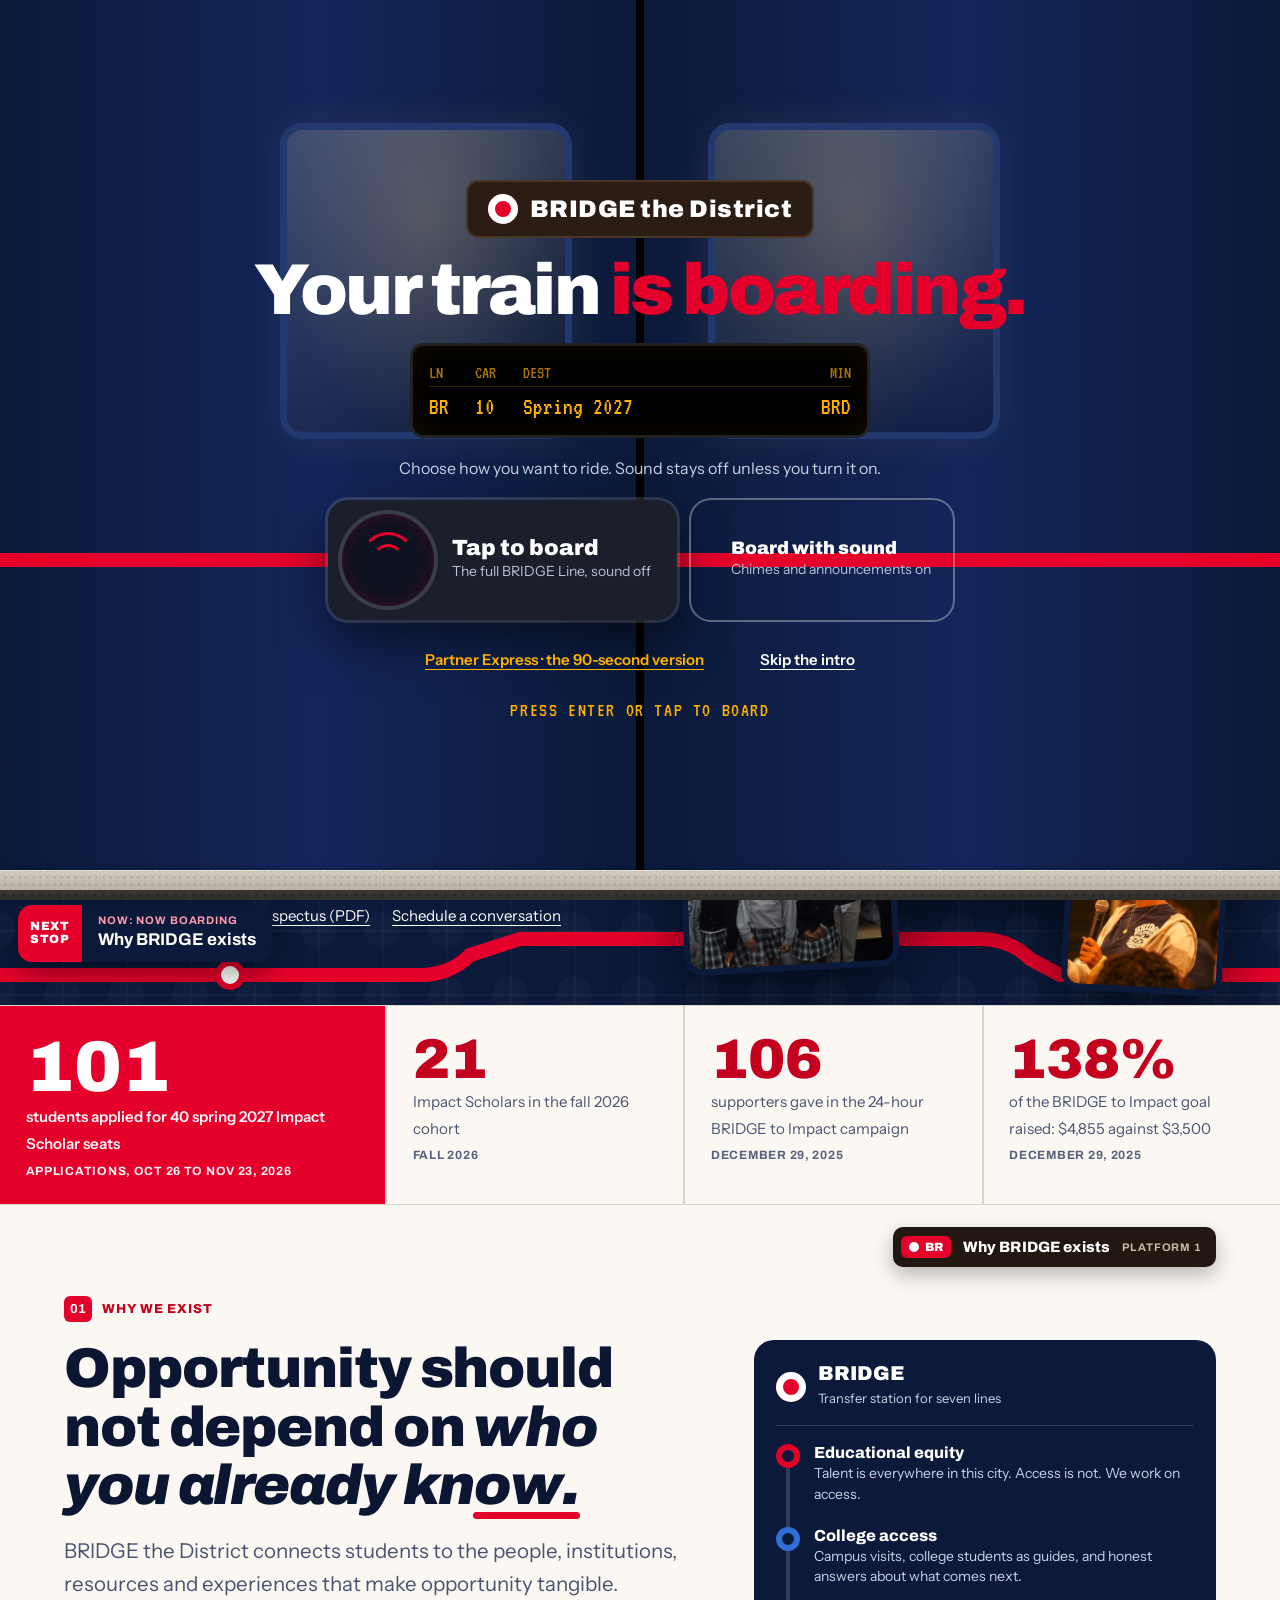
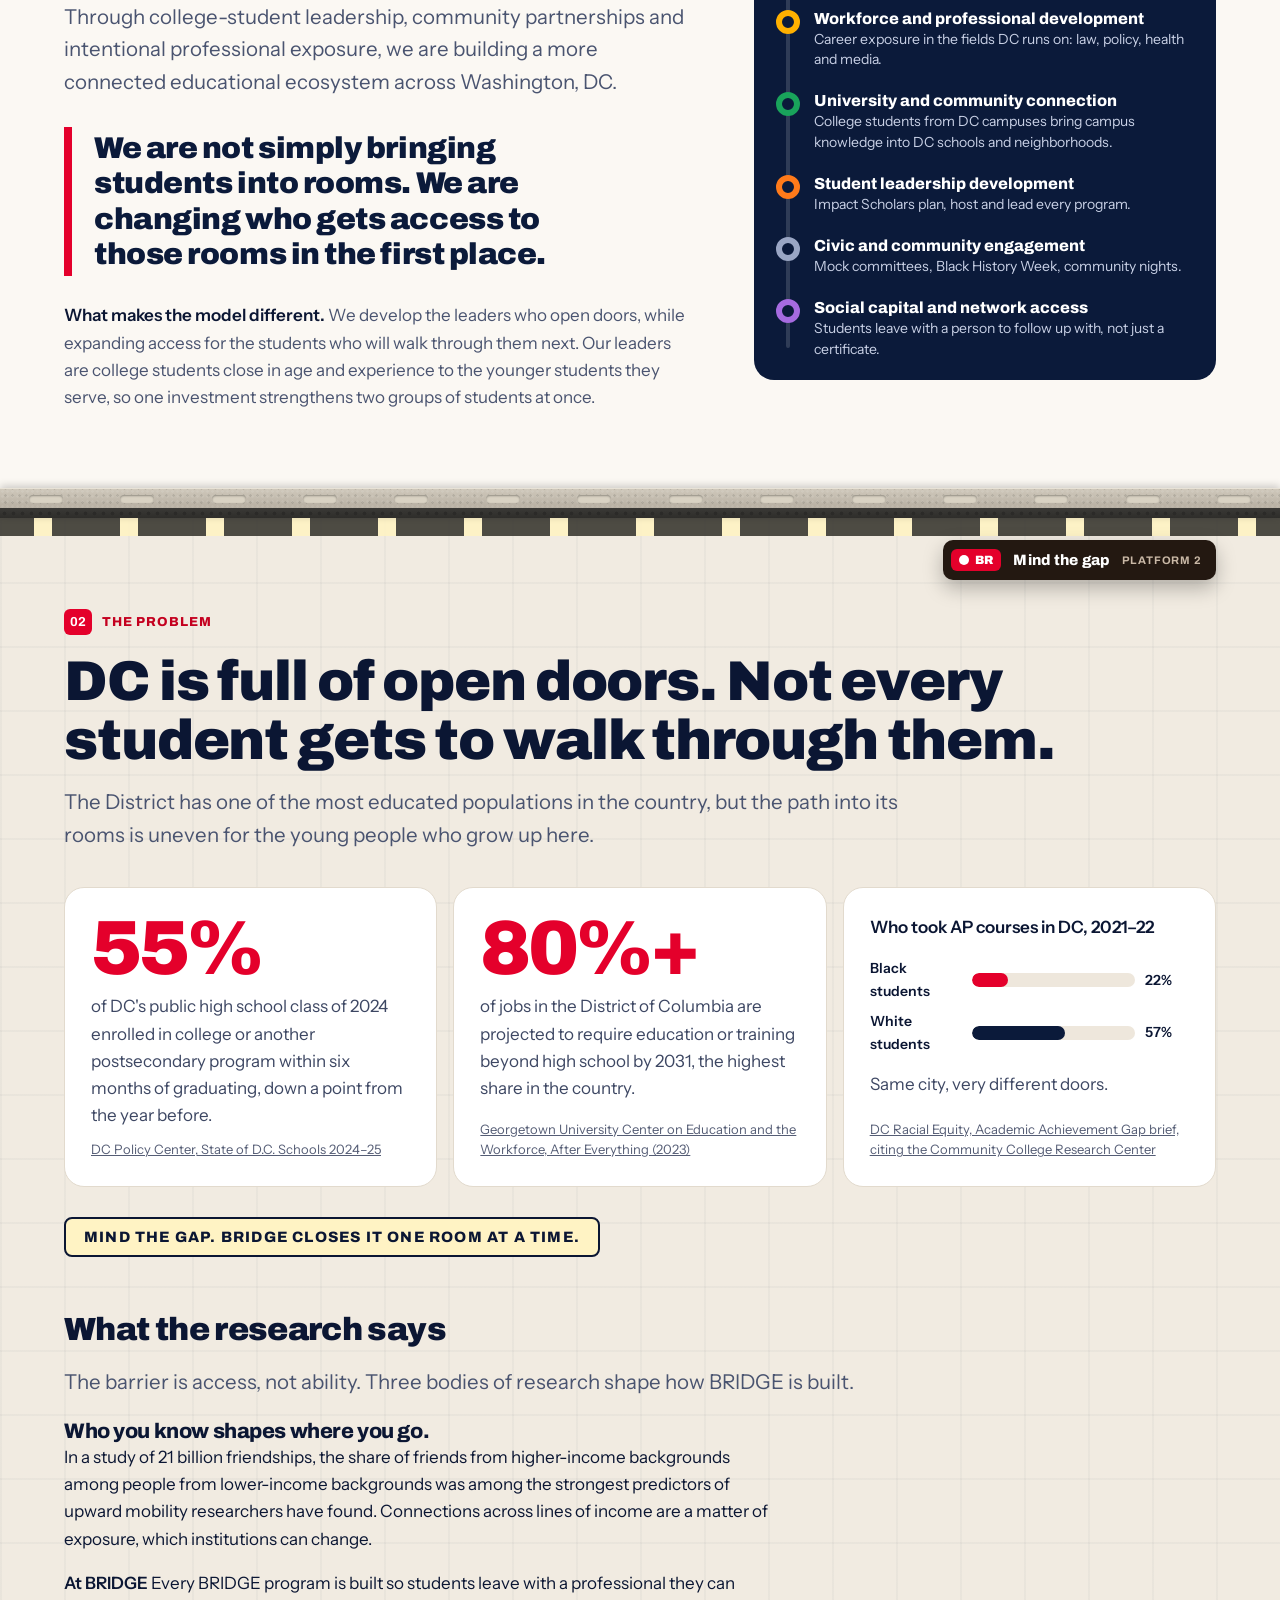
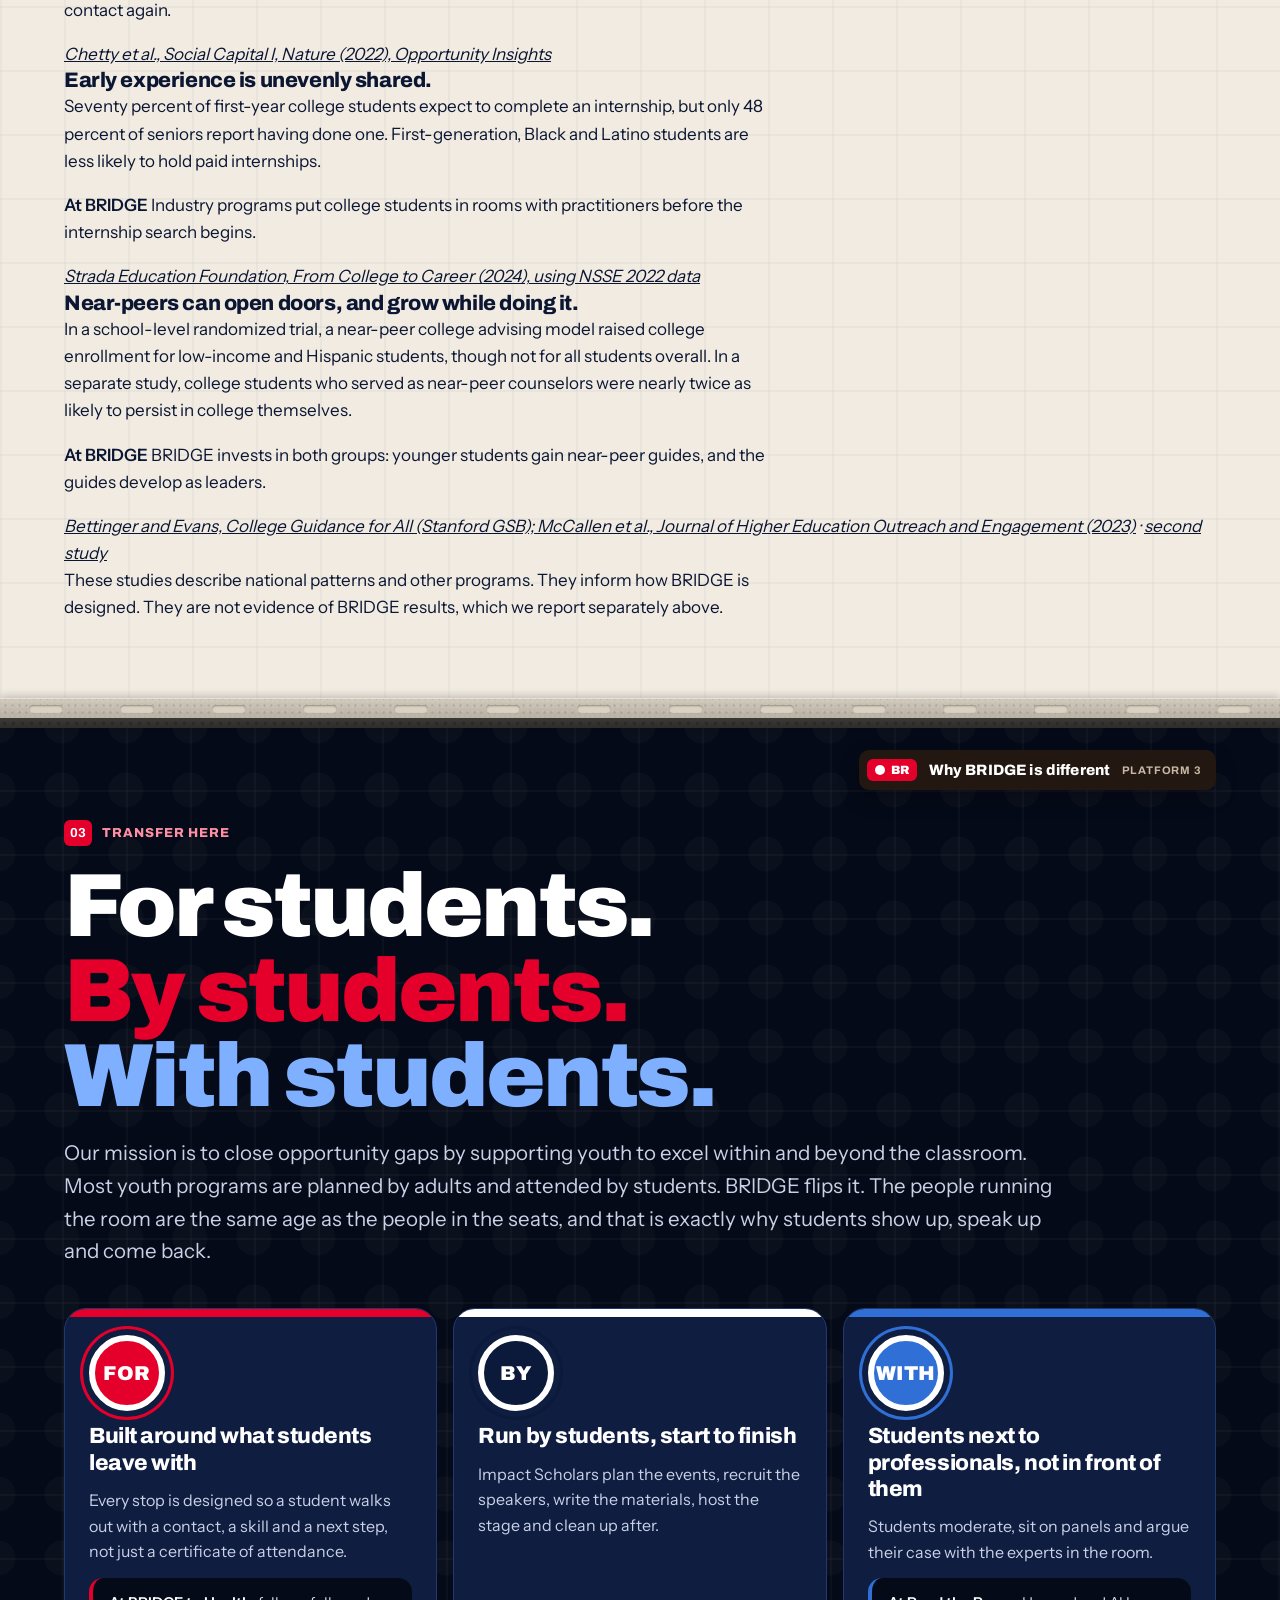
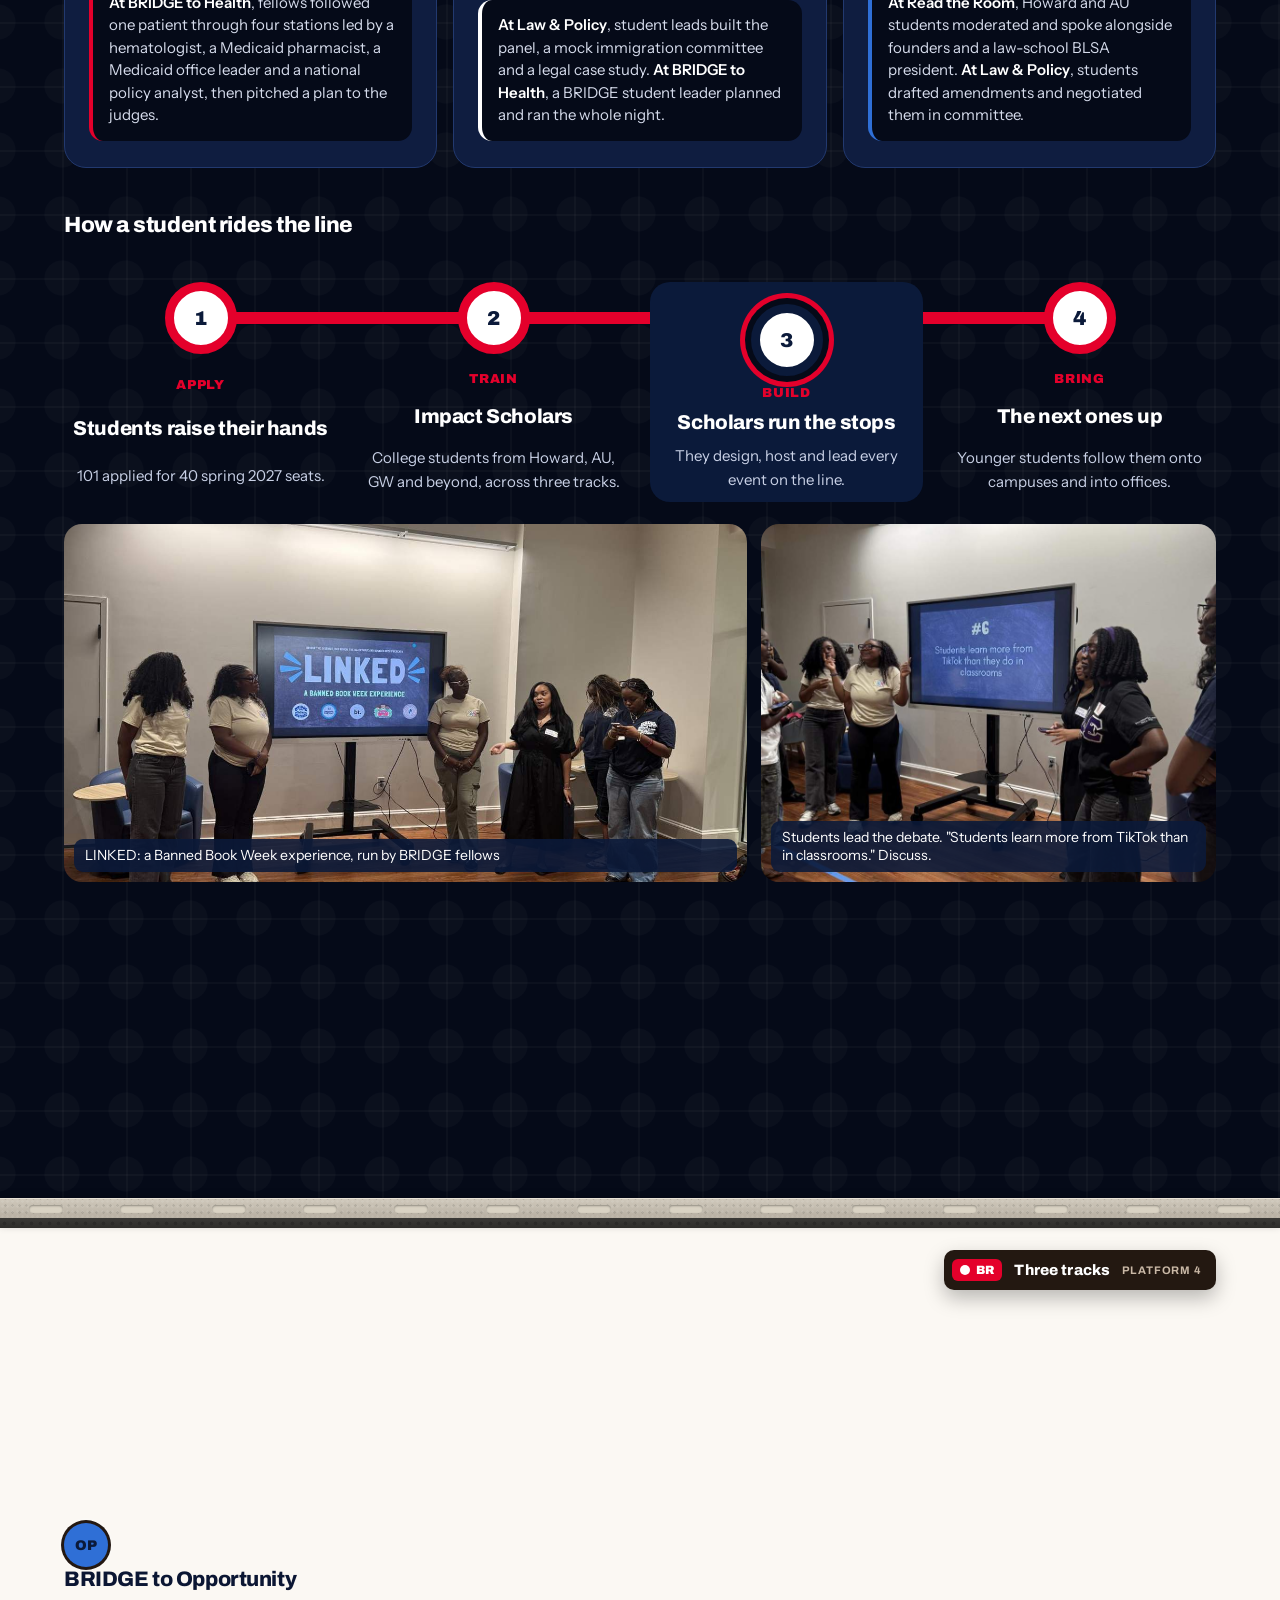
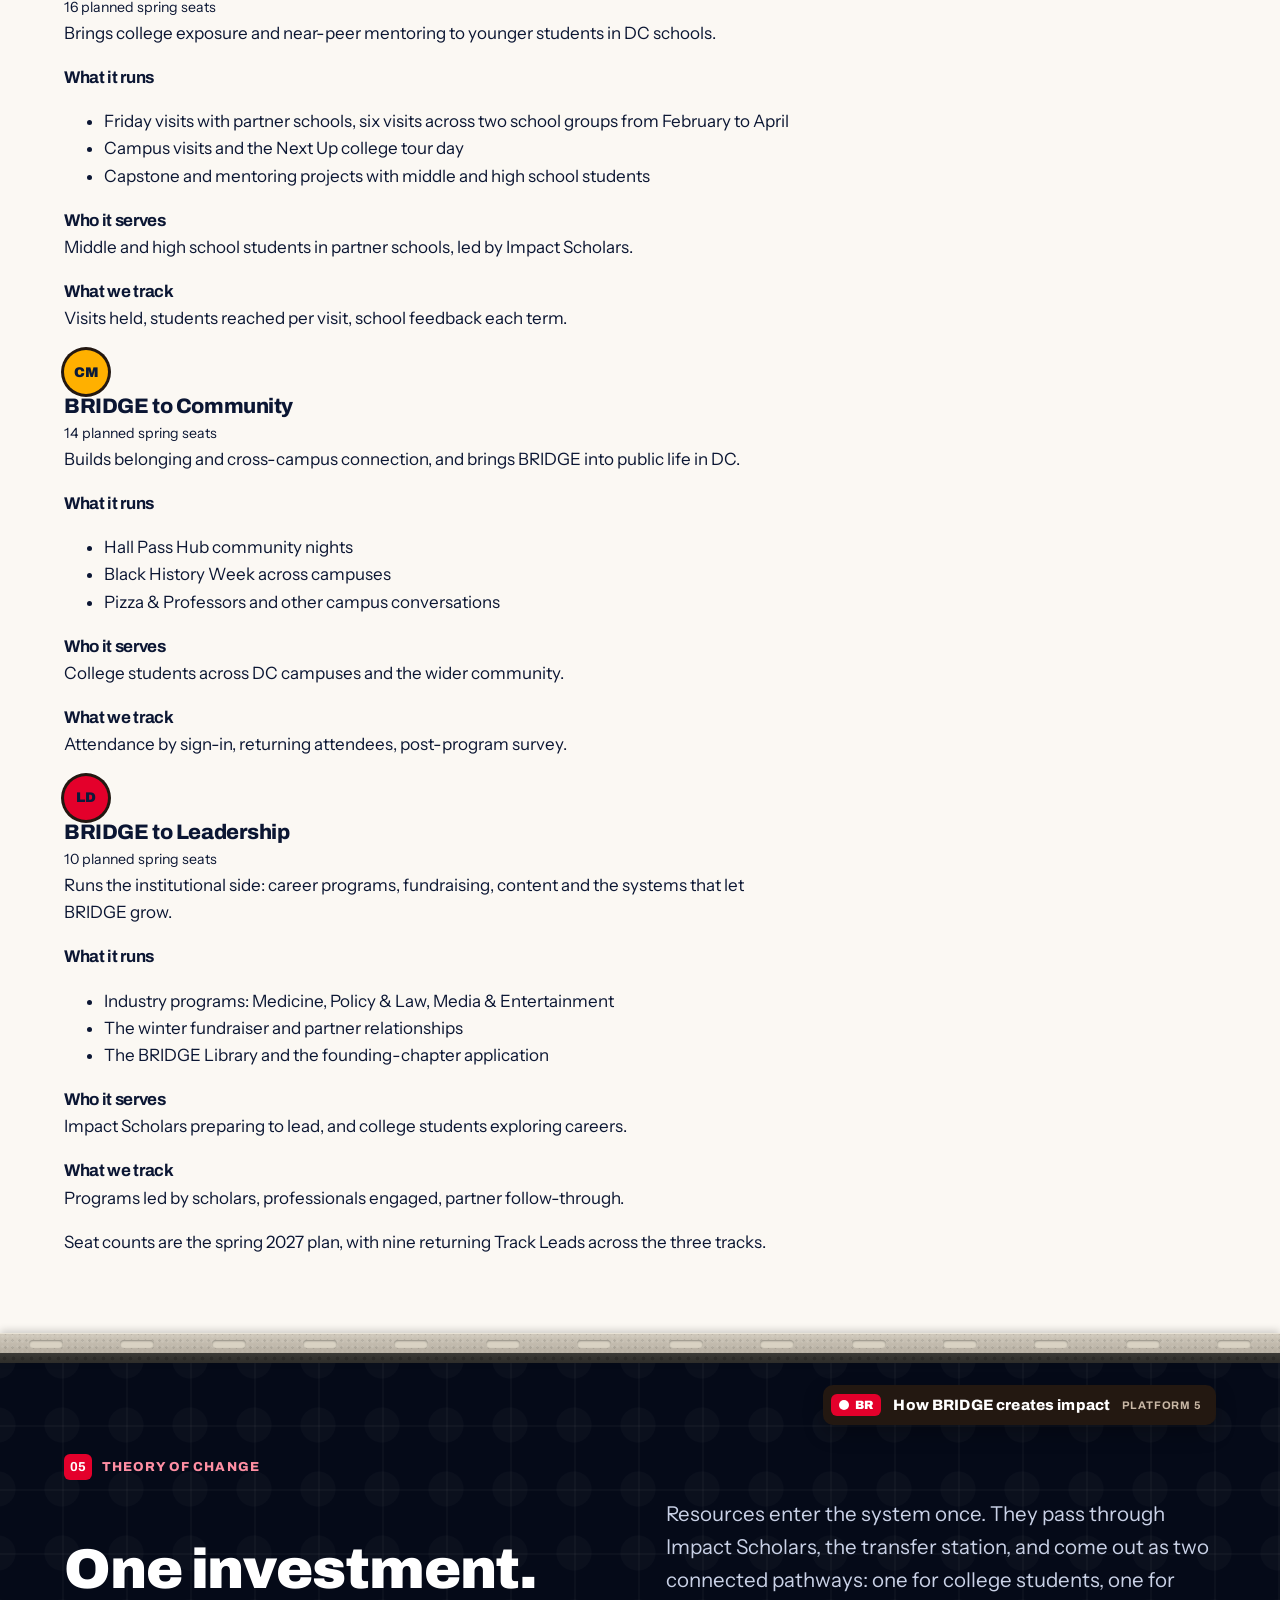
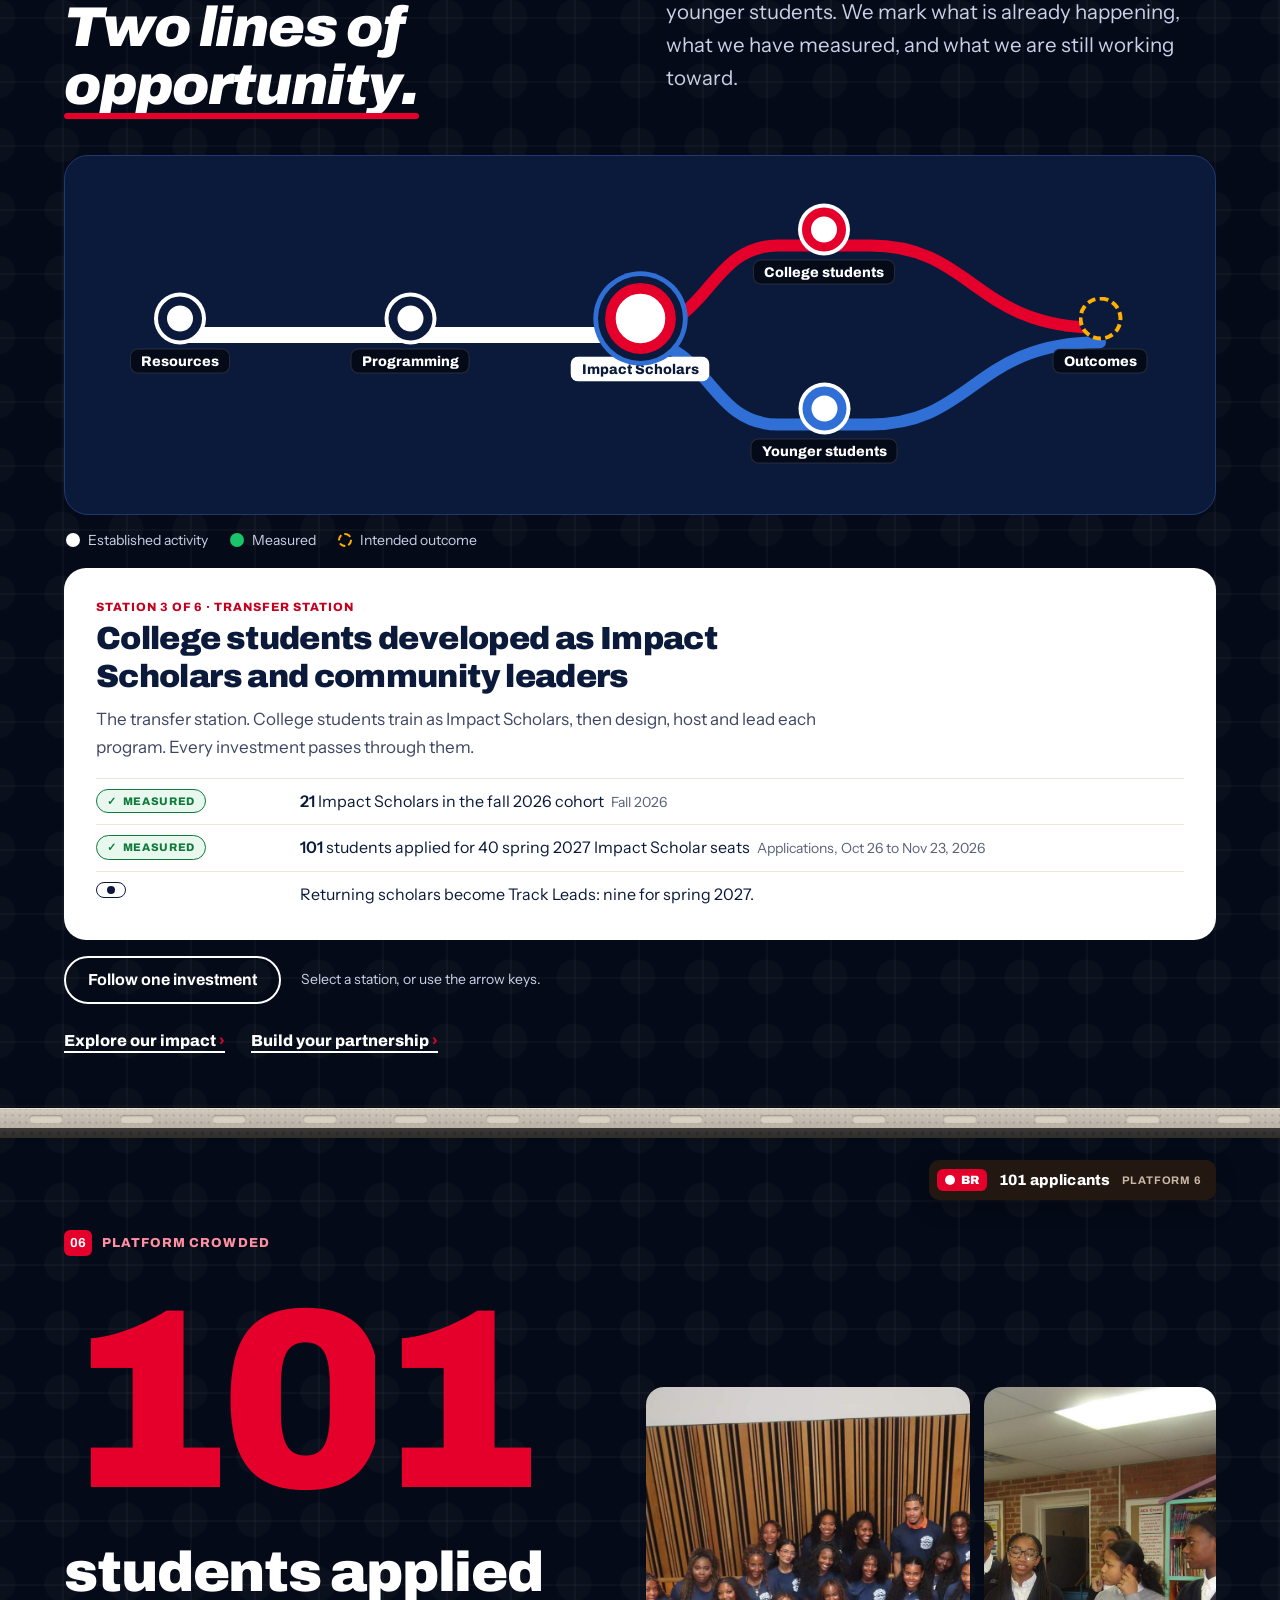
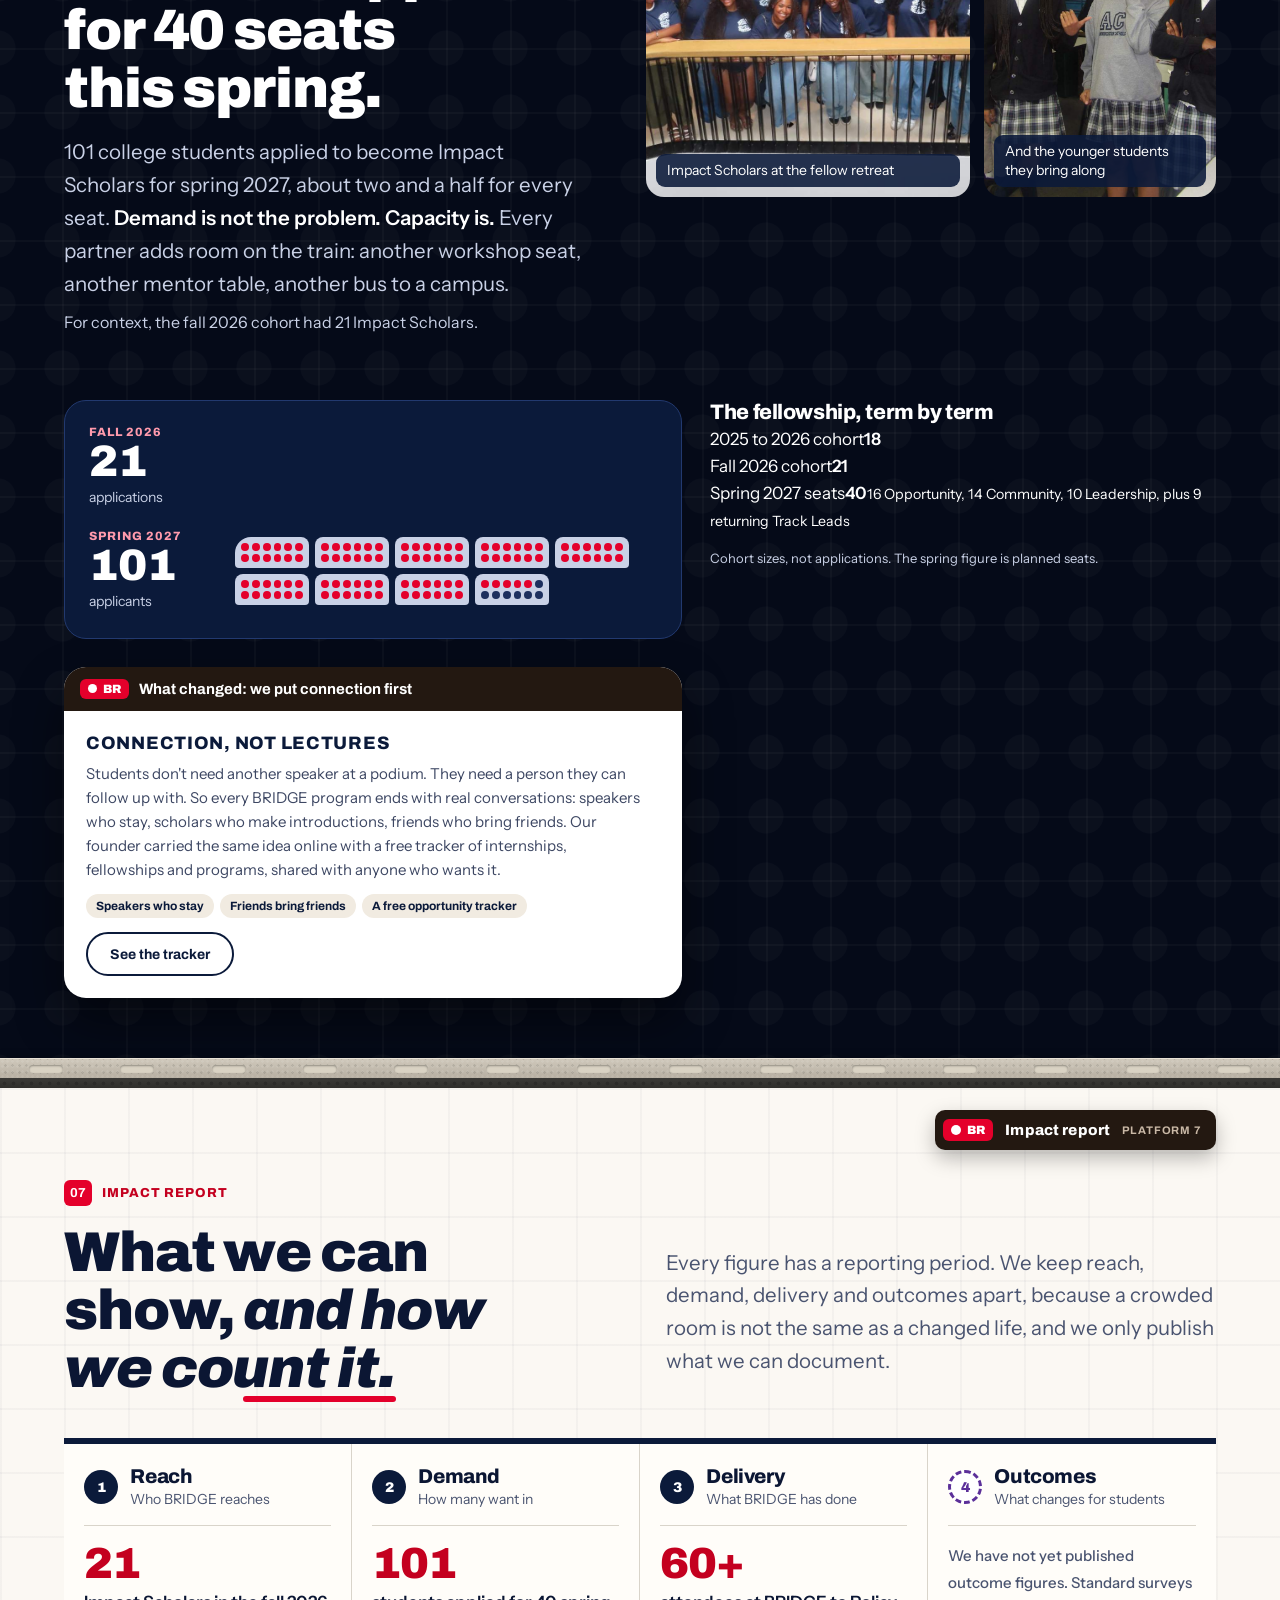
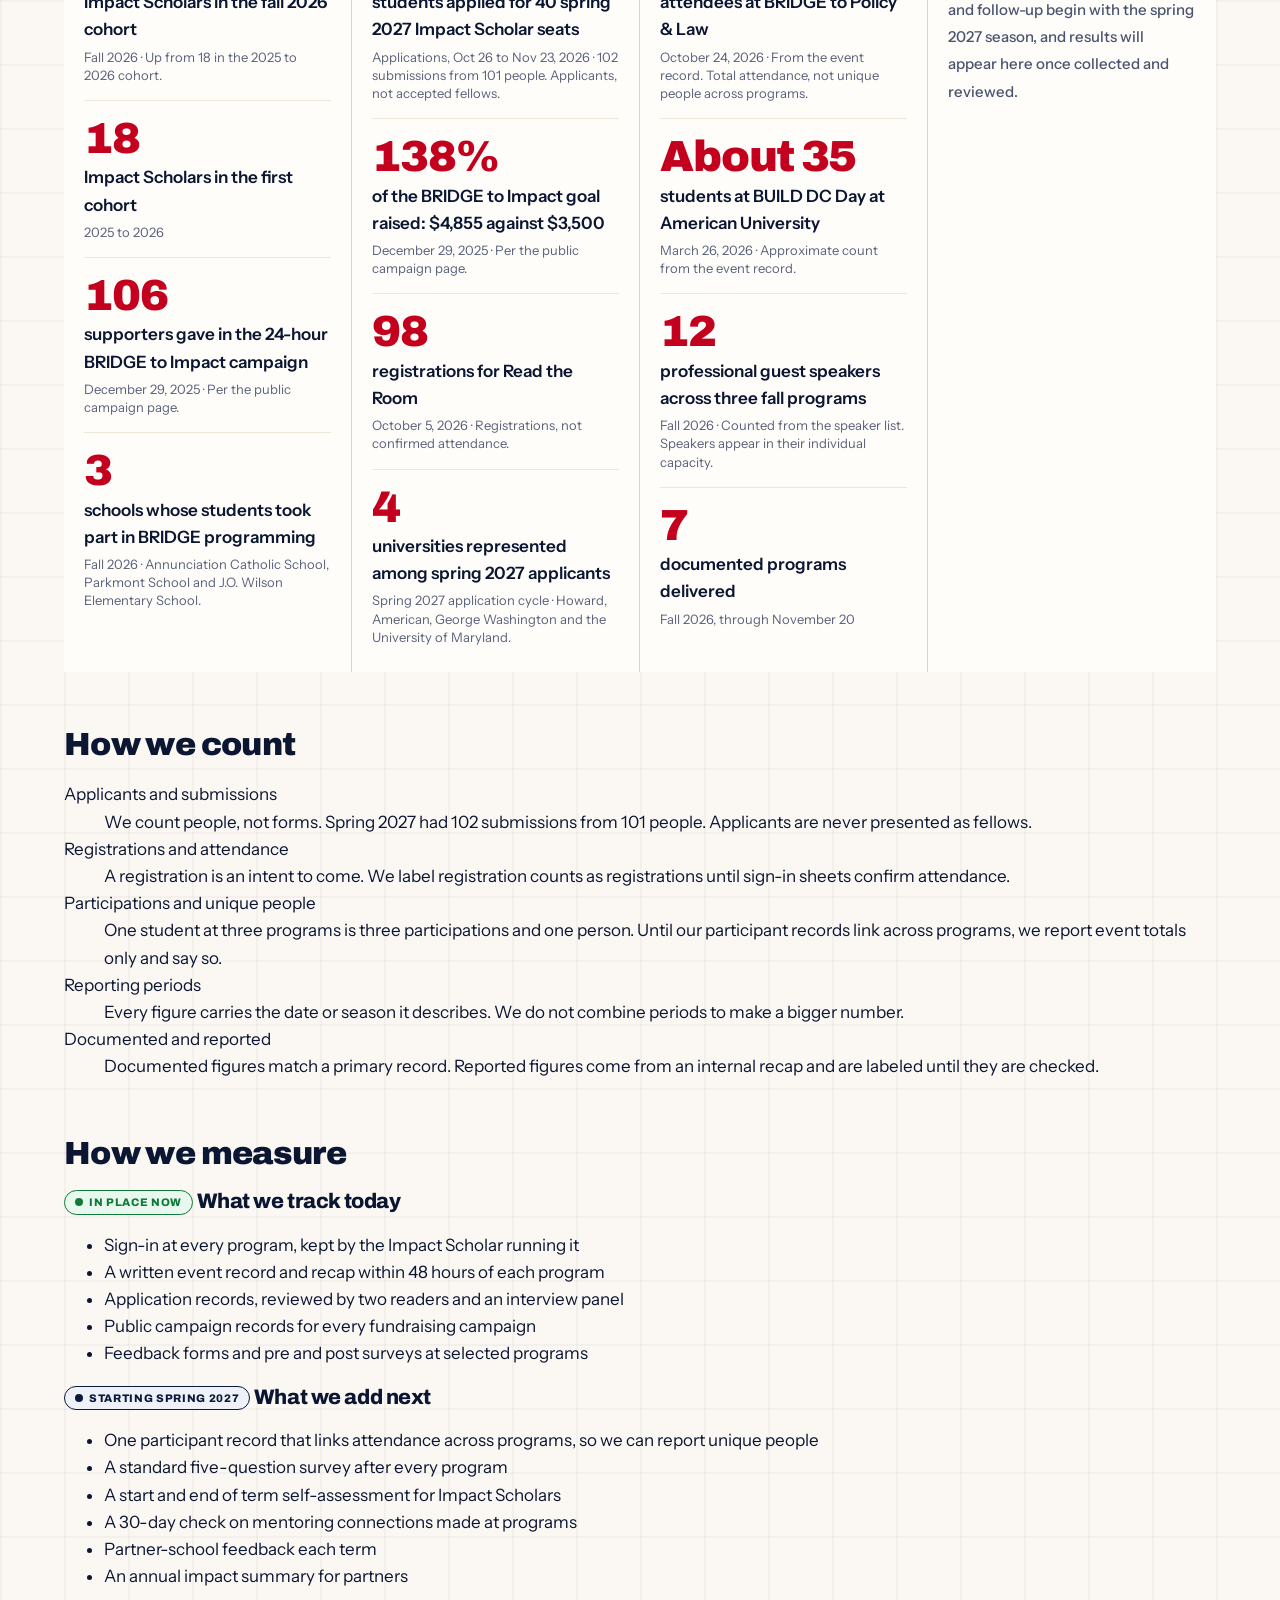
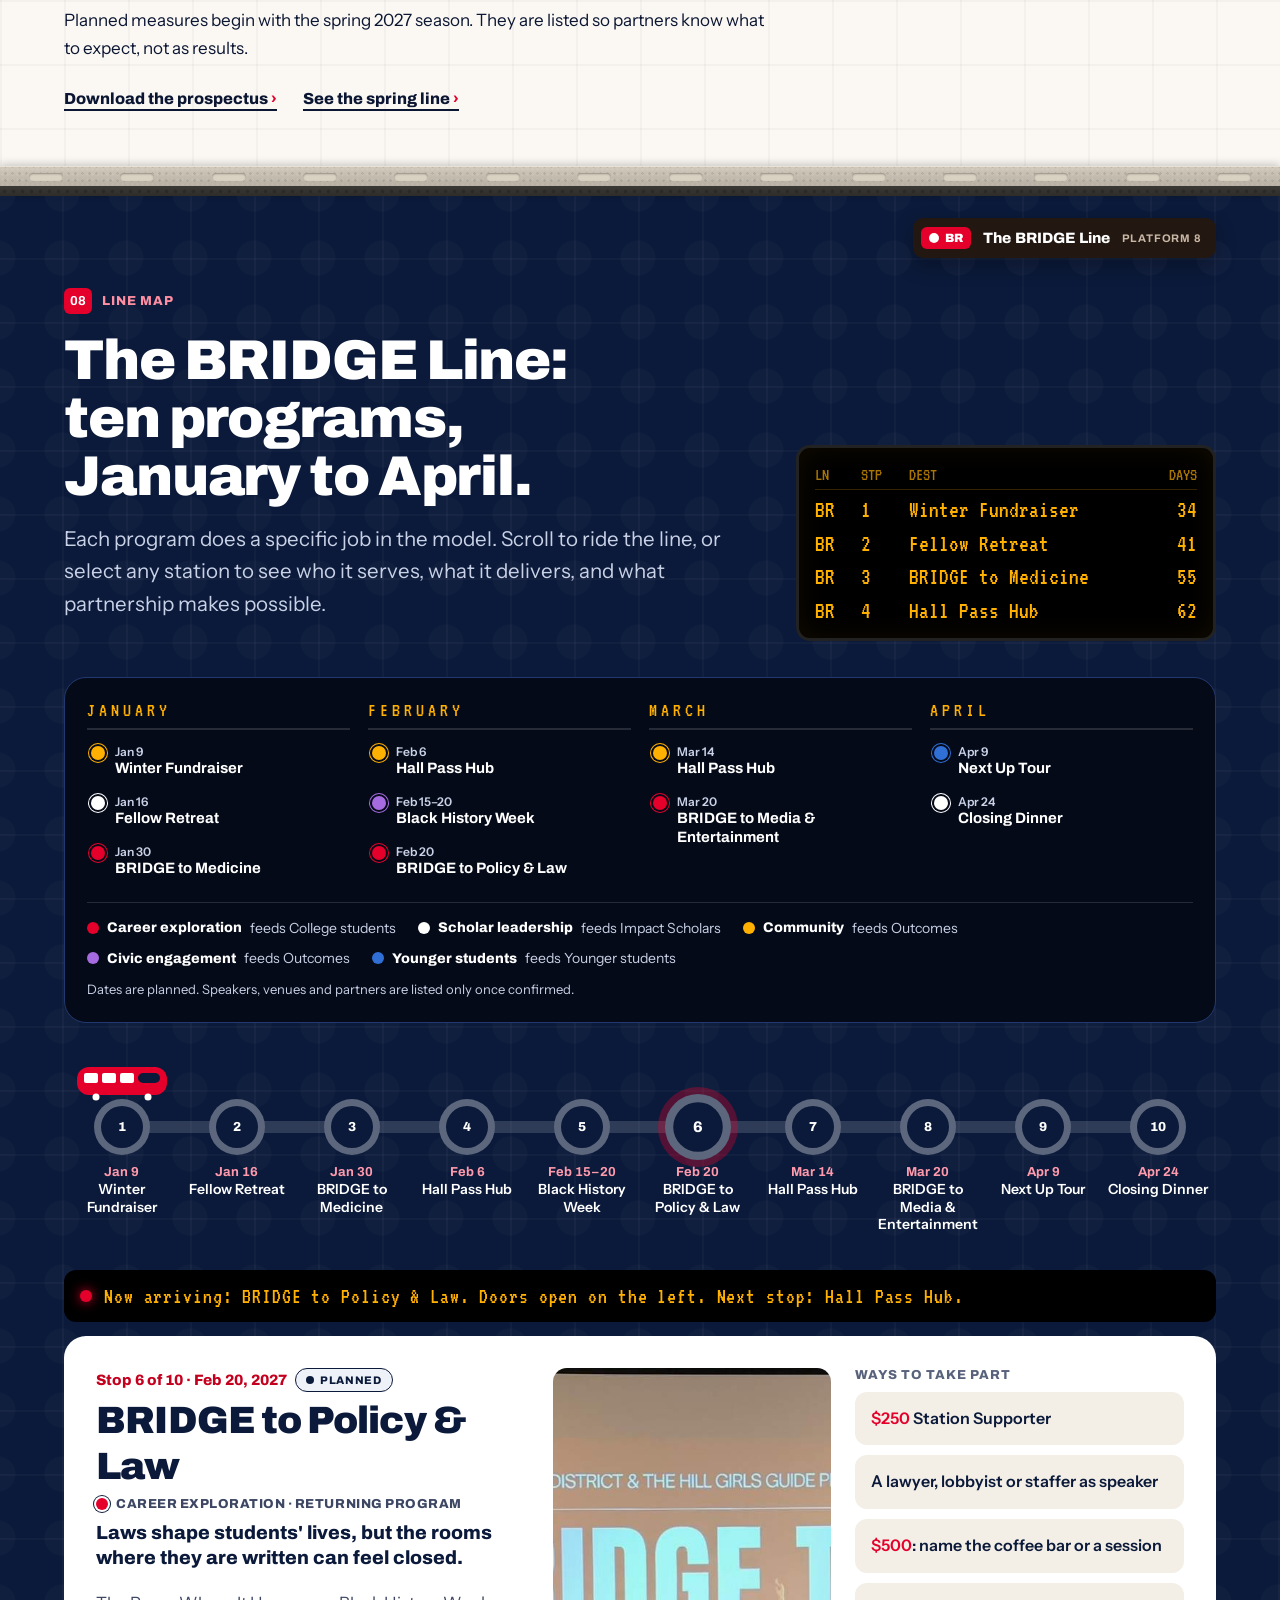
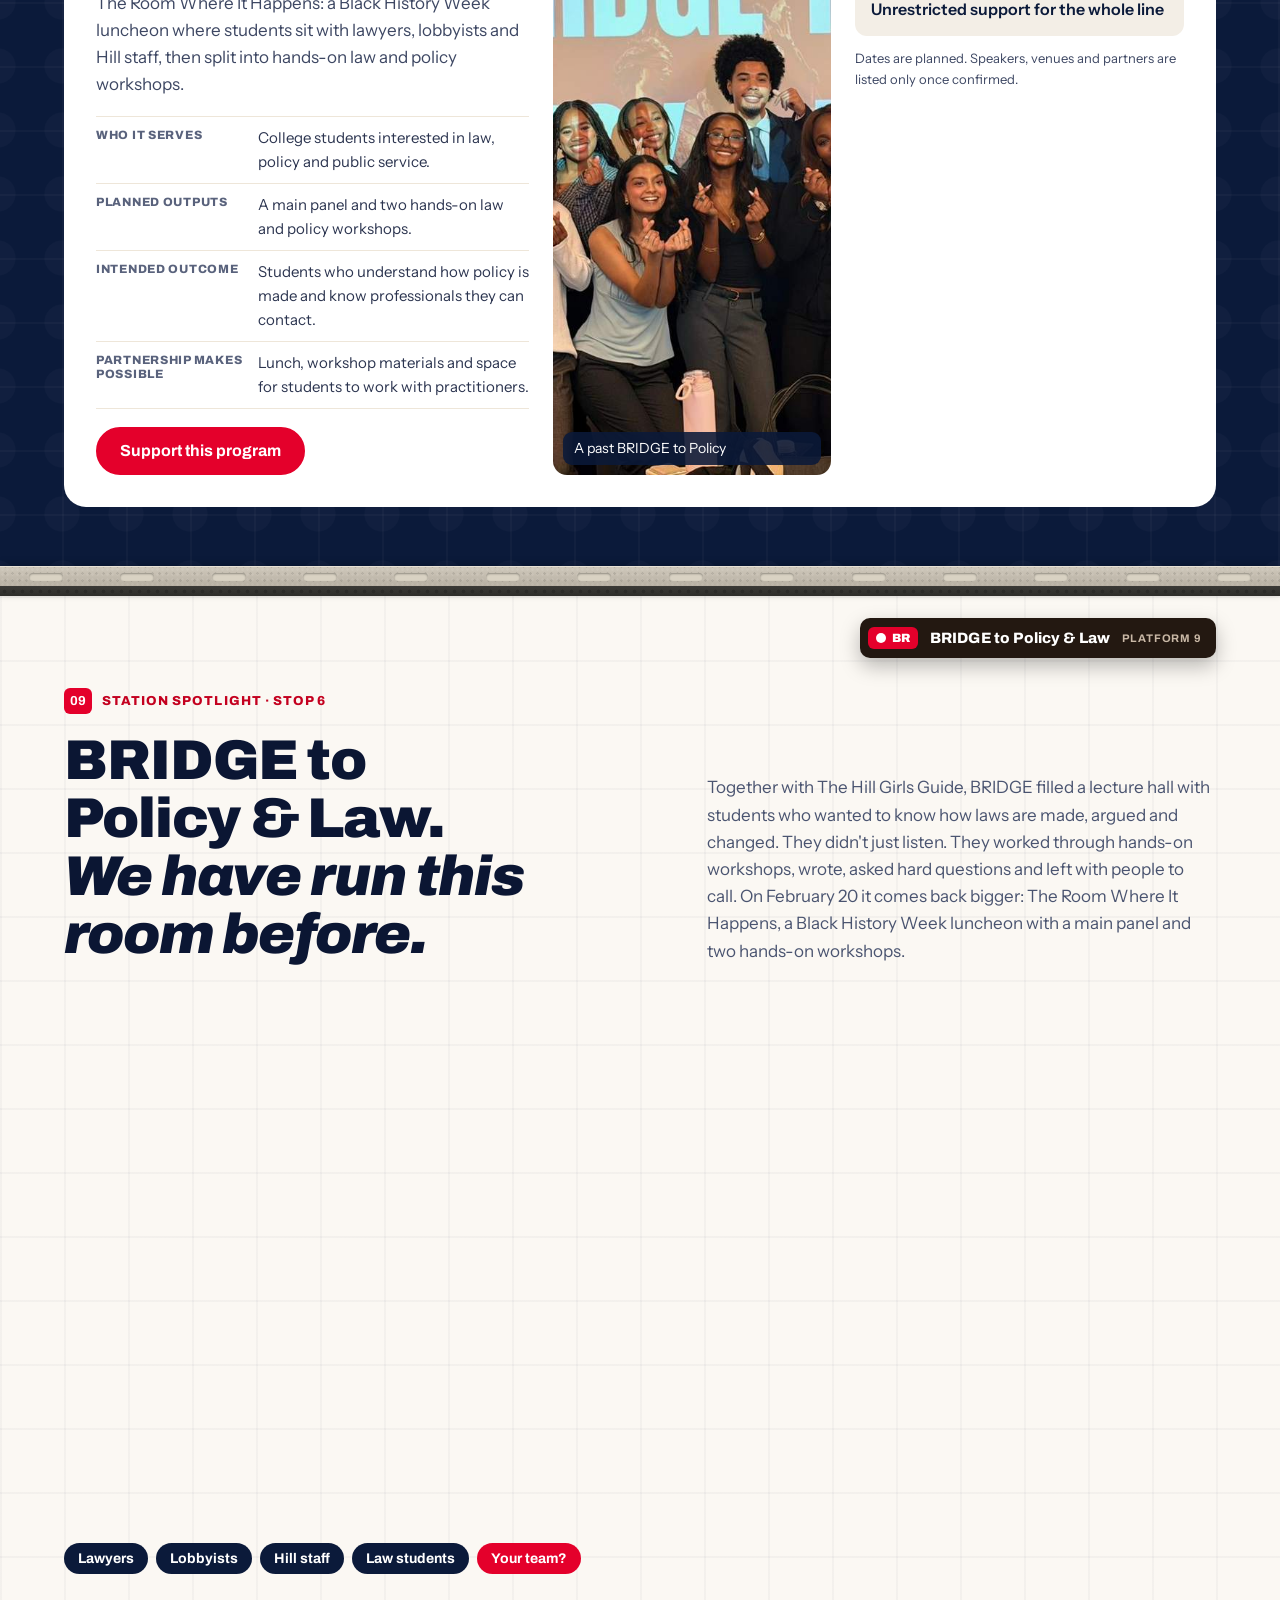
==== commit e596124c: "Rules engine, rebuilt deck, gate, layout fixes (root pages)" ====
--- a/index.html
+++ b/index.html
@@ -25,13 +25,14 @@
 <link rel="stylesheet" href="assets/css/system.css">
 <link rel="stylesheet" href="assets/css/ride.css">
 <link rel="stylesheet" href="assets/css/sections.css">
+<link rel="stylesheet" href="assets/css/readiness.css">
 <script>
 /* Show the boarding gate only when scripts run, no deep link was used, and the visitor has not boarded this session.
    If the ride script fails to load, the gate removes itself after 5 seconds. */
 (function(d){d.classList.add('js');try{if(!location.hash&&!/[?&](skip|nogate)/.test(location.search)&&!sessionStorage.getItem('bridge-boarded'))d.classList.add('gate-on')}catch(e){}setTimeout(function(){if(!window.__ride)d.classList.remove('gate-on')},5000)})(document.documentElement);
 </script>
 <script type="application/ld+json">
-{"@context":"https://schema.org","@type":"NGO","name":"BRIDGE the District","alternateName":"BRIDGE","url":"https://englandomotanwa-sys.github.io/bridge-2027/","email":"info@bridgethedistrict.org","description":"A student-led nonprofit in Washington, DC that closes opportunity gaps by supporting youth to excel within and beyond the classroom.","nonprofitStatus":"Nonprofit501c3","areaServed":{"@type":"City","name":"Washington, DC"},"logo":"https://englandomotanwa-sys.github.io/bridge-2027/apple-touch-icon.png","award":"2026 Rising Futures Award, BUILD"}
+{"@context":"https://schema.org","@type":"NGO","name":"BRIDGE the District","alternateName":"BRIDGE","url":"https://englandomotanwa-sys.github.io/bridge-2027/","email":"info@bridgethedistrict.org","description":"A student-led nonprofit in Washington, DC that closes opportunity gaps by supporting youth to excel within and beyond the classroom.","nonprofitStatus":"Nonprofit501c3","areaServed":{"@type":"City","name":"Washington, DC"},"logo":"https://englandomotanwa-sys.github.io/bridge-2027/apple-touch-icon.png","taxID":"39-3160840","foundingDate":"2025","foundingLocation":"Washington, DC","founder":[{"@type":"Person","name":"England Meadows"},{"@type":"Person","name":"Eva Wadley"}]}
 </script>
 </head>
 <body>
@@ -42,15 +43,15 @@
  <div class="door l" aria-hidden="true"></div><div class="door r" aria-hidden="true"></div>
  <div class="gate-ui">
   <div class="pylon"><i class="dot"></i>BRIDGE the District</div>
+  <h2 id="gateTitle"><span>Your train</span> <em>is boarding.</em></h2>
   <div class="pids" aria-hidden="true"><div class="row h"><span>LN</span><span>CAR</span><span>DEST</span><span>MIN</span></div><div class="row"><span>BR</span><span>10</span><span class="dest">Spring 2027</span><span class="blink">BRD</span></div></div>
-  <h2 id="gateTitle">Your train <em>is boarding.</em></h2>
   <p id="gateDesc" class="gdesc">Choose how you want to ride. Sound stays off unless you turn it on.</p>
   <div class="gate-choices">
    <button class="tap" id="board" type="button"><span class="reader"><span class="card">BRIDGE</span></span><span class="txt"><b>Tap to board</b><small>The full BRIDGE Line, sound off</small></span></button>
-   <button class="tap snd" id="boardSound" type="button"><span class="txt"><b>Board with sound</b><small>Chimes and announcements on</small></span></button>
-  </div>
-  <div class="gate-links"><a href="express.html" id="gateExpress">Partner Express · the 90-second version</a><button type="button" id="skipIntro">Skip the intro</button></div>
-  <div class="hint" id="gHint" aria-live="polite"><span class="kb">PRESS ENTER OR </span>TAP THE READER</div>
+   <button class="tap snd" id="boardSound" type="button"><span class="gicon" aria-hidden="true"><svg viewBox="0 0 48 48"><path d="M8 19h8l10-8v26l-10-8H8z" fill="currentColor"/><path d="M32 17a9 9 0 0 1 0 14M36.5 12.5a15.5 15.5 0 0 1 0 23" fill="none" stroke="currentColor" stroke-width="3.2" stroke-linecap="round"/></svg></span><span class="txt"><b>Board with sound</b><small>Chimes and announcements on</small></span></button>
+  </div>
+  <div class="gate-links"><a href="express.html" id="gateExpress">Partner Express · the 90-second version</a><span class="gsep" aria-hidden="true"></span><button type="button" id="skipIntro">Skip the intro</button></div>
+  <div class="hint" id="gHint" aria-live="polite"><span class="kb">PRESS ENTER OR </span>TAP TO BOARD</div>
  </div>
  <div class="edge" id="gEdge" aria-hidden="true"></div>
 </div>
@@ -67,12 +68,12 @@
 </nav>
 <div class="menupanel" id="menuPanel" hidden>
  <div class="mp-lines"><a href="#top" class="mp-ride"><b>Ride the BRIDGE Line</b><small>The full experience</small></a><a href="express.html" class="mp-exp"><b>Partner Express</b><small>The 90-second summary</small></a></div>
- <ol class="mp-stops"><li><a href="#purpose">Why BRIDGE</a></li><li><a href="#model">Our model</a></li><li><a href="#impact">Impact</a></li><li><a href="#season">Spring 2027</a></li><li><a href="#pathways">Industry pathways</a></li><li><a href="#doors">Where funding goes</a></li><li><a href="#partner">Partnership levels</a></li><li><a href="#build">Build your partnership</a></li><li><a href="#about">About BRIDGE</a></li></ol>
+ <ol class="mp-stops"><li><a href="#purpose">Why BRIDGE</a></li><li><a href="#model">Our model</a></li><li><a href="#tracks">Three tracks</a></li><li><a href="#impact">Impact</a></li><li><a href="#season">Spring 2027</a></li><li><a href="#pathways">Industry pathways</a></li><li><a href="#doors">Where funding goes</a></li><li><a href="#partner">Partnership levels</a></li><li><a href="#build">Build your partnership</a></li><li><a href="#champion">For your internal case</a></li><li><a href="#continuity">Built for continuity</a></li><li><a href="#about">About BRIDGE</a></li><li><a href="#faq">Due diligence FAQ</a></li></ol>
  <div class="mp-cta"><a class="btn solid" data-href="talk" href="#">Schedule a conversation</a><a class="btn" data-href="prospectus" href="downloads/BRIDGE-the-District-Partnership-Prospectus-2027.pdf">Prospectus (PDF)</a><a class="btn" href="present.html">Present</a></div>
 </div>
 <div class="ticker">
  <button class="lbl" id="chime" type="button" aria-label="Play the door chime"><i class="bell" aria-hidden="true"></i>Operator</button>
- <div class="run" role="marquee" aria-label="Train operator announcements"><span id="tick">This is a BRIDGE Line train to Spring 2027. &nbsp;◆&nbsp; Doors opening. &nbsp;◆&nbsp; 102 students applied to ride this season. &nbsp;◆&nbsp; Next stop: Winter Fundraiser, January 9. &nbsp;◆&nbsp; Please move to the center of the car and make room for more students. &nbsp;◆&nbsp; Transfer here for BRIDGE to Medicine, Policy &amp; Law, and Media &amp; Entertainment. &nbsp;◆&nbsp; This train is run by students, for students, with students. &nbsp;◆&nbsp; 600+ books given with Brown Kids Read and Our Kids Read. &nbsp;◆&nbsp; Step back, doors closing. &nbsp;◆&nbsp; On the escalator: stand right, walk left. &nbsp;◆&nbsp; Please do not hold the doors. Another BRIDGE program is right behind this one. &nbsp;◆&nbsp; Partners board at every station.</span></div>
+ <div class="run" role="marquee" aria-label="Train operator announcements"><span id="tick">This is a BRIDGE Line train to Spring 2027. &nbsp;◆&nbsp; Doors opening. &nbsp;◆&nbsp; 101 students applied for 40 seats this season. &nbsp;◆&nbsp; Next stop: Winter Fundraiser, January 9. &nbsp;◆&nbsp; Please move to the center of the car and make room for more students. &nbsp;◆&nbsp; Transfer here for BRIDGE to Medicine, Policy &amp; Law, and Media &amp; Entertainment. &nbsp;◆&nbsp; This train is run by students, for students, with students. &nbsp;◆&nbsp; Student-powered. Institutionally grounded. Built to last. &nbsp;◆&nbsp; Step back, doors closing. &nbsp;◆&nbsp; On the escalator: stand right, walk left. &nbsp;◆&nbsp; Please do not hold the doors. Another BRIDGE program is right behind this one. &nbsp;◆&nbsp; Partners board at every station.</span></div>
  <button class="tpause" id="tickPause" type="button" aria-pressed="false" aria-label="Pause announcements"><span aria-hidden="true">II</span></button>
 </div>
 </header>
@@ -85,6 +86,7 @@
   <div>
    <div class="sta"><i></i>Now boarding · Spring 2027 · Washington, DC</div>
    <h1><span>Come into</span><span>the room.</span><span>Build it with us.</span></h1>
+   <p class="hero-pos">Student-powered. Institutionally grounded. Built to last.</p>
    <p class="lede">BRIDGE the District is a student-powered nonprofit building infrastructure for opportunity in Washington, DC. We develop college students into community leaders, then use their closeness to younger students to open doors to the people, institutions and experiences that make opportunity real.</p>
    <div class="entries" role="group" aria-label="Two ways to explore">
     <a class="entry ride" href="#purpose"><span class="bul" aria-hidden="true">BR</span><span><b>Ride the BRIDGE Line</b><small>The full experience: stations, stories and photos</small></span><span class="go" aria-hidden="true">›</span></a>
@@ -104,7 +106,7 @@
  </svg>
 </section>
 
-<div class="stats" aria-label="BRIDGE at a glance" data-render="highlights"></div>
+<div class="stats" aria-label="BRIDGE at a glance" data-render="highlights"><!--pre--><div class="stat big"><b>101</b><span>students applied for 40 spring 2027 Impact Scholar seats</span><small>Applications, Oct 26 to Nov 23, 2026</small></div><div class="stat"><b>21</b><span>Impact Scholars in the fall 2026 cohort</span><small>Fall 2026</small></div><div class="stat"><b>106</b><span>supporters gave in the 24-hour BRIDGE to Impact campaign</span><small>December 29, 2025</small></div><div class="stat"><b>138%</b><span>of the BRIDGE to Impact goal raised: $4,855 against $3,500</span><small>December 29, 2025</small></div><!--/pre--></div>
 
 <section class="band purpose" id="purpose" data-name="Why BRIDGE exists" tabindex="-1">
  <div class="wrap">
@@ -114,11 +116,11 @@
     <h2>Opportunity should not depend on <em class="it">who you already know.</em></h2>
     <p class="lede" style="margin-top:20px">BRIDGE the District connects students to the people, institutions, resources and experiences that make opportunity tangible. Through college-student leadership, community partnerships and intentional professional exposure, we are building a more connected educational ecosystem across Washington, DC.</p>
     <p class="pull">We are not simply bringing students into rooms. We are changing who gets access to those rooms in the first place.</p>
-    <p class="purpose-diff"><b>What makes the model different.</b> BRIDGE develops college students into community leaders, and those leaders are close in age and experience to the younger students they serve. One investment strengthens two groups of students at once.</p>
+    <p class="purpose-diff"><b>What makes the model different.</b> <span data-bind="differentiator">We develop the leaders who open doors, while expanding access for the students who will walk through them next.</span> Our leaders are college students close in age and experience to the younger students they serve, so one investment strengthens two groups of students at once.</p>
    </div>
    <div class="xfer">
     <div class="xfer-h"><span class="dot" aria-hidden="true"></span><div><b>BRIDGE</b><small>Transfer station for seven lines</small></div></div>
-    <ul class="xfer-lines" data-render="focus"></ul>
+    <ul class="xfer-lines" data-render="focus"><!--pre--><li style="--c:#e4002b"><i aria-hidden="true"></i><div><b>Educational equity</b><span>Talent is everywhere in this city. Access is not. We work on access.</span></div></li><li style="--c:#2f6fd6"><i aria-hidden="true"></i><div><b>College access</b><span>Campus visits, college students as guides, and honest answers about what comes next.</span></div></li><li style="--c:#ffb000"><i aria-hidden="true"></i><div><b>Workforce and professional development</b><span>Career exposure in the fields DC runs on: law, policy, health and media.</span></div></li><li style="--c:#19a35b"><i aria-hidden="true"></i><div><b>University and community connection</b><span>College students from DC campuses bring campus knowledge into DC schools and neighborhoods.</span></div></li><li style="--c:#ff7a1a"><i aria-hidden="true"></i><div><b>Student leadership development</b><span>Impact Scholars plan, host and lead every program.</span></div></li><li style="--c:#9aa6c4"><i aria-hidden="true"></i><div><b>Civic and community engagement</b><span>Mock committees, Black History Week, community nights.</span></div></li><li style="--c:#a66be0"><i aria-hidden="true"></i><div><b>Social capital and network access</b><span>Students leave with a person to follow up with, not just a certificate.</span></div></li><!--/pre--></ul>
    </div>
   </div>
  </div>
@@ -129,8 +131,11 @@
   <div class="sta"><b>00</b>The problem</div>
   <h2>DC is full of open doors. Not every student gets to walk through them.</h2>
   <p class="lede" style="margin-top:16px">The District has one of the most educated populations in the country, but the path into its rooms is uneven for the young people who grow up here.</p>
-  <div class="gap-grid" data-render="gap"></div>
+  <div class="gap-grid" data-render="gap"><!--pre--><div class="gapcard"><b>55%</b><p>of DC's public high school class of 2024 enrolled in college or another postsecondary program within six months of graduating, down a point from the year before.</p><cite><a href="https://www.dcpolicycenter.org/publications/stateofdcschools2024-25/" target="_blank" rel="noopener">DC Policy Center, State of D.C. Schools 2024–25</a></cite></div><div class="gapcard"><b>80%+</b><p>of jobs in the District of Columbia are projected to require education or training beyond high school by 2031, the highest share in the country.</p><cite><a href="https://cew.georgetown.edu/cew-reports/projections2031/" target="_blank" rel="noopener">Georgetown University Center on Education and the Workforce, After Everything (2023)</a></cite></div><div class="gapcard"><p class="gtitle">Who took AP courses in DC, 2021–22</p><div class="bars"><div><span>Black students</span><span class="t"><i style="--w:22%"></i></span><span>22%</span></div><div><span>White students</span><span class="t"><i style="--w:57%"></i></span><span>57%</span></div></div><p>Same city, very different doors.</p><cite><a href="https://www.dcracialequity.org/achievement-gap-brief" target="_blank" rel="noopener">DC Racial Equity, Academic Achievement Gap brief, citing the Community College Research Center</a></cite></div><!--/pre--></div>
   <div class="mind">Mind the gap. BRIDGE closes it one room at a time.</div>
+  <h3 class="sub-h">What the research says</h3>
+  <p class="lede">The barrier is access, not ability. Three bodies of research shape how BRIDGE is built.</p>
+  <div class="research" data-render="research"><!--pre--><article class="rcard"><h3>Who you know shapes where you go.</h3><p>In a study of 21 billion friendships, the share of friends from higher-income backgrounds among people from lower-income backgrounds was among the strongest predictors of upward mobility researchers have found. Connections across lines of income are a matter of exposure, which institutions can change.</p><p class="rb"><b>At BRIDGE</b> Every BRIDGE program is built so students leave with a professional they can contact again.</p><cite><a href="https://doi.org/10.1038/s41586-022-04996-4" target="_blank" rel="noopener">Chetty et al., Social Capital I, Nature (2022), Opportunity Insights</a></cite></article><article class="rcard"><h3>Early experience is unevenly shared.</h3><p>Seventy percent of first-year college students expect to complete an internship, but only 48 percent of seniors report having done one. First-generation, Black and Latino students are less likely to hold paid internships.</p><p class="rb"><b>At BRIDGE</b> Industry programs put college students in rooms with practitioners before the internship search begins.</p><cite><a href="https://stradaeducation.org/report/from-college-to-career-students-internship-expectations-and-experiences" target="_blank" rel="noopener">Strada Education Foundation, From College to Career (2024), using NSSE 2022 data</a></cite></article><article class="rcard"><h3>Near-peers can open doors, and grow while doing it.</h3><p>In a school-level randomized trial, a near-peer college advising model raised college enrollment for low-income and Hispanic students, though not for all students overall. In a separate study, college students who served as near-peer counselors were nearly twice as likely to persist in college themselves.</p><p class="rb"><b>At BRIDGE</b> BRIDGE invests in both groups: younger students gain near-peer guides, and the guides develop as leaders.</p><cite><a href="https://www.gsb.stanford.edu/faculty-research/publications/college-guidance-all-randomized-experiment-pre-college-advising" target="_blank" rel="noopener">Bettinger and Evans, College Guidance for All (Stanford GSB); McCallen et al., Journal of Higher Education Outreach and Engagement (2023)</a> · <a href="https://openjournals.libs.uga.edu/jheoe/article/view/2957" target="_blank" rel="noopener">second study</a></cite></article><p class="rnote">These studies describe national patterns and other programs. They inform how BRIDGE is designed. They are not evidence of BRIDGE results, which we report separately above.</p><!--/pre--></div>
  </div>
 </section>
 
@@ -146,8 +151,8 @@
   </div>
   <h3 class="routeh">How a student rides the line</h3>
   <div class="route">
-   <div class="leg"><span class="ring">1</span><em>Apply</em><h3>Students raise their hands</h3><p>102+ applied for spring 2027.</p></div>
-   <div class="leg"><span class="ring">2</span><em>Train</em><h3>Impact Scholars</h3><p>College students from Howard, AU, GW and Georgetown.</p></div>
+   <div class="leg"><span class="ring">1</span><em>Apply</em><h3>Students raise their hands</h3><p>101 applied for 40 spring 2027 seats.</p></div>
+   <div class="leg"><span class="ring">2</span><em>Train</em><h3>Impact Scholars</h3><p>College students from Howard, AU, GW and beyond, across three tracks.</p></div>
    <div class="leg xfer"><span class="ring">3</span><em>Build</em><h3>Scholars run the stops</h3><p>They design, host and lead every event on the line.</p></div>
    <div class="leg"><span class="ring">4</span><em>Bring</em><h3>The next ones up</h3><p>Younger students follow them onto campuses and into offices.</p></div>
   </div>
@@ -166,6 +171,15 @@
  </div>
 </section>
 
+<section class="band tracks" id="tracks" data-name="Three tracks" tabindex="-1">
+ <div class="wrap">
+  <div class="sta"><b>00</b>Three lines, one system</div>
+  <h2>Three tracks. <em class="it">One fellowship.</em></h2>
+  <p class="lede" style="margin-top:16px">Every Impact Scholar joins one of three tracks. Together they reach younger students, build community across campuses and run the institution itself.</p>
+  <div class="pfos" data-render="portfolios"><!--pre--><article class="pfo" style="--c:#2f6fd6"><header><span class="bul" aria-hidden="true">OP</span><div><h3>BRIDGE to Opportunity</h3><small>16 planned spring seats</small></div></header><p class="pfp">Brings college exposure and near-peer mentoring to younger students in DC schools.</p><h4>What it runs</h4><ul><li>Friday visits with partner schools, six visits across two school groups from February to April</li><li>Campus visits and the Next Up college tour day</li><li>Capstone and mentoring projects with middle and high school students</li></ul><h4>Who it serves</h4><p>Middle and high school students in partner schools, led by Impact Scholars.</p><h4>What we track</h4><p>Visits held, students reached per visit, school feedback each term.</p></article><article class="pfo" style="--c:#ffb000"><header><span class="bul" aria-hidden="true">CM</span><div><h3>BRIDGE to Community</h3><small>14 planned spring seats</small></div></header><p class="pfp">Builds belonging and cross-campus connection, and brings BRIDGE into public life in DC.</p><h4>What it runs</h4><ul><li>Hall Pass Hub community nights</li><li>Black History Week across campuses</li><li>Pizza &amp; Professors and other campus conversations</li></ul><h4>Who it serves</h4><p>College students across DC campuses and the wider community.</p><h4>What we track</h4><p>Attendance by sign-in, returning attendees, post-program survey.</p></article><article class="pfo" style="--c:#e4002b"><header><span class="bul" aria-hidden="true">LD</span><div><h3>BRIDGE to Leadership</h3><small>10 planned spring seats</small></div></header><p class="pfp">Runs the institutional side: career programs, fundraising, content and the systems that let BRIDGE grow.</p><h4>What it runs</h4><ul><li>Industry programs: Medicine, Policy &amp; Law, Media &amp; Entertainment</li><li>The winter fundraiser and partner relationships</li><li>The BRIDGE Library and the founding-chapter application</li></ul><h4>Who it serves</h4><p>Impact Scholars preparing to lead, and college students exploring careers.</p><h4>What we track</h4><p>Programs led by scholars, professionals engaged, partner follow-through.</p></article><p class="pfnote">Seat counts are the spring 2027 plan, with nine returning Track Leads across the three tracks.</p><!--/pre--></div>
+ </div>
+</section>
+
 <section class="band model dark" id="model" data-name="How BRIDGE creates impact" tabindex="-1">
  <div class="wrap">
   <div class="sta"><b>00</b>Theory of change</div>
@@ -173,18 +187,32 @@
    <h2>One investment. <em class="it">Two lines of opportunity.</em></h2>
    <p class="lede">Resources enter the system once. They pass through Impact Scholars, the transfer station, and come out as two connected pathways: one for college students, one for younger students. We mark what is already happening, what we have measured, and what we are still working toward.</p>
   </div>
-  <div class="toc" data-render="model"></div>
+  <div class="toc" data-render="model"><!--pre-->
+  <div class="tocmap">
+    <svg class="toclines" viewBox="0 0 100 100" preserveAspectRatio="none" aria-hidden="true">
+      <path class="tl trunk" d="M10 50 H50" pathLength="1"></path>
+      <path class="tl red" d="M50 48 C56 48 56 25 62 25 H70 C79 25 79 48 90 48" pathLength="1"></path>
+      <path class="tl blue" d="M50 52 C56 52 56 75 62 75 H70 C79 75 79 52 90 52" pathLength="1"></path>
+      <circle class="tdot" r="1.4" cx="10" cy="50"></circle>
+    </svg>
+    <ol class="tocstations" role="tablist" aria-label="How BRIDGE creates impact">
+      <li class="c1 k-established"><button role="tab" id="toc-t-resources" aria-controls="toc-panel" aria-selected="false" tabindex="-1" data-i="0"><span class="ring" aria-hidden="true"></span><span class="nm">Resources</span></button></li><li class="c2 k-established"><button role="tab" id="toc-t-programs" aria-controls="toc-panel" aria-selected="false" tabindex="-1" data-i="1"><span class="ring" aria-hidden="true"></span><span class="nm">Programming</span></button></li><li class="c3 k-transfer cur"><button role="tab" id="toc-t-scholars" aria-controls="toc-panel" aria-selected="true" tabindex="0" data-i="2"><span class="ring" aria-hidden="true"></span><span class="nm">Impact Scholars</span></button></li><li class="c4a k-branch l-red"><button role="tab" id="toc-t-college" aria-controls="toc-panel" aria-selected="false" tabindex="-1" data-i="3"><span class="ring" aria-hidden="true"></span><span class="nm">College students</span></button></li><li class="c4b k-branch l-blue"><button role="tab" id="toc-t-younger" aria-controls="toc-panel" aria-selected="false" tabindex="-1" data-i="4"><span class="ring" aria-hidden="true"></span><span class="nm">Younger students</span></button></li><li class="c5 k-intended"><button role="tab" id="toc-t-outcomes" aria-controls="toc-panel" aria-selected="false" tabindex="-1" data-i="5"><span class="ring" aria-hidden="true"></span><span class="nm">Outcomes</span></button></li>
+    </ol>
+  </div>
+  <div class="toclegend" aria-hidden="true"><span><i class="lg-est"></i>Activity and output</span><span><i class="lg-mea"></i>Measured</span><span><i class="lg-int"></i>Intended outcome</span></div>
+  <div class="tocpanel swap" id="toc-panel" role="tabpanel" aria-live="polite" aria-labelledby="toc-t-scholars"><div class="tp-k">Station 3 of 6 · Transfer station</div><h3>College students developed as Impact Scholars and community leaders</h3><p>The transfer station. College students train as Impact Scholars, then design, host and lead each program. Every investment passes through them.</p><ul class="evs"><li class="ev ev-measured"><span class="chip chip-measured">Measured</span><span><b>21</b> Impact Scholars in the fall 2026 cohort <em>Fall 2026</em></span></li><li class="ev ev-measured"><span class="chip chip-measured">Measured</span><span><b>101</b> students applied for 40 spring 2027 Impact Scholar seats <em>Applications, Oct 26 to Nov 23, 2026</em></span></li><li class="ev ev-output"><span class="chip chip-established">Output</span><span>Returning scholars become Track Leads: nine for spring 2027.</span></li></ul></div>
+  <div class="tocctl"><button class="btn" type="button" id="tocPlay">Follow one investment</button><span class="tochint">Select a station, or use the arrow keys.</span></div><!--/pre--></div>
   <p class="nextcta"><a href="#impact">Explore our impact</a><a href="#build">Build your partnership</a></p>
  </div>
 </section>
 
-<section class="band demand dark" id="demand" data-name="102 applications" tabindex="-1">
+<section class="band demand dark" id="demand" data-name="101 applicants" tabindex="-1">
  <div class="wrap demand-grid">
   <div>
    <div class="sta"><b>02</b>Platform crowded</div>
-   <div class="huge odo" data-from="21" data-to="102" aria-label="102">102</div>
-   <h2 style="margin-top:14px">students applied to ride this spring.</h2>
-   <p class="lede" style="margin-top:18px" id="demandLede">More than 100 college students applied to become Impact Scholars for spring 2027. <strong>Demand is not the problem. Capacity is.</strong> Every partner adds room on the train: another workshop seat, another mentor table, another bus to a campus.</p>
+   <div class="huge odo" data-from="21" data-to="101" aria-label="101">101</div>
+   <h2 style="margin-top:14px">students applied for 40 seats this spring.</h2>
+   <p class="lede" style="margin-top:18px" id="demandLede">101 college students applied to become Impact Scholars for spring 2027, about two and a half for every seat. <strong>Demand is not the problem. Capacity is.</strong> Every partner adds room on the train: another workshop seat, another mentor table, another bus to a campus.</p>
   </div>
   <div class="duo">
    <figure><img src="cohort.jpg" alt="About twenty Impact Scholars in navy BRIDGE shirts on a staircase landing" loading="lazy" width="1300" height="975"><figcaption class="cap">Impact Scholars at the fellow retreat</figcaption></figure>
@@ -192,17 +220,17 @@
   </div>
  </div>
  <div class="wrap growth">
-  <div class="trains" id="trains" aria-label="Spring 2027 applications shown as seats on a train">
+  <div class="trains" id="trains" aria-label="101 spring 2027 applicants shown as seats on a train">
    <div class="trow" id="trowFall" hidden><div class="tlabel"><small>Fall 2026</small><b id="fallN">21</b><span>applications</span></div><div class="tcars" id="carsFall"></div></div>
-   <div class="trow"><div class="tlabel"><small>Spring 2027</small><b>102+</b><span>applications</span></div><div class="tcars" id="carsSpring"></div></div>
+   <div class="trow"><div class="tlabel"><small>Spring 2027</small><b>101</b><span>applicants</span></div><div class="tcars" id="carsSpring"></div></div>
    <div class="x5" id="x5" hidden><span>~5x</span> in one season</div>
   </div>
+  <div class="growthbox"><h3>The fellowship, term by term</h3><div class="growth-bars" data-render="growth"><!--pre--><div class="gr gr-fellows"><span class="grl">2025 to 2026 cohort</span><span class="grt"><i style="--w:45.0%"></i></span><b>18</b></div><div class="gr gr-fellows"><span class="grl">Fall 2026 cohort</span><span class="grt"><i style="--w:52.5%"></i></span><b>21</b></div><div class="gr gr-planned"><span class="grl">Spring 2027 seats</span><span class="grt"><i style="--w:100.0%"></i></span><b>40</b><small>16 Opportunity, 14 Community, 10 Leadership, plus 9 returning Track Leads</small></div><!--/pre--></div><p class="note">Cohort sizes, not applications. The spring figure is planned seats.</p></div>
   <div class="tracker">
    <div class="tk-top"><span class="ln"><i></i>BR</span><b>What changed: we put connection first</b></div>
    <div class="tk-body">
-    <div class="tk-num"><b class="odo slow" data-to="430000" data-s="+">430,000+</b><span>views on the free tracker</span></div>
-    <div><h3>CONNECTION, NOT LECTURES</h3><p>Students don't need another speaker at a podium. They need a person they can follow up with. So every BRIDGE program ends with real conversations: speakers who stay, scholars who make introductions, friends who bring friends. Our co-founder carried the same idea online with a free tracker of 750+ opportunities, shared with anyone who wanted it.</p>
-    <div class="tk-chips"><span>Speakers who stay</span><span>Friends bring friends</span><span>Free tracker · 750+ opportunities</span></div>
+    <div><h3>CONNECTION, NOT LECTURES</h3><p>Students don't need another speaker at a podium. They need a person they can follow up with. So every BRIDGE program ends with real conversations: speakers who stay, scholars who make introductions, friends who bring friends. Our founder carried the same idea online with a free tracker of internships, fellowships and programs, shared with anyone who wants it.</p>
+    <div class="tk-chips"><span>Speakers who stay</span><span>Friends bring friends</span><span>A free opportunity tracker</span></div>
     <a class="btn" data-href="tracker" href="https://docs.google.com/spreadsheets/d/10MHdr2RtLGzFgJDUOKc7_TVcTc9U5Hi18Xtzlk1saZg/edit" target="_blank" rel="noopener">See the tracker</a></div>
    </div>
   </div>
@@ -216,7 +244,11 @@
    <h2>What we can show, <em class="it">and how we count it.</em></h2>
    <p class="lede">Every figure has a reporting period. We keep reach, demand, delivery and outcomes apart, because a crowded room is not the same as a changed life, and we only publish what we can document.</p>
   </div>
-  <div class="icats" data-render="impact"></div>
+  <div class="icats" data-render="impact"><!--pre--><section class="ic ic-reach" aria-labelledby="ic-reach"><header><span class="icn">1</span><div><h3 id="ic-reach">Reach</h3><small>Who BRIDGE reaches</small></div></header><ul><li><b>21</b><div><span>Impact Scholars in the fall 2026 cohort</span><small>Fall 2026 · Up from 18 in the 2025 to 2026 cohort.</small><em class="mst mst-documented">Documented</em></div></li><li><b>18</b><div><span>Impact Scholars in the first cohort</span><small>2025 to 2026</small><em class="mst mst-reported">Reported</em></div></li><li><b>106</b><div><span>supporters gave in the 24-hour BRIDGE to Impact campaign</span><small>December 29, 2025 · Per the public campaign page.</small><em class="mst mst-documented">Documented</em></div></li><li><b>3</b><div><span>schools whose students took part in BRIDGE programming</span><small>Fall 2026 · Annunciation Catholic School, Parkmont School and J.O. Wilson Elementary School.</small><em class="mst mst-reported">Reported</em></div></li></ul></section><section class="ic ic-demand" aria-labelledby="ic-demand"><header><span class="icn">2</span><div><h3 id="ic-demand">Demand</h3><small>How many want in</small></div></header><ul><li><b>101</b><div><span>students applied for 40 spring 2027 Impact Scholar seats</span><small>Applications, Oct 26 to Nov 23, 2026 · 102 submissions from 101 people. Applicants, not accepted fellows.</small><em class="mst mst-documented">Documented</em></div></li><li><b>138%</b><div><span>of the BRIDGE to Impact goal raised: $4,855 against $3,500</span><small>December 29, 2025 · Per the public campaign page.</small><em class="mst mst-documented">Documented</em></div></li><li><b>98</b><div><span>registrations for Read the Room</span><small>October 5, 2026 · Registrations, not confirmed attendance.</small><em class="mst mst-reported">Reported</em></div></li><li><b>4</b><div><span>universities represented among spring 2027 applicants</span><small>Spring 2027 application cycle · Howard, American, George Washington and the University of Maryland.</small><em class="mst mst-documented">Documented</em></div></li></ul></section><section class="ic ic-delivery" aria-labelledby="ic-delivery"><header><span class="icn">3</span><div><h3 id="ic-delivery">Delivery</h3><small>What BRIDGE has done</small></div></header><ul><li><b>60+</b><div><span>attendees at BRIDGE to Policy &amp; Law</span><small>October 24, 2026 · From the event record. Total attendance, not unique people across programs.</small><em class="mst mst-reported">Reported</em></div></li><li><b>About 35</b><div><span>students at BUILD DC Day at American University</span><small>March 26, 2026 · Approximate count from the event record.</small><em class="mst mst-reported">Reported</em></div></li><li><b>12</b><div><span>professional guest speakers across three fall programs</span><small>Fall 2026 · Counted from the speaker list. Speakers appear in their individual capacity.</small><em class="mst mst-documented">Documented</em></div></li><li><b>7</b><div><span>documented programs delivered</span><small>Fall 2026, through November 20</small><em class="mst mst-documented">Documented</em></div></li></ul></section><section class="ic ic-outcomes" aria-labelledby="ic-outcomes"><header><span class="icn">4</span><div><h3 id="ic-outcomes">Outcomes</h3><small>What changes for students</small></div></header><ul><li class="none"><div><span>We have not yet published outcome figures. Standard surveys and follow-up begin with the spring 2027 season, and results will appear here once collected and reviewed.</span></div></li></ul></section><!--/pre--></div>
+  <div class="howcount">
+   <div><h3 class="sub-h">How we count</h3><div data-render="methodology"><!--pre--><dl class="meth"><div><dt>Applicants and submissions</dt><dd>We count people, not forms. Spring 2027 had 102 submissions from 101 people. Applicants are never presented as fellows.</dd></div><div><dt>Registrations and attendance</dt><dd>A registration is an intent to come. We label registration counts as registrations until sign-in sheets confirm attendance.</dd></div><div><dt>Participations and unique people</dt><dd>One student at three programs is three participations and one person. Until our participant records link across programs, we report event totals only and say so.</dd></div><div><dt>Reporting periods</dt><dd>Every figure carries the date or season it describes. We do not combine periods to make a bigger number.</dd></div><div><dt>Documented and reported</dt><dd>Documented figures match a primary record. Reported figures come from an internal recap and are labeled until they are checked.</dd></div></dl><!--/pre--></div></div>
+   <div><h3 class="sub-h">How we measure</h3><div class="meas" data-render="measurement"><!--pre--><div class="mcol"><h3><span class="chip chip-confirmed">In place now</span> What we track today</h3><ul><li>Sign-in at every program, kept by the Impact Scholar running it</li><li>A written event record and recap within 48 hours of each program</li><li>Application records, reviewed by two readers and an interview panel</li><li>Public campaign records for every fundraising campaign</li><li>Feedback forms and pre and post surveys at selected programs</li></ul></div><div class="mcol"><h3><span class="chip chip-planned">Starting spring 2027</span> What we add next</h3><ul><li>One participant record that links attendance across programs, so we can report unique people</li><li>A standard five-question survey after every program</li><li>A start and end of term self-assessment for Impact Scholars</li><li>A 30-day check on mentoring connections made at programs</li><li>Partner-school feedback each term</li><li>An annual impact summary for partners</li></ul><p class="mnote">Planned measures begin with the spring 2027 season. They are listed so partners know what to expect, not as results.</p></div><!--/pre--></div></div>
+  </div>
   <p class="nextcta"><a data-href="prospectus" href="downloads/BRIDGE-the-District-Partnership-Prospectus-2027.pdf" download>Download the prospectus</a><a href="#season">See the spring line</a></p>
  </div>
 </section>
@@ -234,7 +266,9 @@
     <div id="pids" role="rowgroup"></div>
    </div>
   </div>
-  <div class="overview" data-render="programsOverview" aria-label="The spring 2027 season at a glance"></div>
+  <div class="overview" data-render="programsOverview" aria-label="The spring 2027 season at a glance"><!--pre--><div class="sem"><div class="mo"><h4>January</h4><ol><li style="--c:#ffb000"><button type="button" data-stop="0"><i aria-hidden="true"></i><span><small>Jan 9</small>Winter Fundraiser</span></button></li><li style="--c:#ffffff"><button type="button" data-stop="1"><i aria-hidden="true"></i><span><small>Jan 16</small>Fellow Retreat</span></button></li><li style="--c:#e4002b"><button type="button" data-stop="2"><i aria-hidden="true"></i><span><small>Jan 30</small>BRIDGE to Medicine</span></button></li></ol></div><div class="mo"><h4>February</h4><ol><li style="--c:#ffb000"><button type="button" data-stop="3"><i aria-hidden="true"></i><span><small>Feb 6</small>Hall Pass Hub</span></button></li><li style="--c:#a66be0"><button type="button" data-stop="4"><i aria-hidden="true"></i><span><small>Feb 15–20</small>Black History Week</span></button></li><li style="--c:#e4002b"><button type="button" data-stop="5"><i aria-hidden="true"></i><span><small>Feb 20</small>BRIDGE to Policy &amp; Law</span></button></li></ol></div><div class="mo"><h4>March</h4><ol><li style="--c:#ffb000"><button type="button" data-stop="6"><i aria-hidden="true"></i><span><small>Mar 14</small>Hall Pass Hub</span></button></li><li style="--c:#e4002b"><button type="button" data-stop="7"><i aria-hidden="true"></i><span><small>Mar 20</small>BRIDGE to Media &amp; Entertainment</span></button></li></ol></div><div class="mo"><h4>April</h4><ol><li style="--c:#2f6fd6"><button type="button" data-stop="8"><i aria-hidden="true"></i><span><small>Apr 9</small>Next Up Tour</span></button></li><li style="--c:#ffffff"><button type="button" data-stop="9"><i aria-hidden="true"></i><span><small>Apr 24</small>Closing Dinner</span></button></li></ol></div></div>
+  <ul class="semkey"><li style="--c:#e4002b"><i aria-hidden="true"></i><b>Career exploration</b><span>feeds College students</span></li><li style="--c:#ffffff"><i aria-hidden="true"></i><b>Scholar leadership</b><span>feeds Impact Scholars</span></li><li style="--c:#ffb000"><i aria-hidden="true"></i><b>Community</b><span>feeds Outcomes</span></li><li style="--c:#a66be0"><i aria-hidden="true"></i><b>Civic engagement</b><span>feeds Outcomes</span></li><li style="--c:#2f6fd6"><i aria-hidden="true"></i><b>Younger students</b><span>feeds Younger students</span></li></ul>
+  <p class="semnote">Dates are planned. Speakers, venues and partners are listed only once confirmed.</p><!--/pre--></div>
   <div class="track" id="track"><div class="fill"></div>
    <div class="train" aria-hidden="true"><svg viewBox="0 0 92 36"><rect x="1" y="2" width="90" height="28" rx="12" fill="#e4002b"/><rect x="8" y="8" width="14" height="10" rx="2" fill="#fff"/><rect x="26" y="8" width="14" height="10" rx="2" fill="#fff"/><rect x="44" y="8" width="14" height="10" rx="2" fill="#fff"/><rect x="62" y="8" width="22" height="10" rx="5" fill="#0b1a3a"/><circle cx="20" cy="32" r="3.5" fill="#fff"/><circle cx="72" cy="32" r="3.5" fill="#fff"/></svg></div>
   </div>
@@ -269,7 +303,7 @@
   <h2>Where the BRIDGE Line has already run.</h2>
   <p class="lede" style="margin-top:14px">Scroll and watch the line draw itself across the city, one real room at a time.</p>
   <div class="scrolly">
-   <div class="msteps"><div class="mstep" data-k="0"><div class="mcard"><img src="room.jpg" alt="" loading="lazy"><div><small>American University</small><h3>Many organizations, one room</h3><p>Students from across campus filled a room at American University for an honest conversation, run by students.</p></div></div></div><div class="mstep" data-k="1"><div class="mcard"><img src="kids.jpg" alt="" loading="lazy"><div><small>Annunciation Catholic School</small><h3>The next ones up</h3><p>AU fellows spent the fall with younger students at Annunciation Catholic School, bringing the next generation in behind them.</p></div></div></div><div class="mstep" data-k="2"><div class="mcard"><img src="rtr_all.jpg" alt="" loading="lazy"><div><small>True Reformer Building</small><h3>Read the Room</h3><p>Banned Books Week opened on U Street with a student-moderated panel of founders and authors, then a spelling bee.</p></div></div></div><div class="mstep" data-k="3"><div class="mcard"><img src="policy.jpg" alt="" loading="lazy"><div><small>AU Washington College of Law</small><h3>BRIDGE to Law & Policy</h3><p>Hill staffers and lobbyists from Zillow and theGROUP, then a mock committee and a legal case study.</p></div></div></div><div class="mstep" data-k="4"><div class="mcard"><img src="listen.jpg" alt="" loading="lazy"><div><small>AAMC, K Street</small><h3>BRIDGE to Health</h3><p>One patient, four perspectives: a hematologist, DC Medicaid and the American Heart Association, with dinner from AAMC.</p></div></div></div><div class="mstep" data-k="5"><div class="mcard"><img src="cohort.jpg" alt="" loading="lazy"><div><small>Howard and GW</small><h3>Next on the line</h3><p>Black History Week runs across Howard, AU and GW, with Pizza & Professors at GW. The next station is the one you sponsor.</p></div></div></div></div>
+   <div class="msteps"><div class="mstep" data-k="0"><div class="mcard"><img src="room.jpg" alt="" loading="lazy"><div><small>American University</small><h3>Many organizations, one room</h3><p>Students from across campus filled a room at American University for an honest conversation, run by students.</p></div></div></div><div class="mstep" data-k="1"><div class="mcard"><img src="kids.jpg" alt="" loading="lazy"><div><small>Annunciation Catholic School</small><h3>The next ones up</h3><p>AU fellows spent the fall with younger students at Annunciation Catholic School, bringing the next generation in behind them.</p></div></div></div><div class="mstep" data-k="2"><div class="mcard"><img src="rtr_all.jpg" alt="" loading="lazy"><div><small>True Reformer Building</small><h3>Read the Room</h3><p>Banned Books Week opened on U Street with a student-moderated panel of founders and authors, then a spelling bee.</p></div></div></div><div class="mstep" data-k="3"><div class="mcard"><img src="policy.jpg" alt="" loading="lazy"><div><small>AU Washington College of Law</small><h3>BRIDGE to Law & Policy</h3><p>Hill staffers and lobbyists from Zillow and theGROUP, then a mock committee and a legal case study.</p></div></div></div><div class="mstep" data-k="4"><div class="mcard"><img src="listen.jpg" alt="" loading="lazy"><div><small>AAMC, K Street</small><h3>BRIDGE to Health</h3><p>One patient, four perspectives: a hematologist, DC Medicaid and the American Heart Association, with dinner from AAMC.</p></div></div></div><div class="mstep" data-k="5"><div class="mcard"><img src="cohort.jpg" alt="" loading="lazy"><div><small>Howard and GW</small><h3>Next on the line</h3><p>Black History Week runs across campuses, February 15 to 20. The next station is the one you sponsor.</p></div></div></div></div>
    <div class="mapcol"><div class="mapstick">
     <svg viewBox="4 98 260 172" role="img" aria-label="Map of northwest Washington, DC showing the places BRIDGE has hosted events">
      <path class="dc" d="M149.8 0 L400 250.3 L153.6 498 L0 149.7 Z"/>
@@ -300,7 +334,16 @@
     <li><img src="kids2.jpg" alt="Younger students in uniforms laughing with a BRIDGE scholar" loading="lazy" width="975" height="1300"><div><b>The next ones up.</b><span>AU fellows spent the fall reading with and mentoring younger students at Annunciation Catholic School.</span></div></li>
    </ol>
   </div>
-  <div class="voices" data-render="narrative" hidden></div>
+  <div class="voices" data-render="narrative" hidden><!--pre--><!--pre--><!--pre--><!--pre--><!--pre--><!--pre--><!--pre--><!--pre--><!--pre--><!--pre--><!--pre--><!--/pre--><!--/pre--><!--/pre--><!--/pre--><!--/pre--><!--/pre--><!--/pre--><!--/pre--><!--/pre--><!--/pre--><!--/pre--></div>
+ </div>
+</section>
+
+<section class="band rooms dark" id="rooms" data-name="The rooms we open" tabindex="-1">
+ <div class="wrap">
+  <div class="sta"><b>00</b>The rooms we open</div>
+  <h2>Four rooms, <em class="it">from the record.</em></h2>
+  <p class="lede" style="margin-top:16px">Every story here comes from a BRIDGE event record: who was there, what happened and who ran it.</p>
+  <div class="roomlist" data-render="rooms"><!--pre--><article class="room"><img src="policy_write.jpg" alt="Students writing notes at a long table during a workshop" loading="lazy"><div class="room-b"><small>October 24, 2026 · AU Washington College of Law</small><h3>The committee room</h3><p>More than 60 people came to BRIDGE to Policy &amp; Law, presented with The Hill Girl's Guide and the WCL Black Law Students Association. After a panel of Hill staff and lobbyists, students drafted amendments in a mock immigration committee and negotiated them.</p><p class="led">Planned and run by Impact Scholars.</p></div></article><article class="room"><img src="listen.jpg" alt="Students listening during a BRIDGE program" loading="lazy"><div class="room-b"><small>November 20, 2026 · AAMC</small><h3>The exam room</h3><p>BRIDGE to Health followed one patient through four perspectives: a hematologist, a DC Medicaid pharmacist, a Medicaid office leader and a national policy analyst. Students then pitched a plan to the room.</p><p class="led">Planned and run by a BRIDGE student leader.</p></div></article><article class="room"><img src="panel.jpg" alt="A student panelist answering a question on stage" loading="lazy"><div class="room-b"><small>October 5, 2026 · True Reformer Building</small><h3>The stage</h3><p>Read the Room opened Banned Books Week with 98 registrations. College students moderated a panel of founders and authors, then ran a spelling bee.</p><p class="led">Moderated by Howard and American University students.</p></div></article><article class="room"><div class="room-ph" aria-hidden="true"><span>The campus</span></div><div class="room-b"><small>November 18, 2026 · American University</small><h3>The campus</h3><p>High school students from Parkmont School spent a college immersion day at American University, guided by college students a few years ahead of them.</p><p class="led">Guided by Impact Scholars.</p></div></article><p class="roomsnote">Drawn from BRIDGE event records. We publish student quotes only with written permission, and we never name or quote younger students.</p><!--/pre--></div>
  </div>
 </section>
 
@@ -316,30 +359,27 @@
    <div class="row" role="row"><span role="cell">BR</span><span role="cell" class="dest">BRIDGE TO HEALTH</span><span role="cell" class="ob">AAMC · Howard College of Medicine · DC Medicaid · American Heart Association</span></div>
    <div class="row" role="row"><span role="cell">BR</span><span role="cell" class="dest">SPRING 2027</span><span role="cell" class="ob blink">YOUR ORGANIZATION HERE</span></div>
   </div>
-  <figure class="ridersphoto"><img src="rtr_all.jpg" alt="BRIDGE fellows in navy shirts standing behind the seated Read the Room panelists" loading="lazy"><figcaption class="cap">Read the Room: BRIDGE fellows with the panel they brought together</figcaption></figure>
-  
   <figure class="ridersphoto"><img src="rtr_all.jpg" alt="BRIDGE fellows in navy shirts standing behind the seated Read the Room panelists" loading="lazy" width="1300" height="834"><figcaption class="cap">Read the Room: BRIDGE fellows with the panel they brought together</figcaption></figure>
   <div class="bkr">
    <div class="bkr-photo"><img src="bkr_founder.jpg" alt="A Brown Kids Read leader, wearing a BKR pin, smiling on the Read the Room stage" loading="lazy"><span class="bkr-tag">The literacy line</span></div>
    <div class="bkr-body">
     <div class="bkr-kicker"><span class="ln"><i></i>BR</span>Transfer here for Brown Kids Read and Our Kids Read</div>
-    <div class="books600"><b class="odo slow" data-to="600" data-s="+">600+</b><span>books put in young readers' hands</span></div>
     <h3>Two literacy partners. Real classrooms.</h3>
-    <p>We partnered with <strong>Brown Kids Read</strong>, the national 501(c)(3) founded in 2018 by then-13-year-old Ssanyu Lukoma, and with <strong>Our Kids Read</strong>. Together we gave away more than 600 books.</p>
+    <p>We partnered with <strong>Brown Kids Read</strong>, founded by Ssanyu Lukoma, and with <strong>Our Kids Read</strong> to put books in young readers' hands during Banned Books Week.</p>
     <p>Then we took it into elementary schools. BRIDGE fellows went into classrooms like Annunciation Catholic School to read, mentor and show younger students what college students who look like them are building.</p>
     <div class="shelf" aria-hidden="true"><i></i><i></i><i></i><i></i><i></i><i></i><i></i><i></i><i></i><i></i><i></i><i></i><i></i><i></i><i></i><i></i><i></i><i></i><i></i><i></i><i></i><i></i></div>
-    <div class="bkr-stats"><div><b>600+</b><span>books given</span></div><div><b>2</b><span>literacy partners</span></div><div><b>Elementary</b><span>school classroom visits</span></div></div>
+    <div class="bkr-stats"><div><b>2</b><span>literacy partners</span></div><div><b>Oct 4 to 10</b><span>Banned Books Week, 2026</span></div><div><b>Schools</b><span>classroom visits</span></div></div>
     <div class="bkr-photos"><figure><img src="kids.jpg" alt="BRIDGE fellows with younger students in a classroom" loading="lazy"><figcaption class="cap">In the classroom</figcaption></figure><figure><img src="rtr_all.jpg" alt="Read the Room fellows and panel" loading="lazy"><figcaption class="cap">Read the Room with Brown Kids Read</figcaption></figure></div>
    </div>
   </div>
   
-  <div class="carrow"><div><h3 class="carh">104 people boarded in 24 hours.</h3><p class="lede">When BRIDGE asked its community to show up for BRIDGE to Impact, they filled the train. The next car is for partners.</p><div class="miniproof"><div><b>29%</b><span>past our campaign goal, hit by 4 PM</span></div><div><b>2026</b><span>Rising Futures Award from BUILD</span></div><div><b>501(c)(3)</b><span>Gifts are tax-deductible</span></div></div></div><div><div class="car" role="img" aria-label="104 supporters shown as riders filling a train car"><div class="car-top"><span>BR</span><b>BRIDGE to Impact · 24-hour campaign</b><span class="cnt" id="riderCnt">0 riders</span></div><div class="seats" id="seats"></div><div class="car-wheels"><i></i><i></i><i></i><i></i></div></div>
-   <p class="note" style="margin-top:12px;text-align:center">Every dot is one supporter. 104 boarded in under 24 hours. The next car is yours.</p></div></div>
+  <div class="carrow"><div><h3 class="carh">106 people boarded in 24 hours.</h3><p class="lede">When BRIDGE asked its community to show up for BRIDGE to Impact, they filled the train. The next car is for partners.</p><div class="miniproof"><div><b>138%</b><span>of the $3,500 goal</span></div><div><b>$4,855</b><span>raised on December 29, 2025</span></div><div><b>501(c)(3)</b><span>Gifts are tax-deductible</span></div></div></div><div><div class="car" role="img" aria-label="106 supporters shown as riders filling a train car"><div class="car-top"><span>BR</span><b>BRIDGE to Impact · 24-hour campaign</b><span class="cnt" id="riderCnt">0 riders</span></div><div class="seats" id="seats"></div><div class="car-wheels"><i></i><i></i><i></i><i></i></div></div>
+   <p class="note" style="margin-top:12px;text-align:center">Every dot is one supporter, per the public campaign page. The next car is yours.</p></div></div>
   
-  <div class="signs" id="signs" data-render="speakers"></div>
+  <div class="signs" id="signs" data-render="speakers"><!--pre--><div class="psign"><i>Law &amp; Policy</i><b>Petrina A. Thomas</b><span>In-house lobbyist, Zillow</span></div><div class="psign"><i>Law &amp; Policy</i><b>Kwabena Nsiah</b><span>Lobbyist, theGROUP</span></div><div class="psign"><i>Law &amp; Policy</i><b>Shelby Adams</b><span>Legislative Assistant, Rep. Troy Carter</span></div><div class="psign"><i>Law &amp; Policy</i><b>Karla Rodriguez</b><span>Congressional Communications Director</span></div><div class="psign"><i>Law &amp; Policy</i><b>Iyanla Kollock</b><span>Founder, The Hill Girl's Guide</span></div><div class="psign"><i>Health</i><b>James G. Taylor VI, MD</b><span>Center for Sickle Cell Disease, Howard University</span></div><div class="psign"><i>Health</i><b>Tayiana J. Reed, PharmD</b><span>Pharmacist, DC Medicaid</span></div><div class="psign"><i>Health</i><b>Janay C. Johnson, DrPH</b><span>Senior Policy Analyst, American Heart Association</span></div><div class="psign"><i>Health</i><b>Kate Christopherson</b><span>Office of the State Medicaid Director, DC</span></div><div class="psign"><i>Read the Room</i><b>Ssanyu Lukoma</b><span>Founder, Brown Kids Read · 88th Miss Howard</span></div><div class="psign"><i>Read the Room</i><b>Sidney Keys III</b><span>Founder, Books N Bros</span></div><div class="psign"><i>Read the Room</i><b>Sydnie Collins</b><span>Founder, Perfect Timing Podcast</span></div><div class="psign you"><i>Spring 2027</i><b>You?</b><span>Join any program on the line</span></div><!--/pre--></div>
  </div>
  <p class="orgs-cap wrap">Organizations connected to BRIDGE programs as collaborators, hosts, schools, universities or speakers' employers. <a href="#about">See how each is involved.</a></p>
- <div class="orgs" role="region" aria-label="Organizations connected to BRIDGE programs" data-render="orgsMarquee"></div>
+ <div class="orgs" role="region" aria-label="Organizations connected to BRIDGE programs" data-render="orgsMarquee"><!--pre--><div class="orgs-run"><span>The Hill Girl's Guide</span><span>WCL Black Law Students Association</span><span>Brown Kids Read</span><span>Our Kids Read</span><span>AAMC</span><span>American University</span><span>AU Washington College of Law</span><span>True Reformer Building</span><span>Annunciation Catholic School</span><span>Parkmont School</span><span>J.O. Wilson Elementary School</span><span>Howard University</span><span>George Washington University</span><span>University of Maryland</span><span>Zillow</span><span>theGROUP</span><span>Office of Rep. Troy Carter</span><span>Howard University College of Medicine</span><span>DC Department of Health Care Finance</span><span>American Heart Association</span><span>Books N Bros</span><span>Perfect Timing Podcast</span><span aria-hidden="true">The Hill Girl's Guide</span><span aria-hidden="true">WCL Black Law Students Association</span><span aria-hidden="true">Brown Kids Read</span><span aria-hidden="true">Our Kids Read</span><span aria-hidden="true">AAMC</span><span aria-hidden="true">American University</span><span aria-hidden="true">AU Washington College of Law</span><span aria-hidden="true">True Reformer Building</span><span aria-hidden="true">Annunciation Catholic School</span><span aria-hidden="true">Parkmont School</span><span aria-hidden="true">J.O. Wilson Elementary School</span><span aria-hidden="true">Howard University</span><span aria-hidden="true">George Washington University</span><span aria-hidden="true">University of Maryland</span><span aria-hidden="true">Zillow</span><span aria-hidden="true">theGROUP</span><span aria-hidden="true">Office of Rep. Troy Carter</span><span aria-hidden="true">Howard University College of Medicine</span><span aria-hidden="true">DC Department of Health Care Finance</span><span aria-hidden="true">American Heart Association</span><span aria-hidden="true">Books N Bros</span><span aria-hidden="true">Perfect Timing Podcast</span></div><!--/pre--></div>
 </section>
 
 <section class="band" id="moments" data-name="Moments" tabindex="-1">
@@ -382,7 +422,15 @@
    <h2>Find the line your industry <em class="it">already runs on.</em></h2>
    <p class="lede">Each line shows why a partnership matters in your field, what it could look like, and who benefits. Some lines run now. Others are proposed, and we would build them with you.</p>
   </div>
-  <div class="pw" data-render="pathways"></div>
+  <div class="pw" data-render="pathways"><!--pre--><div class="pw-pylon" role="tablist" aria-label="Industry pathways" aria-orientation="vertical"><button role="tab" id="pw-law" aria-selected="true" tabindex="0" data-i="0" style="--c:#e4002b"><span class="bul" aria-hidden="true">LP</span><span class="pwn">Law and Public Policy</span><small>Running now</small></button><button role="tab" id="pw-health" aria-selected="false" tabindex="-1" data-i="1" style="--c:#19a35b"><span class="bul" aria-hidden="true">HC</span><span class="pwn">Healthcare</span><small>Running now</small></button><button role="tab" id="pw-tech" aria-selected="false" tabindex="-1" data-i="2" style="--c:#2f6fd6"><span class="bul" aria-hidden="true">TX</span><span class="pwn">Technology</span><small>Proposed</small></button><button role="tab" id="pw-finance" aria-selected="false" tabindex="-1" data-i="3" style="--c:#ffb000"><span class="bul" aria-hidden="true">FS</span><span class="pwn">Financial Services</span><small>Proposed</small></button><button role="tab" id="pw-media" aria-selected="false" tabindex="-1" data-i="4" style="--c:#ff7a1a"><span class="bul" aria-hidden="true">MC</span><span class="pwn">Media and Communications</span><small>Running now</small></button><button role="tab" id="pw-consulting" aria-selected="false" tabindex="-1" data-i="5" style="--c:#9aa6c4"><span class="bul" aria-hidden="true">CP</span><span class="pwn">Consulting and Professional Services</span><small>Proposed</small></button><button role="tab" id="pw-education" aria-selected="false" tabindex="-1" data-i="6" style="--c:#a66be0"><span class="bul" aria-hidden="true">EP</span><span class="pwn">Education and Philanthropy</span><small>Running now</small></button></div><div class="pw-panel swap" role="tabpanel" aria-live="polite" aria-labelledby="pw-law" style="--c: #e4002b;"><div class="pw-head"><span class="bul big" aria-hidden="true">LP</span><div><h3>Law and Public Policy</h3><p class="pw-focus">Legal career exploration, civic education, public service, mentorship and access to the policy workforce.</p></div></div>
+      <div class="pw-status"><span class="chip chip-existing">Programming running now</span><span>On the spring line: BRIDGE to Policy &amp; Law (Feb 20), Black History Week (Feb 15–20)</span></div>
+      <ol class="pw-route">
+        <li><small>Why it matters</small><p>Policy shapes every student's life, yet the people who write it are rarely in the room with them. DC is the one city where that distance can close in an afternoon.</p></li>
+        <li><small>What participation could look like</small><ul><li>Speak or host a workshop at BRIDGE to Policy &amp; Law</li><li>Bring a mock hearing or case study to students</li><li>Open your office or chamber for a visit</li></ul></li>
+        <li><small>For students</small><p>A working picture of legal and policy careers, and practitioners they can contact.</p></li>
+        <li><small>For your institution</small><p>Early relationships with students preparing for law school, the Hill and public service.</p></li>
+      </ol>
+      <div class="pw-cta"><a class="btn solid" href="#build" data-industry="Law and Public Policy">Join this pathway</a><a class="btn" data-href="talk" href="mailto:info@bridgethedistrict.org?subject=Scheduling%20a%20conversation%20about%20partnering%20with%20BRIDGE&amp;body=Hi%20BRIDGE%20team%2C%0A%0AWe%20would%20like%20to%20schedule%20a%20conversation%20about%20partnering%20with%20BRIDGE%20the%20District.%0A%0AOrganization%3A%0AName%20and%20title%3A%0AA%20few%20times%20that%20work%3A%0A">Schedule a conversation</a></div></div><!--/pre--></div>
  </div>
 </section>
 
@@ -395,8 +443,20 @@
    <div class="pass-card unl"><div class="pc-top"><span>BRIDGE</span><b>Unrestricted</b></div><h3>Like an unlimited pass</h3><p>An unrestricted gift goes wherever the season needs it most, including Impact Scholar training, coordination and the infrastructure that every program relies on. It is the gift that lets a young organization plan ahead.</p></div>
    <div class="pass-card one"><div class="pc-top"><span>BRIDGE</span><b>Program gift</b></div><h3>Like a single trip</h3><p>A program gift is directed to one program you choose, such as BRIDGE to Medicine or the Next Up Tour. We use it for that program, and recognition follows the program you support.</p></div>
   </div>
-  <ol class="fcards" data-render="costAreas"></ol>
+  <ol class="fcards" data-render="costAreas"><!--pre--><li class="fcard"><span class="fno">01</span><h3>Educational materials</h3><p>Workshop handouts, books and the supplies students work with.</p><small>BRIDGE to Policy &amp; Law · Next Up Tour</small></li><li class="fcard"><span class="fno">02</span><h3>Student transportation</h3><p>Getting younger students to campuses and students to program sites.</p><small>Next Up Tour</small></li><li class="fcard"><span class="fno">03</span><h3>Program accessibility</h3><p>Food, materials and logistics that remove reasons not to show up.</p><small>Every program</small></li><li class="fcard"><span class="fno">04</span><h3>School visits</h3><p>Impact Scholars working with younger students in their schools.</p><small>School mentoring</small></li><li class="fcard"><span class="fno">05</span><h3>Professional development experiences</h3><p>Rooms where students meet, question and work beside professionals.</p><small>BRIDGE to Medicine · BRIDGE to Policy &amp; Law</small></li><li class="fcard"><span class="fno">06</span><h3>Community engagement</h3><p>Community nights and week-long programs that bring campuses together.</p><small>Hall Pass Hub · Black History Week</small></li><li class="fcard"><span class="fno">07</span><h3>Impact Scholar training</h3><p>The retreat, training sessions and leadership materials that prepare scholars to lead.</p><small>Fellow Retreat</small></li><li class="fcard"><span class="fno">08</span><h3>Organizational infrastructure</h3><p>Coordination, communications, tools and compliance behind every program.</p><small>Every program</small></li><li class="fcard"><span class="fno">09</span><h3>Industry exploration programs</h3><p>Career programs built around a field and the people working in it.</p><small>BRIDGE to Medicine · BRIDGE to Policy &amp; Law · BRIDGE to Media &amp; Entertainment</small></li><!--/pre--></ol>
   <p class="note">We connect dollar amounts to specific costs only once they are confirmed against our budget. Ask us how a specific gift would be used.</p>
+ </div>
+</section>
+
+<section class="band case dark" id="case" data-name="The case for support" tabindex="-1">
+ <div class="wrap">
+  <div class="sta"><b>00</b>The case for support</div>
+  <h2>Demand is not the problem. <em class="it">Capacity is.</em></h2>
+  <div class="caseg" data-render="caseSupport"><!--pre--><ol class="caselist"><li><span class="cn">01</span><h3>The need</h3><p>DC is one of the most credentialed job markets in the country, and the path into it is uneven for the young people who grow up here. Access to people and rooms is part of that path.</p></li><li><span class="cn">02</span><h3>The model</h3><p>BRIDGE trains college students to open those rooms for each other and for younger students. One investment develops two groups of students.</p></li><li><span class="cn">03</span><h3>The moment</h3><p>Applications rose to 101 for 40 spring seats. The fellowship has grown each term, from 18 scholars to 21 to a planned 40.</p></li><li><span class="cn">04</span><h3>The ask</h3><p>A $10,000 spring goal, built as forty commitments of $250. It funds ten programs, school visits and the training that lets new scholars lead them.</p></li></ol><p class="casenote">The spring budget is being finalized for leadership approval. Partners who fund a specific program receive a report on how their gift was used.</p><!--/pre--></div>
+  <div class="case2">
+   <div><h3 class="sub-h">Kinds of support, and how each works</h3><div data-render="fundingTypes"><!--pre--><dl class="ftypes"><div><dt>Charitable gift</dt><dd>A donation with no goods or services in return beyond a thank-you. You may direct it to one program or leave it unrestricted.</dd></div><div><dt>Program-restricted gift</dt><dd>A gift for one program. We use it for that program, and if the program changes we ask you before redirecting it.</dd></div><div><dt>Program sponsorship</dt><dd>Support acknowledged by name at a program, such as "Lunch presented by". Recognition is an acknowledgment, not advertising or an endorsement.</dd></div><div><dt>Grant</dt><dd>Foundation or institutional funding under a written agreement with its own reporting terms.</dd></div><div><dt>In-kind contribution</dt><dd>Goods, space or services. We acknowledge what was given; we do not assign it a dollar value.</dd></div></dl><p class="fnote">Ask your own tax advisor how a gift or sponsorship is treated for you. BRIDGE provides a written acknowledgment for every gift.</p><!--/pre--></div></div>
+   <div><h3 class="sub-h">How partnership works</h3><ul class="princ" data-render="principles"><!--pre--><li>Partnership does not include access to student names, contact details or rosters.</li><li>Students choose whether to stay in touch with a professional they meet.</li><li>Partnership does not include a hiring pipeline or guaranteed introductions to candidates.</li><li>Photos of younger students are never used in partner recognition or marketing.</li><li>Recognition is an acknowledgment of support. It does not mean BRIDGE endorses a product, and partners do not control program content.</li><li>We may decline support that does not fit our mission or would put students in an awkward position.</li><!--/pre--></ul></div>
+  </div>
  </div>
 </section>
 
@@ -404,21 +464,22 @@
  <div class="wrap">
   <div class="sta"><b>06</b>Fares · pick your ride</div>
   <h2>You don't have to fund <em class="it">everything</em> to make <em class="it">something</em> possible.</h2>
-  <p class="lede" style="margin-top:16px">Station fares can be given online in one click. Institutional partnerships start with a conversation. Every level supports the mission, not just the event.</p>
+  <p class="lede" style="margin-top:16px">Three ways to partner: fund one program, fund the season, or fund the institution. Each is chosen on purpose, and adding up smaller packages never turns into a bigger one. Unrestricted gifts can be given online at any time.</p>
   <div class="perk-grid">
-   <div class="perk"><i>01</i><h3>Meet DC's next talent</h3><p>Students from Howard, American, GW and Georgetown, in the room with you.</p></div>
+   <div class="perk"><i>01</i><h3>Spend time with DC's next leaders</h3><p>College students from Howard, American, GW and beyond, in the room with you.</p></div>
    <div class="perk"><i>02</i><h3>Be part of something real</h3><p>Your name on a moment students use, not a logo nobody reads.</p></div>
    <div class="perk"><i>03</i><h3>Engagement your team will value</h3><p>Speak, mentor, host a table, or open your office for a visit.</p></div>
-   <div class="perk"><i>04</i><h3>Simple and tax-deductible</h3><p>BRIDGE is a 501(c)(3) public charity.</p></div>
-  </div>
-  <div data-render="tiers"></div>
-  <details class="cmp"><summary>Compare every level side by side</summary>
-   <div class="farechart" role="table" aria-label="What each partnership level includes" data-render="fareChart"></div>
+   <div class="perk"><i>04</i><h3>A registered public charity</h3><p>BRIDGE is a 501(c)(3). Sponsorships with recognition may be treated differently from gifts; ask your tax advisor.</p></div>
+  </div>
+  <div data-render="tiers"><!--pre--><div class="trackgrp tg-program"><div class="tg-h"><span class="tlab">Track A</span><h3>Program partnerships</h3><p>Support one program you choose. Recognition applies to that program only.</p></div><div class="fares f3"><div class="fare"><div class="fcard-k">Program · Track A</div><div class="price">$250</div><h3>Station Supporter</h3><p>Back one program on the line.</p><ul><li>A written acknowledgment of your support</li><li>A short written recap from the scholars who ran the program</li></ul><div class="farebtns"><a class="btn solid" href="#build" data-tier="supporter">Add to my proposal</a></div></div><div class="fare hot"><span class="tag">Most direct</span><div class="fcard-k">Program · Track A</div><div class="price">$500</div><h3>Station Partner</h3><p>Back one program and put your name on one moment of it.</p><ul><li>A written acknowledgment of your support</li><li>A short written recap from the scholars who ran the program</li><li>An invitation to attend the program and meet the scholars</li><li>A named moment at the program, such as "Lunch presented by"</li></ul><div class="farebtns"><a class="btn solid" href="#build" data-tier="partner">Add to my proposal</a></div></div><div class="fare"><div class="fcard-k">Program · Track A</div><div class="price custom">Set together</div><h3>Program Presenting Partner</h3><p>Present one program. Amount and scope set together.</p><ul><li>A written acknowledgment of your support</li><li>A short written recap from the scholars who ran the program</li><li>An invitation to attend the program and meet the scholars</li><li>Presenting acknowledgment for one program</li><li>A planning conversation with BRIDGE leadership</li></ul><p class="appr">Requires BRIDGE approval</p><div class="farebtns"><a class="btn solid" href="#build" data-tier="progpresenting">Add to my proposal</a></div></div></div></div><div class="trackgrp tg-season"><div class="tg-h"><span class="tlab">Track B</span><h3>Season partnerships</h3><p>Support the whole spring 2027 season. Recognition applies to the season, not to every program's individual benefits.</p></div><div class="fares f3"><div class="fare"><div class="fcard-k">Season · Track B</div><div class="price">$1,000</div><h3>Line Partner</h3><p>Support the spring 2027 season as a whole.</p><ul><li>A written acknowledgment of your support</li><li>Acknowledged by name at each spring 2027 program</li><li>One season report with documented counts</li></ul><div class="farebtns"><a class="btn solid" href="#build" data-tier="line">Add to my proposal</a></div></div><div class="fare gold"><div class="fcard-k">Season · Track B</div><div class="price">$2,500</div><h3>Founding Rider</h3><p>An inaugural partner of the 2027 BRIDGE Line. Chosen explicitly, for 2027 only.</p><ul><li>A written acknowledgment of your support</li><li>Acknowledged by name at each spring 2027 program</li><li>One season report with documented counts</li><li>The opportunity to propose speakers, mentors or employee engagement, subject to BRIDGE program review, fit, availability and safeguarding requirements</li><li>Listed as a 2027 Founding Rider in the season archive</li></ul><p class="appr">Requires BRIDGE approval</p><div class="farebtns"><a class="btn solid" href="#build" data-tier="founding">Add to my proposal</a></div></div><div class="fare"><div class="fcard-k">Season · Track B</div><div class="price">$5,000</div><h3>Season Presenting Partner</h3><p>Present the spring 2027 season.</p><ul><li>A written acknowledgment of your support</li><li>Acknowledged by name at each spring 2027 program</li><li>One season report with documented counts</li><li>The opportunity to propose speakers, mentors or employee engagement, subject to BRIDGE program review, fit, availability and safeguarding requirements</li><li>Presenting acknowledgment for the spring 2027 season</li><li>A planning conversation with BRIDGE leadership</li></ul><p class="appr">Requires BRIDGE approval</p><div class="farebtns"><a class="btn solid" href="#build" data-tier="seasonpresenting">Add to my proposal</a></div></div></div></div><div class="trackgrp tg-institutional"><div class="tg-h"><span class="tlab">Track C</span><h3>Institutional partnerships</h3><p>Fund the institution: training, evaluation, coordination and growth, across a year or more.</p></div><div class="fares f1"><div class="fare"><div class="fcard-k">Institutional · Track C</div><div class="price">$10,000+</div><h3>Institutional Impact Partner</h3><p>Fund the infrastructure behind every program, for a year or more.</p><ul><li>A written acknowledgment of your support</li><li>A planning conversation with BRIDGE leadership</li><li>A written agreement setting scope, recognition, reporting and timing</li><li>Regular check-ins with BRIDGE leadership</li><li>One season report with documented counts</li></ul><p class="appr">Requires BRIDGE approval</p><div class="farebtns"><a class="btn solid" href="#build" data-tier="institutional">Start a conversation</a></div></div></div></div><div class="trackgrp tg-gift"><div class="tg-h"><span class="tlab">No title</span><h3>Unrestricted gift</h3><p>Any amount, used where the season needs it most. It carries no partnership title and no recognition beyond a written acknowledgment, and it can be given online.</p></div><div class="giftrow"><a class="btn solid" href="https://givebutter.com/ride-the-bridge-line-2027-nyda1s" target="_blank" rel="noopener">Give an unrestricted gift online</a><a class="btn" href="#build">Or add it to a proposal</a></div></div><p class="tiernote">All levels and benefits are proposed for the 2027 season and require confirmation. Titles come only from the package you choose, never from your total. Limited benefits, such as named moments and presenting acknowledgment, are confirmed in writing before they are promised.</p><!--/pre--></div>
+  <div data-render="partnerRules"><!--pre--><div class="prules"><div><h4>How packages combine</h4><ul><li>Titles come only from the package you choose. A total never becomes a title.</li><li>Program benefits are delivered per program. Season and partnership benefits are delivered once, however many packages you hold.</li><li>A season package does not include each program's individual benefits, and program sponsorships never add up to a season package.</li><li>Named moments and presenting acknowledgment are limited, so they are confirmed in writing before they are promised.</li></ul></div><div><h4>About Founding Rider</h4><ul><li>Founding Rider exists for the inaugural 2027 season only and is not offered in later years.</li><li>It is granted only when chosen explicitly and approved by BRIDGE, never because a total reaches $2,500.</li><li>The archive listing is permanent. Active recognition and benefits end with the spring 2027 season.</li><li>Renewal in later years is a new partnership at whatever levels exist then.</li></ul></div><div><h4>If a program changes</h4><p>If a program you support is rescheduled, we tell you and your support follows the new date. If it changes substantially or is canceled, we ask you to choose another program, unrestricted use, or a refund, and we record your choice in writing. We never redirect a designated gift without your consent.</p><h4>From interest to partnership</h4><ol class="lcyc"><li>Exploring</li><li>Proposed selections</li><li>Inquiry sent</li><li>Initial review</li><li>Conversation</li><li>Written proposal</li><li>Availability confirmed</li><li>Agreement approved</li><li>Payment or commitment</li><li>Partnership active</li><li>Benefits delivered</li><li>Impact report</li><li>Renewal</li></ol></div></div><!--/pre--></div>
+  <details class="cmp"><summary>Compare every package and how each benefit stacks</summary>
+   <div class="farechart" role="table" aria-label="What each partnership level includes" data-render="fareChart"><!--pre--><div class="fc-h" role="row"><span role="columnheader">Benefit and how it stacks</span><span role="columnheader">Station Supporter<small>$250</small></span><span role="columnheader">Station Partner<small>$500</small></span><span role="columnheader">Program Presenting Partner<small>Set together</small></span><span role="columnheader">Line Partner<small>$1,000</small></span><span role="columnheader">Founding Rider<small>$2,500</small></span><span role="columnheader">Season Presenting Partner<small>$5,000</small></span><span role="columnheader">Institutional Impact Partner<small>$10,000+</small></span></div><div role="row"><span role="cell">A written acknowledgment of your support<small>Once per commitment</small></span><i role="cell" class="y" aria-label="Included"></i><i role="cell" class="y" aria-label="Included"></i><i role="cell" class="y" aria-label="Included"></i><i role="cell" class="y" aria-label="Included"></i><i role="cell" class="y" aria-label="Included"></i><i role="cell" class="y" aria-label="Included"></i><i role="cell" class="y" aria-label="Included"></i></div><div role="row"><span role="cell">A short written recap from the scholars who ran the program<small>Per program supported</small></span><i role="cell" class="y" aria-label="Included"></i><i role="cell" class="y" aria-label="Included"></i><i role="cell" class="y" aria-label="Included"></i><i role="cell" class="" aria-label="Not included"></i><i role="cell" class="" aria-label="Not included"></i><i role="cell" class="" aria-label="Not included"></i><i role="cell" class="" aria-label="Not included"></i></div><div role="row"><span role="cell">An invitation to attend the program and meet the scholars<small>Per program supported</small></span><i role="cell" class="" aria-label="Not included"></i><i role="cell" class="y" aria-label="Included"></i><i role="cell" class="y" aria-label="Included"></i><i role="cell" class="" aria-label="Not included"></i><i role="cell" class="" aria-label="Not included"></i><i role="cell" class="" aria-label="Not included"></i><i role="cell" class="" aria-label="Not included"></i></div><div role="row"><span role="cell">A named moment at the program, such as "Lunch presented by"<small>Per program supported · limited, confirmed in writing</small></span><i role="cell" class="" aria-label="Not included"></i><i role="cell" class="y" aria-label="Included"></i><i role="cell" class="" aria-label="Not included"></i><i role="cell" class="" aria-label="Not included"></i><i role="cell" class="" aria-label="Not included"></i><i role="cell" class="" aria-label="Not included"></i><i role="cell" class="" aria-label="Not included"></i></div><div role="row"><span role="cell">Presenting acknowledgment for one program<small>Per program supported · limited, confirmed in writing</small></span><i role="cell" class="" aria-label="Not included"></i><i role="cell" class="" aria-label="Not included"></i><i role="cell" class="y" aria-label="Included"></i><i role="cell" class="" aria-label="Not included"></i><i role="cell" class="" aria-label="Not included"></i><i role="cell" class="" aria-label="Not included"></i><i role="cell" class="" aria-label="Not included"></i></div><div role="row"><span role="cell">A planning conversation with BRIDGE leadership<small>Once, for the partnership</small></span><i role="cell" class="" aria-label="Not included"></i><i role="cell" class="" aria-label="Not included"></i><i role="cell" class="y" aria-label="Included"></i><i role="cell" class="" aria-label="Not included"></i><i role="cell" class="" aria-label="Not included"></i><i role="cell" class="y" aria-label="Included"></i><i role="cell" class="y" aria-label="Included"></i></div><div role="row"><span role="cell">Acknowledged by name at each spring 2027 program<small>Once, for the season</small></span><i role="cell" class="" aria-label="Not included"></i><i role="cell" class="" aria-label="Not included"></i><i role="cell" class="" aria-label="Not included"></i><i role="cell" class="y" aria-label="Included"></i><i role="cell" class="y" aria-label="Included"></i><i role="cell" class="y" aria-label="Included"></i><i role="cell" class="" aria-label="Not included"></i></div><div role="row"><span role="cell">One season report with documented counts<small>Once, for the season</small></span><i role="cell" class="" aria-label="Not included"></i><i role="cell" class="" aria-label="Not included"></i><i role="cell" class="" aria-label="Not included"></i><i role="cell" class="y" aria-label="Included"></i><i role="cell" class="y" aria-label="Included"></i><i role="cell" class="y" aria-label="Included"></i><i role="cell" class="y" aria-label="Included"></i></div><div role="row"><span role="cell">The opportunity to propose speakers, mentors or employee engagement, subject to BRIDGE program review, fit, availability and safeguarding requirements<small>Once, for the season · subject to review</small></span><i role="cell" class="" aria-label="Not included"></i><i role="cell" class="" aria-label="Not included"></i><i role="cell" class="" aria-label="Not included"></i><i role="cell" class="" aria-label="Not included"></i><i role="cell" class="y" aria-label="Included"></i><i role="cell" class="y" aria-label="Included"></i><i role="cell" class="" aria-label="Not included"></i></div><div role="row"><span role="cell">Listed as a 2027 Founding Rider in the season archive<small>Once, for the partnership</small></span><i role="cell" class="" aria-label="Not included"></i><i role="cell" class="" aria-label="Not included"></i><i role="cell" class="" aria-label="Not included"></i><i role="cell" class="" aria-label="Not included"></i><i role="cell" class="y" aria-label="Included"></i><i role="cell" class="" aria-label="Not included"></i><i role="cell" class="" aria-label="Not included"></i></div><div role="row"><span role="cell">Presenting acknowledgment for the spring 2027 season<small>Once, for the season · limited, confirmed in writing</small></span><i role="cell" class="" aria-label="Not included"></i><i role="cell" class="" aria-label="Not included"></i><i role="cell" class="" aria-label="Not included"></i><i role="cell" class="" aria-label="Not included"></i><i role="cell" class="" aria-label="Not included"></i><i role="cell" class="y" aria-label="Included"></i><i role="cell" class="" aria-label="Not included"></i></div><div role="row"><span role="cell">A written agreement setting scope, recognition, reporting and timing<small>Once, for the partnership · subject to review</small></span><i role="cell" class="" aria-label="Not included"></i><i role="cell" class="" aria-label="Not included"></i><i role="cell" class="" aria-label="Not included"></i><i role="cell" class="" aria-label="Not included"></i><i role="cell" class="" aria-label="Not included"></i><i role="cell" class="" aria-label="Not included"></i><i role="cell" class="y" aria-label="Included"></i></div><div role="row"><span role="cell">Regular check-ins with BRIDGE leadership<small>Once, for the partnership</small></span><i role="cell" class="" aria-label="Not included"></i><i role="cell" class="" aria-label="Not included"></i><i role="cell" class="" aria-label="Not included"></i><i role="cell" class="" aria-label="Not included"></i><i role="cell" class="" aria-label="Not included"></i><i role="cell" class="" aria-label="Not included"></i><i role="cell" class="y" aria-label="Included"></i></div><!--/pre--></div>
   </details>
-  <h3 class="sub-h">Partners come in many shapes.</h3>
-  <div class="aud" data-render="audiences"></div>
+  <h3 class="sub-h">Partners come in many shapes. Here is how each journey usually goes.</h3>
+  <div class="aud" data-render="audiences"><!--pre--><div class="aud-tabs" role="tablist" aria-label="Choose your organization type"><button role="tab" id="aud-individual" aria-selected="true" tabindex="0" data-i="0">Individual donors</button><button role="tab" id="aud-local" aria-selected="false" tabindex="-1" data-i="1">Local businesses</button><button role="tab" id="aud-corporate" aria-selected="false" tabindex="-1" data-i="2">Corporations</button><button role="tab" id="aud-association" aria-selected="false" tabindex="-1" data-i="3">Firms and professional associations</button><button role="tab" id="aud-university" aria-selected="false" tabindex="-1" data-i="4">Universities</button><button role="tab" id="aud-school" aria-selected="false" tabindex="-1" data-i="5">K to 12 schools</button><button role="tab" id="aud-foundation" aria-selected="false" tabindex="-1" data-i="6">Foundations</button><button role="tab" id="aud-public" aria-selected="false" tabindex="-1" data-i="7">Public agencies</button><button role="tab" id="aud-inkind" aria-selected="false" tabindex="-1" data-i="8">Community organizations</button></div><div class="aud-panel" role="tabpanel" aria-live="polite" aria-labelledby="aud-individual"><div><h4>How individual donors take part</h4><ul><li>Any amount, online</li><li>Station Supporter or Station Partner</li><li>Monthly giving, set up with our team</li></ul><h4>How it usually moves</h4><ol class="jsteps"><li>Give online or email us</li><li>Receive a written acknowledgment</li><li>Get a recap from the program you backed</li></ol></div><div><h4>Where to start</h4><ul><li><b>$250</b> Station Supporter</li><li><b>$500</b> Station Partner</li><li>Unrestricted operating support</li><li>Recurring giving</li></ul><h4>What you may need from us</h4><ul class="jdocs"><li>Gift acknowledgment</li><li>EIN</li></ul><p class="jtime"><b>Typical lead time:</b> Same day</p><a class="btn solid" href="#build" data-aud="individual">Build your partnership</a></div></div><!--/pre--></div>
   <h3 class="sub-h">More ways to support</h3>
-  <ul class="stypes" data-render="supportTypes"></ul>
+  <ul class="stypes" data-render="supportTypes"><!--pre--><li id="st-unrestricted"><h3>Unrestricted operating support</h3><p>The most flexible gift. It funds whatever the season needs most, including the training and coordination behind every program.</p></li><li id="st-program"><h3>Program-specific support</h3><p>Direct your gift to one program, such as BRIDGE to Medicine or the Next Up Tour. We use it for that program.</p></li><li id="st-recurring"><h3>Recurring giving</h3><p>A monthly gift that lets BRIDGE plan ahead. Email us to set one up.</p></li><li id="st-volunteer"><h3>Employee volunteer engagement</h3><p>Bring a team to host a table, lead a workshop or welcome college students for a site visit.</p></li><li id="st-mentor"><h3>Professional mentorship</h3><p>Speak at a program, sit at a mentor table, or stay in touch with a scholar who asks to.</p></li><li id="st-custom"><h3>Customized institutional partnership</h3><p>A multi-program or year-long partnership designed around shared goals.</p></li><li id="st-inkind"><h3>In-kind support</h3><p>Food, books, space, transportation, printing, photo and video, supplies and prizes.</p></li><!--/pre--></ul>
  </div>
 </section>
 
@@ -426,7 +487,7 @@
  <div class="wrap">
   <div class="sta"><b>00</b>Plan your trip</div>
   <h2>Build your partnership.<br><em class="it">Watch the line light up.</em></h2>
-  <p class="lede" style="margin-top:14px">Choose what you want to support, tell us about your organization, then review a clean summary before anything is sent.</p>
+  <p class="lede" style="margin-top:14px">Choose what you want to support, tell us about your organization, then review a summary before anything is sent. What you build here is a proposal, not an agreement: nothing is reserved or charged until BRIDGE confirms it with you.</p>
   <ol class="stepper" aria-label="Partnership builder steps">
    <li><button type="button" data-step="1" aria-current="step"><b>1</b>Choose support</button></li>
    <li><button type="button" data-step="2"><b>2</b>Your details</button></li>
@@ -436,14 +497,24 @@
    <div class="bmain">
     <fieldset class="bstep" data-step="1">
      <legend class="vh">Step 1: Choose support</legend>
+     <div class="btrack"><div class="bth"><span class="tlab">Track A</span><b>Support a specific program</b><small>$250 makes you a Station Supporter of that program, $500 a Station Partner. Any other amount is a program gift without a package. Each program is its own sponsorship.</small></div>
      <div class="rows" id="rows"></div>
+     <label class="f bpres"><span>Interested in presenting one program? Amount and scope are set together.</span><select id="presentSel"><option value="">No, thanks</option></select></label></div>
+     <div class="btrack"><div class="bth"><span class="tlab">Track B</span><b>Support the whole season</b><small>Season packages are chosen on purpose. They are not reached by adding up program sponsorships.</small></div>
+     <div class="seasonpk" id="seasonPk" role="radiogroup" aria-label="Season package"></div>
+     <div class="swdlg" id="swDlg" role="alertdialog" aria-labelledby="swT" aria-describedby="swD" hidden tabindex="-1"><b id="swT">You already chose program support.</b><p id="swD"></p><div class="swbtns"><button type="button" class="btn solid" data-sw="keep">Keep my programs and add this</button><button type="button" class="btn" data-sw="replace">Replace my programs with this</button><button type="button" class="btn" data-sw="cancel">Cancel</button></div></div></div>
+     <div class="btrack"><div class="bth"><span class="tlab">Track C</span><b>Fund the institution</b><small>Annual or multi-year support for training, evaluation, coordination and growth. Always a conversation first.</small></div>
+     <label class="o instchk"><input type="checkbox" id="instChk"><span>We are interested in an institutional partnership ($10,000+)</span></label>
+     <label class="ownamt instamt" hidden id="instAmtL"><span>$</span><input id="instAmt" type="text" inputmode="decimal" placeholder="Approximate amount, optional" aria-label="Approximate institutional amount"></label></div>
      <div class="own">
-      <div class="own-h"><b>Name your own amount</b><small>Any amount, for the whole season.</small></div>
-      <label class="ownamt"><span>$</span><input id="ownAmt" type="number" inputmode="numeric" min="1" step="1" placeholder="e.g. 150" aria-label="Your own amount for the season"></label>
-      <div class="quick" id="quick"><button type="button" data-q="50">$50</button><button type="button" data-q="100">$100</button><button type="button" data-q="2500">$2,500</button><button type="button" data-q="5000">$5,000</button><button type="button" data-q="10000">$10,000</button></div>
-      <label class="kind"><span>Or bring something instead</span><textarea id="kind" name="inkind" rows="2" placeholder="Lunch for 40, a room for a day, a speaker from our team..."></textarea></label>
+      <div class="own-h"><b>Unrestricted gift</b><small>Any amount, used where the season needs it most. No title, and it can be given online.</small></div>
+      <label class="ownamt"><span>$</span><input id="ownAmt" type="text" inputmode="decimal" placeholder="e.g. 150" aria-label="Unrestricted gift amount" aria-describedby="ownMsg"></label>
+      <div class="quick" id="quick"><button type="button" data-q="50">$50</button><button type="button" data-q="100">$100</button><button type="button" data-q="250">$250</button><button type="button" data-q="1000">$1,000</button></div>
+      <p class="amsg" id="ownMsg" aria-live="polite"></p>
+      <label class="kind"><span>In-kind support</span><textarea id="kind" name="inkind" rows="2" placeholder="Lunch for 40, a room for a day, transportation..."></textarea></label>
      </div>
-     <div class="pass"><div><b style="font:800 17px Archivo,sans-serif">Season pass · $1,000</b><br><small style="color:#c9d1e6">Support every program, January to April.</small></div><button type="button" id="passBtn" aria-pressed="false">Choose season pass</button></div>
+     <div class="fset recog"><span class="fl" id="recL">Recognition</span><div class="opts" role="radiogroup" aria-labelledby="recL"><label class="o"><input type="radio" name="recog" value="name" checked><span>Recognize us by name</span></label><label class="o"><input type="radio" name="recog" value="anonymous"><span>Give anonymously</span></label><label class="o"><input type="radio" name="recog" value="none"><span>No public recognition</span></label></div></div>
+     <p class="bclear"><button type="button" class="linkbtn" id="clearSel">Clear all selections</button></p>
      <div class="bnav"><button type="button" class="btn solid" data-go="2">Continue to your details</button></div>
     </fieldset>
 
@@ -481,38 +552,90 @@
     </fieldset>
    </div>
 
-   <aside class="ticket" aria-live="polite" aria-label="Your partnership summary">
-    <div class="k">Your BRIDGE partnership</div>
-    <div class="total" id="total">$0</div>
-    <div id="tdesc" style="font-weight:600">Choose a program to start.</div>
-    <div class="yoursign" id="yourSign" hidden><span class="ln"><i></i>BR</span><span><b id="ysStop">BRIDGE to Policy &amp; Law</b><small>presented by <em id="ysOrg">you</em></small></span></div>
-    <div class="unlock" id="unlock"></div>
+   <aside class="ticket" aria-label="Your proposed partnership">
+    <div class="k">Your proposed partnership</div>
+    <div class="total" id="total" aria-live="polite">$0</div>
+    <div id="tdesc" style="font-weight:600">Choose a program, a season package or a gift to start.</div>
+    <div class="tnotes" id="tnotes" role="status"></div>
     <div class="mini" id="mini" aria-hidden="true"></div>
-    <ul id="tlist"></ul>
+    <div class="tsec"><h4>Where it goes</h4><ul id="tlist" class="tlist"></ul></div>
+    <div class="tsec" id="tclassW" hidden><h4>Proposed titles</h4><ul id="tclass"></ul></div>
+    <div class="tsec" id="tbenW" hidden><h4>Proposed benefits</h4><ul id="tben" class="tben"></ul></div>
+    <div class="tsec tconf" id="tconfW" hidden><h4>Needs confirmation</h4><ul id="tconf"></ul></div>
     <div class="goal"><div class="k">Spring season goal · <span data-bind="goal">$10,000</span></div><div class="t" style="margin-top:8px"><i id="gbar"></i></div><p id="gtxt"></p></div>
-    <a class="btn solid" id="payNow" data-href="give" href="https://givebutter.com/ride-the-bridge-line-2027-nyda1s" target="_blank" rel="noopener">Give <span id="payAmt">online</span> now</a>
-    <p class="tnote">Giving opens our secure Givebutter page. For larger partnerships, send your summary first and we will follow up.</p>
+    <a class="btn solid" id="payNow" href="https://givebutter.com/ride-the-bridge-line-2027-nyda1s" target="_blank" rel="noopener" hidden>Give <span id="payAmt"></span> online</a>
+    <button type="button" class="btn solid" id="confirmBtn" data-go="2" hidden>Send for confirmation</button>
+    <p class="tnote" id="payNote">Nothing here is reserved or charged. Unrestricted gifts can be given online. Everything else is confirmed with BRIDGE first.</p>
    </aside>
   </form>
  </div>
 </section>
 
+<section class="band champion" id="champion" data-name="Make the case internally" tabindex="-1">
+ <div class="wrap">
+  <div class="sta"><b>00</b>For your internal case</div>
+  <h2>Bringing BRIDGE <em class="it">to your team?</em></h2>
+  <p class="lede" style="margin-top:16px">Most partnerships start with one person who makes the case inside their organization. These are the pieces you will need.</p>
+  <div class="champ" data-render="champion"><!--pre-->
+  <div class="chk"><h3>1 · A description you can paste</h3><p class="copytext" id="champShort">BRIDGE the District is a student-powered 501(c)(3) in Washington, DC (EIN 39-3160840). It trains college students as Impact Scholars, who plan and lead career, civic and community programs and bring younger students from DC schools onto campuses and into professional rooms. In 2026 its fellowship grew from 18 to 21 scholars, and 101 students applied for 40 spring 2027 seats.</p><button class="btn" type="button" data-copy="champShort">Copy description</button></div>
+  <div class="chk"><h3>2 · A sample internal recommendation</h3><p class="copytext" id="champRec">I recommend that we support BRIDGE the District for its spring 2027 season. BRIDGE is a registered 501(c)(3) led by college students, who run programs that connect DC students with professionals in fields like ours. The partnership I am proposing is [level or program], at [amount], which would [specific program or engagement]. It fits our [community, talent or education] goals because [reason]. BRIDGE has run comparable programs, including BRIDGE to Policy &amp; Law with more than 60 attendees in October 2026. They can provide their IRS determination letter and a written acknowledgment, and they will send a recap after the program. I suggest we confirm by [date] so the engagement can be planned with the student team.</p><button class="btn" type="button" data-copy="champRec">Copy recommendation</button><small>Replace the bracketed parts before you send it.</small></div>
+  <div class="chk"><h3>3 · The funding picture</h3><p>Spring 2027 goal: $10,000, built as forty commitments of $250. Gifts can be unrestricted or directed to one of ten planned programs. Levels run from $250 to $10,000 and up; gifts of $5,000 and up start with a planning conversation.</p></div>
+  <div class="chk"><h3>4 · Getting our documents</h3><ol><li>Email info@bridgethedistrict.org with the subject "Documentation request".</li><li>Tell us which documents you need and your deadline.</li><li>We reply with what we can send, and when. If something is not yet available, we will say so plainly.</li></ol><a class="btn solid" href="mailto:info@bridgethedistrict.org?subject=Documentation%20request">Request documents</a></div>
+  <div class="chk"><h3>5 · A one-page overview</h3><p>A printable single page with the essentials, for a colleague or a review committee.</p><a class="btn solid" data-href="overview" href="downloads/BRIDGE-the-District-One-Page-Overview-2027.pdf" download="">Download the one-page overview (PDF)</a><a class="btn" href="overview.html">Open it in the browser</a></div><!--/pre--></div>
+ </div>
+</section>
+
+<section class="band timeline dark" id="timeline" data-name="Our timeline" tabindex="-1">
+ <div class="wrap">
+  <div class="sta"><b>00</b>The line so far</div>
+  <h2>From two community days <em class="it">to a citywide line.</em></h2>
+  <div data-render="timeline"><!--pre--><ol class="tline"><li class="tk-program"><span class="tdate">Jul to Aug 2025</span><i aria-hidden="true"></i><div><h3>The first community days</h3><p>Giveback Day (July 11) and a Back to School Bash (August 3) for DC families, funded by a small grant.</p></div></li><li class="tk-legal"><span class="tdate">Jul 9, 2025</span><i aria-hidden="true"></i><div><h3>Incorporated in DC</h3><p>BRIDGE the District is incorporated as a District of Columbia nonprofit corporation.</p></div></li><li class="tk-legal"><span class="tdate">Sep 16, 2025</span><i aria-hidden="true"></i><div><h3>Recognized as a public charity</h3><p>The IRS recognizes BRIDGE as a 501(c)(3) public charity, effective from incorporation. EIN 39-3160840.</p></div></li><li class="tk-fellowship"><span class="tdate">Fall 2025</span><i aria-hidden="true"></i><div><h3>The first Impact Scholars</h3><p>Fellowship coordinators are appointed and the first cohort of 18 Impact Scholars begins. BRIDGE hosts an Indigenous Peoples Day program at American University (October 13) and writes its first middle school curriculum.</p></div></li><li class="tk-funding"><span class="tdate">Dec 29, 2025</span><i aria-hidden="true"></i><div><h3>BRIDGE to Impact</h3><p>106 supporters give $4,855 in 24 hours, 138% of the $3,500 goal.</p></div></li><li class="tk-program"><span class="tdate">Spring 2026</span><i aria-hidden="true"></i><div><h3>A full spring season</h3><p>BRIDGE to Media (February 17), College Immersion Day, BUILD DC Day at American University (March 26), Pizza &amp; Professors and Voices of Impact (April).</p></div></li><li class="tk-fellowship"><span class="tdate">Fall 2026</span><i aria-hidden="true"></i><div><h3>Three tracks, 21 scholars</h3><p>The fellowship runs as three tracks: Opportunity, Community and Leadership. Programs include Read the Room (October 5), BRIDGE to Policy &amp; Law (October 24), a Parkmont School college immersion day (November 18) and BRIDGE to Health (November 20).</p></div></li><li class="tk-fellowship"><span class="tdate">Nov 2026</span><i aria-hidden="true"></i><div><h3>101 applicants for 40 seats</h3><p>The spring application draws 101 college students. Nine returning fellows step up as Track Leads.</p></div></li><li class="tk-plan"><span class="tdate">Jan to Apr 2027</span><i aria-hidden="true"></i><div><h3>The spring BRIDGE Line</h3><p>Ten planned programs, Friday school visits and the first founding-chapter application.</p><span class="chip chip-planned">Planned</span></div></li></ol><p class="tnote">BRIDGE was founded and began programming in summer 2025. Its legal recognition as a public charity dates from September 2025, effective July 9, 2025.</p><!--/pre--></div>
+ </div>
+</section>
+
+<section class="band continuity" id="continuity" data-name="Built for continuity" tabindex="-1">
+ <div class="wrap">
+  <div class="sta"><b>00</b>Built for continuity</div>
+  <h2>Student-powered. <em class="it">Built to outlast any one class.</em></h2>
+  <p class="lede" style="margin-top:16px" data-text="continuityNote">A student-led organization has to plan for graduation every year. These are the systems that let BRIDGE outlast any one class of leaders. We mark what is operating now and what is still being built.</p>
+  <div data-render="continuity"><!--pre--><ul class="cont"><li class="cs-in-place"><div class="ch"><span class="chip chip-confirmed">Operating now</span><h3>Returning Track Leads</h3></div><p>Nine returning Impact Scholars lead the three tracks, so experience carries from one cohort to the next.</p></li><li class="cs-in-place"><div class="ch"><span class="chip chip-confirmed">Operating now</span><h3>A written library</h3></div><p>The BRIDGE Library holds step-by-step guides, such as planning a program and hosting a school visit on campus, so no program depends on one person remembering how.</p></li><li class="cs-in-place"><div class="ch"><span class="chip chip-confirmed">Operating now</span><h3>A record of every program</h3></div><p>Each program gets a sign-in sheet, a standard event record and a recap within 48 hours, filed in shared drives by term.</p></li><li class="cs-in-place"><div class="ch"><span class="chip chip-confirmed">Operating now</span><h3>Spending limits by role</h3></div><p>Track Leads approve under $250, the fellowship lead up to $1,000, and the Executive Director above that.</p></li><li class="cs-in-place"><div class="ch"><span class="chip chip-confirmed">Operating now</span><h3>A decision log</h3></div><p>Leadership decisions are written down with the date and the reason, so new leaders can see why things are the way they are.</p></li><li class="cs-in-place"><div class="ch"><span class="chip chip-confirmed">Operating now</span><h3>Fair selection</h3></div><p>Two readers score each application, two Track Leads score each interview on four criteria, and nobody scores someone they know.</p></li><li class="cs-in-place"><div class="ch"><span class="chip chip-confirmed">Operating now</span><h3>Shared inboxes</h3></div><p>Partners write to role inboxes, not personal accounts, so conversations survive leadership changes.</p></li><li class="cs-in-progress"><div class="ch"><span class="chip chip-planned">Being built</span><h3>Role cards and named backups</h3></div><p>Every leadership role is getting a written role card and a named backup in January 2027.</p></li><li class="cs-in-progress"><div class="ch"><span class="chip chip-planned">Being built</span><h3>End-of-term handoff</h3></div><p>Each term closes with a written handoff and archive. The first full cycle under this system ends in April 2027.</p></li><li class="cs-in-progress"><div class="ch"><span class="chip chip-planned">Being built</span><h3>A Board of Directors</h3></div><p>Our bylaws provide for a volunteer Board. Seats are not yet filled, and seating the Board is a current priority.</p></li></ul><!--/pre--></div>
+ </div>
+</section>
+
 <section class="band about" id="about" data-name="About BRIDGE" tabindex="-1">
  <div class="wrap">
   <div class="sta"><b>00</b>The organization</div>
   <h2>The organization <em class="it">behind the line.</em></h2>
-  <div class="orginfo" data-render="org"></div>
+  <div class="orginfo" data-render="org"><!--pre-->
+  <div class="orgcol">
+    <h3>Mission</h3><p>BRIDGE the District closes opportunity gaps by supporting youth to excel within and beyond the classroom.</p>
+    <h3>How BRIDGE started</h3><p>BRIDGE began in the summer of 2025 with two community days for DC families, run by college students who wanted younger students to have the doors they had to find on their own. Within months it was incorporated, recognized as a public charity and training its first cohort of Impact Scholars.</p>
+    <h3>Impact Scholar Fellowship</h3><p>College students from DC-area universities, including Howard, American and George Washington, train together, then plan, host and lead BRIDGE programs across three tracks, including work alongside younger students in DC schools.</p>
+    <h3>Governance</h3><p>BRIDGE is governed by bylaws adopted at incorporation, which provide for a volunteer Board of Directors of three to fifteen members. Board seats have not yet been filled. Seating the Board is a current leadership priority, and members will be listed publicly once elected. Day to day, the Executive Director leads a student leadership team under written role descriptions and spending limits.</p>
+  </div>
+  <div class="orgcol">
+    <dl class="orgfacts">
+      <div><dt>Legal status</dt><dd>501(c)(3) public charity · EIN 39-3160840<small>Recognized by the IRS in September 2025, effective July 9, 2025. Gifts are tax-deductible as allowed by law.</small><small>Incorporated in the District of Columbia as a nonprofit corporation on July 9, 2025.</small></dd></div>
+      <div><dt>Based in</dt><dd>Washington, DC · Founded 2025</dd></div>
+      <div><dt>Founders</dt><dd>England Meadows<small>Co-Founder and Executive Director</small>Eva Wadley<small>Co-Founder</small></dd></div>
+      <div><dt>Student leadership team</dt><dd class="team"><span><b>Executive Director</b> Sets direction, holds partner relationships and approves spending above $1,000.</span><span><b>Fellowship lead</b> Runs the Impact Scholar Fellowship, supervises Track Leads and approves spending up to $1,000.</span><span><b>Community and events lead</b> Leads fellow events, community programming and the BRIDGE brand.</span><span><b>Operations manager</b> Keeps the spring calendar, records and logistics moving.</span><span><b>Track Leads</b> Nine returning Impact Scholars who lead the three tracks, interview applicants and approve spending under $250.</span></dd></div>
+      
+      <div><dt>Contact</dt><dd><a href="mailto:info@bridgethedistrict.org">info@bridgethedistrict.org</a></dd></div>
+      <div><dt>Documents</dt><dd class="docs"><span>IRS determination letter (501(c)(3))<em class="dst dst-request">On request</em></span><span>EIN 39-3160840<em class="dst dst-public">Listed here</em></span><span>DC certificate of incorporation<em class="dst dst-request">On request</em></span><span>Bylaws<em class="dst dst-request">On request</em></span><span>W-9<em class="dst dst-preparing">In preparation</em></span><span>Spring 2027 program budget<em class="dst dst-preparing">In preparation</em></span><span>Certificate of insurance<em class="dst dst-preparing">In preparation</em></span><small>Request documents at <a href="mailto:info@bridgethedistrict.org?subject=Documentation%20request">info@bridgethedistrict.org</a>.</small></dd></div>
+    </dl>
+  </div><!--/pre--></div>
   <h3 class="sub-h">How organizations have worked with BRIDGE</h3>
   <p class="lede">We list each relationship by what it actually was. An employee speaking at a BRIDGE program does not mean their employer sponsors or endorses BRIDGE.</p>
-  <div class="rels" data-render="relationships"></div>
+  <div class="rels" data-render="relationships"><!--pre--><div class="rel rel-collaborator"><h4>Program collaborators</h4><p>Organizations that co-presented or co-ran a BRIDGE program.</p><ul><li>The Hill Girl's Guide</li><li>WCL Black Law Students Association</li><li>Brown Kids Read</li><li>Our Kids Read</li></ul></div><div class="rel rel-inkind"><h4>In-kind contributors</h4><p>Organizations that contributed goods or services.</p><ul><li>AAMC (dinner at BRIDGE to Health)</li></ul></div><div class="rel rel-venue"><h4>Host venues</h4><p>Places that hosted a BRIDGE program.</p><ul><li>American University</li><li>AU Washington College of Law</li><li>AAMC</li><li>True Reformer Building</li></ul></div><div class="rel rel-school"><h4>Schools</h4><p>Schools whose students took part in BRIDGE programming.</p><ul><li>Annunciation Catholic School</li><li>Parkmont School</li><li>J.O. Wilson Elementary School</li></ul></div><div class="rel rel-university"><h4>Universities our scholars come from</h4><p>Where Impact Scholars and applicants study. Not formal institutional partners.</p><ul><li>Howard University</li><li>American University</li><li>George Washington University</li><li>University of Maryland (spring 2027 applicants)</li></ul></div><div class="rel rel-speaker"><h4>Guest speakers' organizations</h4><p>Where our guest speakers work. Speakers took part in their individual capacity; this does not mean their employer sponsors or endorses BRIDGE.</p><ul><li>Zillow</li><li>theGROUP</li><li>Office of Rep. Troy Carter</li><li>Howard University College of Medicine</li><li>DC Department of Health Care Finance (DC Medicaid)</li><li>American Heart Association</li><li>Books N Bros</li><li>Perfect Timing Podcast</li></ul></div><!--/pre--></div>
  </div>
 </section>
 
 <section class="band faq" id="faq" data-name="Before you ride" tabindex="-1">
  <div class="wrap">
   <div class="sta"><b>00</b>Before you ride</div>
-  <h2>Quick answers.</h2>
-  <div class="faq-list" data-render="faq"></div>
+  <h2>Due diligence, answered.</h2>
+  <p class="lede" style="margin-top:14px">The questions review committees ask, with plain answers. If something you need is not here, ask us.</p>
+  <div class="faq-list" data-render="faq"><!--pre--><div class="faqg"><h3>Giving</h3><details><summary>Is my gift tax-deductible?</summary><p>BRIDGE the District is recognized by the IRS as a 501(c)(3) public charity (EIN 39-3160840), effective July 9, 2025. Gifts are tax-deductible as allowed by law, and every gift receives a written acknowledgment. Ask your own tax advisor how a gift or sponsorship applies to you.</p></details><details><summary>What is the difference between unrestricted and program gifts?</summary><p>An unrestricted gift funds whatever the season needs most, including the training and coordination behind every program. A program gift is directed to one program you choose, and we use it for that program. If a program changes, we ask you before redirecting a restricted gift.</p></details><details><summary>What is the difference between a gift and a sponsorship?</summary><p>A gift receives a thank-you and nothing else in return. A sponsorship is acknowledged by name at a program. In both cases, recognition is an acknowledgment, not advertising, and it does not mean BRIDGE endorses your products.</p></details><details><summary>Can we give something other than money?</summary><p>Yes. Food, books, space, transportation, printing, photo and video, supplies and prizes all keep a program running. So does your team's time and expertise.</p></details></div><div class="faqg"><h3>The organization</h3><details><summary>Who governs BRIDGE?</summary><p>BRIDGE is a DC nonprofit corporation governed by bylaws adopted at incorporation, which provide for a volunteer Board of Directors. Board seats have not yet been filled, and seating the Board is a current priority. Until then, the Executive Director leads a student leadership team under written role descriptions and spending limits.</p></details><details><summary>Who runs BRIDGE day to day?</summary><p>Co-Founder and Executive Director England Meadows leads BRIDGE with a student leadership team: a fellowship lead, a community and events lead, an operations manager and nine returning Track Leads.</p></details><details><summary>What happens when student leaders graduate?</summary><p>Continuity is designed in. Returning scholars become Track Leads, every program is documented in a shared library, partners write to shared inboxes, and each term ends with a written handoff. See Built for Continuity on this page.</p></details><details><summary>What documents can you provide?</summary><p>Our IRS determination letter, certificate of incorporation and bylaws are available on request. A W-9, a spring program budget and a certificate of insurance are in preparation. Email info@bridgethedistrict.org with the subject "Documentation request" and we will tell you what we can send and when.</p></details><details><summary>How do you manage money?</summary><p>Spending is approved by role: Track Leads under $250, the fellowship lead up to $1,000 and the Executive Director above that. Gifts for a specific program are used for that program, and program partners receive a report on how their gift was used. BRIDGE is a young organization and has not had a financial audit.</p></details></div><div class="faqg"><h3>Students and impact</h3><details><summary>How do you protect students?</summary><p>We never share student names, contact details or rosters with partners, and we never name or quote younger students publicly. Work with younger students happens with partner schools, under each school's rules. Ask us for the specific safety requirements of any program you would join; we will share them in writing, and we will tell you plainly if something you need is not yet in place.</p></details><details><summary>How are Impact Scholars selected?</summary><p>Two readers score each application. Shortlisted applicants join a group interview scored by two Track Leads on four criteria, and nobody scores someone they know. Applicants who are not selected are invited to stay connected, and alternates are ranked.</p></details><details><summary>How do you measure impact?</summary><p>Today we document sign-ins, event records, applications and campaign results, with a date on every figure. Starting in spring 2027 we add a standard post-program survey, a scholar self-assessment, a 30-day mentoring check and partner-school feedback. We publish outcome figures only once they are collected and reviewed.</p></details></div><div class="faqg"><h3>Partnership</h3><details><summary>Does a speaker's organization become a partner?</summary><p>No. When professionals speak at BRIDGE, they take part in their individual capacity. We list formal partners and sponsors separately, and we do not list prospective partners at all.</p></details><details><summary>Does partnership give us access to students for recruiting?</summary><p>No. Partnership does not include student contact details, rosters or a hiring pipeline. Students meet professionals at programs and decide for themselves whether to stay in touch.</p></details><details><summary>Can we choose which program we support?</summary><p>Yes. Choose any program on the line, take the season pass to support them all, or give unrestricted support.</p></details><details><summary>How do larger partnerships work?</summary><p>For gifts of $5,000 and up, we start with a conversation so the partnership fits your goals and what BRIDGE can deliver well. We then send a written proposal and confirm the partnership in writing.</p></details></div><!--/pre--></div>
  </div>
 </section>
 
@@ -531,13 +654,13 @@
    <a class="btn" data-href="prospectus" href="downloads/BRIDGE-the-District-Partnership-Prospectus-2027.pdf" download>Download the prospectus</a>
   </div>
   <p class="contact-more"><a data-href="email" data-subject="Volunteering my expertise with BRIDGE" href="mailto:info@bridgethedistrict.org">Volunteer your expertise</a><a data-href="email" data-subject="An introduction to BRIDGE the District" href="mailto:info@bridgethedistrict.org">Make an introduction</a><button class="linkbtn" type="button" id="copy">Copy our email</button></p>
-  <p class="who">England Meadows · Co-Founder &amp; Co-Executive Director · BRIDGE the District<br><a data-plain href="mailto:info@bridgethedistrict.org" data-bind="email">info@bridgethedistrict.org</a></p>
+  <p class="who">England Meadows · Co-Founder and Executive Director · BRIDGE the District<br><a data-plain href="mailto:info@bridgethedistrict.org" data-bind="email">info@bridgethedistrict.org</a></p>
  </div>
 </section>
 </main>
 <footer>
- <span>BRIDGE the District · Washington, DC · 501(c)(3) public charity</span>
- <nav class="flinks" aria-label="Footer"><a href="express.html">Partner Express</a><a href="present.html">Presentation</a><a data-href="prospectus" href="downloads/BRIDGE-the-District-Partnership-Prospectus-2027.pdf">Prospectus (PDF)</a><a data-plain href="mailto:info@bridgethedistrict.org">info@bridgethedistrict.org</a></nav>
+ <span>BRIDGE the District · Washington, DC · 501(c)(3) public charity · EIN 39-3160840</span>
+ <nav class="flinks" aria-label="Footer"><a href="express.html">Partner Express</a><a href="present.html">Presentation</a><a data-href="prospectus" href="downloads/BRIDGE-the-District-Partnership-Prospectus-2027.pdf">Prospectus (PDF)</a><a data-href="overview" href="downloads/BRIDGE-the-District-One-Page-Overview-2027.pdf">One-page overview (PDF)</a><a data-plain href="mailto:info@bridgethedistrict.org">info@bridgethedistrict.org</a></nav>
  <span>Please stand clear of the doors. Spring 2027 season.</span>
 </footer>
 <div class="nextsign" id="nextsign" aria-live="polite"><div class="k">Next<br>stop</div><div class="v"><small id="nsNow">Now boarding</small><strong id="nsNext">Why BRIDGE</strong></div></div>
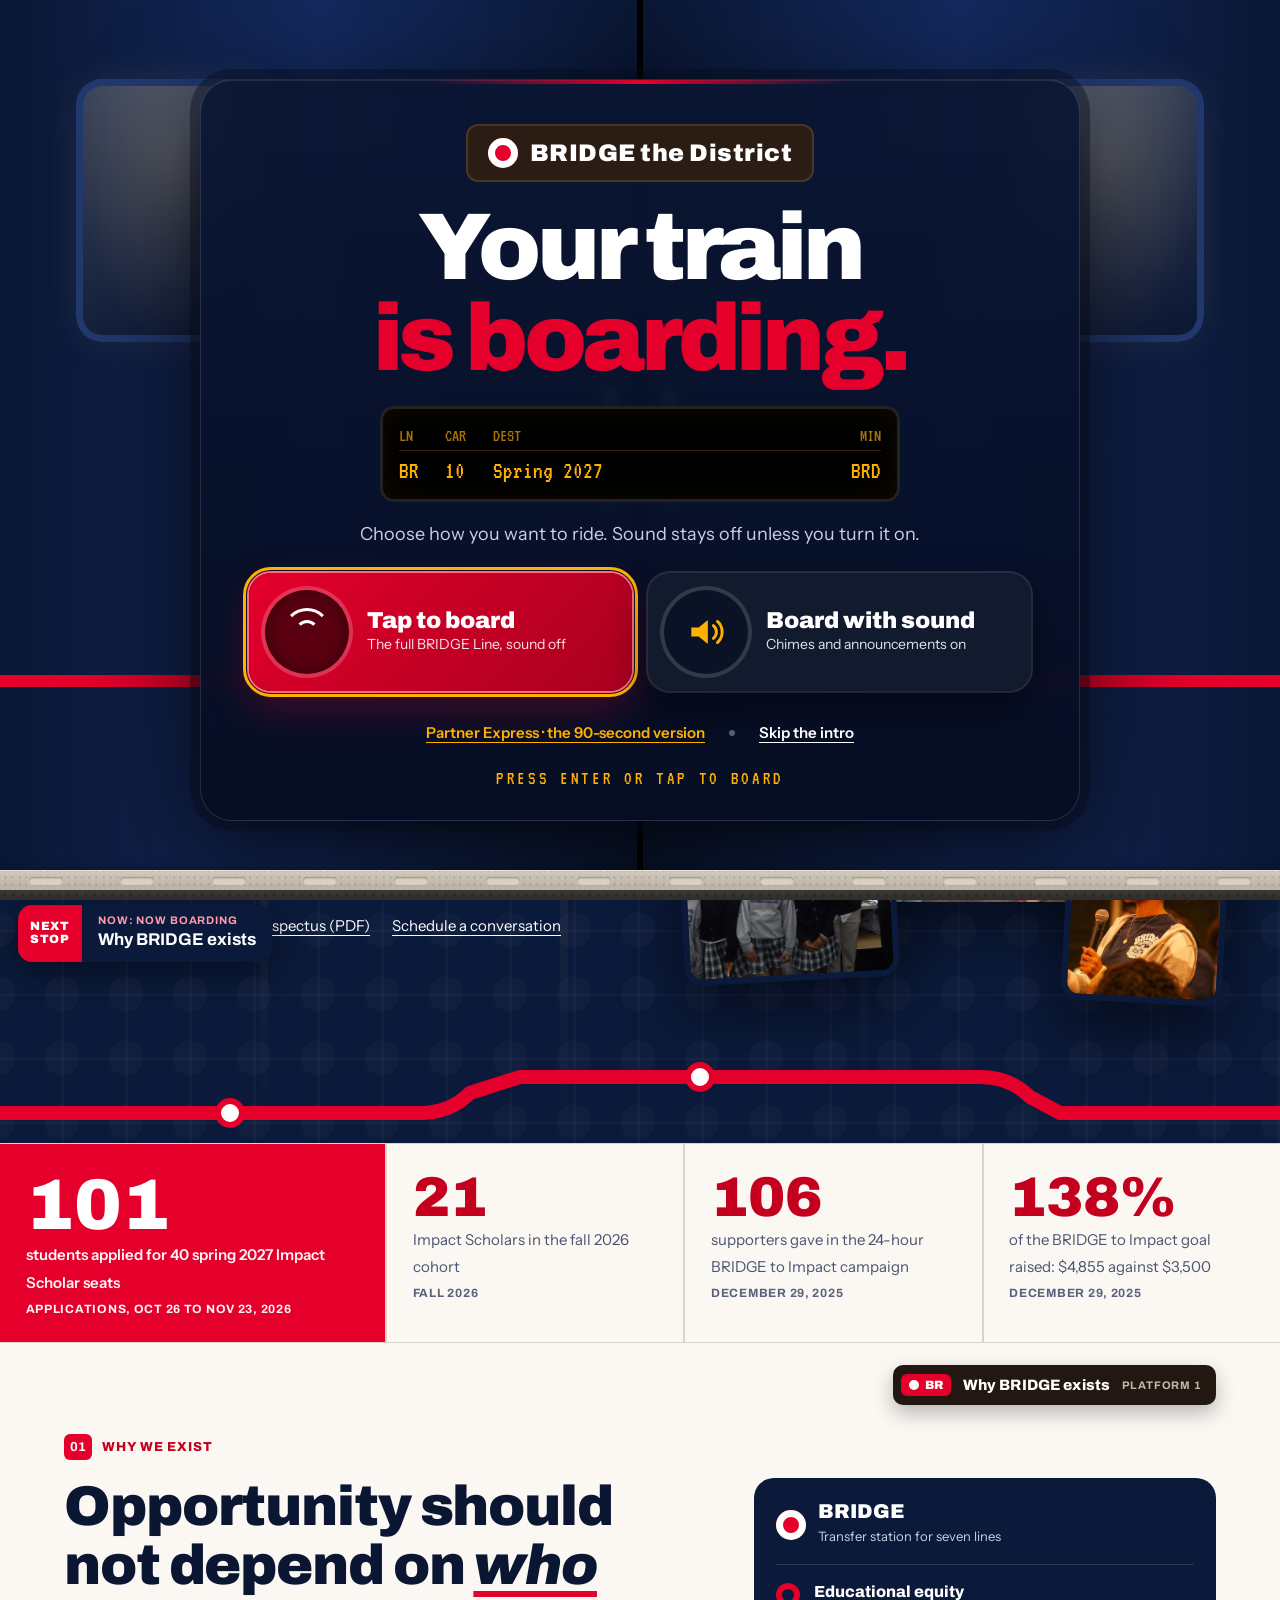
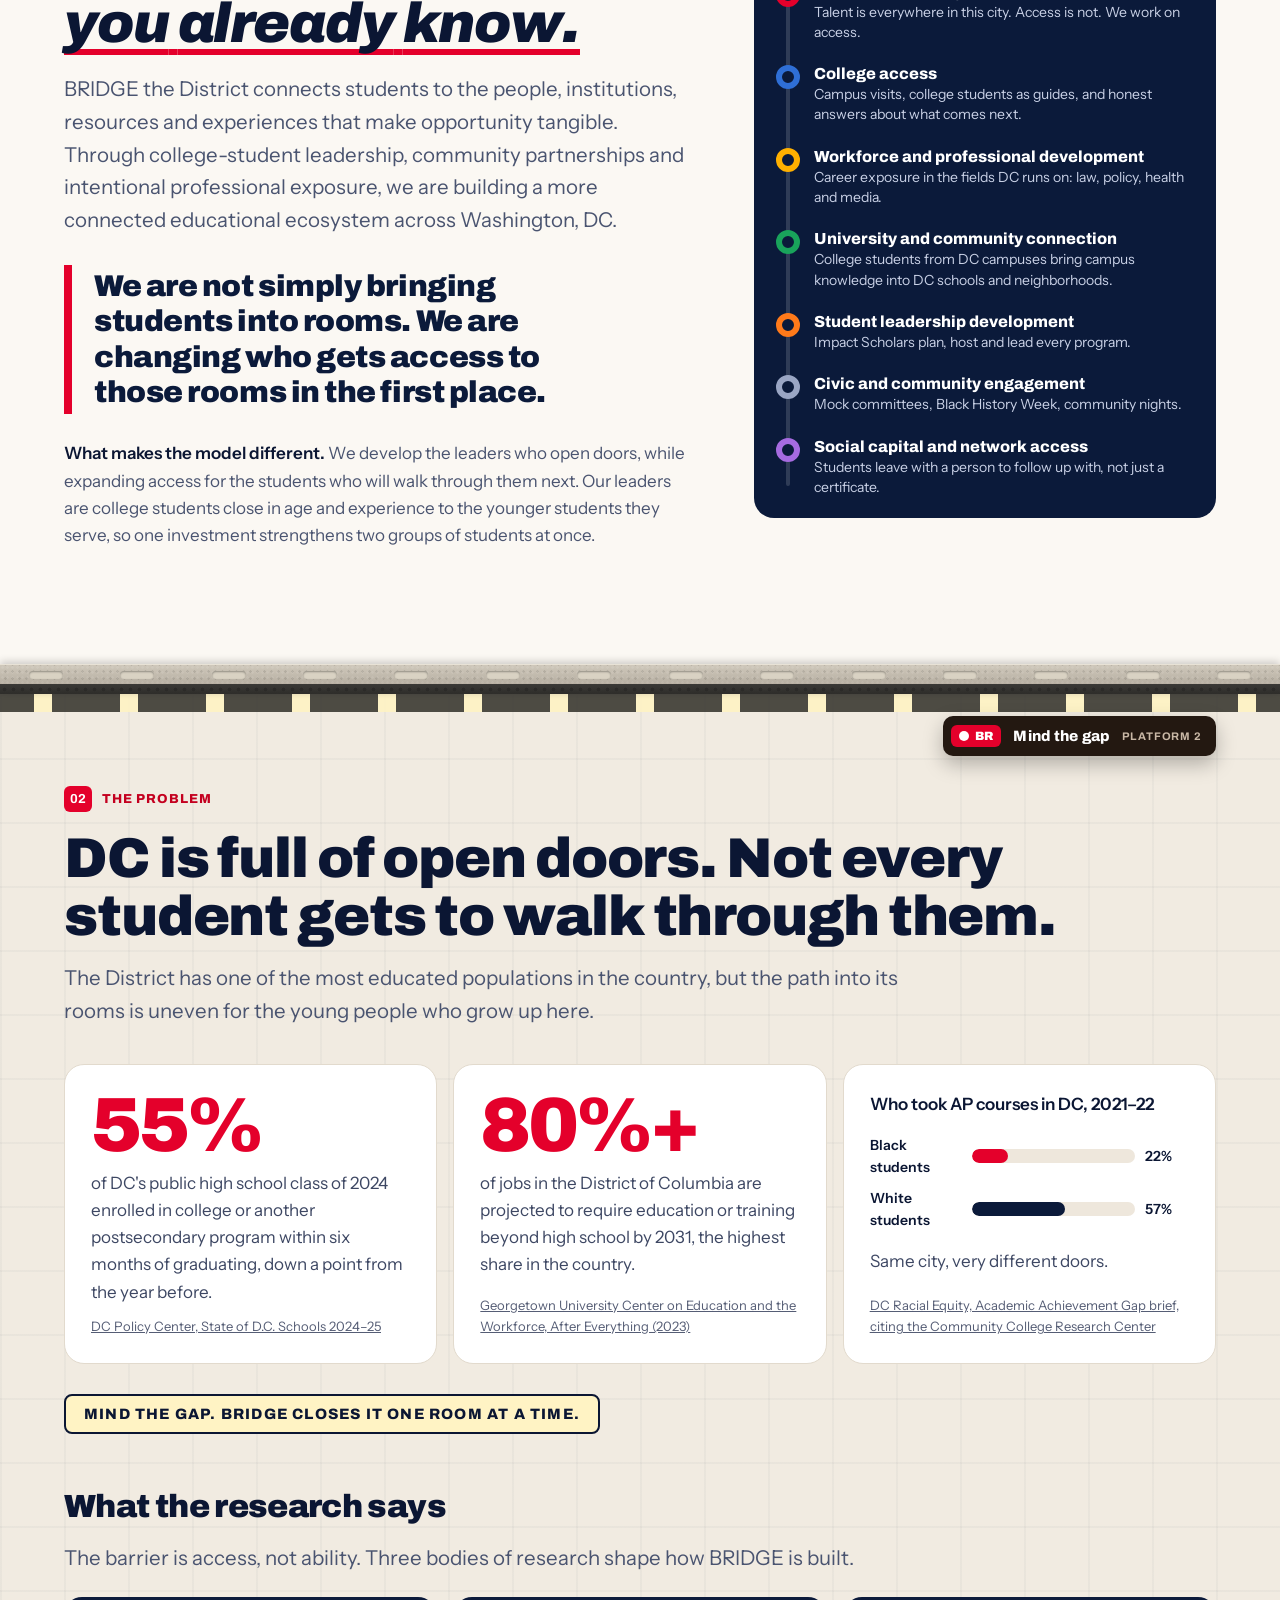
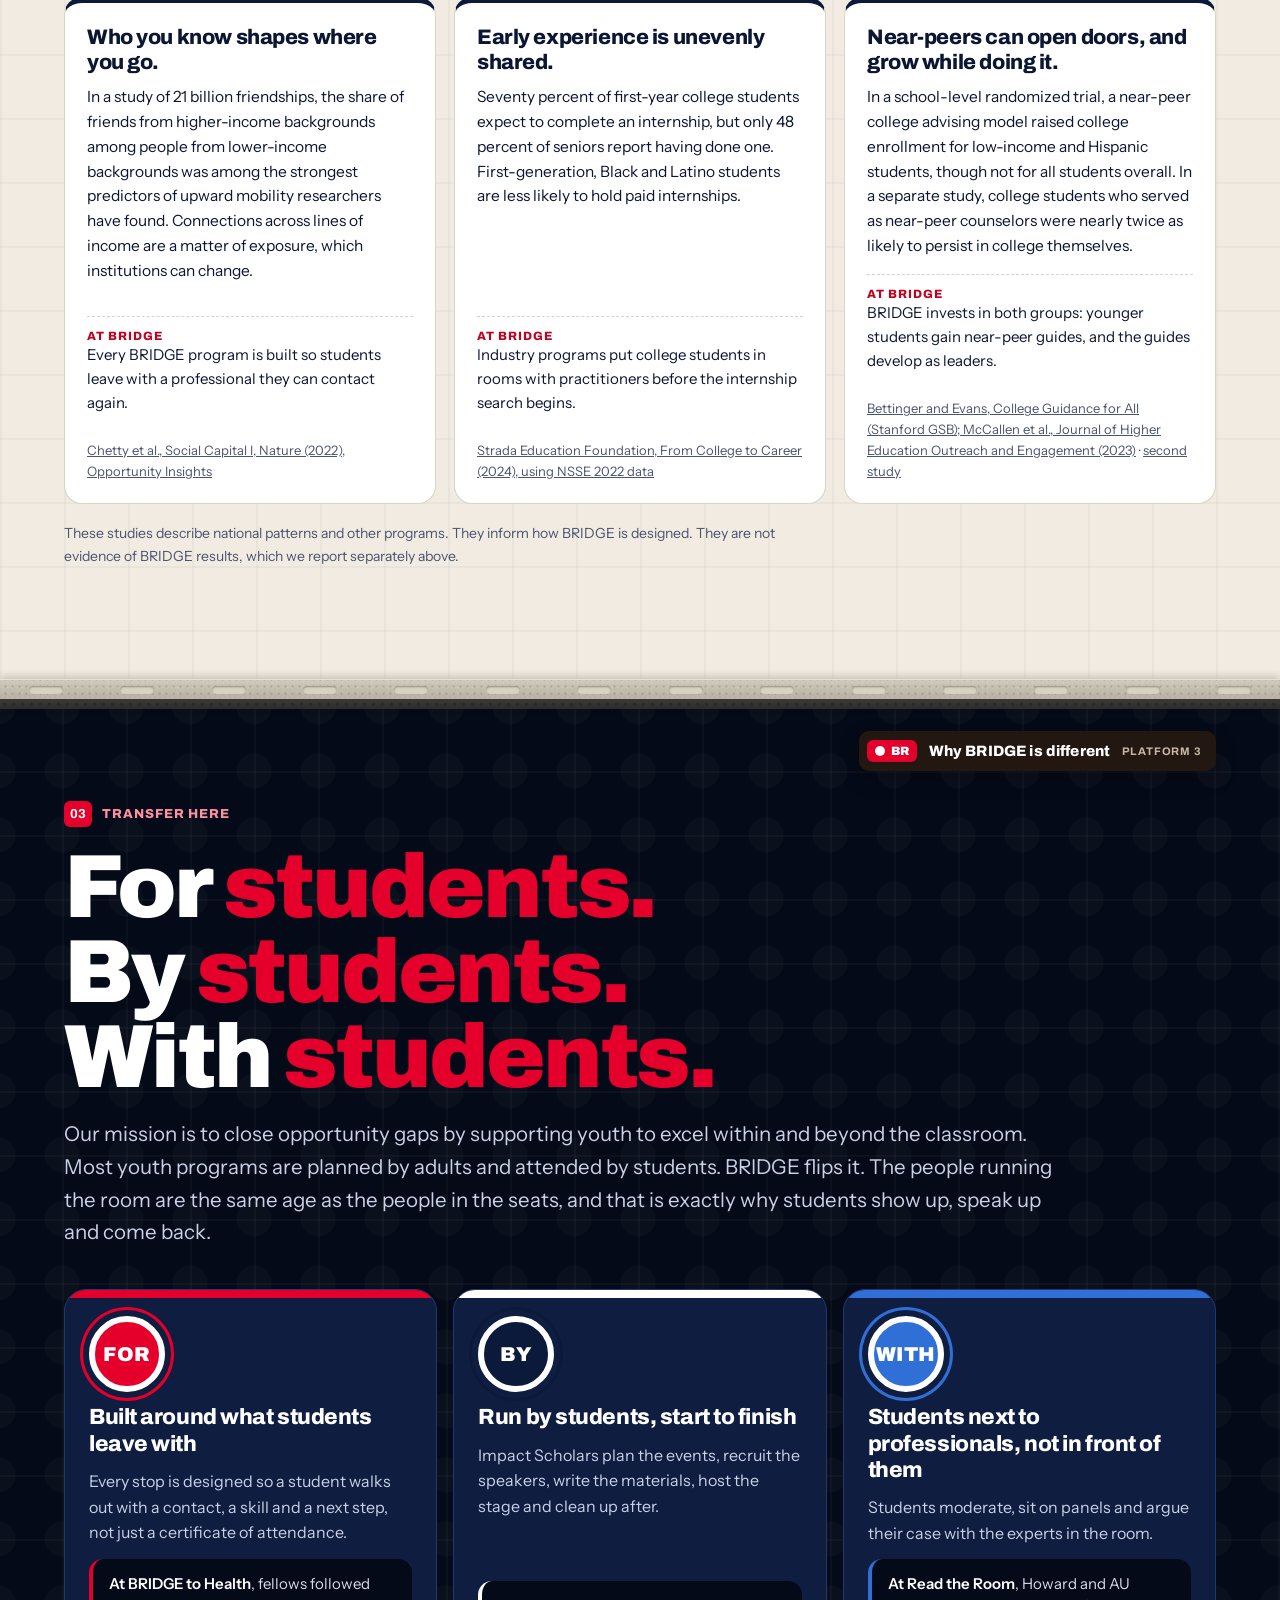
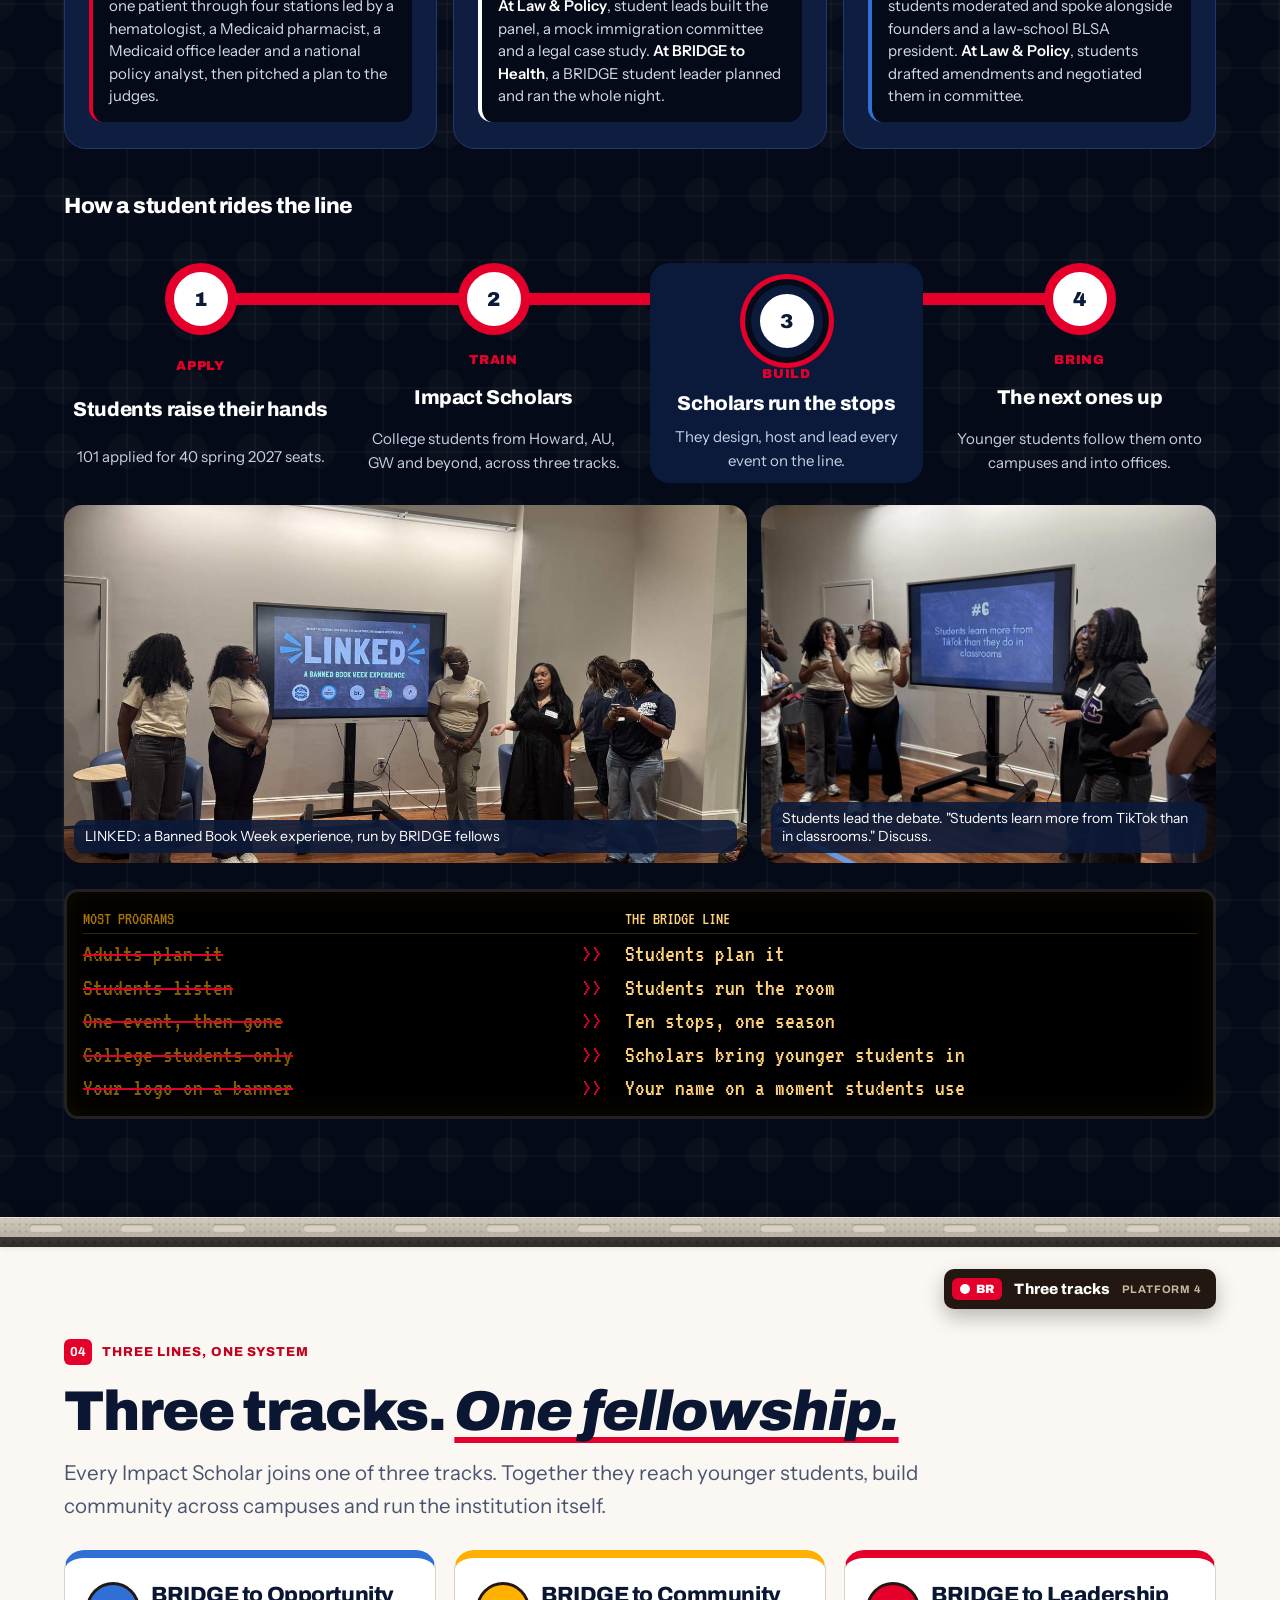
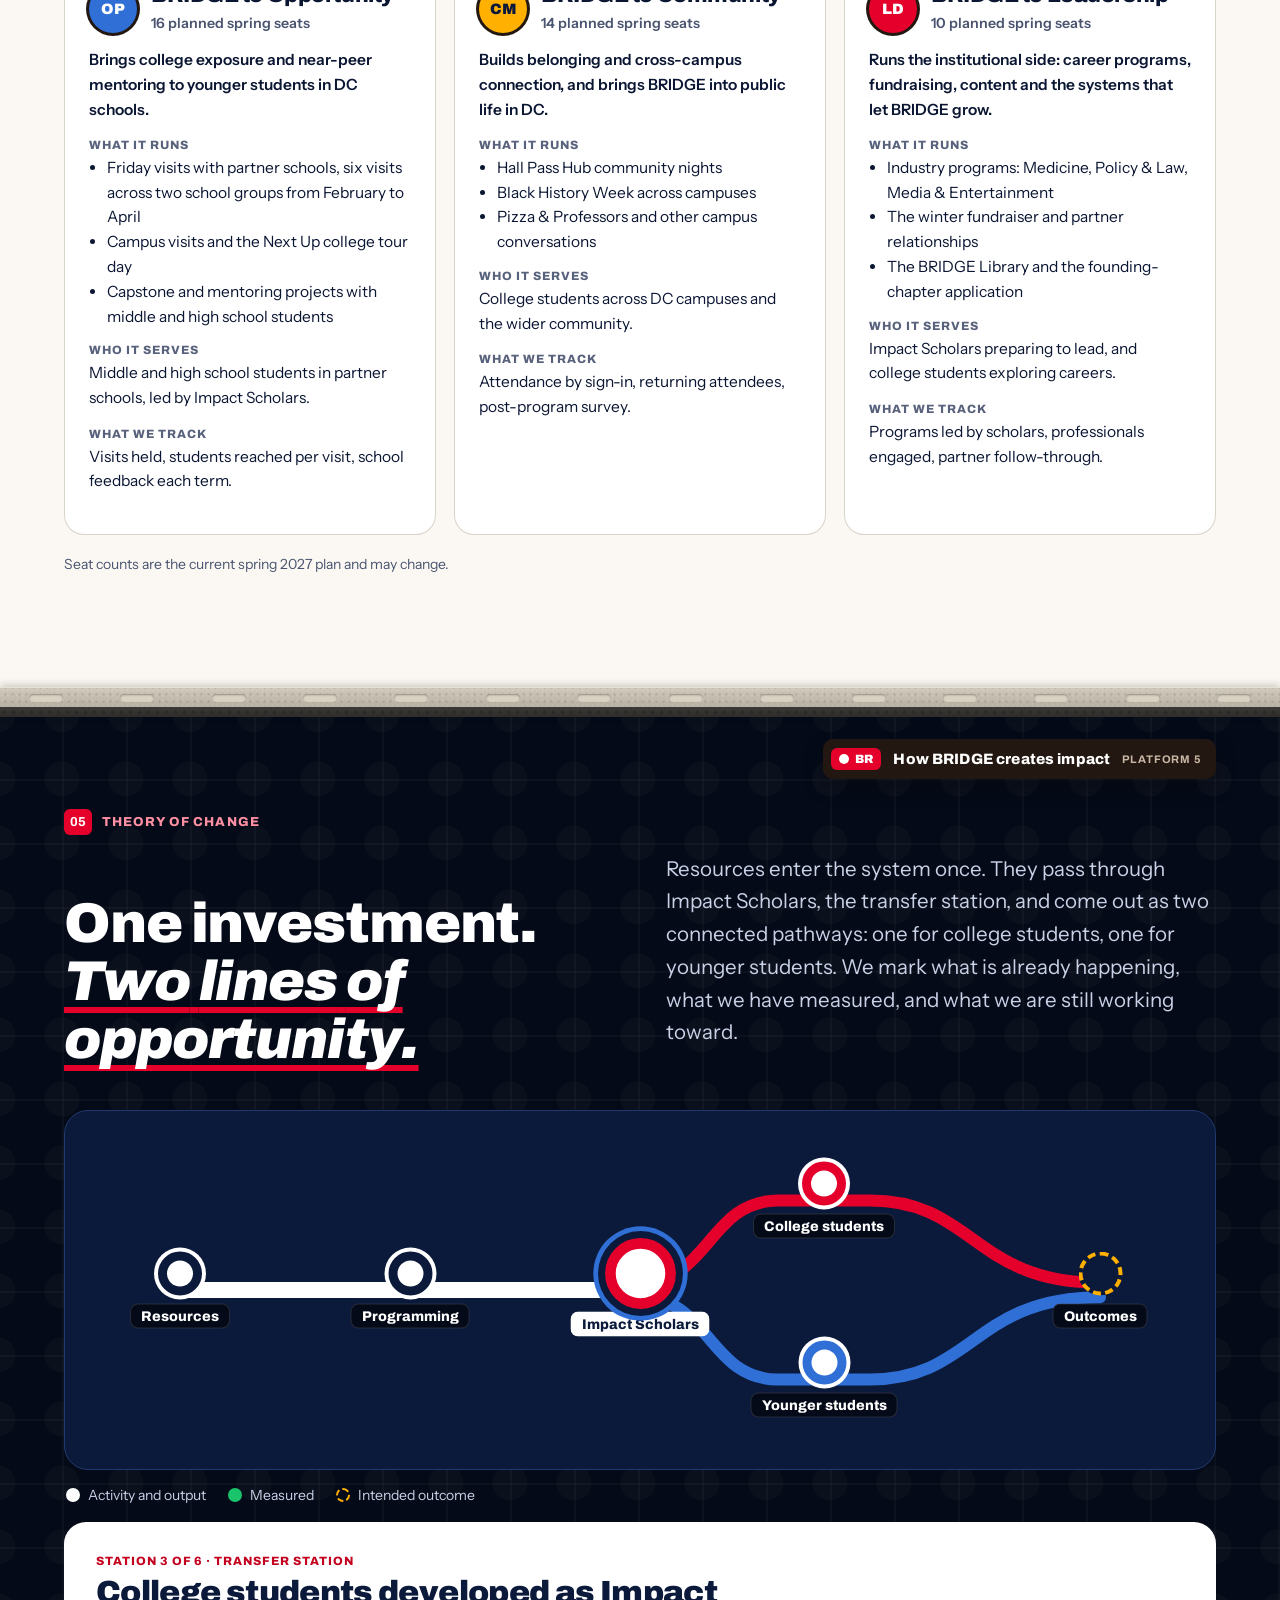
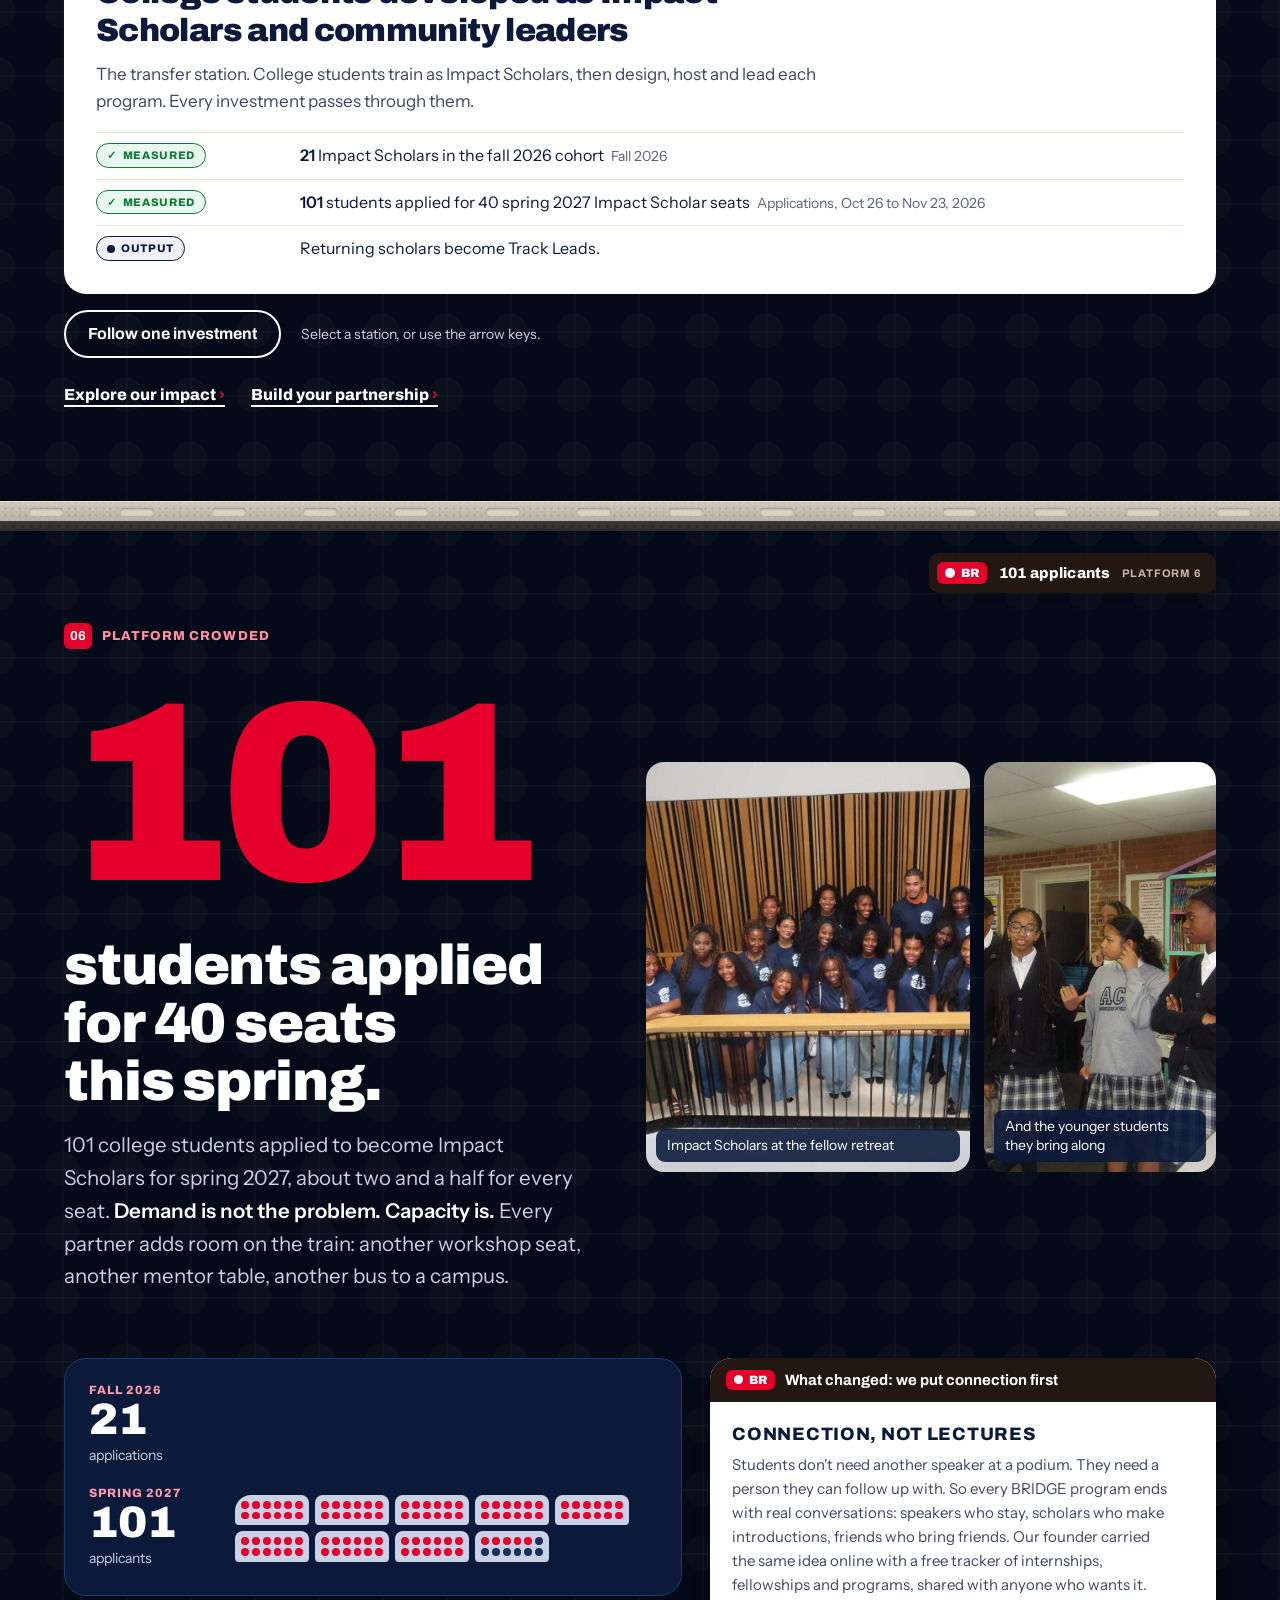
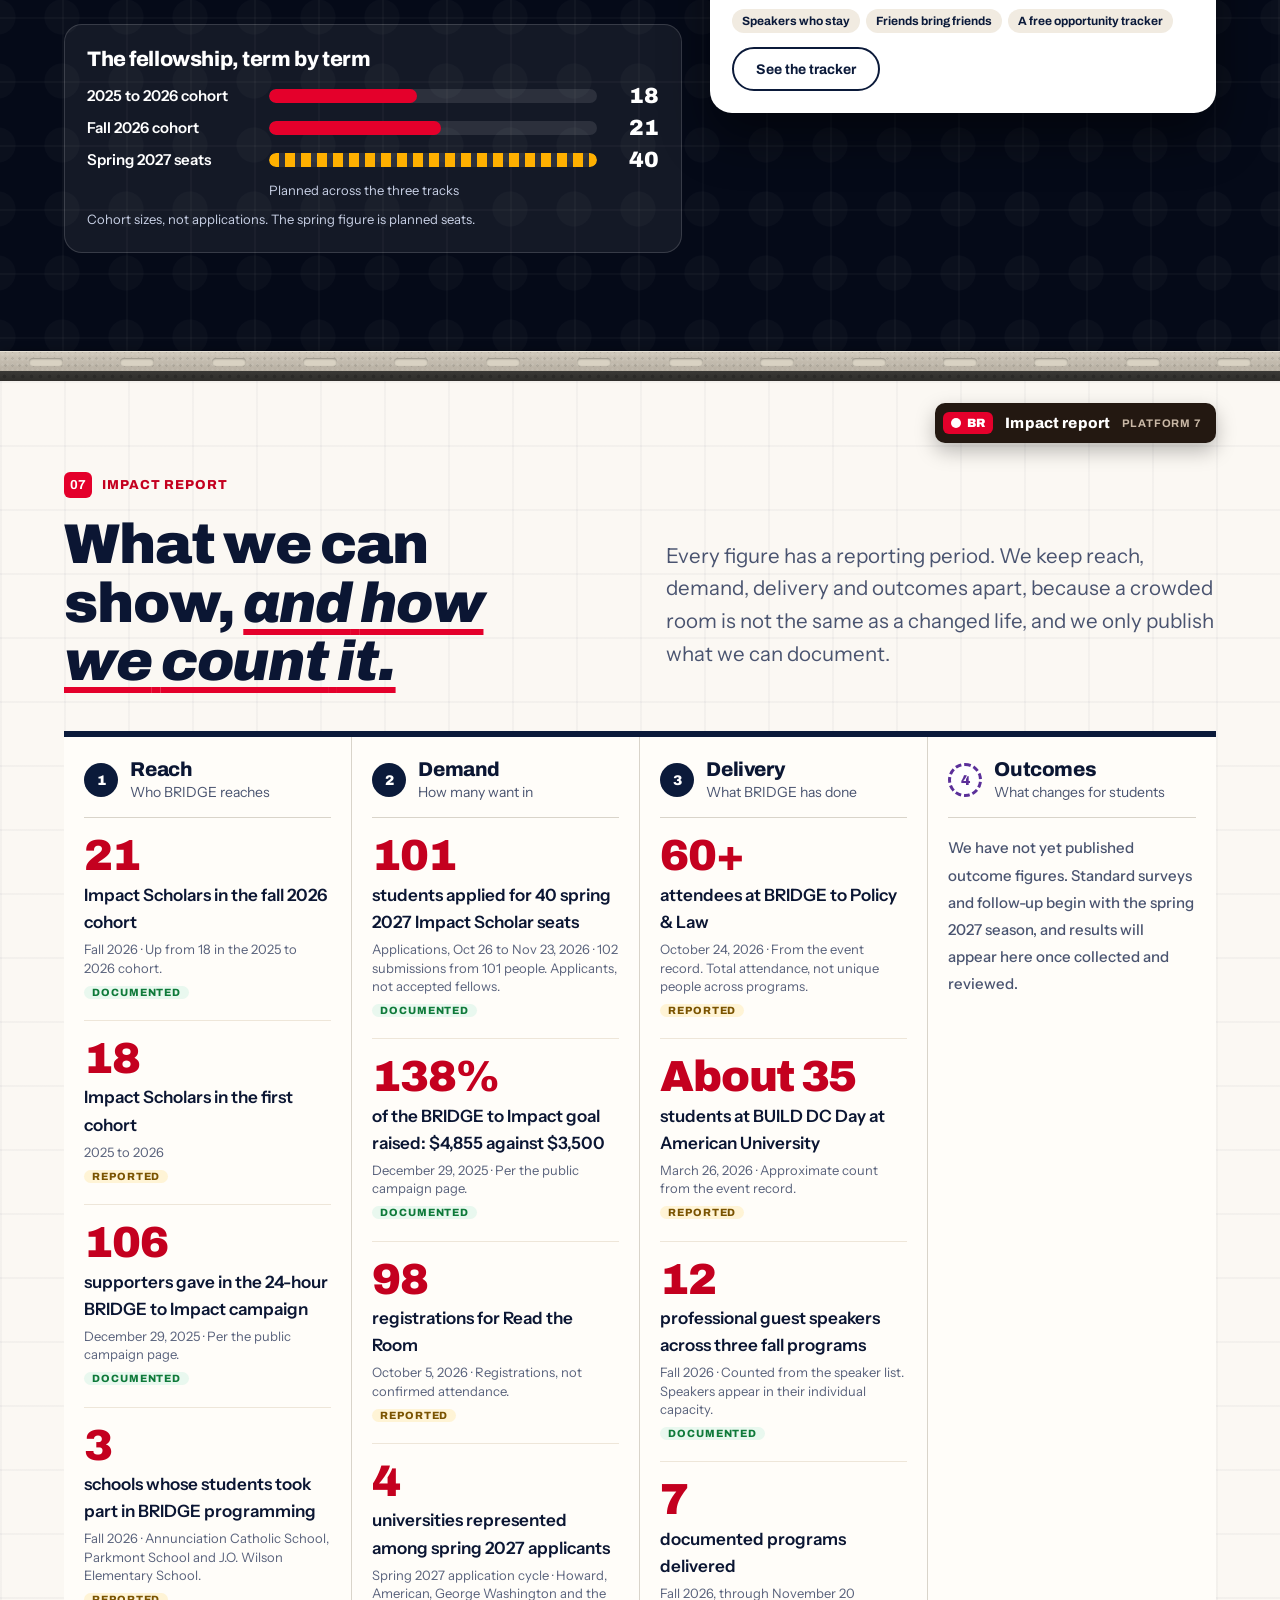
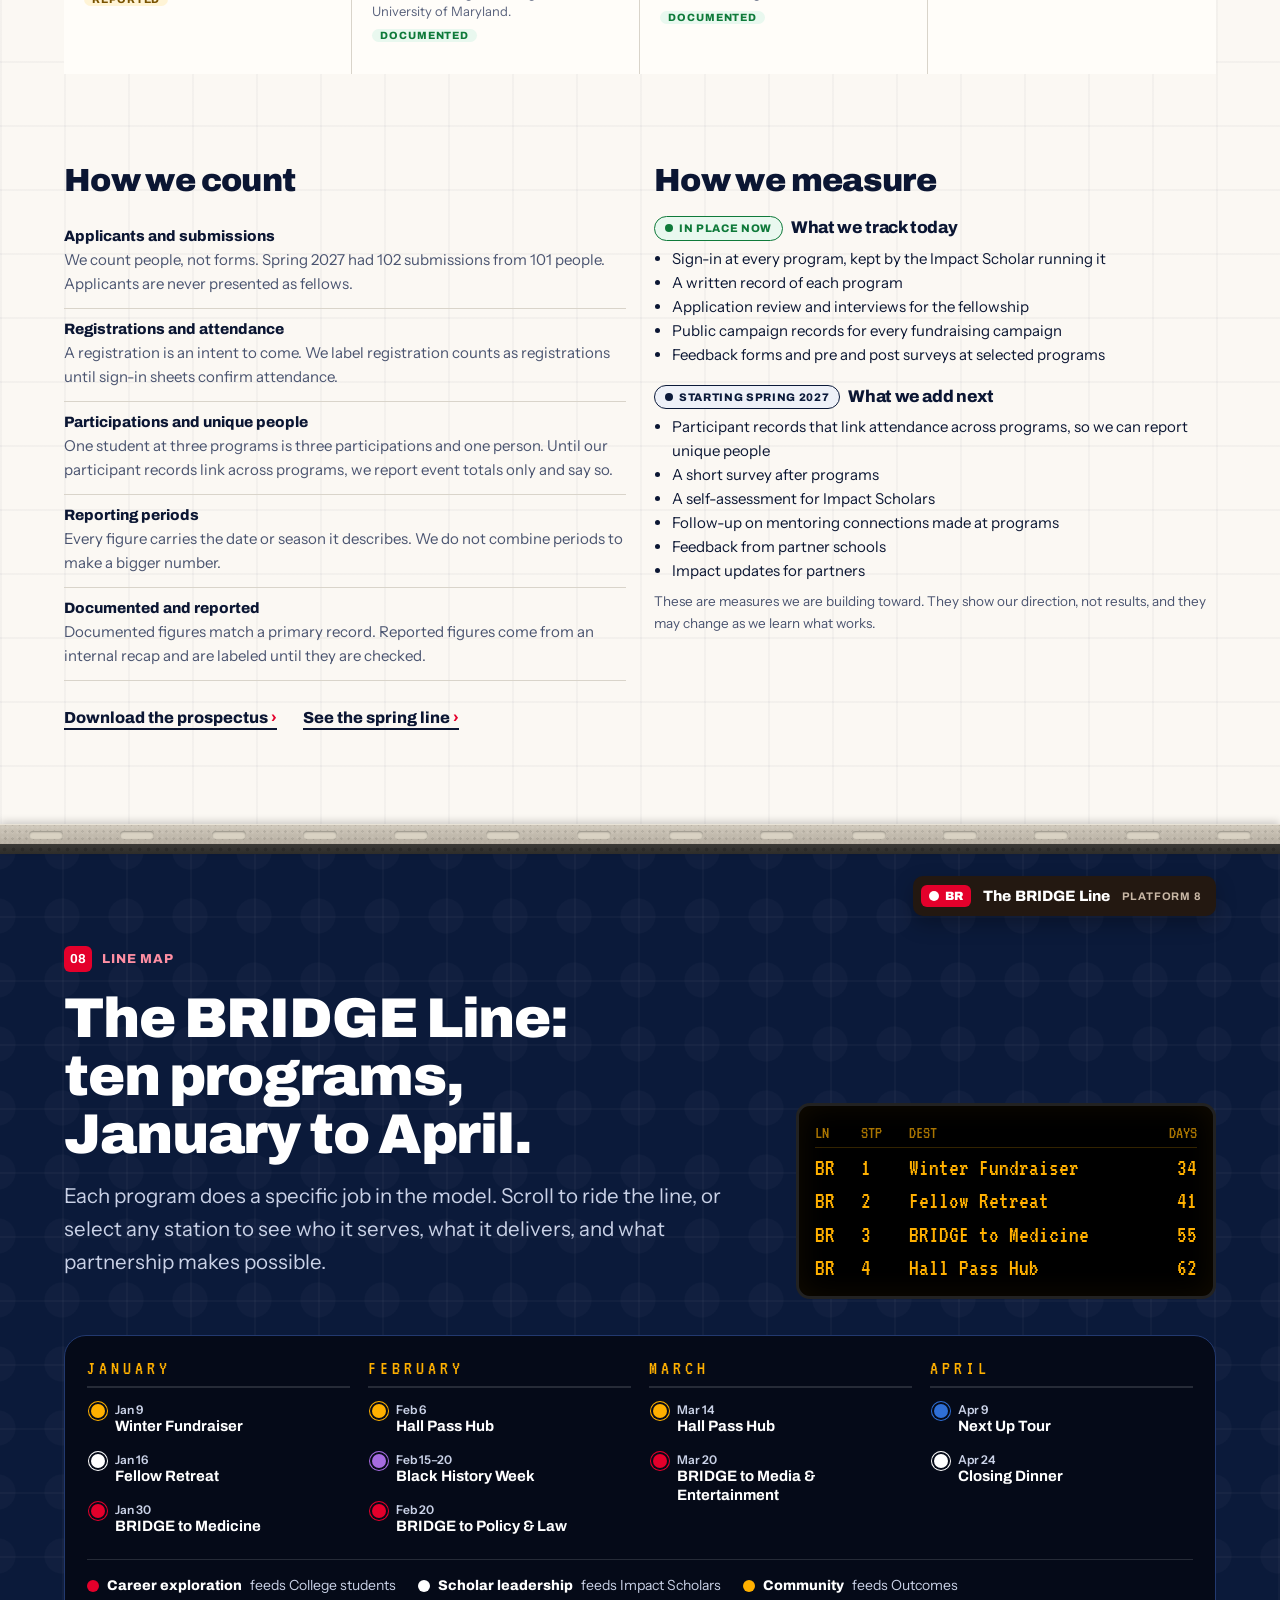
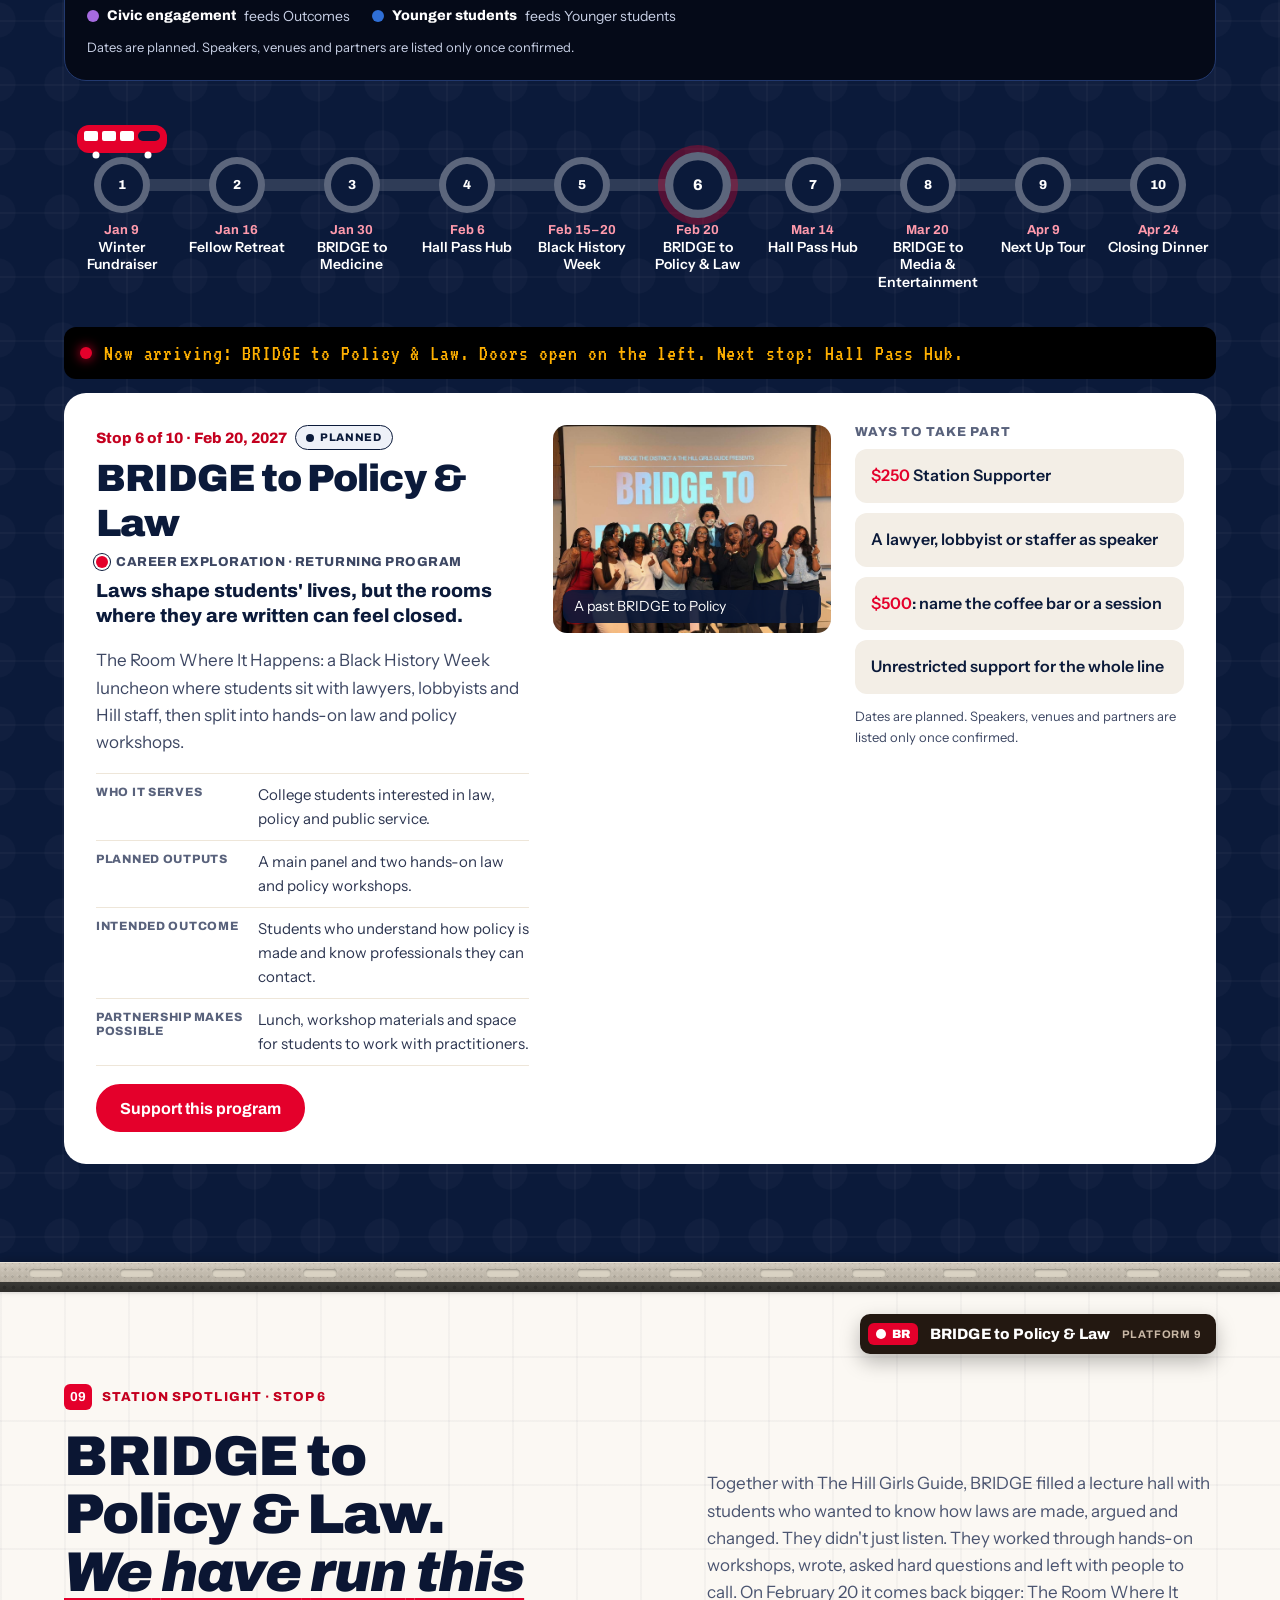
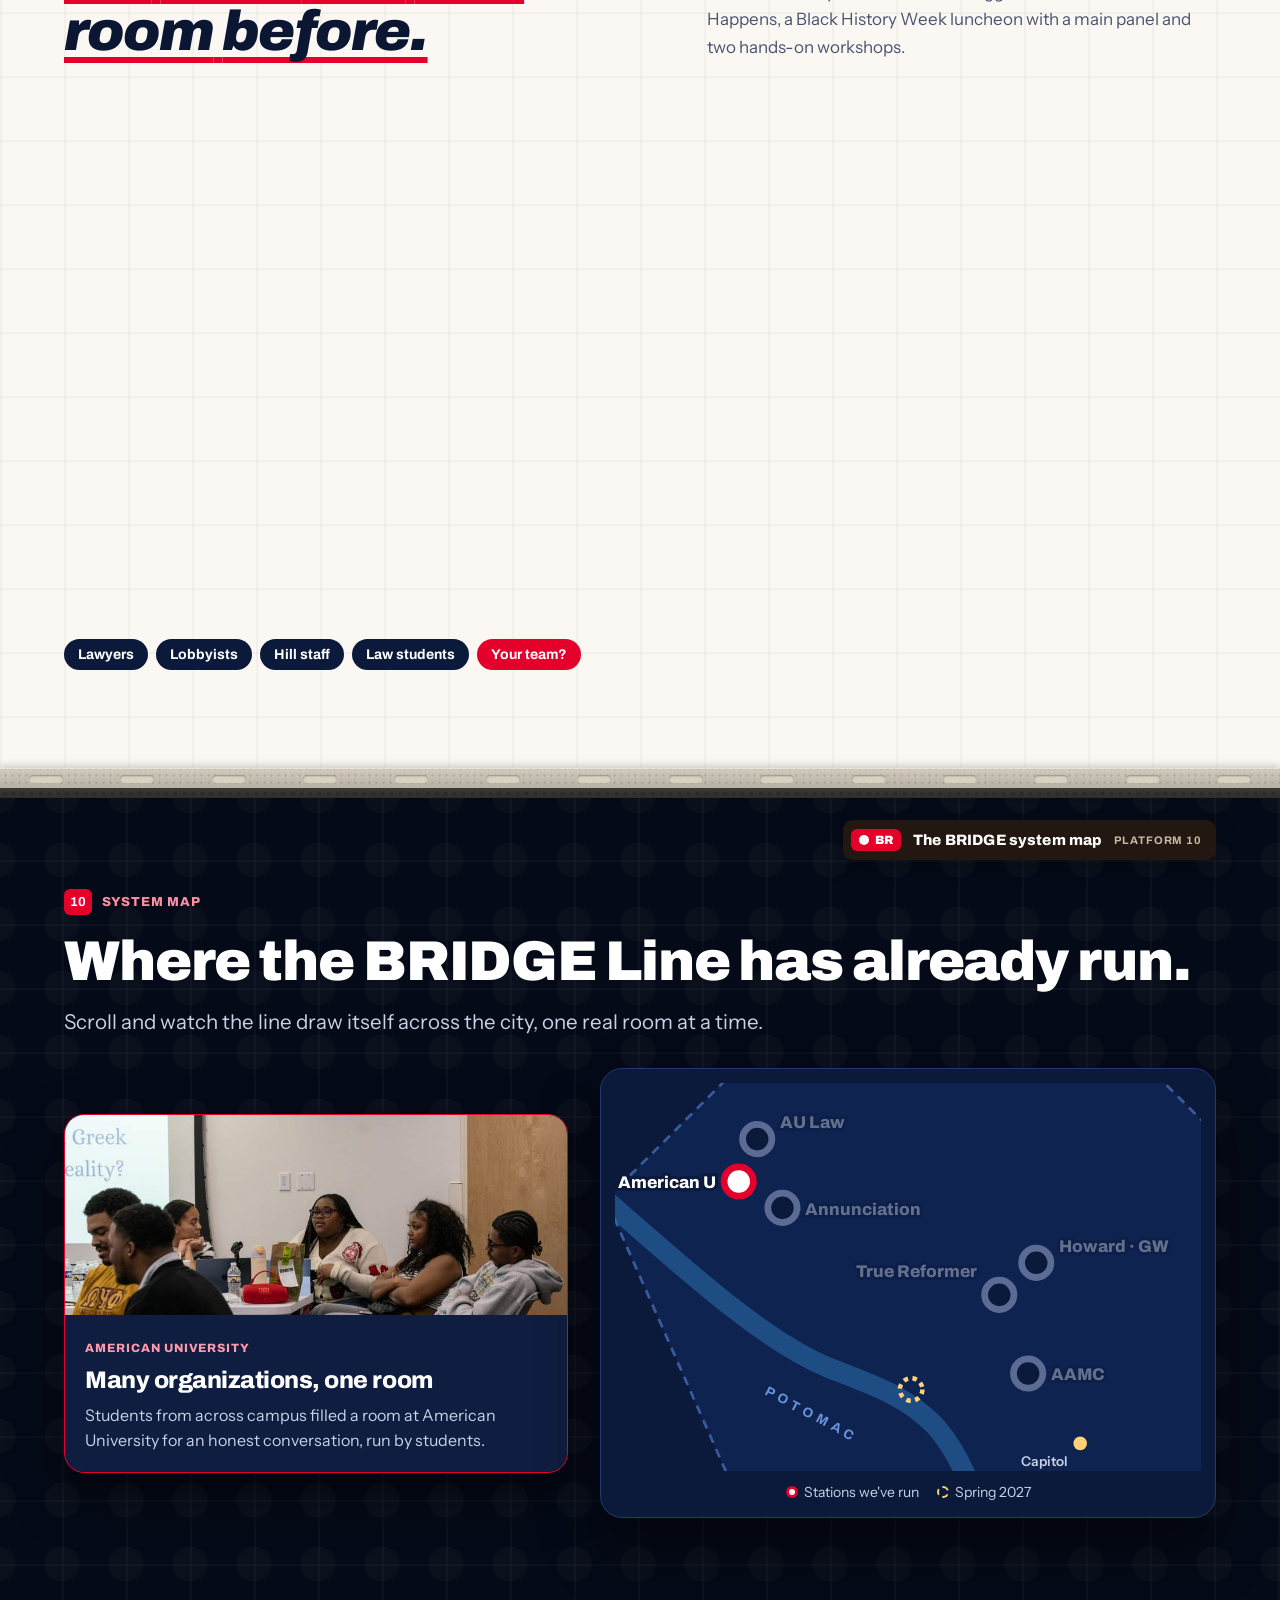
==== commit af145c09: "Add files via upload" ====
--- a/index.html
+++ b/index.html
@@ -176,7 +176,7 @@
   <div class="sta"><b>00</b>Three lines, one system</div>
   <h2>Three tracks. <em class="it">One fellowship.</em></h2>
   <p class="lede" style="margin-top:16px">Every Impact Scholar joins one of three tracks. Together they reach younger students, build community across campuses and run the institution itself.</p>
-  <div class="pfos" data-render="portfolios"><!--pre--><article class="pfo" style="--c:#2f6fd6"><header><span class="bul" aria-hidden="true">OP</span><div><h3>BRIDGE to Opportunity</h3><small>16 planned spring seats</small></div></header><p class="pfp">Brings college exposure and near-peer mentoring to younger students in DC schools.</p><h4>What it runs</h4><ul><li>Friday visits with partner schools, six visits across two school groups from February to April</li><li>Campus visits and the Next Up college tour day</li><li>Capstone and mentoring projects with middle and high school students</li></ul><h4>Who it serves</h4><p>Middle and high school students in partner schools, led by Impact Scholars.</p><h4>What we track</h4><p>Visits held, students reached per visit, school feedback each term.</p></article><article class="pfo" style="--c:#ffb000"><header><span class="bul" aria-hidden="true">CM</span><div><h3>BRIDGE to Community</h3><small>14 planned spring seats</small></div></header><p class="pfp">Builds belonging and cross-campus connection, and brings BRIDGE into public life in DC.</p><h4>What it runs</h4><ul><li>Hall Pass Hub community nights</li><li>Black History Week across campuses</li><li>Pizza &amp; Professors and other campus conversations</li></ul><h4>Who it serves</h4><p>College students across DC campuses and the wider community.</p><h4>What we track</h4><p>Attendance by sign-in, returning attendees, post-program survey.</p></article><article class="pfo" style="--c:#e4002b"><header><span class="bul" aria-hidden="true">LD</span><div><h3>BRIDGE to Leadership</h3><small>10 planned spring seats</small></div></header><p class="pfp">Runs the institutional side: career programs, fundraising, content and the systems that let BRIDGE grow.</p><h4>What it runs</h4><ul><li>Industry programs: Medicine, Policy &amp; Law, Media &amp; Entertainment</li><li>The winter fundraiser and partner relationships</li><li>The BRIDGE Library and the founding-chapter application</li></ul><h4>Who it serves</h4><p>Impact Scholars preparing to lead, and college students exploring careers.</p><h4>What we track</h4><p>Programs led by scholars, professionals engaged, partner follow-through.</p></article><p class="pfnote">Seat counts are the spring 2027 plan, with nine returning Track Leads across the three tracks.</p><!--/pre--></div>
+  <div class="pfos" data-render="portfolios"><!--pre--><article class="pfo" style="--c:#2f6fd6"><header><span class="bul" aria-hidden="true">OP</span><div><h3>BRIDGE to Opportunity</h3><small>16 planned spring seats</small></div></header><p class="pfp">Brings college exposure and near-peer mentoring to younger students in DC schools.</p><h4>What it runs</h4><ul><li>Friday visits with partner schools, six visits across two school groups from February to April</li><li>Campus visits and the Next Up college tour day</li><li>Capstone and mentoring projects with middle and high school students</li></ul><h4>Who it serves</h4><p>Middle and high school students in partner schools, led by Impact Scholars.</p><h4>What we track</h4><p>Visits held, students reached per visit, school feedback each term.</p></article><article class="pfo" style="--c:#ffb000"><header><span class="bul" aria-hidden="true">CM</span><div><h3>BRIDGE to Community</h3><small>14 planned spring seats</small></div></header><p class="pfp">Builds belonging and cross-campus connection, and brings BRIDGE into public life in DC.</p><h4>What it runs</h4><ul><li>Hall Pass Hub community nights</li><li>Black History Week across campuses</li><li>Pizza &amp; Professors and other campus conversations</li></ul><h4>Who it serves</h4><p>College students across DC campuses and the wider community.</p><h4>What we track</h4><p>Attendance by sign-in, returning attendees, post-program survey.</p></article><article class="pfo" style="--c:#e4002b"><header><span class="bul" aria-hidden="true">LD</span><div><h3>BRIDGE to Leadership</h3><small>10 planned spring seats</small></div></header><p class="pfp">Runs the institutional side: career programs, fundraising, content and the systems that let BRIDGE grow.</p><h4>What it runs</h4><ul><li>Industry programs: Medicine, Policy &amp; Law, Media &amp; Entertainment</li><li>The winter fundraiser and partner relationships</li><li>The BRIDGE Library and the founding-chapter application</li></ul><h4>Who it serves</h4><p>Impact Scholars preparing to lead, and college students exploring careers.</p><h4>What we track</h4><p>Programs led by scholars, professionals engaged, partner follow-through.</p></article><p class="pfnote">Seat counts are the current spring 2027 plan and may change.</p><!--/pre--></div>
  </div>
 </section>
 
@@ -200,7 +200,7 @@
     </ol>
   </div>
   <div class="toclegend" aria-hidden="true"><span><i class="lg-est"></i>Activity and output</span><span><i class="lg-mea"></i>Measured</span><span><i class="lg-int"></i>Intended outcome</span></div>
-  <div class="tocpanel swap" id="toc-panel" role="tabpanel" aria-live="polite" aria-labelledby="toc-t-scholars"><div class="tp-k">Station 3 of 6 · Transfer station</div><h3>College students developed as Impact Scholars and community leaders</h3><p>The transfer station. College students train as Impact Scholars, then design, host and lead each program. Every investment passes through them.</p><ul class="evs"><li class="ev ev-measured"><span class="chip chip-measured">Measured</span><span><b>21</b> Impact Scholars in the fall 2026 cohort <em>Fall 2026</em></span></li><li class="ev ev-measured"><span class="chip chip-measured">Measured</span><span><b>101</b> students applied for 40 spring 2027 Impact Scholar seats <em>Applications, Oct 26 to Nov 23, 2026</em></span></li><li class="ev ev-output"><span class="chip chip-established">Output</span><span>Returning scholars become Track Leads: nine for spring 2027.</span></li></ul></div>
+  <div class="tocpanel swap" id="toc-panel" role="tabpanel" aria-live="polite" aria-labelledby="toc-t-scholars"><div class="tp-k">Station 3 of 6 · Transfer station</div><h3>College students developed as Impact Scholars and community leaders</h3><p>The transfer station. College students train as Impact Scholars, then design, host and lead each program. Every investment passes through them.</p><ul class="evs"><li class="ev ev-measured"><span class="chip chip-measured">Measured</span><span><b>21</b> Impact Scholars in the fall 2026 cohort <em>Fall 2026</em></span></li><li class="ev ev-measured"><span class="chip chip-measured">Measured</span><span><b>101</b> students applied for 40 spring 2027 Impact Scholar seats <em>Applications, Oct 26 to Nov 23, 2026</em></span></li><li class="ev ev-output"><span class="chip chip-established">Output</span><span>Returning scholars become Track Leads.</span></li></ul></div>
   <div class="tocctl"><button class="btn" type="button" id="tocPlay">Follow one investment</button><span class="tochint">Select a station, or use the arrow keys.</span></div><!--/pre--></div>
   <p class="nextcta"><a href="#impact">Explore our impact</a><a href="#build">Build your partnership</a></p>
  </div>
@@ -225,7 +225,7 @@
    <div class="trow"><div class="tlabel"><small>Spring 2027</small><b>101</b><span>applicants</span></div><div class="tcars" id="carsSpring"></div></div>
    <div class="x5" id="x5" hidden><span>~5x</span> in one season</div>
   </div>
-  <div class="growthbox"><h3>The fellowship, term by term</h3><div class="growth-bars" data-render="growth"><!--pre--><div class="gr gr-fellows"><span class="grl">2025 to 2026 cohort</span><span class="grt"><i style="--w:45.0%"></i></span><b>18</b></div><div class="gr gr-fellows"><span class="grl">Fall 2026 cohort</span><span class="grt"><i style="--w:52.5%"></i></span><b>21</b></div><div class="gr gr-planned"><span class="grl">Spring 2027 seats</span><span class="grt"><i style="--w:100.0%"></i></span><b>40</b><small>16 Opportunity, 14 Community, 10 Leadership, plus 9 returning Track Leads</small></div><!--/pre--></div><p class="note">Cohort sizes, not applications. The spring figure is planned seats.</p></div>
+  <div class="growthbox"><h3>The fellowship, term by term</h3><div class="growth-bars" data-render="growth"><!--pre--><div class="gr gr-fellows"><span class="grl">2025 to 2026 cohort</span><span class="grt"><i style="--w:45.0%"></i></span><b>18</b></div><div class="gr gr-fellows"><span class="grl">Fall 2026 cohort</span><span class="grt"><i style="--w:52.5%"></i></span><b>21</b></div><div class="gr gr-planned"><span class="grl">Spring 2027 seats</span><span class="grt"><i style="--w:100.0%"></i></span><b>40</b><small>Planned across the three tracks</small></div><!--/pre--></div><p class="note">Cohort sizes, not applications. The spring figure is planned seats.</p></div>
   <div class="tracker">
    <div class="tk-top"><span class="ln"><i></i>BR</span><b>What changed: we put connection first</b></div>
    <div class="tk-body">
@@ -247,7 +247,7 @@
   <div class="icats" data-render="impact"><!--pre--><section class="ic ic-reach" aria-labelledby="ic-reach"><header><span class="icn">1</span><div><h3 id="ic-reach">Reach</h3><small>Who BRIDGE reaches</small></div></header><ul><li><b>21</b><div><span>Impact Scholars in the fall 2026 cohort</span><small>Fall 2026 · Up from 18 in the 2025 to 2026 cohort.</small><em class="mst mst-documented">Documented</em></div></li><li><b>18</b><div><span>Impact Scholars in the first cohort</span><small>2025 to 2026</small><em class="mst mst-reported">Reported</em></div></li><li><b>106</b><div><span>supporters gave in the 24-hour BRIDGE to Impact campaign</span><small>December 29, 2025 · Per the public campaign page.</small><em class="mst mst-documented">Documented</em></div></li><li><b>3</b><div><span>schools whose students took part in BRIDGE programming</span><small>Fall 2026 · Annunciation Catholic School, Parkmont School and J.O. Wilson Elementary School.</small><em class="mst mst-reported">Reported</em></div></li></ul></section><section class="ic ic-demand" aria-labelledby="ic-demand"><header><span class="icn">2</span><div><h3 id="ic-demand">Demand</h3><small>How many want in</small></div></header><ul><li><b>101</b><div><span>students applied for 40 spring 2027 Impact Scholar seats</span><small>Applications, Oct 26 to Nov 23, 2026 · 102 submissions from 101 people. Applicants, not accepted fellows.</small><em class="mst mst-documented">Documented</em></div></li><li><b>138%</b><div><span>of the BRIDGE to Impact goal raised: $4,855 against $3,500</span><small>December 29, 2025 · Per the public campaign page.</small><em class="mst mst-documented">Documented</em></div></li><li><b>98</b><div><span>registrations for Read the Room</span><small>October 5, 2026 · Registrations, not confirmed attendance.</small><em class="mst mst-reported">Reported</em></div></li><li><b>4</b><div><span>universities represented among spring 2027 applicants</span><small>Spring 2027 application cycle · Howard, American, George Washington and the University of Maryland.</small><em class="mst mst-documented">Documented</em></div></li></ul></section><section class="ic ic-delivery" aria-labelledby="ic-delivery"><header><span class="icn">3</span><div><h3 id="ic-delivery">Delivery</h3><small>What BRIDGE has done</small></div></header><ul><li><b>60+</b><div><span>attendees at BRIDGE to Policy &amp; Law</span><small>October 24, 2026 · From the event record. Total attendance, not unique people across programs.</small><em class="mst mst-reported">Reported</em></div></li><li><b>About 35</b><div><span>students at BUILD DC Day at American University</span><small>March 26, 2026 · Approximate count from the event record.</small><em class="mst mst-reported">Reported</em></div></li><li><b>12</b><div><span>professional guest speakers across three fall programs</span><small>Fall 2026 · Counted from the speaker list. Speakers appear in their individual capacity.</small><em class="mst mst-documented">Documented</em></div></li><li><b>7</b><div><span>documented programs delivered</span><small>Fall 2026, through November 20</small><em class="mst mst-documented">Documented</em></div></li></ul></section><section class="ic ic-outcomes" aria-labelledby="ic-outcomes"><header><span class="icn">4</span><div><h3 id="ic-outcomes">Outcomes</h3><small>What changes for students</small></div></header><ul><li class="none"><div><span>We have not yet published outcome figures. Standard surveys and follow-up begin with the spring 2027 season, and results will appear here once collected and reviewed.</span></div></li></ul></section><!--/pre--></div>
   <div class="howcount">
    <div><h3 class="sub-h">How we count</h3><div data-render="methodology"><!--pre--><dl class="meth"><div><dt>Applicants and submissions</dt><dd>We count people, not forms. Spring 2027 had 102 submissions from 101 people. Applicants are never presented as fellows.</dd></div><div><dt>Registrations and attendance</dt><dd>A registration is an intent to come. We label registration counts as registrations until sign-in sheets confirm attendance.</dd></div><div><dt>Participations and unique people</dt><dd>One student at three programs is three participations and one person. Until our participant records link across programs, we report event totals only and say so.</dd></div><div><dt>Reporting periods</dt><dd>Every figure carries the date or season it describes. We do not combine periods to make a bigger number.</dd></div><div><dt>Documented and reported</dt><dd>Documented figures match a primary record. Reported figures come from an internal recap and are labeled until they are checked.</dd></div></dl><!--/pre--></div></div>
-   <div><h3 class="sub-h">How we measure</h3><div class="meas" data-render="measurement"><!--pre--><div class="mcol"><h3><span class="chip chip-confirmed">In place now</span> What we track today</h3><ul><li>Sign-in at every program, kept by the Impact Scholar running it</li><li>A written event record and recap within 48 hours of each program</li><li>Application records, reviewed by two readers and an interview panel</li><li>Public campaign records for every fundraising campaign</li><li>Feedback forms and pre and post surveys at selected programs</li></ul></div><div class="mcol"><h3><span class="chip chip-planned">Starting spring 2027</span> What we add next</h3><ul><li>One participant record that links attendance across programs, so we can report unique people</li><li>A standard five-question survey after every program</li><li>A start and end of term self-assessment for Impact Scholars</li><li>A 30-day check on mentoring connections made at programs</li><li>Partner-school feedback each term</li><li>An annual impact summary for partners</li></ul><p class="mnote">Planned measures begin with the spring 2027 season. They are listed so partners know what to expect, not as results.</p></div><!--/pre--></div></div>
+   <div><h3 class="sub-h">How we measure</h3><div class="meas" data-render="measurement"><!--pre--><div class="mcol"><h3><span class="chip chip-confirmed">In place now</span> What we track today</h3><ul><li>Sign-in at every program, kept by the Impact Scholar running it</li><li>A written record of each program</li><li>Application review and interviews for the fellowship</li><li>Public campaign records for every fundraising campaign</li><li>Feedback forms and pre and post surveys at selected programs</li></ul></div><div class="mcol"><h3><span class="chip chip-planned">Starting spring 2027</span> What we add next</h3><ul><li>Participant records that link attendance across programs, so we can report unique people</li><li>A short survey after programs</li><li>A self-assessment for Impact Scholars</li><li>Follow-up on mentoring connections made at programs</li><li>Feedback from partner schools</li><li>Impact updates for partners</li></ul><p class="mnote">These are measures we are building toward. They show our direction, not results, and they may change as we learn what works.</p></div><!--/pre--></div></div>
   </div>
   <p class="nextcta"><a data-href="prospectus" href="downloads/BRIDGE-the-District-Partnership-Prospectus-2027.pdf" download>Download the prospectus</a><a href="#season">See the spring line</a></p>
  </div>
@@ -334,7 +334,7 @@
     <li><img src="kids2.jpg" alt="Younger students in uniforms laughing with a BRIDGE scholar" loading="lazy" width="975" height="1300"><div><b>The next ones up.</b><span>AU fellows spent the fall reading with and mentoring younger students at Annunciation Catholic School.</span></div></li>
    </ol>
   </div>
-  <div class="voices" data-render="narrative" hidden><!--pre--><!--pre--><!--pre--><!--pre--><!--pre--><!--pre--><!--pre--><!--pre--><!--pre--><!--pre--><!--pre--><!--/pre--><!--/pre--><!--/pre--><!--/pre--><!--/pre--><!--/pre--><!--/pre--><!--/pre--><!--/pre--><!--/pre--><!--/pre--></div>
+  <div class="voices" data-render="narrative" hidden><!--pre--><!--pre--><!--pre--><!--pre--><!--pre--><!--pre--><!--pre--><!--pre--><!--pre--><!--pre--><!--pre--><!--pre--><!--/pre--><!--/pre--><!--/pre--><!--/pre--><!--/pre--><!--/pre--><!--/pre--><!--/pre--><!--/pre--><!--/pre--><!--/pre--><!--/pre--></div>
  </div>
 </section>
 
@@ -452,9 +452,9 @@
  <div class="wrap">
   <div class="sta"><b>00</b>The case for support</div>
   <h2>Demand is not the problem. <em class="it">Capacity is.</em></h2>
-  <div class="caseg" data-render="caseSupport"><!--pre--><ol class="caselist"><li><span class="cn">01</span><h3>The need</h3><p>DC is one of the most credentialed job markets in the country, and the path into it is uneven for the young people who grow up here. Access to people and rooms is part of that path.</p></li><li><span class="cn">02</span><h3>The model</h3><p>BRIDGE trains college students to open those rooms for each other and for younger students. One investment develops two groups of students.</p></li><li><span class="cn">03</span><h3>The moment</h3><p>Applications rose to 101 for 40 spring seats. The fellowship has grown each term, from 18 scholars to 21 to a planned 40.</p></li><li><span class="cn">04</span><h3>The ask</h3><p>A $10,000 spring goal, built as forty commitments of $250. It funds ten programs, school visits and the training that lets new scholars lead them.</p></li></ol><p class="casenote">The spring budget is being finalized for leadership approval. Partners who fund a specific program receive a report on how their gift was used.</p><!--/pre--></div>
+  <div class="caseg" data-render="caseSupport"><!--pre--><ol class="caselist"><li><span class="cn">01</span><h3>The need</h3><p>DC is one of the most credentialed job markets in the country, and the path into it is uneven for the young people who grow up here. Access to people and rooms is part of that path.</p></li><li><span class="cn">02</span><h3>The model</h3><p>BRIDGE trains college students to open those rooms for each other and for younger students. One investment develops two groups of students.</p></li><li><span class="cn">03</span><h3>The moment</h3><p>Applications rose to 101 for 40 spring seats. The fellowship has grown each term, from 18 scholars to 21 to a planned 40.</p></li><li><span class="cn">04</span><h3>The ask</h3><p>A $10,000 spring goal, built as forty commitments of $250. It funds ten programs, school visits and the training that lets new scholars lead them.</p></li></ol><p class="casenote">The spring budget is being finalized. Ask us how a specific gift would be used.</p><!--/pre--></div>
   <div class="case2">
-   <div><h3 class="sub-h">Kinds of support, and how each works</h3><div data-render="fundingTypes"><!--pre--><dl class="ftypes"><div><dt>Charitable gift</dt><dd>A donation with no goods or services in return beyond a thank-you. You may direct it to one program or leave it unrestricted.</dd></div><div><dt>Program-restricted gift</dt><dd>A gift for one program. We use it for that program, and if the program changes we ask you before redirecting it.</dd></div><div><dt>Program sponsorship</dt><dd>Support acknowledged by name at a program, such as "Lunch presented by". Recognition is an acknowledgment, not advertising or an endorsement.</dd></div><div><dt>Grant</dt><dd>Foundation or institutional funding under a written agreement with its own reporting terms.</dd></div><div><dt>In-kind contribution</dt><dd>Goods, space or services. We acknowledge what was given; we do not assign it a dollar value.</dd></div></dl><p class="fnote">Ask your own tax advisor how a gift or sponsorship is treated for you. BRIDGE provides a written acknowledgment for every gift.</p><!--/pre--></div></div>
+   <div><h3 class="sub-h">Kinds of support, and how each works</h3><div data-render="fundingTypes"><!--pre--><dl class="ftypes"><div><dt>Charitable gift</dt><dd>A donation with no goods or services in return beyond a thank-you. You may direct it to one program or leave it unrestricted.</dd></div><div><dt>Program-restricted gift</dt><dd>A gift for one program. We use it for that program, and if the program changes we ask you before redirecting it.</dd></div><div><dt>Program sponsorship</dt><dd>Support acknowledged by name at a program, such as "Lunch presented by". Recognition is an acknowledgment, not advertising or an endorsement.</dd></div><div><dt>Grant</dt><dd>Foundation or institutional funding under a written agreement with its own reporting terms.</dd></div><div><dt>In-kind contribution</dt><dd>Goods, space or services. We acknowledge what was given; we do not assign it a dollar value.</dd></div></dl><p class="fnote">Ask your own tax advisor how a gift or sponsorship is treated for you. BRIDGE provides gift acknowledgments.</p><!--/pre--></div></div>
    <div><h3 class="sub-h">How partnership works</h3><ul class="princ" data-render="principles"><!--pre--><li>Partnership does not include access to student names, contact details or rosters.</li><li>Students choose whether to stay in touch with a professional they meet.</li><li>Partnership does not include a hiring pipeline or guaranteed introductions to candidates.</li><li>Photos of younger students are never used in partner recognition or marketing.</li><li>Recognition is an acknowledgment of support. It does not mean BRIDGE endorses a product, and partners do not control program content.</li><li>We may decline support that does not fit our mission or would put students in an awkward position.</li><!--/pre--></ul></div>
   </div>
  </div>
@@ -472,12 +472,12 @@
    <div class="perk"><i>04</i><h3>A registered public charity</h3><p>BRIDGE is a 501(c)(3). Sponsorships with recognition may be treated differently from gifts; ask your tax advisor.</p></div>
   </div>
   <div data-render="tiers"><!--pre--><div class="trackgrp tg-program"><div class="tg-h"><span class="tlab">Track A</span><h3>Program partnerships</h3><p>Support one program you choose. Recognition applies to that program only.</p></div><div class="fares f3"><div class="fare"><div class="fcard-k">Program · Track A</div><div class="price">$250</div><h3>Station Supporter</h3><p>Back one program on the line.</p><ul><li>A written acknowledgment of your support</li><li>A short written recap from the scholars who ran the program</li></ul><div class="farebtns"><a class="btn solid" href="#build" data-tier="supporter">Add to my proposal</a></div></div><div class="fare hot"><span class="tag">Most direct</span><div class="fcard-k">Program · Track A</div><div class="price">$500</div><h3>Station Partner</h3><p>Back one program and put your name on one moment of it.</p><ul><li>A written acknowledgment of your support</li><li>A short written recap from the scholars who ran the program</li><li>An invitation to attend the program and meet the scholars</li><li>A named moment at the program, such as "Lunch presented by"</li></ul><div class="farebtns"><a class="btn solid" href="#build" data-tier="partner">Add to my proposal</a></div></div><div class="fare"><div class="fcard-k">Program · Track A</div><div class="price custom">Set together</div><h3>Program Presenting Partner</h3><p>Present one program. Amount and scope set together.</p><ul><li>A written acknowledgment of your support</li><li>A short written recap from the scholars who ran the program</li><li>An invitation to attend the program and meet the scholars</li><li>Presenting acknowledgment for one program</li><li>A planning conversation with BRIDGE leadership</li></ul><p class="appr">Requires BRIDGE approval</p><div class="farebtns"><a class="btn solid" href="#build" data-tier="progpresenting">Add to my proposal</a></div></div></div></div><div class="trackgrp tg-season"><div class="tg-h"><span class="tlab">Track B</span><h3>Season partnerships</h3><p>Support the whole spring 2027 season. Recognition applies to the season, not to every program's individual benefits.</p></div><div class="fares f3"><div class="fare"><div class="fcard-k">Season · Track B</div><div class="price">$1,000</div><h3>Line Partner</h3><p>Support the spring 2027 season as a whole.</p><ul><li>A written acknowledgment of your support</li><li>Acknowledged by name at each spring 2027 program</li><li>One season report with documented counts</li></ul><div class="farebtns"><a class="btn solid" href="#build" data-tier="line">Add to my proposal</a></div></div><div class="fare gold"><div class="fcard-k">Season · Track B</div><div class="price">$2,500</div><h3>Founding Rider</h3><p>An inaugural partner of the 2027 BRIDGE Line. Chosen explicitly, for 2027 only.</p><ul><li>A written acknowledgment of your support</li><li>Acknowledged by name at each spring 2027 program</li><li>One season report with documented counts</li><li>The opportunity to propose speakers, mentors or employee engagement, subject to BRIDGE program review, fit, availability and safeguarding requirements</li><li>Listed as a 2027 Founding Rider in the season archive</li></ul><p class="appr">Requires BRIDGE approval</p><div class="farebtns"><a class="btn solid" href="#build" data-tier="founding">Add to my proposal</a></div></div><div class="fare"><div class="fcard-k">Season · Track B</div><div class="price">$5,000</div><h3>Season Presenting Partner</h3><p>Present the spring 2027 season.</p><ul><li>A written acknowledgment of your support</li><li>Acknowledged by name at each spring 2027 program</li><li>One season report with documented counts</li><li>The opportunity to propose speakers, mentors or employee engagement, subject to BRIDGE program review, fit, availability and safeguarding requirements</li><li>Presenting acknowledgment for the spring 2027 season</li><li>A planning conversation with BRIDGE leadership</li></ul><p class="appr">Requires BRIDGE approval</p><div class="farebtns"><a class="btn solid" href="#build" data-tier="seasonpresenting">Add to my proposal</a></div></div></div></div><div class="trackgrp tg-institutional"><div class="tg-h"><span class="tlab">Track C</span><h3>Institutional partnerships</h3><p>Fund the institution: training, evaluation, coordination and growth, across a year or more.</p></div><div class="fares f1"><div class="fare"><div class="fcard-k">Institutional · Track C</div><div class="price">$10,000+</div><h3>Institutional Impact Partner</h3><p>Fund the infrastructure behind every program, for a year or more.</p><ul><li>A written acknowledgment of your support</li><li>A planning conversation with BRIDGE leadership</li><li>A written agreement setting scope, recognition, reporting and timing</li><li>Regular check-ins with BRIDGE leadership</li><li>One season report with documented counts</li></ul><p class="appr">Requires BRIDGE approval</p><div class="farebtns"><a class="btn solid" href="#build" data-tier="institutional">Start a conversation</a></div></div></div></div><div class="trackgrp tg-gift"><div class="tg-h"><span class="tlab">No title</span><h3>Unrestricted gift</h3><p>Any amount, used where the season needs it most. It carries no partnership title and no recognition beyond a written acknowledgment, and it can be given online.</p></div><div class="giftrow"><a class="btn solid" href="https://givebutter.com/ride-the-bridge-line-2027-nyda1s" target="_blank" rel="noopener">Give an unrestricted gift online</a><a class="btn" href="#build">Or add it to a proposal</a></div></div><p class="tiernote">All levels and benefits are proposed for the 2027 season and require confirmation. Titles come only from the package you choose, never from your total. Limited benefits, such as named moments and presenting acknowledgment, are confirmed in writing before they are promised.</p><!--/pre--></div>
-  <div data-render="partnerRules"><!--pre--><div class="prules"><div><h4>How packages combine</h4><ul><li>Titles come only from the package you choose. A total never becomes a title.</li><li>Program benefits are delivered per program. Season and partnership benefits are delivered once, however many packages you hold.</li><li>A season package does not include each program's individual benefits, and program sponsorships never add up to a season package.</li><li>Named moments and presenting acknowledgment are limited, so they are confirmed in writing before they are promised.</li></ul></div><div><h4>About Founding Rider</h4><ul><li>Founding Rider exists for the inaugural 2027 season only and is not offered in later years.</li><li>It is granted only when chosen explicitly and approved by BRIDGE, never because a total reaches $2,500.</li><li>The archive listing is permanent. Active recognition and benefits end with the spring 2027 season.</li><li>Renewal in later years is a new partnership at whatever levels exist then.</li></ul></div><div><h4>If a program changes</h4><p>If a program you support is rescheduled, we tell you and your support follows the new date. If it changes substantially or is canceled, we ask you to choose another program, unrestricted use, or a refund, and we record your choice in writing. We never redirect a designated gift without your consent.</p><h4>From interest to partnership</h4><ol class="lcyc"><li>Exploring</li><li>Proposed selections</li><li>Inquiry sent</li><li>Initial review</li><li>Conversation</li><li>Written proposal</li><li>Availability confirmed</li><li>Agreement approved</li><li>Payment or commitment</li><li>Partnership active</li><li>Benefits delivered</li><li>Impact report</li><li>Renewal</li></ol></div></div><!--/pre--></div>
+  <div data-render="partnerRules"><!--pre--><div class="prules"><div><h4>How packages combine</h4><ul><li>Titles come only from the package you choose. A total never becomes a title.</li><li>Program benefits are delivered per program. Season and partnership benefits are delivered once, however many packages you hold.</li><li>A season package does not include each program's individual benefits, and program sponsorships never add up to a season package.</li><li>Named moments and presenting acknowledgment are limited, so they are confirmed in writing before they are promised.</li></ul></div><div><h4>About Founding Rider</h4><ul><li>Founding Rider exists for the inaugural 2027 season only and is not offered in later years.</li><li>It is granted only when chosen explicitly and approved by BRIDGE, never because a total reaches $2,500.</li><li>The archive listing is permanent. Active recognition and benefits end with the spring 2027 season.</li><li>Renewal in later years is a new partnership at whatever levels exist then.</li></ul></div><div><h4>If a program changes</h4><p>If a program you support changes or is canceled, we will contact you to talk through the options. We do not redirect a designated gift without talking with you first.</p><h4>From interest to partnership</h4><ol class="lcyc"><li>Exploring</li><li>Proposed selections</li><li>Inquiry sent</li><li>Initial review</li><li>Conversation</li><li>Written proposal</li><li>Availability confirmed</li><li>Agreement approved</li><li>Payment or commitment</li><li>Partnership active</li><li>Benefits delivered</li><li>Impact report</li><li>Renewal</li></ol></div></div><!--/pre--></div>
   <details class="cmp"><summary>Compare every package and how each benefit stacks</summary>
    <div class="farechart" role="table" aria-label="What each partnership level includes" data-render="fareChart"><!--pre--><div class="fc-h" role="row"><span role="columnheader">Benefit and how it stacks</span><span role="columnheader">Station Supporter<small>$250</small></span><span role="columnheader">Station Partner<small>$500</small></span><span role="columnheader">Program Presenting Partner<small>Set together</small></span><span role="columnheader">Line Partner<small>$1,000</small></span><span role="columnheader">Founding Rider<small>$2,500</small></span><span role="columnheader">Season Presenting Partner<small>$5,000</small></span><span role="columnheader">Institutional Impact Partner<small>$10,000+</small></span></div><div role="row"><span role="cell">A written acknowledgment of your support<small>Once per commitment</small></span><i role="cell" class="y" aria-label="Included"></i><i role="cell" class="y" aria-label="Included"></i><i role="cell" class="y" aria-label="Included"></i><i role="cell" class="y" aria-label="Included"></i><i role="cell" class="y" aria-label="Included"></i><i role="cell" class="y" aria-label="Included"></i><i role="cell" class="y" aria-label="Included"></i></div><div role="row"><span role="cell">A short written recap from the scholars who ran the program<small>Per program supported</small></span><i role="cell" class="y" aria-label="Included"></i><i role="cell" class="y" aria-label="Included"></i><i role="cell" class="y" aria-label="Included"></i><i role="cell" class="" aria-label="Not included"></i><i role="cell" class="" aria-label="Not included"></i><i role="cell" class="" aria-label="Not included"></i><i role="cell" class="" aria-label="Not included"></i></div><div role="row"><span role="cell">An invitation to attend the program and meet the scholars<small>Per program supported</small></span><i role="cell" class="" aria-label="Not included"></i><i role="cell" class="y" aria-label="Included"></i><i role="cell" class="y" aria-label="Included"></i><i role="cell" class="" aria-label="Not included"></i><i role="cell" class="" aria-label="Not included"></i><i role="cell" class="" aria-label="Not included"></i><i role="cell" class="" aria-label="Not included"></i></div><div role="row"><span role="cell">A named moment at the program, such as "Lunch presented by"<small>Per program supported · limited, confirmed in writing</small></span><i role="cell" class="" aria-label="Not included"></i><i role="cell" class="y" aria-label="Included"></i><i role="cell" class="" aria-label="Not included"></i><i role="cell" class="" aria-label="Not included"></i><i role="cell" class="" aria-label="Not included"></i><i role="cell" class="" aria-label="Not included"></i><i role="cell" class="" aria-label="Not included"></i></div><div role="row"><span role="cell">Presenting acknowledgment for one program<small>Per program supported · limited, confirmed in writing</small></span><i role="cell" class="" aria-label="Not included"></i><i role="cell" class="" aria-label="Not included"></i><i role="cell" class="y" aria-label="Included"></i><i role="cell" class="" aria-label="Not included"></i><i role="cell" class="" aria-label="Not included"></i><i role="cell" class="" aria-label="Not included"></i><i role="cell" class="" aria-label="Not included"></i></div><div role="row"><span role="cell">A planning conversation with BRIDGE leadership<small>Once, for the partnership</small></span><i role="cell" class="" aria-label="Not included"></i><i role="cell" class="" aria-label="Not included"></i><i role="cell" class="y" aria-label="Included"></i><i role="cell" class="" aria-label="Not included"></i><i role="cell" class="" aria-label="Not included"></i><i role="cell" class="y" aria-label="Included"></i><i role="cell" class="y" aria-label="Included"></i></div><div role="row"><span role="cell">Acknowledged by name at each spring 2027 program<small>Once, for the season</small></span><i role="cell" class="" aria-label="Not included"></i><i role="cell" class="" aria-label="Not included"></i><i role="cell" class="" aria-label="Not included"></i><i role="cell" class="y" aria-label="Included"></i><i role="cell" class="y" aria-label="Included"></i><i role="cell" class="y" aria-label="Included"></i><i role="cell" class="" aria-label="Not included"></i></div><div role="row"><span role="cell">One season report with documented counts<small>Once, for the season</small></span><i role="cell" class="" aria-label="Not included"></i><i role="cell" class="" aria-label="Not included"></i><i role="cell" class="" aria-label="Not included"></i><i role="cell" class="y" aria-label="Included"></i><i role="cell" class="y" aria-label="Included"></i><i role="cell" class="y" aria-label="Included"></i><i role="cell" class="y" aria-label="Included"></i></div><div role="row"><span role="cell">The opportunity to propose speakers, mentors or employee engagement, subject to BRIDGE program review, fit, availability and safeguarding requirements<small>Once, for the season · subject to review</small></span><i role="cell" class="" aria-label="Not included"></i><i role="cell" class="" aria-label="Not included"></i><i role="cell" class="" aria-label="Not included"></i><i role="cell" class="" aria-label="Not included"></i><i role="cell" class="y" aria-label="Included"></i><i role="cell" class="y" aria-label="Included"></i><i role="cell" class="" aria-label="Not included"></i></div><div role="row"><span role="cell">Listed as a 2027 Founding Rider in the season archive<small>Once, for the partnership</small></span><i role="cell" class="" aria-label="Not included"></i><i role="cell" class="" aria-label="Not included"></i><i role="cell" class="" aria-label="Not included"></i><i role="cell" class="" aria-label="Not included"></i><i role="cell" class="y" aria-label="Included"></i><i role="cell" class="" aria-label="Not included"></i><i role="cell" class="" aria-label="Not included"></i></div><div role="row"><span role="cell">Presenting acknowledgment for the spring 2027 season<small>Once, for the season · limited, confirmed in writing</small></span><i role="cell" class="" aria-label="Not included"></i><i role="cell" class="" aria-label="Not included"></i><i role="cell" class="" aria-label="Not included"></i><i role="cell" class="" aria-label="Not included"></i><i role="cell" class="" aria-label="Not included"></i><i role="cell" class="y" aria-label="Included"></i><i role="cell" class="" aria-label="Not included"></i></div><div role="row"><span role="cell">A written agreement setting scope, recognition, reporting and timing<small>Once, for the partnership · subject to review</small></span><i role="cell" class="" aria-label="Not included"></i><i role="cell" class="" aria-label="Not included"></i><i role="cell" class="" aria-label="Not included"></i><i role="cell" class="" aria-label="Not included"></i><i role="cell" class="" aria-label="Not included"></i><i role="cell" class="" aria-label="Not included"></i><i role="cell" class="y" aria-label="Included"></i></div><div role="row"><span role="cell">Regular check-ins with BRIDGE leadership<small>Once, for the partnership</small></span><i role="cell" class="" aria-label="Not included"></i><i role="cell" class="" aria-label="Not included"></i><i role="cell" class="" aria-label="Not included"></i><i role="cell" class="" aria-label="Not included"></i><i role="cell" class="" aria-label="Not included"></i><i role="cell" class="" aria-label="Not included"></i><i role="cell" class="y" aria-label="Included"></i></div><!--/pre--></div>
   </details>
   <h3 class="sub-h">Partners come in many shapes. Here is how each journey usually goes.</h3>
-  <div class="aud" data-render="audiences"><!--pre--><div class="aud-tabs" role="tablist" aria-label="Choose your organization type"><button role="tab" id="aud-individual" aria-selected="true" tabindex="0" data-i="0">Individual donors</button><button role="tab" id="aud-local" aria-selected="false" tabindex="-1" data-i="1">Local businesses</button><button role="tab" id="aud-corporate" aria-selected="false" tabindex="-1" data-i="2">Corporations</button><button role="tab" id="aud-association" aria-selected="false" tabindex="-1" data-i="3">Firms and professional associations</button><button role="tab" id="aud-university" aria-selected="false" tabindex="-1" data-i="4">Universities</button><button role="tab" id="aud-school" aria-selected="false" tabindex="-1" data-i="5">K to 12 schools</button><button role="tab" id="aud-foundation" aria-selected="false" tabindex="-1" data-i="6">Foundations</button><button role="tab" id="aud-public" aria-selected="false" tabindex="-1" data-i="7">Public agencies</button><button role="tab" id="aud-inkind" aria-selected="false" tabindex="-1" data-i="8">Community organizations</button></div><div class="aud-panel" role="tabpanel" aria-live="polite" aria-labelledby="aud-individual"><div><h4>How individual donors take part</h4><ul><li>Any amount, online</li><li>Station Supporter or Station Partner</li><li>Monthly giving, set up with our team</li></ul><h4>How it usually moves</h4><ol class="jsteps"><li>Give online or email us</li><li>Receive a written acknowledgment</li><li>Get a recap from the program you backed</li></ol></div><div><h4>Where to start</h4><ul><li><b>$250</b> Station Supporter</li><li><b>$500</b> Station Partner</li><li>Unrestricted operating support</li><li>Recurring giving</li></ul><h4>What you may need from us</h4><ul class="jdocs"><li>Gift acknowledgment</li><li>EIN</li></ul><p class="jtime"><b>Typical lead time:</b> Same day</p><a class="btn solid" href="#build" data-aud="individual">Build your partnership</a></div></div><!--/pre--></div>
+  <div class="aud" data-render="audiences"><!--pre--><div class="aud-tabs" role="tablist" aria-label="Choose your organization type"><button role="tab" id="aud-individual" aria-selected="true" tabindex="0" data-i="0">Individual donors</button><button role="tab" id="aud-local" aria-selected="false" tabindex="-1" data-i="1">Local businesses</button><button role="tab" id="aud-corporate" aria-selected="false" tabindex="-1" data-i="2">Corporations</button><button role="tab" id="aud-association" aria-selected="false" tabindex="-1" data-i="3">Firms and professional associations</button><button role="tab" id="aud-university" aria-selected="false" tabindex="-1" data-i="4">Universities</button><button role="tab" id="aud-school" aria-selected="false" tabindex="-1" data-i="5">K to 12 schools</button><button role="tab" id="aud-foundation" aria-selected="false" tabindex="-1" data-i="6">Foundations</button><button role="tab" id="aud-public" aria-selected="false" tabindex="-1" data-i="7">Public agencies</button><button role="tab" id="aud-inkind" aria-selected="false" tabindex="-1" data-i="8">Community organizations</button></div><div class="aud-panel" role="tabpanel" aria-live="polite" aria-labelledby="aud-individual"><div><h4>How individual donors take part</h4><ul><li>Any amount, online</li><li>Station Supporter or Station Partner</li><li>Monthly giving, set up with our team</li></ul><h4>How it usually moves</h4><ol class="jsteps"><li>Give online or email us</li><li>Receive a gift acknowledgment</li></ol></div><div><h4>Where to start</h4><ul><li><b>$250</b> Station Supporter</li><li><b>$500</b> Station Partner</li><li>Unrestricted operating support</li><li>Recurring giving</li></ul><h4>What you may need from us</h4><ul class="jdocs"><li>Gift acknowledgment</li><li>EIN</li></ul><p class="jtime"><b>Typical lead time:</b> Same day</p><a class="btn solid" href="#build" data-aud="individual">Build your partnership</a></div></div><!--/pre--></div>
   <h3 class="sub-h">More ways to support</h3>
   <ul class="stypes" data-render="supportTypes"><!--pre--><li id="st-unrestricted"><h3>Unrestricted operating support</h3><p>The most flexible gift. It funds whatever the season needs most, including the training and coordination behind every program.</p></li><li id="st-program"><h3>Program-specific support</h3><p>Direct your gift to one program, such as BRIDGE to Medicine or the Next Up Tour. We use it for that program.</p></li><li id="st-recurring"><h3>Recurring giving</h3><p>A monthly gift that lets BRIDGE plan ahead. Email us to set one up.</p></li><li id="st-volunteer"><h3>Employee volunteer engagement</h3><p>Bring a team to host a table, lead a workshop or welcome college students for a site visit.</p></li><li id="st-mentor"><h3>Professional mentorship</h3><p>Speak at a program, sit at a mentor table, or stay in touch with a scholar who asks to.</p></li><li id="st-custom"><h3>Customized institutional partnership</h3><p>A multi-program or year-long partnership designed around shared goals.</p></li><li id="st-inkind"><h3>In-kind support</h3><p>Food, books, space, transportation, printing, photo and video, supplies and prizes.</p></li><!--/pre--></ul>
  </div>
@@ -578,9 +578,9 @@
   <p class="lede" style="margin-top:16px">Most partnerships start with one person who makes the case inside their organization. These are the pieces you will need.</p>
   <div class="champ" data-render="champion"><!--pre-->
   <div class="chk"><h3>1 · A description you can paste</h3><p class="copytext" id="champShort">BRIDGE the District is a student-powered 501(c)(3) in Washington, DC (EIN 39-3160840). It trains college students as Impact Scholars, who plan and lead career, civic and community programs and bring younger students from DC schools onto campuses and into professional rooms. In 2026 its fellowship grew from 18 to 21 scholars, and 101 students applied for 40 spring 2027 seats.</p><button class="btn" type="button" data-copy="champShort">Copy description</button></div>
-  <div class="chk"><h3>2 · A sample internal recommendation</h3><p class="copytext" id="champRec">I recommend that we support BRIDGE the District for its spring 2027 season. BRIDGE is a registered 501(c)(3) led by college students, who run programs that connect DC students with professionals in fields like ours. The partnership I am proposing is [level or program], at [amount], which would [specific program or engagement]. It fits our [community, talent or education] goals because [reason]. BRIDGE has run comparable programs, including BRIDGE to Policy &amp; Law with more than 60 attendees in October 2026. They can provide their IRS determination letter and a written acknowledgment, and they will send a recap after the program. I suggest we confirm by [date] so the engagement can be planned with the student team.</p><button class="btn" type="button" data-copy="champRec">Copy recommendation</button><small>Replace the bracketed parts before you send it.</small></div>
+  <div class="chk"><h3>2 · A sample internal recommendation</h3><p class="copytext" id="champRec">I recommend that we support BRIDGE the District for its spring 2027 season. BRIDGE is a registered 501(c)(3) led by college students, who run programs that connect DC students with professionals in fields like ours. The partnership I am proposing is [level or program], at [amount], which would [specific program or engagement]. It fits our [community, talent or education] goals because [reason]. BRIDGE has run comparable programs, including BRIDGE to Policy &amp; Law with more than 60 attendees in October 2026. They can provide their IRS determination letter and a gift acknowledgment. I suggest we confirm by [date] so the engagement can be planned with the student team.</p><button class="btn" type="button" data-copy="champRec">Copy recommendation</button><small>Replace the bracketed parts before you send it.</small></div>
   <div class="chk"><h3>3 · The funding picture</h3><p>Spring 2027 goal: $10,000, built as forty commitments of $250. Gifts can be unrestricted or directed to one of ten planned programs. Levels run from $250 to $10,000 and up; gifts of $5,000 and up start with a planning conversation.</p></div>
-  <div class="chk"><h3>4 · Getting our documents</h3><ol><li>Email info@bridgethedistrict.org with the subject "Documentation request".</li><li>Tell us which documents you need and your deadline.</li><li>We reply with what we can send, and when. If something is not yet available, we will say so plainly.</li></ol><a class="btn solid" href="mailto:info@bridgethedistrict.org?subject=Documentation%20request">Request documents</a></div>
+  <div class="chk"><h3>4 · Getting our documents</h3><ol><li>Email info@bridgethedistrict.org with the subject "Documentation request".</li><li>Tell us which documents you need and your deadline.</li><li>We will let you know what we can share.</li></ol><a class="btn solid" href="mailto:info@bridgethedistrict.org?subject=Documentation%20request">Request documents</a></div>
   <div class="chk"><h3>5 · A one-page overview</h3><p>A printable single page with the essentials, for a colleague or a review committee.</p><a class="btn solid" data-href="overview" href="downloads/BRIDGE-the-District-One-Page-Overview-2027.pdf" download="">Download the one-page overview (PDF)</a><a class="btn" href="overview.html">Open it in the browser</a></div><!--/pre--></div>
  </div>
 </section>
@@ -589,7 +589,7 @@
  <div class="wrap">
   <div class="sta"><b>00</b>The line so far</div>
   <h2>From two community days <em class="it">to a citywide line.</em></h2>
-  <div data-render="timeline"><!--pre--><ol class="tline"><li class="tk-program"><span class="tdate">Jul to Aug 2025</span><i aria-hidden="true"></i><div><h3>The first community days</h3><p>Giveback Day (July 11) and a Back to School Bash (August 3) for DC families, funded by a small grant.</p></div></li><li class="tk-legal"><span class="tdate">Jul 9, 2025</span><i aria-hidden="true"></i><div><h3>Incorporated in DC</h3><p>BRIDGE the District is incorporated as a District of Columbia nonprofit corporation.</p></div></li><li class="tk-legal"><span class="tdate">Sep 16, 2025</span><i aria-hidden="true"></i><div><h3>Recognized as a public charity</h3><p>The IRS recognizes BRIDGE as a 501(c)(3) public charity, effective from incorporation. EIN 39-3160840.</p></div></li><li class="tk-fellowship"><span class="tdate">Fall 2025</span><i aria-hidden="true"></i><div><h3>The first Impact Scholars</h3><p>Fellowship coordinators are appointed and the first cohort of 18 Impact Scholars begins. BRIDGE hosts an Indigenous Peoples Day program at American University (October 13) and writes its first middle school curriculum.</p></div></li><li class="tk-funding"><span class="tdate">Dec 29, 2025</span><i aria-hidden="true"></i><div><h3>BRIDGE to Impact</h3><p>106 supporters give $4,855 in 24 hours, 138% of the $3,500 goal.</p></div></li><li class="tk-program"><span class="tdate">Spring 2026</span><i aria-hidden="true"></i><div><h3>A full spring season</h3><p>BRIDGE to Media (February 17), College Immersion Day, BUILD DC Day at American University (March 26), Pizza &amp; Professors and Voices of Impact (April).</p></div></li><li class="tk-fellowship"><span class="tdate">Fall 2026</span><i aria-hidden="true"></i><div><h3>Three tracks, 21 scholars</h3><p>The fellowship runs as three tracks: Opportunity, Community and Leadership. Programs include Read the Room (October 5), BRIDGE to Policy &amp; Law (October 24), a Parkmont School college immersion day (November 18) and BRIDGE to Health (November 20).</p></div></li><li class="tk-fellowship"><span class="tdate">Nov 2026</span><i aria-hidden="true"></i><div><h3>101 applicants for 40 seats</h3><p>The spring application draws 101 college students. Nine returning fellows step up as Track Leads.</p></div></li><li class="tk-plan"><span class="tdate">Jan to Apr 2027</span><i aria-hidden="true"></i><div><h3>The spring BRIDGE Line</h3><p>Ten planned programs, Friday school visits and the first founding-chapter application.</p><span class="chip chip-planned">Planned</span></div></li></ol><p class="tnote">BRIDGE was founded and began programming in summer 2025. Its legal recognition as a public charity dates from September 2025, effective July 9, 2025.</p><!--/pre--></div>
+  <div data-render="timeline"><!--pre--><ol class="tline"><li class="tk-program"><span class="tdate">Jul to Aug 2025</span><i aria-hidden="true"></i><div><h3>The first community days</h3><p>Giveback Day (July 11) and a Back to School Bash (August 3) for DC families, funded by a small grant.</p></div></li><li class="tk-legal"><span class="tdate">Jul 9, 2025</span><i aria-hidden="true"></i><div><h3>Incorporated in DC</h3><p>BRIDGE the District is incorporated as a District of Columbia nonprofit corporation.</p></div></li><li class="tk-legal"><span class="tdate">Sep 16, 2025</span><i aria-hidden="true"></i><div><h3>Recognized as a public charity</h3><p>The IRS recognizes BRIDGE as a 501(c)(3) public charity, effective from incorporation. EIN 39-3160840.</p></div></li><li class="tk-fellowship"><span class="tdate">Fall 2025</span><i aria-hidden="true"></i><div><h3>The first Impact Scholars</h3><p>Fellowship coordinators are appointed and the first cohort of 18 Impact Scholars begins. BRIDGE hosts an Indigenous Peoples Day program at American University (October 13) and writes its first middle school curriculum.</p></div></li><li class="tk-funding"><span class="tdate">Dec 29, 2025</span><i aria-hidden="true"></i><div><h3>BRIDGE to Impact</h3><p>106 supporters give $4,855 in 24 hours, 138% of the $3,500 goal.</p></div></li><li class="tk-program"><span class="tdate">Spring 2026</span><i aria-hidden="true"></i><div><h3>A full spring season</h3><p>BRIDGE to Media (February 17), College Immersion Day, BUILD DC Day at American University (March 26), Pizza &amp; Professors and Voices of Impact (April).</p></div></li><li class="tk-fellowship"><span class="tdate">Fall 2026</span><i aria-hidden="true"></i><div><h3>Three tracks, 21 scholars</h3><p>The fellowship runs as three tracks: Opportunity, Community and Leadership. Programs include Read the Room (October 5), BRIDGE to Policy &amp; Law (October 24), a Parkmont School college immersion day (November 18) and BRIDGE to Health (November 20).</p></div></li><li class="tk-fellowship"><span class="tdate">Nov 2026</span><i aria-hidden="true"></i><div><h3>101 applicants for 40 seats</h3><p>The spring application draws 101 college students, and returning fellows step up as Track Leads.</p></div></li><li class="tk-plan"><span class="tdate">Jan to Apr 2027</span><i aria-hidden="true"></i><div><h3>The spring BRIDGE Line</h3><p>Ten planned programs, Friday school visits and the first founding-chapter application.</p><span class="chip chip-planned">Planned</span></div></li></ol><p class="tnote">BRIDGE was founded and began programming in summer 2025. Its legal recognition as a public charity dates from September 2025, effective July 9, 2025.</p><!--/pre--></div>
  </div>
 </section>
 
@@ -598,7 +598,7 @@
   <div class="sta"><b>00</b>Built for continuity</div>
   <h2>Student-powered. <em class="it">Built to outlast any one class.</em></h2>
   <p class="lede" style="margin-top:16px" data-text="continuityNote">A student-led organization has to plan for graduation every year. These are the systems that let BRIDGE outlast any one class of leaders. We mark what is operating now and what is still being built.</p>
-  <div data-render="continuity"><!--pre--><ul class="cont"><li class="cs-in-place"><div class="ch"><span class="chip chip-confirmed">Operating now</span><h3>Returning Track Leads</h3></div><p>Nine returning Impact Scholars lead the three tracks, so experience carries from one cohort to the next.</p></li><li class="cs-in-place"><div class="ch"><span class="chip chip-confirmed">Operating now</span><h3>A written library</h3></div><p>The BRIDGE Library holds step-by-step guides, such as planning a program and hosting a school visit on campus, so no program depends on one person remembering how.</p></li><li class="cs-in-place"><div class="ch"><span class="chip chip-confirmed">Operating now</span><h3>A record of every program</h3></div><p>Each program gets a sign-in sheet, a standard event record and a recap within 48 hours, filed in shared drives by term.</p></li><li class="cs-in-place"><div class="ch"><span class="chip chip-confirmed">Operating now</span><h3>Spending limits by role</h3></div><p>Track Leads approve under $250, the fellowship lead up to $1,000, and the Executive Director above that.</p></li><li class="cs-in-place"><div class="ch"><span class="chip chip-confirmed">Operating now</span><h3>A decision log</h3></div><p>Leadership decisions are written down with the date and the reason, so new leaders can see why things are the way they are.</p></li><li class="cs-in-place"><div class="ch"><span class="chip chip-confirmed">Operating now</span><h3>Fair selection</h3></div><p>Two readers score each application, two Track Leads score each interview on four criteria, and nobody scores someone they know.</p></li><li class="cs-in-place"><div class="ch"><span class="chip chip-confirmed">Operating now</span><h3>Shared inboxes</h3></div><p>Partners write to role inboxes, not personal accounts, so conversations survive leadership changes.</p></li><li class="cs-in-progress"><div class="ch"><span class="chip chip-planned">Being built</span><h3>Role cards and named backups</h3></div><p>Every leadership role is getting a written role card and a named backup in January 2027.</p></li><li class="cs-in-progress"><div class="ch"><span class="chip chip-planned">Being built</span><h3>End-of-term handoff</h3></div><p>Each term closes with a written handoff and archive. The first full cycle under this system ends in April 2027.</p></li><li class="cs-in-progress"><div class="ch"><span class="chip chip-planned">Being built</span><h3>A Board of Directors</h3></div><p>Our bylaws provide for a volunteer Board. Seats are not yet filled, and seating the Board is a current priority.</p></li></ul><!--/pre--></div>
+  <div data-render="continuity"><!--pre--><ul class="cont"><li class="cs-in-place"><div class="ch"><span class="chip chip-confirmed">Operating now</span><h3>Returning Track Leads</h3></div><p>Returning Impact Scholars help lead the three tracks, so experience carries from one cohort to the next.</p></li><li class="cs-in-place"><div class="ch"><span class="chip chip-confirmed">Operating now</span><h3>A written library</h3></div><p>The BRIDGE Library holds step-by-step guides, such as planning a program and hosting a school visit on campus, so no program depends on one person remembering how.</p></li><li class="cs-in-place"><div class="ch"><span class="chip chip-confirmed">Operating now</span><h3>A record of every program</h3></div><p>Programs are documented with sign-ins and event records, filed in shared drives by term.</p></li><li class="cs-in-place"><div class="ch"><span class="chip chip-confirmed">Operating now</span><h3>A decision log</h3></div><p>Leadership decisions are written down with the date and the reason, so new leaders can see why things are the way they are.</p></li><li class="cs-in-place"><div class="ch"><span class="chip chip-confirmed">Operating now</span><h3>Structured selection</h3></div><p>Applications are reviewed and applicants are interviewed against shared criteria.</p></li><li class="cs-in-place"><div class="ch"><span class="chip chip-confirmed">Operating now</span><h3>Shared inboxes</h3></div><p>Partners write to role inboxes, not personal accounts, so conversations survive leadership changes.</p></li><li class="cs-in-progress"><div class="ch"><span class="chip chip-planned">Being built</span><h3>Role cards and named backups</h3></div><p>Leadership roles are being written up as role cards, with backups.</p></li><li class="cs-in-progress"><div class="ch"><span class="chip chip-planned">Being built</span><h3>End-of-term handoff</h3></div><p>Terms close with a written handoff and an archive.</p></li><li class="cs-in-progress"><div class="ch"><span class="chip chip-planned">Being built</span><h3>A Board of Directors</h3></div><p>Our bylaws provide for a volunteer Board. Seats are not yet filled.</p></li></ul><!--/pre--></div>
  </div>
 </section>
 
@@ -611,14 +611,14 @@
     <h3>Mission</h3><p>BRIDGE the District closes opportunity gaps by supporting youth to excel within and beyond the classroom.</p>
     <h3>How BRIDGE started</h3><p>BRIDGE began in the summer of 2025 with two community days for DC families, run by college students who wanted younger students to have the doors they had to find on their own. Within months it was incorporated, recognized as a public charity and training its first cohort of Impact Scholars.</p>
     <h3>Impact Scholar Fellowship</h3><p>College students from DC-area universities, including Howard, American and George Washington, train together, then plan, host and lead BRIDGE programs across three tracks, including work alongside younger students in DC schools.</p>
-    <h3>Governance</h3><p>BRIDGE is governed by bylaws adopted at incorporation, which provide for a volunteer Board of Directors of three to fifteen members. Board seats have not yet been filled. Seating the Board is a current leadership priority, and members will be listed publicly once elected. Day to day, the Executive Director leads a student leadership team under written role descriptions and spending limits.</p>
+    <h3>Governance</h3><p>BRIDGE is governed by bylaws adopted at incorporation, which provide for a volunteer Board of Directors of three to fifteen members. Board seats have not yet been filled. Day to day, the Executive Director leads a student leadership team.</p>
   </div>
   <div class="orgcol">
     <dl class="orgfacts">
       <div><dt>Legal status</dt><dd>501(c)(3) public charity · EIN 39-3160840<small>Recognized by the IRS in September 2025, effective July 9, 2025. Gifts are tax-deductible as allowed by law.</small><small>Incorporated in the District of Columbia as a nonprofit corporation on July 9, 2025.</small></dd></div>
       <div><dt>Based in</dt><dd>Washington, DC · Founded 2025</dd></div>
       <div><dt>Founders</dt><dd>England Meadows<small>Co-Founder and Executive Director</small>Eva Wadley<small>Co-Founder</small></dd></div>
-      <div><dt>Student leadership team</dt><dd class="team"><span><b>Executive Director</b> Sets direction, holds partner relationships and approves spending above $1,000.</span><span><b>Fellowship lead</b> Runs the Impact Scholar Fellowship, supervises Track Leads and approves spending up to $1,000.</span><span><b>Community and events lead</b> Leads fellow events, community programming and the BRIDGE brand.</span><span><b>Operations manager</b> Keeps the spring calendar, records and logistics moving.</span><span><b>Track Leads</b> Nine returning Impact Scholars who lead the three tracks, interview applicants and approve spending under $250.</span></dd></div>
+      <div><dt>Student leadership team</dt><dd class="team"><span><b>Executive Director</b> Sets direction and leads partner relationships.</span><span><b>Fellowship lead</b> Runs the Impact Scholar Fellowship and supports the Track Leads.</span><span><b>Community and events lead</b> Leads fellow events, community programming and the BRIDGE brand.</span><span><b>Operations manager</b> Keeps the spring calendar, records and logistics moving.</span><span><b>Track Leads</b> Returning Impact Scholars who help lead the three tracks.</span></dd></div>
       
       <div><dt>Contact</dt><dd><a href="mailto:info@bridgethedistrict.org">info@bridgethedistrict.org</a></dd></div>
       <div><dt>Documents</dt><dd class="docs"><span>IRS determination letter (501(c)(3))<em class="dst dst-request">On request</em></span><span>EIN 39-3160840<em class="dst dst-public">Listed here</em></span><span>DC certificate of incorporation<em class="dst dst-request">On request</em></span><span>Bylaws<em class="dst dst-request">On request</em></span><span>W-9<em class="dst dst-preparing">In preparation</em></span><span>Spring 2027 program budget<em class="dst dst-preparing">In preparation</em></span><span>Certificate of insurance<em class="dst dst-preparing">In preparation</em></span><small>Request documents at <a href="mailto:info@bridgethedistrict.org?subject=Documentation%20request">info@bridgethedistrict.org</a>.</small></dd></div>
@@ -635,7 +635,7 @@
   <div class="sta"><b>00</b>Before you ride</div>
   <h2>Due diligence, answered.</h2>
   <p class="lede" style="margin-top:14px">The questions review committees ask, with plain answers. If something you need is not here, ask us.</p>
-  <div class="faq-list" data-render="faq"><!--pre--><div class="faqg"><h3>Giving</h3><details><summary>Is my gift tax-deductible?</summary><p>BRIDGE the District is recognized by the IRS as a 501(c)(3) public charity (EIN 39-3160840), effective July 9, 2025. Gifts are tax-deductible as allowed by law, and every gift receives a written acknowledgment. Ask your own tax advisor how a gift or sponsorship applies to you.</p></details><details><summary>What is the difference between unrestricted and program gifts?</summary><p>An unrestricted gift funds whatever the season needs most, including the training and coordination behind every program. A program gift is directed to one program you choose, and we use it for that program. If a program changes, we ask you before redirecting a restricted gift.</p></details><details><summary>What is the difference between a gift and a sponsorship?</summary><p>A gift receives a thank-you and nothing else in return. A sponsorship is acknowledged by name at a program. In both cases, recognition is an acknowledgment, not advertising, and it does not mean BRIDGE endorses your products.</p></details><details><summary>Can we give something other than money?</summary><p>Yes. Food, books, space, transportation, printing, photo and video, supplies and prizes all keep a program running. So does your team's time and expertise.</p></details></div><div class="faqg"><h3>The organization</h3><details><summary>Who governs BRIDGE?</summary><p>BRIDGE is a DC nonprofit corporation governed by bylaws adopted at incorporation, which provide for a volunteer Board of Directors. Board seats have not yet been filled, and seating the Board is a current priority. Until then, the Executive Director leads a student leadership team under written role descriptions and spending limits.</p></details><details><summary>Who runs BRIDGE day to day?</summary><p>Co-Founder and Executive Director England Meadows leads BRIDGE with a student leadership team: a fellowship lead, a community and events lead, an operations manager and nine returning Track Leads.</p></details><details><summary>What happens when student leaders graduate?</summary><p>Continuity is designed in. Returning scholars become Track Leads, every program is documented in a shared library, partners write to shared inboxes, and each term ends with a written handoff. See Built for Continuity on this page.</p></details><details><summary>What documents can you provide?</summary><p>Our IRS determination letter, certificate of incorporation and bylaws are available on request. A W-9, a spring program budget and a certificate of insurance are in preparation. Email info@bridgethedistrict.org with the subject "Documentation request" and we will tell you what we can send and when.</p></details><details><summary>How do you manage money?</summary><p>Spending is approved by role: Track Leads under $250, the fellowship lead up to $1,000 and the Executive Director above that. Gifts for a specific program are used for that program, and program partners receive a report on how their gift was used. BRIDGE is a young organization and has not had a financial audit.</p></details></div><div class="faqg"><h3>Students and impact</h3><details><summary>How do you protect students?</summary><p>We never share student names, contact details or rosters with partners, and we never name or quote younger students publicly. Work with younger students happens with partner schools, under each school's rules. Ask us for the specific safety requirements of any program you would join; we will share them in writing, and we will tell you plainly if something you need is not yet in place.</p></details><details><summary>How are Impact Scholars selected?</summary><p>Two readers score each application. Shortlisted applicants join a group interview scored by two Track Leads on four criteria, and nobody scores someone they know. Applicants who are not selected are invited to stay connected, and alternates are ranked.</p></details><details><summary>How do you measure impact?</summary><p>Today we document sign-ins, event records, applications and campaign results, with a date on every figure. Starting in spring 2027 we add a standard post-program survey, a scholar self-assessment, a 30-day mentoring check and partner-school feedback. We publish outcome figures only once they are collected and reviewed.</p></details></div><div class="faqg"><h3>Partnership</h3><details><summary>Does a speaker's organization become a partner?</summary><p>No. When professionals speak at BRIDGE, they take part in their individual capacity. We list formal partners and sponsors separately, and we do not list prospective partners at all.</p></details><details><summary>Does partnership give us access to students for recruiting?</summary><p>No. Partnership does not include student contact details, rosters or a hiring pipeline. Students meet professionals at programs and decide for themselves whether to stay in touch.</p></details><details><summary>Can we choose which program we support?</summary><p>Yes. Choose any program on the line, take the season pass to support them all, or give unrestricted support.</p></details><details><summary>How do larger partnerships work?</summary><p>For gifts of $5,000 and up, we start with a conversation so the partnership fits your goals and what BRIDGE can deliver well. We then send a written proposal and confirm the partnership in writing.</p></details></div><!--/pre--></div>
+  <div class="faq-list" data-render="faq"><!--pre--><div class="faqg"><h3>Giving</h3><details><summary>Is my gift tax-deductible?</summary><p>BRIDGE the District is recognized by the IRS as a 501(c)(3) public charity (EIN 39-3160840), effective July 9, 2025. Gifts are tax-deductible as allowed by law, and every gift receives a written acknowledgment. Ask your own tax advisor how a gift or sponsorship applies to you.</p></details><details><summary>What is the difference between unrestricted and program gifts?</summary><p>An unrestricted gift funds whatever the season needs most, including the training and coordination behind every program. A program gift is directed to one program you choose, and we use it for that program. If a program changes, we ask you before redirecting a restricted gift.</p></details><details><summary>What is the difference between a gift and a sponsorship?</summary><p>A gift receives a thank-you and nothing else in return. A sponsorship is acknowledged by name at a program. In both cases, recognition is an acknowledgment, not advertising, and it does not mean BRIDGE endorses your products.</p></details><details><summary>Can we give something other than money?</summary><p>Yes. Food, books, space, transportation, printing, photo and video, supplies and prizes all keep a program running. So does your team's time and expertise.</p></details></div><div class="faqg"><h3>The organization</h3><details><summary>Who governs BRIDGE?</summary><p>BRIDGE is a DC nonprofit corporation governed by bylaws adopted at incorporation, which provide for a volunteer Board of Directors. Board seats have not yet been filled. Day to day, the Executive Director leads a student leadership team.</p></details><details><summary>Who runs BRIDGE day to day?</summary><p>Co-Founder and Executive Director England Meadows leads BRIDGE with a student leadership team: a fellowship lead, a community and events lead, an operations manager and returning Track Leads.</p></details><details><summary>What happens when student leaders graduate?</summary><p>Continuity is designed in. Returning scholars become Track Leads, programs are documented in a shared library, and partners write to shared inboxes rather than personal accounts. See Built for Continuity on this page.</p></details><details><summary>What documents can you provide?</summary><p>Our IRS determination letter, certificate of incorporation and bylaws are available on request. A W-9, a spring program budget and a certificate of insurance are in preparation. Email info@bridgethedistrict.org with the subject "Documentation request" and we will let you know what we can share.</p></details><details><summary>How do you manage money?</summary><p>Gifts for a specific program are used for that program. BRIDGE is a young organization and has not had a financial audit. Ask us about the financial information you need.</p></details></div><div class="faqg"><h3>Students and impact</h3><details><summary>How do you protect students?</summary><p>We never share student names, contact details or rosters with partners, and we never name or quote younger students publicly. Work with younger students happens with partner schools, under each school's rules. Ask us about the requirements for any program you would join.</p></details><details><summary>How are Impact Scholars selected?</summary><p>Applications are reviewed, and shortlisted applicants are interviewed against shared criteria. Applicants who are not selected are invited to stay connected.</p></details><details><summary>How do you measure impact?</summary><p>Today we document sign-ins, event records, applications and campaign results, with a date on every figure. We are building toward post-program surveys, scholar self-assessments, mentoring follow-up and partner-school feedback. We publish outcome figures only once they are collected and reviewed.</p></details></div><div class="faqg"><h3>Partnership</h3><details><summary>Does a speaker's organization become a partner?</summary><p>No. When professionals speak at BRIDGE, they take part in their individual capacity. We list formal partners and sponsors separately, and we do not list prospective partners at all.</p></details><details><summary>Does partnership give us access to students for recruiting?</summary><p>No. Partnership does not include student contact details, rosters or a hiring pipeline. Students meet professionals at programs and decide for themselves whether to stay in touch.</p></details><details><summary>Can we choose which program we support?</summary><p>Yes. Choose any program on the line, take the season pass to support them all, or give unrestricted support.</p></details><details><summary>How do larger partnerships work?</summary><p>For gifts of $5,000 and up, we start with a conversation so the partnership fits your goals and what BRIDGE can deliver well. We then send a written proposal and confirm the partnership in writing.</p></details></div><!--/pre--></div>
  </div>
 </section>
 
--- a/assets/css/readiness.css
+++ b/assets/css/readiness.css
@@ -0,0 +1,296 @@
+/* Institutional readiness sections: tracks, research, growth, methodology, rooms,
+   case for support, champion toolkit, timeline, continuity, due-diligence FAQ. */
+
+.hero-pos{margin:14px 0 0;font:800 clamp(15px,1.4vw,18px)/1.3 Archivo,sans-serif;letter-spacing:.02em;color:#ffb000}
+
+/* dark bands */
+.band.rooms{background-color:#0b1a3a;color:#fff}
+.band.case{background-color:#050a18;color:#fff}
+.band.timeline{background-color:#0b1a3a;color:#fff}
+
+/* research */
+.research{display:grid;grid-template-columns:repeat(3,minmax(0,1fr));gap:18px;margin-top:22px}
+.rcard{background:var(--card);border:1px solid var(--line);border-top:6px solid var(--navy);border-radius:18px;padding:22px;display:flex;flex-direction:column}
+.rcard h3{margin-bottom:10px}
+.rcard p{font-size:15.5px}
+.rcard .rb{margin-top:auto;padding-top:12px;border-top:1px dashed var(--line);font-size:15px}
+.rcard .rb b{display:block;font:800 12px Archivo,sans-serif;letter-spacing:.08em;text-transform:uppercase;color:var(--red-ink)}
+.rcard cite{font-style:normal;font-size:13px;color:var(--muted);margin-top:10px}
+.rnote{grid-column:1/-1;font-size:14px;color:var(--muted);max-width:80ch}
+@media(max-width:900px){.research{grid-template-columns:minmax(0,1fr)}}
+
+/* three tracks */
+.tracks{background:var(--bg)}
+.pfos{display:grid;grid-template-columns:repeat(3,minmax(0,1fr));gap:18px;margin-top:28px}
+.pfo{background:var(--card);border:1px solid var(--line);border-radius:20px;padding:24px;border-top:8px solid var(--c)}
+.pfo header{display:flex;gap:14px;align-items:center;margin-bottom:12px}
+.pfo .bul{display:grid;place-items:center;width:48px;height:48px;border-radius:50%;background:var(--c);color:#0b1a3a;font:900 15px Archivo,sans-serif;flex:none}
+.pfo h3{font-size:22px}
+.pfo small{color:var(--muted);font-weight:600}
+.pfo h4{font:800 12px Archivo,sans-serif;letter-spacing:.08em;text-transform:uppercase;color:#59627c;margin:14px 0 4px}
+.pfo ul{margin:0;padding-left:18px}
+.pfo li,.pfo p{font-size:15.5px}
+.pfo .pfp{font-weight:600}
+.pfnote{grid-column:1/-1;font-size:14px;color:var(--muted)}
+@media(max-width:900px){.pfos{grid-template-columns:minmax(0,1fr)}}
+
+/* growth */
+.growthbox{margin:28px 0;padding:22px;border-radius:18px;background:#ffffff10;border:1px solid #ffffff26}
+.growthbox h3{margin-bottom:12px}
+.gr{display:grid;grid-template-columns:170px minmax(0,1fr) 50px;gap:12px;align-items:center;margin:8px 0}
+.gr small{grid-column:2/-1;color:#c9d1e6;font-size:13px;margin-top:-4px}
+.grl{font-weight:700;font-size:15px}
+.grt{height:14px;border-radius:99px;background:#ffffff1a;overflow:hidden}
+.grt i{display:block;height:100%;width:var(--w);background:#e4002b;border-radius:99px}
+.gr-planned .grt i{background:repeating-linear-gradient(90deg,#ffb000 0 10px,transparent 10px 16px)}
+.gr b{font:900 22px Archivo,sans-serif;text-align:right}
+.growthbox .note{color:#c9d1e6;font-size:13px;margin:8px 0 0}
+@media(max-width:560px){.gr{grid-template-columns:minmax(0,1fr) 44px}.grt{grid-column:1/-1;grid-row:2}.gr small{grid-column:1/-1}}
+
+/* impact: status and methodology */
+.mst{display:inline-block;margin-top:4px;font:800 10.5px Archivo,sans-serif;letter-spacing:.08em;text-transform:uppercase;font-style:normal;padding:1px 8px;border-radius:99px;background:#e9f8ef;color:#0f7a3a}
+.mst-reported{background:#fff4d6;color:#7a5300}
+.howcount{display:grid;grid-template-columns:minmax(0,1fr) minmax(0,1fr);gap:28px;margin-top:34px}
+.meth{margin:0}
+.meth div{padding:12px 0;border-bottom:1px solid var(--line)}
+.meth dt{font:800 15px Archivo,sans-serif}
+.meth dd{margin:4px 0 0;font-size:15px;color:var(--muted)}
+.meas .mcol{margin-bottom:18px}
+.meas h3{font-size:17px;display:flex;flex-wrap:wrap;gap:8px;align-items:center;margin-bottom:6px}
+.meas ul{margin:0;padding-left:18px;font-size:15px}
+.mnote{font-size:13.5px;color:var(--muted);margin-top:8px}
+@media(max-width:900px){.howcount{grid-template-columns:minmax(0,1fr)}}
+
+/* rooms */
+.roomlist{display:grid;grid-template-columns:repeat(2,minmax(0,1fr));gap:20px;margin-top:28px}
+.room{display:grid;grid-template-columns:minmax(0,.9fr) minmax(0,1.1fr);border-radius:20px;overflow:hidden;background:#ffffff0d;border:1px solid #ffffff22}
+.room img,.room-ph{width:100%;height:100%;min-height:220px;object-fit:cover;display:block}
+.room-ph{display:grid;place-items:center;background:repeating-linear-gradient(135deg,#132552 0 18px,#0f1f47 18px 36px)}
+.room-ph span{font:900 22px Archivo,sans-serif;color:#ffb000;text-align:center;padding:16px}
+.room-b{padding:20px}
+.room-b small{color:#ffb000;font-weight:700;font-size:13px}
+.room-b h3{margin:6px 0 8px}
+.room-b p{font-size:15.5px;color:#dde3f2}
+.room-b .led{font-weight:700;color:#fff;font-size:14px;margin:0}
+.roomsnote{grid-column:1/-1;font-size:14px;color:#c9d1e6}
+@media(max-width:980px){.roomlist{grid-template-columns:minmax(0,1fr)}}
+@media(max-width:560px){.room{grid-template-columns:minmax(0,1fr)}.room img,.room-ph{min-height:180px;max-height:240px}}
+
+/* case for support */
+.caselist{list-style:none;margin:28px 0 0;padding:0;display:grid;grid-template-columns:repeat(4,minmax(0,1fr));gap:16px}
+.caselist li{padding:20px;border-radius:18px;background:#ffffff0f;border:1px solid #ffffff24}
+.caselist .cn{font:900 14px Archivo,sans-serif;color:#ffb000}
+.caselist h3{margin:6px 0 8px}
+.caselist p{font-size:15.5px;color:#dde3f2;margin:0}
+.casenote{font-size:14px;color:#c9d1e6;margin-top:14px}
+.case2{display:grid;grid-template-columns:minmax(0,1.2fr) minmax(0,1fr);gap:30px;margin-top:30px}
+.ftypes{margin:0}
+.ftypes div{padding:11px 0;border-bottom:1px solid #ffffff22}
+.ftypes dt{font:800 15px Archivo,sans-serif}
+.ftypes dd{margin:3px 0 0;font-size:15px;color:#dde3f2}
+.fnote{font-size:13.5px;color:#c9d1e6;margin-top:10px}
+.princ{margin:0;padding:0;list-style:none}
+.princ li{position:relative;padding:10px 0 10px 28px;border-bottom:1px solid #ffffff22;font-size:15.5px}
+.princ li:before{content:"";position:absolute;left:4px;top:18px;width:10px;height:10px;border-radius:50%;background:#e4002b;box-shadow:0 0 0 3px #e4002b44}
+@media(max-width:1000px){.caselist{grid-template-columns:repeat(2,minmax(0,1fr))}.case2{grid-template-columns:minmax(0,1fr)}}
+@media(max-width:560px){.caselist{grid-template-columns:minmax(0,1fr)}}
+
+/* journeys */
+.jsteps{margin:6px 0 14px;padding-left:20px}
+.jdocs{margin:6px 0 10px}
+.jtime{font-size:15px;margin:0 0 14px}
+
+/* champion toolkit */
+.champion{background:#f3efe7}
+.champ{display:grid;grid-template-columns:repeat(2,minmax(0,1fr));gap:18px;margin-top:26px}
+.chk{background:var(--card);border:1px solid var(--line);border-radius:18px;padding:22px;display:flex;flex-direction:column;gap:10px;align-items:flex-start}
+.chk h3{font-size:19px}
+.chk ol{margin:0;padding-left:20px;font-size:15.5px}
+.chk small{color:var(--muted);font-size:13px}
+.copytext{margin:0;padding:14px 16px;border-radius:12px;background:#f7f4ee;border:1px dashed #b9b2a4;font-size:15px;max-width:none;user-select:all}
+.chk .btn{min-height:42px;font-size:15px}
+.chk:first-child,.chk:nth-child(2){grid-column:span 1}
+@media(max-width:900px){.champ{grid-template-columns:minmax(0,1fr)}}
+
+/* timeline */
+.tline{list-style:none;margin:30px 0 0;padding:0;position:relative}
+.tline:before{content:"";position:absolute;left:168px;top:8px;bottom:8px;width:6px;border-radius:3px;background:#e4002b}
+.tline li{display:grid;grid-template-columns:150px 40px minmax(0,1fr);gap:0 12px;padding:10px 0}
+.tdate{font:800 14px Archivo,sans-serif;color:#ffb000;text-align:right;padding-top:3px}
+.tline li>i{width:22px;height:22px;border-radius:50%;background:#fff;border:6px solid #0b1a3a;box-shadow:0 0 0 3px #e4002b;margin:2px 0 0 8px;position:relative;z-index:1}
+.tk-legal>i{box-shadow:0 0 0 3px #2f6fd6}
+.tk-funding>i{box-shadow:0 0 0 3px #ffb000}
+.tk-plan>i{background:#0b1a3a;border:3px dashed #fff;box-shadow:none}
+.tline h3{font-size:19px;margin-bottom:4px}
+.tline p{font-size:15.5px;color:#dde3f2;margin:0 0 6px}
+.tnote{margin-top:18px;font-size:14px;color:#c9d1e6}
+@media(max-width:640px){.tline:before{left:11px}.tline li{grid-template-columns:34px minmax(0,1fr)}.tdate{grid-column:2;text-align:left}.tline li>i{grid-row:1/3;grid-column:1;margin:2px 0 0 0}.tline li>div{grid-column:2}}
+
+/* continuity */
+.continuity{background:var(--bg)}
+.cont{list-style:none;margin:26px 0 0;padding:0;display:grid;grid-template-columns:repeat(auto-fill,minmax(280px,1fr));gap:14px}
+.cont li{background:var(--card);border:1px solid var(--line);border-radius:16px;padding:18px;border-left:6px solid #19a35b}
+.cont li.cs-in-progress{border-left:6px dashed #9aa6c4}
+.cont .ch{display:flex;flex-direction:column;align-items:flex-start;gap:8px;margin-bottom:8px}
+.cont h3{font-size:18px}
+.cont p{font-size:15px;margin:0;color:var(--muted)}
+
+/* about: team and documents */
+.orgfacts dd.team span,.orgfacts dd.docs span{display:block;font-weight:500;font-size:15px;padding:3px 0}
+.orgfacts dd.team b{font-weight:800}
+.dst{font-style:normal;font:800 10.5px Archivo,sans-serif;letter-spacing:.06em;text-transform:uppercase;margin-left:8px;padding:1px 8px;border-radius:99px;background:#eef1f8;color:#0b1a3a;white-space:nowrap}
+.dst-public{background:#e9f8ef;color:#0f7a3a}
+.dst-preparing{background:#fff4d6;color:#7a5300}
+
+/* FAQ groups */
+.faqg{display:grid;gap:10px}
+.faqg h3{margin:18px 0 2px;font-size:15px;letter-spacing:.08em;text-transform:uppercase;color:#59627c}
+
+@media print{.champ .btn,.chk .btn{display:none}}
+.pfo .bul{color:#fff}.pfo[style*="#ffb000"] .bul{color:#0b1a3a}
+
+/* ---------- fixes from review: underlines, dead space, crops, fixed controls ---------- */
+/* underline that follows wrapped lines (inline-block word spans do not inherit decorations, so set it on them too) */
+h2 em.it,h2 em.it .w,.spot-h>span:nth-child(2),.spot-h>span:nth-child(2) .w{text-decoration-line:underline;text-decoration-thickness:.1em;text-underline-offset:.12em;text-decoration-skip-ink:none;text-decoration-color:transparent;transition:text-decoration-color .7s ease .5s}
+h2 em.it:after,.spot-h>span:nth-child(2):after{display:none}
+h2.in em.it,h2.in em.it .w,.arrived h2 em.it,.arrived h2 em.it .w,h2:not(.rv) em.it,h2:not(.rv) em.it .w,html:not(.anim) h2 em.it,html:not(.anim) h2 em.it .w,
+.spot.arrived .spot-h>span:nth-child(2),.spot.arrived .spot-h>span:nth-child(2) .w,html:not(.anim) .spot-h>span:nth-child(2){text-decoration-color:var(--red)}
+.partner h2.in em.it,.partner h2.in em.it .w,.partner .arrived h2 em.it,.partner h2:not(.rv) em.it,.partner h2:not(.rv) em.it .w{text-decoration-color:#fff}
+.spot-h>span{display:block}.spot-h>span:nth-child(2){display:block}
+@media(prefers-reduced-motion:reduce){h2 em.it,h2 em.it .w,.spot-h>span:nth-child(2){transition:none;text-decoration-color:var(--red)}}
+
+/* demand: no stretched dead space */
+.growth{grid-template-columns:minmax(0,1.1fr) minmax(0,.9fr);grid-template-areas:"trains tracker" "gb tracker";align-items:start}
+.growth .trains{grid-area:trains;align-content:start;align-self:start}
+.growth .growthbox{grid-area:gb;margin:0;align-self:start}
+.growth .tracker{grid-area:tracker;align-self:start}
+@media(max-width:900px){.growth{grid-template-columns:minmax(0,1fr);grid-template-areas:"trains" "gb" "tracker"}}
+
+/* station detail: photo keeps its proportions instead of a tall zoomed crop */
+.detail{align-items:start}
+.detail figure{min-height:0;aspect-ratio:4/3;align-self:start}
+.detail figure img{object-position:center 35%}
+
+/* room for the fixed Back / Next controls so nothing sits underneath them */
+main>section.band{padding-bottom:clamp(110px,10vw,150px)}
+@media(max-width:700px){main>section.band{padding-bottom:120px}}
+
+/* builder: tracks, season packages, dialog, ticket sections */
+.btrack{margin:0 0 18px;padding:16px;border-radius:18px;background:#ffffff0a;border:1px solid #ffffff1f}
+.btrack.hint,.rows.hint,.seasonpk.hint{outline:3px solid #ffb000;outline-offset:4px;border-radius:14px}
+.bth{display:grid;gap:3px;margin-bottom:12px}
+.bth b{font:800 18px Archivo,sans-serif}
+.bth small{color:#c9d1e6;font-size:14px;line-height:1.45}
+.tlab{font:800 11px Archivo,sans-serif;letter-spacing:.1em;text-transform:uppercase;color:#ffb000}
+.bpres{margin-top:12px}
+.bpres span{color:#dde3f2;font-size:14px}
+.seasonpk{display:grid;gap:8px}
+.sznpk{display:flex;gap:12px;align-items:flex-start;padding:12px 14px;border-radius:14px;background:#ffffff0d;border:1px solid #ffffff22;cursor:pointer;min-height:48px}
+.sznpk input{margin-top:4px;width:18px;height:18px;accent-color:#e4002b;flex:none}
+.sznpk b{display:block;font:800 15px Archivo,sans-serif}
+.sznpk small{display:block;color:#c9d1e6;font-size:13.5px}
+.sznpk:has(input:checked){border-color:#ffb000;background:#ffb00014}
+.swdlg{margin-top:12px;padding:16px;border-radius:14px;background:#fff;color:#0b1a3a;border:3px solid #ffb000}
+.swdlg p{color:#3d4763;font-size:15px;margin:6px 0 12px}
+.swbtns{display:flex;flex-wrap:wrap;gap:8px}
+.swdlg .btn{min-height:44px;font-size:15px;color:#0b1a3a}
+.swdlg .btn.solid{color:#fff}
+.instchk{display:flex;gap:10px;align-items:center}
+.instamt{margin-top:10px;max-width:320px}
+.amsg,.rmsg{font-size:13px;color:#ffcf66;margin:4px 0 0}
+.rmsg{grid-column:2/-1}
+.recog{margin-top:6px}
+.bclear{margin:8px 0 14px}
+.ticket .tsec{margin-top:14px;padding-top:12px;border-top:1px solid #0b1a3a1f}
+.ticket h4{font:800 11.5px Archivo,sans-serif;letter-spacing:.09em;text-transform:uppercase;color:#59627c;margin:0 0 6px}
+.ticket .tlist{list-style:none;margin:0;padding:0;display:grid;gap:6px}
+.ticket .tlist li{display:flex;justify-content:space-between;gap:12px;font-size:14.5px}
+.ticket .tlist li small,.ticket .tben small,.ticket #tclass small{display:block;color:#59627c;font-size:12.5px}
+.ticket .tlist b{white-space:nowrap}
+.ticket .tlist .none{color:#59627c}
+.ticket .tben,.ticket #tclass,.ticket #tconf{margin:0;padding-left:18px;font-size:14px;display:grid;gap:4px}
+.ticket .tconf{background:#fff4d6;border-radius:12px;padding:10px 12px;border-top:0}
+.ticket .tconf h4{color:#7a5300}
+.tnotes p{margin:10px 0 0;padding:10px 12px;border-left:4px solid #2f6fd6;background:#eef3fc;border-radius:8px;font-size:14px;color:#0b1a3a}
+.ticket #payNow[hidden],.ticket #confirmBtn[hidden]{display:none}
+.ticket #confirmBtn{width:100%;margin-top:14px}
+.rvben{font-size:15px}
+.ticket ul{max-height:none;overflow:visible}
+@media(min-width:981px){.ticket{max-height:calc(100vh - 140px);overflow:auto;overscroll-behavior:contain}}
+/* partnership tracks */
+.trackgrp{margin-top:30px}
+.tg-h{display:grid;gap:4px;margin-bottom:14px;max-width:760px}
+.tg-h .tlab{color:var(--red-ink)}
+.tg-h h3{font-size:24px}
+.tg-h p{color:var(--muted);margin:0}
+.fares.f1{grid-template-columns:minmax(0,1fr);max-width:520px}
+.fares.f3{grid-template-columns:repeat(3,minmax(0,1fr))}
+.fare .appr{font:800 11.5px Archivo,sans-serif;letter-spacing:.06em;text-transform:uppercase;color:#7a5300;margin:6px 0 0}
+.giftrow{display:flex;flex-wrap:wrap;gap:10px}
+.prules{display:grid;grid-template-columns:repeat(3,minmax(0,1fr));gap:22px;margin-top:30px;padding:22px;border-radius:18px;background:#fff;border:1px solid var(--line)}
+.prules h4{font:800 13px Archivo,sans-serif;letter-spacing:.06em;text-transform:uppercase;color:#59627c;margin:0 0 6px}
+.prules h4+ul,.prules h4+p,.prules h4+ol{margin-top:0}
+.prules ul,.prules ol{padding-left:18px;font-size:15px;margin:0 0 12px}
+.prules p{font-size:15px}
+.lcyc{columns:2;column-gap:22px;font-size:14px!important}
+.farechart [role=columnheader] small{display:block;font-weight:600;opacity:.75}
+.farechart [role=cell] small{display:block;color:var(--muted);font-size:12.5px;font-weight:500}
+@media(max-width:980px){.fares.f3{grid-template-columns:minmax(0,1fr)}.prules{grid-template-columns:minmax(0,1fr)}}
+.trackgrp .fares{margin-top:0}
+.seasonpk .sznpk{width:100%;justify-self:stretch;box-sizing:border-box}
+.seasonpk .sznpk>span{flex:1 1 auto;min-width:0}
+.instamt[hidden],.amt[hidden]{display:none!important}
+/* the word-by-word headline spans must not pick up the spotlight line rules */
+h2.spot-h span.w{display:inline-block;font-style:inherit;position:static}
+h2.spot-h span.w:after{display:none}
+h2.spot-h>span:first-child{font-style:normal}
+h2.spot-h>span:nth-child(2){font-style:italic}
+.partner .tg-h p{color:#ffe3e8}
+.partner .tg-h .tlab{color:#ffe08a}
+.prules{color:var(--navy)}
+.prules h4{color:#59627c}
+.fare .price.custom{font-size:clamp(30px,2.6vw,40px);line-height:1.1;white-space:normal}
+.aud-tabs{flex-wrap:wrap}
+
+/* ================= boarding gate: symmetric, centered, one composition ================= */
+/* doors: mirror images, windows placed symmetrically about the seam, stripe at the same height on both */
+.gate .door{background:linear-gradient(#e4002b,#e4002b) 0 78%/100% 12px no-repeat,linear-gradient(90deg,#0a1734,#14295e 50%,#0a1734)}
+.gate .door:before{top:9%;height:30%;width:30%;border-radius:26px}
+.gate .door.l:before{right:auto;left:12%}
+.gate .door.r:before{left:auto;right:12%}
+.gate .door:after{content:"";position:absolute;top:44%;width:10px;height:15%;border-radius:6px;background:linear-gradient(#c7ccd8,#7d8599);box-shadow:0 2px 6px #0008}
+.gate .door.l:after{right:22px}
+.gate .door.r:after{left:22px}
+.gate .door.l{border-right:3px solid #000}
+.gate .door.r{border-left:3px solid #000}
+/* the content sits on one centered panel, so the seam and stripe never cut through text */
+.gate-ui{width:min(880px,92vw);gap:0;padding:clamp(26px,4vw,44px) clamp(20px,4vw,48px) clamp(22px,3vw,32px);border-radius:32px;background:linear-gradient(180deg,#0b1633f2,#060d22f5);border:1px solid #ffffff1f;box-shadow:0 0 0 10px #050a1866,0 40px 120px #000c,inset 0 1px 0 #ffffff1a;backdrop-filter:blur(6px)}
+.gate-ui:before{content:"";position:absolute;left:50%;top:0;width:min(420px,60%);height:4px;transform:translateX(-50%);border-radius:0 0 4px 4px;background:linear-gradient(90deg,transparent,#e4002b,transparent)}
+.gate .pylon{margin:0 auto}
+.gate h2{margin:22px 0 0;display:grid;justify-items:center;gap:.04em;font-size:clamp(42px,7.4vw,96px);line-height:.92;letter-spacing:-.045em;text-wrap:balance}
+.gate h2 span,.gate h2 em{display:block;white-space:nowrap}
+.gate .pids{margin:24px auto 0;width:min(520px,100%);min-width:0}
+.gate .gdesc{margin:18px auto 0;max-width:44ch;color:#c9d1e6;font-size:clamp(15px,1.5vw,18px)}
+/* two equal choices: same size, same structure, icon left, text right */
+.gate .gate-choices{margin:24px auto 0;width:100%;display:grid;grid-template-columns:1fr 1fr;gap:16px}
+.gate .tap{width:100%;min-height:118px;display:grid;grid-template-columns:84px minmax(0,1fr);align-items:center;gap:18px;padding:16px 22px 16px 16px;border-radius:22px;text-align:left;background:#121a2e;box-shadow:0 0 0 2px #ffffff1f,0 18px 40px #0007;transition:transform .2s,box-shadow .2s}
+.gate .tap:hover,.gate .tap:focus-visible{transform:translateY(-2px);box-shadow:0 0 0 2px #ffb000,0 22px 50px #000a}
+.gate .tap#board{background:linear-gradient(135deg,#e4002b,#a8001f);box-shadow:0 0 0 2px #ff6b81,0 18px 40px #e4002b44}
+.gate .reader,.gate .gicon{width:84px;height:84px;border-radius:50%}
+.gate .tap#board .reader{background:#5a0010;box-shadow:0 0 0 4px #ffffff33,inset 0 0 18px #0006}
+.gate .tap#board .reader:before,.gate .tap#board .reader:after{border-top-color:#fff}
+.gate .gicon{display:grid;place-items:center;background:#0b1226;box-shadow:0 0 0 4px #ffffff22;color:#ffb000}
+.gate .gicon svg{width:44px;height:44px}
+.gate .tap .txt b{font:900 clamp(19px,2vw,23px) Archivo,sans-serif}
+.gate .tap .txt small{font-size:14px;color:#dde3f2}
+.gate .tap#board .txt small{color:#ffe3e8}
+.gate .snd .txt b{font-size:clamp(19px,2vw,23px)}
+.gate .gate-links{margin:20px auto 0;align-items:center;gap:6px 18px}
+.gate .gsep{width:6px;height:6px;border-radius:50%;background:#ffffff55}
+.gate .hint{margin:14px auto 0;font-size:19px;letter-spacing:.14em}
+@media(max-width:640px){.gate .gate-choices{grid-template-columns:minmax(0,1fr)}.gate .tap{min-height:96px;grid-template-columns:64px minmax(0,1fr)}.gate .reader,.gate .gicon{width:64px;height:64px}.gate .gsep{display:none}.gate h2{font-size:clamp(38px,11vw,56px)}.gate-ui{border-radius:24px}}
+@media(max-height:760px) and (min-width:641px){.gate h2{font-size:clamp(40px,6vw,72px);margin-top:16px}.gate .pids{margin-top:16px}.gate .gate-choices{margin-top:16px}.gate .tap{min-height:96px}.gate-ui{padding-top:22px;padding-bottom:18px}}
+.gate .tap:focus-visible{transform:none}
+.gate .tap:hover{transform:none}
+.gate .gdesc{max-width:56ch;text-wrap:balance}
+.gate .tap .txt small{text-wrap:balance}
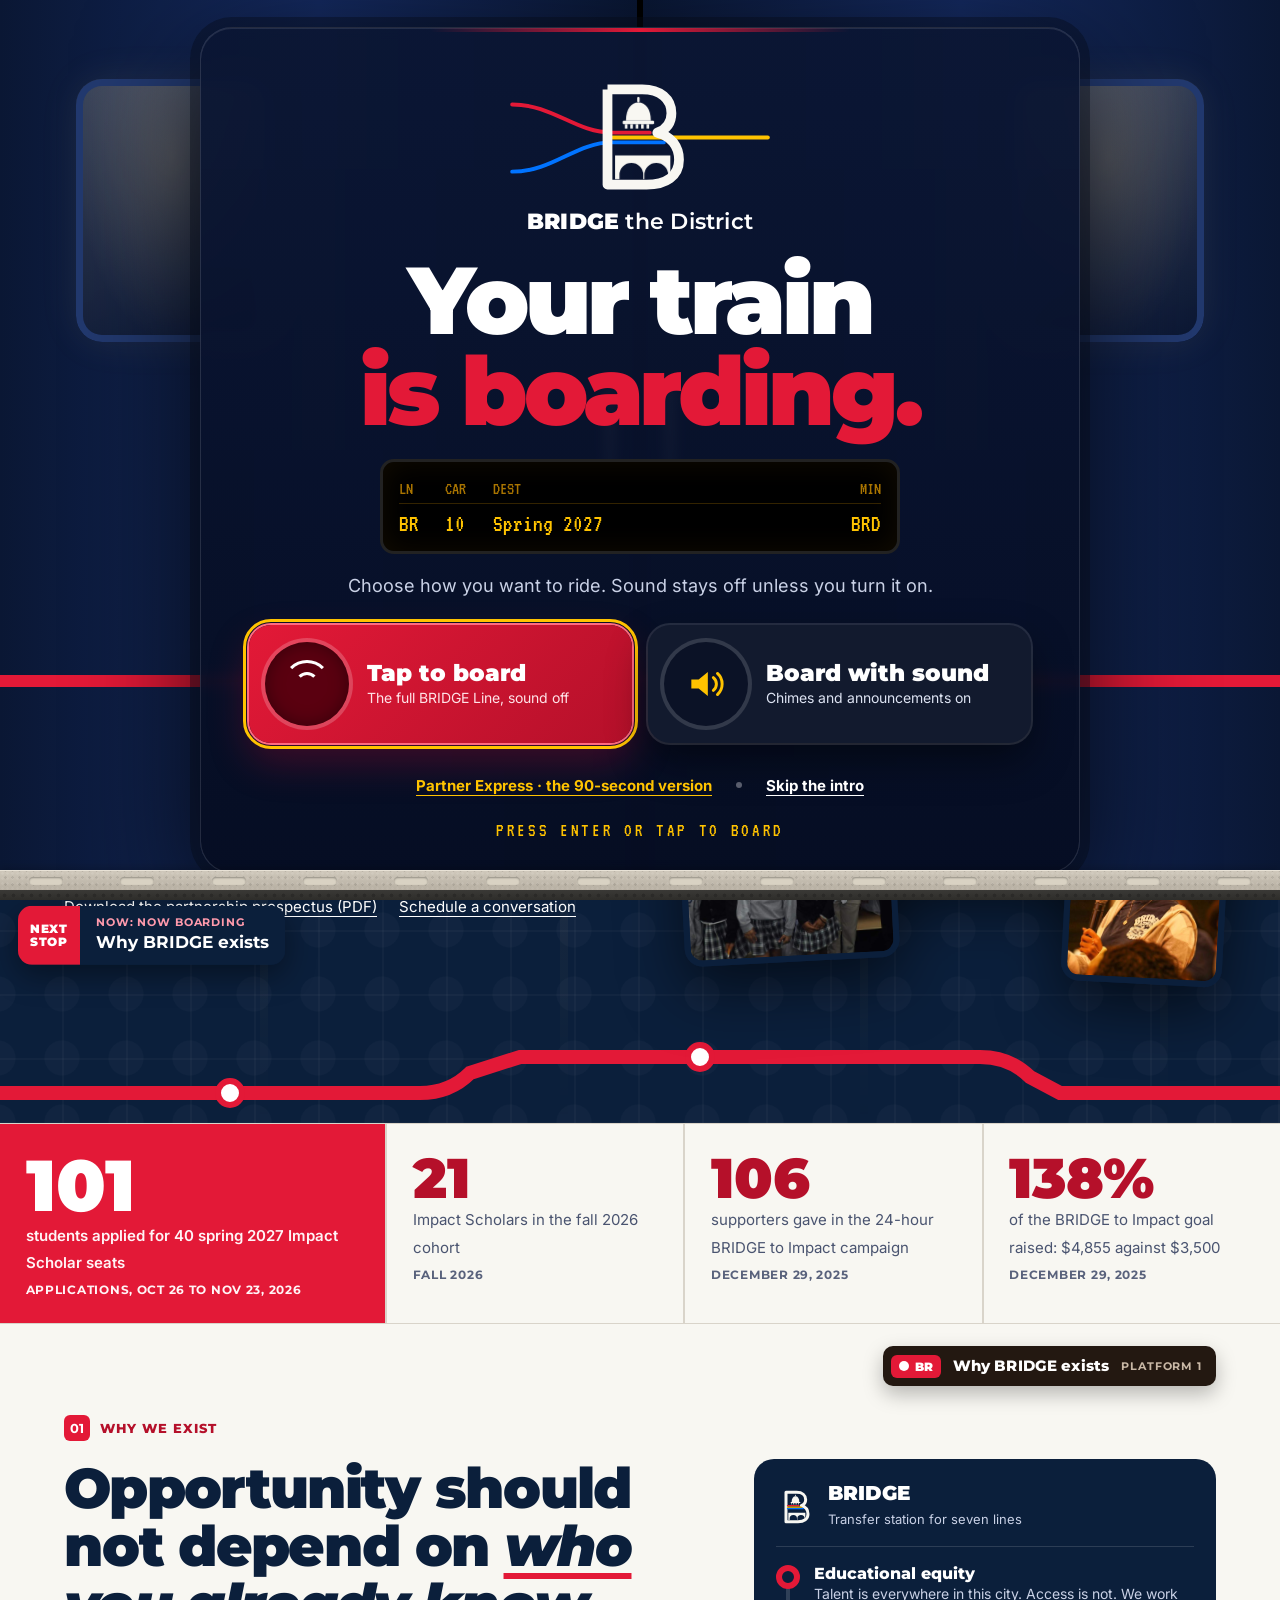
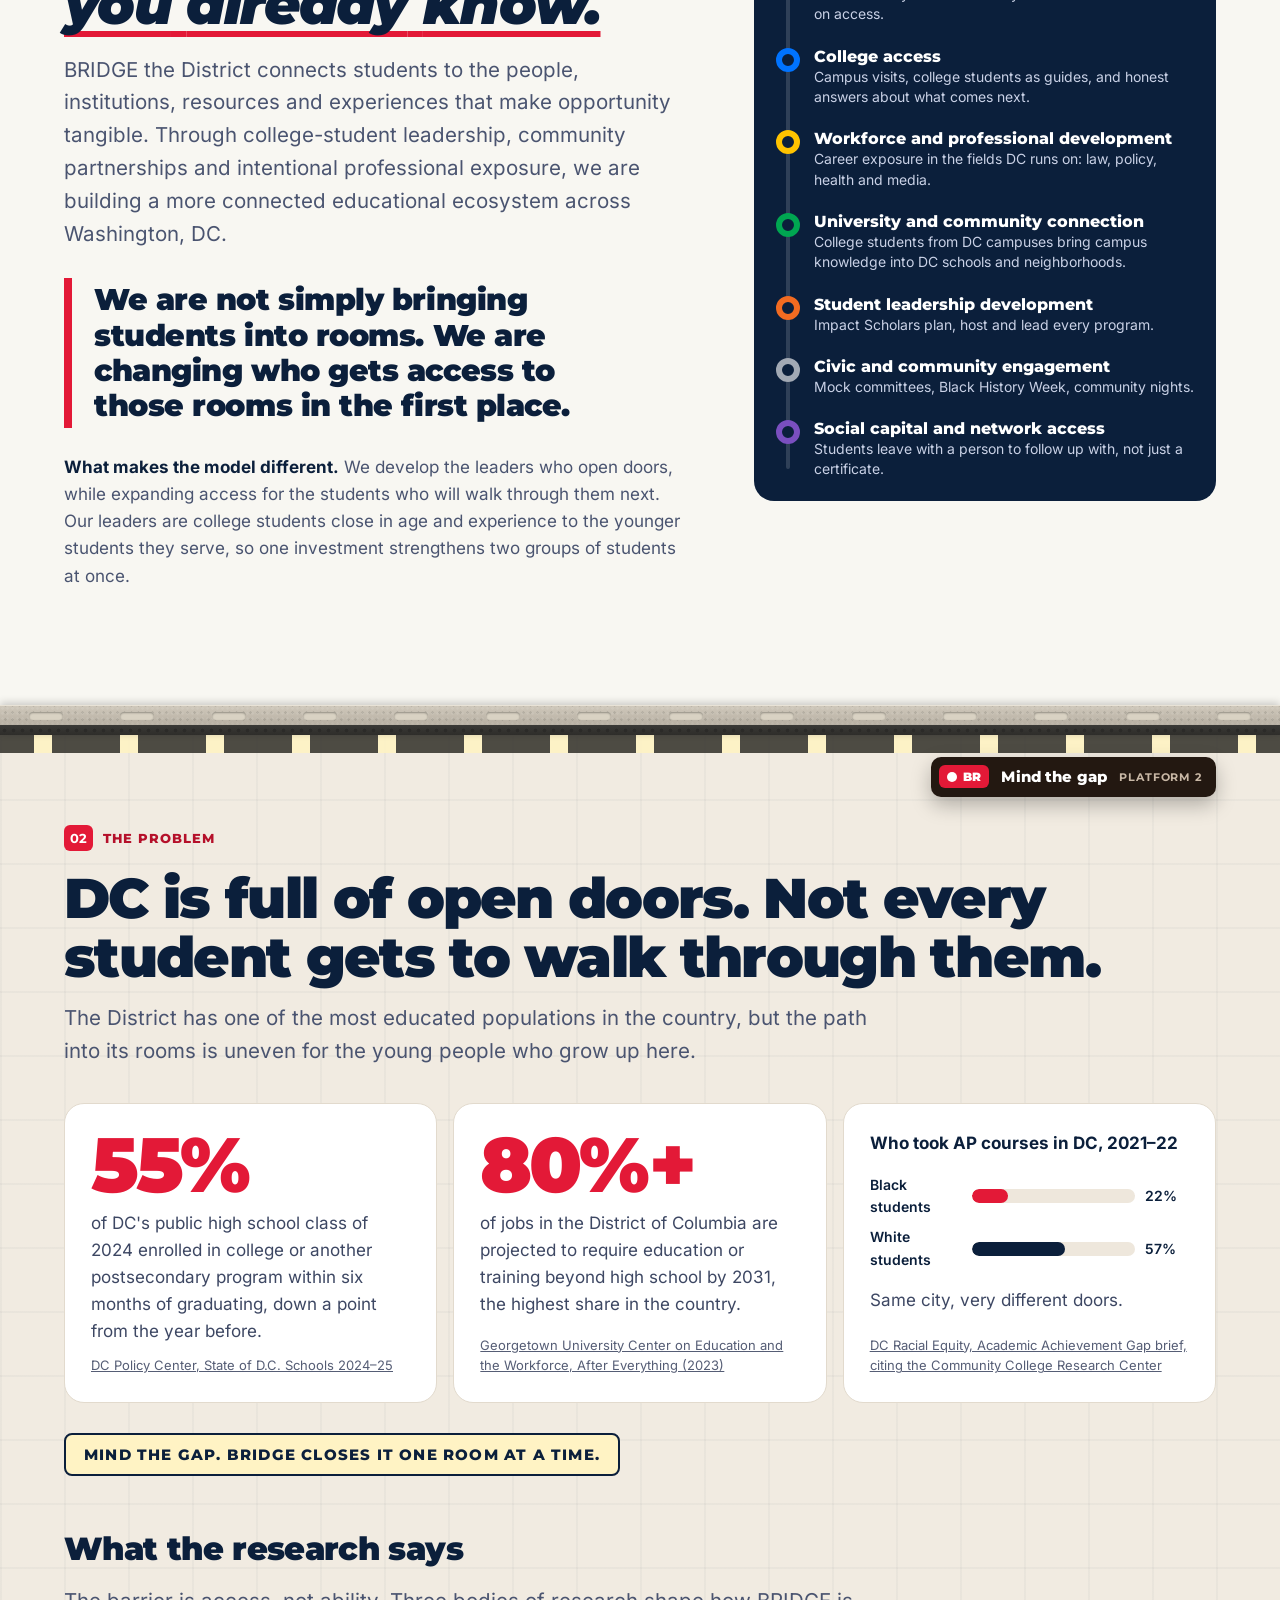
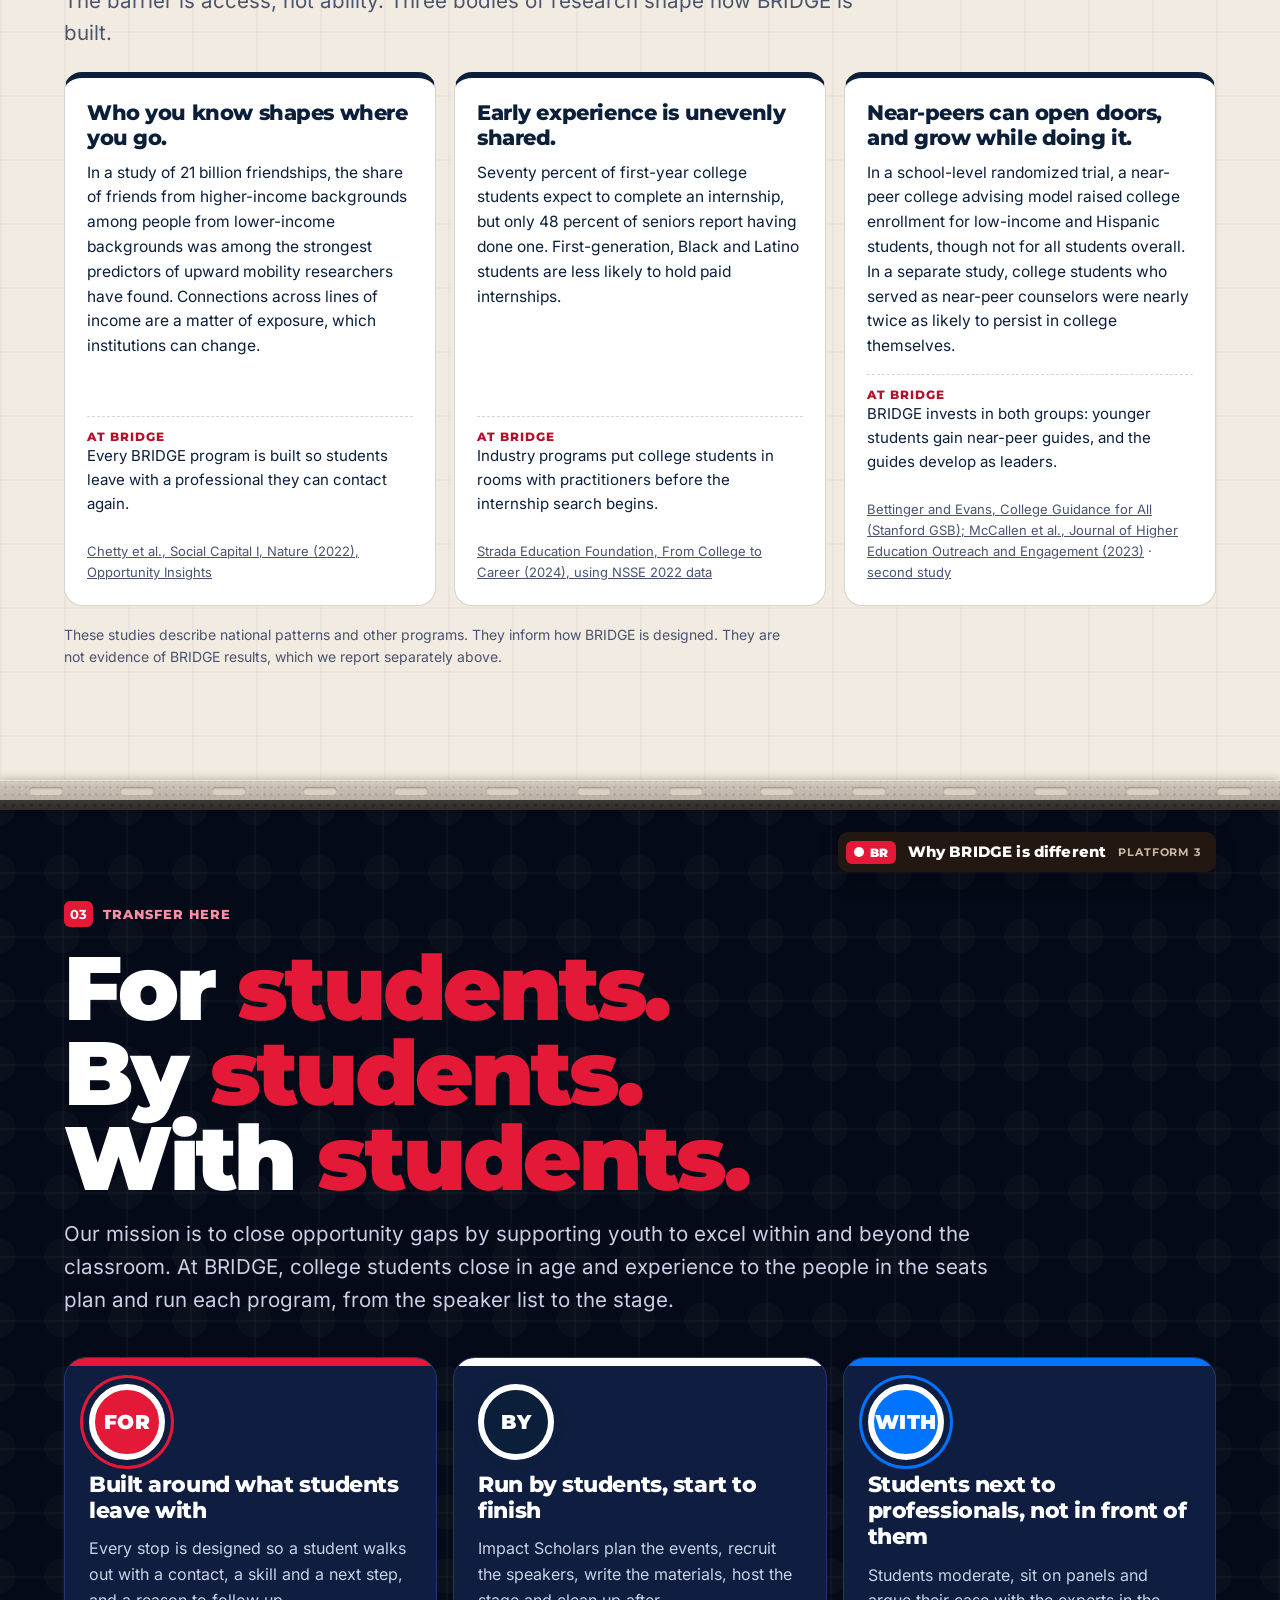
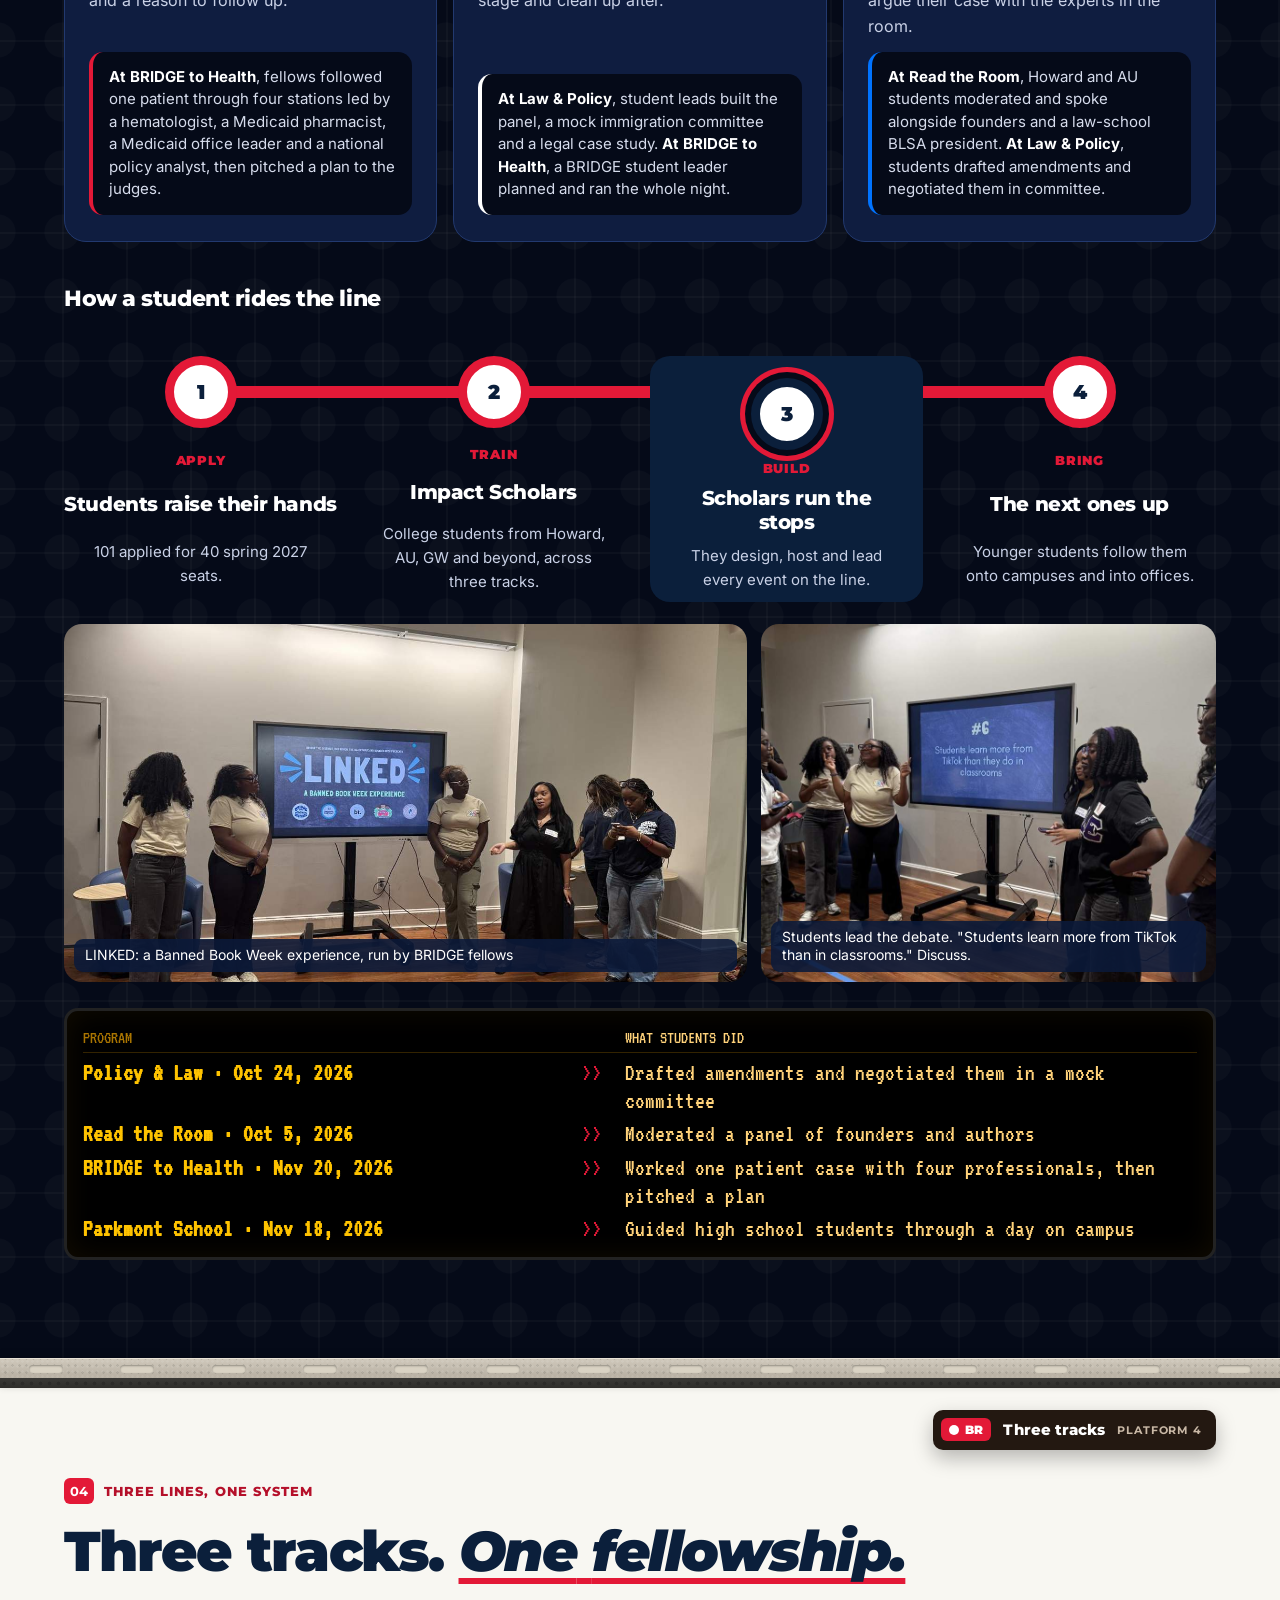
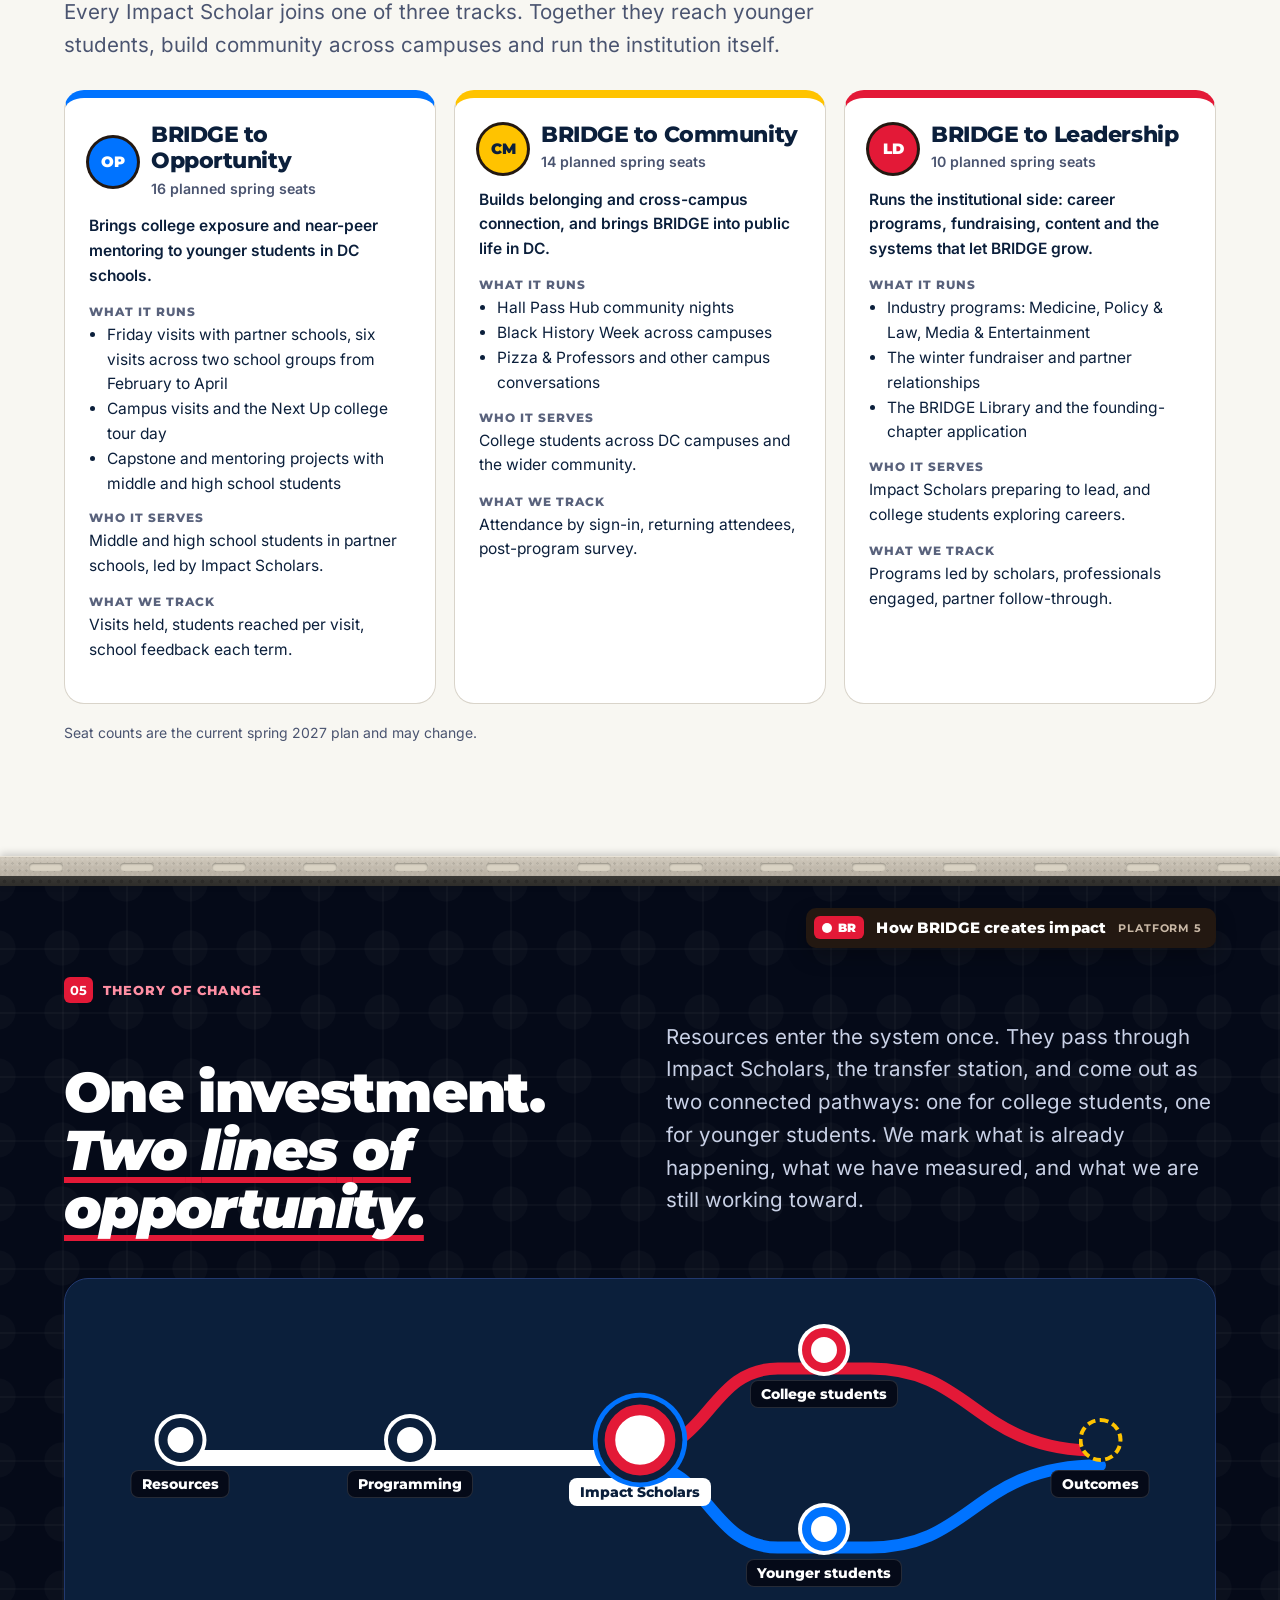
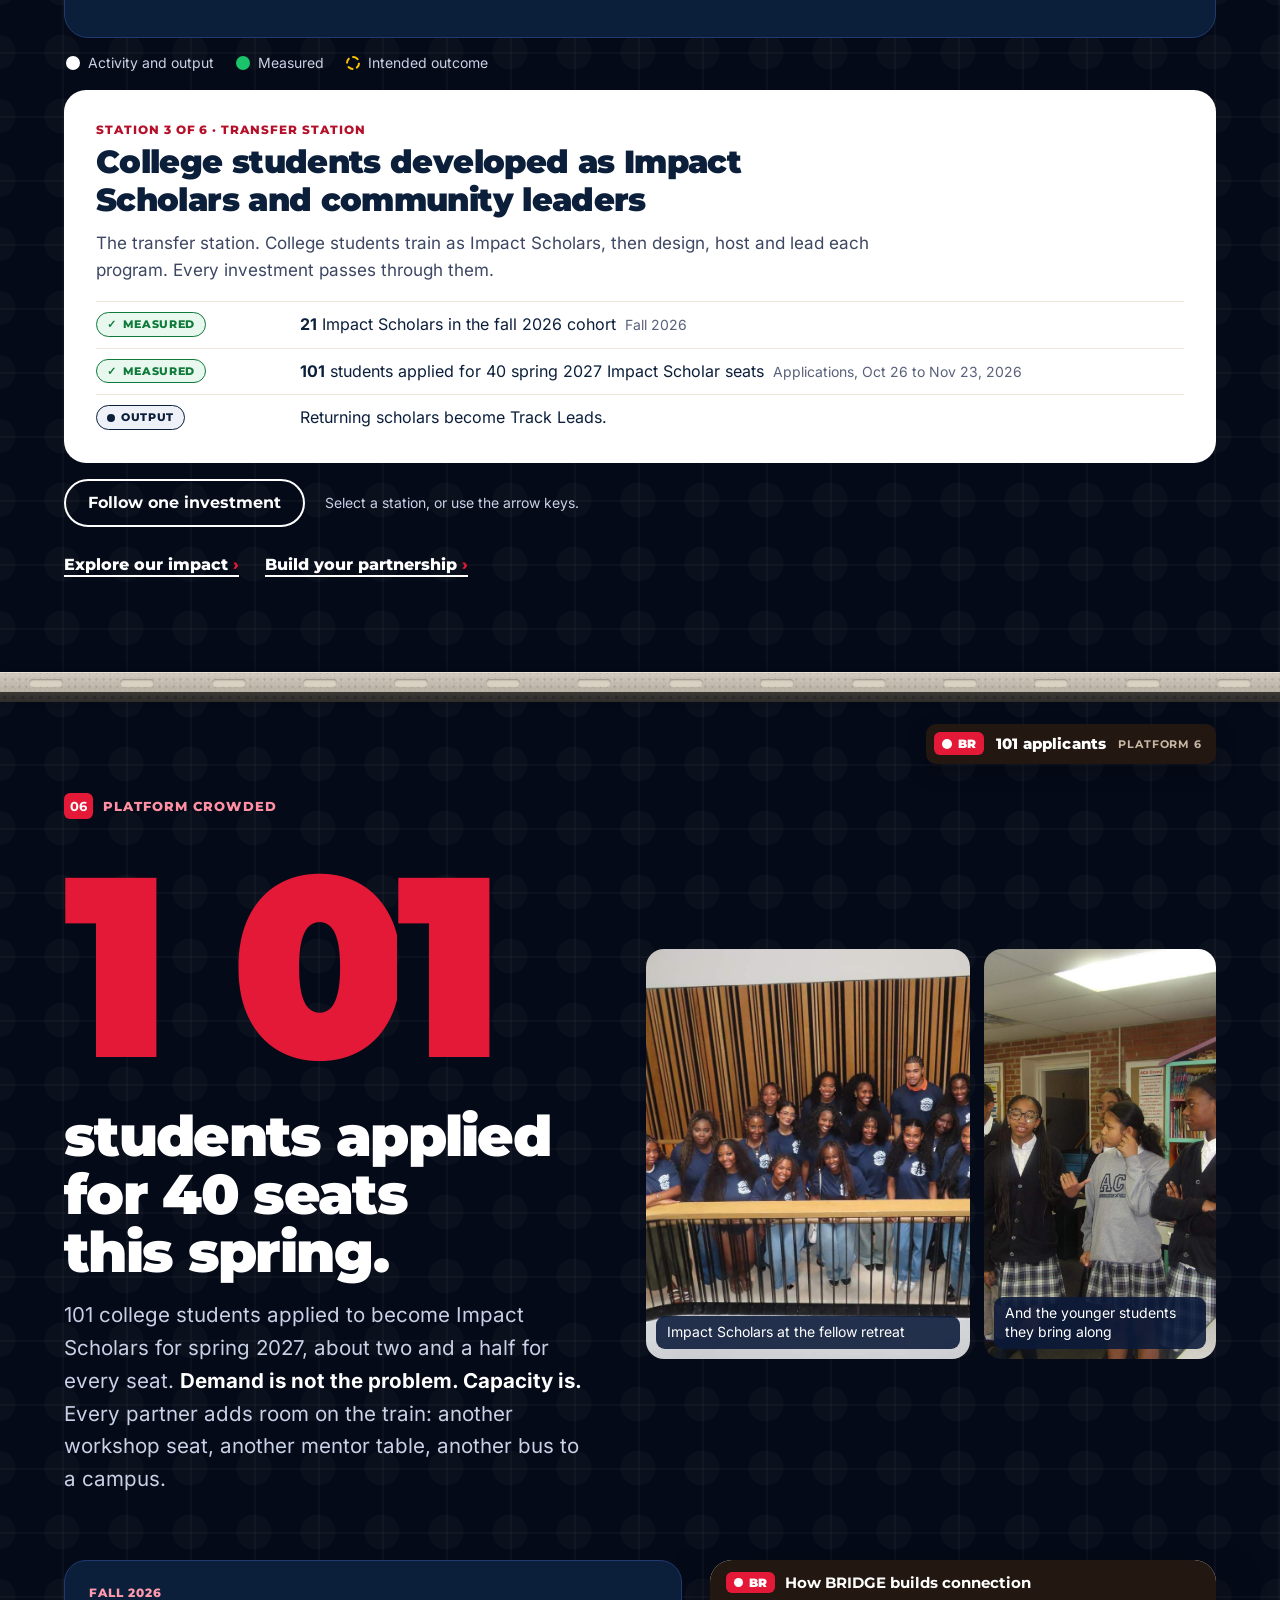
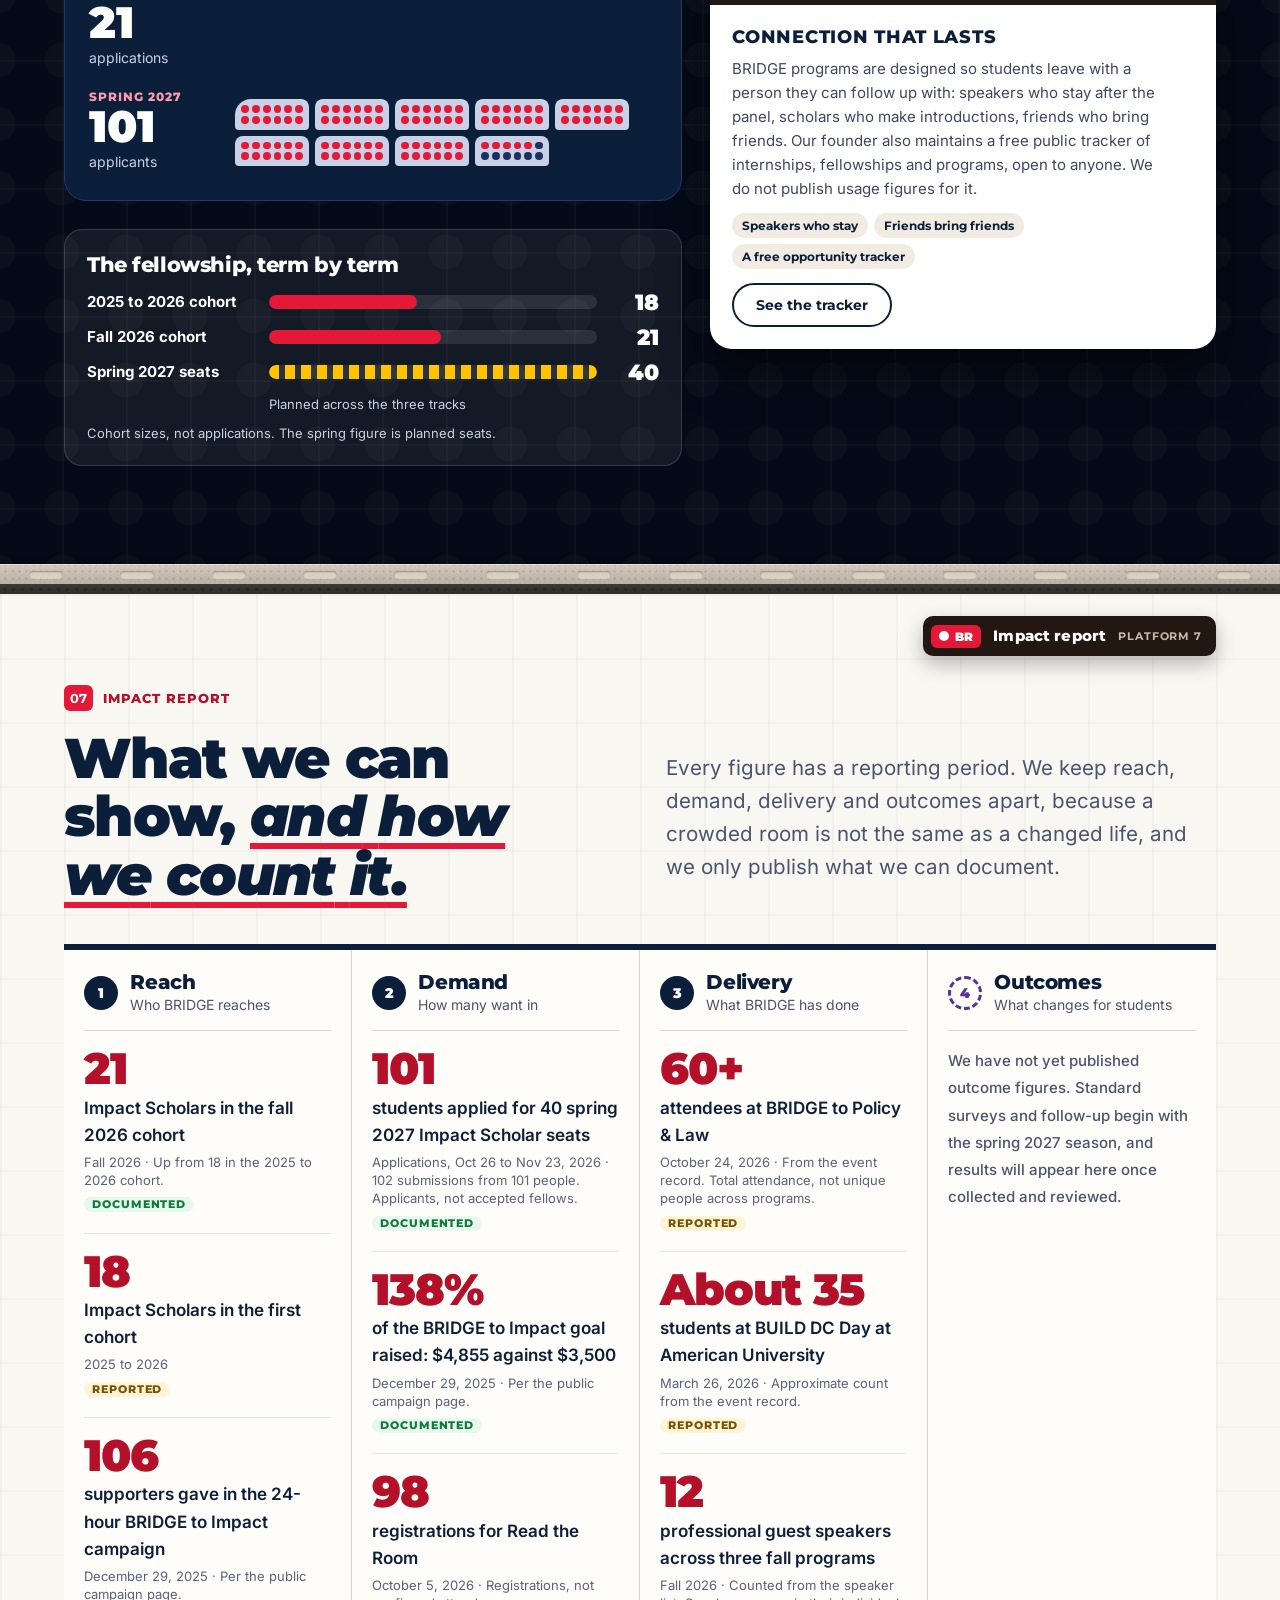
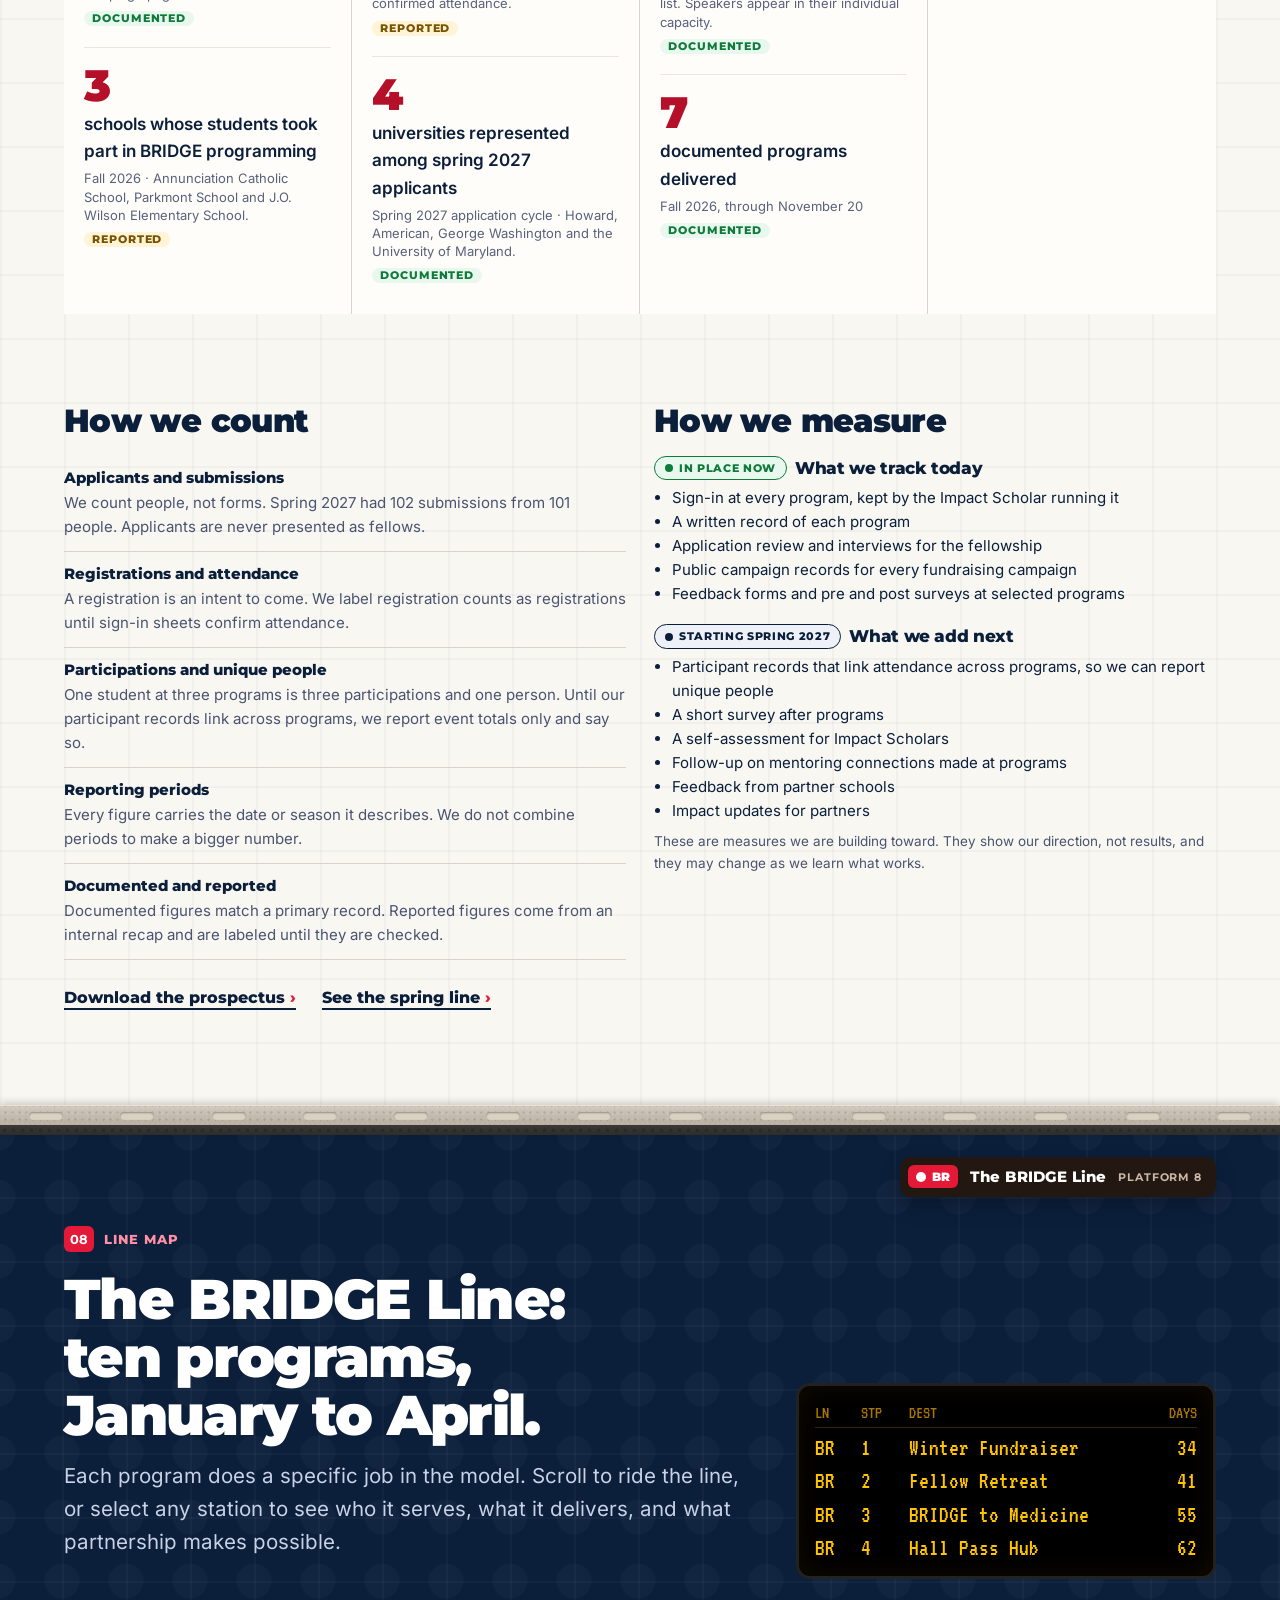
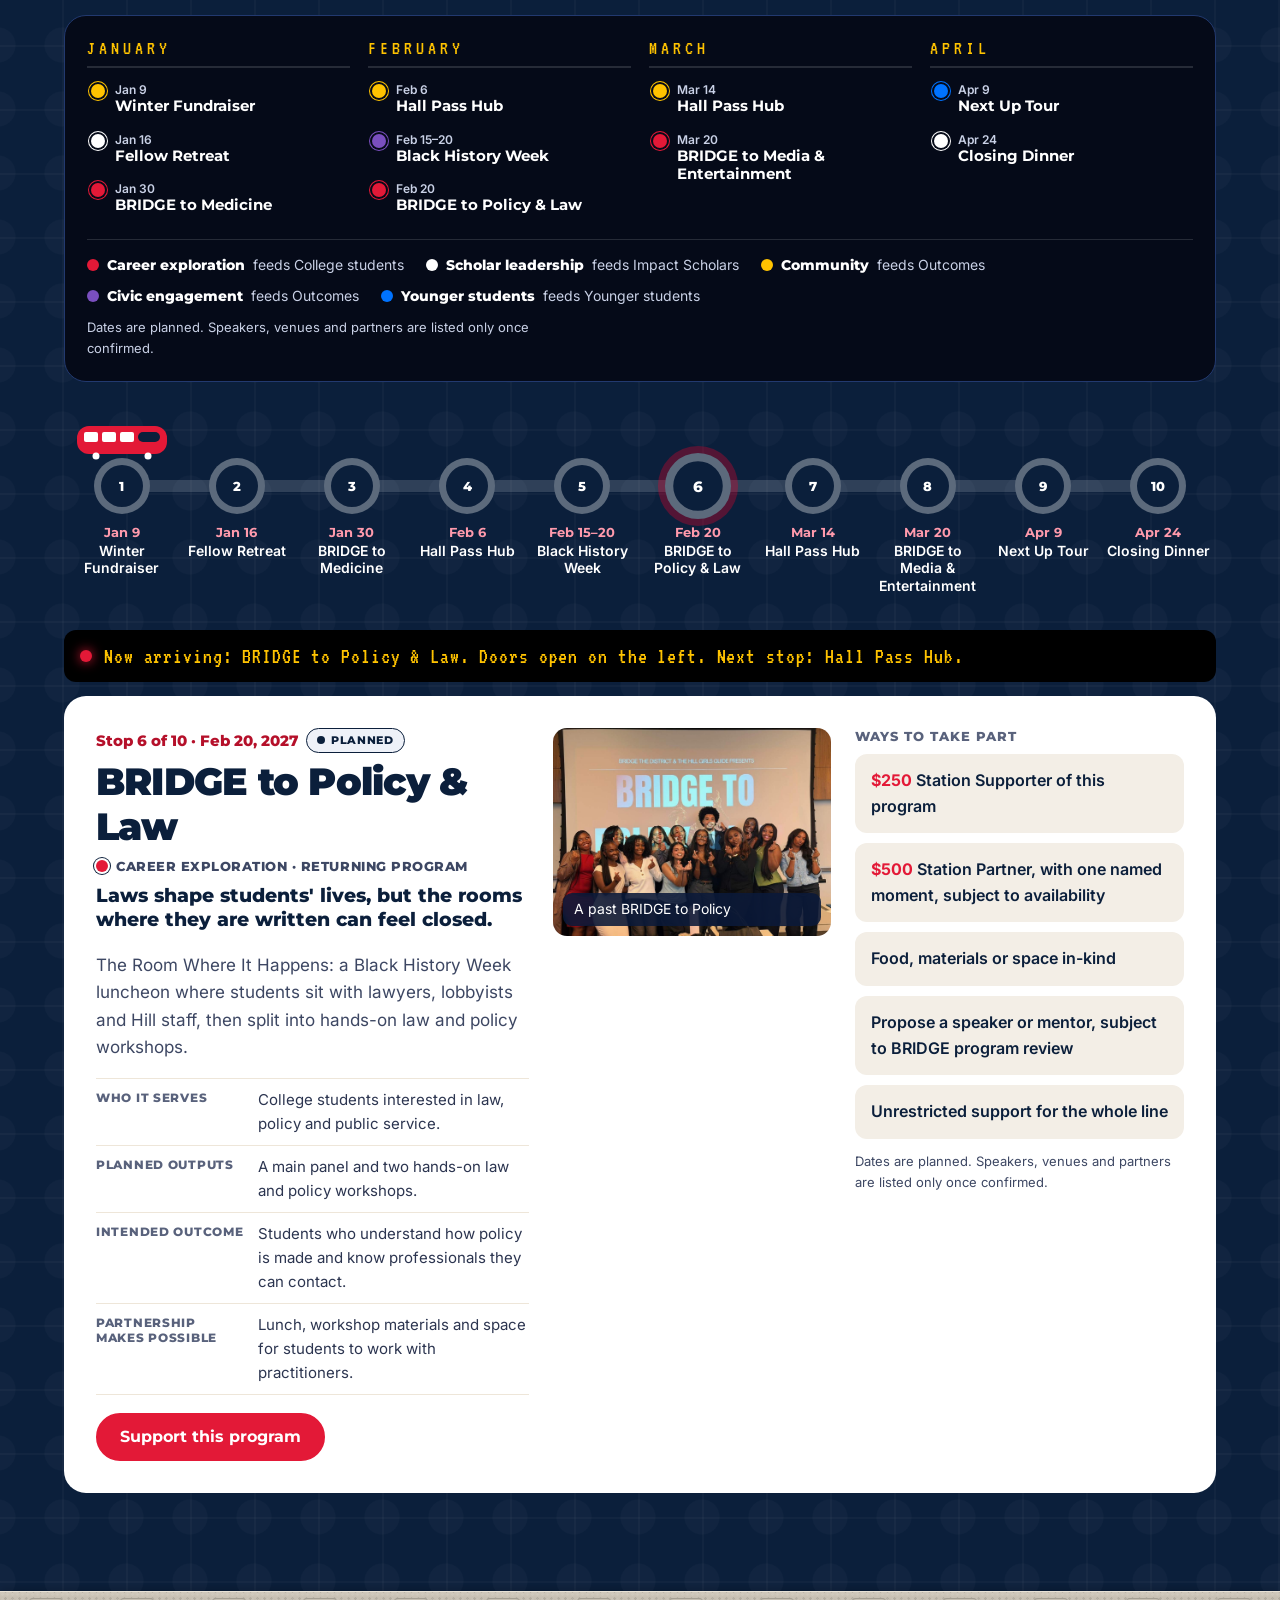
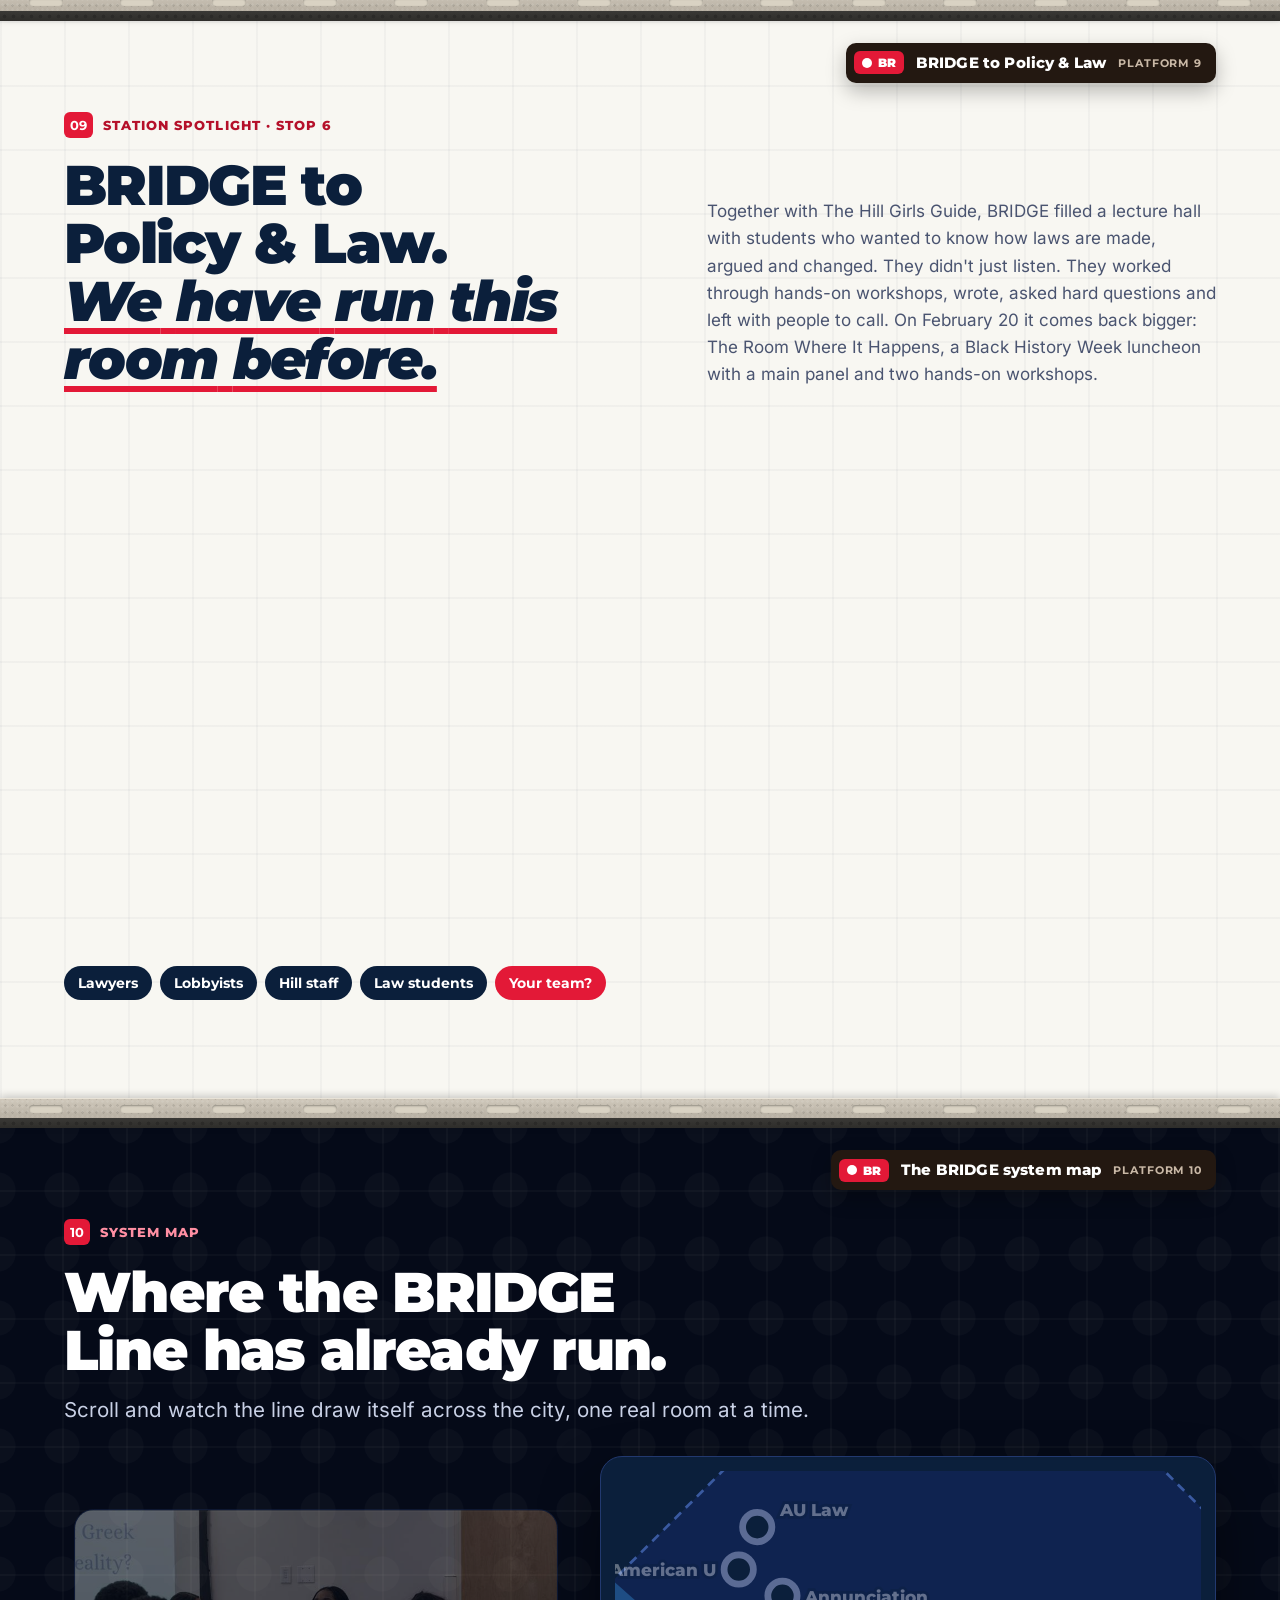
==== commit 2964db73: "Add files via upload" ====
--- a/index.html
+++ b/index.html
@@ -14,18 +14,19 @@
 <meta property="og:image" content="https://englandomotanwa-sys.github.io/bridge-2027/assets/og-image.jpg">
 <meta property="og:image:width" content="1200">
 <meta property="og:image:height" content="630">
-<meta property="og:image:alt" content="BRIDGE students in front of a mural, with the words Come into the room. Build it with us.">
+<meta property="og:image:alt" content="The BRIDGE the District monogram and the words Opportunity should not depend on who you already know, beside BRIDGE students in front of a mural">
 <meta name="twitter:card" content="summary_large_image">
-<meta name="theme-color" content="#0b1a3a">
+<meta name="theme-color" content="#0B1F3B">
 <link rel="icon" href="favicon.svg" type="image/svg+xml">
 <link rel="icon" href="favicon-32.png" sizes="32x32" type="image/png">
 <link rel="apple-touch-icon" href="apple-touch-icon.png">
-<link rel="preload" href="assets/fonts/archivo-latin-900-normal.woff2" as="font" type="font/woff2" crossorigin>
+<link rel="preload" href="assets/fonts/montserrat-latin-900-normal.woff2" as="font" type="font/woff2" crossorigin>
 <link rel="stylesheet" href="assets/css/fonts.css">
 <link rel="stylesheet" href="assets/css/system.css">
 <link rel="stylesheet" href="assets/css/ride.css">
 <link rel="stylesheet" href="assets/css/sections.css">
 <link rel="stylesheet" href="assets/css/readiness.css">
+<link rel="stylesheet" href="assets/css/brand.css">
 <script>
 /* Show the boarding gate only when scripts run, no deep link was used, and the visitor has not boarded this session.
    If the ride script fails to load, the gate removes itself after 5 seconds. */
@@ -42,7 +43,16 @@
 <div class="gate" id="gate" role="dialog" aria-modal="true" aria-labelledby="gateTitle" aria-describedby="gateDesc">
  <div class="door l" aria-hidden="true"></div><div class="door r" aria-hidden="true"></div>
  <div class="gate-ui">
-  <div class="pylon"><i class="dot"></i>BRIDGE the District</div>
+  <svg class="sigmark" viewBox="-60 0 240 120" aria-hidden="true">
+    <g class="sm-routes" fill="none" stroke-linecap="round" stroke-width="3.6">
+     <path class="r1" d="M-58 30 C-20 30 0 56 34.5 56 H69" stroke="#E31937"/>
+     <path class="r2" d="M178 60.5 C140 60.5 120 60.5 76 60.5 H34.5" stroke="#FFC300"/>
+     <path class="r3" d="M-58 92 C-20 92 0 65 34.5 65 H82" stroke="#0073FF"/>
+    </g>
+    <path class="sm-b" d="M30 16 H62 C79 16 89 25 89 38 C89 47 84 53 76 56 C88 59 96 68 96 81 C96 96 84 104 66 104 H30 Z" fill="none" stroke="#F8F7F2" stroke-width="9" stroke-linejoin="round" pathLength="1"/>
+    <g class="sm-detail" fill="#F8F7F2"><rect x="57.4" y="23" width="2.2" height="5" rx="1"/><path d="M47 45 C47 34 52 28 58.5 28 C65 28 70 34 70 45 Z"/><rect x="44" y="45" width="29" height="3.2" rx="1"/><rect x="46" y="48.2" width="2.4" height="4"/><rect x="51" y="48.2" width="2.4" height="4"/><rect x="56" y="48.2" width="2.4" height="4"/><rect x="61" y="48.2" width="2.4" height="4"/><rect x="66" y="48.2" width="2.4" height="4"/><path fill-rule="evenodd" d="M37 77 H88 V99 H37 Z M41 99 V95 A11 11 0 0 1 63 95 V99 Z M64 99 V95 A11 11 0 0 1 86 95 V99 Z"/></g>
+   </svg>
+  <div class="pylon"><span class="wm"><b>BRIDGE</b> the District</span></div>
   <h2 id="gateTitle"><span>Your train</span> <em>is boarding.</em></h2>
   <div class="pids" aria-hidden="true"><div class="row h"><span>LN</span><span>CAR</span><span>DEST</span><span>MIN</span></div><div class="row"><span>BR</span><span>10</span><span class="dest">Spring 2027</span><span class="blink">BRD</span></div></div>
   <p id="gateDesc" class="gdesc">Choose how you want to ride. Sound stays off unless you turn it on.</p>
@@ -58,7 +68,7 @@
 
 <header>
 <nav aria-label="Main">
- <a class="logo" href="#top"><i class="dot" aria-hidden="true"></i><span>BRIDGE<span class="lt"> the District</span></span></a>
+ <a class="logo" href="#top"><img class="mono" src="assets/brand/monogram-reversed.svg" alt="" width="36" height="36"><span>BRIDGE<span class="lt"> the District</span></span></a>
  <div class="links"><a href="#purpose">Why BRIDGE</a><a href="#model">Our model</a><a href="#impact">Impact</a><a href="#season">The line</a><a href="#pathways">Pathways</a><a href="#partner">Partner</a><a href="#about">About</a></div>
  <div class="lineswitch" role="group" aria-label="Choose an experience"><a href="index.html" aria-current="page"><i class="ls-red" aria-hidden="true"></i>Ride the Line</a><a href="express.html"><i class="ls-amber" aria-hidden="true"></i>Partner Express</a></div>
  <a class="give" data-href="give" href="https://givebutter.com/ride-the-bridge-line-2027-nyda1s" target="_blank" rel="noopener">Give</a>
@@ -84,7 +94,7 @@
 <section class="band hero dark" id="top" data-name="Now boarding" tabindex="-1">
  <div class="wrap hero-grid">
   <div>
-   <div class="sta"><i></i>Now boarding · Spring 2027 · Washington, DC</div>
+   <div class="campaign"><span class="cl-bul" aria-hidden="true">BR</span><span class="cl-name">The BRIDGE Line</span><span class="cl-season">Spring 2027</span></div>
    <h1><span>Come into</span><span>the room.</span><span>Build it with us.</span></h1>
    <p class="hero-pos">Student-powered. Institutionally grounded. Built to last.</p>
    <p class="lede">BRIDGE the District is a student-powered nonprofit building infrastructure for opportunity in Washington, DC. We develop college students into community leaders, then use their closeness to younger students to open doors to the people, institutions and experiences that make opportunity real.</p>
@@ -119,8 +129,8 @@
     <p class="purpose-diff"><b>What makes the model different.</b> <span data-bind="differentiator">We develop the leaders who open doors, while expanding access for the students who will walk through them next.</span> Our leaders are college students close in age and experience to the younger students they serve, so one investment strengthens two groups of students at once.</p>
    </div>
    <div class="xfer">
-    <div class="xfer-h"><span class="dot" aria-hidden="true"></span><div><b>BRIDGE</b><small>Transfer station for seven lines</small></div></div>
-    <ul class="xfer-lines" data-render="focus"><!--pre--><li style="--c:#e4002b"><i aria-hidden="true"></i><div><b>Educational equity</b><span>Talent is everywhere in this city. Access is not. We work on access.</span></div></li><li style="--c:#2f6fd6"><i aria-hidden="true"></i><div><b>College access</b><span>Campus visits, college students as guides, and honest answers about what comes next.</span></div></li><li style="--c:#ffb000"><i aria-hidden="true"></i><div><b>Workforce and professional development</b><span>Career exposure in the fields DC runs on: law, policy, health and media.</span></div></li><li style="--c:#19a35b"><i aria-hidden="true"></i><div><b>University and community connection</b><span>College students from DC campuses bring campus knowledge into DC schools and neighborhoods.</span></div></li><li style="--c:#ff7a1a"><i aria-hidden="true"></i><div><b>Student leadership development</b><span>Impact Scholars plan, host and lead every program.</span></div></li><li style="--c:#9aa6c4"><i aria-hidden="true"></i><div><b>Civic and community engagement</b><span>Mock committees, Black History Week, community nights.</span></div></li><li style="--c:#a66be0"><i aria-hidden="true"></i><div><b>Social capital and network access</b><span>Students leave with a person to follow up with, not just a certificate.</span></div></li><!--/pre--></ul>
+    <div class="xfer-h"><img class="mono" src="assets/brand/monogram-reversed.svg" alt="" width="40" height="40"><div><b>BRIDGE</b><small>Transfer station for seven lines</small></div></div>
+    <ul class="xfer-lines" data-render="focus"><!--pre--><li style="--c:#E31937"><i aria-hidden="true"></i><div><b>Educational equity</b><span>Talent is everywhere in this city. Access is not. We work on access.</span></div></li><li style="--c:#0073FF"><i aria-hidden="true"></i><div><b>College access</b><span>Campus visits, college students as guides, and honest answers about what comes next.</span></div></li><li style="--c:#FFC300"><i aria-hidden="true"></i><div><b>Workforce and professional development</b><span>Career exposure in the fields DC runs on: law, policy, health and media.</span></div></li><li style="--c:#00A651"><i aria-hidden="true"></i><div><b>University and community connection</b><span>College students from DC campuses bring campus knowledge into DC schools and neighborhoods.</span></div></li><li style="--c:#F26B21"><i aria-hidden="true"></i><div><b>Student leadership development</b><span>Impact Scholars plan, host and lead every program.</span></div></li><li style="--c:#A2A9B4"><i aria-hidden="true"></i><div><b>Civic and community engagement</b><span>Mock committees, Black History Week, community nights.</span></div></li><li style="--c:#7A4FBF"><i aria-hidden="true"></i><div><b>Social capital and network access</b><span>Students leave with a person to follow up with, not just a certificate.</span></div></li><!--/pre--></ul>
    </div>
   </div>
  </div>
@@ -143,11 +153,11 @@
  <div class="wrap">
   <div class="sta"><b>00</b>Transfer here</div>
   <h2 class="fbw"><span>For students.</span><span>By students.</span><span>With students.</span></h2>
-  <p class="lede" style="margin-top:18px">Our mission is to close opportunity gaps by supporting youth to excel within and beyond the classroom. Most youth programs are planned by adults and attended by students. BRIDGE flips it. The people running the room are the same age as the people in the seats, and that is exactly why students show up, speak up and come back.</p>
+  <p class="lede" style="margin-top:18px">Our mission is to close opportunity gaps by supporting youth to excel within and beyond the classroom. At BRIDGE, college students close in age and experience to the people in the seats plan and run each program, from the speaker list to the stage.</p>
   <div class="lines3">
-   <div class="l3"><div class="badge" style="--c:#e4002b">FOR</div><h3>Built around what students leave with</h3><p>Every stop is designed so a student walks out with a contact, a skill and a next step, not just a certificate of attendance.</p><div class="proof"><b>At BRIDGE to Health</b>, fellows followed one patient through four stations led by a hematologist, a Medicaid pharmacist, a Medicaid office leader and a national policy analyst, then pitched a plan to the judges.</div></div>
-   <div class="l3"><div class="badge" style="--c:#0b1a3a;border-color:#fff">BY</div><h3>Run by students, start to finish</h3><p>Impact Scholars plan the events, recruit the speakers, write the materials, host the stage and clean up after.</p><div class="proof"><b>At Law &amp; Policy</b>, student leads built the panel, a mock immigration committee and a legal case study. <b>At BRIDGE to Health</b>, a BRIDGE student leader planned and ran the whole night.</div></div>
-   <div class="l3"><div class="badge" style="--c:#2f6fd6">WITH</div><h3>Students next to professionals, not in front of them</h3><p>Students moderate, sit on panels and argue their case with the experts in the room.</p><div class="proof"><b>At Read the Room</b>, Howard and AU students moderated and spoke alongside founders and a law-school BLSA president. <b>At Law &amp; Policy</b>, students drafted amendments and negotiated them in committee.</div></div>
+   <div class="l3"><div class="badge" style="--c:#E31937">FOR</div><h3>Built around what students leave with</h3><p>Every stop is designed so a student walks out with a contact, a skill and a next step, and a reason to follow up.</p><div class="proof"><b>At BRIDGE to Health</b>, fellows followed one patient through four stations led by a hematologist, a Medicaid pharmacist, a Medicaid office leader and a national policy analyst, then pitched a plan to the judges.</div></div>
+   <div class="l3"><div class="badge" style="--c:#0B1F3B;border-color:#fff">BY</div><h3>Run by students, start to finish</h3><p>Impact Scholars plan the events, recruit the speakers, write the materials, host the stage and clean up after.</p><div class="proof"><b>At Law &amp; Policy</b>, student leads built the panel, a mock immigration committee and a legal case study. <b>At BRIDGE to Health</b>, a BRIDGE student leader planned and ran the whole night.</div></div>
+   <div class="l3"><div class="badge" style="--c:#0073FF">WITH</div><h3>Students next to professionals, not in front of them</h3><p>Students moderate, sit on panels and argue their case with the experts in the room.</p><div class="proof"><b>At Read the Room</b>, Howard and AU students moderated and spoke alongside founders and a law-school BLSA president. <b>At Law &amp; Policy</b>, students drafted amendments and negotiated them in committee.</div></div>
   </div>
   <h3 class="routeh">How a student rides the line</h3>
   <div class="route">
@@ -160,13 +170,12 @@
    <figure><img src="linked.jpg" alt="BRIDGE fellows presenting LINKED, a Banned Book Week experience, in front of a screen" loading="lazy"><figcaption class="cap">LINKED: a Banned Book Week experience, run by BRIDGE fellows</figcaption></figure>
    <figure><img src="linked2.jpg" alt="Students debating a prompt on screen that reads Students learn more from TikTok than they do in classrooms" loading="lazy"><figcaption class="cap">Students lead the debate. "Students learn more from TikTok than in classrooms." Discuss.</figcaption></figure>
   </div>
-  <div class="pids versus" role="table" aria-label="How BRIDGE compares with a typical program">
-   <div class="row h" role="row"><span role="columnheader">MOST PROGRAMS</span><span role="columnheader"></span><span role="columnheader">THE BRIDGE LINE</span></div>
-   <div class="row" role="row"><span role="cell" class="old">Adults plan it</span><span role="cell" class="arrow">&gt;&gt;</span><span role="cell">Students plan it</span></div>
-   <div class="row" role="row"><span role="cell" class="old">Students listen</span><span role="cell" class="arrow">&gt;&gt;</span><span role="cell">Students run the room</span></div>
-   <div class="row" role="row"><span role="cell" class="old">One event, then gone</span><span role="cell" class="arrow">&gt;&gt;</span><span role="cell">Ten stops, one season</span></div>
-   <div class="row" role="row"><span role="cell" class="old">College students only</span><span role="cell" class="arrow">&gt;&gt;</span><span role="cell">Scholars bring younger students in</span></div>
-   <div class="row" role="row"><span role="cell" class="old">Your logo on a banner</span><span role="cell" class="arrow">&gt;&gt;</span><span role="cell">Your name on a moment students use</span></div>
+  <div class="pids versus" role="table" aria-label="What BRIDGE programs have looked like, from event records">
+   <div class="row h" role="row"><span role="columnheader">PROGRAM</span><span role="columnheader"></span><span role="columnheader">WHAT STUDENTS DID</span></div>
+   <div class="row" role="row"><span role="cell" class="prog">Policy &amp; Law · Oct 24, 2026</span><span role="cell" class="arrow">&gt;&gt;</span><span role="cell">Drafted amendments and negotiated them in a mock committee</span></div>
+   <div class="row" role="row"><span role="cell" class="prog">Read the Room · Oct 5, 2026</span><span role="cell" class="arrow">&gt;&gt;</span><span role="cell">Moderated a panel of founders and authors</span></div>
+   <div class="row" role="row"><span role="cell" class="prog">BRIDGE to Health · Nov 20, 2026</span><span role="cell" class="arrow">&gt;&gt;</span><span role="cell">Worked one patient case with four professionals, then pitched a plan</span></div>
+   <div class="row" role="row"><span role="cell" class="prog">Parkmont School · Nov 18, 2026</span><span role="cell" class="arrow">&gt;&gt;</span><span role="cell">Guided high school students through a day on campus</span></div>
   </div>
  </div>
 </section>
@@ -176,7 +185,7 @@
   <div class="sta"><b>00</b>Three lines, one system</div>
   <h2>Three tracks. <em class="it">One fellowship.</em></h2>
   <p class="lede" style="margin-top:16px">Every Impact Scholar joins one of three tracks. Together they reach younger students, build community across campuses and run the institution itself.</p>
-  <div class="pfos" data-render="portfolios"><!--pre--><article class="pfo" style="--c:#2f6fd6"><header><span class="bul" aria-hidden="true">OP</span><div><h3>BRIDGE to Opportunity</h3><small>16 planned spring seats</small></div></header><p class="pfp">Brings college exposure and near-peer mentoring to younger students in DC schools.</p><h4>What it runs</h4><ul><li>Friday visits with partner schools, six visits across two school groups from February to April</li><li>Campus visits and the Next Up college tour day</li><li>Capstone and mentoring projects with middle and high school students</li></ul><h4>Who it serves</h4><p>Middle and high school students in partner schools, led by Impact Scholars.</p><h4>What we track</h4><p>Visits held, students reached per visit, school feedback each term.</p></article><article class="pfo" style="--c:#ffb000"><header><span class="bul" aria-hidden="true">CM</span><div><h3>BRIDGE to Community</h3><small>14 planned spring seats</small></div></header><p class="pfp">Builds belonging and cross-campus connection, and brings BRIDGE into public life in DC.</p><h4>What it runs</h4><ul><li>Hall Pass Hub community nights</li><li>Black History Week across campuses</li><li>Pizza &amp; Professors and other campus conversations</li></ul><h4>Who it serves</h4><p>College students across DC campuses and the wider community.</p><h4>What we track</h4><p>Attendance by sign-in, returning attendees, post-program survey.</p></article><article class="pfo" style="--c:#e4002b"><header><span class="bul" aria-hidden="true">LD</span><div><h3>BRIDGE to Leadership</h3><small>10 planned spring seats</small></div></header><p class="pfp">Runs the institutional side: career programs, fundraising, content and the systems that let BRIDGE grow.</p><h4>What it runs</h4><ul><li>Industry programs: Medicine, Policy &amp; Law, Media &amp; Entertainment</li><li>The winter fundraiser and partner relationships</li><li>The BRIDGE Library and the founding-chapter application</li></ul><h4>Who it serves</h4><p>Impact Scholars preparing to lead, and college students exploring careers.</p><h4>What we track</h4><p>Programs led by scholars, professionals engaged, partner follow-through.</p></article><p class="pfnote">Seat counts are the current spring 2027 plan and may change.</p><!--/pre--></div>
+  <div class="pfos" data-render="portfolios"><!--pre--><article class="pfo" style="--c:#0073FF"><header><span class="bul" aria-hidden="true" style="background:#0073FF;color:#FFFFFF">OP</span><div><h3>BRIDGE to Opportunity</h3><small>16 planned spring seats</small></div></header><p class="pfp">Brings college exposure and near-peer mentoring to younger students in DC schools.</p><h4>What it runs</h4><ul><li>Friday visits with partner schools, six visits across two school groups from February to April</li><li>Campus visits and the Next Up college tour day</li><li>Capstone and mentoring projects with middle and high school students</li></ul><h4>Who it serves</h4><p>Middle and high school students in partner schools, led by Impact Scholars.</p><h4>What we track</h4><p>Visits held, students reached per visit, school feedback each term.</p></article><article class="pfo" style="--c:#FFC300"><header><span class="bul" aria-hidden="true" style="background:#FFC300;color:#0B1F3B">CM</span><div><h3>BRIDGE to Community</h3><small>14 planned spring seats</small></div></header><p class="pfp">Builds belonging and cross-campus connection, and brings BRIDGE into public life in DC.</p><h4>What it runs</h4><ul><li>Hall Pass Hub community nights</li><li>Black History Week across campuses</li><li>Pizza &amp; Professors and other campus conversations</li></ul><h4>Who it serves</h4><p>College students across DC campuses and the wider community.</p><h4>What we track</h4><p>Attendance by sign-in, returning attendees, post-program survey.</p></article><article class="pfo" style="--c:#E31937"><header><span class="bul" aria-hidden="true" style="background:#E31937;color:#FFFFFF">LD</span><div><h3>BRIDGE to Leadership</h3><small>10 planned spring seats</small></div></header><p class="pfp">Runs the institutional side: career programs, fundraising, content and the systems that let BRIDGE grow.</p><h4>What it runs</h4><ul><li>Industry programs: Medicine, Policy &amp; Law, Media &amp; Entertainment</li><li>The winter fundraiser and partner relationships</li><li>The BRIDGE Library and the founding-chapter application</li></ul><h4>Who it serves</h4><p>Impact Scholars preparing to lead, and college students exploring careers.</p><h4>What we track</h4><p>Programs led by scholars, professionals engaged, partner follow-through.</p></article><p class="pfnote">Seat counts are the current spring 2027 plan and may change.</p><!--/pre--></div>
  </div>
 </section>
 
@@ -227,9 +236,9 @@
   </div>
   <div class="growthbox"><h3>The fellowship, term by term</h3><div class="growth-bars" data-render="growth"><!--pre--><div class="gr gr-fellows"><span class="grl">2025 to 2026 cohort</span><span class="grt"><i style="--w:45.0%"></i></span><b>18</b></div><div class="gr gr-fellows"><span class="grl">Fall 2026 cohort</span><span class="grt"><i style="--w:52.5%"></i></span><b>21</b></div><div class="gr gr-planned"><span class="grl">Spring 2027 seats</span><span class="grt"><i style="--w:100.0%"></i></span><b>40</b><small>Planned across the three tracks</small></div><!--/pre--></div><p class="note">Cohort sizes, not applications. The spring figure is planned seats.</p></div>
   <div class="tracker">
-   <div class="tk-top"><span class="ln"><i></i>BR</span><b>What changed: we put connection first</b></div>
+   <div class="tk-top"><span class="ln"><i></i>BR</span><b>How BRIDGE builds connection</b></div>
    <div class="tk-body">
-    <div><h3>CONNECTION, NOT LECTURES</h3><p>Students don't need another speaker at a podium. They need a person they can follow up with. So every BRIDGE program ends with real conversations: speakers who stay, scholars who make introductions, friends who bring friends. Our founder carried the same idea online with a free tracker of internships, fellowships and programs, shared with anyone who wants it.</p>
+    <div><h3>CONNECTION THAT LASTS</h3><p>BRIDGE programs are designed so students leave with a person they can follow up with: speakers who stay after the panel, scholars who make introductions, friends who bring friends. Our founder also maintains a free public tracker of internships, fellowships and programs, open to anyone. We do not publish usage figures for it.</p>
     <div class="tk-chips"><span>Speakers who stay</span><span>Friends bring friends</span><span>A free opportunity tracker</span></div>
     <a class="btn" data-href="tracker" href="https://docs.google.com/spreadsheets/d/10MHdr2RtLGzFgJDUOKc7_TVcTc9U5Hi18Xtzlk1saZg/edit" target="_blank" rel="noopener">See the tracker</a></div>
    </div>
@@ -266,11 +275,11 @@
     <div id="pids" role="rowgroup"></div>
    </div>
   </div>
-  <div class="overview" data-render="programsOverview" aria-label="The spring 2027 season at a glance"><!--pre--><div class="sem"><div class="mo"><h4>January</h4><ol><li style="--c:#ffb000"><button type="button" data-stop="0"><i aria-hidden="true"></i><span><small>Jan 9</small>Winter Fundraiser</span></button></li><li style="--c:#ffffff"><button type="button" data-stop="1"><i aria-hidden="true"></i><span><small>Jan 16</small>Fellow Retreat</span></button></li><li style="--c:#e4002b"><button type="button" data-stop="2"><i aria-hidden="true"></i><span><small>Jan 30</small>BRIDGE to Medicine</span></button></li></ol></div><div class="mo"><h4>February</h4><ol><li style="--c:#ffb000"><button type="button" data-stop="3"><i aria-hidden="true"></i><span><small>Feb 6</small>Hall Pass Hub</span></button></li><li style="--c:#a66be0"><button type="button" data-stop="4"><i aria-hidden="true"></i><span><small>Feb 15–20</small>Black History Week</span></button></li><li style="--c:#e4002b"><button type="button" data-stop="5"><i aria-hidden="true"></i><span><small>Feb 20</small>BRIDGE to Policy &amp; Law</span></button></li></ol></div><div class="mo"><h4>March</h4><ol><li style="--c:#ffb000"><button type="button" data-stop="6"><i aria-hidden="true"></i><span><small>Mar 14</small>Hall Pass Hub</span></button></li><li style="--c:#e4002b"><button type="button" data-stop="7"><i aria-hidden="true"></i><span><small>Mar 20</small>BRIDGE to Media &amp; Entertainment</span></button></li></ol></div><div class="mo"><h4>April</h4><ol><li style="--c:#2f6fd6"><button type="button" data-stop="8"><i aria-hidden="true"></i><span><small>Apr 9</small>Next Up Tour</span></button></li><li style="--c:#ffffff"><button type="button" data-stop="9"><i aria-hidden="true"></i><span><small>Apr 24</small>Closing Dinner</span></button></li></ol></div></div>
-  <ul class="semkey"><li style="--c:#e4002b"><i aria-hidden="true"></i><b>Career exploration</b><span>feeds College students</span></li><li style="--c:#ffffff"><i aria-hidden="true"></i><b>Scholar leadership</b><span>feeds Impact Scholars</span></li><li style="--c:#ffb000"><i aria-hidden="true"></i><b>Community</b><span>feeds Outcomes</span></li><li style="--c:#a66be0"><i aria-hidden="true"></i><b>Civic engagement</b><span>feeds Outcomes</span></li><li style="--c:#2f6fd6"><i aria-hidden="true"></i><b>Younger students</b><span>feeds Younger students</span></li></ul>
+  <div class="overview" data-render="programsOverview" aria-label="The spring 2027 season at a glance"><!--pre--><div class="sem"><div class="mo"><h4>January</h4><ol><li style="--c:#FFC300"><button type="button" data-stop="0"><i aria-hidden="true"></i><span><small>Jan 9</small>Winter Fundraiser</span></button></li><li style="--c:#ffffff"><button type="button" data-stop="1"><i aria-hidden="true"></i><span><small>Jan 16</small>Fellow Retreat</span></button></li><li style="--c:#E31937"><button type="button" data-stop="2"><i aria-hidden="true"></i><span><small>Jan 30</small>BRIDGE to Medicine</span></button></li></ol></div><div class="mo"><h4>February</h4><ol><li style="--c:#FFC300"><button type="button" data-stop="3"><i aria-hidden="true"></i><span><small>Feb 6</small>Hall Pass Hub</span></button></li><li style="--c:#7A4FBF"><button type="button" data-stop="4"><i aria-hidden="true"></i><span><small>Feb 15–20</small>Black History Week</span></button></li><li style="--c:#E31937"><button type="button" data-stop="5"><i aria-hidden="true"></i><span><small>Feb 20</small>BRIDGE to Policy &amp; Law</span></button></li></ol></div><div class="mo"><h4>March</h4><ol><li style="--c:#FFC300"><button type="button" data-stop="6"><i aria-hidden="true"></i><span><small>Mar 14</small>Hall Pass Hub</span></button></li><li style="--c:#E31937"><button type="button" data-stop="7"><i aria-hidden="true"></i><span><small>Mar 20</small>BRIDGE to Media &amp; Entertainment</span></button></li></ol></div><div class="mo"><h4>April</h4><ol><li style="--c:#0073FF"><button type="button" data-stop="8"><i aria-hidden="true"></i><span><small>Apr 9</small>Next Up Tour</span></button></li><li style="--c:#ffffff"><button type="button" data-stop="9"><i aria-hidden="true"></i><span><small>Apr 24</small>Closing Dinner</span></button></li></ol></div></div>
+  <ul class="semkey"><li style="--c:#E31937"><i aria-hidden="true"></i><b>Career exploration</b><span>feeds College students</span></li><li style="--c:#ffffff"><i aria-hidden="true"></i><b>Scholar leadership</b><span>feeds Impact Scholars</span></li><li style="--c:#FFC300"><i aria-hidden="true"></i><b>Community</b><span>feeds Outcomes</span></li><li style="--c:#7A4FBF"><i aria-hidden="true"></i><b>Civic engagement</b><span>feeds Outcomes</span></li><li style="--c:#0073FF"><i aria-hidden="true"></i><b>Younger students</b><span>feeds Younger students</span></li></ul>
   <p class="semnote">Dates are planned. Speakers, venues and partners are listed only once confirmed.</p><!--/pre--></div>
   <div class="track" id="track"><div class="fill"></div>
-   <div class="train" aria-hidden="true"><svg viewBox="0 0 92 36"><rect x="1" y="2" width="90" height="28" rx="12" fill="#e4002b"/><rect x="8" y="8" width="14" height="10" rx="2" fill="#fff"/><rect x="26" y="8" width="14" height="10" rx="2" fill="#fff"/><rect x="44" y="8" width="14" height="10" rx="2" fill="#fff"/><rect x="62" y="8" width="22" height="10" rx="5" fill="#0b1a3a"/><circle cx="20" cy="32" r="3.5" fill="#fff"/><circle cx="72" cy="32" r="3.5" fill="#fff"/></svg></div>
+   <div class="train" aria-hidden="true"><svg viewBox="0 0 92 36"><rect x="1" y="2" width="90" height="28" rx="12" fill="#E31937"/><rect x="8" y="8" width="14" height="10" rx="2" fill="#fff"/><rect x="26" y="8" width="14" height="10" rx="2" fill="#fff"/><rect x="44" y="8" width="14" height="10" rx="2" fill="#fff"/><rect x="62" y="8" width="22" height="10" rx="5" fill="#0B1F3B"/><circle cx="20" cy="32" r="3.5" fill="#fff"/><circle cx="72" cy="32" r="3.5" fill="#fff"/></svg></div>
   </div>
   <div class="announce" aria-live="polite"><i></i><span id="ann">Next stop: BRIDGE to Policy &amp; Law.</span></div>
   <div class="detail" id="detail"></div>
@@ -334,7 +343,7 @@
     <li><img src="kids2.jpg" alt="Younger students in uniforms laughing with a BRIDGE scholar" loading="lazy" width="975" height="1300"><div><b>The next ones up.</b><span>AU fellows spent the fall reading with and mentoring younger students at Annunciation Catholic School.</span></div></li>
    </ol>
   </div>
-  <div class="voices" data-render="narrative" hidden><!--pre--><!--pre--><!--pre--><!--pre--><!--pre--><!--pre--><!--pre--><!--pre--><!--pre--><!--pre--><!--pre--><!--pre--><!--/pre--><!--/pre--><!--/pre--><!--/pre--><!--/pre--><!--/pre--><!--/pre--><!--/pre--><!--/pre--><!--/pre--><!--/pre--><!--/pre--></div>
+  <div class="voices" data-render="narrative" hidden><!--pre--><!--pre--><!--pre--><!--pre--><!--pre--><!--pre--><!--pre--><!--pre--><!--pre--><!--pre--><!--pre--><!--pre--><!--pre--><!--pre--><!--pre--><!--/pre--><!--/pre--><!--/pre--><!--/pre--><!--/pre--><!--/pre--><!--/pre--><!--/pre--><!--/pre--><!--/pre--><!--/pre--><!--/pre--><!--/pre--><!--/pre--><!--/pre--></div>
  </div>
 </section>
 
@@ -422,11 +431,11 @@
    <h2>Find the line your industry <em class="it">already runs on.</em></h2>
    <p class="lede">Each line shows why a partnership matters in your field, what it could look like, and who benefits. Some lines run now. Others are proposed, and we would build them with you.</p>
   </div>
-  <div class="pw" data-render="pathways"><!--pre--><div class="pw-pylon" role="tablist" aria-label="Industry pathways" aria-orientation="vertical"><button role="tab" id="pw-law" aria-selected="true" tabindex="0" data-i="0" style="--c:#e4002b"><span class="bul" aria-hidden="true">LP</span><span class="pwn">Law and Public Policy</span><small>Running now</small></button><button role="tab" id="pw-health" aria-selected="false" tabindex="-1" data-i="1" style="--c:#19a35b"><span class="bul" aria-hidden="true">HC</span><span class="pwn">Healthcare</span><small>Running now</small></button><button role="tab" id="pw-tech" aria-selected="false" tabindex="-1" data-i="2" style="--c:#2f6fd6"><span class="bul" aria-hidden="true">TX</span><span class="pwn">Technology</span><small>Proposed</small></button><button role="tab" id="pw-finance" aria-selected="false" tabindex="-1" data-i="3" style="--c:#ffb000"><span class="bul" aria-hidden="true">FS</span><span class="pwn">Financial Services</span><small>Proposed</small></button><button role="tab" id="pw-media" aria-selected="false" tabindex="-1" data-i="4" style="--c:#ff7a1a"><span class="bul" aria-hidden="true">MC</span><span class="pwn">Media and Communications</span><small>Running now</small></button><button role="tab" id="pw-consulting" aria-selected="false" tabindex="-1" data-i="5" style="--c:#9aa6c4"><span class="bul" aria-hidden="true">CP</span><span class="pwn">Consulting and Professional Services</span><small>Proposed</small></button><button role="tab" id="pw-education" aria-selected="false" tabindex="-1" data-i="6" style="--c:#a66be0"><span class="bul" aria-hidden="true">EP</span><span class="pwn">Education and Philanthropy</span><small>Running now</small></button></div><div class="pw-panel swap" role="tabpanel" aria-live="polite" aria-labelledby="pw-law" style="--c: #e4002b;"><div class="pw-head"><span class="bul big" aria-hidden="true">LP</span><div><h3>Law and Public Policy</h3><p class="pw-focus">Legal career exploration, civic education, public service, mentorship and access to the policy workforce.</p></div></div>
+  <div class="pw" data-render="pathways"><!--pre--><div class="pw-pylon" role="tablist" aria-label="Industry pathways" aria-orientation="vertical"><button role="tab" id="pw-law" aria-selected="true" tabindex="0" data-i="0" style="--c:#8C1D40"><span class="bul" aria-hidden="true" style="background:#8C1D40;color:#FFFFFF">LP</span><span class="pwn">Law and Public Policy</span><small>Running now</small></button><button role="tab" id="pw-health" aria-selected="false" tabindex="-1" data-i="1" style="--c:#00A651"><span class="bul" aria-hidden="true" style="background:#00A651;color:#FFFFFF">HC</span><span class="pwn">Healthcare</span><small>Running now</small></button><button role="tab" id="pw-tech" aria-selected="false" tabindex="-1" data-i="2" style="--c:#0E9AA7"><span class="bul" aria-hidden="true" style="background:#0E9AA7;color:#FFFFFF">TX</span><span class="pwn">Technology</span><small>Proposed</small></button><button role="tab" id="pw-finance" aria-selected="false" tabindex="-1" data-i="3" style="--c:#A2A9B4"><span class="bul" aria-hidden="true" style="background:#A2A9B4;color:#0B1F3B">FS</span><span class="pwn">Financial Services</span><small>Proposed</small></button><button role="tab" id="pw-media" aria-selected="false" tabindex="-1" data-i="4" style="--c:#F26B21"><span class="bul" aria-hidden="true" style="background:#F26B21;color:#0B1F3B">MC</span><span class="pwn">Media and Communications</span><small>Running now</small></button><button role="tab" id="pw-consulting" aria-selected="false" tabindex="-1" data-i="5" style="--c:#7A4FBF"><span class="bul" aria-hidden="true" style="background:#7A4FBF;color:#FFFFFF">CP</span><span class="pwn">Consulting and Professional Services</span><small>Proposed</small></button><button role="tab" id="pw-education" aria-selected="false" tabindex="-1" data-i="6" style="--c:#5AB2FF"><span class="bul" aria-hidden="true" style="background:#5AB2FF;color:#0B1F3B">EP</span><span class="pwn">Education and Philanthropy</span><small>Running now</small></button></div><div class="pw-panel swap" role="tabpanel" aria-live="polite" aria-labelledby="pw-law" style="--c: #8C1D40;"><div class="pw-head"><span class="bul big" aria-hidden="true" style="background:#8C1D40;color:#FFFFFF">LP</span><div><h3>Law and Public Policy</h3><p class="pw-focus">Legal career exploration, civic education, public service, mentorship and access to the policy workforce.</p></div></div>
       <div class="pw-status"><span class="chip chip-existing">Programming running now</span><span>On the spring line: BRIDGE to Policy &amp; Law (Feb 20), Black History Week (Feb 15–20)</span></div>
       <ol class="pw-route">
         <li><small>Why it matters</small><p>Policy shapes every student's life, yet the people who write it are rarely in the room with them. DC is the one city where that distance can close in an afternoon.</p></li>
-        <li><small>What participation could look like</small><ul><li>Speak or host a workshop at BRIDGE to Policy &amp; Law</li><li>Bring a mock hearing or case study to students</li><li>Open your office or chamber for a visit</li></ul></li>
+        <li><small>What participation could look like</small><ul><li>Propose a speaker or workshop for BRIDGE to Policy &amp; Law</li><li>Bring a mock hearing or case study to students</li><li>Open your office or chamber for a visit</li></ul></li>
         <li><small>For students</small><p>A working picture of legal and policy careers, and practitioners they can contact.</p></li>
         <li><small>For your institution</small><p>Early relationships with students preparing for law school, the Hill and public service.</p></li>
       </ol>
@@ -467,8 +476,8 @@
   <p class="lede" style="margin-top:16px">Three ways to partner: fund one program, fund the season, or fund the institution. Each is chosen on purpose, and adding up smaller packages never turns into a bigger one. Unrestricted gifts can be given online at any time.</p>
   <div class="perk-grid">
    <div class="perk"><i>01</i><h3>Spend time with DC's next leaders</h3><p>College students from Howard, American, GW and beyond, in the room with you.</p></div>
-   <div class="perk"><i>02</i><h3>Be part of something real</h3><p>Your name on a moment students use, not a logo nobody reads.</p></div>
-   <div class="perk"><i>03</i><h3>Engagement your team will value</h3><p>Speak, mentor, host a table, or open your office for a visit.</p></div>
+   <div class="perk"><i>02</i><h3>Be part of something real</h3><p>Your name on a moment students use, confirmed with you in advance.</p></div>
+   <div class="perk"><i>03</i><h3>Engagement your team will value</h3><p>Propose speakers or mentors, or open your office for a visit, subject to program fit.</p></div>
    <div class="perk"><i>04</i><h3>A registered public charity</h3><p>BRIDGE is a 501(c)(3). Sponsorships with recognition may be treated differently from gifts; ask your tax advisor.</p></div>
   </div>
   <div data-render="tiers"><!--pre--><div class="trackgrp tg-program"><div class="tg-h"><span class="tlab">Track A</span><h3>Program partnerships</h3><p>Support one program you choose. Recognition applies to that program only.</p></div><div class="fares f3"><div class="fare"><div class="fcard-k">Program · Track A</div><div class="price">$250</div><h3>Station Supporter</h3><p>Back one program on the line.</p><ul><li>A written acknowledgment of your support</li><li>A short written recap from the scholars who ran the program</li></ul><div class="farebtns"><a class="btn solid" href="#build" data-tier="supporter">Add to my proposal</a></div></div><div class="fare hot"><span class="tag">Most direct</span><div class="fcard-k">Program · Track A</div><div class="price">$500</div><h3>Station Partner</h3><p>Back one program and put your name on one moment of it.</p><ul><li>A written acknowledgment of your support</li><li>A short written recap from the scholars who ran the program</li><li>An invitation to attend the program and meet the scholars</li><li>A named moment at the program, such as "Lunch presented by"</li></ul><div class="farebtns"><a class="btn solid" href="#build" data-tier="partner">Add to my proposal</a></div></div><div class="fare"><div class="fcard-k">Program · Track A</div><div class="price custom">Set together</div><h3>Program Presenting Partner</h3><p>Present one program. Amount and scope set together.</p><ul><li>A written acknowledgment of your support</li><li>A short written recap from the scholars who ran the program</li><li>An invitation to attend the program and meet the scholars</li><li>Presenting acknowledgment for one program</li><li>A planning conversation with BRIDGE leadership</li></ul><p class="appr">Requires BRIDGE approval</p><div class="farebtns"><a class="btn solid" href="#build" data-tier="progpresenting">Add to my proposal</a></div></div></div></div><div class="trackgrp tg-season"><div class="tg-h"><span class="tlab">Track B</span><h3>Season partnerships</h3><p>Support the whole spring 2027 season. Recognition applies to the season, not to every program's individual benefits.</p></div><div class="fares f3"><div class="fare"><div class="fcard-k">Season · Track B</div><div class="price">$1,000</div><h3>Line Partner</h3><p>Support the spring 2027 season as a whole.</p><ul><li>A written acknowledgment of your support</li><li>Acknowledged by name at each spring 2027 program</li><li>One season report with documented counts</li></ul><div class="farebtns"><a class="btn solid" href="#build" data-tier="line">Add to my proposal</a></div></div><div class="fare gold"><div class="fcard-k">Season · Track B</div><div class="price">$2,500</div><h3>Founding Rider</h3><p>An inaugural partner of the 2027 BRIDGE Line. Chosen explicitly, for 2027 only.</p><ul><li>A written acknowledgment of your support</li><li>Acknowledged by name at each spring 2027 program</li><li>One season report with documented counts</li><li>The opportunity to propose speakers, mentors or employee engagement, subject to BRIDGE program review, fit, availability and safeguarding requirements</li><li>Listed as a 2027 Founding Rider in the season archive</li></ul><p class="appr">Requires BRIDGE approval</p><div class="farebtns"><a class="btn solid" href="#build" data-tier="founding">Add to my proposal</a></div></div><div class="fare"><div class="fcard-k">Season · Track B</div><div class="price">$5,000</div><h3>Season Presenting Partner</h3><p>Present the spring 2027 season.</p><ul><li>A written acknowledgment of your support</li><li>Acknowledged by name at each spring 2027 program</li><li>One season report with documented counts</li><li>The opportunity to propose speakers, mentors or employee engagement, subject to BRIDGE program review, fit, availability and safeguarding requirements</li><li>Presenting acknowledgment for the spring 2027 season</li><li>A planning conversation with BRIDGE leadership</li></ul><p class="appr">Requires BRIDGE approval</p><div class="farebtns"><a class="btn solid" href="#build" data-tier="seasonpresenting">Add to my proposal</a></div></div></div></div><div class="trackgrp tg-institutional"><div class="tg-h"><span class="tlab">Track C</span><h3>Institutional partnerships</h3><p>Fund the institution: training, evaluation, coordination and growth, across a year or more.</p></div><div class="fares f1"><div class="fare"><div class="fcard-k">Institutional · Track C</div><div class="price">$10,000+</div><h3>Institutional Impact Partner</h3><p>Fund the infrastructure behind every program, for a year or more.</p><ul><li>A written acknowledgment of your support</li><li>A planning conversation with BRIDGE leadership</li><li>A written agreement setting scope, recognition, reporting and timing</li><li>Regular check-ins with BRIDGE leadership</li><li>One season report with documented counts</li></ul><p class="appr">Requires BRIDGE approval</p><div class="farebtns"><a class="btn solid" href="#build" data-tier="institutional">Start a conversation</a></div></div></div></div><div class="trackgrp tg-gift"><div class="tg-h"><span class="tlab">No title</span><h3>Unrestricted gift</h3><p>Any amount, used where the season needs it most. It carries no partnership title and no recognition beyond a written acknowledgment, and it can be given online.</p></div><div class="giftrow"><a class="btn solid" href="https://givebutter.com/ride-the-bridge-line-2027-nyda1s" target="_blank" rel="noopener">Give an unrestricted gift online</a><a class="btn" href="#build">Or add it to a proposal</a></div></div><p class="tiernote">All levels and benefits are proposed for the 2027 season and require confirmation. Titles come only from the package you choose, never from your total. Limited benefits, such as named moments and presenting acknowledgment, are confirmed in writing before they are promised.</p><!--/pre--></div>
@@ -479,7 +488,7 @@
   <h3 class="sub-h">Partners come in many shapes. Here is how each journey usually goes.</h3>
   <div class="aud" data-render="audiences"><!--pre--><div class="aud-tabs" role="tablist" aria-label="Choose your organization type"><button role="tab" id="aud-individual" aria-selected="true" tabindex="0" data-i="0">Individual donors</button><button role="tab" id="aud-local" aria-selected="false" tabindex="-1" data-i="1">Local businesses</button><button role="tab" id="aud-corporate" aria-selected="false" tabindex="-1" data-i="2">Corporations</button><button role="tab" id="aud-association" aria-selected="false" tabindex="-1" data-i="3">Firms and professional associations</button><button role="tab" id="aud-university" aria-selected="false" tabindex="-1" data-i="4">Universities</button><button role="tab" id="aud-school" aria-selected="false" tabindex="-1" data-i="5">K to 12 schools</button><button role="tab" id="aud-foundation" aria-selected="false" tabindex="-1" data-i="6">Foundations</button><button role="tab" id="aud-public" aria-selected="false" tabindex="-1" data-i="7">Public agencies</button><button role="tab" id="aud-inkind" aria-selected="false" tabindex="-1" data-i="8">Community organizations</button></div><div class="aud-panel" role="tabpanel" aria-live="polite" aria-labelledby="aud-individual"><div><h4>How individual donors take part</h4><ul><li>Any amount, online</li><li>Station Supporter or Station Partner</li><li>Monthly giving, set up with our team</li></ul><h4>How it usually moves</h4><ol class="jsteps"><li>Give online or email us</li><li>Receive a gift acknowledgment</li></ol></div><div><h4>Where to start</h4><ul><li><b>$250</b> Station Supporter</li><li><b>$500</b> Station Partner</li><li>Unrestricted operating support</li><li>Recurring giving</li></ul><h4>What you may need from us</h4><ul class="jdocs"><li>Gift acknowledgment</li><li>EIN</li></ul><p class="jtime"><b>Typical lead time:</b> Same day</p><a class="btn solid" href="#build" data-aud="individual">Build your partnership</a></div></div><!--/pre--></div>
   <h3 class="sub-h">More ways to support</h3>
-  <ul class="stypes" data-render="supportTypes"><!--pre--><li id="st-unrestricted"><h3>Unrestricted operating support</h3><p>The most flexible gift. It funds whatever the season needs most, including the training and coordination behind every program.</p></li><li id="st-program"><h3>Program-specific support</h3><p>Direct your gift to one program, such as BRIDGE to Medicine or the Next Up Tour. We use it for that program.</p></li><li id="st-recurring"><h3>Recurring giving</h3><p>A monthly gift that lets BRIDGE plan ahead. Email us to set one up.</p></li><li id="st-volunteer"><h3>Employee volunteer engagement</h3><p>Bring a team to host a table, lead a workshop or welcome college students for a site visit.</p></li><li id="st-mentor"><h3>Professional mentorship</h3><p>Speak at a program, sit at a mentor table, or stay in touch with a scholar who asks to.</p></li><li id="st-custom"><h3>Customized institutional partnership</h3><p>A multi-program or year-long partnership designed around shared goals.</p></li><li id="st-inkind"><h3>In-kind support</h3><p>Food, books, space, transportation, printing, photo and video, supplies and prizes.</p></li><!--/pre--></ul>
+  <ul class="stypes" data-render="supportTypes"><!--pre--><li id="st-unrestricted"><h3>Unrestricted operating support</h3><p>The most flexible gift. It funds whatever the season needs most, including the training and coordination behind every program.</p></li><li id="st-program"><h3>Program-specific support</h3><p>Direct your gift to one program, such as BRIDGE to Medicine or the Next Up Tour. We use it for that program.</p></li><li id="st-recurring"><h3>Recurring giving</h3><p>A monthly gift that lets BRIDGE plan ahead. Email us to set one up.</p></li><li id="st-volunteer"><h3>Employee volunteer engagement</h3><p>Bring a team to host a table, lead a workshop or welcome college students for a site visit.</p></li><li id="st-mentor"><h3>Professional mentorship</h3><p>Propose a speaker or mentor for a program, subject to BRIDGE program review, or stay in touch with a scholar who asks to.</p></li><li id="st-custom"><h3>Customized institutional partnership</h3><p>A multi-program or year-long partnership designed around shared goals.</p></li><li id="st-inkind"><h3>In-kind support</h3><p>Food, books, space, transportation, printing, photo and video, supplies and prizes.</p></li><!--/pre--></ul>
  </div>
 </section>
 
@@ -635,7 +644,7 @@
   <div class="sta"><b>00</b>Before you ride</div>
   <h2>Due diligence, answered.</h2>
   <p class="lede" style="margin-top:14px">The questions review committees ask, with plain answers. If something you need is not here, ask us.</p>
-  <div class="faq-list" data-render="faq"><!--pre--><div class="faqg"><h3>Giving</h3><details><summary>Is my gift tax-deductible?</summary><p>BRIDGE the District is recognized by the IRS as a 501(c)(3) public charity (EIN 39-3160840), effective July 9, 2025. Gifts are tax-deductible as allowed by law, and every gift receives a written acknowledgment. Ask your own tax advisor how a gift or sponsorship applies to you.</p></details><details><summary>What is the difference between unrestricted and program gifts?</summary><p>An unrestricted gift funds whatever the season needs most, including the training and coordination behind every program. A program gift is directed to one program you choose, and we use it for that program. If a program changes, we ask you before redirecting a restricted gift.</p></details><details><summary>What is the difference between a gift and a sponsorship?</summary><p>A gift receives a thank-you and nothing else in return. A sponsorship is acknowledged by name at a program. In both cases, recognition is an acknowledgment, not advertising, and it does not mean BRIDGE endorses your products.</p></details><details><summary>Can we give something other than money?</summary><p>Yes. Food, books, space, transportation, printing, photo and video, supplies and prizes all keep a program running. So does your team's time and expertise.</p></details></div><div class="faqg"><h3>The organization</h3><details><summary>Who governs BRIDGE?</summary><p>BRIDGE is a DC nonprofit corporation governed by bylaws adopted at incorporation, which provide for a volunteer Board of Directors. Board seats have not yet been filled. Day to day, the Executive Director leads a student leadership team.</p></details><details><summary>Who runs BRIDGE day to day?</summary><p>Co-Founder and Executive Director England Meadows leads BRIDGE with a student leadership team: a fellowship lead, a community and events lead, an operations manager and returning Track Leads.</p></details><details><summary>What happens when student leaders graduate?</summary><p>Continuity is designed in. Returning scholars become Track Leads, programs are documented in a shared library, and partners write to shared inboxes rather than personal accounts. See Built for Continuity on this page.</p></details><details><summary>What documents can you provide?</summary><p>Our IRS determination letter, certificate of incorporation and bylaws are available on request. A W-9, a spring program budget and a certificate of insurance are in preparation. Email info@bridgethedistrict.org with the subject "Documentation request" and we will let you know what we can share.</p></details><details><summary>How do you manage money?</summary><p>Gifts for a specific program are used for that program. BRIDGE is a young organization and has not had a financial audit. Ask us about the financial information you need.</p></details></div><div class="faqg"><h3>Students and impact</h3><details><summary>How do you protect students?</summary><p>We never share student names, contact details or rosters with partners, and we never name or quote younger students publicly. Work with younger students happens with partner schools, under each school's rules. Ask us about the requirements for any program you would join.</p></details><details><summary>How are Impact Scholars selected?</summary><p>Applications are reviewed, and shortlisted applicants are interviewed against shared criteria. Applicants who are not selected are invited to stay connected.</p></details><details><summary>How do you measure impact?</summary><p>Today we document sign-ins, event records, applications and campaign results, with a date on every figure. We are building toward post-program surveys, scholar self-assessments, mentoring follow-up and partner-school feedback. We publish outcome figures only once they are collected and reviewed.</p></details></div><div class="faqg"><h3>Partnership</h3><details><summary>Does a speaker's organization become a partner?</summary><p>No. When professionals speak at BRIDGE, they take part in their individual capacity. We list formal partners and sponsors separately, and we do not list prospective partners at all.</p></details><details><summary>Does partnership give us access to students for recruiting?</summary><p>No. Partnership does not include student contact details, rosters or a hiring pipeline. Students meet professionals at programs and decide for themselves whether to stay in touch.</p></details><details><summary>Can we choose which program we support?</summary><p>Yes. Choose any program on the line, take the season pass to support them all, or give unrestricted support.</p></details><details><summary>How do larger partnerships work?</summary><p>For gifts of $5,000 and up, we start with a conversation so the partnership fits your goals and what BRIDGE can deliver well. We then send a written proposal and confirm the partnership in writing.</p></details></div><!--/pre--></div>
+  <div class="faq-list" data-render="faq"><!--pre--><div class="faqg"><h3>Giving</h3><details><summary>Is my gift tax-deductible?</summary><p>BRIDGE the District is recognized by the IRS as a 501(c)(3) public charity (EIN 39-3160840), effective July 9, 2025. Gifts are tax-deductible as allowed by law, and every gift receives a written acknowledgment. Ask your own tax advisor how a gift or sponsorship applies to you.</p></details><details><summary>What is the difference between unrestricted and program gifts?</summary><p>An unrestricted gift funds whatever the season needs most, including the training and coordination behind every program. A program gift is directed to one program you choose, and we use it for that program. If a program changes, we ask you before redirecting a restricted gift.</p></details><details><summary>What is the difference between a gift and a sponsorship?</summary><p>A gift receives a thank-you and nothing else in return. A sponsorship is acknowledged by name at a program. In both cases, recognition is an acknowledgment, not advertising, and it does not mean BRIDGE endorses your products.</p></details><details><summary>Can we give something other than money?</summary><p>Yes. Food, books, space, transportation, printing, photo and video, supplies and prizes all keep a program running. So does your team's time and expertise.</p></details></div><div class="faqg"><h3>The organization</h3><details><summary>Who governs BRIDGE?</summary><p>BRIDGE is a DC nonprofit corporation governed by bylaws adopted at incorporation, which provide for a volunteer Board of Directors. Board seats have not yet been filled. Day to day, the Executive Director leads a student leadership team.</p></details><details><summary>Who runs BRIDGE day to day?</summary><p>Co-Founder and Executive Director England Meadows leads BRIDGE with a student leadership team: a fellowship lead, a community and events lead, an operations manager and returning Track Leads.</p></details><details><summary>What happens when student leaders graduate?</summary><p>Continuity is designed in. Returning scholars become Track Leads, programs are documented in a shared library, and partners write to shared inboxes rather than personal accounts. See Built for Continuity on this page.</p></details><details><summary>What documents can you provide?</summary><p>Our IRS determination letter, certificate of incorporation and bylaws are available on request. A W-9, a spring program budget and a certificate of insurance are in preparation. Email info@bridgethedistrict.org with the subject "Documentation request" and we will let you know what we can share.</p></details><details><summary>How do you manage money?</summary><p>Gifts for a specific program are used for that program. BRIDGE is a young organization and has not had a financial audit. Ask us about the financial information you need.</p></details></div><div class="faqg"><h3>Students and impact</h3><details><summary>How do you protect students?</summary><p>We never share student names, contact details or rosters with partners, and we never name or quote younger students publicly. Work with younger students happens with partner schools, under each school's rules. Ask us about the requirements for any program you would join.</p></details><details><summary>How are Impact Scholars selected?</summary><p>Applications are reviewed, and shortlisted applicants are interviewed against shared criteria. Applicants who are not selected are invited to stay connected.</p></details><details><summary>How do you measure impact?</summary><p>Today we document sign-ins, event records, applications and campaign results, with a date on every figure. We are building toward post-program surveys, scholar self-assessments, mentoring follow-up and partner-school feedback. We publish outcome figures only once they are collected and reviewed.</p></details></div><div class="faqg"><h3>Partnership</h3><details><summary>Does a speaker's organization become a partner?</summary><p>No. When professionals speak at BRIDGE, they take part in their individual capacity. We list formal partners and sponsors separately, and we do not list prospective partners at all.</p></details><details><summary>Does sponsorship include a speaking role?</summary><p>No. Partners at some levels may propose speakers or mentors. BRIDGE decides based on program fit, availability and safeguarding requirements, and keeps control of program content.</p></details><details><summary>Does partnership give us access to students for recruiting?</summary><p>No. Partnership does not include student contact details, rosters or a hiring pipeline. Students meet professionals at programs and decide for themselves whether to stay in touch.</p></details><details><summary>Can we choose which program we support?</summary><p>Yes. Choose any program on the line, take the season pass to support them all, or give unrestricted support.</p></details><details><summary>How do larger partnerships work?</summary><p>For gifts of $5,000 and up, we start with a conversation so the partnership fits your goals and what BRIDGE can deliver well. We then send a written proposal and confirm the partnership in writing.</p></details></div><!--/pre--></div>
  </div>
 </section>
 
--- a/assets/css/fonts.css
+++ b/assets/css/fonts.css
@@ -1,11 +1,14 @@
-/* Self-hosted fonts (SIL Open Font License 1.1, via Fontsource). Latin subset. */
-@font-face{font-family:'Archivo';font-style:normal;font-weight:500;font-display:swap;src:url(../fonts/archivo-latin-500-normal.woff2) format('woff2')}
-@font-face{font-family:'Archivo';font-style:normal;font-weight:700;font-display:swap;src:url(../fonts/archivo-latin-700-normal.woff2) format('woff2')}
-@font-face{font-family:'Archivo';font-style:normal;font-weight:800;font-display:swap;src:url(../fonts/archivo-latin-800-normal.woff2) format('woff2')}
-@font-face{font-family:'Archivo';font-style:normal;font-weight:900;font-display:swap;src:url(../fonts/archivo-latin-900-normal.woff2) format('woff2')}
-@font-face{font-family:'Archivo';font-style:italic;font-weight:800;font-display:swap;src:url(../fonts/archivo-latin-800-italic.woff2) format('woff2')}
-@font-face{font-family:'Archivo';font-style:italic;font-weight:900;font-display:swap;src:url(../fonts/archivo-latin-900-italic.woff2) format('woff2')}
-@font-face{font-family:'Instrument Sans';font-style:normal;font-weight:400;font-display:swap;src:url(../fonts/instrument-sans-latin-400-normal.woff2) format('woff2')}
-@font-face{font-family:'Instrument Sans';font-style:normal;font-weight:500;font-display:swap;src:url(../fonts/instrument-sans-latin-500-normal.woff2) format('woff2')}
-@font-face{font-family:'Instrument Sans';font-style:normal;font-weight:600;font-display:swap;src:url(../fonts/instrument-sans-latin-600-normal.woff2) format('woff2')}
+/* Self-hosted fonts (SIL Open Font License 1.1, via Fontsource). Latin subset.
+   Montserrat: headings. Inter: supporting text. VT323: transit display boards only. */
+@font-face{font-family:'Montserrat';font-style:normal;font-weight:500;font-display:swap;src:url(../fonts/montserrat-latin-500-normal.woff2) format('woff2')}
+@font-face{font-family:'Montserrat';font-style:normal;font-weight:600;font-display:swap;src:url(../fonts/montserrat-latin-600-normal.woff2) format('woff2')}
+@font-face{font-family:'Montserrat';font-style:normal;font-weight:700;font-display:swap;src:url(../fonts/montserrat-latin-700-normal.woff2) format('woff2')}
+@font-face{font-family:'Montserrat';font-style:normal;font-weight:800;font-display:swap;src:url(../fonts/montserrat-latin-800-normal.woff2) format('woff2')}
+@font-face{font-family:'Montserrat';font-style:normal;font-weight:900;font-display:swap;src:url(../fonts/montserrat-latin-900-normal.woff2) format('woff2')}
+@font-face{font-family:'Montserrat';font-style:italic;font-weight:800;font-display:swap;src:url(../fonts/montserrat-latin-800-italic.woff2) format('woff2')}
+@font-face{font-family:'Montserrat';font-style:italic;font-weight:900;font-display:swap;src:url(../fonts/montserrat-latin-900-italic.woff2) format('woff2')}
+@font-face{font-family:'Inter';font-style:normal;font-weight:400;font-display:swap;src:url(../fonts/inter-latin-400-normal.woff2) format('woff2')}
+@font-face{font-family:'Inter';font-style:normal;font-weight:500;font-display:swap;src:url(../fonts/inter-latin-500-normal.woff2) format('woff2')}
+@font-face{font-family:'Inter';font-style:normal;font-weight:600;font-display:swap;src:url(../fonts/inter-latin-600-normal.woff2) format('woff2')}
+@font-face{font-family:'Inter';font-style:normal;font-weight:700;font-display:swap;src:url(../fonts/inter-latin-700-normal.woff2) format('woff2')}
 @font-face{font-family:'VT323';font-style:normal;font-weight:400;font-display:swap;src:url(../fonts/vt323-latin-400-normal.woff2) format('woff2')}
--- a/assets/css/system.css
+++ b/assets/css/system.css
@@ -1,15 +1,15 @@
 /* BRIDGE the District: shared system (tokens, type, buttons, chips, nav, modal).
    VOICE: a campaign by students, confident and warm. IDEA: the season as a DC Metro line.
-   COLOUR and TYPE: DC flag red on deep navy and paper white; Archivo for signage,
-   Instrument Sans for reading, VT323 for LED boards. Loaded by every page. */
+   COLOUR and TYPE: DC flag red on deep navy and paper white; Montserrat for signage,
+   Inter for reading, VT323 for LED boards. Loaded by every page. */
 :root{color-scheme:light;
---bg:#fbf8f3;--ink:#0b1633;--muted:#4a5470;
---navy:#0b1a3a;--red:#e4002b;--red-ink:#c4001f;--amber:#ffb000;--paper:#fbf8f3;--line:#d9d4ca;--card:#ffffff;--blue:#2f6fd6}
+--bg:#F8F7F2;--ink:#0B1F3B;--muted:#4a5470;
+--navy:#0B1F3B;--red:#E31937;--red-ink:#B5102A;--amber:#FFC300;--paper:#F8F7F2;--line:#d9d4ca;--card:#ffffff;--blue:#0073FF}
 *{box-sizing:border-box;min-width:0}
 html{overflow-x:clip;scroll-behavior:smooth;scroll-padding-top:100px}
-body{margin:0;background:var(--bg);color:var(--ink);font:17px/1.6 "Instrument Sans",system-ui,sans-serif;overflow-x:clip}
+body{margin:0;background:var(--bg);color:var(--ink);font:17px/1.6 Inter,system-ui,sans-serif;overflow-x:clip}
 img{max-width:100%}
-h1,h2,h3,h4{font-family:Archivo,system-ui,sans-serif;letter-spacing:-.02em;margin:0}
+h1,h2,h3,h4{font-family:Montserrat,system-ui,sans-serif;letter-spacing:-.02em;margin:0}
 h2{font-size:clamp(32px,4.6vw,56px);line-height:1.04;font-weight:900;text-wrap:balance}
 h3{font-size:21px;font-weight:800;line-height:1.2}
 p{margin:0 0 1em;max-width:64ch}
@@ -18,28 +18,28 @@
 .wrap{max-width:1240px;margin:0 auto}
 .lede{font-size:clamp(18px,1.6vw,21px);color:var(--muted)}
 .dark .lede{color:#c9d1e6}
-.btn{display:inline-flex;align-items:center;justify-content:center;gap:10px;min-height:48px;padding:0 22px;border-radius:999px;border:2px solid currentColor;font:700 16px Archivo,sans-serif;text-decoration:none;cursor:pointer;background:none;color:inherit;text-align:center}
+.btn{display:inline-flex;align-items:center;justify-content:center;gap:10px;min-height:48px;padding:0 22px;border-radius:999px;border:2px solid currentColor;font:700 16px Montserrat,sans-serif;text-decoration:none;cursor:pointer;background:none;color:inherit;text-align:center}
 .btn.solid{background:var(--red);border-color:var(--red);color:#fff}
 .btn[disabled]{opacity:.55;cursor:default}
 :focus-visible{outline:3px solid currentColor;outline-offset:3px}
-.btn:focus-visible,button:focus-visible,a:focus-visible,summary:focus-visible,input:focus-visible,select:focus-visible,textarea:focus-visible,[tabindex]:focus-visible{outline:3px solid #ffb000;outline-offset:3px;box-shadow:0 0 0 6px #0b1a3a}
+.btn:focus-visible,button:focus-visible,a:focus-visible,summary:focus-visible,input:focus-visible,select:focus-visible,textarea:focus-visible,[tabindex]:focus-visible{outline:3px solid #FFC300;outline-offset:3px;box-shadow:0 0 0 6px #0B1F3B}
 section[tabindex="-1"]:focus,section[tabindex="-1"]:focus-visible{outline:none;box-shadow:none}
 .vh{position:absolute!important;width:1px;height:1px;padding:0;margin:-1px;overflow:hidden;clip:rect(0 0 0 0);white-space:nowrap;border:0}
-.skip{position:fixed;left:12px;top:-80px;z-index:200;padding:12px 18px;border-radius:10px;background:#ffb000;color:#0b1a3a;font:800 15px Archivo,sans-serif;text-decoration:none}
+.skip{position:fixed;left:12px;top:-80px;z-index:200;padding:12px 18px;border-radius:10px;background:#FFC300;color:#0B1F3B;font:800 15px Montserrat,sans-serif;text-decoration:none}
 .skip:focus{top:12px}
-.noscript{padding:14px max(5vw,18px);background:#ffb000;color:#0b1a3a;font-weight:600}
+.noscript{padding:14px max(5vw,18px);background:#FFC300;color:#0B1F3B;font-weight:600}
 
 /* station label */
-.sta{display:inline-flex;align-items:center;gap:10px;margin-bottom:18px;font:800 13px Archivo,sans-serif;letter-spacing:.08em;text-transform:uppercase;color:var(--red-ink)}
+.sta{display:inline-flex;align-items:center;gap:10px;margin-bottom:18px;font:800 13px Montserrat,sans-serif;letter-spacing:.08em;text-transform:uppercase;color:var(--red-ink)}
 .sta i{width:18px;height:18px;border-radius:50%;background:#fff;border:5px solid var(--red);flex:none}
 .sta b{display:inline-grid;place-items:center;min-width:26px;height:26px;padding:0 6px;border-radius:6px;background:var(--red);color:#fff;font-size:13px;letter-spacing:0}
 .dark .sta{color:#ff8fa3}
 
 /* status chips */
-.chip{display:inline-flex;align-items:center;gap:6px;padding:3px 10px;border-radius:999px;font:800 11px/1.5 Archivo,sans-serif;letter-spacing:.06em;text-transform:uppercase;white-space:nowrap;vertical-align:middle;border:1.5px solid currentColor}
+.chip{display:inline-flex;align-items:center;gap:6px;padding:3px 10px;border-radius:999px;font:800 11px/1.5 Montserrat,sans-serif;letter-spacing:.06em;text-transform:uppercase;white-space:nowrap;vertical-align:middle;border:1.5px solid currentColor}
 .chip:before{content:"";width:8px;height:8px;border-radius:50%;background:currentColor}
 .chip-confirmed,.chip-existing,.chip-measured{color:#0f7a3a;background:#e9f8ef}
-.chip-planned,.chip-established{color:#0b1a3a;background:#eef1f8}
+.chip-planned,.chip-established{color:#0B1F3B;background:#eef1f8}
 .chip-tentative,.chip-proposed{color:#7a5300;background:#fff4d6}
 .chip-proposed:before,.chip-tentative:before{background:none;border:2px dashed currentColor;width:6px;height:6px}
 .chip-intended{color:#5b2f99;background:#f3ecfc}
@@ -48,13 +48,13 @@
 
 /* experience switch: Ride the Line / Partner Express */
 .lineswitch{display:flex;flex:none;padding:3px;border-radius:999px;background:#050a18;border:1px solid #ffffff2e}
-.lineswitch a{display:flex;align-items:center;gap:7px;min-height:36px;padding:0 13px;border-radius:999px;text-decoration:none;font:800 13px Archivo,sans-serif;color:#c9d1e6;white-space:nowrap}
-.lineswitch a[aria-current=page]{background:#fff;color:#0b1a3a}
+.lineswitch a{display:flex;align-items:center;gap:7px;min-height:36px;padding:0 13px;border-radius:999px;text-decoration:none;font:800 13px Montserrat,sans-serif;color:#c9d1e6;white-space:nowrap}
+.lineswitch a[aria-current=page]{background:#fff;color:#0B1F3B}
 .lineswitch i{width:10px;height:10px;border-radius:50%;flex:none}
 .ls-red{background:var(--red)}.ls-amber{background:var(--amber)}
 
 /* menu (phones and tablets) */
-.menubtn{display:none;align-items:center;gap:8px;min-height:40px;padding:0 14px;border-radius:999px;border:2px solid #ffffff55;background:none;color:#fff;font:800 13px Archivo,sans-serif;cursor:pointer}
+.menubtn{display:none;align-items:center;gap:8px;min-height:40px;padding:0 14px;border-radius:999px;border:2px solid #ffffff55;background:none;color:#fff;font:800 13px Montserrat,sans-serif;cursor:pointer}
 .menubtn span{width:16px;height:2px;background:currentColor;box-shadow:0 -5px 0 currentColor,0 5px 0 currentColor}
 .menupanel{position:absolute;left:0;right:0;top:100%;z-index:30;max-height:calc(100vh - 70px);overflow:auto;padding:16px max(5vw,18px) 22px;background:#050a18;color:#fff;border-bottom:3px solid var(--red);box-shadow:0 20px 40px #0008}
 .menupanel[hidden]{display:none}
@@ -63,7 +63,7 @@
 .mp-lines a small{color:#c9d1e6}
 .mp-ride{border-color:var(--red)!important}.mp-exp{border-color:var(--amber)!important}
 .mp-stops{list-style:none;margin:14px 0;padding:0 0 0 14px;border-left:6px solid var(--red);display:grid}
-.mp-stops a{display:block;padding:10px 6px;min-height:44px;text-decoration:none;font:700 17px Archivo,sans-serif}
+.mp-stops a{display:block;padding:10px 6px;min-height:44px;text-decoration:none;font:700 17px Montserrat,sans-serif}
 .mp-cta{display:flex;flex-wrap:wrap;gap:8px}
 .mp-cta .btn{min-height:44px;font-size:14px;color:#fff}
 @media(max-width:1520px){.menubtn{display:inline-flex}}
@@ -74,7 +74,7 @@
 .mbox{position:relative;width:min(640px,100%);max-height:calc(100vh - 36px);overflow:auto;padding:28px;border-radius:22px;background:#fff;color:var(--navy);box-shadow:0 30px 80px #000a}
 .mbox:before{content:"";position:absolute;left:0;right:0;top:0;height:10px;background:var(--red)}
 .mx{position:absolute;right:14px;top:18px;width:44px;height:44px;border-radius:50%;border:0;background:#f1ebe1;color:var(--navy);font-size:26px;cursor:pointer}
-.mk{font:800 12px Archivo,sans-serif;letter-spacing:.08em;text-transform:uppercase;color:#59627c;margin-top:6px}
+.mk{font:800 12px Montserrat,sans-serif;letter-spacing:.08em;text-transform:uppercase;color:#59627c;margin-top:6px}
 .mbox h3{font-size:clamp(24px,3vw,32px);font-weight:900;margin:6px 0 10px;padding-right:44px}
 .mintro{color:#3d4763}
 .mbtns{display:flex;flex-wrap:wrap;gap:8px}
@@ -85,16 +85,16 @@
 /* partnership summary list */
 .sum{display:grid;gap:0;margin:0;border-top:1px solid #e2dacd}
 .sum div{display:grid;grid-template-columns:190px minmax(0,1fr);gap:14px;padding:10px 0;border-bottom:1px solid #e2dacd}
-.sum dt{font:800 13px Archivo,sans-serif;letter-spacing:.04em;text-transform:uppercase;color:#59627c}
+.sum dt{font:800 13px Montserrat,sans-serif;letter-spacing:.04em;text-transform:uppercase;color:#59627c}
 .sum dd{margin:0;font-weight:600;overflow-wrap:anywhere}
 @media(max-width:560px){.sum div{grid-template-columns:minmax(0,1fr);gap:2px}}
 
 /* form controls (light surfaces) */
 .f{display:grid;gap:6px;font-weight:700;font-size:15px}
 .f em{font-style:normal;font-weight:600;font-size:12px;color:#ff9aac;margin-left:6px}
-.f input,.f select,.f textarea{min-height:48px;padding:10px 14px;border-radius:12px;border:2px solid #ffffff33;background:#050a18;color:#fff;font:600 16px "Instrument Sans",sans-serif}
+.f input,.f select,.f textarea{min-height:48px;padding:10px 14px;border-radius:12px;border:2px solid #ffffff33;background:#050a18;color:#fff;font:600 16px Inter,sans-serif}
 .f textarea{resize:vertical}
 .f input[aria-invalid=true]{border-color:#ff8fa3;box-shadow:0 0 0 3px #e4002b55}
-.f select option{color:#0b1633;background:#fff}
+.f select option{color:#0B1F3B;background:#fff}
 
 @media(prefers-reduced-motion:reduce){html{scroll-behavior:auto}*,*:before,*:after{animation-duration:.001ms!important;animation-iteration-count:1!important;transition-duration:.001ms!important}}
--- a/assets/css/ride.css
+++ b/assets/css/ride.css
@@ -3,14 +3,14 @@
 /* top bar + operator ticker */
 header{position:sticky;top:0;z-index:20}
 nav{display:flex;align-items:center;gap:18px;padding:10px max(5vw,18px);background:color-mix(in srgb,var(--navy) 95%,transparent);color:#fff;backdrop-filter:blur(8px)}
-.logo{display:flex;align-items:center;gap:10px;font:900 18px Archivo,sans-serif;text-decoration:none}
+.logo{display:flex;align-items:center;gap:10px;font:900 18px Montserrat,sans-serif;text-decoration:none}
 .dot{flex:none;width:22px;height:22px;border-radius:50%;background:var(--red);box-shadow:inset 0 0 0 5px #fff}
 .links{display:flex;gap:4px;margin-left:auto;overflow-x:auto;scrollbar-width:none}
 .links a{flex:none;padding:10px 12px;border-radius:8px;text-decoration:none;font-weight:600;font-size:15px;opacity:.85}
 .links a:hover{opacity:1;background:#ffffff1a}
 #present{flex:none;min-height:40px;padding:0 16px;font-size:14px;color:#fff;border-color:#ffffff66}
 .ticker{display:flex;align-items:center;background:#050a18;color:var(--amber);border-bottom:3px solid var(--red);height:36px;overflow:hidden}
-.ticker .lbl{flex:none;display:flex;align-items:center;gap:8px;height:100%;padding:0 14px;background:var(--red);color:#fff;font:800 12px Archivo,sans-serif;letter-spacing:.08em;text-transform:uppercase;border:0;cursor:pointer}
+.ticker .lbl{flex:none;display:flex;align-items:center;gap:8px;height:100%;padding:0 14px;background:var(--red);color:#fff;font:800 12px Montserrat,sans-serif;letter-spacing:.08em;text-transform:uppercase;border:0;cursor:pointer}
 .ticker .run{flex:1;overflow:hidden;white-space:nowrap;mask-image:linear-gradient(90deg,transparent,#000 4%,#000 96%,transparent)}
 .ticker .run span{display:inline-block;padding-left:100%;font:22px/36px VT323,monospace;letter-spacing:.06em;animation:marquee 60s linear infinite}
 .ticker:hover .run span,.ticker.paused .run span{animation-play-state:paused}
@@ -24,11 +24,11 @@
 @media(min-width:1180px){.rail{display:block}}
 
 /* next stop sign */
-.nextsign{position:fixed;left:18px;bottom:18px;z-index:25;display:flex;align-items:stretch;border-radius:14px;overflow:hidden;box-shadow:0 10px 30px #0006;font-family:Archivo,sans-serif;max-width:calc(100vw - 110px);transform:translateY(140%);transition:transform .5s cubic-bezier(.2,.7,.2,1)}
+.nextsign{position:fixed;left:18px;bottom:18px;z-index:25;display:flex;align-items:stretch;border-radius:14px;overflow:hidden;box-shadow:0 10px 30px #0006;font-family:Montserrat,sans-serif;max-width:calc(100vw - 110px);transform:translateY(140%);transition:transform .5s cubic-bezier(.2,.7,.2,1)}
 .nextsign.show{transform:none}
-.nextsign .k{display:grid;place-items:center;padding:0 12px;background:var(--red);color:#fff;font:900 12px Archivo,sans-serif;letter-spacing:.06em;text-transform:uppercase;text-align:center;line-height:1.1}
+.nextsign .k{display:grid;place-items:center;padding:0 12px;background:var(--red);color:#fff;font:900 12px Montserrat,sans-serif;letter-spacing:.06em;text-transform:uppercase;text-align:center;line-height:1.1}
 .nextsign .v{padding:9px 16px;background:var(--navy);color:#fff}
-.nextsign small{display:block;font:700 11px Archivo,sans-serif;letter-spacing:.08em;text-transform:uppercase;color:#ff9aac}
+.nextsign small{display:block;font:700 11px Montserrat,sans-serif;letter-spacing:.08em;text-transform:uppercase;color:#ff9aac}
 .nextsign strong{display:block;font-size:17px;white-space:nowrap;overflow:hidden;text-overflow:ellipsis}
 .nextsign.flip strong{animation:flip .45s}
 @keyframes flip{from{opacity:0;transform:translateY(10px)}}
@@ -57,7 +57,7 @@
 /* stats strip */
 .stats{display:grid;grid-template-columns:1.3fr repeat(3,minmax(0,1fr));gap:2px;background:var(--line);border-block:1px solid var(--line)}
 .stat{background:var(--bg);padding:26px max(2vw,14px)}
-.stat b{display:block;font:900 clamp(34px,4.4vw,56px)/1 Archivo,sans-serif;color:var(--red);white-space:nowrap}
+.stat b{display:block;font:900 clamp(34px,4.4vw,56px)/1 Montserrat,sans-serif;color:var(--red);white-space:nowrap}
 .stat span{font-size:15px;color:var(--muted)}
 .stat.big{background:var(--red);color:#fff}.stat.big b{color:#fff;font-size:clamp(44px,5.6vw,76px)}.stat.big span{color:#fff4f6;font-weight:600}
 
@@ -65,15 +65,15 @@
 .split{display:grid;grid-template-columns:minmax(0,.9fr) minmax(0,1.1fr);gap:clamp(28px,5vw,72px);align-items:start}
 .pillars{display:grid;gap:14px}
 .pillar{display:grid;grid-template-columns:64px minmax(0,1fr);gap:16px;padding:20px;border-radius:16px;background:var(--card);border:1px solid var(--line)}
-.pillar i{width:64px;height:64px;border-radius:50%;display:grid;place-items:center;font:900 22px Archivo,sans-serif;font-style:normal;color:#fff}
+.pillar i{width:64px;height:64px;border-radius:50%;display:grid;place-items:center;font:900 22px Montserrat,sans-serif;font-style:normal;color:#fff}
 .pillar p{margin:6px 0 0;color:var(--muted);font-size:16px}
-.belief{margin-top:28px;font:800 clamp(22px,2.4vw,30px)/1.2 Archivo,sans-serif;text-wrap:balance}
+.belief{margin-top:28px;font:800 clamp(22px,2.4vw,30px)/1.2 Montserrat,sans-serif;text-wrap:balance}
 .belief em{font-style:normal;color:var(--red)}
 
 /* demand */
 .demand{background:#050a18;color:#fff;overflow:hidden}
 .demand-grid{display:grid;grid-template-columns:minmax(0,1fr) minmax(0,1.1fr);gap:clamp(28px,5vw,64px);align-items:center}
-.huge{font:900 clamp(120px,20vw,260px)/.82 Archivo,sans-serif;letter-spacing:-.06em;color:var(--red)}
+.huge{font:900 clamp(120px,20vw,260px)/.82 Montserrat,sans-serif;letter-spacing:-.06em;color:var(--red)}
 .demand p{color:#c9d1e6}
 .demand strong{color:#fff}
 .duo{display:grid;grid-template-columns:minmax(0,1.4fr) minmax(0,1fr);gap:14px}
@@ -98,16 +98,16 @@
 .train{position:absolute;top:-34px;left:calc(5% + var(--p,0)*90%);transform:translateX(-50%);transition:left .2s linear;pointer-events:none}
 .train svg{display:block;width:92px;height:36px}
 .stop{position:relative;display:flex;flex-direction:column;align-items:center;gap:10px;background:none;border:0;color:#fff;cursor:pointer;padding:0 4px 8px;font:inherit;text-align:center;min-height:44px}
-.stop .ring{width:56px;height:56px;border-radius:50%;background:var(--navy);border:7px solid #ffffff55;display:grid;place-items:center;font:800 13px Archivo,sans-serif;transition:border-color .3s,transform .3s}
+.stop .ring{width:56px;height:56px;border-radius:50%;background:var(--navy);border:7px solid #ffffff55;display:grid;place-items:center;font:800 13px Montserrat,sans-serif;transition:border-color .3s,transform .3s}
 .stop.on .ring{border-color:var(--red);background:#fff;color:var(--navy)}
 .stop[aria-pressed=true] .ring{transform:scale(1.18);box-shadow:0 0 0 6px #e4002b55}
 .stop .txt{display:flex;flex-direction:column;gap:2px}
-.stop small{font:700 13px Archivo,sans-serif;color:#ff9aac;white-space:nowrap}
+.stop small{font:700 13px Montserrat,sans-serif;color:#ff9aac;white-space:nowrap}
 .stop span{font-size:14px;line-height:1.25;font-weight:600}
 .announce{display:flex;align-items:center;gap:12px;margin-top:28px;padding:12px 16px;border-radius:12px;background:#000;color:var(--amber);font:22px/1.2 VT323,monospace;letter-spacing:.04em;min-height:52px}
 .announce i{flex:none;width:12px;height:12px;border-radius:50%;background:var(--red);box-shadow:0 0 12px var(--red);animation:blink 1.2s steps(2) infinite}
 .detail{display:grid;grid-template-columns:minmax(0,1.1fr) minmax(0,.9fr) minmax(0,1fr);gap:24px;margin-top:14px;padding:clamp(22px,3vw,32px);border-radius:22px;background:#fff;color:var(--navy);min-height:300px}
-.detail .when{font:800 15px Archivo,sans-serif;color:var(--red)}
+.detail .when{font:800 15px Montserrat,sans-serif;color:var(--red)}
 .detail h3{font-size:clamp(26px,3vw,38px);font-weight:900;margin:6px 0 12px}
 .detail p{color:#3d4763}
 .detail figure{margin:0;position:relative;border-radius:14px;overflow:hidden;min-height:220px}
@@ -119,7 +119,7 @@
 .asks li b{color:var(--red)}
 
 /* spotlight */
-.spot{background:var(--paper);color:#0b1633}
+.spot{background:var(--paper);color:#0B1F3B}
 .spot-grid{display:grid;grid-template-columns:minmax(0,1.5fr) repeat(2,minmax(0,1fr));grid-template-rows:repeat(2,clamp(180px,20vw,270px));gap:12px;margin-top:34px}
 .spot-grid figure{margin:0;position:relative;border-radius:16px;overflow:hidden}
 .spot-grid img{width:100%;height:100%;object-fit:cover;display:block;transition:transform .8s}
@@ -128,7 +128,7 @@
 .spot-head{display:grid;grid-template-columns:minmax(0,1.2fr) minmax(0,1fr);gap:32px;align-items:end}
 .spot-head p{color:#4a5470;margin:0}
 .chips{display:flex;flex-wrap:wrap;gap:8px;margin-top:20px}
-.chips span{padding:8px 14px;border-radius:999px;background:#0b1a3a;color:#fff;font:700 14px Archivo,sans-serif}
+.chips span{padding:8px 14px;border-radius:999px;background:#0B1F3B;color:#fff;font:700 14px Montserrat,sans-serif}
 
 /* moments */
 .gallery{display:flex;gap:16px;overflow-x:auto;scroll-snap-type:x mandatory;padding:8px 0 18px;scrollbar-width:thin}
@@ -139,7 +139,7 @@
 .arrows{display:flex;gap:8px}
 .arrows button{width:48px;height:48px;border-radius:50%;border:2px solid var(--ink);background:none;color:var(--ink);font-size:20px;cursor:pointer}
 .filters{display:flex;flex-wrap:wrap;gap:8px;margin-bottom:18px}
-.filters button{min-height:44px;padding:0 16px;border-radius:999px;border:2px solid var(--line);background:var(--card);color:var(--ink);font:700 15px Archivo,sans-serif;cursor:pointer}
+.filters button{min-height:44px;padding:0 16px;border-radius:999px;border:2px solid var(--line);background:var(--card);color:var(--ink);font:700 15px Montserrat,sans-serif;cursor:pointer}
 .filters button[aria-pressed=true]{background:var(--red);border-color:var(--red);color:#fff}
 
 /* partner menu */
@@ -149,14 +149,14 @@
 .fares{display:grid;grid-template-columns:repeat(3,minmax(0,1fr));gap:16px;margin-top:36px;align-items:stretch}
 .fare{position:relative;display:flex;flex-direction:column;gap:10px;padding:26px;border-radius:20px;background:#fff;color:var(--navy);overflow:hidden}
 .fare:after{content:"";position:absolute;left:0;right:0;top:0;height:8px;background:repeating-linear-gradient(90deg,var(--navy) 0 14px,transparent 14px 22px);opacity:.15}
-.fare .fcard-k{font:800 12px Archivo,sans-serif;letter-spacing:.1em;text-transform:uppercase;color:#59627c}
-.fare .price{font:900 clamp(44px,4.6vw,64px)/1 Archivo,sans-serif;color:var(--red);white-space:nowrap}
+.fare .fcard-k{font:800 12px Montserrat,sans-serif;letter-spacing:.1em;text-transform:uppercase;color:#59627c}
+.fare .price{font:900 clamp(44px,4.6vw,64px)/1 Montserrat,sans-serif;color:var(--red);white-space:nowrap}
 .fare p{margin:0;color:#3d4763;font-size:16px}
 .fare ul{margin:4px 0 8px;padding-left:20px;font-size:15px;color:#3d4763;display:grid;gap:4px}
 .fare .btn{margin-top:auto;align-self:flex-start}
 .fare.hot{background:var(--navy);color:#fff;transform:translateY(-10px);box-shadow:0 24px 50px #0005}
 .fare.hot p,.fare.hot ul{color:#d6dcec}.fare.hot .price{color:#fff}.fare.hot .fcard-k{color:#ff9aac}
-.tag{position:absolute;right:16px;top:20px;padding:4px 10px;border-radius:999px;background:var(--red);color:#fff;font:700 13px Archivo,sans-serif}
+.tag{position:absolute;right:16px;top:20px;padding:4px 10px;border-radius:999px;background:var(--red);color:#fff;font:700 13px Montserrat,sans-serif}
 .alts{display:grid;grid-template-columns:repeat(3,minmax(0,1fr));gap:16px;margin-top:16px}
 .alt{padding:20px 22px;border-radius:16px;border:2px solid #ffffff66}
 .alt h3{font-size:18px}.alt p{margin:6px 0 0;font-size:15px;color:#fff4f6}
@@ -167,7 +167,7 @@
 .proof-photo img{width:100%;height:100%;object-fit:cover}
 .facts{display:grid;grid-template-columns:max-content minmax(0,1fr);gap:2px 0;background:var(--line);border-radius:16px;overflow:hidden;margin-top:20px}
 .facts div{grid-column:1/-1;display:grid;grid-template-columns:subgrid;align-items:center;background:var(--card)}
-.facts b{padding:16px 18px;font:900 clamp(22px,2.4vw,30px)/1 Archivo,sans-serif;color:var(--red);white-space:nowrap}
+.facts b{padding:16px 18px;font:900 clamp(22px,2.4vw,30px)/1 Montserrat,sans-serif;color:var(--red);white-space:nowrap}
 .facts span{padding:14px 18px 14px 4px;font-size:16px}
 .unis{display:flex;height:16px;border-radius:8px;overflow:hidden;margin:10px 0 6px}
 .unis i{display:block}
@@ -208,7 +208,7 @@
 @keyframes edge{to{transform:translateX(110%)}}
 /* doors on first load */
 .doors{position:fixed;inset:0;z-index:60;display:flex;pointer-events:none}
-.doors div{flex:1;position:relative;background:linear-gradient(#e4002b,#e4002b) 0 64%/100% 12px no-repeat,#0b1a3a;transition:transform 1.1s cubic-bezier(.7,0,.2,1)}
+.doors div{flex:1;position:relative;background:linear-gradient(#E31937,#E31937) 0 64%/100% 12px no-repeat,#0B1F3B;transition:transform 1.1s cubic-bezier(.7,0,.2,1)}
 .doors div:before{content:"";position:absolute;top:18%;height:34%;width:44%;border-radius:18px;background:#16285a;box-shadow:inset 0 0 0 6px #22396f}
 .doors .l:before{right:12%}.doors .r:before{left:12%}
 .doors .l{border-right:3px solid #050a18}.doors .r{border-left:3px solid #050a18}
@@ -219,11 +219,11 @@
 .wipe.go{visibility:visible}
 .wtrain{position:absolute;top:0;bottom:0;left:100vw;width:150vw;border-radius:45vh 0 0 45vh;
  background:
-  linear-gradient(#e4002b,#e4002b) 0 66%/100% 9% no-repeat,
+  linear-gradient(#E31937,#E31937) 0 66%/100% 9% no-repeat,
   repeating-linear-gradient(90deg,transparent 0 3vw,#5a5a68 3vw 3.4vw,#f3d79a55 3.4vw 11vw,transparent 11vw 13vw) 0 30%/100% 24% no-repeat,
   repeating-linear-gradient(90deg,transparent 0 46vw,#050a18 46vw 47vw) 0 0/100% 100%,
   linear-gradient(#c9d1e6,#c9d1e6) 0 10%/100% 2% no-repeat,
-  #0b1a3a;
+  #0B1F3B;
  box-shadow:-40px 0 80px #0009}
 .wtrain:before{content:"";position:absolute;left:5vh;top:40%;width:3vh;height:3vh;border-radius:50%;background:#fff6c8;box-shadow:0 0 40px 12px #fff6c888}
 .wtrain .dest{position:absolute;left:14vh;top:44%;padding:10px 18px;border-radius:8px;background:#000;color:var(--amber);font:clamp(20px,2.6vw,32px)/1 VT323,monospace;letter-spacing:.06em;white-space:nowrap}
@@ -241,7 +241,7 @@
 @keyframes vault{to{background-position:0 0,0 0,0 140px,0 0}}
 .glow{position:absolute;left:50%;top:44%;width:30vmin;height:30vmin;margin:-15vmin;border-radius:50%;background:radial-gradient(#fff6c8,#ffb00055 35%,transparent 70%);filter:blur(10px);animation:glow 2.4s ease-in-out infinite}
 @keyframes glow{50%{transform:scale(1.25);opacity:.6}}
-.gate .door{position:absolute;top:0;bottom:22px;width:50%;background:linear-gradient(#e4002b,#e4002b) 0 64%/100% 14px no-repeat,linear-gradient(90deg,#0b1a3a,#13265a 50%,#0b1a3a);transition:transform 1.4s cubic-bezier(.7,0,.2,1)}
+.gate .door{position:absolute;top:0;bottom:22px;width:50%;background:linear-gradient(#E31937,#E31937) 0 64%/100% 14px no-repeat,linear-gradient(90deg,#0B1F3B,#13265a 50%,#0B1F3B);transition:transform 1.4s cubic-bezier(.7,0,.2,1)}
 .gate .door:before{content:"";position:absolute;top:14%;height:36%;width:46%;border-radius:22px;background:linear-gradient(160deg,#fff3d433,#ffe2a01a 45%,#00000033),radial-gradient(ellipse at 50% 30%,#ffd98a30,transparent 70%);box-shadow:inset 0 0 0 7px #22396f,0 0 40px #ffd98a14}
 .gate .door.l{left:0;border-right:4px solid #000}.gate .door.l:before{right:10%}
 .gate .door.r{right:0;border-left:4px solid #000}.gate .door.r:before{left:10%}
@@ -250,7 +250,7 @@
 .gate.open .vault,.gate.open .glow{opacity:0;transition:opacity .4s}
 .gate-ui{position:relative;z-index:3;display:grid;justify-items:center;gap:18px;text-align:center;padding:24px;transition:opacity .4s,transform .4s}
 .gate.going .gate-ui>*:not(.hint){opacity:0;transform:scale(.96);transition:all .4s}.gate.going .hint{animation:blink .9s steps(2) infinite}.gate.open .gate-ui{opacity:0}
-.pylon{display:flex;align-items:center;gap:12px;padding:12px 20px;border-radius:12px;background:#2b1d14;border:2px solid #4a3527;font:900 clamp(18px,2.4vw,24px) Archivo,sans-serif;letter-spacing:.02em}
+.pylon{display:flex;align-items:center;gap:12px;padding:12px 20px;border-radius:12px;background:#2b1d14;border:2px solid #4a3527;font:900 clamp(18px,2.4vw,24px) Montserrat,sans-serif;letter-spacing:.02em}
 .pylon .dot{width:30px;height:30px;box-shadow:inset 0 0 0 7px #fff}
 .gate .pids{min-width:min(460px,86vw);text-align:left}
 .gate h2{font-size:clamp(34px,6vw,72px);line-height:.95;letter-spacing:-.035em}
@@ -259,14 +259,14 @@
 .tap:hover .reader{box-shadow:0 0 0 4px #e4002b66,inset 0 0 18px #e4002b55}
 .reader{position:relative;display:grid;place-items:center;width:92px;height:92px;border-radius:50%;background:#0d1220;box-shadow:0 0 0 4px #ffffff22,inset 0 0 18px #e4002b33;animation:pulse 1.6s ease-in-out infinite}
 @keyframes pulse{50%{box-shadow:0 0 0 10px #e4002b22,inset 0 0 22px #e4002b66}}
-.reader:before,.reader:after{content:"";position:absolute;border:3px solid #e4002b;border-radius:50%;border-color:#e4002b transparent transparent;inset:18px}
+.reader:before,.reader:after{content:"";position:absolute;border:3px solid #E31937;border-radius:50%;border-color:#E31937 transparent transparent;inset:18px}
 .reader:after{inset:30px}
-.gate .card{position:absolute;width:70px;height:46px;border-radius:8px;background:linear-gradient(135deg,#e4002b,#8c0019);box-shadow:0 6px 16px #0008;transform:translate(-120px,40px) rotate(-18deg);opacity:0;display:grid;place-items:center;font:900 10px Archivo,sans-serif;letter-spacing:.08em}
+.gate .card{position:absolute;width:70px;height:46px;border-radius:8px;background:linear-gradient(135deg,#E31937,#8c0019);box-shadow:0 6px 16px #0008;transform:translate(-120px,40px) rotate(-18deg);opacity:0;display:grid;place-items:center;font:900 10px Montserrat,sans-serif;letter-spacing:.08em}
 .gate.tapped .card{animation:tapcard .55s cubic-bezier(.2,.8,.2,1) forwards}
 @keyframes tapcard{0%{opacity:0;transform:translate(-120px,40px) rotate(-18deg)}60%{opacity:1;transform:translate(0,0) rotate(-4deg)}100%{opacity:1;transform:translate(0,0) rotate(-4deg) scale(.96)}}
 .gate.tapped .reader{background:#0f7a3a;animation:none;box-shadow:0 0 0 6px #19c46a55,0 0 40px #19c46a88}
 .tap .txt{display:grid;text-align:left}
-.tap .txt b{font:900 22px Archivo,sans-serif}
+.tap .txt b{font:900 22px Montserrat,sans-serif}
 .tap .txt small{color:#b9c1d6;font-size:14px}
 @media(hover:none){.hint .kb{display:none}}.hint{font:20px VT323,monospace;letter-spacing:.08em;color:var(--amber)}
 @keyframes edgeb{to{background:#fff3c4;box-shadow:0 0 14px 4px #ffe08a}}
@@ -275,12 +275,12 @@
 @media(prefers-reduced-motion:reduce){.gate .door,.gate-ui{transition:none}.vault,.glow,.reader{animation:none}}
 
 /* ===== pitch sections ===== */
-.gap{background:#f1ebe1;color:#0b1633}
+.gap{background:#f1ebe1;color:#0B1F3B}
 .gap .lede{color:#4a5470}
 .gap:before{content:"";position:absolute;left:0;right:0;top:0;height:18px;background:repeating-linear-gradient(90deg,#3c3a33 0 34px,#fff3c4 34px 52px,#3c3a33 52px 86px),#6d665d;opacity:.9}
 .gap-grid{display:grid;grid-template-columns:repeat(3,minmax(0,1fr));gap:16px;margin-top:36px}
 .gapcard{padding:26px;border-radius:20px;background:#fff;border:1px solid #e2dacd;display:flex;flex-direction:column;gap:10px}
-.gapcard b{font:900 clamp(52px,6vw,84px)/.9 Archivo,sans-serif;color:var(--red);letter-spacing:-.04em}
+.gapcard b{font:900 clamp(52px,6vw,84px)/.9 Montserrat,sans-serif;color:var(--red);letter-spacing:-.04em}
 .gapcard p{margin:0;color:#3d4763}
 .gapcard cite{margin-top:auto;font-style:normal;font-size:13px;color:#555d75}
 .gapcard cite a{color:inherit}
@@ -290,7 +290,7 @@
 .bars span.t i{display:block;height:100%;width:0;border-radius:7px;background:var(--red);transition:width 1.4s cubic-bezier(.2,.7,.2,1) .3s}
 .bars div:nth-child(2) span.t i{background:var(--navy)}
 .gapcard.in .bars i,.gapcard:not(.rv) .bars i{width:var(--w)}
-.mind{margin-top:30px;display:inline-block;padding:10px 18px;border-radius:8px;background:#fff3c4;color:#0b1633;font:800 15px Archivo,sans-serif;letter-spacing:.08em;text-transform:uppercase;border:2px solid #0b1633}
+.mind{margin-top:30px;display:inline-block;padding:10px 18px;border-radius:8px;background:#fff3c4;color:#0B1F3B;font:800 15px Montserrat,sans-serif;letter-spacing:.08em;text-transform:uppercase;border:2px solid #0B1F3B}
 
 .how{background:var(--bg)}
 .route{position:relative;display:grid;grid-template-columns:repeat(4,minmax(0,1fr));gap:20px;margin-top:44px}
@@ -298,17 +298,17 @@
 .route:after{background:var(--red);transform:scaleX(0);transform-origin:left;transition:transform 1.8s cubic-bezier(.6,.1,.2,1) .2s}
 .route.in:after,.route:not(.rv):after{transform:none}
 .leg{position:relative;z-index:1;display:grid;justify-items:center;text-align:center;gap:10px}
-.leg .ring{width:72px;height:72px;border-radius:50%;background:#fff;border:9px solid var(--red);display:grid;place-items:center;font:900 20px Archivo,sans-serif;color:var(--navy)}
+.leg .ring{width:72px;height:72px;border-radius:50%;background:#fff;border:9px solid var(--red);display:grid;place-items:center;font:900 20px Montserrat,sans-serif;color:var(--navy)}
 .leg.xfer .ring{border-color:var(--navy);box-shadow:0 0 0 6px var(--bg),0 0 0 11px var(--red)}
 .leg h3{font-size:20px}
 .leg p{margin:0;color:var(--muted);font-size:15px;max-width:26ch}
-.leg em{font-style:normal;font:900 13px Archivo,sans-serif;color:var(--red);letter-spacing:.06em;text-transform:uppercase}
+.leg em{font-style:normal;font:900 13px Montserrat,sans-serif;color:var(--red);letter-spacing:.06em;text-transform:uppercase}
 
 .perks{background:#050a18;color:#fff}
 .perk-grid{display:grid;grid-template-columns:repeat(4,minmax(0,1fr));gap:16px;margin-top:36px}
 .perk{padding:26px 22px;border-radius:20px;background:#0f1d40;border:1px solid #22396f;display:flex;flex-direction:column;gap:12px;transition:transform .3s,border-color .3s}
 .perk:hover{transform:translateY(-6px);border-color:var(--red)}
-.perk i{width:46px;height:46px;border-radius:12px;background:var(--red);display:grid;place-items:center;font:900 15px Archivo,sans-serif;font-style:normal}
+.perk i{width:46px;height:46px;border-radius:12px;background:var(--red);display:grid;place-items:center;font:900 15px Montserrat,sans-serif;font-style:normal}
 .perk p{margin:0;color:#c9d1e6;font-size:16px}
 
 .build{background:var(--navy);color:#fff}
@@ -316,16 +316,16 @@
 .rows{display:grid;gap:8px}
 .brow{display:grid;grid-template-columns:34px minmax(0,1fr) auto;gap:12px;align-items:center;padding:10px 12px;border-radius:14px;background:#0f1d40;border:1px solid #22396f;transition:border-color .3s,background .3s}
 .brow.on{border-color:var(--red);background:#1a1030}
-.brow .n{width:34px;height:34px;border-radius:50%;border:5px solid #ffffff44;display:grid;place-items:center;font:800 12px Archivo,sans-serif}
+.brow .n{width:34px;height:34px;border-radius:50%;border:5px solid #ffffff44;display:grid;place-items:center;font:800 12px Montserrat,sans-serif}
 .brow.on .n{border-color:var(--red);background:#fff;color:var(--navy)}
-.brow b{display:block;font:800 16px Archivo,sans-serif}.brow small{color:#9aa6c4;font-size:13px}
+.brow b{display:block;font:800 16px Montserrat,sans-serif}.brow small{color:#9aa6c4;font-size:13px}
 .seg{display:flex;border-radius:999px;background:#050a18;padding:3px}
-.seg button{min-height:40px;min-width:58px;padding:0 12px;border:0;border-radius:999px;background:none;color:#c9d1e6;font:800 14px Archivo,sans-serif;cursor:pointer}
+.seg button{min-height:40px;min-width:58px;padding:0 12px;border:0;border-radius:999px;background:none;color:#c9d1e6;font:800 14px Montserrat,sans-serif;cursor:pointer}
 .seg button[aria-pressed=true]{background:var(--red);color:#fff}
 .ticket{position:sticky;top:120px;padding:26px;border-radius:22px;background:#fff;color:var(--navy);box-shadow:0 30px 60px #0007;overflow:hidden}
 .ticket:before{content:"";position:absolute;left:0;right:0;top:0;height:10px;background:var(--red)}
-.ticket .k{font:800 12px Archivo,sans-serif;letter-spacing:.1em;text-transform:uppercase;color:#59627c}
-.ticket .total{font:900 clamp(54px,6vw,80px)/1 Archivo,sans-serif;color:var(--red);letter-spacing:-.04em;margin:6px 0 4px}
+.ticket .k{font:800 12px Montserrat,sans-serif;letter-spacing:.1em;text-transform:uppercase;color:#59627c}
+.ticket .total{font:900 clamp(54px,6vw,80px)/1 Montserrat,sans-serif;color:var(--red);letter-spacing:-.04em;margin:6px 0 4px}
 .mini{display:flex;align-items:center;margin:18px 0 8px}
 .mini i{flex:1;height:8px;background:#e2dacd}.mini b{width:18px;height:18px;border-radius:50%;border:4px solid #c9c1b4;background:#fff;flex:none;transition:all .3s}
 .mini b.on{border-color:var(--red);transform:scale(1.25)}
@@ -335,7 +335,7 @@
 .goal .t i{display:block;height:100%;width:0;background:linear-gradient(90deg,var(--red),#ff5a76);transition:width .6s cubic-bezier(.2,.7,.2,1)}
 .goal p{margin:8px 0 0;font-size:14px;color:#4a5470}
 .pass{display:flex;align-items:center;justify-content:space-between;gap:12px;margin-top:14px;padding:14px 16px;border-radius:14px;background:#0f1d40;border:1px dashed #ff8fa3}
-.pass button{min-height:44px;padding:0 18px;border-radius:999px;border:2px solid #fff;background:none;color:#fff;font:800 14px Archivo,sans-serif;cursor:pointer;white-space:nowrap}
+.pass button{min-height:44px;padding:0 18px;border-radius:999px;border:2px solid #fff;background:none;color:#fff;font:800 14px Montserrat,sans-serif;cursor:pointer;white-space:nowrap}
 .pass button[aria-pressed=true]{background:#fff;color:var(--navy)}
 .ticket .btn{margin-top:18px;width:100%;justify-content:center}
 .ticket ul{margin:10px 0 0;padding-left:18px;font-size:14px;color:#3d4763;max-height:150px;overflow:auto}
@@ -343,12 +343,12 @@
 .faq{background:var(--bg)}
 .faq-list{display:grid;gap:10px;margin-top:30px;max-width:900px}
 .faq details{border-radius:16px;background:var(--card);border:1px solid var(--line);overflow:hidden}
-.faq summary{display:flex;justify-content:space-between;align-items:center;gap:16px;padding:20px 22px;cursor:pointer;font:800 19px Archivo,sans-serif;list-style:none;min-height:44px}
+.faq summary{display:flex;justify-content:space-between;align-items:center;gap:16px;padding:20px 22px;cursor:pointer;font:800 19px Montserrat,sans-serif;list-style:none;min-height:44px}
 .faq summary::-webkit-details-marker{display:none}
 .faq summary:after{content:"+";flex:none;width:34px;height:34px;border-radius:50%;background:var(--red);color:#fff;display:grid;place-items:center;font-size:22px;transition:transform .3s}
 .faq details[open] summary:after{transform:rotate(45deg)}
 .faq details p{margin:0;padding:0 22px 20px;color:var(--muted)}
-.sound{flex:none;min-height:40px;padding:0 14px;border-radius:999px;border:2px solid #ffffff44;background:none;color:#fff;font:700 13px Archivo,sans-serif;cursor:pointer}
+.sound{flex:none;min-height:40px;padding:0 14px;border-radius:999px;border:2px solid #ffffff44;background:none;color:#fff;font:700 13px Montserrat,sans-serif;cursor:pointer}
 .sound[aria-pressed=false]{opacity:.6}
 @media(max-width:1000px){.gap-grid,.perk-grid{grid-template-columns:repeat(2,minmax(0,1fr))}.builder{grid-template-columns:minmax(0,1fr)}.ticket{position:relative;top:0}}
 @media(max-width:700px){.gap-grid,.perk-grid{grid-template-columns:minmax(0,1fr)}.route{grid-template-columns:minmax(0,1fr);gap:26px}.route:before,.route:after{left:31px;right:auto;top:20px;bottom:20px;width:12px;height:auto}.route:after{transform:scaleY(0);transform-origin:top}.route.in:after{transform:none}.leg{grid-template-columns:72px minmax(0,1fr);justify-items:start;text-align:left;column-gap:16px}.leg .ring{grid-row:span 3}.brow{grid-template-columns:34px minmax(0,1fr)}.brow .seg{grid-column:1/-1}}
@@ -386,49 +386,49 @@
 .psign{position:relative;display:grid;gap:4px;padding:16px 16px 16px 20px;border-radius:12px;background:#231811;border:1px solid #4a3527;box-shadow:0 10px 24px #0005;transition:transform .3s,box-shadow .3s}
 .psign:before{content:"";position:absolute;left:0;top:12px;bottom:12px;width:5px;border-radius:0 4px 4px 0;background:var(--red)}
 .psign:hover{transform:translateY(-4px);box-shadow:0 16px 30px #0007}
-.psign i{font:800 11px Archivo,sans-serif;font-style:normal;letter-spacing:.1em;text-transform:uppercase;color:#ff9aac}
-.psign b{font:800 17px Archivo,sans-serif;color:#fff}
+.psign i{font:800 11px Montserrat,sans-serif;font-style:normal;letter-spacing:.1em;text-transform:uppercase;color:#ff9aac}
+.psign b{font:800 17px Montserrat,sans-serif;color:#fff}
 .psign span{font-size:14px;color:#d8c7b5;line-height:1.35}
-.psign.you{background:repeating-linear-gradient(135deg,#e4002b,#e4002b 14px,#c80026 14px 28px);border-color:#ff8fa3}
+.psign.you{background:repeating-linear-gradient(135deg,#E31937,#E31937 14px,#c80026 14px 28px);border-color:#ff8fa3}
 .psign.you i{color:#fff}.psign.you span{color:#fff4f6}
 .riders{padding-bottom:30px}
 .orgs{margin:44px 0 30px;padding:16px 0;background:#000;border-top:3px solid var(--red);overflow:hidden;white-space:nowrap}
 .orgs-run{display:inline-flex;gap:14px;animation:orgs 50s linear infinite}
-.orgs-run span{padding:8px 16px;border-radius:8px;background:#111;border:1px solid #333;color:#fff;font:800 15px Archivo,sans-serif}
+.orgs-run span{padding:8px 16px;border-radius:8px;background:#111;border:1px solid #333;color:#fff;font:800 15px Montserrat,sans-serif}
 .orgs:hover .orgs-run{animation-play-state:paused}
 @keyframes orgs{to{transform:translateX(-50%)}}
 /* 104 riders car */
 .car{position:relative;padding:14px 16px 26px;border-radius:26px 26px 14px 14px;background:linear-gradient(#c9d1e6,#9aa6c4);box-shadow:0 20px 40px #0003}
 .car-top{display:flex;flex-wrap:wrap;align-items:center;gap:10px;margin-bottom:12px;padding:8px 12px;border-radius:8px;background:#000;font:20px VT323,monospace;color:var(--amber)}
-.car-top span:first-child{padding:0 6px;border-radius:4px;background:var(--red);color:#fff;font:900 12px Archivo,sans-serif;line-height:20px}
+.car-top span:first-child{padding:0 6px;border-radius:4px;background:var(--red);color:#fff;font:900 12px Montserrat,sans-serif;line-height:20px}
 .car-top b{font-weight:400;flex:1;min-width:0}
 .car-top .cnt{flex-basis:100%;padding-left:36px;color:#fff;font-size:24px}
-.seats{display:grid;grid-template-columns:repeat(13,1fr);gap:6px;padding:12px;border-radius:12px;background:#0b1a3a}
+.seats{display:grid;grid-template-columns:repeat(13,1fr);gap:6px;padding:12px;border-radius:12px;background:#0B1F3B}
 .seats i{aspect-ratio:1;border-radius:50%;background:#1d2f5e;transition:background .3s,transform .3s}
 .seats i.on{background:var(--red);transform:scale(1.08);box-shadow:0 0 8px #e4002b88}
 .car-wheels{position:absolute;left:8%;right:8%;bottom:-10px;display:flex;justify-content:space-between}
 .car-wheels i{width:22px;height:22px;border-radius:50%;background:#222;border:4px solid #555}
 /* builder extras */
 .orgname{display:grid;gap:6px;margin-top:14px;font-weight:700;font-size:15px}
-.orgname input{min-height:48px;padding:0 14px;border-radius:12px;border:2px solid #ffffff33;background:#050a18;color:#fff;font:700 17px "Instrument Sans",sans-serif}
+.orgname input{min-height:48px;padding:0 14px;border-radius:12px;border:2px solid #ffffff33;background:#050a18;color:#fff;font:700 17px Inter,sans-serif}
 .orgname input:focus{outline:none;border-color:var(--amber)}
 .yoursign{display:flex;align-items:center;gap:12px;margin:14px 0 4px;padding:10px 14px 10px 10px;border-radius:10px;background:#231811;color:#fff;animation:doors .5s}
 .yoursign[hidden]{display:none}
-.yoursign .ln{display:flex;align-items:center;gap:6px;padding:4px 8px;border-radius:6px;background:var(--red);font:900 12px Archivo,sans-serif;flex:none}
+.yoursign .ln{display:flex;align-items:center;gap:6px;padding:4px 8px;border-radius:6px;background:var(--red);font:900 12px Montserrat,sans-serif;flex:none}
 .yoursign .ln i{width:10px;height:10px;border-radius:50%;background:#fff}
-.yoursign b{display:block;font:800 16px Archivo,sans-serif}
+.yoursign b{display:block;font:800 16px Montserrat,sans-serif}
 .yoursign small{color:#d8c7b5;font-size:13px}.yoursign em{font-style:normal;color:#fff;font-weight:700}
 .unlock{display:grid;gap:6px;margin-top:14px}
 .unlock div{display:grid;grid-template-columns:22px minmax(0,1fr) auto;gap:10px;align-items:center;font-size:14px;color:#59627c}
 .unlock div i{width:22px;height:22px;border-radius:50%;border:3px solid #c9c1b4;background:#fff}
 .unlock div.got{color:var(--navy);font-weight:700}.unlock div.got i{border-color:var(--red);background:var(--red);box-shadow:inset 0 0 0 4px #fff}
-.unlock div b{font:800 13px Archivo,sans-serif;color:var(--red)}
+.unlock div b{font:800 13px Montserrat,sans-serif;color:var(--red)}
 .unlock p{margin:4px 0 0;font-weight:700;color:var(--red);font-size:14px}
 @media(max-width:700px){.pids.prev{font-size:18px}.pids.prev .row{grid-template-columns:30px minmax(0,1fr)}.pids.prev .ob{grid-column:1/-1;font-size:16px;padding-left:4px}.pids.prev .row.h span:last-child{display:none}.seats{grid-template-columns:repeat(10,1fr)}}
 
 /* ===== volume + send modal ===== */
 .vol{display:flex;align-items:center;gap:12px;padding:10px 18px;border-radius:999px;background:#ffffff14;border:1px solid #ffffff33;font-size:clamp(15px,1.8vw,18px);color:#fff}
-.vol strong{font-family:Archivo,sans-serif;font-weight:900;color:var(--amber)}
+.vol strong{font-family:Montserrat,sans-serif;font-weight:900;color:var(--amber)}
 .spk{position:relative;display:flex;align-items:center;gap:3px;width:40px;height:24px}
 .spk i{width:9px;height:10px;background:#fff;border-radius:2px;position:relative}
 .spk i:after{content:"";position:absolute;left:5px;top:-6px;border:11px solid transparent;border-right:12px solid #fff;border-left:0;height:0}
@@ -448,9 +448,9 @@
 .anim .fbw span:nth-child(2){transition-delay:.25s}.anim .fbw span:nth-child(3){transition-delay:.5s}
 .lines3{display:grid;grid-template-columns:repeat(3,minmax(0,1fr));gap:16px;margin-top:40px}
 .l3{position:relative;display:flex;flex-direction:column;gap:12px;padding:26px 24px;border-radius:22px;background:#0f1d40;border:1px solid #22396f;overflow:hidden}
-.l3:before{content:"";position:absolute;left:0;right:0;top:0;height:8px;background:var(--c,#e4002b)}
-.l3:nth-child(1){--c:#e4002b}.l3:nth-child(2){--c:#ffffff}.l3:nth-child(3){--c:#2f6fd6}
-.badge{width:76px;height:76px;border-radius:50%;display:grid;place-items:center;background:var(--c);border:6px solid #fff;color:#fff;font:900 20px Archivo,sans-serif;letter-spacing:.02em;box-shadow:0 0 0 6px #0f1d40,0 0 0 9px var(--c)}
+.l3:before{content:"";position:absolute;left:0;right:0;top:0;height:8px;background:var(--c,#E31937)}
+.l3:nth-child(1){--c:#E31937}.l3:nth-child(2){--c:#ffffff}.l3:nth-child(3){--c:#0073FF}
+.badge{width:76px;height:76px;border-radius:50%;display:grid;place-items:center;background:var(--c);border:6px solid #fff;color:#fff;font:900 20px Montserrat,sans-serif;letter-spacing:.02em;box-shadow:0 0 0 6px #0f1d40,0 0 0 9px var(--c)}
 .l3 h3{font-size:22px}
 .l3 p{margin:0;color:#c9d1e6;font-size:16px}
 .proof{margin-top:auto;padding:14px 16px;border-radius:14px;background:#050a18;border-left:4px solid var(--c);font-size:15px;color:#d6dcec;line-height:1.5}
@@ -458,7 +458,7 @@
 .pids.versus{margin-top:26px;font-size:24px}
 .pids.versus .row{grid-template-columns:minmax(0,1fr) 50px minmax(0,1.2fr)}
 .pids.versus .row span:last-child{text-align:left;color:#ffd27a}
-.pids.versus .old{color:#ffb00088;text-decoration:line-through;text-decoration-color:#e4002b;text-decoration-thickness:2px}
+.pids.versus .old{color:#ffb00088;text-decoration:line-through;text-decoration-color:#E31937;text-decoration-thickness:2px}
 .pids.versus .arrow{color:var(--red);text-align:center}
 .pids.versus .row:not(.h){animation:boardin .6s both}
 .pids.versus .row:nth-child(3){animation-delay:.12s}.pids.versus .row:nth-child(4){animation-delay:.24s}.pids.versus .row:nth-child(5){animation-delay:.36s}.pids.versus .row:nth-child(6){animation-delay:.48s}
@@ -467,16 +467,16 @@
 
 /* ===== four fares + fare chart ===== */
 .fares.f4{grid-template-columns:repeat(4,minmax(0,1fr))}
-.fare.gold{background:linear-gradient(160deg,#fff7e0,#ffe7a8);box-shadow:0 0 0 3px #ffb000,0 24px 50px #0004}
+.fare.gold{background:linear-gradient(160deg,#fff7e0,#ffe7a8);box-shadow:0 0 0 3px #FFC300,0 24px 50px #0004}
 .fare.gold .tag{background:var(--navy)}
 .fare.gold .fcard-k{color:#7a5300}
 .farechart{margin-top:22px;border-radius:18px;overflow:hidden;background:#fff;color:var(--navy);box-shadow:0 20px 40px #0003}
 .farechart>div{display:grid;grid-template-columns:minmax(0,2.2fr) repeat(4,minmax(0,1fr));align-items:center;border-top:1px solid #eee6d9}
 .farechart>div>*{padding:12px 14px}
 .farechart>div:nth-child(even){background:#faf6ef}
-.fc-h{background:var(--navy)!important;color:#fff;font:800 15px Archivo,sans-serif;border:0!important}
+.fc-h{background:var(--navy)!important;color:#fff;font:800 15px Montserrat,sans-serif;border:0!important}
 .fc-h span:not(:first-child){text-align:center;color:#ffd27a}
-.fc-h span:first-child{font:900 13px Archivo,sans-serif;letter-spacing:.1em;text-transform:uppercase}
+.fc-h span:first-child{font:900 13px Montserrat,sans-serif;letter-spacing:.1em;text-transform:uppercase}
 .farechart span{font-size:15px;font-weight:600}
 .farechart i{justify-self:center;width:22px;height:22px;border-radius:50%;border:3px solid #e2dacd}
 .farechart i.y{border-color:var(--red);background:var(--red);box-shadow:inset 0 0 0 4px #fff}
@@ -484,16 +484,16 @@
 .sysmap{background:#050a18;color:#fff}
 .sysmap .lede{color:#c9d1e6}
 .scrolly{display:grid;grid-template-columns:minmax(0,.9fr) minmax(0,1.1fr);gap:32px;margin-top:30px}
-.mapstick{position:sticky;top:130px;border-radius:22px;background:#0b1a3a;border:1px solid #22396f;padding:14px;box-shadow:0 30px 60px #0007}
+.mapstick{position:sticky;top:130px;border-radius:22px;background:#0B1F3B;border:1px solid #22396f;padding:14px;box-shadow:0 30px 60px #0007}
 .mapstick svg{display:block;width:100%;height:auto}
 .dc{fill:#0f2350;stroke:#3a5aa0;stroke-width:1.2;stroke-dasharray:4 3}
 .river{fill:none;stroke:#2a6fb0;stroke-width:9;stroke-linecap:round;opacity:.55}
-.rl{font:700 6px Archivo,sans-serif;fill:#7fb0ff;letter-spacing:2px;opacity:.8}
-#map circle.cap{fill:#ffd27a}.lm{font:600 6px "Instrument Sans",sans-serif;fill:#c9d1e6}
+.rl{font:700 6px Montserrat,sans-serif;fill:#7fb0ff;letter-spacing:2px;opacity:.8}
+#map circle.cap{fill:#ffd27a}.lm{font:600 6px Inter,sans-serif;fill:#c9d1e6}
 #map .seg{stroke:var(--red);stroke-width:5;stroke-linecap:round;stroke-dasharray:1;stroke-dashoffset:1;transition:stroke-dashoffset 1s cubic-bezier(.6,.1,.2,1)}
 #map .seg.on{stroke-dashoffset:0}
-.stn .ring{fill:#0b1a3a;stroke:#5b6b94;stroke-width:3;transition:all .4s}
-.stn text{font:800 7.5px Archivo,sans-serif;fill:#fff;opacity:.35;transition:opacity .4s;paint-order:stroke;stroke:#0b1a3a;stroke-width:2.5px}
+.stn .ring{fill:#0B1F3B;stroke:#5b6b94;stroke-width:3;transition:all .4s}
+.stn text{font:800 7.5px Montserrat,sans-serif;fill:#fff;opacity:.35;transition:opacity .4s;paint-order:stroke;stroke:#0B1F3B;stroke-width:2.5px}
 .stn .pulse{fill:var(--red);opacity:0}
 .stn.on .ring{fill:#fff;stroke:var(--red)}
 .stn.on text{opacity:1}
@@ -509,19 +509,19 @@
 .mstep.cur .mcard{opacity:1;transform:none;border-color:var(--red);box-shadow:0 20px 50px #0008}
 .mcard img{width:100%;height:200px;object-fit:cover}
 .mcard>div{padding:18px 20px}
-.mcard small{font:800 12px Archivo,sans-serif;letter-spacing:.08em;text-transform:uppercase;color:#ff9aac}
+.mcard small{font:800 12px Montserrat,sans-serif;letter-spacing:.08em;text-transform:uppercase;color:#ff9aac}
 .mcard h3{font-size:24px;margin:6px 0 8px}
 .mcard p{margin:0;color:#c9d1e6;font-size:16px}
 /* ===== split-flap ===== */
 .flapwrap{display:grid;justify-items:center;gap:12px;margin:6px auto 34px}
 .flaplabel{font:20px VT323,monospace;letter-spacing:.3em;color:var(--amber)}
 .flap{display:flex;flex-wrap:wrap;justify-content:center;gap:4px;padding:14px;border-radius:14px;background:#000;box-shadow:inset 0 0 0 3px #1a1a1a,0 20px 40px #0008;max-width:100%}
-.flap span{position:relative;display:grid;place-items:center;width:clamp(18px,3.2vw,40px);height:clamp(28px,4.8vw,60px);border-radius:5px;background:linear-gradient(#1c1c1c 50%,#111 50%);color:#fff3d6;font:900 clamp(16px,3vw,38px)/1 Archivo,sans-serif;overflow:hidden}
+.flap span{position:relative;display:grid;place-items:center;width:clamp(18px,3.2vw,40px);height:clamp(28px,4.8vw,60px);border-radius:5px;background:linear-gradient(#1c1c1c 50%,#111 50%);color:#fff3d6;font:900 clamp(16px,3vw,38px)/1 Montserrat,sans-serif;overflow:hidden}
 .flap span:after{content:"";position:absolute;left:0;right:0;top:50%;height:2px;background:#000}
 .flap span.f{animation:flapf .09s linear}
 @keyframes flapf{0%{transform:rotateX(0)}50%{transform:rotateX(80deg);filter:brightness(.6)}100%{transform:rotateX(0)}}
 .flapin{display:flex;align-items:center;gap:10px;flex-wrap:wrap;justify-content:center;font-weight:600;color:#c9d1e6}
-.flapin input{min-height:48px;padding:0 16px;border-radius:999px;border:2px solid #ffffff44;background:#050a18;color:#fff;font:700 17px "Instrument Sans",sans-serif;text-align:center}
+.flapin input{min-height:48px;padding:0 16px;border-radius:999px;border:2px solid #ffffff44;background:#050a18;color:#fff;font:700 17px Inter,sans-serif;text-align:center}
 .flapin input:focus{outline:none;border-color:var(--amber)}
 @media(max-width:1100px){.fares.f4{grid-template-columns:repeat(2,minmax(0,1fr))}}
 @media(max-width:900px){.scrolly{grid-template-columns:minmax(0,1fr)}.mapcol{order:-1;position:sticky;top:100px;z-index:3}.mapstick{position:relative;top:0;padding:8px}.mapstick svg{max-height:34vh}.mstep{min-height:60vh}.maplegend{display:none}}
@@ -534,7 +534,7 @@
 .linkedstrip img{display:block;width:100%;height:clamp(240px,28vw,380px);object-fit:cover}
 @media(max-width:700px){.linkedstrip{grid-template-columns:minmax(0,1fr)}}
 
-.give{flex:none;display:inline-flex;align-items:center;min-height:40px;padding:0 18px;border-radius:999px;background:var(--red);color:#fff;font:800 14px Archivo,sans-serif;text-decoration:none;box-shadow:0 0 0 0 #e4002b88;animation:givepulse 2.4s infinite}
+.give{flex:none;display:inline-flex;align-items:center;min-height:40px;padding:0 18px;border-radius:999px;background:var(--red);color:#fff;font:800 14px Montserrat,sans-serif;text-decoration:none;box-shadow:0 0 0 0 #e4002b88;animation:givepulse 2.4s infinite}
 @keyframes givepulse{70%{box-shadow:0 0 0 10px #e4002b00}100%{box-shadow:0 0 0 0 #e4002b00}}
 .farebtns{margin-top:auto;display:grid;gap:8px;justify-items:start}
 .flink{font-size:14px;font-weight:600;color:inherit;opacity:.75}
@@ -547,19 +547,19 @@
 .carh{font-size:clamp(28px,3.4vw,44px);font-weight:900;letter-spacing:-.02em;margin-bottom:10px}
 .miniproof{display:grid;gap:10px;margin-top:18px}
 .miniproof div{display:grid;grid-template-columns:max-content minmax(0,1fr);gap:14px;align-items:center;padding:12px 16px;border-radius:14px;background:var(--card);border:1px solid var(--line)}
-.miniproof b{font:900 24px Archivo,sans-serif;color:var(--red)}
+.miniproof b{font:900 24px Montserrat,sans-serif;color:var(--red)}
 .cmp{margin-top:18px}
-.cmp summary{display:inline-flex;align-items:center;gap:10px;min-height:48px;padding:0 20px;border-radius:999px;background:#fff;color:var(--navy);font:800 15px Archivo,sans-serif;cursor:pointer;list-style:none}
+.cmp summary{display:inline-flex;align-items:center;gap:10px;min-height:48px;padding:0 20px;border-radius:999px;background:#fff;color:var(--navy);font:800 15px Montserrat,sans-serif;cursor:pointer;list-style:none}
 .cmp summary::-webkit-details-marker{display:none}
 .cmp summary:after{content:"+";font-size:20px;color:var(--red)}
 .cmp[open] summary:after{content:"-"}
 @media(max-width:900px){.carrow{grid-template-columns:minmax(0,1fr)}}
 
 .growth{display:grid;grid-template-columns:minmax(0,1.1fr) minmax(0,.9fr);gap:28px;margin-top:44px;align-items:stretch}
-.trains{display:grid;gap:18px;padding:24px;border-radius:22px;background:#0b1a3a;border:1px solid #22396f;position:relative}
+.trains{display:grid;gap:18px;padding:24px;border-radius:22px;background:#0B1F3B;border:1px solid #22396f;position:relative}
 .trow{display:grid;grid-template-columns:130px minmax(0,1fr);gap:16px;align-items:center}
-.tlabel small{display:block;font:800 12px Archivo,sans-serif;letter-spacing:.08em;text-transform:uppercase;color:#ff9aac}
-.tlabel b{display:block;font:900 44px/1 Archivo,sans-serif;color:#fff}
+.tlabel small{display:block;font:800 12px Montserrat,sans-serif;letter-spacing:.08em;text-transform:uppercase;color:#ff9aac}
+.tlabel b{display:block;font:900 44px/1 Montserrat,sans-serif;color:#fff}
 .tlabel span{font-size:14px;color:#c9d1e6}
 .tcars{display:flex;flex-wrap:wrap;gap:6px}
 .tcar{display:grid;grid-template-columns:repeat(6,1fr);gap:3px;padding:6px;border-radius:8px 8px 4px 4px;background:#c9d1e6;width:74px;position:relative;opacity:0;transform:translateX(30px);transition:all .5s cubic-bezier(.2,.7,.2,1)}
@@ -568,18 +568,18 @@
 .tcar i{aspect-ratio:1;border-radius:50%;background:#1d2f5e}
 .tcar i.on{background:var(--red)}
 .x5{position:absolute;right:18px;top:16px;font:20px VT323,monospace;color:var(--amber)}
-.x5 span{font:900 32px Archivo,sans-serif;color:var(--amber);margin-right:4px}
+.x5 span{font:900 32px Montserrat,sans-serif;color:var(--amber);margin-right:4px}
 .tracker{border-radius:22px;overflow:hidden;background:#fff;color:var(--navy);box-shadow:0 24px 50px #0007;display:flex;flex-direction:column}
-.tk-top{display:flex;align-items:center;gap:10px;padding:12px 16px;background:#231811;color:#fff;font:800 15px Archivo,sans-serif}
-.tk-top .ln{display:flex;align-items:center;gap:6px;padding:3px 8px;border-radius:6px;background:var(--red);font:900 12px Archivo,sans-serif}
+.tk-top{display:flex;align-items:center;gap:10px;padding:12px 16px;background:#231811;color:#fff;font:800 15px Montserrat,sans-serif}
+.tk-top .ln{display:flex;align-items:center;gap:6px;padding:3px 8px;border-radius:6px;background:var(--red);font:900 12px Montserrat,sans-serif}
 .tk-top .ln i{width:9px;height:9px;border-radius:50%;background:#fff}
 .tk-body{display:grid;grid-template-columns:auto minmax(0,1fr);gap:20px;padding:22px}
-.tk-num b{display:block;white-space:nowrap;font:900 clamp(34px,3.6vw,48px)/1 Archivo,sans-serif;color:var(--red);letter-spacing:-.03em}
+.tk-num b{display:block;white-space:nowrap;font:900 clamp(34px,3.6vw,48px)/1 Montserrat,sans-serif;color:var(--red);letter-spacing:-.03em}
 .tk-num span{font-weight:700;color:#4a5470}
 .tracker h3{font-size:18px;letter-spacing:.04em}
 .tracker p{color:#3d4763;font-size:15px;margin:8px 0 12px}
 .tk-chips{display:flex;flex-wrap:wrap;gap:6px;margin-bottom:14px}
-.tk-chips span{padding:5px 10px;border-radius:999px;background:#f1ebe1;font:700 12px Archivo,sans-serif}
+.tk-chips span{padding:5px 10px;border-radius:999px;background:#f1ebe1;font:700 12px Montserrat,sans-serif}
 .tracker .btn{min-height:44px;font-size:14px;color:var(--navy)}
 @media(max-width:900px){.growth{grid-template-columns:minmax(0,1fr)}.tk-body{grid-template-columns:minmax(0,1fr)}}
 @media(max-width:560px){.trow{grid-template-columns:minmax(0,1fr)}.tcar{width:62px}}
@@ -605,25 +605,25 @@
 @keyframes fall{to{transform:translate(var(--dx,0),110vh) rotate(var(--r,720deg));opacity:.9}}
 
 /* ===== Brown Kids Read spotlight ===== */
-.bkr{display:grid;grid-template-columns:minmax(0,.8fr) minmax(0,1.2fr);gap:0;margin:30px 0 10px;border-radius:26px;overflow:hidden;background:#0b1a3a;color:#fff;box-shadow:0 30px 60px #0005}
+.bkr{display:grid;grid-template-columns:minmax(0,.8fr) minmax(0,1.2fr);gap:0;margin:30px 0 10px;border-radius:26px;overflow:hidden;background:#0B1F3B;color:#fff;box-shadow:0 30px 60px #0005}
 .bkr-photo{position:relative;min-height:420px}
 .bkr-photo img{position:absolute;inset:0;width:100%;height:100%;object-fit:cover;object-position:50% 30%}
-.bkr-tag{position:absolute;left:16px;top:16px;padding:6px 12px;border-radius:999px;background:#ffb000;color:#0b1a3a;font:900 12px Archivo,sans-serif;letter-spacing:.08em;text-transform:uppercase}
+.bkr-tag{position:absolute;left:16px;top:16px;padding:6px 12px;border-radius:999px;background:#FFC300;color:#0B1F3B;font:900 12px Montserrat,sans-serif;letter-spacing:.08em;text-transform:uppercase}
 .bkr-body{padding:clamp(24px,3vw,40px);display:flex;flex-direction:column;gap:12px}
 .bkr-kicker{display:flex;align-items:center;gap:10px;font:20px VT323,monospace;color:var(--amber);letter-spacing:.04em}
-.bkr-kicker .ln{display:flex;align-items:center;gap:6px;padding:3px 8px;border-radius:6px;background:var(--red);color:#fff;font:900 12px Archivo,sans-serif}
+.bkr-kicker .ln{display:flex;align-items:center;gap:6px;padding:3px 8px;border-radius:6px;background:var(--red);color:#fff;font:900 12px Montserrat,sans-serif}
 .bkr-kicker .ln i{width:9px;height:9px;border-radius:50%;background:#fff}
 .bkr h3{font-size:clamp(30px,3.6vw,48px);font-weight:900;letter-spacing:-.02em;line-height:1}
 .bkr p{margin:0;color:#d6dcec;font-size:17px}
 .shelf{display:flex;align-items:flex-end;gap:4px;height:74px;padding:0 6px;border-bottom:8px solid #6b4a2b;margin-top:6px}
 .shelf i{flex:1;max-width:26px;border-radius:3px 3px 0 0;transform:translateY(-140px);opacity:0}
-.shelf i:nth-child(5n+1){height:62px;background:#e4002b}.shelf i:nth-child(5n+2){height:50px;background:#ffb000}.shelf i:nth-child(5n+3){height:68px;background:#2f6fd6}.shelf i:nth-child(5n+4){height:56px;background:#19a35b}.shelf i:nth-child(5n){height:46px;background:#f4f1ea}
+.shelf i:nth-child(5n+1){height:62px;background:#E31937}.shelf i:nth-child(5n+2){height:50px;background:#FFC300}.shelf i:nth-child(5n+3){height:68px;background:#0073FF}.shelf i:nth-child(5n+4){height:56px;background:#19a35b}.shelf i:nth-child(5n){height:46px;background:#f4f1ea}
 .bkr.in .shelf i,.bkr:not(.rv) .shelf i{animation:bookdrop .7s cubic-bezier(.3,1.4,.5,1) forwards}
 .shelf i:nth-child(n){animation-delay:calc(var(--k,0)*.08s)}
 @keyframes bookdrop{to{transform:none;opacity:1}}
 .bkr-stats{display:grid;grid-template-columns:repeat(3,minmax(0,1fr));gap:10px;margin-top:6px}
 .bkr-stats div{padding:12px;border-radius:14px;background:#ffffff12;border:1px solid #ffffff22}
-.bkr-stats b{display:block;font:900 20px Archivo,sans-serif;color:#ffd27a}
+.bkr-stats b{display:block;font:900 20px Montserrat,sans-serif;color:#ffd27a}
 .bkr-stats span{font-size:13px;color:#c9d1e6}
 @media(max-width:900px){.bkr{grid-template-columns:minmax(0,1fr)}.bkr-photo{min-height:320px}}
 @media(max-width:560px){.bkr-stats{grid-template-columns:minmax(0,1fr)}}
@@ -674,9 +674,9 @@
 body.phone .pager{bottom:78px}
 
 .books600{display:flex;align-items:baseline;gap:14px;flex-wrap:wrap}
-.books600 b{display:inline-flex;font:900 clamp(64px,8vw,110px)/1 Archivo,sans-serif;color:#ffd27a;letter-spacing:-.04em}
+.books600 b{display:inline-flex;font:900 clamp(64px,8vw,110px)/1 Montserrat,sans-serif;color:#ffd27a;letter-spacing:-.04em}
 .books600 b i,.books600 .sep{color:#ffd27a;font-style:normal}
-.books600>span{font:700 18px Archivo,sans-serif;color:#fff;max-width:14ch}
+.books600>span{font:700 18px Montserrat,sans-serif;color:#fff;max-width:14ch}
 .bkr p strong{color:#fff}
 .bkr-photos{display:grid;grid-template-columns:1fr 1fr;gap:10px;margin-top:6px}
 .bkr-photos figure{position:relative;margin:0;border-radius:14px;overflow:hidden}
@@ -686,38 +686,38 @@
 /* ===== always-on controls: back / next / mute ===== */
 .pager{display:flex!important;align-items:center;opacity:0;pointer-events:none;transform:translateY(20px);transition:opacity .4s,transform .4s}
 html:not(.gate-on) .pager{opacity:1;pointer-events:auto;transform:none}
-.pager .nav-b{width:auto;min-width:48px;padding:0 16px;border-radius:999px;display:flex;align-items:center;gap:6px;font:800 14px Archivo,sans-serif}
+.pager .nav-b{width:auto;min-width:48px;padding:0 16px;border-radius:999px;display:flex;align-items:center;gap:6px;font:800 14px Montserrat,sans-serif}
 .pager .nav-b span{font-size:26px;line-height:1;margin-top:-3px}
 .pager .nav-b em{font-style:normal}
-.pager .nav-b.nx{background:#ffb000;color:#0b1a3a}
+.pager .nav-b.nx{background:#FFC300;color:#0B1F3B}
 .pager .nav-b:disabled{opacity:.35;cursor:default}
 .pager button:hover:not(:disabled){filter:brightness(1.1);transform:translateY(-1px)}
 .pager button:focus-visible{outline:3px solid #fff;outline-offset:2px}
-.pager .mute{background:#0b1a3a;border:2px solid #ffffff44;display:grid;place-items:center}
+.pager .mute{background:#0B1F3B;border:2px solid #ffffff44;display:grid;place-items:center}
 .pager .mute svg{width:22px;height:22px}
 .pager .mute .x{display:none}
 .pager .mute[aria-pressed="true"]{background:#5b6478}
 .pager .mute[aria-pressed="true"] .wv{display:none}
 .pager .mute[aria-pressed="true"] .x{display:block}
-.pcount{font:20px VT323,monospace;color:#ffb000;background:#0b1a3a;padding:6px 10px;border-radius:10px;box-shadow:0 6px 20px #0006}
+.pcount{font:20px VT323,monospace;color:#FFC300;background:#0B1F3B;padding:6px 10px;border-radius:10px;box-shadow:0 6px 20px #0006}
 .nextsign{cursor:pointer}
 .nextsign:hover{filter:brightness(1.08)}
 @media(max-width:700px){.pager{right:10px;bottom:78px!important;gap:6px}.pager .nav-b em,.pcount{display:none}.pager .nav-b{padding:0 14px}.pager button{width:44px;height:44px}}
 /* ===== metro everywhere ===== */
 .band.dark{background-image:linear-gradient(#ffffff07 2px,transparent 2px),linear-gradient(90deg,#ffffff07 2px,transparent 2px),radial-gradient(circle,#ffffff06 0 17px,transparent 18px);background-size:64px 64px;background-position:-2px -2px,-2px -2px,30px 30px}
 .gap,.spot,.how,.faq,#why,#moments,#proof{background-image:linear-gradient(#0b163308 2px,transparent 2px),linear-gradient(90deg,#0b163308 2px,transparent 2px);background-size:64px 64px}
-.wall{position:absolute;top:22px;right:max(5vw,18px);z-index:2;display:flex;align-items:center;gap:12px;padding:8px 14px 8px 8px;border-radius:10px;background:#231811;color:#fff;box-shadow:0 8px 20px #0004;font-family:Archivo,sans-serif;pointer-events:none}
-.wall .ln{display:flex;align-items:center;gap:6px;padding:4px 8px;border-radius:6px;background:var(--red);font:900 12px Archivo,sans-serif}
+.wall{position:absolute;top:22px;right:max(5vw,18px);z-index:2;display:flex;align-items:center;gap:12px;padding:8px 14px 8px 8px;border-radius:10px;background:#231811;color:#fff;box-shadow:0 8px 20px #0004;font-family:Montserrat,sans-serif;pointer-events:none}
+.wall .ln{display:flex;align-items:center;gap:6px;padding:4px 8px;border-radius:6px;background:var(--red);font:900 12px Montserrat,sans-serif}
 .wall .ln i{width:10px;height:10px;border-radius:50%;background:#fff}
 .wall b{font-size:15px;font-weight:800;letter-spacing:.01em}
-.wall small{font:700 11px Archivo,sans-serif;color:#c9b8a6;letter-spacing:.08em;text-transform:uppercase}
+.wall small{font:700 11px Montserrat,sans-serif;color:#c9b8a6;letter-spacing:.08em;text-transform:uppercase}
 @media(max-width:800px){.wall{display:none}}
 /* tunnel lights racing past the hero */
 .hero:before{content:"";position:absolute;inset:0;background:repeating-linear-gradient(90deg,transparent 0 260px,#ffd98a10 260px 268px,transparent 268px 300px);animation:tunnel 1.6s linear infinite;pointer-events:none;mask-image:linear-gradient(transparent,#000 30%,#000 70%,transparent)}
 @keyframes tunnel{to{background-position:-300px 0}}
 .hero .wrap{position:relative;z-index:1}
 /* photos framed as train windows */
-.gallery figure{border-radius:30px;overflow:hidden;box-shadow:0 0 0 10px #1b2a4f,0 0 0 13px #0b1a3a,0 18px 40px #0004;margin:14px 14px 20px 13px}
+.gallery figure{border-radius:30px;overflow:hidden;box-shadow:0 0 0 10px #1b2a4f,0 0 0 13px #0B1F3B,0 18px 40px #0004;margin:14px 14px 20px 13px}
 .gallery img{border-radius:0}
 .gallery figure:after{content:"";position:absolute;inset:0;background:linear-gradient(115deg,transparent 35%,#ffffff2e 45%,transparent 55%);transform:translateX(-120%);animation:sheen 7s ease-in-out infinite;pointer-events:none}
 .gallery figure:nth-child(2n):after{animation-delay:2.5s}
@@ -726,20 +726,20 @@
 .seg button[data-v=other]{min-width:64px}
 .amt{display:flex;align-items:center;gap:6px;grid-column:2/-1;padding:4px 4px 4px 14px;border-radius:12px;background:#050a18;border:2px solid var(--red)}
 .amt[hidden]{display:none}
-.amt span,.ownamt span{font:900 20px Archivo,sans-serif;color:var(--red)}
-.amt input,.ownamt input{flex:1;min-width:0;min-height:44px;border:0;background:none;color:#fff;font:800 20px Archivo,sans-serif;outline:none}
+.amt span,.ownamt span{font:900 20px Montserrat,sans-serif;color:var(--red)}
+.amt input,.ownamt input{flex:1;min-width:0;min-height:44px;border:0;background:none;color:#fff;font:800 20px Montserrat,sans-serif;outline:none}
 .own{margin-top:14px;padding:18px;border-radius:16px;background:linear-gradient(135deg,#1a1030,#0f1d40);border:1px solid #ff8fa3;display:grid;gap:12px}
-.own-h b{display:block;font:900 20px Archivo,sans-serif}.own-h small{color:#c9d1e6}
+.own-h b{display:block;font:900 20px Montserrat,sans-serif}.own-h small{color:#c9d1e6}
 .ownamt{display:flex;align-items:center;gap:8px;padding:6px 6px 6px 16px;border-radius:14px;background:#050a18;border:2px solid #ffffff33}
 .ownamt:focus-within,.amt:focus-within{border-color:var(--amber);box-shadow:0 0 0 4px #ffb00033}
 .quick{display:flex;flex-wrap:wrap;gap:8px}
-.quick button{min-height:40px;padding:0 14px;border-radius:999px;border:2px solid #ffffff44;background:none;color:#fff;font:800 14px Archivo,sans-serif;cursor:pointer}
+.quick button{min-height:40px;padding:0 14px;border-radius:999px;border:2px solid #ffffff44;background:none;color:#fff;font:800 14px Montserrat,sans-serif;cursor:pointer}
 .quick button:hover{border-color:var(--red);background:#e4002b33}
 .kind{display:grid;gap:6px;font-weight:700;font-size:15px}
-.kind textarea{resize:vertical;min-height:60px;padding:12px 14px;border-radius:12px;border:2px solid #ffffff33;background:#050a18;color:#fff;font:16px "Instrument Sans",sans-serif}
+.kind textarea{resize:vertical;min-height:60px;padding:12px 14px;border-radius:12px;border:2px solid #ffffff33;background:#050a18;color:#fff;font:16px Inter,sans-serif}
 .kind textarea:focus{outline:none;border-color:var(--amber)}
 /* express ride */
-.pager .wide{width:auto;padding:0 18px;border-radius:999px;font:800 14px Archivo,sans-serif}
+.pager .wide{width:auto;padding:0 18px;border-radius:999px;font:800 14px Montserrat,sans-serif}
 .exp{position:fixed;left:0;right:0;top:0;height:4px;z-index:45;pointer-events:none;display:none}
 .exp i{display:block;height:100%;width:0;background:var(--amber);box-shadow:0 0 10px var(--amber)}
 .exp.run{display:block}.exp.run i{animation:dwell var(--dwell,10s) linear forwards}
--- a/assets/css/sections.css
+++ b/assets/css/sections.css
@@ -12,7 +12,7 @@
 @media(min-width:1521px){.menubtn{display:none!important}}
 @media(max-width:1100px){#present,.sound{display:none}}
 @media(max-width:760px){nav .lineswitch{display:none}.give{margin-left:auto}}
-.tpause{flex:none;width:44px;height:100%;border:0;border-left:1px solid #ffffff22;background:#050a18;color:var(--amber);font:800 13px Archivo,sans-serif;cursor:pointer}
+.tpause{flex:none;width:44px;height:100%;border:0;border-left:1px solid #ffffff22;background:#050a18;color:var(--amber);font:800 13px Montserrat,sans-serif;cursor:pointer}
 
 /* ---------- gate choices ---------- */
 .gdesc{margin:0;color:#c9d1e6;font-size:16px}
@@ -20,7 +20,7 @@
 .tap.snd{padding:14px 22px;background:transparent;box-shadow:0 0 0 2px #ffffff55}
 .tap.snd .txt b{font-size:18px}
 .gate-links{display:flex;flex-wrap:wrap;justify-content:center;gap:10px 22px}
-.gate-links a,.gate-links button{min-height:44px;display:inline-flex;align-items:center;padding:0 6px;border:0;background:none;color:#fff;font:700 15px "Instrument Sans",sans-serif;text-decoration:underline;text-underline-offset:4px;cursor:pointer}
+.gate-links a,.gate-links button{min-height:44px;display:inline-flex;align-items:center;padding:0 6px;border:0;background:none;color:#fff;font:700 15px Inter,sans-serif;text-decoration:underline;text-underline-offset:4px;cursor:pointer}
 .gate-links a{color:var(--amber)}
 
 /* ---------- hero entry points ---------- */
@@ -28,47 +28,47 @@
 .entry{display:grid;grid-template-columns:auto minmax(0,1fr) auto;align-items:center;gap:14px;padding:14px 16px;border-radius:16px;background:#050a18;border:2px solid #ffffff2e;text-decoration:none;color:#fff;transition:border-color .25s,transform .25s}
 .entry:hover{transform:translateY(-2px)}
 .entry.ride{border-color:var(--red)}.entry.xp{border-color:var(--amber)}
-.entry .bul{display:grid;place-items:center;width:46px;height:46px;border-radius:50%;font:900 15px Archivo,sans-serif;background:var(--red);color:#fff;box-shadow:0 0 0 4px #050a18,0 0 0 6px var(--red)}
-.entry.xp .bul{background:var(--amber);color:#0b1a3a;box-shadow:0 0 0 4px #050a18,0 0 0 6px var(--amber)}
-.entry b{display:block;font:900 18px/1.15 Archivo,sans-serif}
+.entry .bul{display:grid;place-items:center;width:46px;height:46px;border-radius:50%;font:900 15px Montserrat,sans-serif;background:var(--red);color:#fff;box-shadow:0 0 0 4px #050a18,0 0 0 6px var(--red)}
+.entry.xp .bul{background:var(--amber);color:#0B1F3B;box-shadow:0 0 0 4px #050a18,0 0 0 6px var(--amber)}
+.entry b{display:block;font:900 18px/1.15 Montserrat,sans-serif}
 .entry small{display:block;color:#c9d1e6;font-size:14px;line-height:1.35;margin-top:3px}
-.entry .go{font:900 30px/1 Archivo,sans-serif;color:#ffffff88}
+.entry .go{font:900 30px/1 Montserrat,sans-serif;color:#ffffff88}
 .hero-links{display:flex;flex-wrap:wrap;gap:8px 22px;padding-bottom:clamp(40px,6vw,88px);margin:0;font-size:15px}
 .hero-links a{color:#fff;text-underline-offset:4px}
 @media(max-width:560px){.entries{grid-template-columns:minmax(0,1fr)}}
 
 /* ---------- stats strip ---------- */
-.stat small{display:block;margin-top:6px;font:700 12px Archivo,sans-serif;letter-spacing:.06em;text-transform:uppercase;color:#59627c}
+.stat small{display:block;margin-top:6px;font:700 12px Montserrat,sans-serif;letter-spacing:.06em;text-transform:uppercase;color:#59627c}
 .stat.big small{color:#fff4f6}
 .stat b{color:var(--red-ink)}
 
 /* ---------- purpose ---------- */
 .purpose{background:var(--bg)}
 .purpose-grid{display:grid;grid-template-columns:minmax(0,1.15fr) minmax(0,.85fr);gap:clamp(28px,5vw,80px);align-items:start}
-.pull{margin:28px 0 0;padding:4px 0 4px 22px;border-left:8px solid var(--red);font:900 clamp(22px,2.4vw,30px)/1.18 Archivo,sans-serif;letter-spacing:-.015em;color:var(--navy);max-width:28ch;text-wrap:balance}
+.pull{margin:28px 0 0;padding:4px 0 4px 22px;border-left:8px solid var(--red);font:900 clamp(22px,2.4vw,30px)/1.18 Montserrat,sans-serif;letter-spacing:-.015em;color:var(--navy);max-width:28ch;text-wrap:balance}
 .purpose-diff{margin-top:26px;color:var(--muted)}
 .purpose-diff b{color:var(--ink)}
-.xfer{position:relative;padding:22px 22px 10px;border-radius:20px;background:#0b1a3a;color:#fff}
+.xfer{position:relative;padding:22px 22px 10px;border-radius:20px;background:#0B1F3B;color:#fff}
 .xfer-h{display:flex;align-items:center;gap:12px;padding-bottom:14px;margin-bottom:6px;border-bottom:1px solid #ffffff22}
 .xfer-h .dot{width:30px;height:30px;box-shadow:inset 0 0 0 7px #fff}
-.xfer-h b{display:block;font:900 20px Archivo,sans-serif}.xfer-h small{color:#c9d1e6;font-size:13px}
+.xfer-h b{display:block;font:900 20px Montserrat,sans-serif}.xfer-h small{color:#c9d1e6;font-size:13px}
 .xfer-lines{list-style:none;margin:0;padding:0;position:relative}
 .xfer-lines:before{content:"";position:absolute;left:10px;top:18px;bottom:22px;width:4px;background:#ffffff26;border-radius:4px}
 .xfer-lines li{position:relative;display:grid;grid-template-columns:24px minmax(0,1fr);gap:14px;padding:11px 0}
-.xfer-lines i{position:relative;z-index:1;width:24px;height:24px;border-radius:50%;background:#0b1a3a;border:6px solid var(--c);margin-top:1px}
-.xfer-lines b{display:block;font:800 16px/1.25 Archivo,sans-serif}
+.xfer-lines i{position:relative;z-index:1;width:24px;height:24px;border-radius:50%;background:#0B1F3B;border:6px solid var(--c);margin-top:1px}
+.xfer-lines b{display:block;font:800 16px/1.25 Montserrat,sans-serif}
 .xfer-lines span{display:block;font-size:14px;line-height:1.45;color:#c9d1e6}
 @media(max-width:900px){.purpose-grid{grid-template-columns:minmax(0,1fr)}}
 
 /* ---------- gap (rendered) ---------- */
-.gapcard .gtitle{font-weight:700;color:#0b1633;margin:0}
+.gapcard .gtitle{font-weight:700;color:#0B1F3B;margin:0}
 
 /* ---------- theory of change ---------- */
 .model{background:#050a18;color:#fff}
 .model .lede{color:#c9d1e6}
 .model-head{display:grid;grid-template-columns:minmax(0,1fr) minmax(0,1fr);gap:clamp(24px,4vw,60px);align-items:end}
 .toc{margin-top:40px}
-.tocmap{position:relative;height:360px;border-radius:24px;background:#0b1a3a;border:1px solid #22396f;overflow:hidden}
+.tocmap{position:relative;height:360px;border-radius:24px;background:#0B1F3B;border:1px solid #22396f;overflow:hidden}
 .toclines{position:absolute;inset:0;width:100%;height:100%}
 .tl{fill:none;stroke-width:12;stroke-linecap:round;vector-effect:non-scaling-stroke}
 .toclines{clip-path:inset(0 100% 0 0);transition:clip-path 2.2s cubic-bezier(.6,.1,.2,1)}
@@ -81,20 +81,20 @@
 .tocstations .c1{left:10%;top:50%}.tocstations .c2{left:30%;top:50%}.tocstations .c3{left:50%;top:50%}
 .tocstations .c4a{left:66%;top:25%}.tocstations .c4b{left:66%;top:75%}.tocstations .c5{left:90%;top:50%}
 .tocstations button{display:grid;justify-items:center;gap:8px;min-width:96px;padding:6px;border:0;background:none;color:#fff;cursor:pointer;font:inherit}
-.tocstations .ring{width:44px;height:44px;border-radius:50%;background:#fff;border:9px solid #0b1a3a;box-shadow:0 0 0 4px #fff;transition:transform .3s,box-shadow .3s}
-.tocstations .k-transfer .ring{width:60px;height:60px;border-color:var(--red);box-shadow:0 0 0 6px #0b1a3a,0 0 0 10px var(--blue)}
+.tocstations .ring{width:44px;height:44px;border-radius:50%;background:#fff;border:9px solid #0B1F3B;box-shadow:0 0 0 4px #fff;transition:transform .3s,box-shadow .3s}
+.tocstations .k-transfer .ring{width:60px;height:60px;border-color:var(--red);box-shadow:0 0 0 6px #0B1F3B,0 0 0 10px var(--blue)}
 .tocstations .l-red .ring{border-color:var(--red)}.tocstations .l-blue .ring{border-color:var(--blue)}
-.tocstations .k-intended .ring{background:#0b1a3a;border:4px dashed var(--amber);box-shadow:none}
-.tocstations .nm{padding:4px 10px;border-radius:8px;background:#050a18;font:800 14px Archivo,sans-serif;white-space:nowrap;border:1px solid #ffffff22}
+.tocstations .k-intended .ring{background:#0B1F3B;border:4px dashed var(--amber);box-shadow:none}
+.tocstations .nm{padding:4px 10px;border-radius:8px;background:#050a18;font:800 14px Montserrat,sans-serif;white-space:nowrap;border:1px solid #ffffff22}
 .tocstations li.cur .ring{transform:scale(1.18)}
-.tocstations li.cur .nm{background:#fff;color:#0b1a3a}
+.tocstations li.cur .nm{background:#fff;color:#0B1F3B}
 .tocstations button:focus-visible{outline:3px solid var(--amber);outline-offset:2px;border-radius:12px;box-shadow:none}
 .toclegend{display:flex;flex-wrap:wrap;gap:8px 22px;margin:14px 2px 0;font-size:14px;color:#c9d1e6}
 .toclegend i{display:inline-block;width:14px;height:14px;border-radius:50%;margin-right:8px;vertical-align:-2px}
 .lg-est{background:#fff}.lg-mea{background:#19c46a}.lg-int{border:2px dashed var(--amber)}
 .tocpanel{margin-top:16px;padding:clamp(22px,3vw,32px);border-radius:22px;background:#fff;color:var(--navy);min-height:220px}
 .tocpanel.swap>*{animation:doors .45s cubic-bezier(.2,.7,.2,1)}
-.tp-k{font:800 12px Archivo,sans-serif;letter-spacing:.08em;text-transform:uppercase;color:var(--red-ink)}
+.tp-k{font:800 12px Montserrat,sans-serif;letter-spacing:.08em;text-transform:uppercase;color:var(--red-ink)}
 .tocpanel h3{font-size:clamp(24px,2.6vw,32px);font-weight:900;margin:6px 0 10px;max-width:30ch}
 .tocpanel p{color:#3d4763;max-width:72ch}
 .evs{list-style:none;margin:6px 0 0;padding:0;display:grid;gap:10px}
@@ -128,17 +128,17 @@
 .ic{padding:20px clamp(12px,1.6vw,22px) 10px;border-right:1px solid var(--line);background:#fffdf9}
 .ic:last-child{border-right:0}
 .ic header{display:flex;align-items:center;gap:12px;padding-bottom:14px;border-bottom:1px solid var(--line)}
-.icn{display:grid;place-items:center;width:34px;height:34px;border-radius:50%;background:var(--navy);color:#fff;font:900 14px Archivo,sans-serif;flex:none}
+.icn{display:grid;place-items:center;width:34px;height:34px;border-radius:50%;background:var(--navy);color:#fff;font:900 14px Montserrat,sans-serif;flex:none}
 .ic-outcomes .icn{background:#fff;color:#5b2f99;border:3px dashed #5b2f99}
 .ic h3{font-size:20px}.ic header small{display:block;color:var(--muted);font-size:14px}
 .ic ul{list-style:none;margin:0;padding:0}
 .ic li{display:grid;gap:4px;padding:16px 0;border-bottom:1px solid #eee6d9}
 .ic li:last-child{border-bottom:0}
-.ic li b{font:900 clamp(34px,3.4vw,48px)/1 Archivo,sans-serif;letter-spacing:-.03em;color:var(--red-ink)}
+.ic li b{font:900 clamp(34px,3.4vw,48px)/1 Montserrat,sans-serif;letter-spacing:-.03em;color:var(--red-ink)}
 .ic li span{font-weight:600;line-height:1.35}
 .ic li small{display:block;margin-top:4px;color:#59627c;font-size:13px;line-height:1.4}
 .ic li.none span{font-weight:500;color:var(--muted);font-size:15px}
-.nextcta{display:flex;flex-wrap:wrap;gap:10px 26px;margin:28px 0 0;font:800 16px Archivo,sans-serif}
+.nextcta{display:flex;flex-wrap:wrap;gap:10px 26px;margin:28px 0 0;font:800 16px Montserrat,sans-serif}
 .nextcta a{text-underline-offset:5px;text-decoration-thickness:2px}
 .nextcta a:after{content:" ›";color:var(--red)}
 .dark .nextcta a{color:#fff}
@@ -150,46 +150,46 @@
 .sem{display:grid;grid-template-columns:repeat(4,minmax(0,1fr));gap:18px}
 .mo h4{font:20px VT323,monospace;letter-spacing:.2em;color:var(--amber);text-transform:uppercase;padding-bottom:8px;border-bottom:2px solid #ffffff22;margin-bottom:6px}
 .mo ol{list-style:none;margin:0;padding:0}
-.mo button{display:grid;grid-template-columns:14px minmax(0,1fr);gap:10px;align-items:start;width:100%;padding:8px 4px;min-height:44px;border:0;background:none;color:#fff;text-align:left;cursor:pointer;font:700 15px/1.25 Archivo,sans-serif;border-radius:8px}
+.mo button{display:grid;grid-template-columns:14px minmax(0,1fr);gap:10px;align-items:start;width:100%;padding:8px 4px;min-height:44px;border:0;background:none;color:#fff;text-align:left;cursor:pointer;font:700 15px/1.25 Montserrat,sans-serif;border-radius:8px}
 .mo button:hover{background:#ffffff12}
 .mo button i{width:14px;height:14px;border-radius:50%;background:var(--c);margin-top:2px;box-shadow:0 0 0 2px #050a18,0 0 0 3px var(--c)}
-.mo small{display:block;font:600 12px "Instrument Sans",sans-serif;color:#c9d1e6}
+.mo small{display:block;font:600 12px Inter,sans-serif;color:#c9d1e6}
 .semkey{list-style:none;margin:16px 0 0;padding:14px 0 0;border-top:1px solid #ffffff22;display:flex;flex-wrap:wrap;gap:8px 22px;font-size:14px}
 .semkey li{display:flex;align-items:center;gap:8px}
 .semkey i{width:12px;height:12px;border-radius:50%;background:var(--c)}
-.semkey b{font:800 14px Archivo,sans-serif}.semkey span{color:#c9d1e6}
+.semkey b{font:800 14px Montserrat,sans-serif}.semkey span{color:#c9d1e6}
 .semnote{margin:10px 0 0;font-size:13px;color:#c9d1e6}
 @media(max-width:900px){.sem{grid-template-columns:repeat(2,minmax(0,1fr))}}
 
 /* ---------- station detail (upgraded) ---------- */
 .detail{grid-template-columns:minmax(0,1.25fr) minmax(0,.8fr) minmax(0,.95fr)}
 .detail .when{display:flex;flex-wrap:wrap;align-items:center;gap:8px;color:var(--red-ink)}
-.d-type{display:flex;align-items:center;gap:8px;margin:-4px 0 10px;font:800 13px Archivo,sans-serif;letter-spacing:.04em;text-transform:uppercase;color:#3d4763}
-.d-type i{width:12px;height:12px;border-radius:50%;background:var(--c);box-shadow:0 0 0 2px #fff,0 0 0 3px #0b1a3a}
-.d-why{font:800 19px/1.3 Archivo,sans-serif;color:var(--navy)!important}
+.d-type{display:flex;align-items:center;gap:8px;margin:-4px 0 10px;font:800 13px Montserrat,sans-serif;letter-spacing:.04em;text-transform:uppercase;color:#3d4763}
+.d-type i{width:12px;height:12px;border-radius:50%;background:var(--c);box-shadow:0 0 0 2px #fff,0 0 0 3px #0B1F3B}
+.d-why{font:800 19px/1.3 Montserrat,sans-serif;color:var(--navy)!important}
 .d-facts{display:grid;gap:0;margin:0 0 18px;border-top:1px solid #eee6d9}
 .d-facts div{display:grid;grid-template-columns:150px minmax(0,1fr);gap:12px;padding:9px 0;border-bottom:1px solid #eee6d9;font-size:15px}
-.d-facts dt{font:800 12px Archivo,sans-serif;letter-spacing:.06em;text-transform:uppercase;color:#59627c;padding-top:2px}
+.d-facts dt{font:800 12px Montserrat,sans-serif;letter-spacing:.06em;text-transform:uppercase;color:#59627c;padding-top:2px}
 .d-facts dd{margin:0;color:#2c3550}
-.d-ways h4{font:800 13px Archivo,sans-serif;letter-spacing:.08em;text-transform:uppercase;color:#59627c;margin-bottom:10px}
+.d-ways h4{font:800 13px Montserrat,sans-serif;letter-spacing:.08em;text-transform:uppercase;color:#59627c;margin-bottom:10px}
 .d-note{margin:12px 0 0;font-size:13px;color:#59627c}
 @media(max-width:560px){.d-facts div{grid-template-columns:minmax(0,1fr);gap:2px}}
 
 /* ---------- narrative ---------- */
-.story{background:#f1ebe1;color:#0b1633}
+.story{background:#f1ebe1;color:#0B1F3B}
 .story-h{font-size:clamp(30px,4vw,54px);max-width:24ch}
 .story-grid{display:grid;grid-template-columns:minmax(0,1fr) minmax(0,1.1fr);gap:clamp(28px,5vw,72px);margin-top:40px;align-items:start}
 .story-text p{font-size:clamp(18px,1.5vw,20px);line-height:1.65;color:#2c3550}
-.dropcap:first-letter{float:left;font:900 4.4em/.8 Archivo,sans-serif;color:var(--red);margin:.06em .1em 0 0}
+.dropcap:first-letter{float:left;font:900 4.4em/.8 Montserrat,sans-serif;color:var(--red);margin:.06em .1em 0 0}
 .scenes{list-style:none;margin:0;padding:0;display:grid;gap:14px;counter-reset:sc}
 .scenes li{display:grid;grid-template-columns:150px minmax(0,1fr);gap:18px;align-items:center;padding-bottom:14px;border-bottom:2px solid #0b16331a}
 .scenes img{width:150px;height:120px;object-fit:cover;border-radius:14px}
-.scenes b{display:block;font:900 20px/1.2 Archivo,sans-serif;margin-bottom:4px}
+.scenes b{display:block;font:900 20px/1.2 Montserrat,sans-serif;margin-bottom:4px}
 .scenes span{color:#3d4763;font-size:16px}
 .voices{display:grid;grid-template-columns:repeat(auto-fit,minmax(280px,1fr));gap:18px;margin-top:36px}
 .voices[hidden]{display:none}
 .quote{margin:0;padding:24px;border-left:8px solid var(--red);background:#fff;border-radius:0 18px 18px 0}
-.quote blockquote{margin:0 0 12px;font:800 20px/1.35 Archivo,sans-serif}
+.quote blockquote{margin:0 0 12px;font:800 20px/1.35 Montserrat,sans-serif}
 .quote figcaption{color:#4a5470}
 @media(max-width:900px){.story-grid{grid-template-columns:minmax(0,1fr)}}
 @media(max-width:480px){.scenes li{grid-template-columns:96px minmax(0,1fr)}.scenes img{width:96px;height:96px}}
@@ -199,7 +199,7 @@
 .orgs{margin-top:0}
 
 /* ---------- pathways ---------- */
-.pathways{background:#0b1a3a;color:#fff}
+.pathways{background:#0B1F3B;color:#fff}
 .pathways .lede{color:#c9d1e6}
 .pw-intro{display:grid;grid-template-columns:minmax(0,1fr) minmax(0,1fr);gap:clamp(24px,4vw,60px);align-items:end}
 .pw{display:grid;grid-template-columns:minmax(0,320px) minmax(0,1fr);gap:24px;margin-top:40px;align-items:start}
@@ -207,9 +207,9 @@
 .pw-pylon button{display:grid;grid-template-columns:44px minmax(0,1fr);grid-template-rows:auto auto;column-gap:12px;align-items:center;min-height:58px;padding:7px 10px;border:0;border-radius:12px;background:none;color:#fff;text-align:left;cursor:pointer}
 .pw-pylon button[aria-selected=true]{background:#ffffff14;box-shadow:inset 4px 0 0 var(--c)}
 .pw-pylon .bul{grid-row:span 2}
-.pwn{font:800 15px/1.2 Archivo,sans-serif}
-.pw-pylon small{font:700 11px Archivo,sans-serif;letter-spacing:.08em;text-transform:uppercase;color:#d8c7b5}
-.bul{display:grid;place-items:center;width:44px;height:44px;border-radius:50%;background:var(--c);color:#0b1a3a;font:900 14px Archivo,sans-serif;box-shadow:0 0 0 3px #231811,0 0 0 5px #fff3}
+.pwn{font:800 15px/1.2 Montserrat,sans-serif}
+.pw-pylon small{font:700 11px Montserrat,sans-serif;letter-spacing:.08em;text-transform:uppercase;color:#d8c7b5}
+.bul{display:grid;place-items:center;width:44px;height:44px;border-radius:50%;background:var(--c);color:#0B1F3B;font:900 14px Montserrat,sans-serif;box-shadow:0 0 0 3px #231811,0 0 0 5px #fff3}
 .bul.big{width:72px;height:72px;font-size:22px;box-shadow:0 0 0 5px #fff,0 0 0 8px var(--c)}
 .pw-panel{position:relative;padding:clamp(22px,3vw,34px);border-radius:22px;background:#fff;color:var(--navy);border-top:10px solid var(--c)}
 .pw-panel.swap>*{animation:doors .45s cubic-bezier(.2,.7,.2,1)}
@@ -221,7 +221,7 @@
 .pw-route:before{content:"";position:absolute;left:9px;top:10px;bottom:10px;width:6px;border-radius:6px;background:var(--c)}
 .pw-route>li{position:relative;padding:0 0 16px}
 .pw-route>li:before{content:"";position:absolute;left:-30px;top:3px;width:24px;height:24px;border-radius:50%;background:#fff;border:6px solid var(--c);box-sizing:border-box}
-.pw-route small{display:block;font:800 12px Archivo,sans-serif;letter-spacing:.08em;text-transform:uppercase;color:#59627c;margin-bottom:4px}
+.pw-route small{display:block;font:800 12px Montserrat,sans-serif;letter-spacing:.08em;text-transform:uppercase;color:#59627c;margin-bottom:4px}
 .pw-route p{margin:0;color:#2c3550}
 .pw-route ul{margin:0;padding-left:18px;color:#2c3550;display:grid;gap:3px}
 .pw-cta{display:flex;flex-wrap:wrap;gap:10px;margin-top:8px}
@@ -232,10 +232,10 @@
 /* ---------- every fare opens a door ---------- */
 .fdoors{background:var(--bg)}
 .passes{display:grid;grid-template-columns:repeat(2,minmax(0,1fr));gap:20px;margin-top:36px}
-.pass-card{position:relative;padding:24px 26px 26px;border-radius:20px;color:#fff;overflow:hidden;background:linear-gradient(135deg,#0b1a3a,#16285a)}
-.pass-card.one{background:linear-gradient(135deg,#e4002b,#a8001f)}
+.pass-card{position:relative;padding:24px 26px 26px;border-radius:20px;color:#fff;overflow:hidden;background:linear-gradient(135deg,#0B1F3B,#16285a)}
+.pass-card.one{background:linear-gradient(135deg,#E31937,#B5102A)}
 .pass-card:after{content:"";position:absolute;right:-40px;bottom:-40px;width:160px;height:160px;border-radius:50%;border:22px solid #ffffff14}
-.pc-top{display:flex;justify-content:space-between;align-items:center;margin-bottom:26px;font:900 13px Archivo,sans-serif;letter-spacing:.12em;text-transform:uppercase}
+.pc-top{display:flex;justify-content:space-between;align-items:center;margin-bottom:26px;font:900 13px Montserrat,sans-serif;letter-spacing:.12em;text-transform:uppercase}
 .pc-top b{padding:4px 10px;border-radius:999px;background:#ffffff26}
 .pass-card h3{font-size:26px;font-weight:900;margin-bottom:8px}
 .pass-card p{margin:0;color:#e6eaf5}.pass-card.one p{color:#ffe7eb}
@@ -254,13 +254,13 @@
 /* ---------- partnership levels ---------- */
 .fares.f4{margin-top:30px}
 .fare .fcard-k{display:block}
-.inst{margin-top:26px;display:grid;gap:14px;padding:clamp(20px,3vw,32px);border-radius:24px;background:#0b1a3a;color:#fff;box-shadow:0 24px 50px #0005}
+.inst{margin-top:26px;display:grid;gap:14px;padding:clamp(20px,3vw,32px);border-radius:24px;background:#0B1F3B;color:#fff;box-shadow:0 24px 50px #0005}
 .inst-h .sta{color:var(--amber);margin-bottom:8px}.inst-h .sta i{border-color:var(--amber)}
 .inst-h h3{font-size:clamp(24px,2.8vw,34px);font-weight:900}
 .inst-h p{color:#c9d1e6;margin:8px 0 0}
 .itier{display:grid;grid-template-columns:minmax(0,1.1fr) minmax(0,1.1fr) auto;gap:22px;align-items:center;padding:20px 0 4px;border-top:1px solid #ffffff22}
-.itier .fcard-k{font:800 12px Archivo,sans-serif;letter-spacing:.1em;text-transform:uppercase;color:var(--amber)}
-.itier .price{font:900 clamp(40px,4vw,56px)/1 Archivo,sans-serif;color:#fff;margin:4px 0}
+.itier .fcard-k{font:800 12px Montserrat,sans-serif;letter-spacing:.1em;text-transform:uppercase;color:var(--amber)}
+.itier .price{font:900 clamp(40px,4vw,56px)/1 Montserrat,sans-serif;color:#fff;margin:4px 0}
 .itier p{margin:6px 0 0;color:#c9d1e6;font-size:16px}
 .itier ul{margin:0;padding-left:18px;color:#d6dcec;font-size:15px;display:grid;gap:4px}
 .it-c{display:grid;gap:8px}
@@ -271,10 +271,10 @@
 .farechart>div{grid-template-columns:minmax(0,2.2fr) repeat(var(--cols,4),minmax(0,1fr))}
 .aud{border-radius:22px;background:#fff;color:var(--navy);overflow:hidden}
 .aud-tabs{display:flex;gap:4px;overflow-x:auto;padding:10px;background:#f6f2ea;scrollbar-width:thin}
-.aud-tabs button{flex:none;min-height:44px;padding:0 16px;border-radius:999px;border:2px solid transparent;background:none;color:var(--navy);font:800 14px Archivo,sans-serif;cursor:pointer}
+.aud-tabs button{flex:none;min-height:44px;padding:0 16px;border-radius:999px;border:2px solid transparent;background:none;color:var(--navy);font:800 14px Montserrat,sans-serif;cursor:pointer}
 .aud-tabs button[aria-selected=true]{background:var(--navy);color:#fff}
 .aud-panel{display:grid;grid-template-columns:repeat(2,minmax(0,1fr));gap:24px;padding:24px}
-.aud-panel h4{font:800 13px Archivo,sans-serif;letter-spacing:.08em;text-transform:uppercase;color:#59627c;margin-bottom:8px}
+.aud-panel h4{font:800 13px Montserrat,sans-serif;letter-spacing:.08em;text-transform:uppercase;color:#59627c;margin-bottom:8px}
 .aud-panel ul{margin:0 0 16px;padding-left:18px;display:grid;gap:4px}
 .aud-panel b{color:var(--red-ink)}
 .stypes{list-style:none;margin:0;padding:0;display:grid;grid-template-columns:repeat(auto-fill,minmax(260px,1fr));gap:0 26px}
@@ -286,7 +286,7 @@
 
 /* ---------- builder ---------- */
 .stepper{list-style:none;margin:28px 0 0;padding:0;display:flex;flex-wrap:wrap;gap:8px}
-.stepper button{display:flex;align-items:center;gap:10px;min-height:44px;padding:0 16px 0 6px;border-radius:999px;border:2px solid #ffffff33;background:#050a18;color:#c9d1e6;font:800 14px Archivo,sans-serif;cursor:pointer}
+.stepper button{display:flex;align-items:center;gap:10px;min-height:44px;padding:0 16px 0 6px;border-radius:999px;border:2px solid #ffffff33;background:#050a18;color:#c9d1e6;font:800 14px Montserrat,sans-serif;cursor:pointer}
 .stepper b{display:grid;place-items:center;width:32px;height:32px;border-radius:50%;background:#1d2f5e;color:#fff}
 .stepper button[aria-current=step]{border-color:var(--red);color:#fff}
 .stepper button[aria-current=step] b{background:var(--red)}
@@ -302,7 +302,7 @@
 .opts{display:flex;flex-wrap:wrap;gap:8px}
 .o{position:relative;display:inline-flex}
 .o input{position:absolute;opacity:0;width:1px;height:1px}
-.o span{display:inline-flex;align-items:center;min-height:40px;padding:0 14px;border-radius:999px;border:2px solid #ffffff33;background:#050a18;color:#e6eaf5;font:700 14px "Instrument Sans",sans-serif;cursor:pointer}
+.o span{display:inline-flex;align-items:center;min-height:40px;padding:0 14px;border-radius:999px;border:2px solid #ffffff33;background:#050a18;color:#e6eaf5;font:700 14px Inter,sans-serif;cursor:pointer}
 .o input:checked+span{background:var(--red);border-color:var(--red);color:#fff}
 .o input:focus-visible+span{outline:3px solid var(--amber);outline-offset:2px}
 .ferr{margin:14px 0 0;padding:10px 14px;border-radius:10px;background:#e4002b33;border:1px solid #ff8fa3;color:#fff;font-weight:700}
@@ -326,7 +326,7 @@
 .orgcol p{color:#2c3550}
 .orgfacts{margin:0;border-top:6px solid var(--navy)}
 .orgfacts div{display:grid;grid-template-columns:150px minmax(0,1fr);gap:16px;padding:14px 0;border-bottom:1px solid var(--line)}
-.orgfacts dt{font:800 13px Archivo,sans-serif;letter-spacing:.06em;text-transform:uppercase;color:#59627c}
+.orgfacts dt{font:800 13px Montserrat,sans-serif;letter-spacing:.06em;text-transform:uppercase;color:#59627c}
 .orgfacts dd{margin:0;font-weight:700}
 .orgfacts small{display:block;font-weight:500;color:var(--muted);font-size:14px;margin-bottom:6px}
 .rels{display:grid;grid-template-columns:repeat(auto-fill,minmax(270px,1fr));gap:0 28px;margin-top:20px}
--- a/assets/css/readiness.css
+++ b/assets/css/readiness.css
@@ -1,12 +1,12 @@
 /* Institutional readiness sections: tracks, research, growth, methodology, rooms,
    case for support, champion toolkit, timeline, continuity, due-diligence FAQ. */
 
-.hero-pos{margin:14px 0 0;font:800 clamp(15px,1.4vw,18px)/1.3 Archivo,sans-serif;letter-spacing:.02em;color:#ffb000}
+.hero-pos{margin:14px 0 0;font:800 clamp(15px,1.4vw,18px)/1.3 Montserrat,sans-serif;letter-spacing:.02em;color:#FFC300}
 
 /* dark bands */
-.band.rooms{background-color:#0b1a3a;color:#fff}
+.band.rooms{background-color:#0B1F3B;color:#fff}
 .band.case{background-color:#050a18;color:#fff}
-.band.timeline{background-color:#0b1a3a;color:#fff}
+.band.timeline{background-color:#0B1F3B;color:#fff}
 
 /* research */
 .research{display:grid;grid-template-columns:repeat(3,minmax(0,1fr));gap:18px;margin-top:22px}
@@ -14,7 +14,7 @@
 .rcard h3{margin-bottom:10px}
 .rcard p{font-size:15.5px}
 .rcard .rb{margin-top:auto;padding-top:12px;border-top:1px dashed var(--line);font-size:15px}
-.rcard .rb b{display:block;font:800 12px Archivo,sans-serif;letter-spacing:.08em;text-transform:uppercase;color:var(--red-ink)}
+.rcard .rb b{display:block;font:800 12px Montserrat,sans-serif;letter-spacing:.08em;text-transform:uppercase;color:var(--red-ink)}
 .rcard cite{font-style:normal;font-size:13px;color:var(--muted);margin-top:10px}
 .rnote{grid-column:1/-1;font-size:14px;color:var(--muted);max-width:80ch}
 @media(max-width:900px){.research{grid-template-columns:minmax(0,1fr)}}
@@ -24,10 +24,10 @@
 .pfos{display:grid;grid-template-columns:repeat(3,minmax(0,1fr));gap:18px;margin-top:28px}
 .pfo{background:var(--card);border:1px solid var(--line);border-radius:20px;padding:24px;border-top:8px solid var(--c)}
 .pfo header{display:flex;gap:14px;align-items:center;margin-bottom:12px}
-.pfo .bul{display:grid;place-items:center;width:48px;height:48px;border-radius:50%;background:var(--c);color:#0b1a3a;font:900 15px Archivo,sans-serif;flex:none}
+.pfo .bul{display:grid;place-items:center;width:48px;height:48px;border-radius:50%;background:var(--c);color:#0B1F3B;font:900 15px Montserrat,sans-serif;flex:none}
 .pfo h3{font-size:22px}
 .pfo small{color:var(--muted);font-weight:600}
-.pfo h4{font:800 12px Archivo,sans-serif;letter-spacing:.08em;text-transform:uppercase;color:#59627c;margin:14px 0 4px}
+.pfo h4{font:800 12px Montserrat,sans-serif;letter-spacing:.08em;text-transform:uppercase;color:#59627c;margin:14px 0 4px}
 .pfo ul{margin:0;padding-left:18px}
 .pfo li,.pfo p{font-size:15.5px}
 .pfo .pfp{font-weight:600}
@@ -41,19 +41,19 @@
 .gr small{grid-column:2/-1;color:#c9d1e6;font-size:13px;margin-top:-4px}
 .grl{font-weight:700;font-size:15px}
 .grt{height:14px;border-radius:99px;background:#ffffff1a;overflow:hidden}
-.grt i{display:block;height:100%;width:var(--w);background:#e4002b;border-radius:99px}
-.gr-planned .grt i{background:repeating-linear-gradient(90deg,#ffb000 0 10px,transparent 10px 16px)}
-.gr b{font:900 22px Archivo,sans-serif;text-align:right}
+.grt i{display:block;height:100%;width:var(--w);background:#E31937;border-radius:99px}
+.gr-planned .grt i{background:repeating-linear-gradient(90deg,#FFC300 0 10px,transparent 10px 16px)}
+.gr b{font:900 22px Montserrat,sans-serif;text-align:right}
 .growthbox .note{color:#c9d1e6;font-size:13px;margin:8px 0 0}
 @media(max-width:560px){.gr{grid-template-columns:minmax(0,1fr) 44px}.grt{grid-column:1/-1;grid-row:2}.gr small{grid-column:1/-1}}
 
 /* impact: status and methodology */
-.mst{display:inline-block;margin-top:4px;font:800 10.5px Archivo,sans-serif;letter-spacing:.08em;text-transform:uppercase;font-style:normal;padding:1px 8px;border-radius:99px;background:#e9f8ef;color:#0f7a3a}
+.mst{display:inline-block;margin-top:4px;font:800 10.5px Montserrat,sans-serif;letter-spacing:.08em;text-transform:uppercase;font-style:normal;padding:1px 8px;border-radius:99px;background:#e9f8ef;color:#0f7a3a}
 .mst-reported{background:#fff4d6;color:#7a5300}
 .howcount{display:grid;grid-template-columns:minmax(0,1fr) minmax(0,1fr);gap:28px;margin-top:34px}
 .meth{margin:0}
 .meth div{padding:12px 0;border-bottom:1px solid var(--line)}
-.meth dt{font:800 15px Archivo,sans-serif}
+.meth dt{font:800 15px Montserrat,sans-serif}
 .meth dd{margin:4px 0 0;font-size:15px;color:var(--muted)}
 .meas .mcol{margin-bottom:18px}
 .meas h3{font-size:17px;display:flex;flex-wrap:wrap;gap:8px;align-items:center;margin-bottom:6px}
@@ -66,9 +66,9 @@
 .room{display:grid;grid-template-columns:minmax(0,.9fr) minmax(0,1.1fr);border-radius:20px;overflow:hidden;background:#ffffff0d;border:1px solid #ffffff22}
 .room img,.room-ph{width:100%;height:100%;min-height:220px;object-fit:cover;display:block}
 .room-ph{display:grid;place-items:center;background:repeating-linear-gradient(135deg,#132552 0 18px,#0f1f47 18px 36px)}
-.room-ph span{font:900 22px Archivo,sans-serif;color:#ffb000;text-align:center;padding:16px}
+.room-ph span{font:900 22px Montserrat,sans-serif;color:#FFC300;text-align:center;padding:16px}
 .room-b{padding:20px}
-.room-b small{color:#ffb000;font-weight:700;font-size:13px}
+.room-b small{color:#FFC300;font-weight:700;font-size:13px}
 .room-b h3{margin:6px 0 8px}
 .room-b p{font-size:15.5px;color:#dde3f2}
 .room-b .led{font-weight:700;color:#fff;font-size:14px;margin:0}
@@ -79,19 +79,19 @@
 /* case for support */
 .caselist{list-style:none;margin:28px 0 0;padding:0;display:grid;grid-template-columns:repeat(4,minmax(0,1fr));gap:16px}
 .caselist li{padding:20px;border-radius:18px;background:#ffffff0f;border:1px solid #ffffff24}
-.caselist .cn{font:900 14px Archivo,sans-serif;color:#ffb000}
+.caselist .cn{font:900 14px Montserrat,sans-serif;color:#FFC300}
 .caselist h3{margin:6px 0 8px}
 .caselist p{font-size:15.5px;color:#dde3f2;margin:0}
 .casenote{font-size:14px;color:#c9d1e6;margin-top:14px}
 .case2{display:grid;grid-template-columns:minmax(0,1.2fr) minmax(0,1fr);gap:30px;margin-top:30px}
 .ftypes{margin:0}
 .ftypes div{padding:11px 0;border-bottom:1px solid #ffffff22}
-.ftypes dt{font:800 15px Archivo,sans-serif}
+.ftypes dt{font:800 15px Montserrat,sans-serif}
 .ftypes dd{margin:3px 0 0;font-size:15px;color:#dde3f2}
 .fnote{font-size:13.5px;color:#c9d1e6;margin-top:10px}
 .princ{margin:0;padding:0;list-style:none}
 .princ li{position:relative;padding:10px 0 10px 28px;border-bottom:1px solid #ffffff22;font-size:15.5px}
-.princ li:before{content:"";position:absolute;left:4px;top:18px;width:10px;height:10px;border-radius:50%;background:#e4002b;box-shadow:0 0 0 3px #e4002b44}
+.princ li:before{content:"";position:absolute;left:4px;top:18px;width:10px;height:10px;border-radius:50%;background:#E31937;box-shadow:0 0 0 3px #e4002b44}
 @media(max-width:1000px){.caselist{grid-template-columns:repeat(2,minmax(0,1fr))}.case2{grid-template-columns:minmax(0,1fr)}}
 @media(max-width:560px){.caselist{grid-template-columns:minmax(0,1fr)}}
 
@@ -114,13 +114,13 @@
 
 /* timeline */
 .tline{list-style:none;margin:30px 0 0;padding:0;position:relative}
-.tline:before{content:"";position:absolute;left:168px;top:8px;bottom:8px;width:6px;border-radius:3px;background:#e4002b}
+.tline:before{content:"";position:absolute;left:168px;top:8px;bottom:8px;width:6px;border-radius:3px;background:#E31937}
 .tline li{display:grid;grid-template-columns:150px 40px minmax(0,1fr);gap:0 12px;padding:10px 0}
-.tdate{font:800 14px Archivo,sans-serif;color:#ffb000;text-align:right;padding-top:3px}
-.tline li>i{width:22px;height:22px;border-radius:50%;background:#fff;border:6px solid #0b1a3a;box-shadow:0 0 0 3px #e4002b;margin:2px 0 0 8px;position:relative;z-index:1}
-.tk-legal>i{box-shadow:0 0 0 3px #2f6fd6}
-.tk-funding>i{box-shadow:0 0 0 3px #ffb000}
-.tk-plan>i{background:#0b1a3a;border:3px dashed #fff;box-shadow:none}
+.tdate{font:800 14px Montserrat,sans-serif;color:#FFC300;text-align:right;padding-top:3px}
+.tline li>i{width:22px;height:22px;border-radius:50%;background:#fff;border:6px solid #0B1F3B;box-shadow:0 0 0 3px #E31937;margin:2px 0 0 8px;position:relative;z-index:1}
+.tk-legal>i{box-shadow:0 0 0 3px #0073FF}
+.tk-funding>i{box-shadow:0 0 0 3px #FFC300}
+.tk-plan>i{background:#0B1F3B;border:3px dashed #fff;box-shadow:none}
 .tline h3{font-size:19px;margin-bottom:4px}
 .tline p{font-size:15.5px;color:#dde3f2;margin:0 0 6px}
 .tnote{margin-top:18px;font-size:14px;color:#c9d1e6}
@@ -138,7 +138,7 @@
 /* about: team and documents */
 .orgfacts dd.team span,.orgfacts dd.docs span{display:block;font-weight:500;font-size:15px;padding:3px 0}
 .orgfacts dd.team b{font-weight:800}
-.dst{font-style:normal;font:800 10.5px Archivo,sans-serif;letter-spacing:.06em;text-transform:uppercase;margin-left:8px;padding:1px 8px;border-radius:99px;background:#eef1f8;color:#0b1a3a;white-space:nowrap}
+.dst{font-style:normal;font:800 10.5px Montserrat,sans-serif;letter-spacing:.06em;text-transform:uppercase;margin-left:8px;padding:1px 8px;border-radius:99px;background:#eef1f8;color:#0B1F3B;white-space:nowrap}
 .dst-public{background:#e9f8ef;color:#0f7a3a}
 .dst-preparing{background:#fff4d6;color:#7a5300}
 
@@ -147,7 +147,7 @@
 .faqg h3{margin:18px 0 2px;font-size:15px;letter-spacing:.08em;text-transform:uppercase;color:#59627c}
 
 @media print{.champ .btn,.chk .btn{display:none}}
-.pfo .bul{color:#fff}.pfo[style*="#ffb000"] .bul{color:#0b1a3a}
+.pfo .bul{color:#fff}.pfo[style*="#FFC300"] .bul{color:#0B1F3B}
 
 /* ---------- fixes from review: underlines, dead space, crops, fixed controls ---------- */
 /* underline that follows wrapped lines (inline-block word spans do not inherit decorations, so set it on them too) */
@@ -177,23 +177,23 @@
 
 /* builder: tracks, season packages, dialog, ticket sections */
 .btrack{margin:0 0 18px;padding:16px;border-radius:18px;background:#ffffff0a;border:1px solid #ffffff1f}
-.btrack.hint,.rows.hint,.seasonpk.hint{outline:3px solid #ffb000;outline-offset:4px;border-radius:14px}
+.btrack.hint,.rows.hint,.seasonpk.hint{outline:3px solid #FFC300;outline-offset:4px;border-radius:14px}
 .bth{display:grid;gap:3px;margin-bottom:12px}
-.bth b{font:800 18px Archivo,sans-serif}
+.bth b{font:800 18px Montserrat,sans-serif}
 .bth small{color:#c9d1e6;font-size:14px;line-height:1.45}
-.tlab{font:800 11px Archivo,sans-serif;letter-spacing:.1em;text-transform:uppercase;color:#ffb000}
+.tlab{font:800 11px Montserrat,sans-serif;letter-spacing:.1em;text-transform:uppercase;color:#FFC300}
 .bpres{margin-top:12px}
 .bpres span{color:#dde3f2;font-size:14px}
 .seasonpk{display:grid;gap:8px}
 .sznpk{display:flex;gap:12px;align-items:flex-start;padding:12px 14px;border-radius:14px;background:#ffffff0d;border:1px solid #ffffff22;cursor:pointer;min-height:48px}
-.sznpk input{margin-top:4px;width:18px;height:18px;accent-color:#e4002b;flex:none}
-.sznpk b{display:block;font:800 15px Archivo,sans-serif}
+.sznpk input{margin-top:4px;width:18px;height:18px;accent-color:#E31937;flex:none}
+.sznpk b{display:block;font:800 15px Montserrat,sans-serif}
 .sznpk small{display:block;color:#c9d1e6;font-size:13.5px}
-.sznpk:has(input:checked){border-color:#ffb000;background:#ffb00014}
-.swdlg{margin-top:12px;padding:16px;border-radius:14px;background:#fff;color:#0b1a3a;border:3px solid #ffb000}
+.sznpk:has(input:checked){border-color:#FFC300;background:#ffb00014}
+.swdlg{margin-top:12px;padding:16px;border-radius:14px;background:#fff;color:#0B1F3B;border:3px solid #FFC300}
 .swdlg p{color:#3d4763;font-size:15px;margin:6px 0 12px}
 .swbtns{display:flex;flex-wrap:wrap;gap:8px}
-.swdlg .btn{min-height:44px;font-size:15px;color:#0b1a3a}
+.swdlg .btn{min-height:44px;font-size:15px;color:#0B1F3B}
 .swdlg .btn.solid{color:#fff}
 .instchk{display:flex;gap:10px;align-items:center}
 .instamt{margin-top:10px;max-width:320px}
@@ -202,7 +202,7 @@
 .recog{margin-top:6px}
 .bclear{margin:8px 0 14px}
 .ticket .tsec{margin-top:14px;padding-top:12px;border-top:1px solid #0b1a3a1f}
-.ticket h4{font:800 11.5px Archivo,sans-serif;letter-spacing:.09em;text-transform:uppercase;color:#59627c;margin:0 0 6px}
+.ticket h4{font:800 11.5px Montserrat,sans-serif;letter-spacing:.09em;text-transform:uppercase;color:#59627c;margin:0 0 6px}
 .ticket .tlist{list-style:none;margin:0;padding:0;display:grid;gap:6px}
 .ticket .tlist li{display:flex;justify-content:space-between;gap:12px;font-size:14.5px}
 .ticket .tlist li small,.ticket .tben small,.ticket #tclass small{display:block;color:#59627c;font-size:12.5px}
@@ -211,7 +211,7 @@
 .ticket .tben,.ticket #tclass,.ticket #tconf{margin:0;padding-left:18px;font-size:14px;display:grid;gap:4px}
 .ticket .tconf{background:#fff4d6;border-radius:12px;padding:10px 12px;border-top:0}
 .ticket .tconf h4{color:#7a5300}
-.tnotes p{margin:10px 0 0;padding:10px 12px;border-left:4px solid #2f6fd6;background:#eef3fc;border-radius:8px;font-size:14px;color:#0b1a3a}
+.tnotes p{margin:10px 0 0;padding:10px 12px;border-left:4px solid #0073FF;background:#eef3fc;border-radius:8px;font-size:14px;color:#0B1F3B}
 .ticket #payNow[hidden],.ticket #confirmBtn[hidden]{display:none}
 .ticket #confirmBtn{width:100%;margin-top:14px}
 .rvben{font-size:15px}
@@ -225,10 +225,10 @@
 .tg-h p{color:var(--muted);margin:0}
 .fares.f1{grid-template-columns:minmax(0,1fr);max-width:520px}
 .fares.f3{grid-template-columns:repeat(3,minmax(0,1fr))}
-.fare .appr{font:800 11.5px Archivo,sans-serif;letter-spacing:.06em;text-transform:uppercase;color:#7a5300;margin:6px 0 0}
+.fare .appr{font:800 11.5px Montserrat,sans-serif;letter-spacing:.06em;text-transform:uppercase;color:#7a5300;margin:6px 0 0}
 .giftrow{display:flex;flex-wrap:wrap;gap:10px}
 .prules{display:grid;grid-template-columns:repeat(3,minmax(0,1fr));gap:22px;margin-top:30px;padding:22px;border-radius:18px;background:#fff;border:1px solid var(--line)}
-.prules h4{font:800 13px Archivo,sans-serif;letter-spacing:.06em;text-transform:uppercase;color:#59627c;margin:0 0 6px}
+.prules h4{font:800 13px Montserrat,sans-serif;letter-spacing:.06em;text-transform:uppercase;color:#59627c;margin:0 0 6px}
 .prules h4+ul,.prules h4+p,.prules h4+ol{margin-top:0}
 .prules ul,.prules ol{padding-left:18px;font-size:15px;margin:0 0 12px}
 .prules p{font-size:15px}
@@ -254,7 +254,7 @@
 
 /* ================= boarding gate: symmetric, centered, one composition ================= */
 /* doors: mirror images, windows placed symmetrically about the seam, stripe at the same height on both */
-.gate .door{background:linear-gradient(#e4002b,#e4002b) 0 78%/100% 12px no-repeat,linear-gradient(90deg,#0a1734,#14295e 50%,#0a1734)}
+.gate .door{background:linear-gradient(#E31937,#E31937) 0 78%/100% 12px no-repeat,linear-gradient(90deg,#0a1734,#14295e 50%,#0a1734)}
 .gate .door:before{top:9%;height:30%;width:30%;border-radius:26px}
 .gate .door.l:before{right:auto;left:12%}
 .gate .door.r:before{left:auto;right:12%}
@@ -265,7 +265,7 @@
 .gate .door.r{border-left:3px solid #000}
 /* the content sits on one centered panel, so the seam and stripe never cut through text */
 .gate-ui{width:min(880px,92vw);gap:0;padding:clamp(26px,4vw,44px) clamp(20px,4vw,48px) clamp(22px,3vw,32px);border-radius:32px;background:linear-gradient(180deg,#0b1633f2,#060d22f5);border:1px solid #ffffff1f;box-shadow:0 0 0 10px #050a1866,0 40px 120px #000c,inset 0 1px 0 #ffffff1a;backdrop-filter:blur(6px)}
-.gate-ui:before{content:"";position:absolute;left:50%;top:0;width:min(420px,60%);height:4px;transform:translateX(-50%);border-radius:0 0 4px 4px;background:linear-gradient(90deg,transparent,#e4002b,transparent)}
+.gate-ui:before{content:"";position:absolute;left:50%;top:0;width:min(420px,60%);height:4px;transform:translateX(-50%);border-radius:0 0 4px 4px;background:linear-gradient(90deg,transparent,#E31937,transparent)}
 .gate .pylon{margin:0 auto}
 .gate h2{margin:22px 0 0;display:grid;justify-items:center;gap:.04em;font-size:clamp(42px,7.4vw,96px);line-height:.92;letter-spacing:-.045em;text-wrap:balance}
 .gate h2 span,.gate h2 em{display:block;white-space:nowrap}
@@ -274,14 +274,14 @@
 /* two equal choices: same size, same structure, icon left, text right */
 .gate .gate-choices{margin:24px auto 0;width:100%;display:grid;grid-template-columns:1fr 1fr;gap:16px}
 .gate .tap{width:100%;min-height:118px;display:grid;grid-template-columns:84px minmax(0,1fr);align-items:center;gap:18px;padding:16px 22px 16px 16px;border-radius:22px;text-align:left;background:#121a2e;box-shadow:0 0 0 2px #ffffff1f,0 18px 40px #0007;transition:transform .2s,box-shadow .2s}
-.gate .tap:hover,.gate .tap:focus-visible{transform:translateY(-2px);box-shadow:0 0 0 2px #ffb000,0 22px 50px #000a}
-.gate .tap#board{background:linear-gradient(135deg,#e4002b,#a8001f);box-shadow:0 0 0 2px #ff6b81,0 18px 40px #e4002b44}
+.gate .tap:hover,.gate .tap:focus-visible{transform:translateY(-2px);box-shadow:0 0 0 2px #FFC300,0 22px 50px #000a}
+.gate .tap#board{background:linear-gradient(135deg,#E31937,#B5102A);box-shadow:0 0 0 2px #ff6b81,0 18px 40px #e4002b44}
 .gate .reader,.gate .gicon{width:84px;height:84px;border-radius:50%}
 .gate .tap#board .reader{background:#5a0010;box-shadow:0 0 0 4px #ffffff33,inset 0 0 18px #0006}
 .gate .tap#board .reader:before,.gate .tap#board .reader:after{border-top-color:#fff}
-.gate .gicon{display:grid;place-items:center;background:#0b1226;box-shadow:0 0 0 4px #ffffff22;color:#ffb000}
+.gate .gicon{display:grid;place-items:center;background:#0b1226;box-shadow:0 0 0 4px #ffffff22;color:#FFC300}
 .gate .gicon svg{width:44px;height:44px}
-.gate .tap .txt b{font:900 clamp(19px,2vw,23px) Archivo,sans-serif}
+.gate .tap .txt b{font:900 clamp(19px,2vw,23px) Montserrat,sans-serif}
 .gate .tap .txt small{font-size:14px;color:#dde3f2}
 .gate .tap#board .txt small{color:#ffe3e8}
 .gate .snd .txt b{font-size:clamp(19px,2vw,23px)}
--- a/assets/css/brand.css
+++ b/assets/css/brand.css
@@ -0,0 +1,72 @@
+/* BRIDGE the District brand layer.
+   Institution: monogram + wordmark (never carries a season).
+   Campaign: The BRIDGE Line, with the season as a separate tag.
+   Core: Navy #0B1F3B · Red #E31937 · Blue #0073FF · Yellow #FFC300 · Stone #F8F7F2.
+   Type: Montserrat headings, Inter text, VT323 for transit boards only. */
+:root{--navy:#0B1F3B;--red:#E31937;--red-ink:#B5102A;--blue:#0073FF;--blue-ink:#0062D9;--yellow:#FFC300;--amber:#FFC300;--stone:#F8F7F2;--paper:#F8F7F2;--bg:#F8F7F2;--ink:#0B1F3B}
+body{font-family:Inter,system-ui,sans-serif}
+h1,h2,h3,h4{font-family:Montserrat,system-ui,sans-serif}
+h1,h2{letter-spacing:-.03em}
+
+/* institutional lockup */
+.logo{gap:10px}
+.logo .mono{width:36px;height:36px;flex:none;display:block}
+.logo .dot{display:none}
+.logo>span{font-family:Montserrat,sans-serif;font-weight:900;letter-spacing:-.01em}
+.logo .lt{font-weight:600;opacity:.85}
+.xfer-h .mono{width:40px;height:40px;flex:none}
+
+/* campaign lockup: The BRIDGE Line + season tag */
+.campaign{display:inline-flex;align-items:center;gap:10px;margin-bottom:18px;padding:6px 14px 6px 6px;border-radius:999px;background:#ffffff14;border:1px solid #ffffff26;font:800 13px Montserrat,sans-serif;letter-spacing:.08em;text-transform:uppercase}
+.campaign .cl-bul{display:grid;place-items:center;width:30px;height:30px;border-radius:50%;background:var(--red);color:#fff;font-size:11px;letter-spacing:0;box-shadow:0 0 0 3px #fff inset}
+.campaign .cl-name{color:#fff}
+.campaign .cl-season{padding:3px 9px;border-radius:999px;background:var(--yellow);color:var(--navy)}
+
+/* gate: signature mark, three routes converge into the B */
+.gate .sigmark{display:block;width:min(260px,62vw);height:auto;margin:0 auto 6px;overflow:visible}
+.gate .pylon{background:none;border:0;padding:0;font:600 clamp(18px,2.2vw,22px) Montserrat,sans-serif;letter-spacing:.01em;color:#fff}
+.gate .pylon .wm b{font-weight:900}
+.sigmark .sm-routes path{stroke-dasharray:320;stroke-dashoffset:320;animation:smDraw 1.1s cubic-bezier(.6,0,.2,1) forwards}
+.sigmark .sm-routes .r2{animation-delay:.15s}.sigmark .sm-routes .r3{animation-delay:.3s}
+.sigmark .sm-b{stroke-dasharray:1;stroke-dashoffset:1;animation:smB 1s cubic-bezier(.6,0,.2,1) .9s forwards}
+.sigmark .sm-detail{opacity:0;animation:smFade .6s ease 1.7s forwards}
+@keyframes smDraw{to{stroke-dashoffset:0}}
+@keyframes smB{to{stroke-dashoffset:0}}
+@keyframes smFade{to{opacity:1}}
+@media(prefers-reduced-motion:reduce){.sigmark .sm-routes path,.sigmark .sm-b{animation:none;stroke-dashoffset:0}.sigmark .sm-detail{animation:none;opacity:1}}
+html:not(.js) .sigmark *{animation:none!important;stroke-dashoffset:0!important;opacity:1!important}
+
+/* route chips: text color chosen for contrast by the renderer */
+.bul{font-family:Montserrat,sans-serif}
+.versus .prog{color:#FFC300;font-weight:700}
+
+/* ---------- Partner Express: restrained, institutional ---------- */
+.xpage{background:var(--stone);color:var(--navy)}
+.xpage .xs{border-bottom:1px solid #0B1F3B14}
+.xpage .xs:nth-child(even){background:#fff}
+.xpage .xhero{background:var(--stone)}
+.xpage .xhero h1{font-weight:800;letter-spacing:-.025em;font-size:clamp(32px,4vw,52px)}
+.xpage .xs h2{font-weight:800;letter-spacing:-.02em;font-size:clamp(26px,3vw,38px);max-width:28ch}
+.xpage .xk{font:700 12px Inter,sans-serif;letter-spacing:.12em;color:var(--red-ink)}
+.xpage .xk .bul{display:none}
+.xpage .xdark{background:var(--navy)!important}
+.xpage .xdark .xk{color:var(--yellow)}
+.xpage .xsum{background:#fff;color:var(--navy);border:1px solid #0B1F3B1f;border-top:4px solid var(--navy);border-radius:12px;box-shadow:0 14px 40px #0B1F3B12}
+.xpage .xsum h2{font:700 12px Inter,sans-serif;letter-spacing:.12em;color:var(--red-ink)}
+.xpage .xsum li{color:#2c3a55;border-left-color:#0B1F3B22}
+.xpage .xsum b{color:var(--navy)}
+.xpage .btn{border-radius:8px;min-height:46px;font-family:Inter,sans-serif;font-weight:700}
+.xpage .xpos{color:var(--navy);font:600 14px Inter,sans-serif;letter-spacing:.02em}
+.xpage .xpos:before{content:"";display:inline-block;width:28px;height:3px;margin-right:10px;vertical-align:middle;background:linear-gradient(90deg,var(--red) 0 33%,var(--yellow) 33% 66%,var(--blue) 66%)}
+.xpage .xtr small{display:block;font-size:12.5px;opacity:.8;margin-top:2px}
+
+/* lockups in documents and the deck */
+.clock{display:flex;align-items:center;gap:14px;margin-bottom:26px;color:#fff;font:600 16pt Montserrat,sans-serif}
+.clock img{width:64px;height:64px}
+.clock b{font-weight:900}
+.pf .fmono{width:14px;height:14px;vertical-align:-3px;margin-right:6px}
+.omono{width:44px;height:44px;vertical-align:-8px;margin-right:12px}
+.dlock{display:flex;align-items:center;gap:18px;margin-bottom:30px;font:600 34px Montserrat,sans-serif;color:#fff}
+.dlock img{width:92px;height:92px}
+.dlock b{font-weight:900}
+.hero h1{font-size:clamp(40px,5.4vw,80px);letter-spacing:-.035em}
